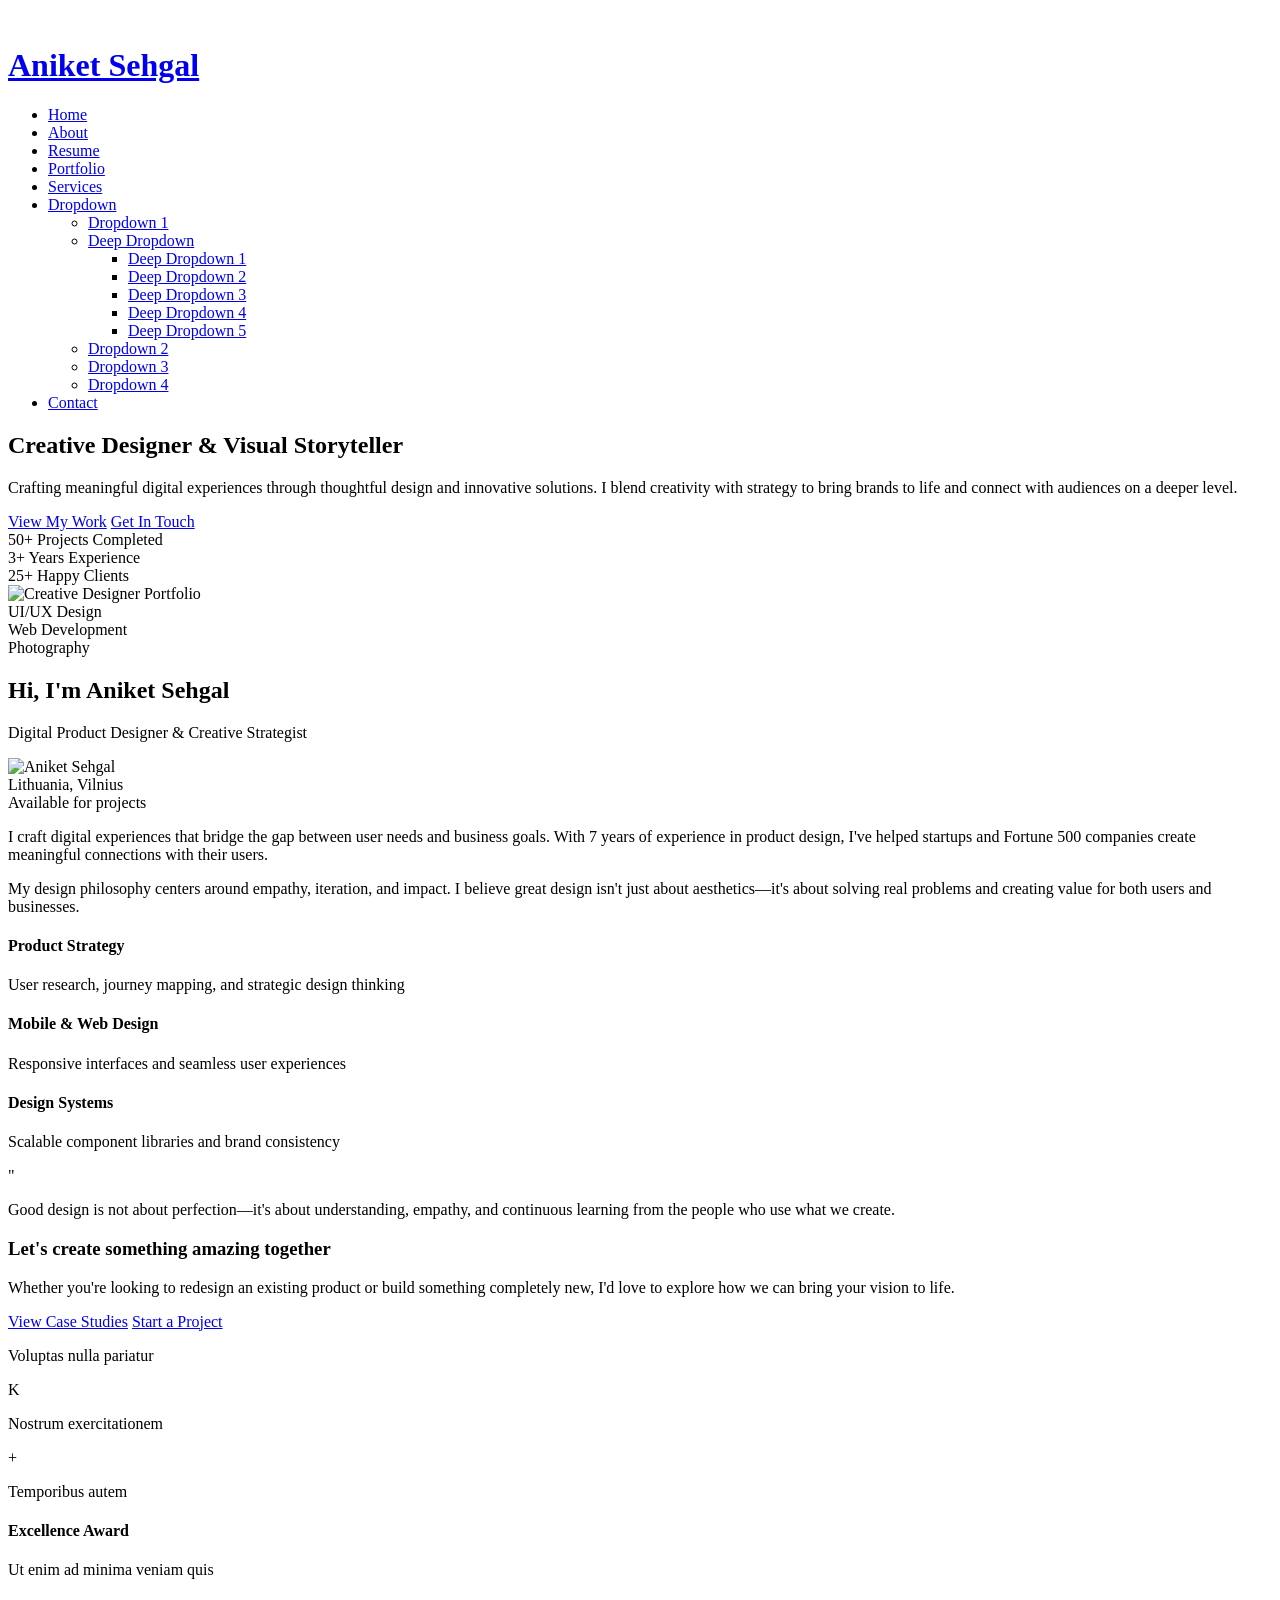
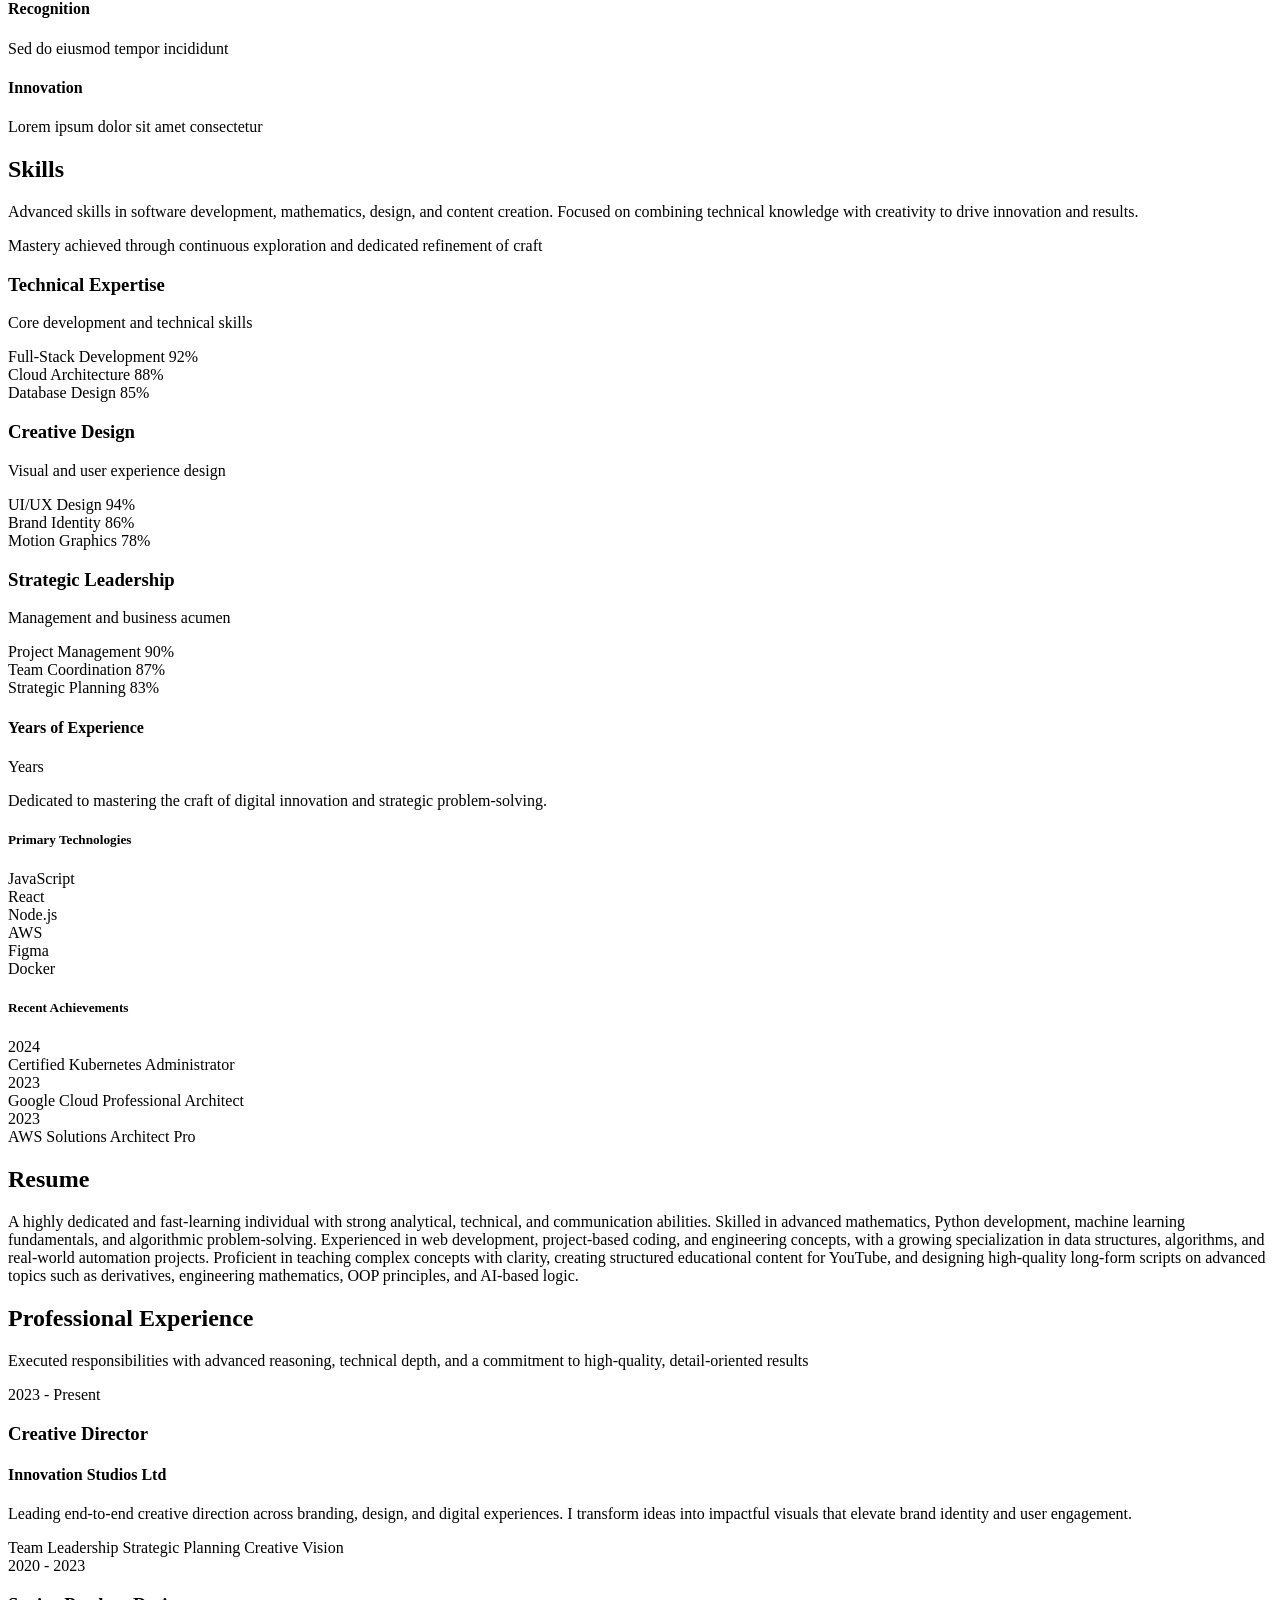
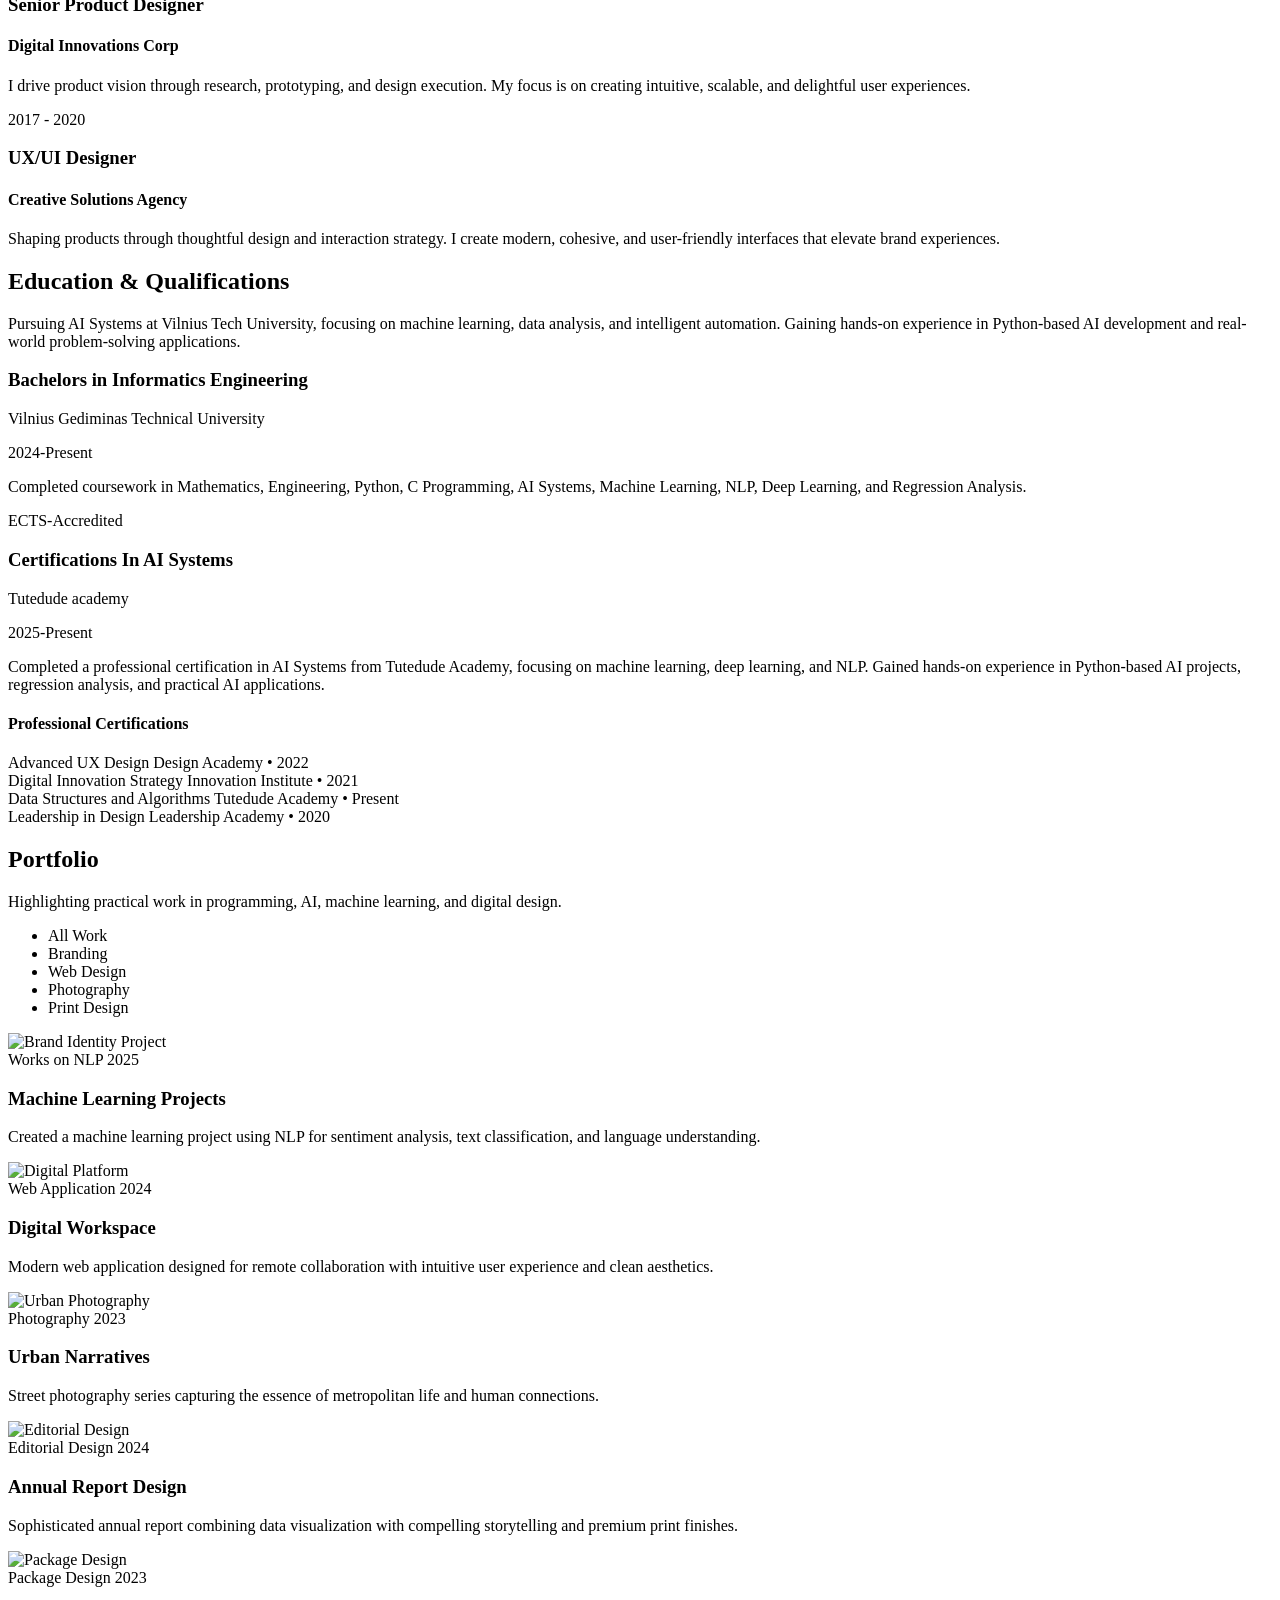
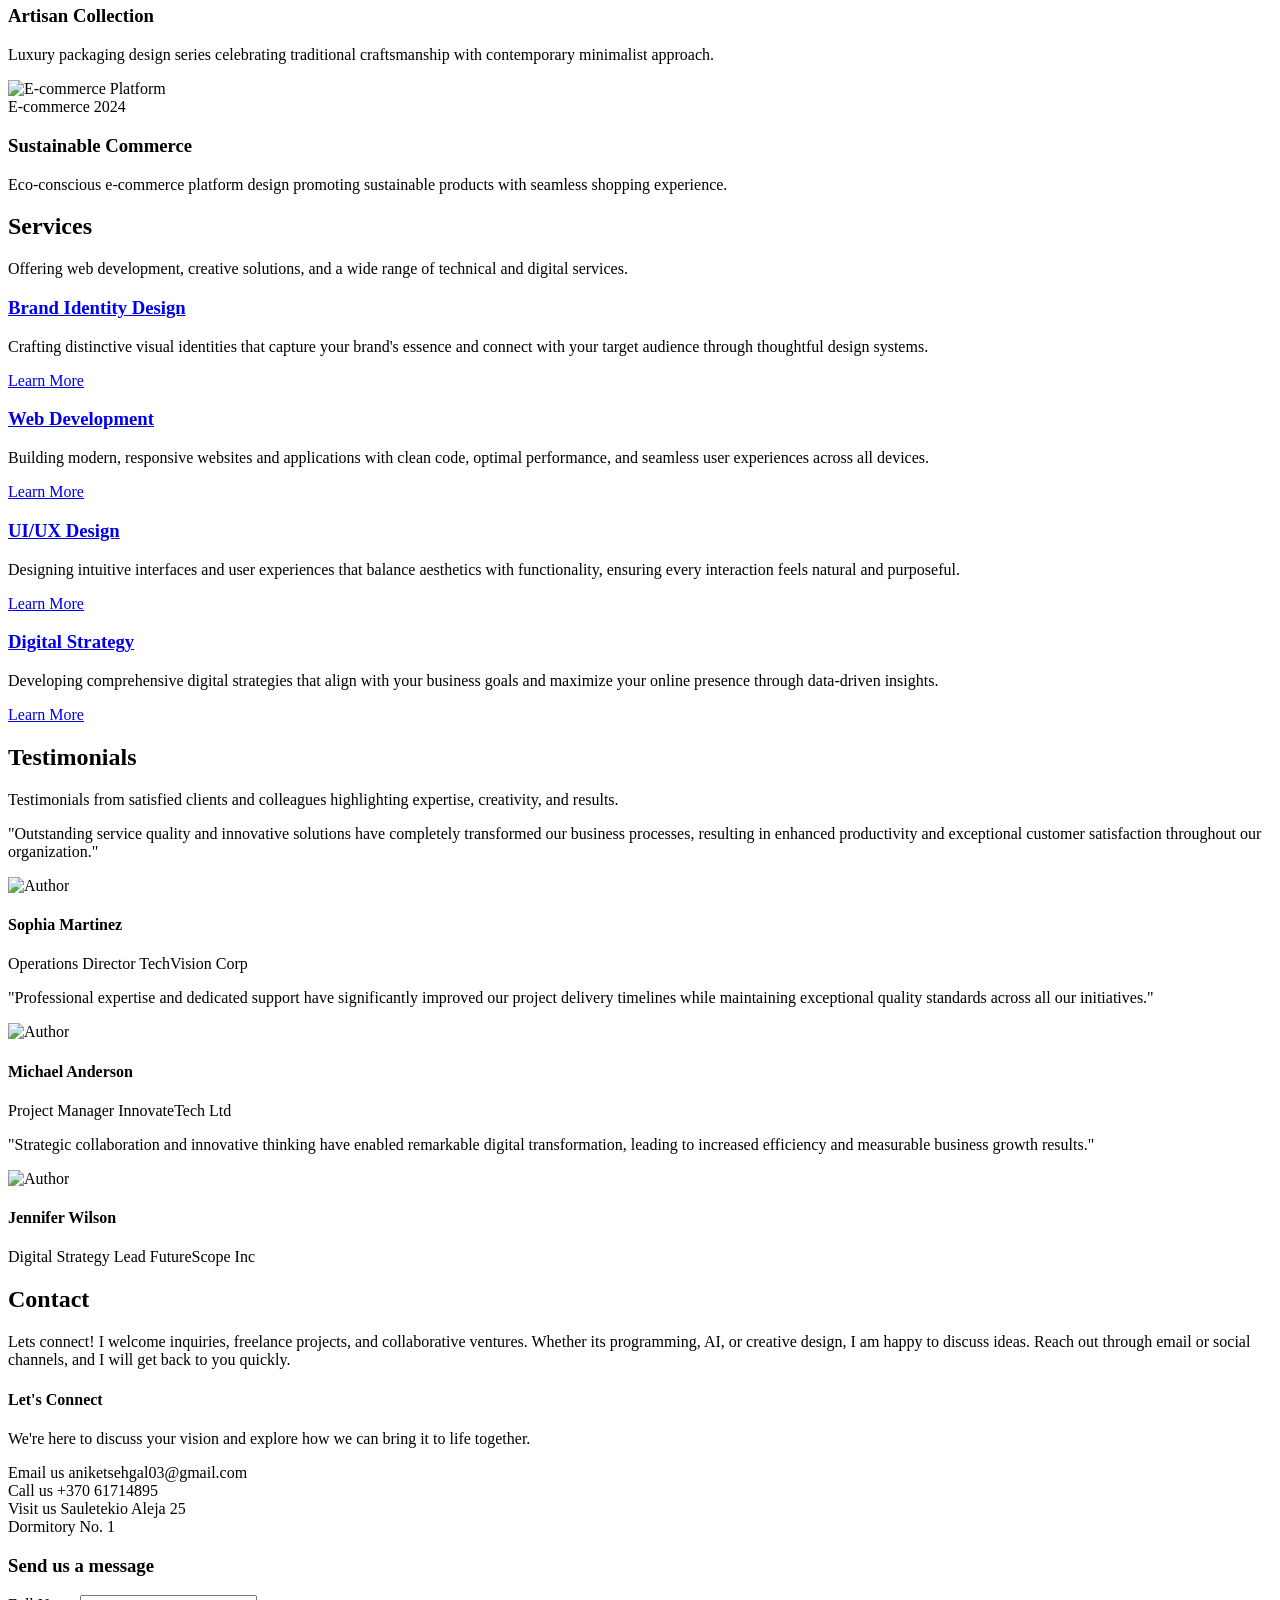
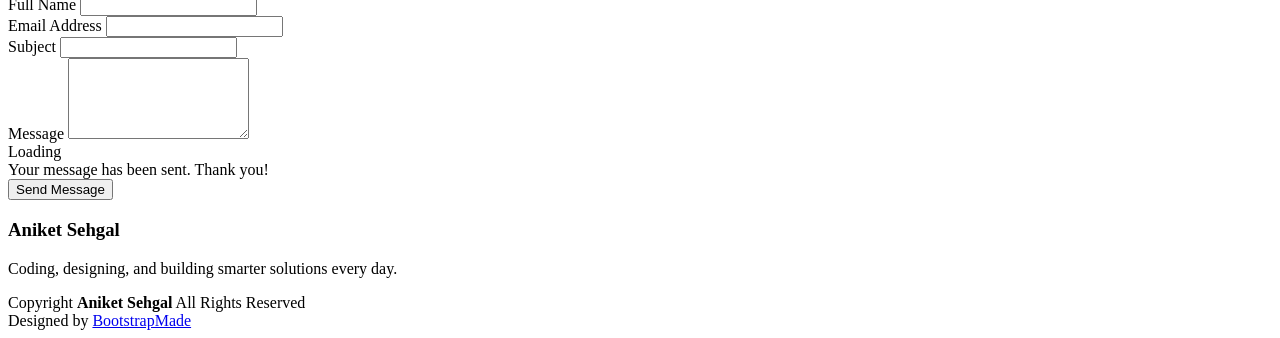
==== index.html @ 844bd373 "Add files via upload" ====
<!DOCTYPE html>
<html lang="en">

<head>
  <meta charset="utf-8">
  <meta content="width=device-width, initial-scale=1.0" name="viewport">
  <title>Index - MyPage Bootstrap Template</title>
  <meta name="description" content="">
  <meta name="keywords" content="">

  <!-- Favicons -->
  <link href="assets/img/favicon.png" rel="icon">
  <link href="assets/img/apple-touch-icon.png" rel="apple-touch-icon">

  <!-- Fonts -->
  <link href="https://fonts.googleapis.com" rel="preconnect">
  <link href="https://fonts.gstatic.com" rel="preconnect" crossorigin>
  <link href="https://fonts.googleapis.com/css2?family=Roboto:ital,wght@0,100;0,300;0,400;0,500;0,700;0,900;1,100;1,300;1,400;1,500;1,700;1,900&family=Raleway:ital,wght@0,100;0,200;0,300;0,400;0,500;0,600;0,700;0,800;0,900;1,100;1,200;1,300;1,400;1,500;1,600;1,700;1,800;1,900&family=Ubuntu:ital,wght@0,300;0,400;0,500;0,700;1,300;1,400;1,500;1,700&display=swap" rel="stylesheet">

  <!-- Vendor CSS Files -->
  <link href="assets/vendor/bootstrap/css/bootstrap.min.css" rel="stylesheet">
  <link href="assets/vendor/bootstrap-icons/bootstrap-icons.css" rel="stylesheet">
  <link href="assets/vendor/aos/aos.css" rel="stylesheet">
  <link href="assets/vendor/glightbox/css/glightbox.min.css" rel="stylesheet">
  <link href="assets/vendor/swiper/swiper-bundle.min.css" rel="stylesheet">

  <!-- Main CSS File -->
  <link href="assets/css/main.css" rel="stylesheet">

  <!-- =======================================================
  * Template Name: MyPage
  * Template URL: https://bootstrapmade.com/mypage-bootstrap-personal-template/
  * Updated: Sep 20 2025 with Bootstrap v5.3.8
  * Author: BootstrapMade.com
  * License: https://bootstrapmade.com/license/
  ======================================================== -->
</head>

<body class="index-page">

  <header id="header" class="header dark-background d-flex flex-column justify-content-between">
    <i class="header-toggle d-xl-none bi bi-list"></i>

    <div class="header-top">
      <div class="profile-img">
        <img src="assets\img\profile\aniket traditional.png" alt="" class="img-fluid">
      </div>

      <a href="index.html" class="logo d-flex align-items-center justify-content-center">
        <!-- Uncomment the line below if you also wish to use an image logo -->
        <!-- <img src="assets/img/logo.webp" alt=""> -->
        <h1 class="sitename">Aniket Sehgal</h1>
      </a>

    </div>

    <nav id="navmenu" class="navmenu">
      <ul>
        <li><a href="#hero" class="active"><i class="bi bi-house navicon"></i>Home</a></li>
        <li><a href="#about"><i class="bi bi-person navicon"></i> About</a></li>
        <li><a href="#resume"><i class="bi bi-file-earmark-text navicon"></i> Resume</a></li>
        <li><a href="#portfolio"><i class="bi bi-images navicon"></i> Portfolio</a></li>
        <li><a href="#services"><i class="bi bi-hdd-stack navicon"></i> Services</a></li>
        <li class="dropdown"><a href="#"><i class="bi bi-menu-button navicon"></i> <span>Dropdown</span> <i class="bi bi-chevron-down toggle-dropdown"></i></a>
          <ul>
            <li><a href="#">Dropdown 1</a></li>
            <li class="dropdown"><a href="#"><span>Deep Dropdown</span> <i class="bi bi-chevron-down toggle-dropdown"></i></a>
              <ul>
                <li><a href="#">Deep Dropdown 1</a></li>
                <li><a href="#">Deep Dropdown 2</a></li>
                <li><a href="#">Deep Dropdown 3</a></li>
                <li><a href="#">Deep Dropdown 4</a></li>
                <li><a href="#">Deep Dropdown 5</a></li>
              </ul>
            </li>
            <li><a href="#">Dropdown 2</a></li>
            <li><a href="#">Dropdown 3</a></li>
            <li><a href="#">Dropdown 4</a></li>
          </ul>
        </li>
        <li><a href="#contact"><i class="bi bi-envelope navicon"></i> Contact</a></li>
      </ul>
    </nav>

    <div class="social-links text-center">
      <a href="#" class="twitter"><i class="bi bi-twitter-x"></i></a>
      <a href="#" class="facebook"><i class="bi bi-facebook"></i></a>
      <a href="#" class="instagram"><i class="bi bi-instagram"></i></a>
      <a href="#" class="google-plus"><i class="bi bi-skype"></i></a>
      <a href="#" class="linkedin"><i class="bi bi-linkedin"></i></a>
    </div>
  </header>

  <main class="main">

    <!-- Hero Section -->
    <section id="hero" class="hero section">

      <div class="container" data-aos="fade-up" data-aos-delay="100">

        <div class="row align-items-center">
          <div class="col-lg-6 order-2 order-lg-1">
            <div class="hero-content">
              <h1 data-aos="fade-up" data-aos-delay="200">
                Creative Designer &amp;
                <span class="accent-text">Visual Storyteller</span>
              </h1>
              <p class="hero-description" data-aos="fade-up" data-aos-delay="300">
                Crafting meaningful digital experiences through thoughtful design and innovative solutions. I blend creativity with strategy to bring brands to life and connect with audiences on a deeper level.
              </p>
              <div class="hero-actions" data-aos="fade-up" data-aos-delay="400">
                <a href="#portfolio" class="btn-primary">View My Work</a>
                <a href="#contact" class="btn-secondary">Get In Touch</a>
              </div>
              <div class="hero-stats" data-aos="fade-up" data-aos-delay="500">
                <div class="stat-item">
                  <span class="stat-number">50+</span>
                  <span class="stat-label">Projects Completed</span>
                </div>
                <div class="stat-item">
                  <span class="stat-number">3+</span>
                  <span class="stat-label">Years Experience</span>
                </div>
                <div class="stat-item">
                  <span class="stat-number">25+</span>
                  <span class="stat-label">Happy Clients</span>
                </div>
              </div>
            </div>
          </div>

          <div class="col-lg-6 order-1 order-lg-2">
            <div class="hero-image" data-aos="fade-up" data-aos-delay="300">
              <div class="image-wrapper">
                <img src="assets\img\profile\aniket vilnius.jpg" alt="Creative Designer Portfolio" class="img-fluid main-image">
                <div class="floating-card card-1" data-aos="fade-up" data-aos-delay="600">
                  <i class="bi bi-palette"></i>
                  <span>UI/UX Design</span>
                </div>
                <div class="floating-card card-2" data-aos="fade-up" data-aos-delay="700">
                  <i class="bi bi-code-square"></i>
                  <span>Web Development</span>
                </div>
                <div class="floating-card card-3" data-aos="fade-up" data-aos-delay="800">
                  <i class="bi bi-camera"></i>
                  <span>Photography</span>
                </div>
              </div>
            </div>
          </div>
        </div>

      </div>

    </section><!-- /Hero Section -->

    <!-- About Section -->
    <section id="about" class="about section">

      <div class="container" data-aos="fade-up" data-aos-delay="100">

        <div class="row justify-content-center">
          <div class="col-lg-10">

            <div class="intro-header text-center" data-aos="fade-up" data-aos-delay="150">
              <h1>Hi, I'm Aniket Sehgal</h1>
              <p class="subtitle">Digital Product Designer &amp; Creative Strategist</p>
            </div>

            <div class="main-content-wrapper">
              <div class="row align-items-start">

                <div class="col-lg-4" data-aos="fade-right" data-aos-delay="200">
                  <div class="profile-section">
                    <div class="profile-image-container">
                      <img src="assets\img\profile\aniket linkedin.jpeg" class="img-fluid" alt="Aniket Sehgal">
                    </div>
                    <div class="profile-meta">
                      <div class="location">
                        <i class="bi bi-geo-alt"></i>
                        <span>Lithuania, Vilnius</span>
                      </div>
                      <div class="status">
                        <div class="status-indicator"></div>
                        <span>Available for projects</span>
                      </div>
                    </div>
                  </div>
                </div>

                <div class="col-lg-8" data-aos="fade-left" data-aos-delay="250">
                  <div class="content-area">

                    <div class="story-block">
                      <p class="lead-text">I craft digital experiences that bridge the gap between user needs and business goals. With 7 years of experience in product design, I've helped startups and Fortune 500 companies create meaningful connections with their users.</p>

                      <p>My design philosophy centers around empathy, iteration, and impact. I believe great design isn't just about aesthetics—it's about solving real problems and creating value for both users and businesses.</p>
                    </div>

                    <div class="expertise-grid">
                      <div class="expertise-item" data-aos="zoom-in" data-aos-delay="300">
                        <div class="expertise-icon">
                          <i class="bi bi-lightbulb"></i>
                        </div>
                        <div class="expertise-content">
                          <h4>Product Strategy</h4>
                          <p>User research, journey mapping, and strategic design thinking</p>
                        </div>
                      </div>

                      <div class="expertise-item" data-aos="zoom-in" data-aos-delay="350">
                        <div class="expertise-icon">
                          <i class="bi bi-phone"></i>
                        </div>
                        <div class="expertise-content">
                          <h4>Mobile &amp; Web Design</h4>
                          <p>Responsive interfaces and seamless user experiences</p>
                        </div>
                      </div>

                      <div class="expertise-item" data-aos="zoom-in" data-aos-delay="400">
                        <div class="expertise-icon">
                          <i class="bi bi-graph-up"></i>
                        </div>
                        <div class="expertise-content">
                          <h4>Design Systems</h4>
                          <p>Scalable component libraries and brand consistency</p>
                        </div>
                      </div>
                    </div>

                    <div class="philosophy-quote" data-aos="fade-up" data-aos-delay="450">
                      <div class="quote-mark">"</div>
                      <p>Good design is not about perfection—it's about understanding, empathy, and continuous learning from the people who use what we create.</p>
                    </div>

                  </div>
                </div>

              </div>
            </div>

            <div class="bottom-section" data-aos="fade-up" data-aos-delay="500">
              <div class="row align-items-center">
                <div class="col-lg-6">
                  <div class="collaboration-text">
                    <h3>Let's create something amazing together</h3>
                    <p>Whether you're looking to redesign an existing product or build something completely new, I'd love to explore how we can bring your vision to life.</p>
                  </div>
                </div>
                <div class="col-lg-6">
                  <div class="action-buttons">
                    <a href="#portfolio" class="btn-custom primary">View Case Studies</a>
                    <a href="#contact" class="btn-custom secondary">Start a Project</a>
                  </div>
                </div>
              </div>
            </div>

          </div>
        </div>

      </div>

    </section><!-- /About Section -->

    <!-- Stats Section -->
    <section id="stats" class="stats section light-background">

      <div class="container" data-aos="fade-up" data-aos-delay="100">

        <div class="row justify-content-center">
          <div class="col-lg-10">

            <div class="stats-grid">
              <div class="stat-item" data-aos="fade-up" data-aos-delay="200">
                <div class="stat-number">
                  <span data-purecounter-start="0" data-purecounter-end="127" data-purecounter-duration="1" class="purecounter"></span>
                </div>
                <p class="stat-label">Voluptas nulla pariatur</p>
              </div>

              <div class="stat-item" data-aos="fade-up" data-aos-delay="300">
                <div class="stat-number">
                  <span data-purecounter-start="0" data-purecounter-end="89" data-purecounter-duration="1" class="purecounter"></span>K
                </div>
                <p class="stat-label">Nostrum exercitationem</p>
              </div>

              <div class="stat-item" data-aos="fade-up" data-aos-delay="400">
                <div class="stat-number">
                  <span data-purecounter-start="0" data-purecounter-end="234" data-purecounter-duration="1" class="purecounter"></span>+
                </div>
                <p class="stat-label">Temporibus autem</p>
              </div>
            </div>

            <div class="achievements-row" data-aos="fade-up" data-aos-delay="500">
              <div class="achievement">
                <div class="achievement-icon">
                  <i class="bi bi-trophy"></i>
                </div>
                <div class="achievement-content">
                  <h4>Excellence Award</h4>
                  <p>Ut enim ad minima veniam quis</p>
                </div>
              </div>

              <div class="achievement">
                <div class="achievement-icon">
                  <i class="bi bi-star"></i>
                </div>
                <div class="achievement-content">
                  <h4>Recognition</h4>
                  <p>Sed do eiusmod tempor incididunt</p>
                </div>
              </div>

              <div class="achievement">
                <div class="achievement-icon">
                  <i class="bi bi-gem"></i>
                </div>
                <div class="achievement-content">
                  <h4>Innovation</h4>
                  <p>Lorem ipsum dolor sit amet consectetur</p>
                </div>
              </div>
            </div>

          </div>
        </div>

      </div>

    </section><!-- /Stats Section -->

    <!-- Skills Section -->
    <section id="skills" class="skills section">

      <!-- Section Title -->
      <div class="container section-title" data-aos="fade-up">
        <h2>Skills</h2>
        <p>Advanced skills in software development, mathematics, design, and content creation.
Focused on combining technical knowledge with creativity to drive innovation and results.</p>
      </div><!-- End Section Title -->

      <div class="container" data-aos="fade-up" data-aos-delay="100">

        <div class="row justify-content-center">
          <div class="col-lg-10">
            <div class="intro-content text-center mb-5" data-aos="fade-up" data-aos-delay="150">
              <p class="lead-text">Mastery achieved through continuous exploration and dedicated refinement of craft</p>
            </div>
          </div>
        </div>

        <div class="row">
          <div class="col-lg-8">
            <div class="skills-container">

              <div class="skill-category skills-animation" data-aos="fade-up" data-aos-delay="200">
                <div class="category-header">
                  <h3 class="category-title">Technical Expertise</h3>
                  <p class="category-subtitle">Core development and technical skills</p>
                </div>
                <div class="skills-list">
                  <div class="skill-row">
                    <div class="skill-info">
                      <span class="skill-name">Full-Stack Development</span>
                      <span class="skill-percentage">92%</span>
                    </div>
                    <div class="progress">
                      <div class="progress-bar" role="progressbar" aria-valuenow="92" aria-valuemin="0" aria-valuemax="100"></div>
                    </div>
                  </div>
                  <div class="skill-row">
                    <div class="skill-info">
                      <span class="skill-name">Cloud Architecture</span>
                      <span class="skill-percentage">88%</span>
                    </div>
                    <div class="progress">
                      <div class="progress-bar" role="progressbar" aria-valuenow="88" aria-valuemin="0" aria-valuemax="100"></div>
                    </div>
                  </div>
                  <div class="skill-row">
                    <div class="skill-info">
                      <span class="skill-name">Database Design</span>
                      <span class="skill-percentage">85%</span>
                    </div>
                    <div class="progress">
                      <div class="progress-bar" role="progressbar" aria-valuenow="85" aria-valuemin="0" aria-valuemax="100"></div>
                    </div>
                  </div>
                </div>
              </div>

              <div class="skill-category skills-animation" data-aos="fade-up" data-aos-delay="250">
                <div class="category-header">
                  <h3 class="category-title">Creative Design</h3>
                  <p class="category-subtitle">Visual and user experience design</p>
                </div>
                <div class="skills-list">
                  <div class="skill-row">
                    <div class="skill-info">
                      <span class="skill-name">UI/UX Design</span>
                      <span class="skill-percentage">94%</span>
                    </div>
                    <div class="progress">
                      <div class="progress-bar" role="progressbar" aria-valuenow="94" aria-valuemin="0" aria-valuemax="100"></div>
                    </div>
                  </div>
                  <div class="skill-row">
                    <div class="skill-info">
                      <span class="skill-name">Brand Identity</span>
                      <span class="skill-percentage">86%</span>
                    </div>
                    <div class="progress">
                      <div class="progress-bar" role="progressbar" aria-valuenow="86" aria-valuemin="0" aria-valuemax="100"></div>
                    </div>
                  </div>
                  <div class="skill-row">
                    <div class="skill-info">
                      <span class="skill-name">Motion Graphics</span>
                      <span class="skill-percentage">78%</span>
                    </div>
                    <div class="progress">
                      <div class="progress-bar" role="progressbar" aria-valuenow="78" aria-valuemin="0" aria-valuemax="100"></div>
                    </div>
                  </div>
                </div>
              </div>

              <div class="skill-category skills-animation" data-aos="fade-up" data-aos-delay="300">
                <div class="category-header">
                  <h3 class="category-title">Strategic Leadership</h3>
                  <p class="category-subtitle">Management and business acumen</p>
                </div>
                <div class="skills-list">
                  <div class="skill-row">
                    <div class="skill-info">
                      <span class="skill-name">Project Management</span>
                      <span class="skill-percentage">90%</span>
                    </div>
                    <div class="progress">
                      <div class="progress-bar" role="progressbar" aria-valuenow="90" aria-valuemin="0" aria-valuemax="100"></div>
                    </div>
                  </div>
                  <div class="skill-row">
                    <div class="skill-info">
                      <span class="skill-name">Team Coordination</span>
                      <span class="skill-percentage">87%</span>
                    </div>
                    <div class="progress">
                      <div class="progress-bar" role="progressbar" aria-valuenow="87" aria-valuemin="0" aria-valuemax="100"></div>
                    </div>
                  </div>
                  <div class="skill-row">
                    <div class="skill-info">
                      <span class="skill-name">Strategic Planning</span>
                      <span class="skill-percentage">83%</span>
                    </div>
                    <div class="progress">
                      <div class="progress-bar" role="progressbar" aria-valuenow="83" aria-valuemin="0" aria-valuemax="100"></div>
                    </div>
                  </div>
                </div>
              </div>

            </div>
          </div>

          <div class="col-lg-4">
            <div class="skills-sidebar">

              <div class="expertise-highlight" data-aos="fade-up" data-aos-delay="350">
                <div class="highlight-icon">
                  <i class="bi bi-trophy"></i>
                </div>
                <h4 class="highlight-title">Years of Experience</h4>
                <div class="experience-number">
                  <span data-purecounter-start="0" data-purecounter-end="8" data-purecounter-duration="1" class="purecounter"></span>
                  <span class="experience-label">Years</span>
                </div>
                <p class="highlight-description">Dedicated to mastering the craft of digital innovation and strategic problem-solving.</p>
              </div>

              <div class="technologies-section" data-aos="fade-up" data-aos-delay="400">
                <h5 class="tech-title">Primary Technologies</h5>
                <div class="tech-stack">
                  <div class="tech-item">
                    <i class="bi bi-filetype-js"></i>
                    <span>JavaScript</span>
                  </div>
                  <div class="tech-item">
                    <i class="bi bi-code-square"></i>
                    <span>React</span>
                  </div>
                  <div class="tech-item">
                    <i class="bi bi-server"></i>
                    <span>Node.js</span>
                  </div>
                  <div class="tech-item">
                    <i class="bi bi-cloud"></i>
                    <span>AWS</span>
                  </div>
                  <div class="tech-item">
                    <i class="bi bi-palette"></i>
                    <span>Figma</span>
                  </div>
                  <div class="tech-item">
                    <i class="bi bi-diagram-3"></i>
                    <span>Docker</span>
                  </div>
                </div>
              </div>

              <div class="achievements-section" data-aos="fade-up" data-aos-delay="450">
                <h5 class="achievements-title">Recent Achievements</h5>
                <div class="achievement-list">
                  <div class="achievement-item">
                    <div class="achievement-date">2024</div>
                    <div class="achievement-text">Certified Kubernetes Administrator</div>
                  </div>
                  <div class="achievement-item">
                    <div class="achievement-date">2023</div>
                    <div class="achievement-text">Google Cloud Professional Architect</div>
                  </div>
                  <div class="achievement-item">
                    <div class="achievement-date">2023</div>
                    <div class="achievement-text">AWS Solutions Architect Pro</div>
                  </div>
                </div>
              </div>

            </div>
          </div>
        </div>

      </div>

    </section><!-- /Skills Section -->

    <!-- Resume Section -->
    <section id="resume" class="resume section">

      <!-- Section Title -->
      <div class="container section-title" data-aos="fade-up">
        <h2>Resume</h2>
        <p>A highly dedicated and fast-learning individual with strong analytical, technical, and communication abilities. Skilled in advanced mathematics, Python development, machine learning fundamentals, and algorithmic problem-solving. Experienced in web development, project-based coding, and engineering concepts, with a growing specialization in data structures, algorithms, and real-world automation projects.
          Proficient in teaching complex concepts with clarity, creating structured educational content for YouTube, and designing high-quality long-form scripts on advanced topics such as derivatives, engineering mathematics, OOP principles, and AI-based logic.</p>
      </div><!-- End Section Title -->

      <div class="container" data-aos="fade-up" data-aos-delay="100">

        <div class="row align-items-start">
          <div class="col-lg-5" data-aos="fade-right" data-aos-delay="200">
            <div class="professional-journey">
              <div class="section-intro">
                <div class="icon-wrapper">
                  <i class="bi bi-briefcase-fill"></i>
                </div>
                <h2>Professional Experience</h2>
                <p>Executed responsibilities with advanced reasoning, technical depth, and a commitment to high-quality, detail-oriented results</p>
              </div>

              <div class="experience-timeline">
                <div class="timeline-item" data-aos="fade-up" data-aos-delay="300">
                  <div class="timeline-dot"></div>
                  <div class="timeline-content">
                    <div class="position-meta">
                      <span class="timeline-year">2023 - Present</span>
                    </div>
                    <h3>Creative Director</h3>
                    <h4>Innovation Studios Ltd</h4>
                    <p>Leading end-to-end creative direction across branding, design, and digital experiences.
                      I transform ideas into impactful visuals that elevate brand identity and user engagement.</p>
                    <div class="key-achievements">
                      <span class="achievement-tag">Team Leadership</span>
                      <span class="achievement-tag">Strategic Planning</span>
                      <span class="achievement-tag">Creative Vision</span>
                    </div>
                  </div>
                </div>

                <div class="timeline-item" data-aos="fade-up" data-aos-delay="350">
                  <div class="timeline-dot"></div>
                  <div class="timeline-content">
                    <div class="position-meta">
                      <span class="timeline-year">2020 - 2023</span>
                    </div>
                    <h3>Senior Product Designer</h3>
                    <h4>Digital Innovations Corp</h4>
                    <p>I drive product vision through research, prototyping, and design execution.
                      My focus is on creating intuitive, scalable, and delightful user experiences.</p>
                  </div>
                </div>

                <div class="timeline-item" data-aos="fade-up" data-aos-delay="400">
                  <div class="timeline-dot"></div>
                  <div class="timeline-content">
                    <div class="position-meta">
                      <span class="timeline-year">2017 - 2020</span>
                    </div>
                    <h3>UX/UI Designer</h3>
                    <h4>Creative Solutions Agency</h4>
                    <p>Shaping products through thoughtful design and interaction strategy.
                      I create modern, cohesive, and user-friendly interfaces that elevate brand experiences.</p>
                  </div>
                </div>
              </div>
            </div>
          </div>

          <div class="col-lg-7" data-aos="fade-left" data-aos-delay="200">
            <div class="education-skills">
              <div class="section-intro">
                <div class="icon-wrapper">
                  <i class="bi bi-mortarboard-fill"></i>
                </div>
                <h2>Education &amp; Qualifications</h2>
                <p>Pursuing AI Systems at Vilnius Tech University, focusing on machine learning, data analysis, and intelligent automation.
Gaining hands-on experience in Python-based AI development and real-world problem-solving applications.</p>
              </div>

              <div class="education-grid">
                <div class="education-card primary" data-aos="zoom-in" data-aos-delay="300">
                  <div class="education-header">
                    <div class="degree-icon">
                      <i class="bi bi-award"></i>
                    </div>
                    <div class="degree-info">
                      <h3>Bachelors in Informatics Engineering</h3>
                      <p class="institution">Vilnius Gediminas Technical University</p>
                      <span class="graduation-year">2024-Present</span>
                    </div>
                  </div>
                  <div class="education-details">
                    <p>Completed coursework in Mathematics, Engineering, Python, C Programming, AI Systems, Machine Learning, NLP, Deep Learning, and Regression Analysis.</p>
                    <div class="honors">
                      <span class="honor-badge">ECTS-Accredited</span>
                    </div>
                  </div>
                </div>

                <div class="education-card" data-aos="zoom-in" data-aos-delay="350">
                  <div class="education-header">
                    <div class="degree-icon">
                      <i class="bi bi-laptop"></i>
                    </div>
                    <div class="degree-info">
                      <h3>Certifications In AI Systems</h3>
                      <p class="institution">Tutedude academy</p>
                      <span class="graduation-year">2025-Present</span>
                    </div>
                  </div>
                  <div class="education-details">
                    <p>Completed a professional certification in AI Systems from Tutedude Academy, focusing on machine learning, deep learning, and NLP.
Gained hands-on experience in Python-based AI projects, regression analysis, and practical AI applications.</p>
                  </div>
                </div>

                <div class="certification-section" data-aos="fade-up" data-aos-delay="400">
                  <h4>Professional Certifications</h4>
                  <div class="certifications">
                    <div class="cert-item">
                      <i class="bi bi-patch-check"></i>
                      <div class="cert-details">
                        <span class="cert-name">Advanced UX Design</span>
                        <span class="cert-provider">Design Academy • 2022</span>
                      </div>
                    </div>
                    <div class="cert-item">
                      <i class="bi bi-patch-check"></i>
                      <div class="cert-details">
                        <span class="cert-name">Digital Innovation Strategy</span>
                        <span class="cert-provider">Innovation Institute • 2021</span>
                      </div>
                    </div>
                    <div class="cert-item">
                      <i class="bi bi-patch-check"></i>
                      <div class="cert-details">
                        <span class="cert-name">Data Structures and Algorithms</span>
                        <span class="cert-provider">Tutedude Academy • Present</span>
                      </div>
                    </div>
                    <div class="cert-item">
                      <i class="bi bi-patch-check"></i>
                      <div class="cert-details">
                        <span class="cert-name">Leadership in Design</span>
                        <span class="cert-provider">Leadership Academy • 2020</span>
                      </div>
                    </div>
                  </div>
                </div>
              </div>
            </div>
          </div>
        </div>

      </div>

    </section><!-- /Resume Section -->

    <!-- Portfolio Section -->
    <section id="portfolio" class="portfolio section">

      <!-- Section Title -->
      <div class="container section-title" data-aos="fade-up">
        <h2>Portfolio</h2>
        <p>Highlighting practical work in programming, AI, machine learning, and digital design.</p>
      </div><!-- End Section Title -->

      <div class="container" data-aos="fade-up" data-aos-delay="100">

        <div class="isotope-layout" data-default-filter="*" data-layout="masonry" data-sort="original-order">

          <div class="filters-wrapper" data-aos="fade-up" data-aos-delay="200">
            <ul class="portfolio-filters isotope-filters">
              <li data-filter="*" class="filter-active">All Work</li>
              <li data-filter=".filter-branding">Branding</li>
              <li data-filter=".filter-web">Web Design</li>
              <li data-filter=".filter-photography">Photography</li>
              <li data-filter=".filter-print">Print Design</li>
            </ul>
          </div>

          <div class="row gy-5 portfolio-container isotope-container" data-aos="fade-up" data-aos-delay="300">

            <div class="col-lg-6 portfolio-item isotope-item filter-branding">
              <div class="portfolio-card">
                <div class="portfolio-image">
                  <img src="assets\img\portfolio\ai nlp image ml.jpeg" class="img-fluid" alt="Brand Identity Project" loading="lazy">
                  <div class="portfolio-overlay">
                    <div class="portfolio-actions">
                      <a href="assets\img\portfolio\ai nlp image ml.jpeg" class="glightbox action-btn preview-btn" title="Elemental Branding"><i class="bi bi-eye"></i></a>
                      <a href="portfolio-details.html" class="action-btn details-btn" title="View Project"><i class="bi bi-arrow-up-right"></i></a>
                    </div>
                  </div>
                </div>
                <div class="portfolio-content">
                  <div class="portfolio-meta">
                    <span class="portfolio-category">Works on NLP</span>
                    <span class="portfolio-year">2025</span>
                  </div>
                  <h3 class="portfolio-title">Machine Learning Projects</h3>
                  <p class="portfolio-description">Created a machine learning project using NLP for sentiment analysis, text classification, and language understanding.</p>
                </div>
              </div>
            </div><!-- End Portfolio Item -->

            <div class="col-lg-6 portfolio-item isotope-item filter-web">
              <div class="portfolio-card">
                <div class="portfolio-image">
                  <img src="assets/img/portfolio/portfolio-7.webp" class="img-fluid" alt="Digital Platform" loading="lazy">
                  <div class="portfolio-overlay">
                    <div class="portfolio-actions">
                      <a href="assets/img/portfolio/portfolio-7.webp" class="glightbox action-btn preview-btn" title="Digital Workspace"><i class="bi bi-eye"></i></a>
                      <a href="portfolio-details.html" class="action-btn details-btn" title="View Project"><i class="bi bi-arrow-up-right"></i></a>
                    </div>
                  </div>
                </div>
                <div class="portfolio-content">
                  <div class="portfolio-meta">
                    <span class="portfolio-category">Web Application</span>
                    <span class="portfolio-year">2024</span>
                  </div>
                  <h3 class="portfolio-title">Digital Workspace</h3>
                  <p class="portfolio-description">Modern web application designed for remote collaboration with intuitive user experience and clean aesthetics.</p>
                </div>
              </div>
            </div><!-- End Portfolio Item -->

            <div class="col-lg-6 portfolio-item isotope-item filter-photography">
              <div class="portfolio-card">
                <div class="portfolio-image">
                  <img src="assets/img/portfolio/portfolio-portrait-3.webp" class="img-fluid" alt="Urban Photography" loading="lazy">
                  <div class="portfolio-overlay">
                    <div class="portfolio-actions">
                      <a href="assets/img/portfolio/portfolio-portrait-3.webp" class="glightbox action-btn preview-btn" title="Urban Narratives"><i class="bi bi-eye"></i></a>
                      <a href="portfolio-details.html" class="action-btn details-btn" title="View Project"><i class="bi bi-arrow-up-right"></i></a>
                    </div>
                  </div>
                </div>
                <div class="portfolio-content">
                  <div class="portfolio-meta">
                    <span class="portfolio-category">Photography</span>
                    <span class="portfolio-year">2023</span>
                  </div>
                  <h3 class="portfolio-title">Urban Narratives</h3>
                  <p class="portfolio-description">Street photography series capturing the essence of metropolitan life and human connections.</p>
                </div>
              </div>
            </div><!-- End Portfolio Item -->

            <div class="col-lg-6 portfolio-item isotope-item filter-print">
              <div class="portfolio-card">
                <div class="portfolio-image">
                  <img src="assets/img/portfolio/portfolio-9.webp" class="img-fluid" alt="Editorial Design" loading="lazy">
                  <div class="portfolio-overlay">
                    <div class="portfolio-actions">
                      <a href="assets/img/portfolio/portfolio-9.webp" class="glightbox action-btn preview-btn" title="Annual Report Design"><i class="bi bi-eye"></i></a>
                      <a href="portfolio-details.html" class="action-btn details-btn" title="View Project"><i class="bi bi-arrow-up-right"></i></a>
                    </div>
                  </div>
                </div>
                <div class="portfolio-content">
                  <div class="portfolio-meta">
                    <span class="portfolio-category">Editorial Design</span>
                    <span class="portfolio-year">2024</span>
                  </div>
                  <h3 class="portfolio-title">Annual Report Design</h3>
                  <p class="portfolio-description">Sophisticated annual report combining data visualization with compelling storytelling and premium print finishes.</p>
                </div>
              </div>
            </div><!-- End Portfolio Item -->

            <div class="col-lg-6 portfolio-item isotope-item filter-branding">
              <div class="portfolio-card">
                <div class="portfolio-image">
                  <img src="assets/img/portfolio/portfolio-11.webp" class="img-fluid" alt="Package Design" loading="lazy">
                  <div class="portfolio-overlay">
                    <div class="portfolio-actions">
                      <a href="assets/img/portfolio/portfolio-11.webp" class="glightbox action-btn preview-btn" title="Artisan Collection"><i class="bi bi-eye"></i></a>
                      <a href="portfolio-details.html" class="action-btn details-btn" title="View Project"><i class="bi bi-arrow-up-right"></i></a>
                    </div>
                  </div>
                </div>
                <div class="portfolio-content">
                  <div class="portfolio-meta">
                    <span class="portfolio-category">Package Design</span>
                    <span class="portfolio-year">2023</span>
                  </div>
                  <h3 class="portfolio-title">Artisan Collection</h3>
                  <p class="portfolio-description">Luxury packaging design series celebrating traditional craftsmanship with contemporary minimalist approach.</p>
                </div>
              </div>
            </div><!-- End Portfolio Item -->

            <div class="col-lg-6 portfolio-item isotope-item filter-web">
              <div class="portfolio-card">
                <div class="portfolio-image">
                  <img src="assets/img/portfolio/portfolio-12.webp" class="img-fluid" alt="E-commerce Platform" loading="lazy">
                  <div class="portfolio-overlay">
                    <div class="portfolio-actions">
                      <a href="assets/img/portfolio/portfolio-12.webp" class="glightbox action-btn preview-btn" title="Sustainable Commerce"><i class="bi bi-eye"></i></a>
                      <a href="portfolio-details.html" class="action-btn details-btn" title="View Project"><i class="bi bi-arrow-up-right"></i></a>
                    </div>
                  </div>
                </div>
                <div class="portfolio-content">
                  <div class="portfolio-meta">
                    <span class="portfolio-category">E-commerce</span>
                    <span class="portfolio-year">2024</span>
                  </div>
                  <h3 class="portfolio-title">Sustainable Commerce</h3>
                  <p class="portfolio-description">Eco-conscious e-commerce platform design promoting sustainable products with seamless shopping experience.</p>
                </div>
              </div>
            </div><!-- End Portfolio Item -->

          </div><!-- End Portfolio Container -->

        </div>

      </div>

    </section><!-- /Portfolio Section -->

    <!-- Services Section -->
    <section id="services" class="services section">

      <!-- Section Title -->
      <div class="container section-title" data-aos="fade-up">
        <h2>Services</h2>
        <p>Offering web development, creative solutions, and a wide range of technical and digital services.</p>
      </div><!-- End Section Title -->

      <div class="container" data-aos="fade-up" data-aos-delay="100">

        <div class="row g-5">

          <div class="col-lg-6" data-aos="fade-right" data-aos-delay="200">
            <div class="service-item">
              <div class="service-icon">
                <i class="bi bi-palette"></i>
              </div>
              <div class="service-content">
                <h3><a href="service-details.html">Brand Identity Design</a></h3>
                <p>Crafting distinctive visual identities that capture your brand's essence and connect with your target audience through thoughtful design systems.</p>
                <a href="service-details.html" class="read-more">
                  <span>Learn More</span>
                  <i class="bi bi-arrow-right"></i>
                </a>
              </div>
            </div>
          </div>

          <div class="col-lg-6" data-aos="fade-left" data-aos-delay="250">
            <div class="service-item">
              <div class="service-icon">
                <i class="bi bi-code-slash"></i>
              </div>
              <div class="service-content">
                <h3><a href="service-details.html">Web Development</a></h3>
                <p>Building modern, responsive websites and applications with clean code, optimal performance, and seamless user experiences across all devices.</p>
                <a href="service-details.html" class="read-more">
                  <span>Learn More</span>
                  <i class="bi bi-arrow-right"></i>
                </a>
              </div>
            </div>
          </div>

          <div class="col-lg-6" data-aos="fade-right" data-aos-delay="300">
            <div class="service-item">
              <div class="service-icon">
                <i class="bi bi-phone"></i>
              </div>
              <div class="service-content">
                <h3><a href="service-details.html">UI/UX Design</a></h3>
                <p>Designing intuitive interfaces and user experiences that balance aesthetics with functionality, ensuring every interaction feels natural and purposeful.</p>
                <a href="service-details.html" class="read-more">
                  <span>Learn More</span>
                  <i class="bi bi-arrow-right"></i>
                </a>
              </div>
            </div>
          </div>

          <div class="col-lg-6" data-aos="fade-left" data-aos-delay="350">
            <div class="service-item">
              <div class="service-icon">
                <i class="bi bi-megaphone"></i>
              </div>
              <div class="service-content">
                <h3><a href="service-details.html">Digital Strategy</a></h3>
                <p>Developing comprehensive digital strategies that align with your business goals and maximize your online presence through data-driven insights.</p>
                <a href="service-details.html" class="read-more">
                  <span>Learn More</span>
                  <i class="bi bi-arrow-right"></i>
                </a>
              </div>
            </div>
          </div>

        </div>

      </div>

    </section><!-- /Services Section -->

    <!-- Testimonials Section -->
    <section id="testimonials" class="testimonials section light-background">

      <!-- Section Title -->
      <div class="container section-title" data-aos="fade-up">
        <h2>Testimonials</h2>
        <p>Testimonials from satisfied clients and colleagues highlighting expertise, creativity, and results.</p>
      </div><!-- End Section Title -->

      <div class="container" data-aos="fade-up" data-aos-delay="100">

        <div class="testimonials-slider swiper init-swiper">
          <script type="application/json" class="swiper-config">
            {
              "loop": true,
              "speed": 600,
              "autoplay": {
                "delay": 5000
              },
              "slidesPerView": 1,
              "spaceBetween": 30,
              "pagination": {
                "el": ".swiper-pagination",
                "type": "bullets",
                "clickable": true
              },
              "navigation": {
                "nextEl": ".swiper-button-next",
                "prevEl": ".swiper-button-prev"
              }
            }
          </script>
          <div class="swiper-wrapper">

            <div class="swiper-slide">
              <div class="testimonial-slide" data-aos="fade-up" data-aos-delay="200">
                <div class="testimonial-header">
                  <div class="stars-rating">
                    <i class="bi bi-star-fill"></i>
                    <i class="bi bi-star-fill"></i>
                    <i class="bi bi-star-fill"></i>
                    <i class="bi bi-star-fill"></i>
                    <i class="bi bi-star-fill"></i>
                  </div>
                  <div class="quote-icon">
                    <i class="bi bi-quote"></i>
                  </div>
                </div>
                <div class="testimonial-body">
                  <p>"Outstanding service quality and innovative solutions have completely transformed our business processes, resulting in enhanced productivity and exceptional customer satisfaction throughout our organization."</p>
                </div>
                <div class="testimonial-footer">
                  <div class="author-info">
                    <img src="assets/img/person/person-f-12.webp" alt="Author" class="author-avatar">
                    <div class="author-details">
                      <h4>Sophia Martinez</h4>
                      <span class="role">Operations Director</span>
                      <span class="company">TechVision Corp</span>
                    </div>
                  </div>
                </div>
              </div>
            </div>

            <div class="swiper-slide">
              <div class="testimonial-slide" data-aos="fade-up" data-aos-delay="300">
                <div class="testimonial-header">
                  <div class="stars-rating">
                    <i class="bi bi-star-fill"></i>
                    <i class="bi bi-star-fill"></i>
                    <i class="bi bi-star-fill"></i>
                    <i class="bi bi-star-fill"></i>
                    <i class="bi bi-star-fill"></i>
                  </div>
                  <div class="quote-icon">
                    <i class="bi bi-quote"></i>
                  </div>
                </div>
                <div class="testimonial-body">
                  <p>"Professional expertise and dedicated support have significantly improved our project delivery timelines while maintaining exceptional quality standards across all our initiatives."</p>
                </div>
                <div class="testimonial-footer">
                  <div class="author-info">
                    <img src="assets/img/person/person-m-14.webp" alt="Author" class="author-avatar">
                    <div class="author-details">
                      <h4>Michael Anderson</h4>
                      <span class="role">Project Manager</span>
                      <span class="company">InnovateTech Ltd</span>
                    </div>
                  </div>
                </div>
              </div>
            </div>

            <div class="swiper-slide">
              <div class="testimonial-slide" data-aos="fade-up" data-aos-delay="400">
                <div class="testimonial-header">
                  <div class="stars-rating">
                    <i class="bi bi-star-fill"></i>
                    <i class="bi bi-star-fill"></i>
                    <i class="bi bi-star-fill"></i>
                    <i class="bi bi-star-fill"></i>
                    <i class="bi bi-star-fill"></i>
                  </div>
                  <div class="quote-icon">
                    <i class="bi bi-quote"></i>
                  </div>
                </div>
                <div class="testimonial-body">
                  <p>"Strategic collaboration and innovative thinking have enabled remarkable digital transformation, leading to increased efficiency and measurable business growth results."</p>
                </div>
                <div class="testimonial-footer">
                  <div class="author-info">
                    <img src="assets/img/person/person-f-11.webp" alt="Author" class="author-avatar">
                    <div class="author-details">
                      <h4>Jennifer Wilson</h4>
                      <span class="role">Digital Strategy Lead</span>
                      <span class="company">FutureScope Inc</span>
                    </div>
                  </div>
                </div>
              </div>
            </div>

          </div>

          <div class="swiper-navigation-wrapper">
            <div class="swiper-button-prev"></div>
            <div class="swiper-pagination"></div>
            <div class="swiper-button-next"></div>
          </div>

        </div>

      </div>

    </section><!-- /Testimonials Section -->

    <!-- Contact Section -->
    <section id="contact" class="contact section">
      <!-- Section Title -->
      <div class="container section-title" data-aos="fade-up">
        <h2>Contact</h2>
        <p>Lets connect! I welcome inquiries, freelance projects, and collaborative ventures.
Whether its programming, AI, or creative design, I am happy to discuss ideas.
Reach out through email or social channels, and I will get back to you quickly.</p>
      </div><!-- End Section Title -->

      <div class="container">
        <div class="row gy-4">
          <div class="col-lg-5">

            <div class="info-item">
              <div class="info-icon">
                <i class="bi bi-chat-dots"></i>
              </div>
              <div class="info-content">
                <h4>Let's Connect</h4>
                <p>We're here to discuss your vision and explore how we can bring it to life together.</p>
              </div>
            </div>

            <div class="contact-details">

              <div class="detail-item">
                <div class="detail-icon">
                  <i class="bi bi-envelope-open"></i>
                </div>
                <div class="detail-content">
                  <span class="detail-label">Email us</span>
                  <span class="detail-value">aniketsehgal03@gmail.com</span>
                </div>
              </div>

              <div class="detail-item">
                <div class="detail-icon">
                  <i class="bi bi-telephone-outbound"></i>
                </div>
                <div class="detail-content">
                  <span class="detail-label">Call us</span>
                  <span class="detail-value">+370 61714895</span>
                </div>
              </div>

              <div class="detail-item">
                <div class="detail-icon">
                  <i class="bi bi-geo-alt-fill"></i>
                </div>
                <div class="detail-content">
                  <span class="detail-label">Visit us</span>
                  <span class="detail-value">Sauletekio Aleja 25<br>Dormitory No. 1</span>
                </div>
              </div>

            </div>

          </div>

          <div class="col-lg-7">
            <div class="form-wrapper">
              <div class="form-header">
                <h3>Send us a message</h3>
              </div>

              <form action="forms/contact.php" method="post" class="php-email-form">

                <div class="row">
                  <div class="col-md-6">
                    <div class="form-group">
                      <label>Full Name</label>
                      <input type="text" name="name" required="">
                    </div>
                  </div>
                  <div class="col-md-6">
                    <div class="form-group">
                      <label>Email Address</label>
                      <input type="email" name="email" required="">
                    </div>
                  </div>
                </div>

                <div class="form-group">
                  <label>Subject</label>
                  <input type="text" name="subject" required="">
                </div>

                <div class="form-group">
                  <label for="projectMessage">Message</label>
                  <textarea name="message" id="projectMessage" rows="5" required=""></textarea>
                </div>

                <div class="my-3">
                  <div class="loading">Loading</div>
                  <div class="error-message"></div>
                  <div class="sent-message">Your message has been sent. Thank you!</div>
                </div>

                <button type="submit" class="submit-btn">
                  <span>Send Message</span>
                  <i class="bi bi-arrow-right"></i>
                </button>

              </form>

            </div>

          </div>

        </div>
      </div>

    </section><!-- /Contact Section -->

  </main>

  <footer id="footer" class="footer light-background">
    <div class="container">
      <h3 class="sitename">Aniket Sehgal</h3>
      <p>Coding, designing, and building smarter solutions every day.</p>
      <div class="social-links d-flex justify-content-center">
        <a href=""><i class="bi bi-twitter-x"></i></a>
        <a href=""><i class="bi bi-facebook"></i></a>
        <a href=""><i class="bi bi-instagram"></i></a>
        <a href=""><i class="bi bi-skype"></i></a>
        <a href=""><i class="bi bi-linkedin"></i></a>
      </div>
      <div class="container">
        <div class="copyright">
          <span>Copyright</span> <strong class="px-1 sitename">Aniket Sehgal</strong> <span>All Rights Reserved</span>
        </div>
        <div class="credits">
          <!-- All the links in the footer should remain intact. -->
          <!-- You can delete the links only if you've purchased the pro version. -->
          <!-- Licensing information: https://bootstrapmade.com/license/ -->
          <!-- Purchase the pro version with working PHP/AJAX contact form: [buy-url] -->
          Designed by <a href="https://bootstrapmade.com/">BootstrapMade</a>
        </div>
      </div>
    </div>
  </footer>

  <!-- Scroll Top -->
  <a href="#" id="scroll-top" class="scroll-top d-flex align-items-center justify-content-center"><i class="bi bi-arrow-up-short"></i></a>

  <!-- Preloader -->
  <div id="preloader"></div>

  <!-- Vendor JS Files -->
  <script src="assets/vendor/bootstrap/js/bootstrap.bundle.min.js"></script>
  <script src="assets/vendor/php-email-form/validate.js"></script>
  <script src="assets/vendor/aos/aos.js"></script>
  <script src="assets/vendor/purecounter/purecounter_vanilla.js"></script>
  <script src="assets/vendor/typed.js/typed.umd.js"></script>
  <script src="assets/vendor/waypoints/noframework.waypoints.js"></script>
  <script src="assets/vendor/imagesloaded/imagesloaded.pkgd.min.js"></script>
  <script src="assets/vendor/isotope-layout/isotope.pkgd.min.js"></script>
  <script src="assets/vendor/glightbox/js/glightbox.min.js"></script>
  <script src="assets/vendor/swiper/swiper-bundle.min.js"></script>

  <!-- Main JS File -->
  <script src="assets/js/main.js"></script>

</body>

</html>
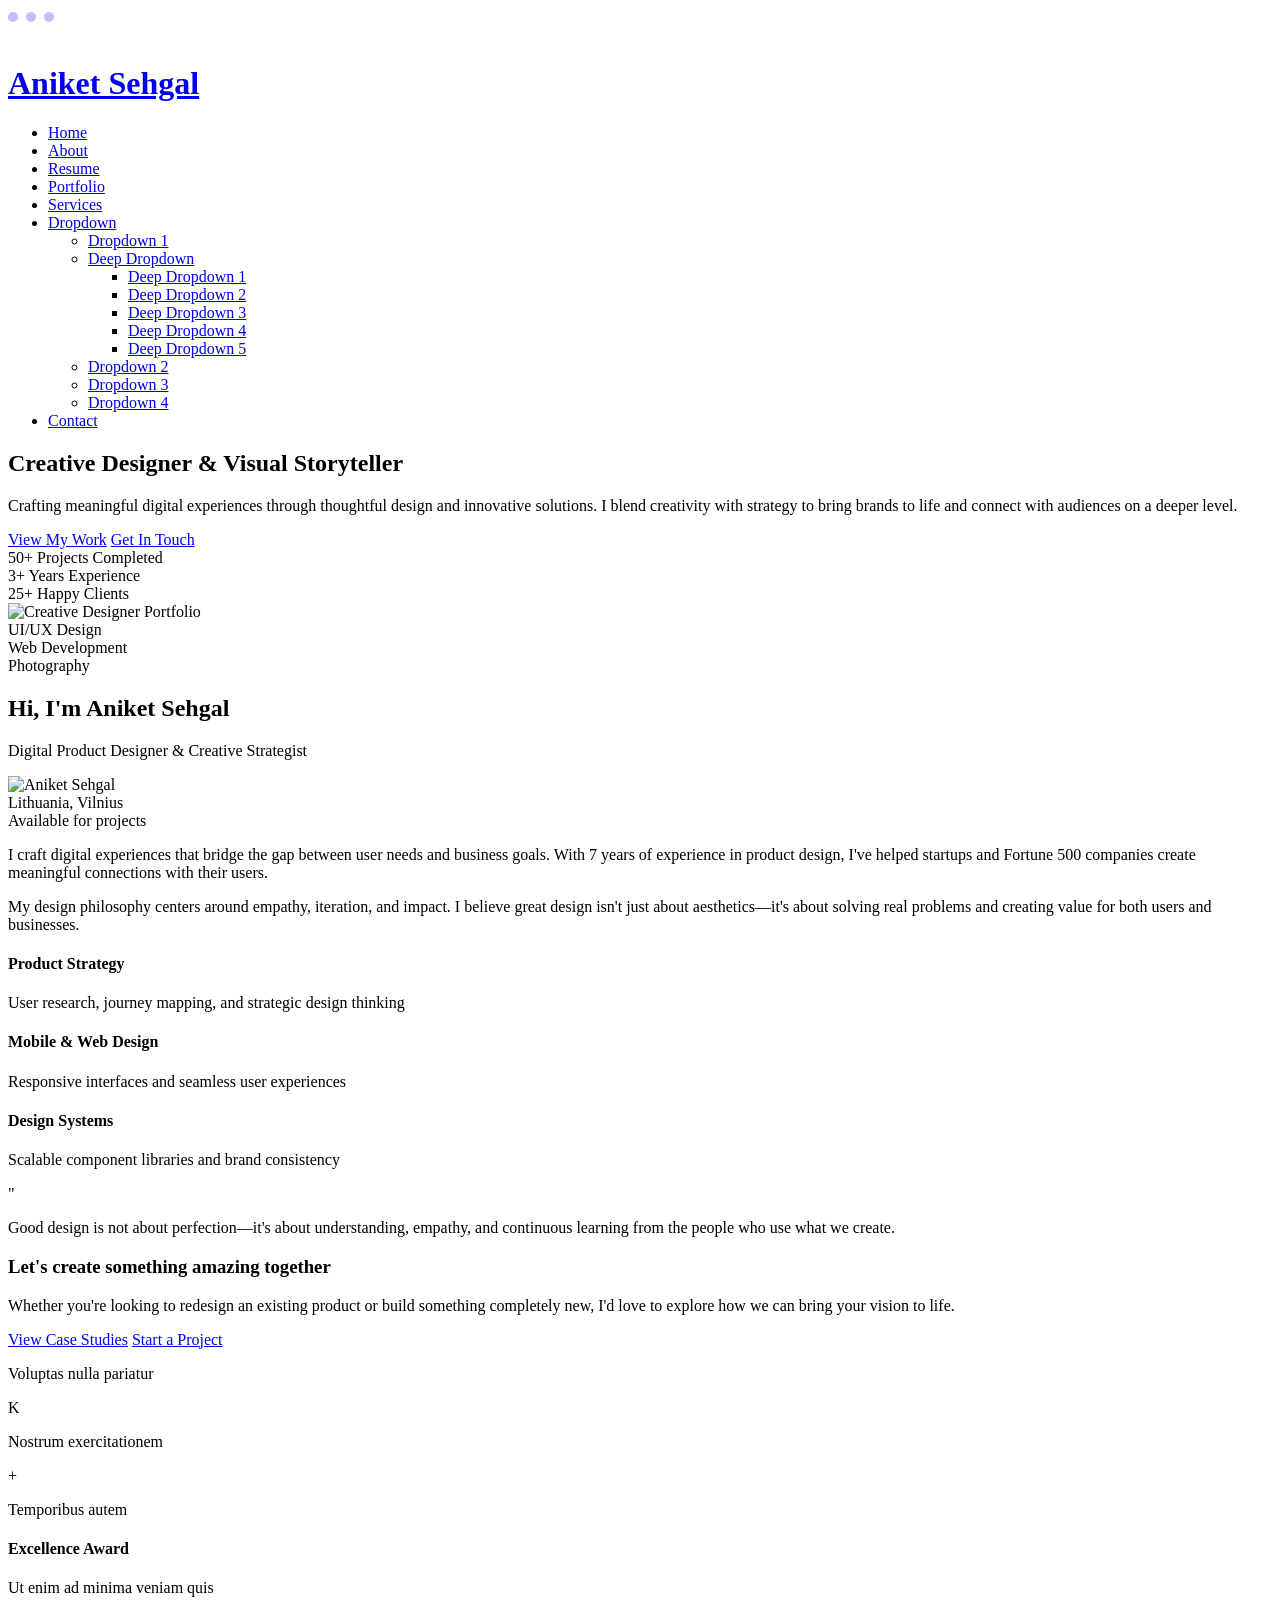
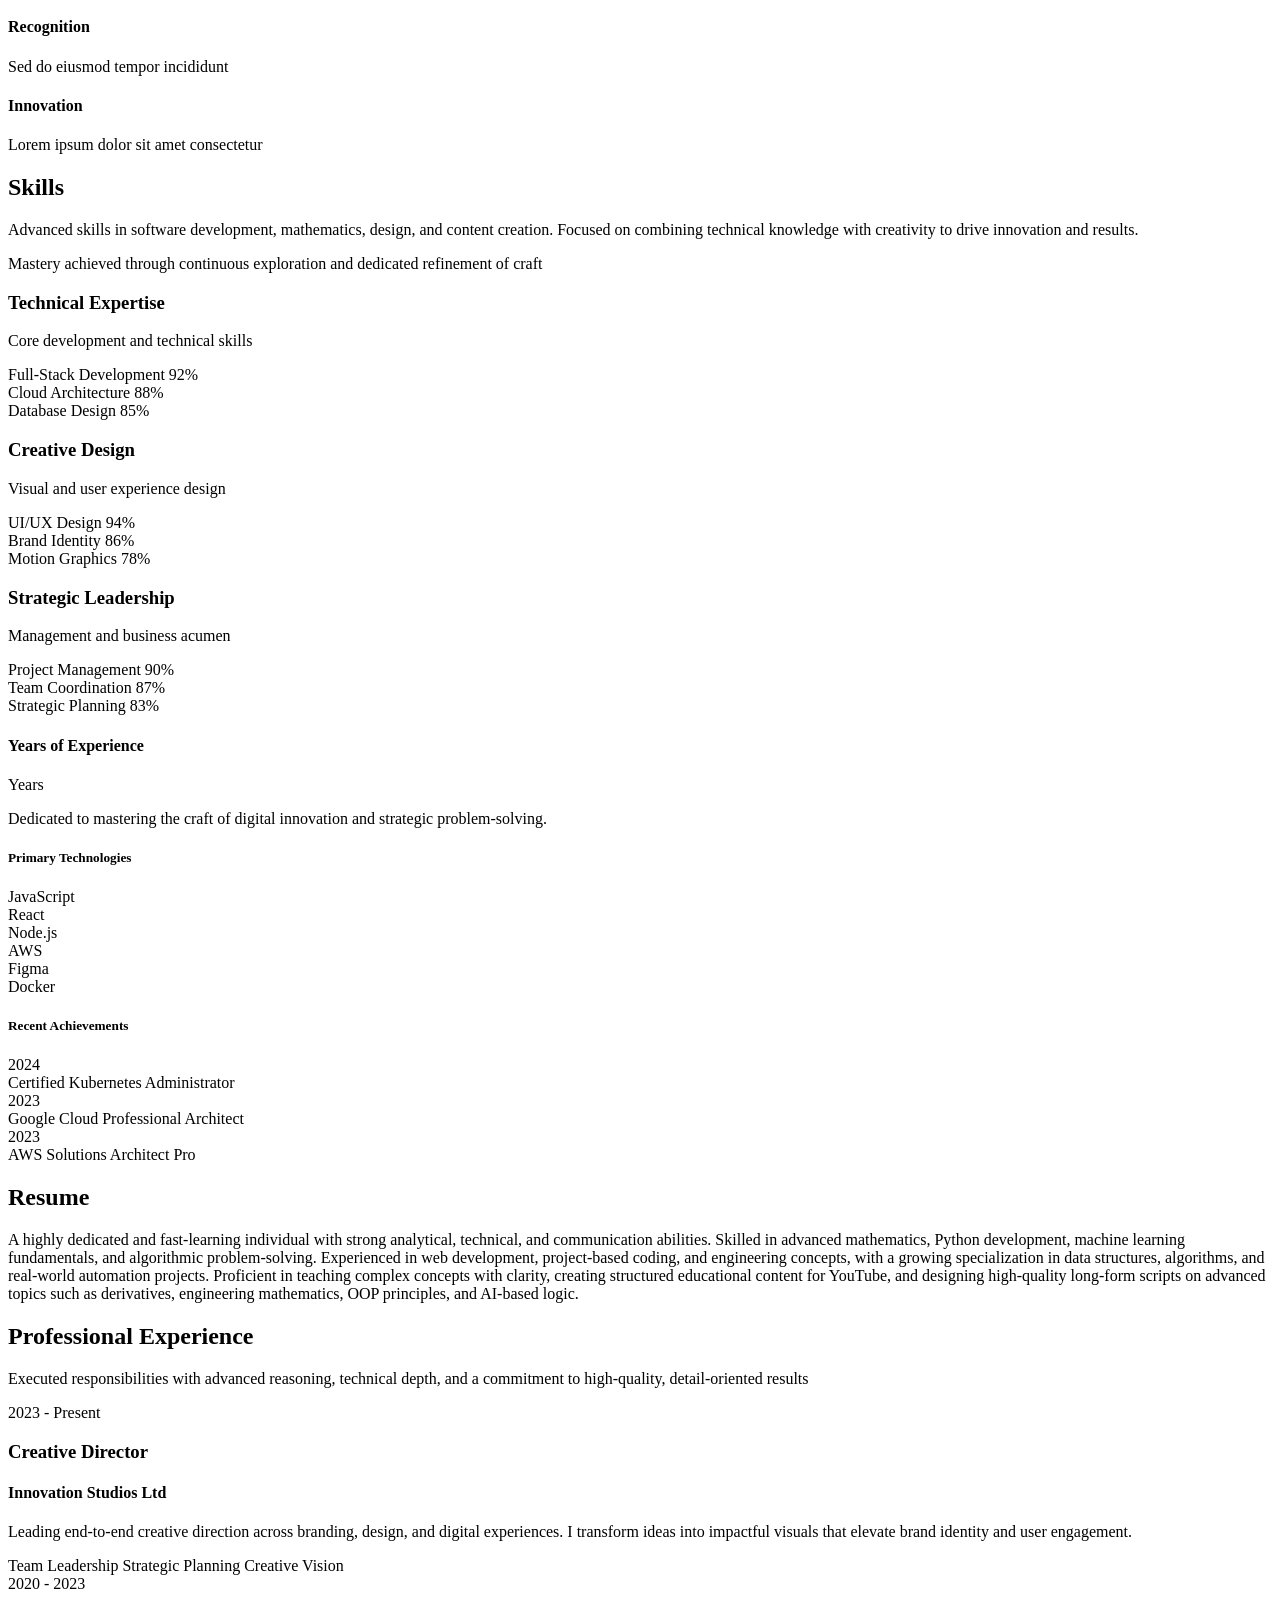
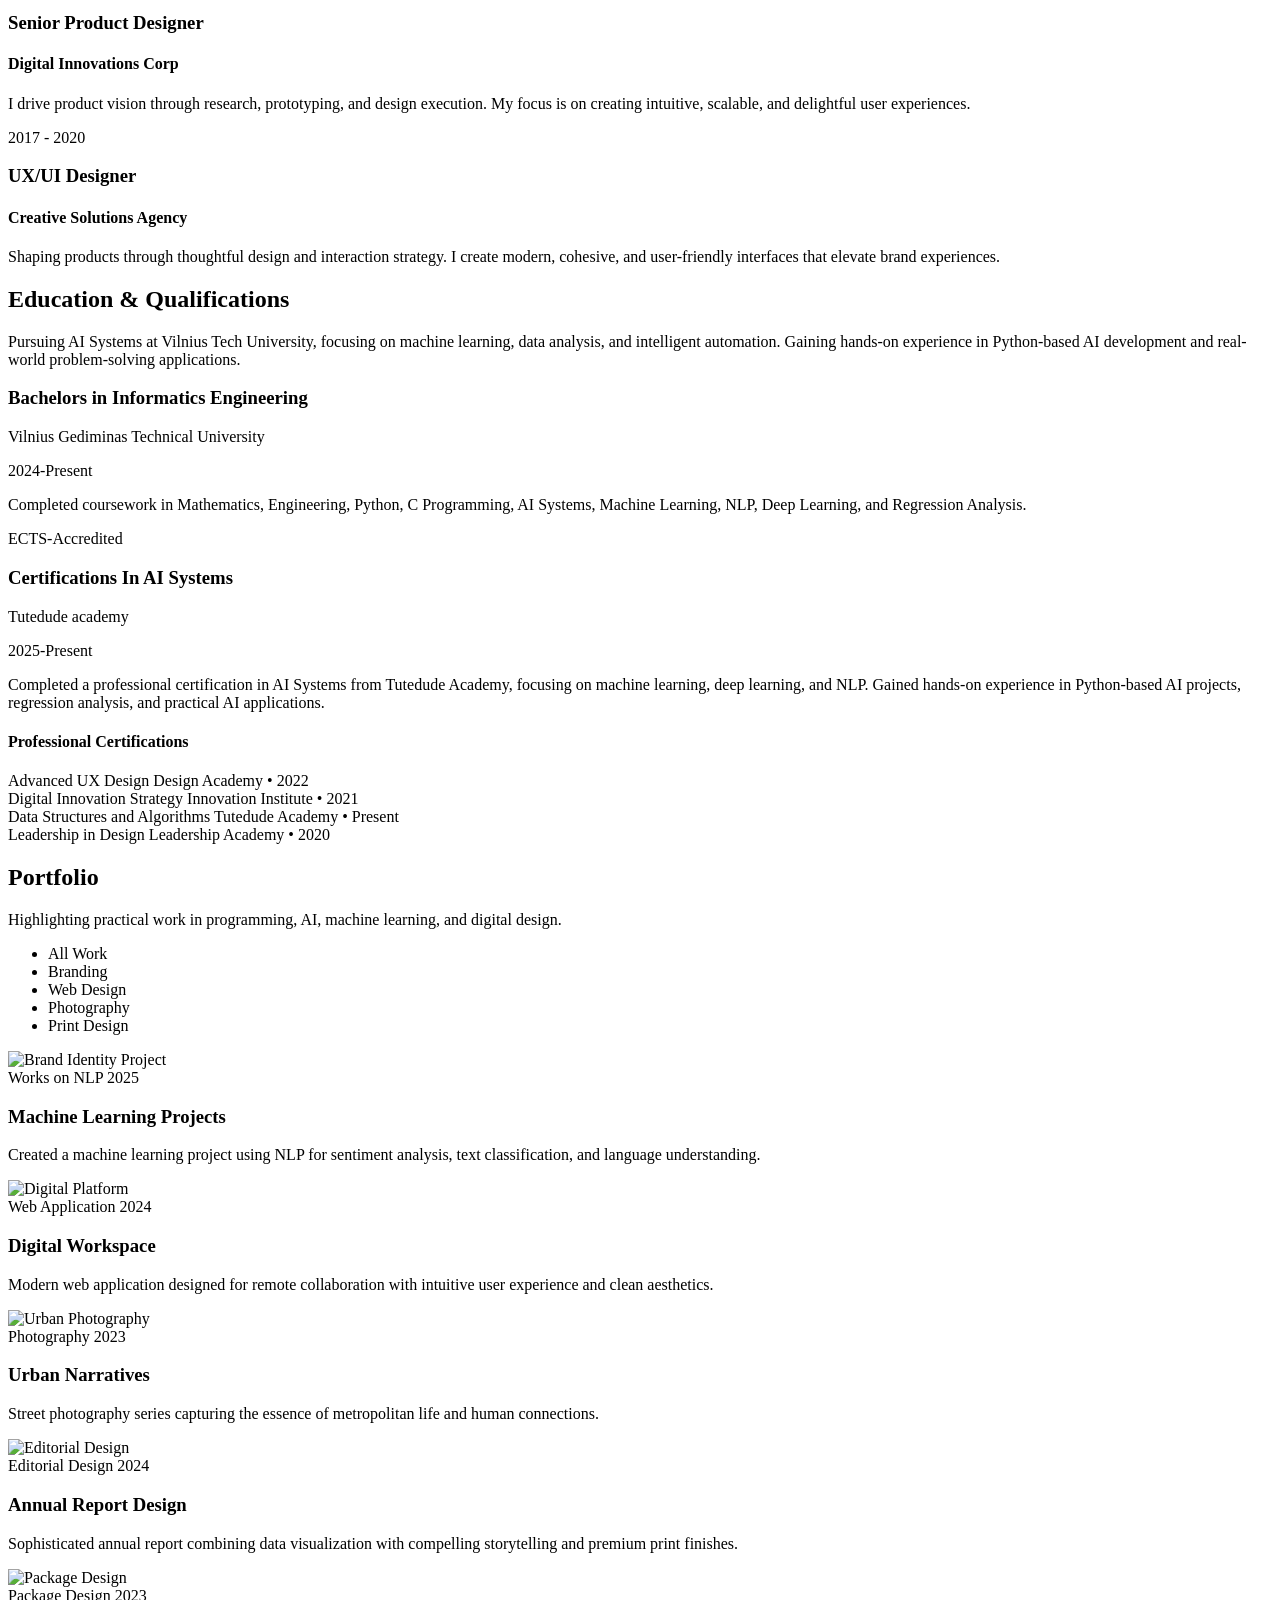
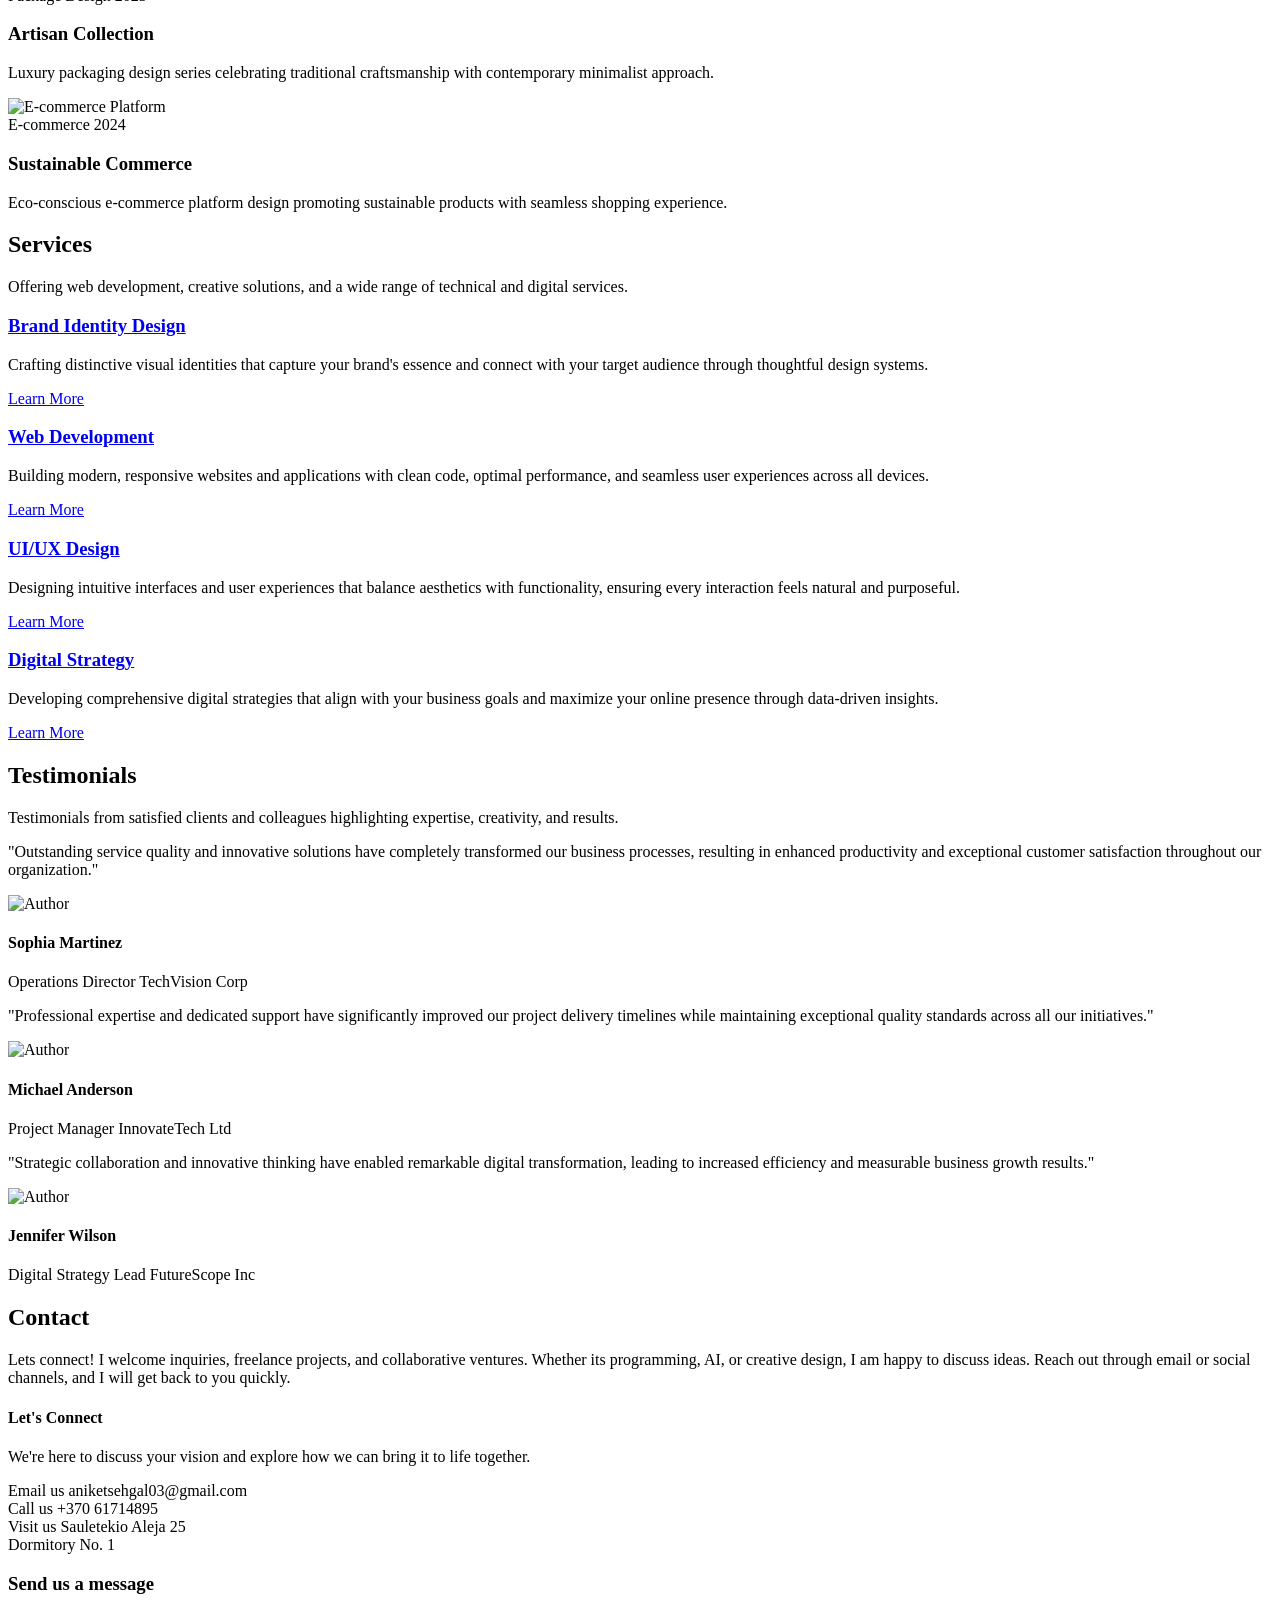
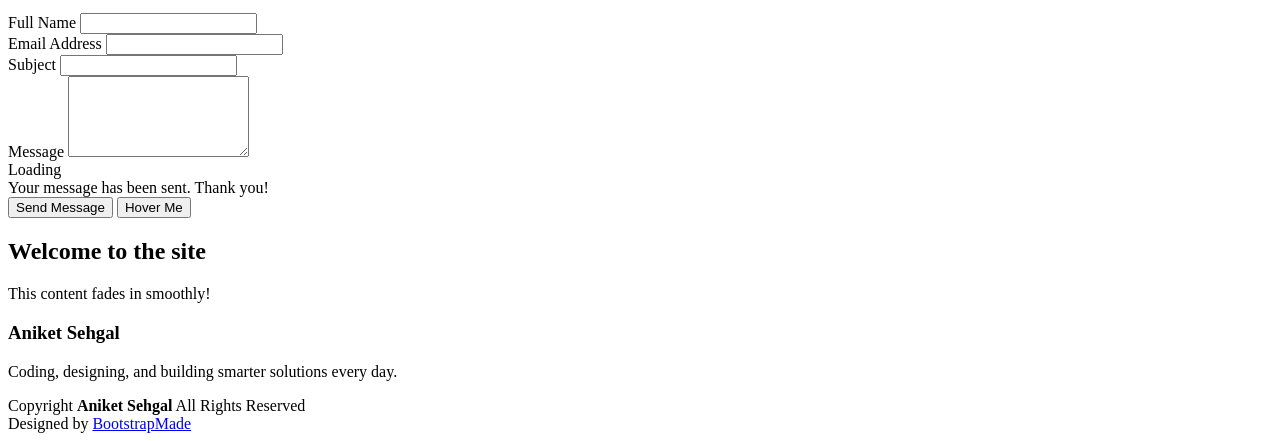
==== commit 8d5fe1ee: "Add files via upload" ====
--- a/index.html
+++ b/index.html
@@ -25,7 +25,7 @@
   <link href="assets/vendor/swiper/swiper-bundle.min.css" rel="stylesheet">
 
   <!-- Main CSS File -->
-  <link href="assets/css/main.css" rel="stylesheet">
+  <link href="assets/css/custom.css" rel="stylesheet">
 
   <!-- =======================================================
   * Template Name: MyPage
@@ -37,6 +37,85 @@
 </head>
 
 <body class="index-page">
+
+  <!-- Put this as the very first element inside <body> for a page preloader -->
+<div id="page-preloader" class="preloader" role="status" aria-live="polite" aria-busy="true">
+  <div class="spinner" aria-hidden="true"></div>
+  <span class="visually-hidden">Loading…</span>
+</div>
+
+<style>
+/* layout - cover whole viewport */
+#page-preloader.preloader {
+  position: fixed;
+  inset: 0;             /* top:0; right:0; bottom:0; left:0; */
+  display: grid;
+  place-items: center;
+  background: white;    /* change to match your background */
+  z-index: 9999;
+}
+
+/* Accessible hide text */
+.visually-hidden {
+  position: absolute;
+  width: 1px; height: 1px;
+  margin: -1px; padding: 0; border: 0;
+  clip: rect(0 0 0 0); white-space: nowrap; overflow: hidden;
+}
+
+/* spinner visual */
+.spinner {
+  width: 56px;
+  height: 56px;
+  border-radius: 50%;
+  border: 6px solid rgba(0,0,0,0.08);
+  border-top-color: #4f46e5;    /* visible color */
+  animation: spin 0.9s linear infinite;
+}
+
+/* keyframes */
+@keyframes spin {
+  to { transform: rotate(360deg); }
+}
+
+/* When removed, allow fadeout handled by JS (optional) */
+#page-preloader.fade-out {
+  animation: preloaderFade 300ms ease forwards;
+}
+@keyframes preloaderFade {
+  to { opacity: 0; visibility: hidden; pointer-events: none; }
+}
+</style>
+
+
+<!-- Inline decorative loader -->
+<div class="dots-loader" aria-hidden="true">
+  <span></span><span></span><span></span>
+</div>
+
+<style>
+.dots-loader { display: inline-flex; gap: 8px; align-items:center; }
+.dots-loader span {
+  width: 10px; height: 10px; border-radius: 50%;
+  background: #4f46e5;
+  opacity: 0.35;
+  transform: translateY(0);
+  animation: pulseDot 1s ease-in-out infinite;
+}
+
+/* staggered delays */
+.dots-loader span:nth-child(1) { animation-delay: 0s; }
+.dots-loader span:nth-child(2) { animation-delay: 0.15s; }
+.dots-loader span:nth-child(3) { animation-delay: 0.3s; }
+
+@keyframes pulseDot {
+  0%   { opacity: 0.35; transform: translateY(0); }
+  50%  { opacity: 1; transform: translateY(-6px); }
+  100% { opacity: 0.35; transform: translateY(0); }
+}
+</style>
+
+
 
   <header id="header" class="header dark-background d-flex flex-column justify-content-between">
     <i class="header-toggle d-xl-none bi bi-list"></i>
@@ -1191,6 +1270,9 @@
                   <i class="bi bi-arrow-right"></i>
                 </button>
 
+                <button class="animated-btn">Hover Me</button>
+
+
               </form>
 
             </div>
@@ -1201,6 +1283,12 @@
       </div>
 
     </section><!-- /Contact Section -->
+
+    <section class="fade-in-section">
+      <h2>Welcome to the site</h2>
+      <p>This content fades in smoothly!</p>
+    </section>
+
 
   </main>
 
@@ -1251,6 +1339,38 @@
   <!-- Main JS File -->
   <script src="assets/js/main.js"></script>
 
+
+  <script>
+  // Remove the preloader after window load, with a nice fade
+  window.addEventListener('load', () => {
+    const p = document.getElementById('page-preloader');
+    if (!p) return;
+    p.classList.add('fade-out');
+    // remove from DOM after fade finishes
+    setTimeout(() => p.remove(), 350);
+  });
+</script>
+
+<script>
+  const prefersReduced = window.matchMedia('(prefers-reduced-motion: reduce)');
+
+  // Example: if you use auto-start JS animations, skip them when reduced-motion requested
+  if (prefersReduced.matches) {
+    // Stop or avoid JS-driven motion
+    document.documentElement.classList.add('reduced-motion');
+  } else {
+    document.documentElement.classList.remove('reduced-motion');
+  }
+
+  // Optional: listen for changes while the page is open
+  prefersReduced.addEventListener?.('change', (e) => {
+    if (e.matches) document.documentElement.classList.add('reduced-motion');
+    else document.documentElement.classList.remove('reduced-motion');
+  });
+</script>
+
+
+
 </body>
 
 </html>
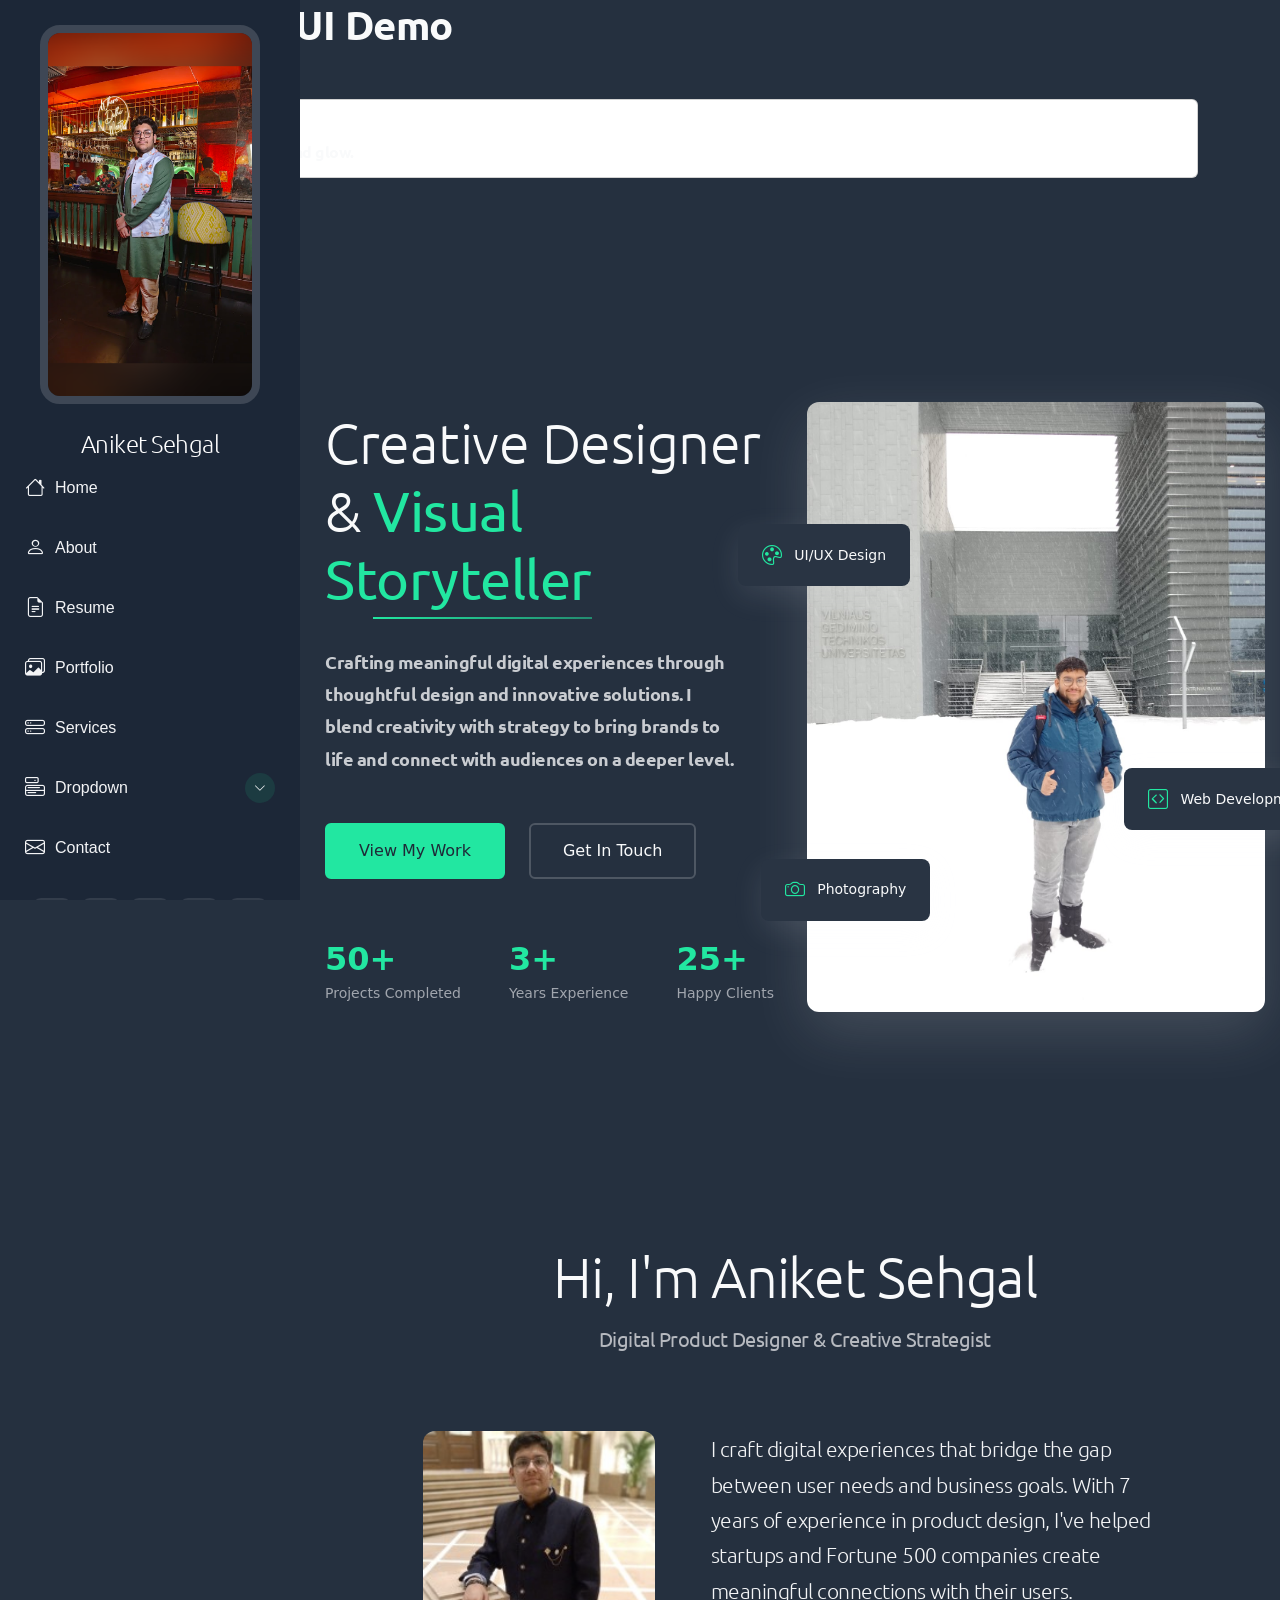
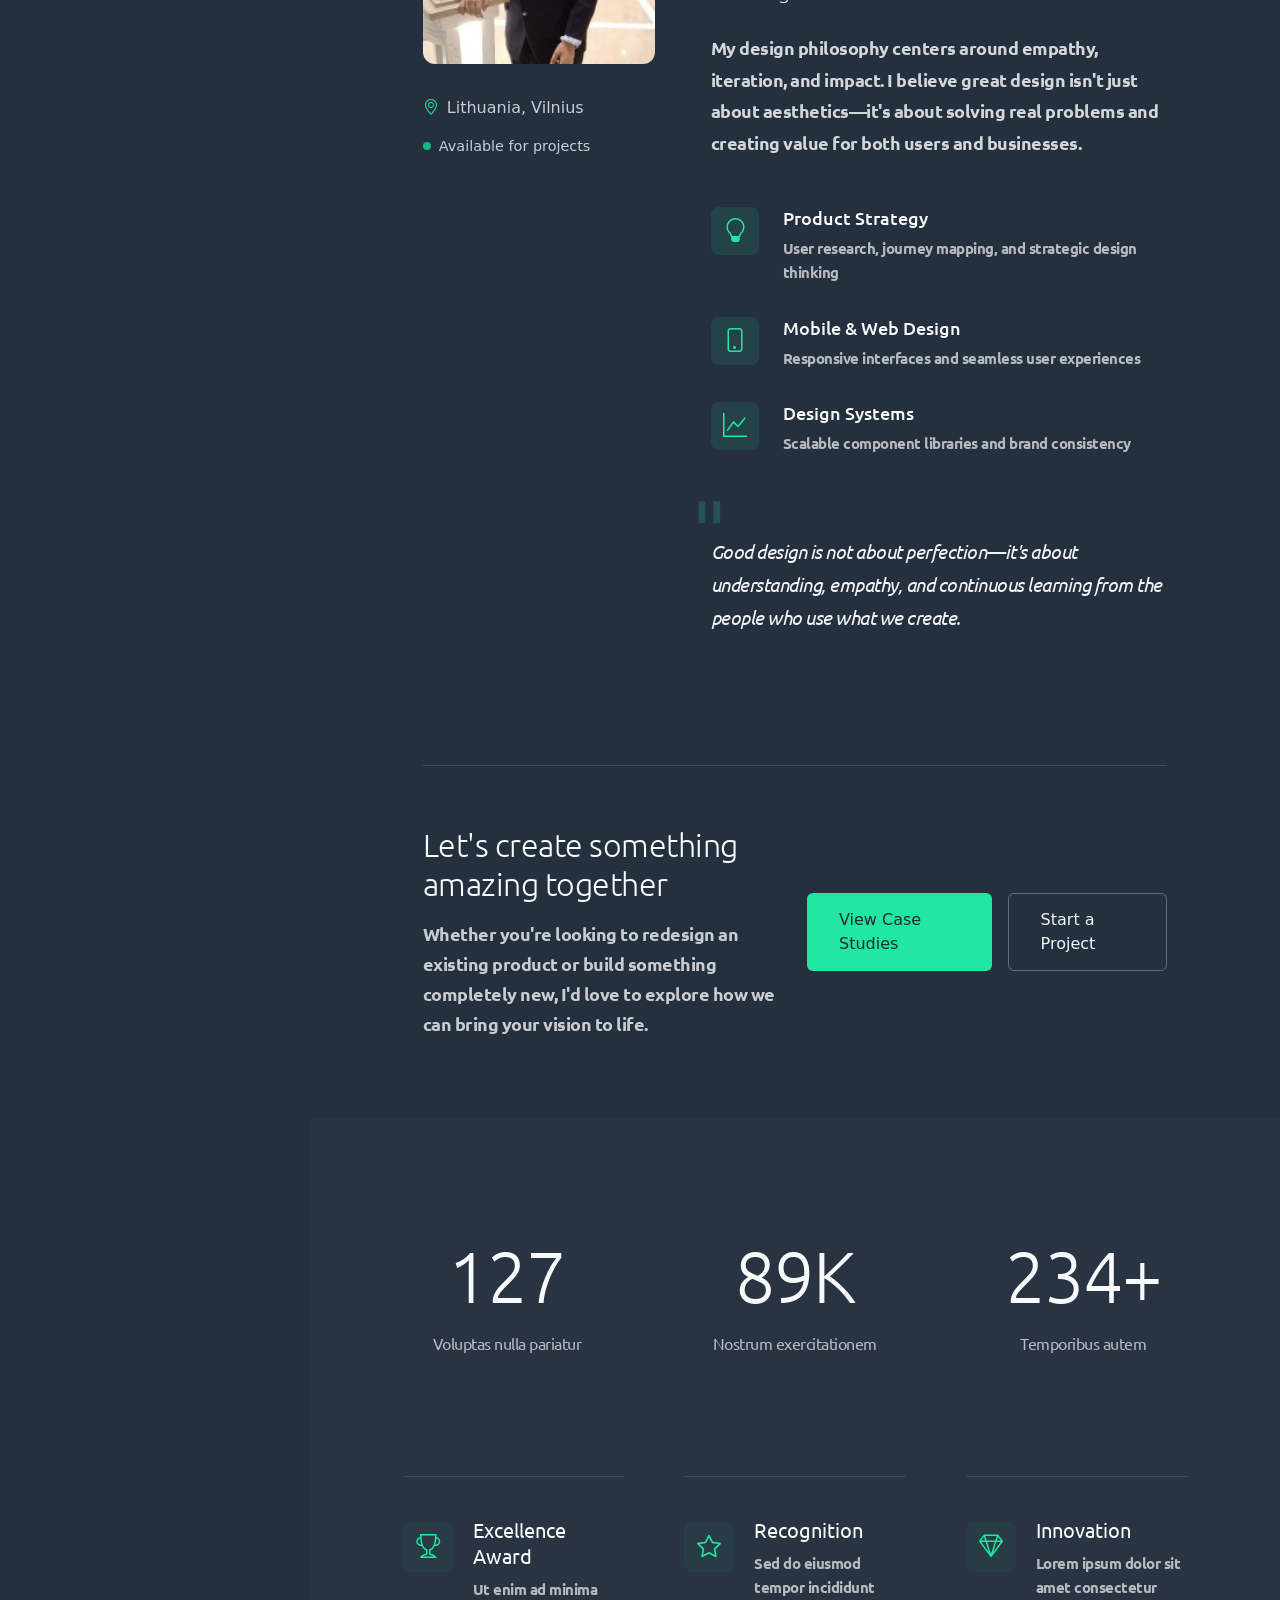
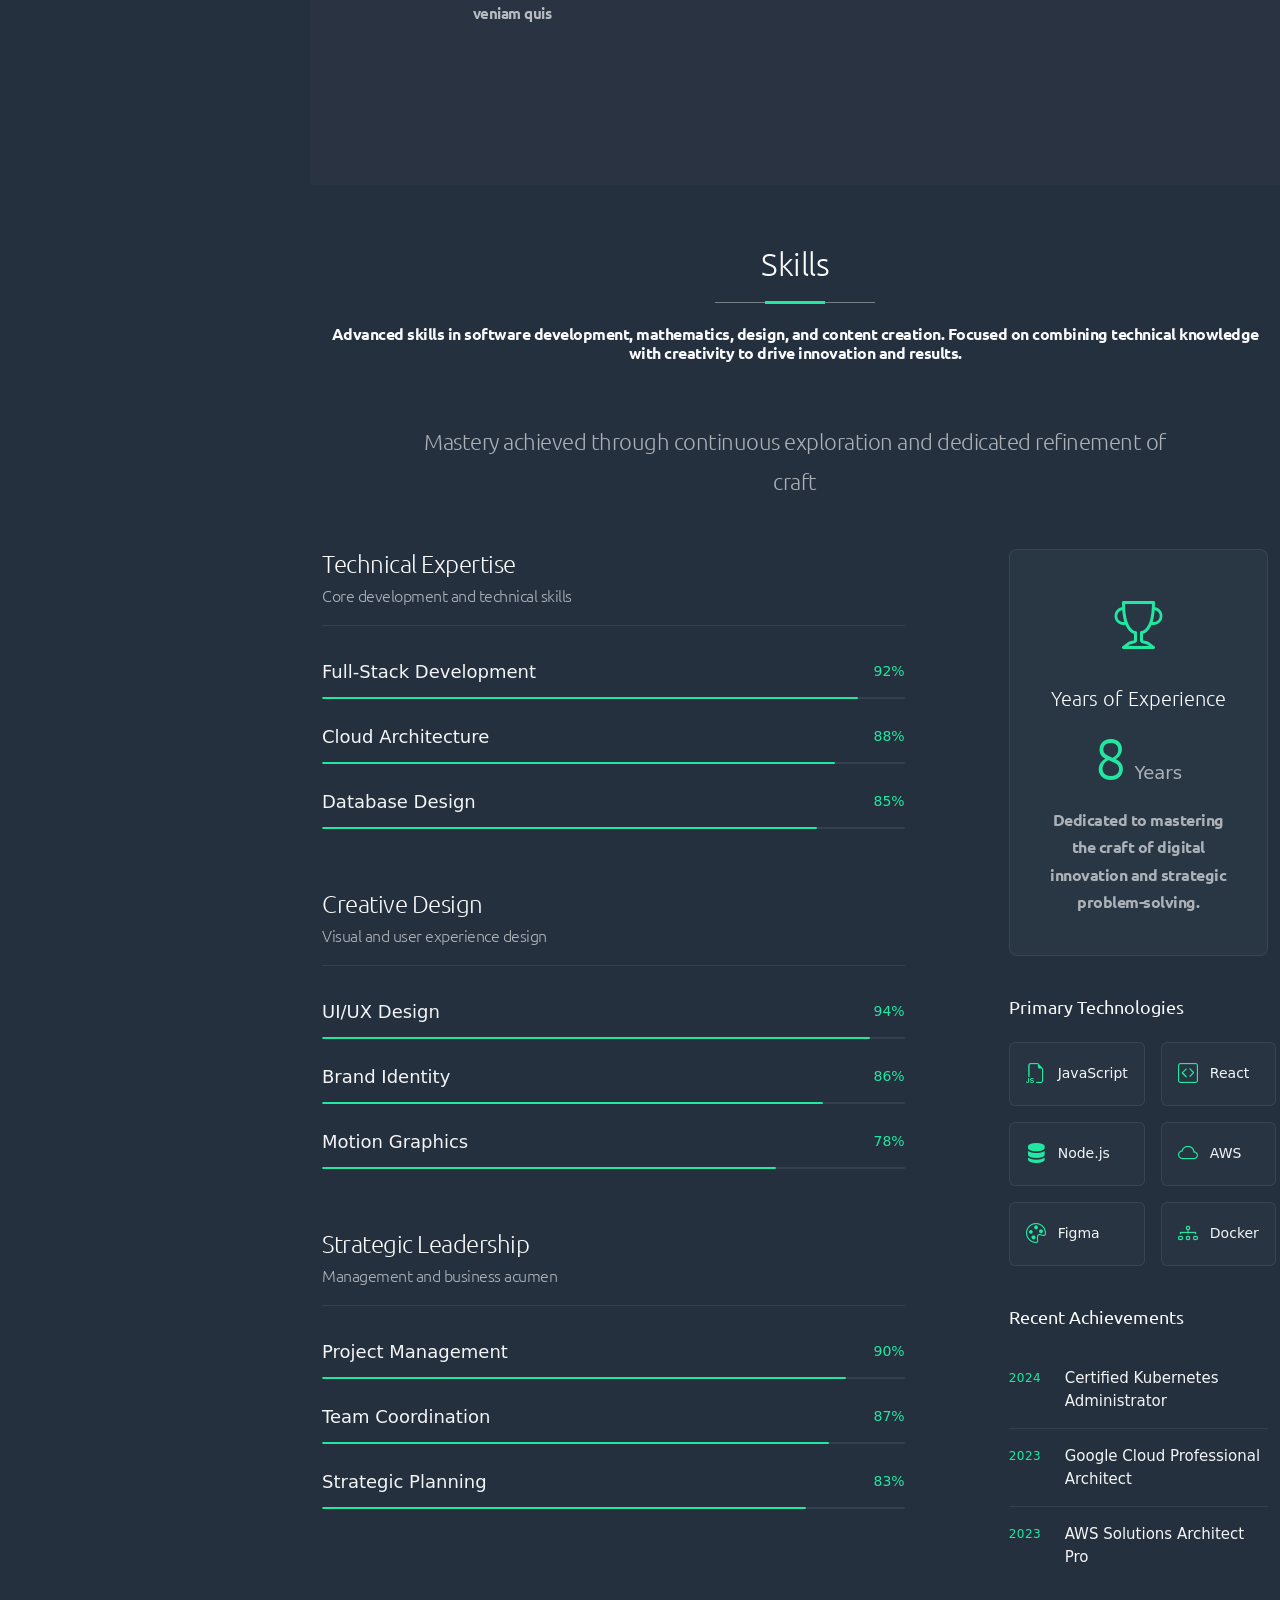
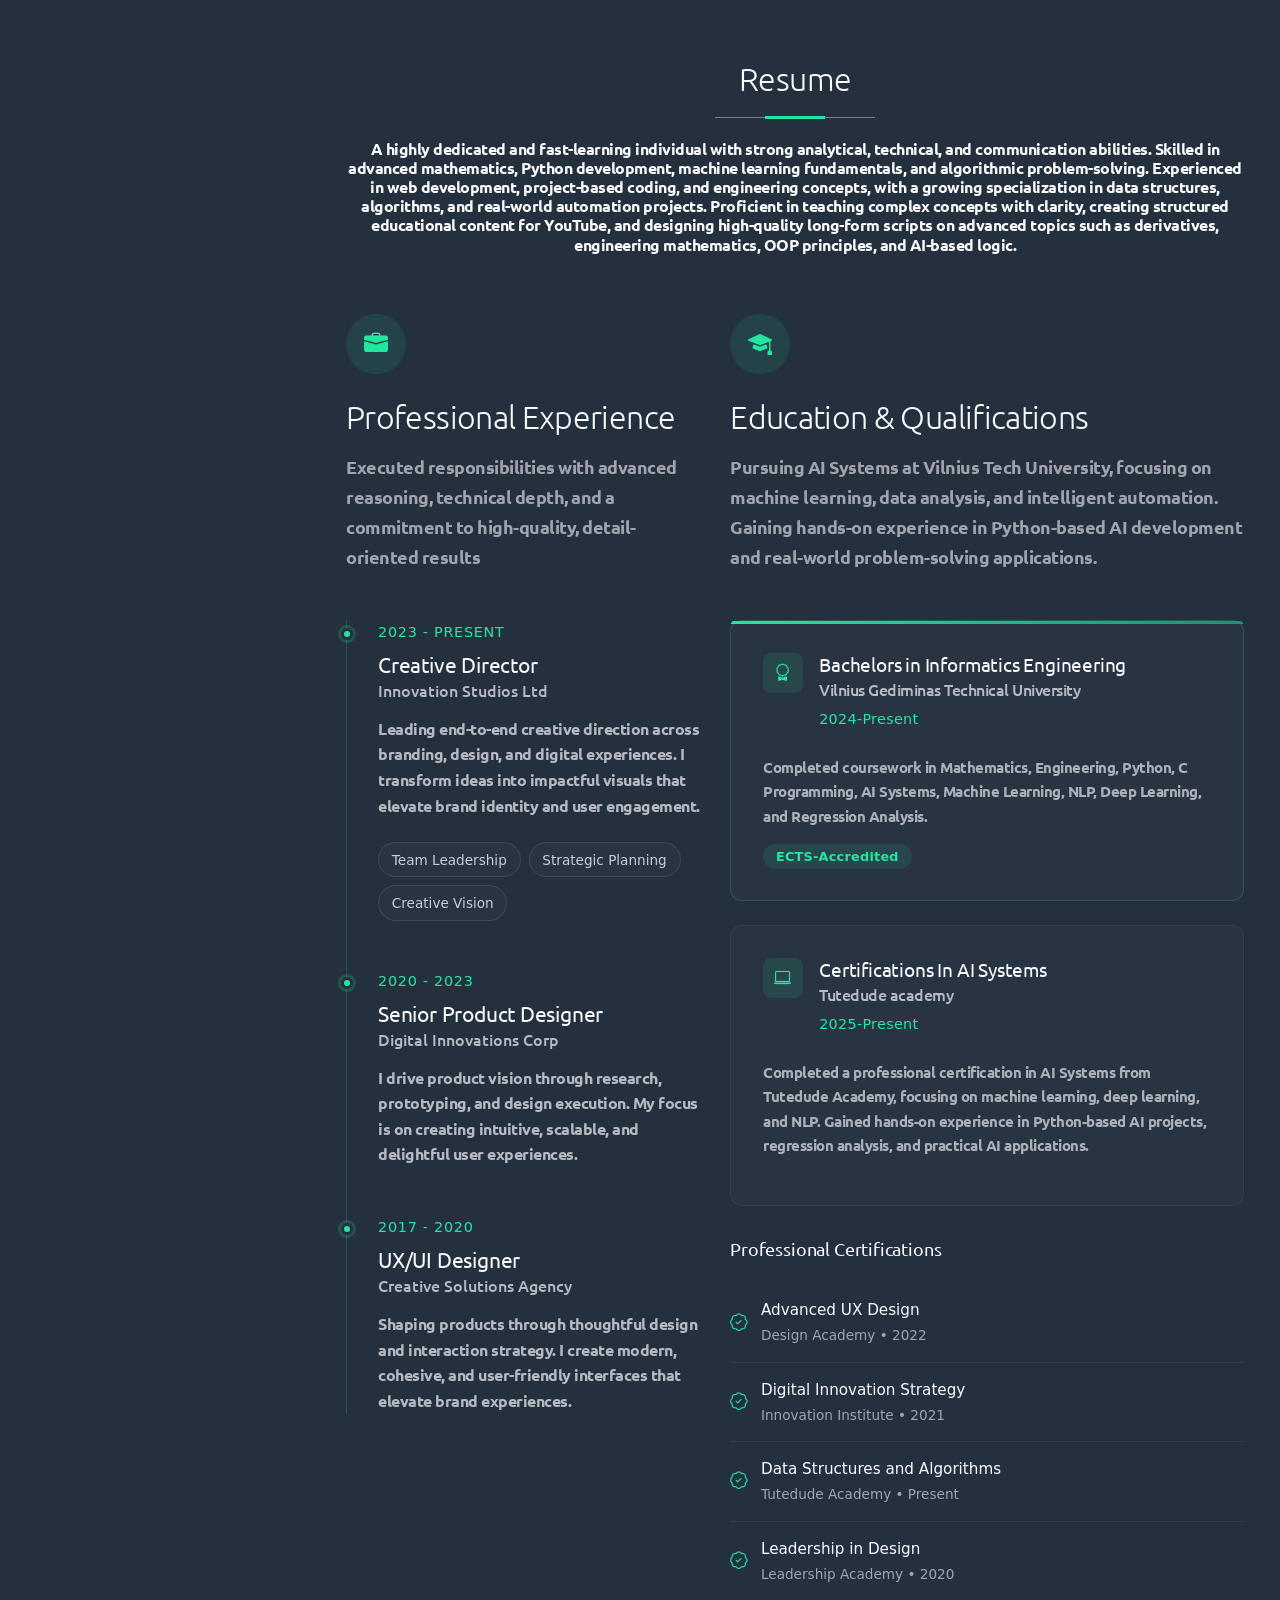
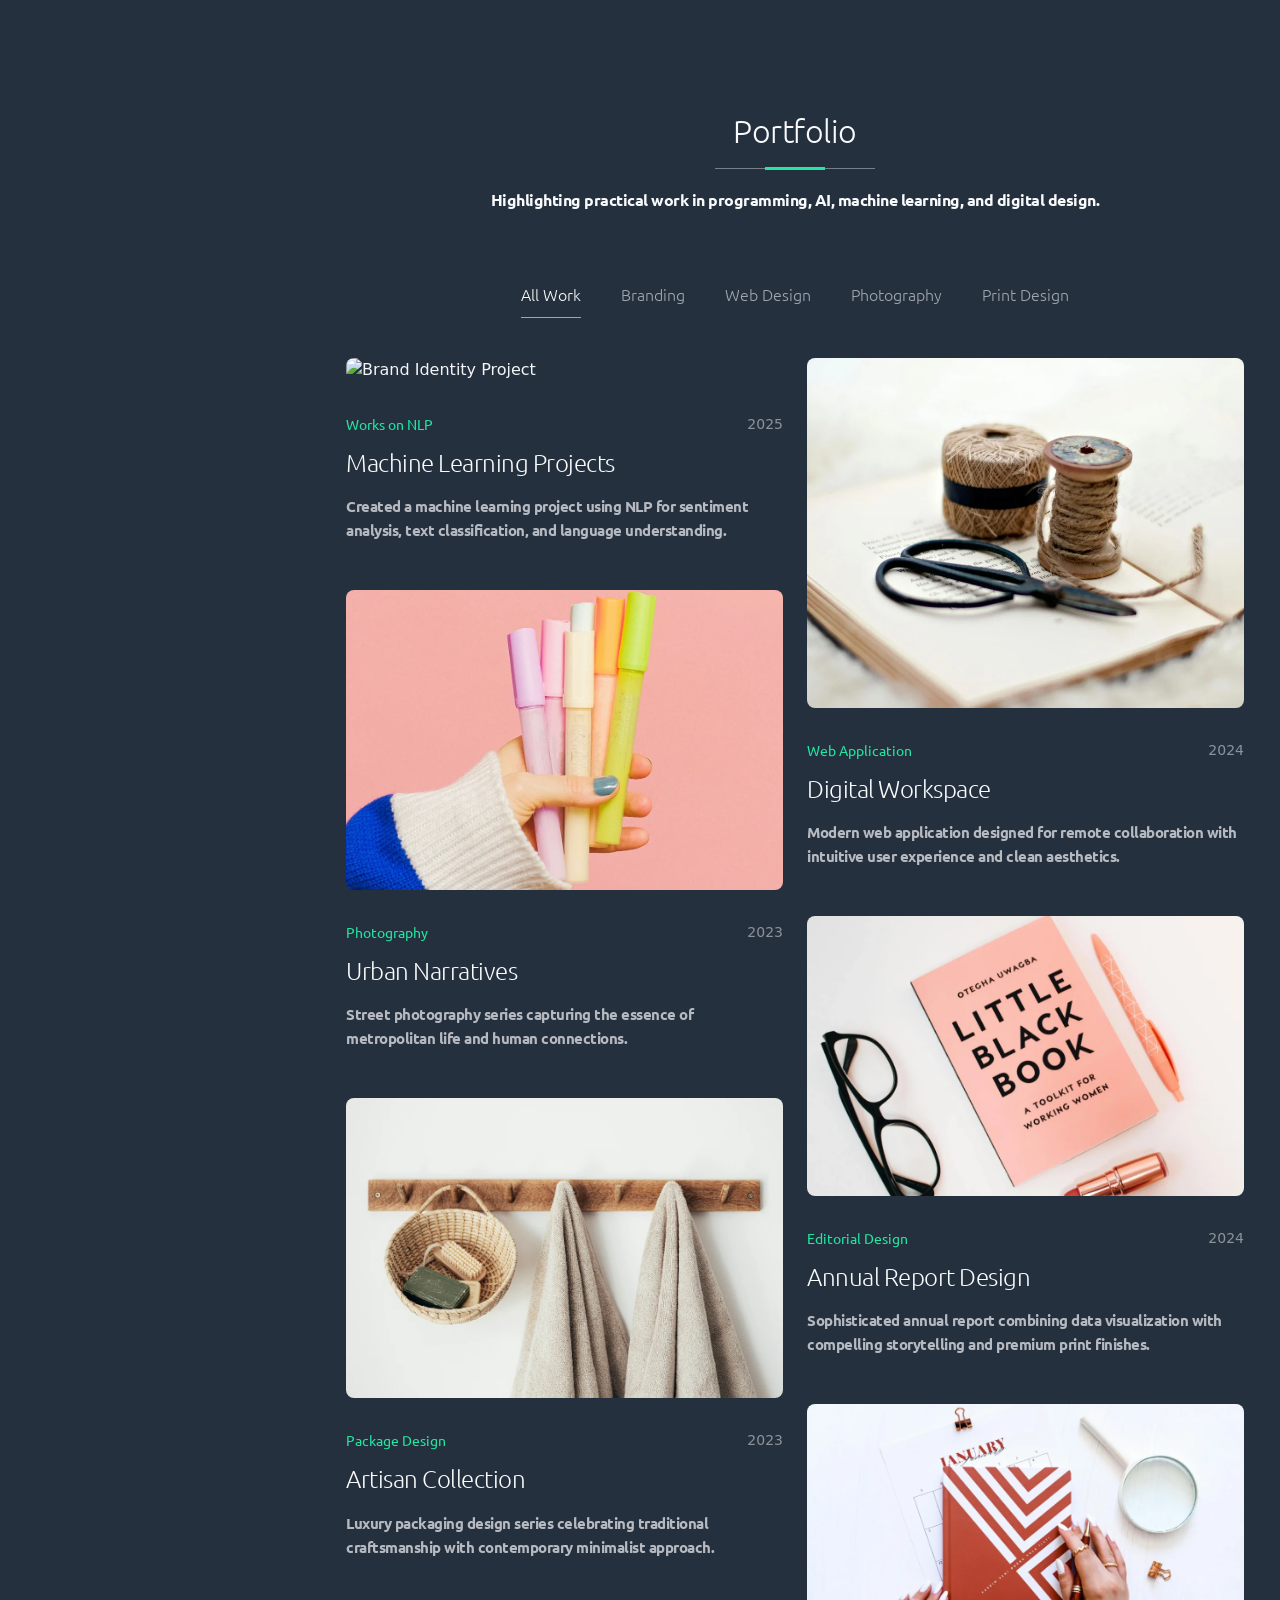
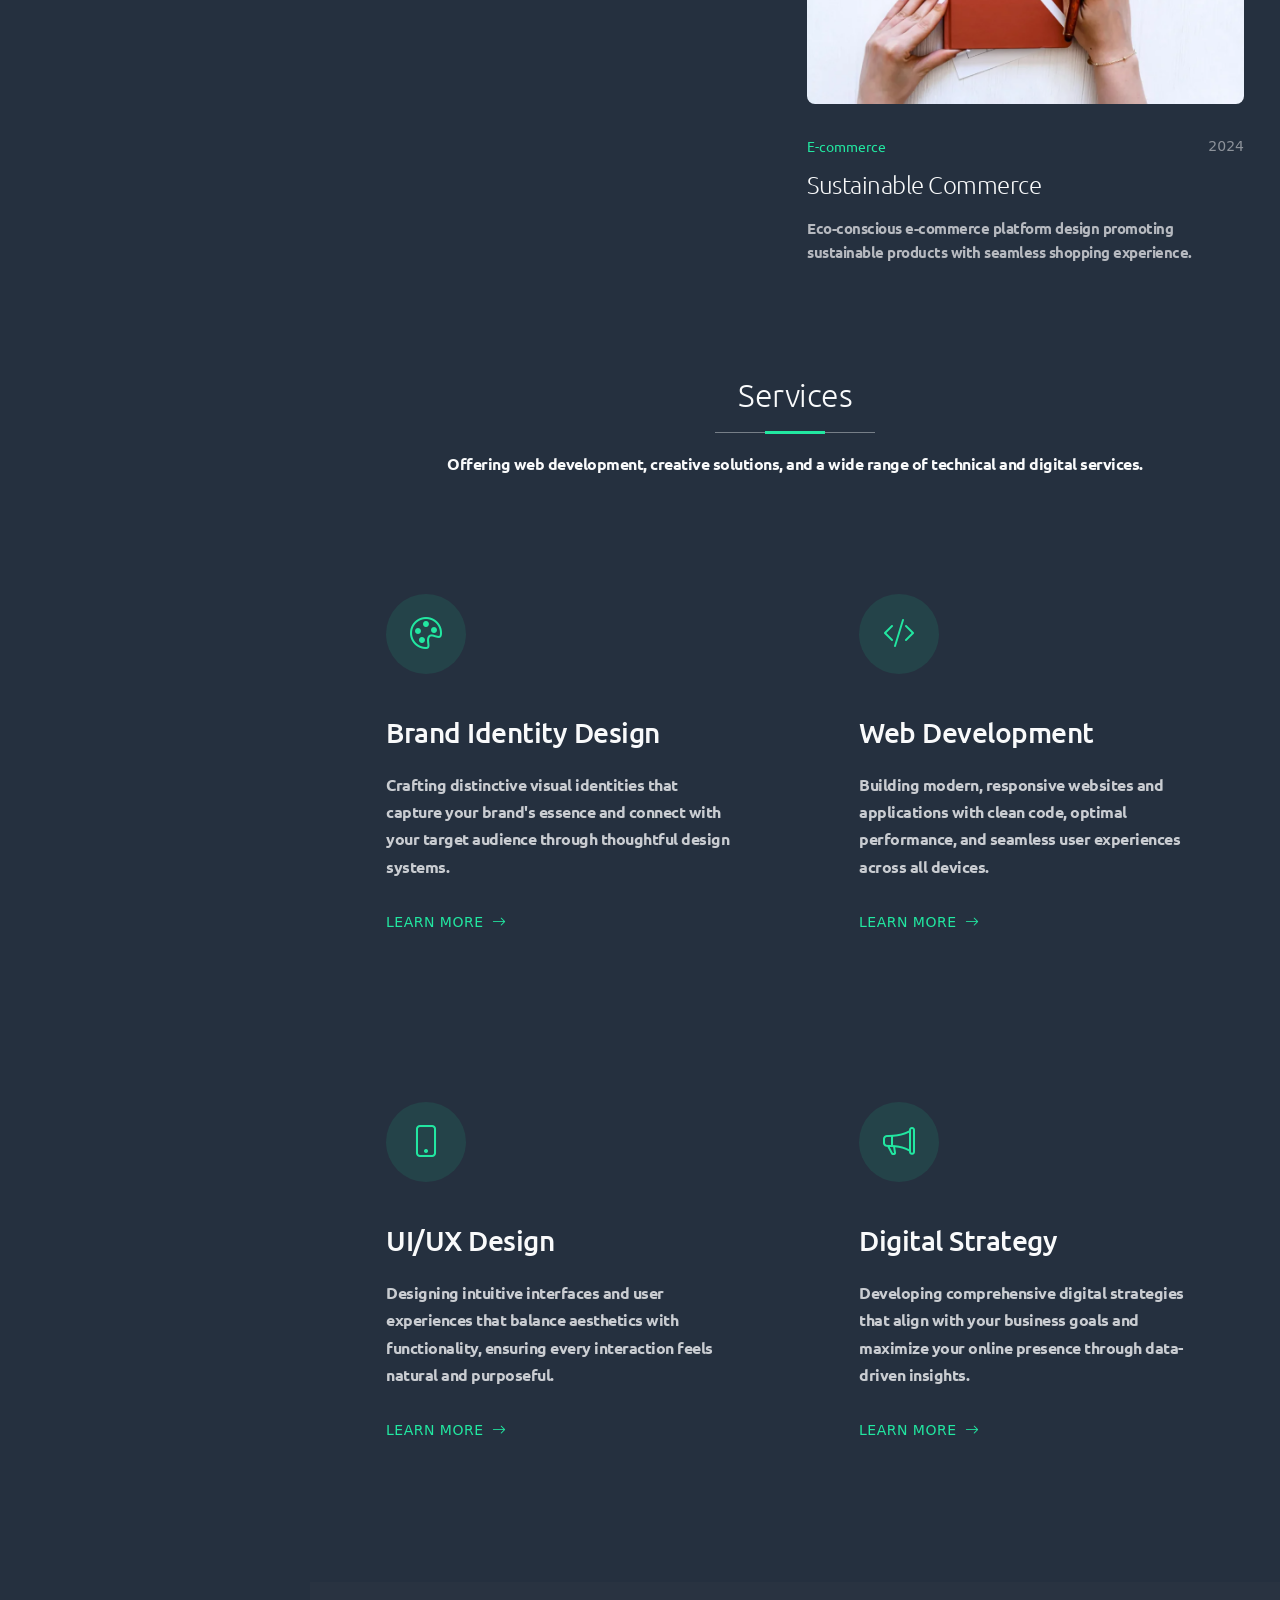
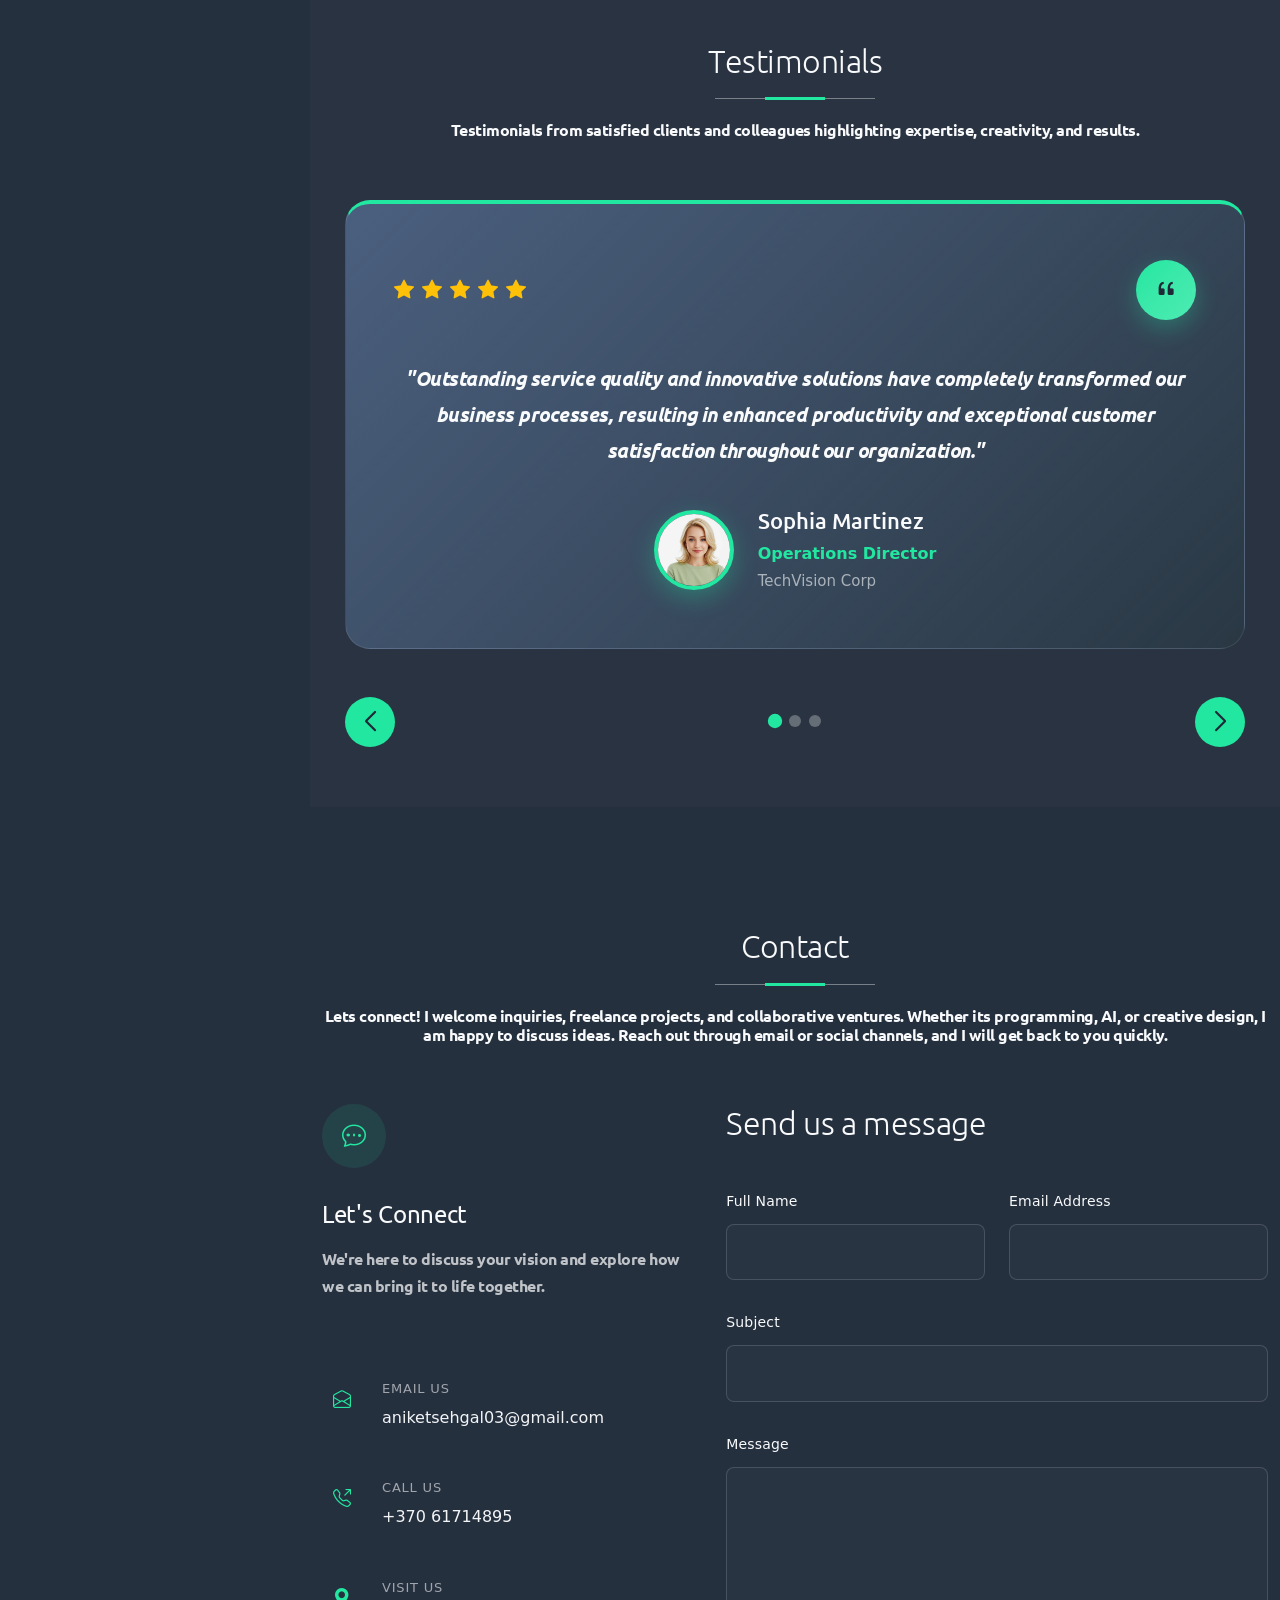
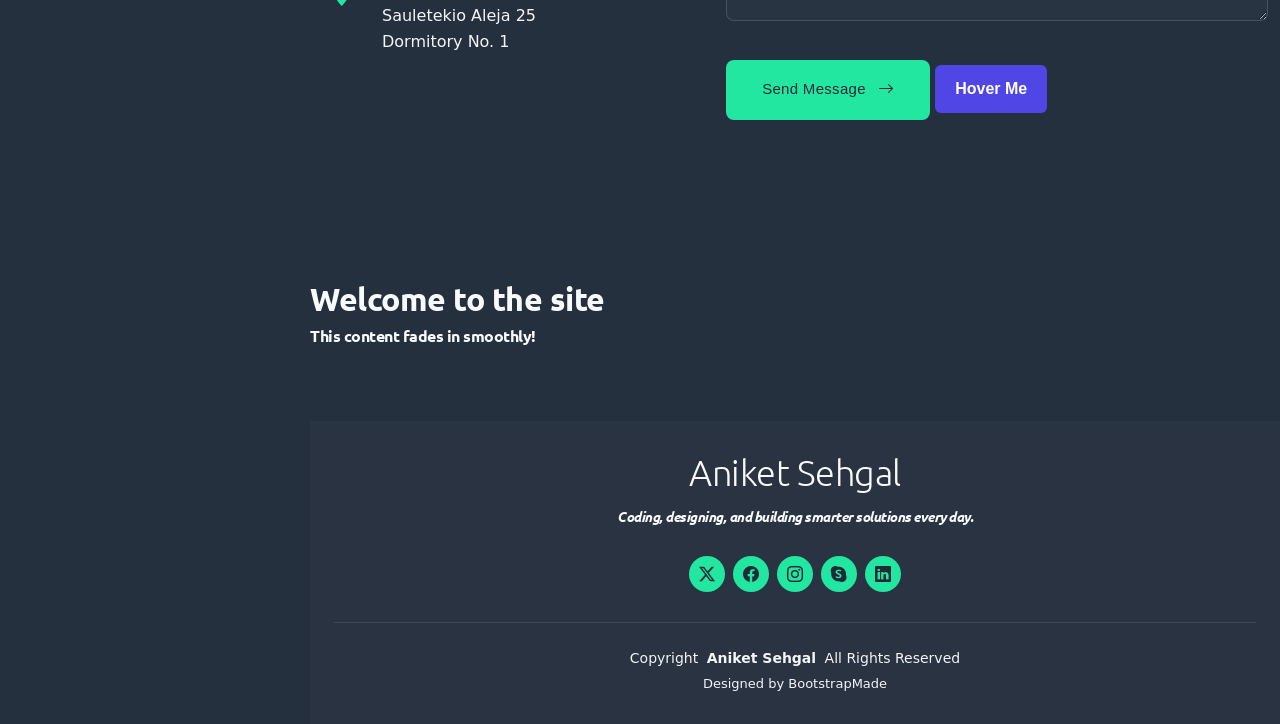
==== commit 81bdc33e: "Add files via upload" ====
--- a/index.html
+++ b/index.html
@@ -1,1376 +1,1399 @@
-<!DOCTYPE html>
-<html lang="en">
-
-<head>
-  <meta charset="utf-8">
-  <meta content="width=device-width, initial-scale=1.0" name="viewport">
-  <title>Index - MyPage Bootstrap Template</title>
-  <meta name="description" content="">
-  <meta name="keywords" content="">
-
-  <!-- Favicons -->
-  <link href="assets/img/favicon.png" rel="icon">
-  <link href="assets/img/apple-touch-icon.png" rel="apple-touch-icon">
-
-  <!-- Fonts -->
-  <link href="https://fonts.googleapis.com" rel="preconnect">
-  <link href="https://fonts.gstatic.com" rel="preconnect" crossorigin>
-  <link href="https://fonts.googleapis.com/css2?family=Roboto:ital,wght@0,100;0,300;0,400;0,500;0,700;0,900;1,100;1,300;1,400;1,500;1,700;1,900&family=Raleway:ital,wght@0,100;0,200;0,300;0,400;0,500;0,600;0,700;0,800;0,900;1,100;1,200;1,300;1,400;1,500;1,600;1,700;1,800;1,900&family=Ubuntu:ital,wght@0,300;0,400;0,500;0,700;1,300;1,400;1,500;1,700&display=swap" rel="stylesheet">
-
-  <!-- Vendor CSS Files -->
-  <link href="assets/vendor/bootstrap/css/bootstrap.min.css" rel="stylesheet">
-  <link href="assets/vendor/bootstrap-icons/bootstrap-icons.css" rel="stylesheet">
-  <link href="assets/vendor/aos/aos.css" rel="stylesheet">
-  <link href="assets/vendor/glightbox/css/glightbox.min.css" rel="stylesheet">
-  <link href="assets/vendor/swiper/swiper-bundle.min.css" rel="stylesheet">
-
-  <!-- Main CSS File -->
-  <link href="assets/css/custom.css" rel="stylesheet">
-
-  <!-- =======================================================
-  * Template Name: MyPage
-  * Template URL: https://bootstrapmade.com/mypage-bootstrap-personal-template/
-  * Updated: Sep 20 2025 with Bootstrap v5.3.8
-  * Author: BootstrapMade.com
-  * License: https://bootstrapmade.com/license/
-  ======================================================== -->
-</head>
-
-<body class="index-page">
-
-  <!-- Put this as the very first element inside <body> for a page preloader -->
-<div id="page-preloader" class="preloader" role="status" aria-live="polite" aria-busy="true">
-  <div class="spinner" aria-hidden="true"></div>
-  <span class="visually-hidden">Loading…</span>
-</div>
-
-<style>
-/* layout - cover whole viewport */
-#page-preloader.preloader {
-  position: fixed;
-  inset: 0;             /* top:0; right:0; bottom:0; left:0; */
-  display: grid;
-  place-items: center;
-  background: white;    /* change to match your background */
-  z-index: 9999;
-}
-
-/* Accessible hide text */
-.visually-hidden {
-  position: absolute;
-  width: 1px; height: 1px;
-  margin: -1px; padding: 0; border: 0;
-  clip: rect(0 0 0 0); white-space: nowrap; overflow: hidden;
-}
-
-/* spinner visual */
-.spinner {
-  width: 56px;
-  height: 56px;
-  border-radius: 50%;
-  border: 6px solid rgba(0,0,0,0.08);
-  border-top-color: #4f46e5;    /* visible color */
-  animation: spin 0.9s linear infinite;
-}
-
-/* keyframes */
-@keyframes spin {
-  to { transform: rotate(360deg); }
-}
-
-/* When removed, allow fadeout handled by JS (optional) */
-#page-preloader.fade-out {
-  animation: preloaderFade 300ms ease forwards;
-}
-@keyframes preloaderFade {
-  to { opacity: 0; visibility: hidden; pointer-events: none; }
-}
-</style>
-
-
-<!-- Inline decorative loader -->
-<div class="dots-loader" aria-hidden="true">
-  <span></span><span></span><span></span>
-</div>
-
-<style>
-.dots-loader { display: inline-flex; gap: 8px; align-items:center; }
-.dots-loader span {
-  width: 10px; height: 10px; border-radius: 50%;
-  background: #4f46e5;
-  opacity: 0.35;
-  transform: translateY(0);
-  animation: pulseDot 1s ease-in-out infinite;
-}
-
-/* staggered delays */
-.dots-loader span:nth-child(1) { animation-delay: 0s; }
-.dots-loader span:nth-child(2) { animation-delay: 0.15s; }
-.dots-loader span:nth-child(3) { animation-delay: 0.3s; }
-
-@keyframes pulseDot {
-  0%   { opacity: 0.35; transform: translateY(0); }
-  50%  { opacity: 1; transform: translateY(-6px); }
-  100% { opacity: 0.35; transform: translateY(0); }
-}
-</style>
-
-
-
-  <header id="header" class="header dark-background d-flex flex-column justify-content-between">
-    <i class="header-toggle d-xl-none bi bi-list"></i>
-
-    <div class="header-top">
-      <div class="profile-img">
-        <img src="assets\img\profile\aniket traditional.png" alt="" class="img-fluid">
-      </div>
-
-      <a href="index.html" class="logo d-flex align-items-center justify-content-center">
-        <!-- Uncomment the line below if you also wish to use an image logo -->
-        <!-- <img src="assets/img/logo.webp" alt=""> -->
-        <h1 class="sitename">Aniket Sehgal</h1>
-      </a>
-
-    </div>
-
-    <nav id="navmenu" class="navmenu">
-      <ul>
-        <li><a href="#hero" class="active"><i class="bi bi-house navicon"></i>Home</a></li>
-        <li><a href="#about"><i class="bi bi-person navicon"></i> About</a></li>
-        <li><a href="#resume"><i class="bi bi-file-earmark-text navicon"></i> Resume</a></li>
-        <li><a href="#portfolio"><i class="bi bi-images navicon"></i> Portfolio</a></li>
-        <li><a href="#services"><i class="bi bi-hdd-stack navicon"></i> Services</a></li>
-        <li class="dropdown"><a href="#"><i class="bi bi-menu-button navicon"></i> <span>Dropdown</span> <i class="bi bi-chevron-down toggle-dropdown"></i></a>
-          <ul>
-            <li><a href="#">Dropdown 1</a></li>
-            <li class="dropdown"><a href="#"><span>Deep Dropdown</span> <i class="bi bi-chevron-down toggle-dropdown"></i></a>
-              <ul>
-                <li><a href="#">Deep Dropdown 1</a></li>
-                <li><a href="#">Deep Dropdown 2</a></li>
-                <li><a href="#">Deep Dropdown 3</a></li>
-                <li><a href="#">Deep Dropdown 4</a></li>
-                <li><a href="#">Deep Dropdown 5</a></li>
-              </ul>
-            </li>
-            <li><a href="#">Dropdown 2</a></li>
-            <li><a href="#">Dropdown 3</a></li>
-            <li><a href="#">Dropdown 4</a></li>
-          </ul>
-        </li>
-        <li><a href="#contact"><i class="bi bi-envelope navicon"></i> Contact</a></li>
-      </ul>
-    </nav>
-
-    <div class="social-links text-center">
-      <a href="#" class="twitter"><i class="bi bi-twitter-x"></i></a>
-      <a href="#" class="facebook"><i class="bi bi-facebook"></i></a>
-      <a href="#" class="instagram"><i class="bi bi-instagram"></i></a>
-      <a href="#" class="google-plus"><i class="bi bi-skype"></i></a>
-      <a href="#" class="linkedin"><i class="bi bi-linkedin"></i></a>
-    </div>
-  </header>
-
-  <main class="main">
-
-    <!-- Hero Section -->
-    <section id="hero" class="hero section">
-
-      <div class="container" data-aos="fade-up" data-aos-delay="100">
-
-        <div class="row align-items-center">
-          <div class="col-lg-6 order-2 order-lg-1">
-            <div class="hero-content">
-              <h1 data-aos="fade-up" data-aos-delay="200">
-                Creative Designer &amp;
-                <span class="accent-text">Visual Storyteller</span>
-              </h1>
-              <p class="hero-description" data-aos="fade-up" data-aos-delay="300">
-                Crafting meaningful digital experiences through thoughtful design and innovative solutions. I blend creativity with strategy to bring brands to life and connect with audiences on a deeper level.
-              </p>
-              <div class="hero-actions" data-aos="fade-up" data-aos-delay="400">
-                <a href="#portfolio" class="btn-primary">View My Work</a>
-                <a href="#contact" class="btn-secondary">Get In Touch</a>
-              </div>
-              <div class="hero-stats" data-aos="fade-up" data-aos-delay="500">
-                <div class="stat-item">
-                  <span class="stat-number">50+</span>
-                  <span class="stat-label">Projects Completed</span>
-                </div>
-                <div class="stat-item">
-                  <span class="stat-number">3+</span>
-                  <span class="stat-label">Years Experience</span>
-                </div>
-                <div class="stat-item">
-                  <span class="stat-number">25+</span>
-                  <span class="stat-label">Happy Clients</span>
-                </div>
-              </div>
-            </div>
-          </div>
-
-          <div class="col-lg-6 order-1 order-lg-2">
-            <div class="hero-image" data-aos="fade-up" data-aos-delay="300">
-              <div class="image-wrapper">
-                <img src="assets\img\profile\aniket vilnius.jpg" alt="Creative Designer Portfolio" class="img-fluid main-image">
-                <div class="floating-card card-1" data-aos="fade-up" data-aos-delay="600">
-                  <i class="bi bi-palette"></i>
-                  <span>UI/UX Design</span>
-                </div>
-                <div class="floating-card card-2" data-aos="fade-up" data-aos-delay="700">
-                  <i class="bi bi-code-square"></i>
-                  <span>Web Development</span>
-                </div>
-                <div class="floating-card card-3" data-aos="fade-up" data-aos-delay="800">
-                  <i class="bi bi-camera"></i>
-                  <span>Photography</span>
-                </div>
-              </div>
-            </div>
-          </div>
-        </div>
-
-      </div>
-
-    </section><!-- /Hero Section -->
-
-    <!-- About Section -->
-    <section id="about" class="about section">
-
-      <div class="container" data-aos="fade-up" data-aos-delay="100">
-
-        <div class="row justify-content-center">
-          <div class="col-lg-10">
-
-            <div class="intro-header text-center" data-aos="fade-up" data-aos-delay="150">
-              <h1>Hi, I'm Aniket Sehgal</h1>
-              <p class="subtitle">Digital Product Designer &amp; Creative Strategist</p>
-            </div>
-
-            <div class="main-content-wrapper">
-              <div class="row align-items-start">
-
-                <div class="col-lg-4" data-aos="fade-right" data-aos-delay="200">
-                  <div class="profile-section">
-                    <div class="profile-image-container">
-                      <img src="assets\img\profile\aniket linkedin.jpeg" class="img-fluid" alt="Aniket Sehgal">
-                    </div>
-                    <div class="profile-meta">
-                      <div class="location">
-                        <i class="bi bi-geo-alt"></i>
-                        <span>Lithuania, Vilnius</span>
-                      </div>
-                      <div class="status">
-                        <div class="status-indicator"></div>
-                        <span>Available for projects</span>
-                      </div>
-                    </div>
-                  </div>
-                </div>
-
-                <div class="col-lg-8" data-aos="fade-left" data-aos-delay="250">
-                  <div class="content-area">
-
-                    <div class="story-block">
-                      <p class="lead-text">I craft digital experiences that bridge the gap between user needs and business goals. With 7 years of experience in product design, I've helped startups and Fortune 500 companies create meaningful connections with their users.</p>
-
-                      <p>My design philosophy centers around empathy, iteration, and impact. I believe great design isn't just about aesthetics—it's about solving real problems and creating value for both users and businesses.</p>
-                    </div>
-
-                    <div class="expertise-grid">
-                      <div class="expertise-item" data-aos="zoom-in" data-aos-delay="300">
-                        <div class="expertise-icon">
-                          <i class="bi bi-lightbulb"></i>
-                        </div>
-                        <div class="expertise-content">
-                          <h4>Product Strategy</h4>
-                          <p>User research, journey mapping, and strategic design thinking</p>
-                        </div>
-                      </div>
-
-                      <div class="expertise-item" data-aos="zoom-in" data-aos-delay="350">
-                        <div class="expertise-icon">
-                          <i class="bi bi-phone"></i>
-                        </div>
-                        <div class="expertise-content">
-                          <h4>Mobile &amp; Web Design</h4>
-                          <p>Responsive interfaces and seamless user experiences</p>
-                        </div>
-                      </div>
-
-                      <div class="expertise-item" data-aos="zoom-in" data-aos-delay="400">
-                        <div class="expertise-icon">
-                          <i class="bi bi-graph-up"></i>
-                        </div>
-                        <div class="expertise-content">
-                          <h4>Design Systems</h4>
-                          <p>Scalable component libraries and brand consistency</p>
-                        </div>
-                      </div>
-                    </div>
-
-                    <div class="philosophy-quote" data-aos="fade-up" data-aos-delay="450">
-                      <div class="quote-mark">"</div>
-                      <p>Good design is not about perfection—it's about understanding, empathy, and continuous learning from the people who use what we create.</p>
-                    </div>
-
-                  </div>
-                </div>
-
-              </div>
-            </div>
-
-            <div class="bottom-section" data-aos="fade-up" data-aos-delay="500">
-              <div class="row align-items-center">
-                <div class="col-lg-6">
-                  <div class="collaboration-text">
-                    <h3>Let's create something amazing together</h3>
-                    <p>Whether you're looking to redesign an existing product or build something completely new, I'd love to explore how we can bring your vision to life.</p>
-                  </div>
-                </div>
-                <div class="col-lg-6">
-                  <div class="action-buttons">
-                    <a href="#portfolio" class="btn-custom primary">View Case Studies</a>
-                    <a href="#contact" class="btn-custom secondary">Start a Project</a>
-                  </div>
-                </div>
-              </div>
-            </div>
-
-          </div>
-        </div>
-
-      </div>
-
-    </section><!-- /About Section -->
-
-    <!-- Stats Section -->
-    <section id="stats" class="stats section light-background">
-
-      <div class="container" data-aos="fade-up" data-aos-delay="100">
-
-        <div class="row justify-content-center">
-          <div class="col-lg-10">
-
-            <div class="stats-grid">
-              <div class="stat-item" data-aos="fade-up" data-aos-delay="200">
-                <div class="stat-number">
-                  <span data-purecounter-start="0" data-purecounter-end="127" data-purecounter-duration="1" class="purecounter"></span>
-                </div>
-                <p class="stat-label">Voluptas nulla pariatur</p>
-              </div>
-
-              <div class="stat-item" data-aos="fade-up" data-aos-delay="300">
-                <div class="stat-number">
-                  <span data-purecounter-start="0" data-purecounter-end="89" data-purecounter-duration="1" class="purecounter"></span>K
-                </div>
-                <p class="stat-label">Nostrum exercitationem</p>
-              </div>
-
-              <div class="stat-item" data-aos="fade-up" data-aos-delay="400">
-                <div class="stat-number">
-                  <span data-purecounter-start="0" data-purecounter-end="234" data-purecounter-duration="1" class="purecounter"></span>+
-                </div>
-                <p class="stat-label">Temporibus autem</p>
-              </div>
-            </div>
-
-            <div class="achievements-row" data-aos="fade-up" data-aos-delay="500">
-              <div class="achievement">
-                <div class="achievement-icon">
-                  <i class="bi bi-trophy"></i>
-                </div>
-                <div class="achievement-content">
-                  <h4>Excellence Award</h4>
-                  <p>Ut enim ad minima veniam quis</p>
-                </div>
-              </div>
-
-              <div class="achievement">
-                <div class="achievement-icon">
-                  <i class="bi bi-star"></i>
-                </div>
-                <div class="achievement-content">
-                  <h4>Recognition</h4>
-                  <p>Sed do eiusmod tempor incididunt</p>
-                </div>
-              </div>
-
-              <div class="achievement">
-                <div class="achievement-icon">
-                  <i class="bi bi-gem"></i>
-                </div>
-                <div class="achievement-content">
-                  <h4>Innovation</h4>
-                  <p>Lorem ipsum dolor sit amet consectetur</p>
-                </div>
-              </div>
-            </div>
-
-          </div>
-        </div>
-
-      </div>
-
-    </section><!-- /Stats Section -->
-
-    <!-- Skills Section -->
-    <section id="skills" class="skills section">
-
-      <!-- Section Title -->
-      <div class="container section-title" data-aos="fade-up">
-        <h2>Skills</h2>
-        <p>Advanced skills in software development, mathematics, design, and content creation.
-Focused on combining technical knowledge with creativity to drive innovation and results.</p>
-      </div><!-- End Section Title -->
-
-      <div class="container" data-aos="fade-up" data-aos-delay="100">
-
-        <div class="row justify-content-center">
-          <div class="col-lg-10">
-            <div class="intro-content text-center mb-5" data-aos="fade-up" data-aos-delay="150">
-              <p class="lead-text">Mastery achieved through continuous exploration and dedicated refinement of craft</p>
-            </div>
-          </div>
-        </div>
-
-        <div class="row">
-          <div class="col-lg-8">
-            <div class="skills-container">
-
-              <div class="skill-category skills-animation" data-aos="fade-up" data-aos-delay="200">
-                <div class="category-header">
-                  <h3 class="category-title">Technical Expertise</h3>
-                  <p class="category-subtitle">Core development and technical skills</p>
-                </div>
-                <div class="skills-list">
-                  <div class="skill-row">
-                    <div class="skill-info">
-                      <span class="skill-name">Full-Stack Development</span>
-                      <span class="skill-percentage">92%</span>
-                    </div>
-                    <div class="progress">
-                      <div class="progress-bar" role="progressbar" aria-valuenow="92" aria-valuemin="0" aria-valuemax="100"></div>
-                    </div>
-                  </div>
-                  <div class="skill-row">
-                    <div class="skill-info">
-                      <span class="skill-name">Cloud Architecture</span>
-                      <span class="skill-percentage">88%</span>
-                    </div>
-                    <div class="progress">
-                      <div class="progress-bar" role="progressbar" aria-valuenow="88" aria-valuemin="0" aria-valuemax="100"></div>
-                    </div>
-                  </div>
-                  <div class="skill-row">
-                    <div class="skill-info">
-                      <span class="skill-name">Database Design</span>
-                      <span class="skill-percentage">85%</span>
-                    </div>
-                    <div class="progress">
-                      <div class="progress-bar" role="progressbar" aria-valuenow="85" aria-valuemin="0" aria-valuemax="100"></div>
-                    </div>
-                  </div>
-                </div>
-              </div>
-
-              <div class="skill-category skills-animation" data-aos="fade-up" data-aos-delay="250">
-                <div class="category-header">
-                  <h3 class="category-title">Creative Design</h3>
-                  <p class="category-subtitle">Visual and user experience design</p>
-                </div>
-                <div class="skills-list">
-                  <div class="skill-row">
-                    <div class="skill-info">
-                      <span class="skill-name">UI/UX Design</span>
-                      <span class="skill-percentage">94%</span>
-                    </div>
-                    <div class="progress">
-                      <div class="progress-bar" role="progressbar" aria-valuenow="94" aria-valuemin="0" aria-valuemax="100"></div>
-                    </div>
-                  </div>
-                  <div class="skill-row">
-                    <div class="skill-info">
-                      <span class="skill-name">Brand Identity</span>
-                      <span class="skill-percentage">86%</span>
-                    </div>
-                    <div class="progress">
-                      <div class="progress-bar" role="progressbar" aria-valuenow="86" aria-valuemin="0" aria-valuemax="100"></div>
-                    </div>
-                  </div>
-                  <div class="skill-row">
-                    <div class="skill-info">
-                      <span class="skill-name">Motion Graphics</span>
-                      <span class="skill-percentage">78%</span>
-                    </div>
-                    <div class="progress">
-                      <div class="progress-bar" role="progressbar" aria-valuenow="78" aria-valuemin="0" aria-valuemax="100"></div>
-                    </div>
-                  </div>
-                </div>
-              </div>
-
-              <div class="skill-category skills-animation" data-aos="fade-up" data-aos-delay="300">
-                <div class="category-header">
-                  <h3 class="category-title">Strategic Leadership</h3>
-                  <p class="category-subtitle">Management and business acumen</p>
-                </div>
-                <div class="skills-list">
-                  <div class="skill-row">
-                    <div class="skill-info">
-                      <span class="skill-name">Project Management</span>
-                      <span class="skill-percentage">90%</span>
-                    </div>
-                    <div class="progress">
-                      <div class="progress-bar" role="progressbar" aria-valuenow="90" aria-valuemin="0" aria-valuemax="100"></div>
-                    </div>
-                  </div>
-                  <div class="skill-row">
-                    <div class="skill-info">
-                      <span class="skill-name">Team Coordination</span>
-                      <span class="skill-percentage">87%</span>
-                    </div>
-                    <div class="progress">
-                      <div class="progress-bar" role="progressbar" aria-valuenow="87" aria-valuemin="0" aria-valuemax="100"></div>
-                    </div>
-                  </div>
-                  <div class="skill-row">
-                    <div class="skill-info">
-                      <span class="skill-name">Strategic Planning</span>
-                      <span class="skill-percentage">83%</span>
-                    </div>
-                    <div class="progress">
-                      <div class="progress-bar" role="progressbar" aria-valuenow="83" aria-valuemin="0" aria-valuemax="100"></div>
-                    </div>
-                  </div>
-                </div>
-              </div>
-
-            </div>
-          </div>
-
-          <div class="col-lg-4">
-            <div class="skills-sidebar">
-
-              <div class="expertise-highlight" data-aos="fade-up" data-aos-delay="350">
-                <div class="highlight-icon">
-                  <i class="bi bi-trophy"></i>
-                </div>
-                <h4 class="highlight-title">Years of Experience</h4>
-                <div class="experience-number">
-                  <span data-purecounter-start="0" data-purecounter-end="8" data-purecounter-duration="1" class="purecounter"></span>
-                  <span class="experience-label">Years</span>
-                </div>
-                <p class="highlight-description">Dedicated to mastering the craft of digital innovation and strategic problem-solving.</p>
-              </div>
-
-              <div class="technologies-section" data-aos="fade-up" data-aos-delay="400">
-                <h5 class="tech-title">Primary Technologies</h5>
-                <div class="tech-stack">
-                  <div class="tech-item">
-                    <i class="bi bi-filetype-js"></i>
-                    <span>JavaScript</span>
-                  </div>
-                  <div class="tech-item">
-                    <i class="bi bi-code-square"></i>
-                    <span>React</span>
-                  </div>
-                  <div class="tech-item">
-                    <i class="bi bi-server"></i>
-                    <span>Node.js</span>
-                  </div>
-                  <div class="tech-item">
-                    <i class="bi bi-cloud"></i>
-                    <span>AWS</span>
-                  </div>
-                  <div class="tech-item">
-                    <i class="bi bi-palette"></i>
-                    <span>Figma</span>
-                  </div>
-                  <div class="tech-item">
-                    <i class="bi bi-diagram-3"></i>
-                    <span>Docker</span>
-                  </div>
-                </div>
-              </div>
-
-              <div class="achievements-section" data-aos="fade-up" data-aos-delay="450">
-                <h5 class="achievements-title">Recent Achievements</h5>
-                <div class="achievement-list">
-                  <div class="achievement-item">
-                    <div class="achievement-date">2024</div>
-                    <div class="achievement-text">Certified Kubernetes Administrator</div>
-                  </div>
-                  <div class="achievement-item">
-                    <div class="achievement-date">2023</div>
-                    <div class="achievement-text">Google Cloud Professional Architect</div>
-                  </div>
-                  <div class="achievement-item">
-                    <div class="achievement-date">2023</div>
-                    <div class="achievement-text">AWS Solutions Architect Pro</div>
-                  </div>
-                </div>
-              </div>
-
-            </div>
-          </div>
-        </div>
-
-      </div>
-
-    </section><!-- /Skills Section -->
-
-    <!-- Resume Section -->
-    <section id="resume" class="resume section">
-
-      <!-- Section Title -->
-      <div class="container section-title" data-aos="fade-up">
-        <h2>Resume</h2>
-        <p>A highly dedicated and fast-learning individual with strong analytical, technical, and communication abilities. Skilled in advanced mathematics, Python development, machine learning fundamentals, and algorithmic problem-solving. Experienced in web development, project-based coding, and engineering concepts, with a growing specialization in data structures, algorithms, and real-world automation projects.
-          Proficient in teaching complex concepts with clarity, creating structured educational content for YouTube, and designing high-quality long-form scripts on advanced topics such as derivatives, engineering mathematics, OOP principles, and AI-based logic.</p>
-      </div><!-- End Section Title -->
-
-      <div class="container" data-aos="fade-up" data-aos-delay="100">
-
-        <div class="row align-items-start">
-          <div class="col-lg-5" data-aos="fade-right" data-aos-delay="200">
-            <div class="professional-journey">
-              <div class="section-intro">
-                <div class="icon-wrapper">
-                  <i class="bi bi-briefcase-fill"></i>
-                </div>
-                <h2>Professional Experience</h2>
-                <p>Executed responsibilities with advanced reasoning, technical depth, and a commitment to high-quality, detail-oriented results</p>
-              </div>
-
-              <div class="experience-timeline">
-                <div class="timeline-item" data-aos="fade-up" data-aos-delay="300">
-                  <div class="timeline-dot"></div>
-                  <div class="timeline-content">
-                    <div class="position-meta">
-                      <span class="timeline-year">2023 - Present</span>
-                    </div>
-                    <h3>Creative Director</h3>
-                    <h4>Innovation Studios Ltd</h4>
-                    <p>Leading end-to-end creative direction across branding, design, and digital experiences.
-                      I transform ideas into impactful visuals that elevate brand identity and user engagement.</p>
-                    <div class="key-achievements">
-                      <span class="achievement-tag">Team Leadership</span>
-                      <span class="achievement-tag">Strategic Planning</span>
-                      <span class="achievement-tag">Creative Vision</span>
-                    </div>
-                  </div>
-                </div>
-
-                <div class="timeline-item" data-aos="fade-up" data-aos-delay="350">
-                  <div class="timeline-dot"></div>
-                  <div class="timeline-content">
-                    <div class="position-meta">
-                      <span class="timeline-year">2020 - 2023</span>
-                    </div>
-                    <h3>Senior Product Designer</h3>
-                    <h4>Digital Innovations Corp</h4>
-                    <p>I drive product vision through research, prototyping, and design execution.
-                      My focus is on creating intuitive, scalable, and delightful user experiences.</p>
-                  </div>
-                </div>
-
-                <div class="timeline-item" data-aos="fade-up" data-aos-delay="400">
-                  <div class="timeline-dot"></div>
-                  <div class="timeline-content">
-                    <div class="position-meta">
-                      <span class="timeline-year">2017 - 2020</span>
-                    </div>
-                    <h3>UX/UI Designer</h3>
-                    <h4>Creative Solutions Agency</h4>
-                    <p>Shaping products through thoughtful design and interaction strategy.
-                      I create modern, cohesive, and user-friendly interfaces that elevate brand experiences.</p>
-                  </div>
-                </div>
-              </div>
-            </div>
-          </div>
-
-          <div class="col-lg-7" data-aos="fade-left" data-aos-delay="200">
-            <div class="education-skills">
-              <div class="section-intro">
-                <div class="icon-wrapper">
-                  <i class="bi bi-mortarboard-fill"></i>
-                </div>
-                <h2>Education &amp; Qualifications</h2>
-                <p>Pursuing AI Systems at Vilnius Tech University, focusing on machine learning, data analysis, and intelligent automation.
-Gaining hands-on experience in Python-based AI development and real-world problem-solving applications.</p>
-              </div>
-
-              <div class="education-grid">
-                <div class="education-card primary" data-aos="zoom-in" data-aos-delay="300">
-                  <div class="education-header">
-                    <div class="degree-icon">
-                      <i class="bi bi-award"></i>
-                    </div>
-                    <div class="degree-info">
-                      <h3>Bachelors in Informatics Engineering</h3>
-                      <p class="institution">Vilnius Gediminas Technical University</p>
-                      <span class="graduation-year">2024-Present</span>
-                    </div>
-                  </div>
-                  <div class="education-details">
-                    <p>Completed coursework in Mathematics, Engineering, Python, C Programming, AI Systems, Machine Learning, NLP, Deep Learning, and Regression Analysis.</p>
-                    <div class="honors">
-                      <span class="honor-badge">ECTS-Accredited</span>
-                    </div>
-                  </div>
-                </div>
-
-                <div class="education-card" data-aos="zoom-in" data-aos-delay="350">
-                  <div class="education-header">
-                    <div class="degree-icon">
-                      <i class="bi bi-laptop"></i>
-                    </div>
-                    <div class="degree-info">
-                      <h3>Certifications In AI Systems</h3>
-                      <p class="institution">Tutedude academy</p>
-                      <span class="graduation-year">2025-Present</span>
-                    </div>
-                  </div>
-                  <div class="education-details">
-                    <p>Completed a professional certification in AI Systems from Tutedude Academy, focusing on machine learning, deep learning, and NLP.
-Gained hands-on experience in Python-based AI projects, regression analysis, and practical AI applications.</p>
-                  </div>
-                </div>
-
-                <div class="certification-section" data-aos="fade-up" data-aos-delay="400">
-                  <h4>Professional Certifications</h4>
-                  <div class="certifications">
-                    <div class="cert-item">
-                      <i class="bi bi-patch-check"></i>
-                      <div class="cert-details">
-                        <span class="cert-name">Advanced UX Design</span>
-                        <span class="cert-provider">Design Academy • 2022</span>
-                      </div>
-                    </div>
-                    <div class="cert-item">
-                      <i class="bi bi-patch-check"></i>
-                      <div class="cert-details">
-                        <span class="cert-name">Digital Innovation Strategy</span>
-                        <span class="cert-provider">Innovation Institute • 2021</span>
-                      </div>
-                    </div>
-                    <div class="cert-item">
-                      <i class="bi bi-patch-check"></i>
-                      <div class="cert-details">
-                        <span class="cert-name">Data Structures and Algorithms</span>
-                        <span class="cert-provider">Tutedude Academy • Present</span>
-                      </div>
-                    </div>
-                    <div class="cert-item">
-                      <i class="bi bi-patch-check"></i>
-                      <div class="cert-details">
-                        <span class="cert-name">Leadership in Design</span>
-                        <span class="cert-provider">Leadership Academy • 2020</span>
-                      </div>
-                    </div>
-                  </div>
-                </div>
-              </div>
-            </div>
-          </div>
-        </div>
-
-      </div>
-
-    </section><!-- /Resume Section -->
-
-    <!-- Portfolio Section -->
-    <section id="portfolio" class="portfolio section">
-
-      <!-- Section Title -->
-      <div class="container section-title" data-aos="fade-up">
-        <h2>Portfolio</h2>
-        <p>Highlighting practical work in programming, AI, machine learning, and digital design.</p>
-      </div><!-- End Section Title -->
-
-      <div class="container" data-aos="fade-up" data-aos-delay="100">
-
-        <div class="isotope-layout" data-default-filter="*" data-layout="masonry" data-sort="original-order">
-
-          <div class="filters-wrapper" data-aos="fade-up" data-aos-delay="200">
-            <ul class="portfolio-filters isotope-filters">
-              <li data-filter="*" class="filter-active">All Work</li>
-              <li data-filter=".filter-branding">Branding</li>
-              <li data-filter=".filter-web">Web Design</li>
-              <li data-filter=".filter-photography">Photography</li>
-              <li data-filter=".filter-print">Print Design</li>
-            </ul>
-          </div>
-
-          <div class="row gy-5 portfolio-container isotope-container" data-aos="fade-up" data-aos-delay="300">
-
-            <div class="col-lg-6 portfolio-item isotope-item filter-branding">
-              <div class="portfolio-card">
-                <div class="portfolio-image">
-                  <img src="assets\img\portfolio\ai nlp image ml.jpeg" class="img-fluid" alt="Brand Identity Project" loading="lazy">
-                  <div class="portfolio-overlay">
-                    <div class="portfolio-actions">
-                      <a href="assets\img\portfolio\ai nlp image ml.jpeg" class="glightbox action-btn preview-btn" title="Elemental Branding"><i class="bi bi-eye"></i></a>
-                      <a href="portfolio-details.html" class="action-btn details-btn" title="View Project"><i class="bi bi-arrow-up-right"></i></a>
-                    </div>
-                  </div>
-                </div>
-                <div class="portfolio-content">
-                  <div class="portfolio-meta">
-                    <span class="portfolio-category">Works on NLP</span>
-                    <span class="portfolio-year">2025</span>
-                  </div>
-                  <h3 class="portfolio-title">Machine Learning Projects</h3>
-                  <p class="portfolio-description">Created a machine learning project using NLP for sentiment analysis, text classification, and language understanding.</p>
-                </div>
-              </div>
-            </div><!-- End Portfolio Item -->
-
-            <div class="col-lg-6 portfolio-item isotope-item filter-web">
-              <div class="portfolio-card">
-                <div class="portfolio-image">
-                  <img src="assets/img/portfolio/portfolio-7.webp" class="img-fluid" alt="Digital Platform" loading="lazy">
-                  <div class="portfolio-overlay">
-                    <div class="portfolio-actions">
-                      <a href="assets/img/portfolio/portfolio-7.webp" class="glightbox action-btn preview-btn" title="Digital Workspace"><i class="bi bi-eye"></i></a>
-                      <a href="portfolio-details.html" class="action-btn details-btn" title="View Project"><i class="bi bi-arrow-up-right"></i></a>
-                    </div>
-                  </div>
-                </div>
-                <div class="portfolio-content">
-                  <div class="portfolio-meta">
-                    <span class="portfolio-category">Web Application</span>
-                    <span class="portfolio-year">2024</span>
-                  </div>
-                  <h3 class="portfolio-title">Digital Workspace</h3>
-                  <p class="portfolio-description">Modern web application designed for remote collaboration with intuitive user experience and clean aesthetics.</p>
-                </div>
-              </div>
-            </div><!-- End Portfolio Item -->
-
-            <div class="col-lg-6 portfolio-item isotope-item filter-photography">
-              <div class="portfolio-card">
-                <div class="portfolio-image">
-                  <img src="assets/img/portfolio/portfolio-portrait-3.webp" class="img-fluid" alt="Urban Photography" loading="lazy">
-                  <div class="portfolio-overlay">
-                    <div class="portfolio-actions">
-                      <a href="assets/img/portfolio/portfolio-portrait-3.webp" class="glightbox action-btn preview-btn" title="Urban Narratives"><i class="bi bi-eye"></i></a>
-                      <a href="portfolio-details.html" class="action-btn details-btn" title="View Project"><i class="bi bi-arrow-up-right"></i></a>
-                    </div>
-                  </div>
-                </div>
-                <div class="portfolio-content">
-                  <div class="portfolio-meta">
-                    <span class="portfolio-category">Photography</span>
-                    <span class="portfolio-year">2023</span>
-                  </div>
-                  <h3 class="portfolio-title">Urban Narratives</h3>
-                  <p class="portfolio-description">Street photography series capturing the essence of metropolitan life and human connections.</p>
-                </div>
-              </div>
-            </div><!-- End Portfolio Item -->
-
-            <div class="col-lg-6 portfolio-item isotope-item filter-print">
-              <div class="portfolio-card">
-                <div class="portfolio-image">
-                  <img src="assets/img/portfolio/portfolio-9.webp" class="img-fluid" alt="Editorial Design" loading="lazy">
-                  <div class="portfolio-overlay">
-                    <div class="portfolio-actions">
-                      <a href="assets/img/portfolio/portfolio-9.webp" class="glightbox action-btn preview-btn" title="Annual Report Design"><i class="bi bi-eye"></i></a>
-                      <a href="portfolio-details.html" class="action-btn details-btn" title="View Project"><i class="bi bi-arrow-up-right"></i></a>
-                    </div>
-                  </div>
-                </div>
-                <div class="portfolio-content">
-                  <div class="portfolio-meta">
-                    <span class="portfolio-category">Editorial Design</span>
-                    <span class="portfolio-year">2024</span>
-                  </div>
-                  <h3 class="portfolio-title">Annual Report Design</h3>
-                  <p class="portfolio-description">Sophisticated annual report combining data visualization with compelling storytelling and premium print finishes.</p>
-                </div>
-              </div>
-            </div><!-- End Portfolio Item -->
-
-            <div class="col-lg-6 portfolio-item isotope-item filter-branding">
-              <div class="portfolio-card">
-                <div class="portfolio-image">
-                  <img src="assets/img/portfolio/portfolio-11.webp" class="img-fluid" alt="Package Design" loading="lazy">
-                  <div class="portfolio-overlay">
-                    <div class="portfolio-actions">
-                      <a href="assets/img/portfolio/portfolio-11.webp" class="glightbox action-btn preview-btn" title="Artisan Collection"><i class="bi bi-eye"></i></a>
-                      <a href="portfolio-details.html" class="action-btn details-btn" title="View Project"><i class="bi bi-arrow-up-right"></i></a>
-                    </div>
-                  </div>
-                </div>
-                <div class="portfolio-content">
-                  <div class="portfolio-meta">
-                    <span class="portfolio-category">Package Design</span>
-                    <span class="portfolio-year">2023</span>
-                  </div>
-                  <h3 class="portfolio-title">Artisan Collection</h3>
-                  <p class="portfolio-description">Luxury packaging design series celebrating traditional craftsmanship with contemporary minimalist approach.</p>
-                </div>
-              </div>
-            </div><!-- End Portfolio Item -->
-
-            <div class="col-lg-6 portfolio-item isotope-item filter-web">
-              <div class="portfolio-card">
-                <div class="portfolio-image">
-                  <img src="assets/img/portfolio/portfolio-12.webp" class="img-fluid" alt="E-commerce Platform" loading="lazy">
-                  <div class="portfolio-overlay">
-                    <div class="portfolio-actions">
-                      <a href="assets/img/portfolio/portfolio-12.webp" class="glightbox action-btn preview-btn" title="Sustainable Commerce"><i class="bi bi-eye"></i></a>
-                      <a href="portfolio-details.html" class="action-btn details-btn" title="View Project"><i class="bi bi-arrow-up-right"></i></a>
-                    </div>
-                  </div>
-                </div>
-                <div class="portfolio-content">
-                  <div class="portfolio-meta">
-                    <span class="portfolio-category">E-commerce</span>
-                    <span class="portfolio-year">2024</span>
-                  </div>
-                  <h3 class="portfolio-title">Sustainable Commerce</h3>
-                  <p class="portfolio-description">Eco-conscious e-commerce platform design promoting sustainable products with seamless shopping experience.</p>
-                </div>
-              </div>
-            </div><!-- End Portfolio Item -->
-
-          </div><!-- End Portfolio Container -->
-
-        </div>
-
-      </div>
-
-    </section><!-- /Portfolio Section -->
-
-    <!-- Services Section -->
-    <section id="services" class="services section">
-
-      <!-- Section Title -->
-      <div class="container section-title" data-aos="fade-up">
-        <h2>Services</h2>
-        <p>Offering web development, creative solutions, and a wide range of technical and digital services.</p>
-      </div><!-- End Section Title -->
-
-      <div class="container" data-aos="fade-up" data-aos-delay="100">
-
-        <div class="row g-5">
-
-          <div class="col-lg-6" data-aos="fade-right" data-aos-delay="200">
-            <div class="service-item">
-              <div class="service-icon">
-                <i class="bi bi-palette"></i>
-              </div>
-              <div class="service-content">
-                <h3><a href="service-details.html">Brand Identity Design</a></h3>
-                <p>Crafting distinctive visual identities that capture your brand's essence and connect with your target audience through thoughtful design systems.</p>
-                <a href="service-details.html" class="read-more">
-                  <span>Learn More</span>
-                  <i class="bi bi-arrow-right"></i>
-                </a>
-              </div>
-            </div>
-          </div>
-
-          <div class="col-lg-6" data-aos="fade-left" data-aos-delay="250">
-            <div class="service-item">
-              <div class="service-icon">
-                <i class="bi bi-code-slash"></i>
-              </div>
-              <div class="service-content">
-                <h3><a href="service-details.html">Web Development</a></h3>
-                <p>Building modern, responsive websites and applications with clean code, optimal performance, and seamless user experiences across all devices.</p>
-                <a href="service-details.html" class="read-more">
-                  <span>Learn More</span>
-                  <i class="bi bi-arrow-right"></i>
-                </a>
-              </div>
-            </div>
-          </div>
-
-          <div class="col-lg-6" data-aos="fade-right" data-aos-delay="300">
-            <div class="service-item">
-              <div class="service-icon">
-                <i class="bi bi-phone"></i>
-              </div>
-              <div class="service-content">
-                <h3><a href="service-details.html">UI/UX Design</a></h3>
-                <p>Designing intuitive interfaces and user experiences that balance aesthetics with functionality, ensuring every interaction feels natural and purposeful.</p>
-                <a href="service-details.html" class="read-more">
-                  <span>Learn More</span>
-                  <i class="bi bi-arrow-right"></i>
-                </a>
-              </div>
-            </div>
-          </div>
-
-          <div class="col-lg-6" data-aos="fade-left" data-aos-delay="350">
-            <div class="service-item">
-              <div class="service-icon">
-                <i class="bi bi-megaphone"></i>
-              </div>
-              <div class="service-content">
-                <h3><a href="service-details.html">Digital Strategy</a></h3>
-                <p>Developing comprehensive digital strategies that align with your business goals and maximize your online presence through data-driven insights.</p>
-                <a href="service-details.html" class="read-more">
-                  <span>Learn More</span>
-                  <i class="bi bi-arrow-right"></i>
-                </a>
-              </div>
-            </div>
-          </div>
-
-        </div>
-
-      </div>
-
-    </section><!-- /Services Section -->
-
-    <!-- Testimonials Section -->
-    <section id="testimonials" class="testimonials section light-background">
-
-      <!-- Section Title -->
-      <div class="container section-title" data-aos="fade-up">
-        <h2>Testimonials</h2>
-        <p>Testimonials from satisfied clients and colleagues highlighting expertise, creativity, and results.</p>
-      </div><!-- End Section Title -->
-
-      <div class="container" data-aos="fade-up" data-aos-delay="100">
-
-        <div class="testimonials-slider swiper init-swiper">
-          <script type="application/json" class="swiper-config">
-            {
-              "loop": true,
-              "speed": 600,
-              "autoplay": {
-                "delay": 5000
-              },
-              "slidesPerView": 1,
-              "spaceBetween": 30,
-              "pagination": {
-                "el": ".swiper-pagination",
-                "type": "bullets",
-                "clickable": true
-              },
-              "navigation": {
-                "nextEl": ".swiper-button-next",
-                "prevEl": ".swiper-button-prev"
-              }
-            }
-          </script>
-          <div class="swiper-wrapper">
-
-            <div class="swiper-slide">
-              <div class="testimonial-slide" data-aos="fade-up" data-aos-delay="200">
-                <div class="testimonial-header">
-                  <div class="stars-rating">
-                    <i class="bi bi-star-fill"></i>
-                    <i class="bi bi-star-fill"></i>
-                    <i class="bi bi-star-fill"></i>
-                    <i class="bi bi-star-fill"></i>
-                    <i class="bi bi-star-fill"></i>
-                  </div>
-                  <div class="quote-icon">
-                    <i class="bi bi-quote"></i>
-                  </div>
-                </div>
-                <div class="testimonial-body">
-                  <p>"Outstanding service quality and innovative solutions have completely transformed our business processes, resulting in enhanced productivity and exceptional customer satisfaction throughout our organization."</p>
-                </div>
-                <div class="testimonial-footer">
-                  <div class="author-info">
-                    <img src="assets/img/person/person-f-12.webp" alt="Author" class="author-avatar">
-                    <div class="author-details">
-                      <h4>Sophia Martinez</h4>
-                      <span class="role">Operations Director</span>
-                      <span class="company">TechVision Corp</span>
-                    </div>
-                  </div>
-                </div>
-              </div>
-            </div>
-
-            <div class="swiper-slide">
-              <div class="testimonial-slide" data-aos="fade-up" data-aos-delay="300">
-                <div class="testimonial-header">
-                  <div class="stars-rating">
-                    <i class="bi bi-star-fill"></i>
-                    <i class="bi bi-star-fill"></i>
-                    <i class="bi bi-star-fill"></i>
-                    <i class="bi bi-star-fill"></i>
-                    <i class="bi bi-star-fill"></i>
-                  </div>
-                  <div class="quote-icon">
-                    <i class="bi bi-quote"></i>
-                  </div>
-                </div>
-                <div class="testimonial-body">
-                  <p>"Professional expertise and dedicated support have significantly improved our project delivery timelines while maintaining exceptional quality standards across all our initiatives."</p>
-                </div>
-                <div class="testimonial-footer">
-                  <div class="author-info">
-                    <img src="assets/img/person/person-m-14.webp" alt="Author" class="author-avatar">
-                    <div class="author-details">
-                      <h4>Michael Anderson</h4>
-                      <span class="role">Project Manager</span>
-                      <span class="company">InnovateTech Ltd</span>
-                    </div>
-                  </div>
-                </div>
-              </div>
-            </div>
-
-            <div class="swiper-slide">
-              <div class="testimonial-slide" data-aos="fade-up" data-aos-delay="400">
-                <div class="testimonial-header">
-                  <div class="stars-rating">
-                    <i class="bi bi-star-fill"></i>
-                    <i class="bi bi-star-fill"></i>
-                    <i class="bi bi-star-fill"></i>
-                    <i class="bi bi-star-fill"></i>
-                    <i class="bi bi-star-fill"></i>
-                  </div>
-                  <div class="quote-icon">
-                    <i class="bi bi-quote"></i>
-                  </div>
-                </div>
-                <div class="testimonial-body">
-                  <p>"Strategic collaboration and innovative thinking have enabled remarkable digital transformation, leading to increased efficiency and measurable business growth results."</p>
-                </div>
-                <div class="testimonial-footer">
-                  <div class="author-info">
-                    <img src="assets/img/person/person-f-11.webp" alt="Author" class="author-avatar">
-                    <div class="author-details">
-                      <h4>Jennifer Wilson</h4>
-                      <span class="role">Digital Strategy Lead</span>
-                      <span class="company">FutureScope Inc</span>
-                    </div>
-                  </div>
-                </div>
-              </div>
-            </div>
-
-          </div>
-
-          <div class="swiper-navigation-wrapper">
-            <div class="swiper-button-prev"></div>
-            <div class="swiper-pagination"></div>
-            <div class="swiper-button-next"></div>
-          </div>
-
-        </div>
-
-      </div>
-
-    </section><!-- /Testimonials Section -->
-
-    <!-- Contact Section -->
-    <section id="contact" class="contact section">
-      <!-- Section Title -->
-      <div class="container section-title" data-aos="fade-up">
-        <h2>Contact</h2>
-        <p>Lets connect! I welcome inquiries, freelance projects, and collaborative ventures.
-Whether its programming, AI, or creative design, I am happy to discuss ideas.
-Reach out through email or social channels, and I will get back to you quickly.</p>
-      </div><!-- End Section Title -->
-
-      <div class="container">
-        <div class="row gy-4">
-          <div class="col-lg-5">
-
-            <div class="info-item">
-              <div class="info-icon">
-                <i class="bi bi-chat-dots"></i>
-              </div>
-              <div class="info-content">
-                <h4>Let's Connect</h4>
-                <p>We're here to discuss your vision and explore how we can bring it to life together.</p>
-              </div>
-            </div>
-
-            <div class="contact-details">
-
-              <div class="detail-item">
-                <div class="detail-icon">
-                  <i class="bi bi-envelope-open"></i>
-                </div>
-                <div class="detail-content">
-                  <span class="detail-label">Email us</span>
-                  <span class="detail-value">aniketsehgal03@gmail.com</span>
-                </div>
-              </div>
-
-              <div class="detail-item">
-                <div class="detail-icon">
-                  <i class="bi bi-telephone-outbound"></i>
-                </div>
-                <div class="detail-content">
-                  <span class="detail-label">Call us</span>
-                  <span class="detail-value">+370 61714895</span>
-                </div>
-              </div>
-
-              <div class="detail-item">
-                <div class="detail-icon">
-                  <i class="bi bi-geo-alt-fill"></i>
-                </div>
-                <div class="detail-content">
-                  <span class="detail-label">Visit us</span>
-                  <span class="detail-value">Sauletekio Aleja 25<br>Dormitory No. 1</span>
-                </div>
-              </div>
-
-            </div>
-
-          </div>
-
-          <div class="col-lg-7">
-            <div class="form-wrapper">
-              <div class="form-header">
-                <h3>Send us a message</h3>
-              </div>
-
-              <form action="forms/contact.php" method="post" class="php-email-form">
-
-                <div class="row">
-                  <div class="col-md-6">
-                    <div class="form-group">
-                      <label>Full Name</label>
-                      <input type="text" name="name" required="">
-                    </div>
-                  </div>
-                  <div class="col-md-6">
-                    <div class="form-group">
-                      <label>Email Address</label>
-                      <input type="email" name="email" required="">
-                    </div>
-                  </div>
-                </div>
-
-                <div class="form-group">
-                  <label>Subject</label>
-                  <input type="text" name="subject" required="">
-                </div>
-
-                <div class="form-group">
-                  <label for="projectMessage">Message</label>
-                  <textarea name="message" id="projectMessage" rows="5" required=""></textarea>
-                </div>
-
-                <div class="my-3">
-                  <div class="loading">Loading</div>
-                  <div class="error-message"></div>
-                  <div class="sent-message">Your message has been sent. Thank you!</div>
-                </div>
-
-                <button type="submit" class="submit-btn">
-                  <span>Send Message</span>
-                  <i class="bi bi-arrow-right"></i>
-                </button>
-
-                <button class="animated-btn">Hover Me</button>
-
-
-              </form>
-
-            </div>
-
-          </div>
-
-        </div>
-      </div>
-
-    </section><!-- /Contact Section -->
-
-    <section class="fade-in-section">
-      <h2>Welcome to the site</h2>
-      <p>This content fades in smoothly!</p>
-    </section>
-
-
-  </main>
-
-  <footer id="footer" class="footer light-background">
-    <div class="container">
-      <h3 class="sitename">Aniket Sehgal</h3>
-      <p>Coding, designing, and building smarter solutions every day.</p>
-      <div class="social-links d-flex justify-content-center">
-        <a href=""><i class="bi bi-twitter-x"></i></a>
-        <a href=""><i class="bi bi-facebook"></i></a>
-        <a href=""><i class="bi bi-instagram"></i></a>
-        <a href=""><i class="bi bi-skype"></i></a>
-        <a href=""><i class="bi bi-linkedin"></i></a>
-      </div>
-      <div class="container">
-        <div class="copyright">
-          <span>Copyright</span> <strong class="px-1 sitename">Aniket Sehgal</strong> <span>All Rights Reserved</span>
-        </div>
-        <div class="credits">
-          <!-- All the links in the footer should remain intact. -->
-          <!-- You can delete the links only if you've purchased the pro version. -->
-          <!-- Licensing information: https://bootstrapmade.com/license/ -->
-          <!-- Purchase the pro version with working PHP/AJAX contact form: [buy-url] -->
-          Designed by <a href="https://bootstrapmade.com/">BootstrapMade</a>
-        </div>
-      </div>
-    </div>
-  </footer>
-
-  <!-- Scroll Top -->
-  <a href="#" id="scroll-top" class="scroll-top d-flex align-items-center justify-content-center"><i class="bi bi-arrow-up-short"></i></a>
-
-  <!-- Preloader -->
-  <div id="preloader"></div>
-
-  <!-- Vendor JS Files -->
-  <script src="assets/vendor/bootstrap/js/bootstrap.bundle.min.js"></script>
-  <script src="assets/vendor/php-email-form/validate.js"></script>
-  <script src="assets/vendor/aos/aos.js"></script>
-  <script src="assets/vendor/purecounter/purecounter_vanilla.js"></script>
-  <script src="assets/vendor/typed.js/typed.umd.js"></script>
-  <script src="assets/vendor/waypoints/noframework.waypoints.js"></script>
-  <script src="assets/vendor/imagesloaded/imagesloaded.pkgd.min.js"></script>
-  <script src="assets/vendor/isotope-layout/isotope.pkgd.min.js"></script>
-  <script src="assets/vendor/glightbox/js/glightbox.min.js"></script>
-  <script src="assets/vendor/swiper/swiper-bundle.min.js"></script>
-
-  <!-- Main JS File -->
-  <script src="assets/js/main.js"></script>
-
-
-  <script>
-  // Remove the preloader after window load, with a nice fade
-  window.addEventListener('load', () => {
-    const p = document.getElementById('page-preloader');
-    if (!p) return;
-    p.classList.add('fade-out');
-    // remove from DOM after fade finishes
-    setTimeout(() => p.remove(), 350);
-  });
-</script>
-
-<script>
-  const prefersReduced = window.matchMedia('(prefers-reduced-motion: reduce)');
-
-  // Example: if you use auto-start JS animations, skip them when reduced-motion requested
-  if (prefersReduced.matches) {
-    // Stop or avoid JS-driven motion
-    document.documentElement.classList.add('reduced-motion');
-  } else {
-    document.documentElement.classList.remove('reduced-motion');
-  }
-
-  // Optional: listen for changes while the page is open
-  prefersReduced.addEventListener?.('change', (e) => {
-    if (e.matches) document.documentElement.classList.add('reduced-motion');
-    else document.documentElement.classList.remove('reduced-motion');
-  });
-</script>
-
-
-
-</body>
-
+<!DOCTYPE html>
+<html lang="en">
+
+<head>
+  <meta charset="utf-8">
+  <meta content="width=device-width, initial-scale=1.0" name="viewport">
+  <title>Index - MyPage Bootstrap Template</title>
+  <meta name="description" content="">
+  <meta name="keywords" content="">
+
+  <!-- Favicons -->
+  <link href="assets/img/favicon.png" rel="icon">
+  <link href="assets/img/apple-touch-icon.png" rel="apple-touch-icon">
+
+  <!-- Fonts -->
+  <link href="https://fonts.googleapis.com" rel="preconnect">
+  <link href="https://fonts.gstatic.com" rel="preconnect" crossorigin>
+  <link href="https://fonts.googleapis.com/css2?family=Roboto:ital,wght@0,100;0,300;0,400;0,500;0,700;0,900;1,100;1,300;1,400;1,500;1,700;1,900&family=Raleway:ital,wght@0,100;0,200;0,300;0,400;0,500;0,600;0,700;0,800;0,900;1,100;1,200;1,300;1,400;1,500;1,600;1,700;1,800;1,900&family=Ubuntu:ital,wght@0,300;0,400;0,500;0,700;1,300;1,400;1,500;1,700&display=swap" rel="stylesheet">
+
+  <!-- Vendor CSS Files -->
+  <link href="assets/vendor/bootstrap/css/bootstrap.min.css" rel="stylesheet">
+  <link href="assets/vendor/bootstrap-icons/bootstrap-icons.css" rel="stylesheet">
+  <link href="assets/vendor/aos/aos.css" rel="stylesheet">
+  <link href="assets/vendor/glightbox/css/glightbox.min.css" rel="stylesheet">
+  <link href="assets/vendor/swiper/swiper-bundle.min.css" rel="stylesheet">
+
+  <!-- Main CSS File -->
+  <link href="assets/css/custom.css" rel="stylesheet">
+
+  <!-- =======================================================
+  * Template Name: MyPage
+  * Template URL: https://bootstrapmade.com/mypage-bootstrap-personal-template/
+  * Updated: Sep 20 2025 with Bootstrap v5.3.8
+  * Author: BootstrapMade.com
+  * License: https://bootstrapmade.com/license/
+  ======================================================== -->
+</head>
+
+<body class="index-page">
+
+  <!-- Put this as the very first element inside <body> for a page preloader -->
+<div id="page-preloader" class="preloader" role="status" aria-live="polite" aria-busy="true">
+  <div class="spinner" aria-hidden="true"></div>
+  <span class="visually-hidden">Loading…</span>
+</div>
+
+<div class="background"></div>
+
+<div class="container">
+    <h1>Interactive UI Demo</h1>
+
+    <button class="btn-primary">Hover Me</button>
+
+    <div class="card">
+        <h3>Hover Card</h3>
+        <p>Advanced hover with depth and glow.</p>
+    </div>
+</div>
+
+<!-- Decorative Shapes -->
+
+<div class="shape circle"></div>
+<div class="shape circle small"></div>
+<div class="shape triangle"></div>
+<div class="shape triangle small"></div>
+
+
+<style>
+/* layout - cover whole viewport */
+#page-preloader.preloader {
+  position: fixed;
+  inset: 0;             /* top:0; right:0; bottom:0; left:0; */
+  display: grid;
+  place-items: center;
+  background: white;    /* change to match your background */
+  z-index: 9999;
+}
+
+
+/* Accessible hide text */
+.visually-hidden {
+  position: absolute;
+  width: 1px; height: 1px;
+  margin: -1px; padding: 0; border: 0;
+  clip: rect(0 0 0 0); white-space: nowrap; overflow-x: hidden; overflow-y: auto;
+
+}
+
+/* spinner visual */
+.spinner {
+  width: 56px;
+  height: 56px;
+  border-radius: 50%;
+  border: 6px solid rgba(0,0,0,0.08);
+  border-top-color: #4f46e5;    /* visible color */
+  animation: spin 0.9s linear infinite;
+}
+
+/* keyframes */
+@keyframes spin {
+  to { transform: rotate(360deg); }
+}
+
+/* When removed, allow fadeout handled by JS (optional) */
+#page-preloader.fade-out {
+  animation: preloaderFade 300ms ease forwards;
+}
+@keyframes preloaderFade {
+  to { opacity: 0; visibility: hidden; pointer-events: none; }
+}
+</style>
+
+
+<!-- Inline decorative loader -->
+<div class="dots-loader" aria-hidden="true">
+  <span></span><span></span><span></span>
+</div>
+
+<style>
+.dots-loader { display: inline-flex; gap: 8px; align-items:center; }
+.dots-loader span {
+  width: 10px; height: 10px; border-radius: 50%;
+  background: #4f46e5;
+  opacity: 0.35;
+  transform: translateY(0);
+  animation: pulseDot 1s ease-in-out infinite;
+}
+
+/* staggered delays */
+.dots-loader span:nth-child(1) { animation-delay: 0s; }
+.dots-loader span:nth-child(2) { animation-delay: 0.15s; }
+.dots-loader span:nth-child(3) { animation-delay: 0.3s; }
+
+@keyframes pulseDot {
+  0%   { opacity: 0.35; transform: translateY(0); }
+  50%  { opacity: 1; transform: translateY(-6px); }
+  100% { opacity: 0.35; transform: translateY(0); }
+}
+</style>
+
+
+
+  <header id="header" class="header dark-background d-flex flex-column justify-content-between">
+    <i class="header-toggle d-xl-none bi bi-list"></i>
+
+    <div class="header-top">
+      <div class="profile-img">
+        <img src="assets\img\profile\aniket traditional.png" alt="" class="img-fluid">
+      </div>
+
+      <a href="index.html" class="logo d-flex align-items-center justify-content-center">
+        <!-- Uncomment the line below if you also wish to use an image logo -->
+        <!-- <img src="assets/img/logo.webp" alt=""> -->
+        <h1 class="sitename">Aniket Sehgal</h1>
+      </a>
+
+    </div>
+
+    <nav id="navmenu" class="navmenu">
+      <ul>
+        <li><a href="#hero" class="active"><i class="bi bi-house navicon"></i>Home</a></li>
+        <li><a href="#about"><i class="bi bi-person navicon"></i> About</a></li>
+        <li><a href="#resume"><i class="bi bi-file-earmark-text navicon"></i> Resume</a></li>
+        <li><a href="#portfolio"><i class="bi bi-images navicon"></i> Portfolio</a></li>
+        <li><a href="#services"><i class="bi bi-hdd-stack navicon"></i> Services</a></li>
+        <li class="dropdown"><a href="#"><i class="bi bi-menu-button navicon"></i> <span>Dropdown</span> <i class="bi bi-chevron-down toggle-dropdown"></i></a>
+          <ul>
+            <li><a href="#">Dropdown 1</a></li>
+            <li class="dropdown"><a href="#"><span>Deep Dropdown</span> <i class="bi bi-chevron-down toggle-dropdown"></i></a>
+              <ul>
+                <li><a href="#">Deep Dropdown 1</a></li>
+                <li><a href="#">Deep Dropdown 2</a></li>
+                <li><a href="#">Deep Dropdown 3</a></li>
+                <li><a href="#">Deep Dropdown 4</a></li>
+                <li><a href="#">Deep Dropdown 5</a></li>
+              </ul>
+            </li>
+            <li><a href="#">Dropdown 2</a></li>
+            <li><a href="#">Dropdown 3</a></li>
+            <li><a href="#">Dropdown 4</a></li>
+          </ul>
+        </li>
+        <li><a href="#contact"><i class="bi bi-envelope navicon"></i> Contact</a></li>
+      </ul>
+    </nav>
+
+    <div class="social-links text-center">
+      <a href="#" class="twitter"><i class="bi bi-twitter-x"></i></a>
+      <a href="#" class="facebook"><i class="bi bi-facebook"></i></a>
+      <a href="#" class="instagram"><i class="bi bi-instagram"></i></a>
+      <a href="#" class="google-plus"><i class="bi bi-skype"></i></a>
+      <a href="#" class="linkedin"><i class="bi bi-linkedin"></i></a>
+    </div>
+  </header>
+
+  <main class="main">
+
+    <!-- Hero Section -->
+    <section id="hero" class="hero section">
+
+      <div class="container" data-aos="fade-up" data-aos-delay="100">
+
+        <div class="row align-items-center">
+          <div class="col-lg-6 order-2 order-lg-1">
+            <div class="hero-content">
+              <h1 data-aos="fade-up" data-aos-delay="200">
+                Creative Designer &amp;
+                <span class="accent-text">Visual Storyteller</span>
+              </h1>
+              <p class="hero-description" data-aos="fade-up" data-aos-delay="300">
+                Crafting meaningful digital experiences through thoughtful design and innovative solutions. I blend creativity with strategy to bring brands to life and connect with audiences on a deeper level.
+              </p>
+              <div class="hero-actions" data-aos="fade-up" data-aos-delay="400">
+                <a href="#portfolio" class="btn-primary">View My Work</a>
+                <a href="#contact" class="btn-secondary">Get In Touch</a>
+              </div>
+              <div class="hero-stats" data-aos="fade-up" data-aos-delay="500">
+                <div class="stat-item">
+                  <span class="stat-number">50+</span>
+                  <span class="stat-label">Projects Completed</span>
+                </div>
+                <div class="stat-item">
+                  <span class="stat-number">3+</span>
+                  <span class="stat-label">Years Experience</span>
+                </div>
+                <div class="stat-item">
+                  <span class="stat-number">25+</span>
+                  <span class="stat-label">Happy Clients</span>
+                </div>
+              </div>
+            </div>
+          </div>
+
+          <div class="col-lg-6 order-1 order-lg-2">
+            <div class="hero-image" data-aos="fade-up" data-aos-delay="300">
+              <div class="image-wrapper">
+                <img src="assets\img\profile\aniket vilnius.jpg" alt="Creative Designer Portfolio" class="img-fluid main-image">
+                <div class="floating-card card-1" data-aos="fade-up" data-aos-delay="600">
+                  <i class="bi bi-palette"></i>
+                  <span>UI/UX Design</span>
+                </div>
+                <div class="floating-card card-2" data-aos="fade-up" data-aos-delay="700">
+                  <i class="bi bi-code-square"></i>
+                  <span>Web Development</span>
+                </div>
+                <div class="floating-card card-3" data-aos="fade-up" data-aos-delay="800">
+                  <i class="bi bi-camera"></i>
+                  <span>Photography</span>
+                </div>
+              </div>
+            </div>
+          </div>
+        </div>
+
+      </div>
+
+    </section><!-- /Hero Section -->
+
+    <!-- About Section -->
+    <section id="about" class="about section">
+
+      <div class="container" data-aos="fade-up" data-aos-delay="100">
+
+        <div class="row justify-content-center">
+          <div class="col-lg-10">
+
+            <div class="intro-header text-center" data-aos="fade-up" data-aos-delay="150">
+              <h1>Hi, I'm Aniket Sehgal</h1>
+              <p class="subtitle">Digital Product Designer &amp; Creative Strategist</p>
+            </div>
+
+            <div class="main-content-wrapper">
+              <div class="row align-items-start">
+
+                <div class="col-lg-4" data-aos="fade-right" data-aos-delay="200">
+                  <div class="profile-section">
+                    <div class="profile-image-container">
+                      <img src="assets\img\profile\aniket linkedin.jpeg" class="img-fluid" alt="Aniket Sehgal">
+                    </div>
+                    <div class="profile-meta">
+                      <div class="location">
+                        <i class="bi bi-geo-alt"></i>
+                        <span>Lithuania, Vilnius</span>
+                      </div>
+                      <div class="status">
+                        <div class="status-indicator"></div>
+                        <span>Available for projects</span>
+                      </div>
+                    </div>
+                  </div>
+                </div>
+
+                <div class="col-lg-8" data-aos="fade-left" data-aos-delay="250">
+                  <div class="content-area">
+
+                    <div class="story-block">
+                      <p class="lead-text">I craft digital experiences that bridge the gap between user needs and business goals. With 7 years of experience in product design, I've helped startups and Fortune 500 companies create meaningful connections with their users.</p>
+
+                      <p>My design philosophy centers around empathy, iteration, and impact. I believe great design isn't just about aesthetics—it's about solving real problems and creating value for both users and businesses.</p>
+                    </div>
+
+                    <div class="expertise-grid">
+                      <div class="expertise-item" data-aos="zoom-in" data-aos-delay="300">
+                        <div class="expertise-icon">
+                          <i class="bi bi-lightbulb"></i>
+                        </div>
+                        <div class="expertise-content">
+                          <h4>Product Strategy</h4>
+                          <p>User research, journey mapping, and strategic design thinking</p>
+                        </div>
+                      </div>
+
+                      <div class="expertise-item" data-aos="zoom-in" data-aos-delay="350">
+                        <div class="expertise-icon">
+                          <i class="bi bi-phone"></i>
+                        </div>
+                        <div class="expertise-content">
+                          <h4>Mobile &amp; Web Design</h4>
+                          <p>Responsive interfaces and seamless user experiences</p>
+                        </div>
+                      </div>
+
+                      <div class="expertise-item" data-aos="zoom-in" data-aos-delay="400">
+                        <div class="expertise-icon">
+                          <i class="bi bi-graph-up"></i>
+                        </div>
+                        <div class="expertise-content">
+                          <h4>Design Systems</h4>
+                          <p>Scalable component libraries and brand consistency</p>
+                        </div>
+                      </div>
+                    </div>
+
+                    <div class="philosophy-quote" data-aos="fade-up" data-aos-delay="450">
+                      <div class="quote-mark">"</div>
+                      <p>Good design is not about perfection—it's about understanding, empathy, and continuous learning from the people who use what we create.</p>
+                    </div>
+
+                  </div>
+                </div>
+
+              </div>
+            </div>
+
+            <div class="bottom-section" data-aos="fade-up" data-aos-delay="500">
+              <div class="row align-items-center">
+                <div class="col-lg-6">
+                  <div class="collaboration-text">
+                    <h3>Let's create something amazing together</h3>
+                    <p>Whether you're looking to redesign an existing product or build something completely new, I'd love to explore how we can bring your vision to life.</p>
+                  </div>
+                </div>
+                <div class="col-lg-6">
+                  <div class="action-buttons">
+                    <a href="#portfolio" class="btn-custom primary">View Case Studies</a>
+                    <a href="#contact" class="btn-custom secondary">Start a Project</a>
+                  </div>
+                </div>
+              </div>
+            </div>
+
+          </div>
+        </div>
+
+      </div>
+
+    </section><!-- /About Section -->
+
+    <!-- Stats Section -->
+    <section id="stats" class="stats section light-background">
+
+      <div class="container" data-aos="fade-up" data-aos-delay="100">
+
+        <div class="row justify-content-center">
+          <div class="col-lg-10">
+
+            <div class="stats-grid">
+              <div class="stat-item" data-aos="fade-up" data-aos-delay="200">
+                <div class="stat-number">
+                  <span data-purecounter-start="0" data-purecounter-end="127" data-purecounter-duration="1" class="purecounter"></span>
+                </div>
+                <p class="stat-label">Voluptas nulla pariatur</p>
+              </div>
+
+              <div class="stat-item" data-aos="fade-up" data-aos-delay="300">
+                <div class="stat-number">
+                  <span data-purecounter-start="0" data-purecounter-end="89" data-purecounter-duration="1" class="purecounter"></span>K
+                </div>
+                <p class="stat-label">Nostrum exercitationem</p>
+              </div>
+
+              <div class="stat-item" data-aos="fade-up" data-aos-delay="400">
+                <div class="stat-number">
+                  <span data-purecounter-start="0" data-purecounter-end="234" data-purecounter-duration="1" class="purecounter"></span>+
+                </div>
+                <p class="stat-label">Temporibus autem</p>
+              </div>
+            </div>
+
+            <div class="achievements-row" data-aos="fade-up" data-aos-delay="500">
+              <div class="achievement">
+                <div class="achievement-icon">
+                  <i class="bi bi-trophy"></i>
+                </div>
+                <div class="achievement-content">
+                  <h4>Excellence Award</h4>
+                  <p>Ut enim ad minima veniam quis</p>
+                </div>
+              </div>
+
+              <div class="achievement">
+                <div class="achievement-icon">
+                  <i class="bi bi-star"></i>
+                </div>
+                <div class="achievement-content">
+                  <h4>Recognition</h4>
+                  <p>Sed do eiusmod tempor incididunt</p>
+                </div>
+              </div>
+
+              <div class="achievement">
+                <div class="achievement-icon">
+                  <i class="bi bi-gem"></i>
+                </div>
+                <div class="achievement-content">
+                  <h4>Innovation</h4>
+                  <p>Lorem ipsum dolor sit amet consectetur</p>
+                </div>
+              </div>
+            </div>
+
+          </div>
+        </div>
+
+      </div>
+
+    </section><!-- /Stats Section -->
+
+    <!-- Skills Section -->
+    <section id="skills" class="skills section">
+
+      <!-- Section Title -->
+      <div class="container section-title" data-aos="fade-up">
+        <h2>Skills</h2>
+        <p>Advanced skills in software development, mathematics, design, and content creation.
+Focused on combining technical knowledge with creativity to drive innovation and results.</p>
+      </div><!-- End Section Title -->
+
+      <div class="container" data-aos="fade-up" data-aos-delay="100">
+
+        <div class="row justify-content-center">
+          <div class="col-lg-10">
+            <div class="intro-content text-center mb-5" data-aos="fade-up" data-aos-delay="150">
+              <p class="lead-text">Mastery achieved through continuous exploration and dedicated refinement of craft</p>
+            </div>
+          </div>
+        </div>
+
+        <div class="row">
+          <div class="col-lg-8">
+            <div class="skills-container">
+
+              <div class="skill-category skills-animation" data-aos="fade-up" data-aos-delay="200">
+                <div class="category-header">
+                  <h3 class="category-title">Technical Expertise</h3>
+                  <p class="category-subtitle">Core development and technical skills</p>
+                </div>
+                <div class="skills-list">
+                  <div class="skill-row">
+                    <div class="skill-info">
+                      <span class="skill-name">Full-Stack Development</span>
+                      <span class="skill-percentage">92%</span>
+                    </div>
+                    <div class="progress">
+                      <div class="progress-bar" role="progressbar" aria-valuenow="92" aria-valuemin="0" aria-valuemax="100"></div>
+                    </div>
+                  </div>
+                  <div class="skill-row">
+                    <div class="skill-info">
+                      <span class="skill-name">Cloud Architecture</span>
+                      <span class="skill-percentage">88%</span>
+                    </div>
+                    <div class="progress">
+                      <div class="progress-bar" role="progressbar" aria-valuenow="88" aria-valuemin="0" aria-valuemax="100"></div>
+                    </div>
+                  </div>
+                  <div class="skill-row">
+                    <div class="skill-info">
+                      <span class="skill-name">Database Design</span>
+                      <span class="skill-percentage">85%</span>
+                    </div>
+                    <div class="progress">
+                      <div class="progress-bar" role="progressbar" aria-valuenow="85" aria-valuemin="0" aria-valuemax="100"></div>
+                    </div>
+                  </div>
+                </div>
+              </div>
+
+              <div class="skill-category skills-animation" data-aos="fade-up" data-aos-delay="250">
+                <div class="category-header">
+                  <h3 class="category-title">Creative Design</h3>
+                  <p class="category-subtitle">Visual and user experience design</p>
+                </div>
+                <div class="skills-list">
+                  <div class="skill-row">
+                    <div class="skill-info">
+                      <span class="skill-name">UI/UX Design</span>
+                      <span class="skill-percentage">94%</span>
+                    </div>
+                    <div class="progress">
+                      <div class="progress-bar" role="progressbar" aria-valuenow="94" aria-valuemin="0" aria-valuemax="100"></div>
+                    </div>
+                  </div>
+                  <div class="skill-row">
+                    <div class="skill-info">
+                      <span class="skill-name">Brand Identity</span>
+                      <span class="skill-percentage">86%</span>
+                    </div>
+                    <div class="progress">
+                      <div class="progress-bar" role="progressbar" aria-valuenow="86" aria-valuemin="0" aria-valuemax="100"></div>
+                    </div>
+                  </div>
+                  <div class="skill-row">
+                    <div class="skill-info">
+                      <span class="skill-name">Motion Graphics</span>
+                      <span class="skill-percentage">78%</span>
+                    </div>
+                    <div class="progress">
+                      <div class="progress-bar" role="progressbar" aria-valuenow="78" aria-valuemin="0" aria-valuemax="100"></div>
+                    </div>
+                  </div>
+                </div>
+              </div>
+
+              <div class="skill-category skills-animation" data-aos="fade-up" data-aos-delay="300">
+                <div class="category-header">
+                  <h3 class="category-title">Strategic Leadership</h3>
+                  <p class="category-subtitle">Management and business acumen</p>
+                </div>
+                <div class="skills-list">
+                  <div class="skill-row">
+                    <div class="skill-info">
+                      <span class="skill-name">Project Management</span>
+                      <span class="skill-percentage">90%</span>
+                    </div>
+                    <div class="progress">
+                      <div class="progress-bar" role="progressbar" aria-valuenow="90" aria-valuemin="0" aria-valuemax="100"></div>
+                    </div>
+                  </div>
+                  <div class="skill-row">
+                    <div class="skill-info">
+                      <span class="skill-name">Team Coordination</span>
+                      <span class="skill-percentage">87%</span>
+                    </div>
+                    <div class="progress">
+                      <div class="progress-bar" role="progressbar" aria-valuenow="87" aria-valuemin="0" aria-valuemax="100"></div>
+                    </div>
+                  </div>
+                  <div class="skill-row">
+                    <div class="skill-info">
+                      <span class="skill-name">Strategic Planning</span>
+                      <span class="skill-percentage">83%</span>
+                    </div>
+                    <div class="progress">
+                      <div class="progress-bar" role="progressbar" aria-valuenow="83" aria-valuemin="0" aria-valuemax="100"></div>
+                    </div>
+                  </div>
+                </div>
+              </div>
+
+            </div>
+          </div>
+
+          <div class="col-lg-4">
+            <div class="skills-sidebar">
+
+              <div class="expertise-highlight" data-aos="fade-up" data-aos-delay="350">
+                <div class="highlight-icon">
+                  <i class="bi bi-trophy"></i>
+                </div>
+                <h4 class="highlight-title">Years of Experience</h4>
+                <div class="experience-number">
+                  <span data-purecounter-start="0" data-purecounter-end="8" data-purecounter-duration="1" class="purecounter"></span>
+                  <span class="experience-label">Years</span>
+                </div>
+                <p class="highlight-description">Dedicated to mastering the craft of digital innovation and strategic problem-solving.</p>
+              </div>
+
+              <div class="technologies-section" data-aos="fade-up" data-aos-delay="400">
+                <h5 class="tech-title">Primary Technologies</h5>
+                <div class="tech-stack">
+                  <div class="tech-item">
+                    <i class="bi bi-filetype-js"></i>
+                    <span>JavaScript</span>
+                  </div>
+                  <div class="tech-item">
+                    <i class="bi bi-code-square"></i>
+                    <span>React</span>
+                  </div>
+                  <div class="tech-item">
+                    <i class="bi bi-server"></i>
+                    <span>Node.js</span>
+                  </div>
+                  <div class="tech-item">
+                    <i class="bi bi-cloud"></i>
+                    <span>AWS</span>
+                  </div>
+                  <div class="tech-item">
+                    <i class="bi bi-palette"></i>
+                    <span>Figma</span>
+                  </div>
+                  <div class="tech-item">
+                    <i class="bi bi-diagram-3"></i>
+                    <span>Docker</span>
+                  </div>
+                </div>
+              </div>
+
+              <div class="achievements-section" data-aos="fade-up" data-aos-delay="450">
+                <h5 class="achievements-title">Recent Achievements</h5>
+                <div class="achievement-list">
+                  <div class="achievement-item">
+                    <div class="achievement-date">2024</div>
+                    <div class="achievement-text">Certified Kubernetes Administrator</div>
+                  </div>
+                  <div class="achievement-item">
+                    <div class="achievement-date">2023</div>
+                    <div class="achievement-text">Google Cloud Professional Architect</div>
+                  </div>
+                  <div class="achievement-item">
+                    <div class="achievement-date">2023</div>
+                    <div class="achievement-text">AWS Solutions Architect Pro</div>
+                  </div>
+                </div>
+              </div>
+
+            </div>
+          </div>
+        </div>
+
+      </div>
+
+    </section><!-- /Skills Section -->
+
+    <!-- Resume Section -->
+    <section id="resume" class="resume section">
+
+      <!-- Section Title -->
+      <div class="container section-title" data-aos="fade-up">
+        <h2>Resume</h2>
+        <p>A highly dedicated and fast-learning individual with strong analytical, technical, and communication abilities. Skilled in advanced mathematics, Python development, machine learning fundamentals, and algorithmic problem-solving. Experienced in web development, project-based coding, and engineering concepts, with a growing specialization in data structures, algorithms, and real-world automation projects.
+          Proficient in teaching complex concepts with clarity, creating structured educational content for YouTube, and designing high-quality long-form scripts on advanced topics such as derivatives, engineering mathematics, OOP principles, and AI-based logic.</p>
+      </div><!-- End Section Title -->
+
+      <div class="container" data-aos="fade-up" data-aos-delay="100">
+
+        <div class="row align-items-start">
+          <div class="col-lg-5" data-aos="fade-right" data-aos-delay="200">
+            <div class="professional-journey">
+              <div class="section-intro">
+                <div class="icon-wrapper">
+                  <i class="bi bi-briefcase-fill"></i>
+                </div>
+                <h2>Professional Experience</h2>
+                <p>Executed responsibilities with advanced reasoning, technical depth, and a commitment to high-quality, detail-oriented results</p>
+              </div>
+
+              <div class="experience-timeline">
+                <div class="timeline-item" data-aos="fade-up" data-aos-delay="300">
+                  <div class="timeline-dot"></div>
+                  <div class="timeline-content">
+                    <div class="position-meta">
+                      <span class="timeline-year">2023 - Present</span>
+                    </div>
+                    <h3>Creative Director</h3>
+                    <h4>Innovation Studios Ltd</h4>
+                    <p>Leading end-to-end creative direction across branding, design, and digital experiences.
+                      I transform ideas into impactful visuals that elevate brand identity and user engagement.</p>
+                    <div class="key-achievements">
+                      <span class="achievement-tag">Team Leadership</span>
+                      <span class="achievement-tag">Strategic Planning</span>
+                      <span class="achievement-tag">Creative Vision</span>
+                    </div>
+                  </div>
+                </div>
+
+                <div class="timeline-item" data-aos="fade-up" data-aos-delay="350">
+                  <div class="timeline-dot"></div>
+                  <div class="timeline-content">
+                    <div class="position-meta">
+                      <span class="timeline-year">2020 - 2023</span>
+                    </div>
+                    <h3>Senior Product Designer</h3>
+                    <h4>Digital Innovations Corp</h4>
+                    <p>I drive product vision through research, prototyping, and design execution.
+                      My focus is on creating intuitive, scalable, and delightful user experiences.</p>
+                  </div>
+                </div>
+
+                <div class="timeline-item" data-aos="fade-up" data-aos-delay="400">
+                  <div class="timeline-dot"></div>
+                  <div class="timeline-content">
+                    <div class="position-meta">
+                      <span class="timeline-year">2017 - 2020</span>
+                    </div>
+                    <h3>UX/UI Designer</h3>
+                    <h4>Creative Solutions Agency</h4>
+                    <p>Shaping products through thoughtful design and interaction strategy.
+                      I create modern, cohesive, and user-friendly interfaces that elevate brand experiences.</p>
+                  </div>
+                </div>
+              </div>
+            </div>
+          </div>
+
+          <div class="col-lg-7" data-aos="fade-left" data-aos-delay="200">
+            <div class="education-skills">
+              <div class="section-intro">
+                <div class="icon-wrapper">
+                  <i class="bi bi-mortarboard-fill"></i>
+                </div>
+                <h2>Education &amp; Qualifications</h2>
+                <p>Pursuing AI Systems at Vilnius Tech University, focusing on machine learning, data analysis, and intelligent automation.
+Gaining hands-on experience in Python-based AI development and real-world problem-solving applications.</p>
+              </div>
+
+              <div class="education-grid">
+                <div class="education-card primary" data-aos="zoom-in" data-aos-delay="300">
+                  <div class="education-header">
+                    <div class="degree-icon">
+                      <i class="bi bi-award"></i>
+                    </div>
+                    <div class="degree-info">
+                      <h3>Bachelors in Informatics Engineering</h3>
+                      <p class="institution">Vilnius Gediminas Technical University</p>
+                      <span class="graduation-year">2024-Present</span>
+                    </div>
+                  </div>
+                  <div class="education-details">
+                    <p>Completed coursework in Mathematics, Engineering, Python, C Programming, AI Systems, Machine Learning, NLP, Deep Learning, and Regression Analysis.</p>
+                    <div class="honors">
+                      <span class="honor-badge">ECTS-Accredited</span>
+                    </div>
+                  </div>
+                </div>
+
+                <div class="education-card" data-aos="zoom-in" data-aos-delay="350">
+                  <div class="education-header">
+                    <div class="degree-icon">
+                      <i class="bi bi-laptop"></i>
+                    </div>
+                    <div class="degree-info">
+                      <h3>Certifications In AI Systems</h3>
+                      <p class="institution">Tutedude academy</p>
+                      <span class="graduation-year">2025-Present</span>
+                    </div>
+                  </div>
+                  <div class="education-details">
+                    <p>Completed a professional certification in AI Systems from Tutedude Academy, focusing on machine learning, deep learning, and NLP.
+Gained hands-on experience in Python-based AI projects, regression analysis, and practical AI applications.</p>
+                  </div>
+                </div>
+
+                <div class="certification-section" data-aos="fade-up" data-aos-delay="400">
+                  <h4>Professional Certifications</h4>
+                  <div class="certifications">
+                    <div class="cert-item">
+                      <i class="bi bi-patch-check"></i>
+                      <div class="cert-details">
+                        <span class="cert-name">Advanced UX Design</span>
+                        <span class="cert-provider">Design Academy • 2022</span>
+                      </div>
+                    </div>
+                    <div class="cert-item">
+                      <i class="bi bi-patch-check"></i>
+                      <div class="cert-details">
+                        <span class="cert-name">Digital Innovation Strategy</span>
+                        <span class="cert-provider">Innovation Institute • 2021</span>
+                      </div>
+                    </div>
+                    <div class="cert-item">
+                      <i class="bi bi-patch-check"></i>
+                      <div class="cert-details">
+                        <span class="cert-name">Data Structures and Algorithms</span>
+                        <span class="cert-provider">Tutedude Academy • Present</span>
+                      </div>
+                    </div>
+                    <div class="cert-item">
+                      <i class="bi bi-patch-check"></i>
+                      <div class="cert-details">
+                        <span class="cert-name">Leadership in Design</span>
+                        <span class="cert-provider">Leadership Academy • 2020</span>
+                      </div>
+                    </div>
+                  </div>
+                </div>
+              </div>
+            </div>
+          </div>
+        </div>
+
+      </div>
+
+    </section><!-- /Resume Section -->
+
+    <!-- Portfolio Section -->
+    <section id="portfolio" class="portfolio section">
+
+      <!-- Section Title -->
+      <div class="container section-title" data-aos="fade-up">
+        <h2>Portfolio</h2>
+        <p>Highlighting practical work in programming, AI, machine learning, and digital design.</p>
+      </div><!-- End Section Title -->
+
+      <div class="container" data-aos="fade-up" data-aos-delay="100">
+
+        <div class="isotope-layout" data-default-filter="*" data-layout="masonry" data-sort="original-order">
+
+          <div class="filters-wrapper" data-aos="fade-up" data-aos-delay="200">
+            <ul class="portfolio-filters isotope-filters">
+              <li data-filter="*" class="filter-active">All Work</li>
+              <li data-filter=".filter-branding">Branding</li>
+              <li data-filter=".filter-web">Web Design</li>
+              <li data-filter=".filter-photography">Photography</li>
+              <li data-filter=".filter-print">Print Design</li>
+            </ul>
+          </div>
+
+          <div class="row gy-5 portfolio-container isotope-container" data-aos="fade-up" data-aos-delay="300">
+
+            <div class="col-lg-6 portfolio-item isotope-item filter-branding">
+              <div class="portfolio-card">
+                <div class="portfolio-image">
+                  <img src="assets\img\portfolio\ai nlp image ml.jpeg" class="img-fluid" alt="Brand Identity Project" loading="lazy">
+                  <div class="portfolio-overlay">
+                    <div class="portfolio-actions">
+                      <a href="assets\img\portfolio\ai nlp image ml.jpeg" class="glightbox action-btn preview-btn" title="Elemental Branding"><i class="bi bi-eye"></i></a>
+                      <a href="portfolio-details.html" class="action-btn details-btn" title="View Project"><i class="bi bi-arrow-up-right"></i></a>
+                    </div>
+                  </div>
+                </div>
+                <div class="portfolio-content">
+                  <div class="portfolio-meta">
+                    <span class="portfolio-category">Works on NLP</span>
+                    <span class="portfolio-year">2025</span>
+                  </div>
+                  <h3 class="portfolio-title">Machine Learning Projects</h3>
+                  <p class="portfolio-description">Created a machine learning project using NLP for sentiment analysis, text classification, and language understanding.</p>
+                </div>
+              </div>
+            </div><!-- End Portfolio Item -->
+
+            <div class="col-lg-6 portfolio-item isotope-item filter-web">
+              <div class="portfolio-card">
+                <div class="portfolio-image">
+                  <img src="assets/img/portfolio/portfolio-7.webp" class="img-fluid" alt="Digital Platform" loading="lazy">
+                  <div class="portfolio-overlay">
+                    <div class="portfolio-actions">
+                      <a href="assets/img/portfolio/portfolio-7.webp" class="glightbox action-btn preview-btn" title="Digital Workspace"><i class="bi bi-eye"></i></a>
+                      <a href="portfolio-details.html" class="action-btn details-btn" title="View Project"><i class="bi bi-arrow-up-right"></i></a>
+                    </div>
+                  </div>
+                </div>
+                <div class="portfolio-content">
+                  <div class="portfolio-meta">
+                    <span class="portfolio-category">Web Application</span>
+                    <span class="portfolio-year">2024</span>
+                  </div>
+                  <h3 class="portfolio-title">Digital Workspace</h3>
+                  <p class="portfolio-description">Modern web application designed for remote collaboration with intuitive user experience and clean aesthetics.</p>
+                </div>
+              </div>
+            </div><!-- End Portfolio Item -->
+
+            <div class="col-lg-6 portfolio-item isotope-item filter-photography">
+              <div class="portfolio-card">
+                <div class="portfolio-image">
+                  <img src="assets/img/portfolio/portfolio-portrait-3.webp" class="img-fluid" alt="Urban Photography" loading="lazy">
+                  <div class="portfolio-overlay">
+                    <div class="portfolio-actions">
+                      <a href="assets/img/portfolio/portfolio-portrait-3.webp" class="glightbox action-btn preview-btn" title="Urban Narratives"><i class="bi bi-eye"></i></a>
+                      <a href="portfolio-details.html" class="action-btn details-btn" title="View Project"><i class="bi bi-arrow-up-right"></i></a>
+                    </div>
+                  </div>
+                </div>
+                <div class="portfolio-content">
+                  <div class="portfolio-meta">
+                    <span class="portfolio-category">Photography</span>
+                    <span class="portfolio-year">2023</span>
+                  </div>
+                  <h3 class="portfolio-title">Urban Narratives</h3>
+                  <p class="portfolio-description">Street photography series capturing the essence of metropolitan life and human connections.</p>
+                </div>
+              </div>
+            </div><!-- End Portfolio Item -->
+
+            <div class="col-lg-6 portfolio-item isotope-item filter-print">
+              <div class="portfolio-card">
+                <div class="portfolio-image">
+                  <img src="assets/img/portfolio/portfolio-9.webp" class="img-fluid" alt="Editorial Design" loading="lazy">
+                  <div class="portfolio-overlay">
+                    <div class="portfolio-actions">
+                      <a href="assets/img/portfolio/portfolio-9.webp" class="glightbox action-btn preview-btn" title="Annual Report Design"><i class="bi bi-eye"></i></a>
+                      <a href="portfolio-details.html" class="action-btn details-btn" title="View Project"><i class="bi bi-arrow-up-right"></i></a>
+                    </div>
+                  </div>
+                </div>
+                <div class="portfolio-content">
+                  <div class="portfolio-meta">
+                    <span class="portfolio-category">Editorial Design</span>
+                    <span class="portfolio-year">2024</span>
+                  </div>
+                  <h3 class="portfolio-title">Annual Report Design</h3>
+                  <p class="portfolio-description">Sophisticated annual report combining data visualization with compelling storytelling and premium print finishes.</p>
+                </div>
+              </div>
+            </div><!-- End Portfolio Item -->
+
+            <div class="col-lg-6 portfolio-item isotope-item filter-branding">
+              <div class="portfolio-card">
+                <div class="portfolio-image">
+                  <img src="assets/img/portfolio/portfolio-11.webp" class="img-fluid" alt="Package Design" loading="lazy">
+                  <div class="portfolio-overlay">
+                    <div class="portfolio-actions">
+                      <a href="assets/img/portfolio/portfolio-11.webp" class="glightbox action-btn preview-btn" title="Artisan Collection"><i class="bi bi-eye"></i></a>
+                      <a href="portfolio-details.html" class="action-btn details-btn" title="View Project"><i class="bi bi-arrow-up-right"></i></a>
+                    </div>
+                  </div>
+                </div>
+                <div class="portfolio-content">
+                  <div class="portfolio-meta">
+                    <span class="portfolio-category">Package Design</span>
+                    <span class="portfolio-year">2023</span>
+                  </div>
+                  <h3 class="portfolio-title">Artisan Collection</h3>
+                  <p class="portfolio-description">Luxury packaging design series celebrating traditional craftsmanship with contemporary minimalist approach.</p>
+                </div>
+              </div>
+            </div><!-- End Portfolio Item -->
+
+            <div class="col-lg-6 portfolio-item isotope-item filter-web">
+              <div class="portfolio-card">
+                <div class="portfolio-image">
+                  <img src="assets/img/portfolio/portfolio-12.webp" class="img-fluid" alt="E-commerce Platform" loading="lazy">
+                  <div class="portfolio-overlay">
+                    <div class="portfolio-actions">
+                      <a href="assets/img/portfolio/portfolio-12.webp" class="glightbox action-btn preview-btn" title="Sustainable Commerce"><i class="bi bi-eye"></i></a>
+                      <a href="portfolio-details.html" class="action-btn details-btn" title="View Project"><i class="bi bi-arrow-up-right"></i></a>
+                    </div>
+                  </div>
+                </div>
+                <div class="portfolio-content">
+                  <div class="portfolio-meta">
+                    <span class="portfolio-category">E-commerce</span>
+                    <span class="portfolio-year">2024</span>
+                  </div>
+                  <h3 class="portfolio-title">Sustainable Commerce</h3>
+                  <p class="portfolio-description">Eco-conscious e-commerce platform design promoting sustainable products with seamless shopping experience.</p>
+                </div>
+              </div>
+            </div><!-- End Portfolio Item -->
+
+          </div><!-- End Portfolio Container -->
+
+        </div>
+
+      </div>
+
+    </section><!-- /Portfolio Section -->
+
+    <!-- Services Section -->
+    <section id="services" class="services section">
+
+      <!-- Section Title -->
+      <div class="container section-title" data-aos="fade-up">
+        <h2>Services</h2>
+        <p>Offering web development, creative solutions, and a wide range of technical and digital services.</p>
+      </div><!-- End Section Title -->
+
+      <div class="container" data-aos="fade-up" data-aos-delay="100">
+
+        <div class="row g-5">
+
+          <div class="col-lg-6" data-aos="fade-right" data-aos-delay="200">
+            <div class="service-item">
+              <div class="service-icon">
+                <i class="bi bi-palette"></i>
+              </div>
+              <div class="service-content">
+                <h3><a href="service-details.html">Brand Identity Design</a></h3>
+                <p>Crafting distinctive visual identities that capture your brand's essence and connect with your target audience through thoughtful design systems.</p>
+                <a href="service-details.html" class="read-more">
+                  <span>Learn More</span>
+                  <i class="bi bi-arrow-right"></i>
+                </a>
+              </div>
+            </div>
+          </div>
+
+          <div class="col-lg-6" data-aos="fade-left" data-aos-delay="250">
+            <div class="service-item">
+              <div class="service-icon">
+                <i class="bi bi-code-slash"></i>
+              </div>
+              <div class="service-content">
+                <h3><a href="service-details.html">Web Development</a></h3>
+                <p>Building modern, responsive websites and applications with clean code, optimal performance, and seamless user experiences across all devices.</p>
+                <a href="service-details.html" class="read-more">
+                  <span>Learn More</span>
+                  <i class="bi bi-arrow-right"></i>
+                </a>
+              </div>
+            </div>
+          </div>
+
+          <div class="col-lg-6" data-aos="fade-right" data-aos-delay="300">
+            <div class="service-item">
+              <div class="service-icon">
+                <i class="bi bi-phone"></i>
+              </div>
+              <div class="service-content">
+                <h3><a href="service-details.html">UI/UX Design</a></h3>
+                <p>Designing intuitive interfaces and user experiences that balance aesthetics with functionality, ensuring every interaction feels natural and purposeful.</p>
+                <a href="service-details.html" class="read-more">
+                  <span>Learn More</span>
+                  <i class="bi bi-arrow-right"></i>
+                </a>
+              </div>
+            </div>
+          </div>
+
+          <div class="col-lg-6" data-aos="fade-left" data-aos-delay="350">
+            <div class="service-item">
+              <div class="service-icon">
+                <i class="bi bi-megaphone"></i>
+              </div>
+              <div class="service-content">
+                <h3><a href="service-details.html">Digital Strategy</a></h3>
+                <p>Developing comprehensive digital strategies that align with your business goals and maximize your online presence through data-driven insights.</p>
+                <a href="service-details.html" class="read-more">
+                  <span>Learn More</span>
+                  <i class="bi bi-arrow-right"></i>
+                </a>
+              </div>
+            </div>
+          </div>
+
+        </div>
+
+      </div>
+
+    </section><!-- /Services Section -->
+
+    <!-- Testimonials Section -->
+    <section id="testimonials" class="testimonials section light-background">
+
+      <!-- Section Title -->
+      <div class="container section-title" data-aos="fade-up">
+        <h2>Testimonials</h2>
+        <p>Testimonials from satisfied clients and colleagues highlighting expertise, creativity, and results.</p>
+      </div><!-- End Section Title -->
+
+      <div class="container" data-aos="fade-up" data-aos-delay="100">
+
+        <div class="testimonials-slider swiper init-swiper">
+          <script type="application/json" class="swiper-config">
+            {
+              "loop": true,
+              "speed": 600,
+              "autoplay": {
+                "delay": 5000
+              },
+              "slidesPerView": 1,
+              "spaceBetween": 30,
+              "pagination": {
+                "el": ".swiper-pagination",
+                "type": "bullets",
+                "clickable": true
+              },
+              "navigation": {
+                "nextEl": ".swiper-button-next",
+                "prevEl": ".swiper-button-prev"
+              }
+            }
+          </script>
+          <div class="swiper-wrapper">
+
+            <div class="swiper-slide">
+              <div class="testimonial-slide" data-aos="fade-up" data-aos-delay="200">
+                <div class="testimonial-header">
+                  <div class="stars-rating">
+                    <i class="bi bi-star-fill"></i>
+                    <i class="bi bi-star-fill"></i>
+                    <i class="bi bi-star-fill"></i>
+                    <i class="bi bi-star-fill"></i>
+                    <i class="bi bi-star-fill"></i>
+                  </div>
+                  <div class="quote-icon">
+                    <i class="bi bi-quote"></i>
+                  </div>
+                </div>
+                <div class="testimonial-body">
+                  <p>"Outstanding service quality and innovative solutions have completely transformed our business processes, resulting in enhanced productivity and exceptional customer satisfaction throughout our organization."</p>
+                </div>
+                <div class="testimonial-footer">
+                  <div class="author-info">
+                    <img src="assets/img/person/person-f-12.webp" alt="Author" class="author-avatar">
+                    <div class="author-details">
+                      <h4>Sophia Martinez</h4>
+                      <span class="role">Operations Director</span>
+                      <span class="company">TechVision Corp</span>
+                    </div>
+                  </div>
+                </div>
+              </div>
+            </div>
+
+            <div class="swiper-slide">
+              <div class="testimonial-slide" data-aos="fade-up" data-aos-delay="300">
+                <div class="testimonial-header">
+                  <div class="stars-rating">
+                    <i class="bi bi-star-fill"></i>
+                    <i class="bi bi-star-fill"></i>
+                    <i class="bi bi-star-fill"></i>
+                    <i class="bi bi-star-fill"></i>
+                    <i class="bi bi-star-fill"></i>
+                  </div>
+                  <div class="quote-icon">
+                    <i class="bi bi-quote"></i>
+                  </div>
+                </div>
+                <div class="testimonial-body">
+                  <p>"Professional expertise and dedicated support have significantly improved our project delivery timelines while maintaining exceptional quality standards across all our initiatives."</p>
+                </div>
+                <div class="testimonial-footer">
+                  <div class="author-info">
+                    <img src="assets/img/person/person-m-14.webp" alt="Author" class="author-avatar">
+                    <div class="author-details">
+                      <h4>Michael Anderson</h4>
+                      <span class="role">Project Manager</span>
+                      <span class="company">InnovateTech Ltd</span>
+                    </div>
+                  </div>
+                </div>
+              </div>
+            </div>
+
+            <div class="swiper-slide">
+              <div class="testimonial-slide" data-aos="fade-up" data-aos-delay="400">
+                <div class="testimonial-header">
+                  <div class="stars-rating">
+                    <i class="bi bi-star-fill"></i>
+                    <i class="bi bi-star-fill"></i>
+                    <i class="bi bi-star-fill"></i>
+                    <i class="bi bi-star-fill"></i>
+                    <i class="bi bi-star-fill"></i>
+                  </div>
+                  <div class="quote-icon">
+                    <i class="bi bi-quote"></i>
+                  </div>
+                </div>
+                <div class="testimonial-body">
+                  <p>"Strategic collaboration and innovative thinking have enabled remarkable digital transformation, leading to increased efficiency and measurable business growth results."</p>
+                </div>
+                <div class="testimonial-footer">
+                  <div class="author-info">
+                    <img src="assets/img/person/person-f-11.webp" alt="Author" class="author-avatar">
+                    <div class="author-details">
+                      <h4>Jennifer Wilson</h4>
+                      <span class="role">Digital Strategy Lead</span>
+                      <span class="company">FutureScope Inc</span>
+                    </div>
+                  </div>
+                </div>
+              </div>
+            </div>
+
+          </div>
+
+          <div class="swiper-navigation-wrapper">
+            <div class="swiper-button-prev"></div>
+            <div class="swiper-pagination"></div>
+            <div class="swiper-button-next"></div>
+          </div>
+
+        </div>
+
+      </div>
+
+    </section><!-- /Testimonials Section -->
+
+    <!-- Contact Section -->
+    <section id="contact" class="contact section">
+      <!-- Section Title -->
+      <div class="container section-title" data-aos="fade-up">
+        <h2>Contact</h2>
+        <p>Lets connect! I welcome inquiries, freelance projects, and collaborative ventures.
+Whether its programming, AI, or creative design, I am happy to discuss ideas.
+Reach out through email or social channels, and I will get back to you quickly.</p>
+      </div><!-- End Section Title -->
+
+      <div class="container">
+        <div class="row gy-4">
+          <div class="col-lg-5">
+
+            <div class="info-item">
+              <div class="info-icon">
+                <i class="bi bi-chat-dots"></i>
+              </div>
+              <div class="info-content">
+                <h4>Let's Connect</h4>
+                <p>We're here to discuss your vision and explore how we can bring it to life together.</p>
+              </div>
+            </div>
+
+            <div class="contact-details">
+
+              <div class="detail-item">
+                <div class="detail-icon">
+                  <i class="bi bi-envelope-open"></i>
+                </div>
+                <div class="detail-content">
+                  <span class="detail-label">Email us</span>
+                  <span class="detail-value">aniketsehgal03@gmail.com</span>
+                </div>
+              </div>
+
+              <div class="detail-item">
+                <div class="detail-icon">
+                  <i class="bi bi-telephone-outbound"></i>
+                </div>
+                <div class="detail-content">
+                  <span class="detail-label">Call us</span>
+                  <span class="detail-value">+370 61714895</span>
+                </div>
+              </div>
+
+              <div class="detail-item">
+                <div class="detail-icon">
+                  <i class="bi bi-geo-alt-fill"></i>
+                </div>
+                <div class="detail-content">
+                  <span class="detail-label">Visit us</span>
+                  <span class="detail-value">Sauletekio Aleja 25<br>Dormitory No. 1</span>
+                </div>
+              </div>
+
+            </div>
+
+          </div>
+
+          <div class="col-lg-7">
+            <div class="form-wrapper">
+              <div class="form-header">
+                <h3>Send us a message</h3>
+              </div>
+
+              <form action="forms/contact.php" method="post" class="php-email-form">
+
+                <div class="row">
+                  <div class="col-md-6">
+                    <div class="form-group">
+                      <label>Full Name</label>
+                      <input type="text" name="name" required="">
+                    </div>
+                  </div>
+                  <div class="col-md-6">
+                    <div class="form-group">
+                      <label>Email Address</label>
+                      <input type="email" name="email" required="">
+                    </div>
+                  </div>
+                </div>
+
+                <div class="form-group">
+                  <label>Subject</label>
+                  <input type="text" name="subject" required="">
+                </div>
+
+                <div class="form-group">
+                  <label for="projectMessage">Message</label>
+                  <textarea name="message" id="projectMessage" rows="5" required=""></textarea>
+                </div>
+
+                <div class="my-3">
+                  <div class="loading">Loading</div>
+                  <div class="error-message"></div>
+                  <div class="sent-message">Your message has been sent. Thank you!</div>
+                </div>
+
+                <button type="submit" class="submit-btn">
+                  <span>Send Message</span>
+                  <i class="bi bi-arrow-right"></i>
+                </button>
+
+                <button class="animated-btn">Hover Me</button>
+
+
+              </form>
+
+            </div>
+
+          </div>
+
+        </div>
+      </div>
+
+    </section><!-- /Contact Section -->
+
+    <section class="fade-in-section">
+      <h2>Welcome to the site</h2>
+      <p>This content fades in smoothly!</p>
+    </section>
+
+
+  </main>
+
+  <footer id="footer" class="footer light-background">
+    <div class="container">
+      <h3 class="sitename">Aniket Sehgal</h3>
+      <p>Coding, designing, and building smarter solutions every day.</p>
+      <div class="social-links d-flex justify-content-center">
+        <a href=""><i class="bi bi-twitter-x"></i></a>
+        <a href=""><i class="bi bi-facebook"></i></a>
+        <a href=""><i class="bi bi-instagram"></i></a>
+        <a href=""><i class="bi bi-skype"></i></a>
+        <a href=""><i class="bi bi-linkedin"></i></a>
+      </div>
+      <div class="container">
+        <div class="copyright">
+          <span>Copyright</span> <strong class="px-1 sitename">Aniket Sehgal</strong> <span>All Rights Reserved</span>
+        </div>
+        <div class="credits">
+          <!-- All the links in the footer should remain intact. -->
+          <!-- You can delete the links only if you've purchased the pro version. -->
+          <!-- Licensing information: https://bootstrapmade.com/license/ -->
+          <!-- Purchase the pro version with working PHP/AJAX contact form: [buy-url] -->
+          Designed by <a href="https://bootstrapmade.com/">BootstrapMade</a>
+        </div>
+      </div>
+    </div>
+  </footer>
+
+  <!-- Scroll Top -->
+  <a href="#" id="scroll-top" class="scroll-top d-flex align-items-center justify-content-center"><i class="bi bi-arrow-up-short"></i></a>
+
+  <!-- Preloader -->
+  <div id="preloader"></div>
+
+  <!-- Vendor JS Files -->
+  <script src="assets/vendor/bootstrap/js/bootstrap.bundle.min.js"></script>
+  <script src="assets/vendor/php-email-form/validate.js"></script>
+  <script src="assets/vendor/aos/aos.js"></script>
+  <script src="assets/vendor/purecounter/purecounter_vanilla.js"></script>
+  <script src="assets/vendor/typed.js/typed.umd.js"></script>
+  <script src="assets/vendor/waypoints/noframework.waypoints.js"></script>
+  <script src="assets/vendor/imagesloaded/imagesloaded.pkgd.min.js"></script>
+  <script src="assets/vendor/isotope-layout/isotope.pkgd.min.js"></script>
+  <script src="assets/vendor/glightbox/js/glightbox.min.js"></script>
+  <script src="assets/vendor/swiper/swiper-bundle.min.js"></script>
+
+  <!-- Main JS File -->
+  <script src="assets/js/main.js"></script>
+
+
+  <script>
+  // Remove the preloader after window load, with a nice fade
+  window.addEventListener('load', () => {
+    const p = document.getElementById('page-preloader');
+    if (!p) return;
+    p.classList.add('fade-out');
+    // remove from DOM after fade finishes
+    setTimeout(() => p.remove(), 350);
+  });
+</script>
+
+<script>
+  const prefersReduced = window.matchMedia('(prefers-reduced-motion: reduce)');
+
+  // Example: if you use auto-start JS animations, skip them when reduced-motion requested
+  if (prefersReduced.matches) {
+    // Stop or avoid JS-driven motion
+    document.documentElement.classList.add('reduced-motion');
+  } else {
+    document.documentElement.classList.remove('reduced-motion');
+  }
+
+  // Optional: listen for changes while the page is open
+  prefersReduced.addEventListener?.('change', (e) => {
+    if (e.matches) document.documentElement.classList.add('reduced-motion');
+    else document.documentElement.classList.remove('reduced-motion');
+  });
+</script>
+
+
+
+</body>
+
 </html>
--- a/assets/css/custom.css
+++ b/assets/css/custom.css
@@ -0,0 +1,4135 @@
+/**
+* Template Name: MyPage
+* Template URL: https://bootstrapmade.com/mypage-bootstrap-personal-template/
+* Updated: Sep 20 2025 with Bootstrap v5.3.8
+* Author: BootstrapMade.com
+* License: https://bootstrapmade.com/license/
+*/
+
+/*--------------------------------------------------------------
+# Font & Color Variables
+# Help: https://bootstrapmade.com/color-system/
+--------------------------------------------------------------*/
+/* Fonts */
+:root {
+  --default-font: "Roboto",  system-ui, -apple-system, "Segoe UI", Roboto, "Helvetica Neue", Arial, "Noto Sans", "Liberation Sans", sans-serif, "Apple Color Emoji", "Segoe UI Emoji", "Segoe UI Symbol", "Noto Color Emoji";
+  --heading-font: "Ubuntu",  sans-serif;
+  --nav-font: "Raleway",  sans-serif;
+}
+
+/* Global Colors - The following color variables are used throughout the website. Updating them here will change the color scheme of the entire website */
+:root { 
+  --background-color: #25303f; /* Background color for the entire website, including individual sections */
+  --default-color: #f3f4f6; /* Default color used for the majority of the text content across the entire website */
+  --heading-color: #f9fafb; /* Color for headings, subheadings and title throughout the website */
+  --accent-color: #22e7a1; /* Accent color that represents your brand on the website. It's used for buttons, links, and other elements that need to stand out */
+  --surface-color: #293443; /* The surface color is used as a background of boxed elements within sections, such as cards, icon boxes, or other elements that require a visual separation from the global background. */
+  --contrast-color: #1f2937; /* Contrast color for text, ensuring readability against backgrounds of accent, heading, or default colors. */
+}
+
+/* Nav Menu Colors - The following color variables are used specifically for the navigation menu. They are separate from the global colors to allow for more customization options */
+:root {
+  --nav-color: #f3f4f6;  /* The default color of the main navmenu links */
+  --nav-hover-color: #22e7a1; /* Applied to main navmenu links when they are hovered over or active */
+  --nav-mobile-background-color: #38485f; /* Used as the background color for mobile navigation menu */
+  --nav-dropdown-background-color: #38485f; /* Used as the background color for dropdown items that appear when hovering over primary navigation items */
+  --nav-dropdown-color: #f3f4f6; /* Used for navigation links of the dropdown items in the navigation menu. */
+  --nav-dropdown-hover-color: #22e7a1; /* Similar to --nav-hover-color, this color is applied to dropdown navigation links when they are hovered over. */
+}
+
+/* Color Presets - These classes override global colors when applied to any section or element, providing reuse of the sam color scheme. */
+
+.light-background {
+  --background-color: #293341;
+  --surface-color: #4b607f;
+}
+
+.dark-background {
+  --background-color: #1c2737;
+  --default-color: #ffffff;
+  --heading-color: #ffffff;
+  --surface-color: #151f2b;
+  --contrast-color: #ffffff;
+}
+
+/* Smooth scroll */
+:root {
+  scroll-behavior: smooth;
+}
+
+/* === Spacing Scale === */
+:root {
+  --spacing-xs: 0.5rem;
+  --spacing-sm: 1rem;
+  --spacing-md: 1.5rem;
+  --spacing-lg: 2rem;
+  --spacing-xl: 3rem;
+}
+
+/* === Sections Spacing === */
+.starter-section,
+#about,
+#resume,
+#portfolio,
+#services {
+  padding: var(--spacing-lg) var(--spacing-md);
+  margin-bottom: var(--spacing-xl);
+}
+
+/* === Content Blocks Styling === */
+.section-block {
+  background-color: #fff;             /* Light background for contrast */
+  border: 1px solid #e0e0e0;          /* Subtle border */
+  border-radius: 12px;                 /* Rounded corners */
+  box-shadow: 0 4px 10px rgba(0,0,0,0.05); /* Soft shadow for hierarchy */
+  padding: var(--spacing-md);          /* Consistent internal spacing */
+  margin-bottom: var(--spacing-md);    /* Space between blocks */
+  transition: transform 0.3s ease, box-shadow 0.3s ease;
+}
+
+.section-block:hover {
+  transform: translateY(-3px);         /* Slight lift on hover */
+  box-shadow: 0 6px 15px rgba(0,0,0,0.1); /* Enhanced shadow */
+}
+
+/* Optional: headings inside content blocks */
+.section-block h2,
+.section-block h3 {
+  margin-top: 0;
+  margin-bottom: var(--spacing-sm);
+}
+
+
+/*--------------------------------------------------------------
+# General Styling & Shared Classes
+--------------------------------------------------------------*/
+body {
+  color: var(--default-color);
+  background-color: var(--background-color);
+  font-family: var(--default-font);
+}
+
+/* Links Styling */
+a {
+  color: var(--primary-color);          /* Default link color */
+  text-decoration: none;                /* Remove underline */
+  font-weight: 500;                     /* Slightly bold for readability */
+  transition: color 0.3s ease, text-decoration 0.3s ease;
+}
+
+a:hover {
+  color: var(--accent-color);           /* Change color on hover */
+  text-decoration: underline;           /* Optional underline for emphasis */
+}
+
+a:active {
+  color: var(--primary-dark);           /* Slightly darker on click */
+}
+
+/* Buttons Styling */
+button {
+  background-color: var(--primary-color);
+  color: #fff;                          /* Text color */
+  border: none;
+  border-radius: 6px;                   /* Rounded corners */
+  padding: 0.6rem 1.2rem;
+  font-family: "Inter", sans-serif;
+  font-weight: 600;
+  cursor: pointer;
+  transition: background-color 0.3s ease, transform 0.2s ease;
+}
+
+button:hover {
+  background-color: var(--accent-color);
+  transform: translateY(-2px);          /* Slight lift effect */
+}
+
+button:active {
+  background-color: var(--primary-dark);
+  transform: translateY(0);             /* Reset lift on click */
+}
+
+/* Optional focus state for accessibility */
+a:focus, button:focus {
+  outline: 2px dashed var(--accent-color);
+  outline-offset: 2px;
+}
+
+
+h1,
+p,
+h2,
+h3 {
+  color: var(--heading-color);
+  font-family: "Montserrat", "Ubuntu", sans-serif;
+
+    /* Weight, line-height, letter-spacing */
+    font-weight: 700;        /* Bold for headings */
+    line-height: 1.2;        /* Tight but readable spacing */
+    letter-spacing: -0.5px;  /* Slightly condensed for style */
+
+}
+
+
+
+h4,
+h5,
+h6 {
+  color: var(--heading-color);
+  font-family: var(--heading-font);
+}
+
+/* PHP Email Form Messages
+------------------------------*/
+.php-email-form .error-message {
+  display: none;
+  background: #df1529;
+  color: #ffffff;
+  text-align: left;
+  padding: 15px;
+  margin-bottom: 24px;
+  font-weight: 600;
+}
+
+.php-email-form .sent-message {
+  display: none;
+  color: #ffffff;
+  background: #059652;
+  text-align: center;
+  padding: 15px;
+  margin-bottom: 24px;
+  font-weight: 600;
+}
+
+.php-email-form .loading {
+  display: none;
+  background: var(--surface-color);
+  text-align: center;
+  padding: 15px;
+  margin-bottom: 24px;
+}
+
+.php-email-form .loading:before {
+  content: "";
+  display: inline-block;
+  border-radius: 50%;
+  width: 24px;
+  height: 24px;
+  margin: 0 10px -6px 0;
+  border: 3px solid var(--accent-color);
+  border-top-color: var(--surface-color);
+  animation: php-email-form-loading 1s linear infinite;
+}
+
+@keyframes php-email-form-loading {
+  0% {
+    transform: rotate(0deg);
+  }
+
+  100% {
+    transform: rotate(360deg);
+  }
+}
+
+/*--------------------------------------------------------------
+# Global Header
+--------------------------------------------------------------*/
+.header {
+  color: var(--default-color);
+  background-color: var(--background-color);
+  position: fixed;
+  top: 0;
+  left: 0;
+  bottom: 0;
+  padding: 0 15px;
+  width: 300px;
+  transition: all ease-in-out 0.3s;
+  overflow-y: auto;
+  z-index: 997;
+}
+
+.header .profile-img img {
+  margin: 25px auto;
+  display: block;
+  border-radius: 20px;
+  max-width: 220px;
+  border: 8px solid color-mix(in srgb, var(--default-color), transparent 85%);
+}
+
+.header .logo {
+  line-height: 1;
+}
+
+.header .logo img {
+  max-height: 32px;
+  margin-right: 8px;
+}
+
+.header .logo h1 {
+  font-size: 24px;
+  margin: 0;
+  font-weight: 300;
+  color: var(--heading-color);
+}
+
+.header .social-links {
+  margin: 0 0 20px 0;
+}
+
+.header .social-links a {
+  font-size: 16px;
+  display: inline-flex;
+  align-items: center;
+  justify-content: center;
+  background: color-mix(in srgb, var(--default-color), transparent 90%);
+  color: var(--default-color);
+  margin: 0 2px;
+  border-radius: 9px;
+  text-align: center;
+  width: 40px;
+  height: 40px;
+  transition: 0.3s;
+}
+
+.header .social-links a:hover {
+  color: var(--contrast-color);
+  background: var(--accent-color);
+}
+
+@media (min-width: 1200px) {
+
+  .header~main,
+  .header~#footer {
+    margin-left: 310px;
+  }
+}
+
+@media (max-width: 1199px) {
+  .header {
+    left: -100%;
+  }
+}
+
+.header.header-show {
+  left: 0;
+}
+
+.header .header-toggle {
+  color: var(--background-color);
+  background-color: var(--accent-color);
+  font-size: 22px;
+  display: flex;
+  align-items: center;
+  justify-content: center;
+  width: 40px;
+  height: 40px;
+  border-radius: 9px;
+  cursor: pointer;
+  position: fixed;
+  top: 15px;
+  right: 15px;
+  z-index: 9999;
+  transition: 0.3s;
+}
+
+.header .header-toggle:hover {
+  background-color: color-mix(in srgb, var(--accent-color) 90%, black 15%);
+}
+
+/*--------------------------------------------------------------
+# Navigation Menu
+--------------------------------------------------------------*/
+
+/* === Redesigned Navbar === */
+.navbar {
+  background: rgba(255, 255, 255, 0.3);
+  backdrop-filter: blur(10px);
+  border-radius: 14px;
+  padding: 0.8rem 1.5rem;
+  box-shadow: 0 4px 20px rgba(0, 0, 0, 0.08);
+}
+
+/* Navbar links */
+.navbar a {
+  color: #222;
+  font-weight: 600;
+  padding: 0.6rem 1rem;
+  transition: color 0.3s ease, background 0.3s ease;
+  border-radius: 8px;
+}
+
+/* Hover */
+.navbar a:hover {
+  background: rgba(0, 0, 0, 0.08);
+  color: #000;
+}
+
+/* Active link */
+.navbar .active {
+  background: rgba(0, 0, 0, 0.15);
+  color: #000;
+}
+
+/* === Redesigned Alert Component === */
+.alert {
+  border-radius: 12px;
+  padding: 1rem 1.2rem;
+  margin-bottom: 1rem;
+  border-left: 6px solid;
+  box-shadow: 0 2px 10px rgba(0,0,0,0.05);
+  font-weight: 500;
+}
+
+/* Success */
+.alert-success {
+  background: #e9f9ee;
+  border-left-color: #28a745;
+  color: #196b2d;
+}
+
+/* Warning */
+.alert-warning {
+  background: #fff7e6;
+  border-left-color: #ff9800;
+  color: #8a5d00;
+}
+
+/* Danger */
+.alert-danger {
+  background: #ffecec;
+  border-left-color: #e53935;
+  color: #8c1d1a;
+}
+
+/* Info */
+.alert-info {
+  background: #eaf6ff;
+  border-left-color: #2196f3;
+  color: #0b5fa8;
+}
+
+
+.mobile-nav-toggle {
+  display: none;
+}
+
+.navmenu {
+  padding: 0;
+  z-index: 9997;
+  flex: 1;
+  display: flex;
+  align-items: center;
+}
+
+.navmenu ul {
+  list-style: none;
+  padding: 0 0 20px 0;
+  margin: 0;
+  width: 100%;
+}
+
+.navmenu a,
+.navmenu a:focus {
+  color: var(--nav-color);
+  padding: 15px 10px;
+  font-family: var(--nav-font);
+  font-size: 16px;
+  font-weight: 400;
+  display: flex;
+  align-items: center;
+  white-space: nowrap;
+  transition: 0.3s;
+  width: 100%;
+}
+
+.navmenu a .navicon,
+.navmenu a:focus .navicon {
+  font-size: 20px;
+  margin-right: 10px;
+}
+
+.navmenu a .toggle-dropdown,
+.navmenu a:focus .toggle-dropdown {
+  font-size: 12px;
+  line-height: 0;
+  margin-left: auto;
+  width: 30px;
+  height: 30px;
+  display: flex;
+  align-items: center;
+  justify-content: center;
+  border-radius: 50%;
+  transition: 0.3s;
+  flex-shrink: 0;
+  background-color: color-mix(in srgb, var(--accent-color), transparent 90%);
+}
+
+.navmenu a .toggle-dropdown:hover,
+.navmenu a:focus .toggle-dropdown:hover {
+  background-color: var(--accent-color);
+  color: var(--contrast-color);
+}
+
+.navmenu a:hover,
+.navmenu .active,
+.navmenu .active:focus {
+  color: var(--nav-hover-color);
+}
+
+.navmenu a:hover .navicon,
+.navmenu .active .navicon,
+.navmenu .active:focus .navicon {
+  color: var(--accent-color);
+}
+
+.navmenu .active .toggle-dropdown,
+.navmenu .active:focus .toggle-dropdown {
+  background-color: var(--accent-color);
+  color: var(--contrast-color);
+  transform: rotate(180deg);
+}
+
+.navmenu .dropdown {
+  display: block;
+}
+
+.navmenu .dropdown a,
+.navmenu .dropdown a:focus {
+  color: --nav-dropdown-color;
+}
+
+.navmenu .dropdown a:hover,
+.navmenu .dropdown .active,
+.navmenu .dropdown .active:focus {
+  color: var(--nav-dropdown-hover-color);
+}
+
+.navmenu .dropdown ul {
+  position: static;
+  display: none;
+  z-index: 99;
+  padding: 5px 10px;
+  margin: 5px 10px;
+  background-color: var(--nav-dropdown-background-color);
+  border: 1px solid color-mix(in srgb, var(--default-color), transparent 90%);
+  box-shadow: none;
+  transition: all 0.5s ease-in-out;
+}
+
+.navmenu .dropdown ul ul {
+  background-color: rgba(33, 37, 41, 0.1);
+}
+
+.navmenu .dropdown>.dropdown-active {
+  display: block;
+  background-color: rgba(33, 37, 41, 0.03);
+}
+
+/*--------------------------------------------------------------
+# Global Footer
+--------------------------------------------------------------*/
+.footer {
+  color: var(--default-color);
+  background-color: var(--background-color);
+  font-size: 14px;
+  text-align: center;
+  padding: 30px 0;
+  position: relative;
+}
+
+.footer h3 {
+  font-size: 36px;
+  font-weight: 300;
+  position: relative;
+  padding: 0;
+  margin: 0 0 15px 0;
+}
+
+.footer p {
+  font-size: 15;
+  font-style: italic;
+  padding: 0;
+  margin: 0 0 30px 0;
+}
+
+.footer .social-links {
+  margin: 0 0 30px 0;
+}
+
+.footer .social-links a {
+  font-size: 16px;
+  display: flex;
+  align-items: center;
+  justify-content: center;
+  background: var(--accent-color);
+  color: var(--contrast-color);
+  line-height: 1;
+  margin: 0 4px;
+  border-radius: 50%;
+  text-align: center;
+  width: 36px;
+  height: 36px;
+  transition: 0.3s;
+}
+
+.footer .social-links a:hover {
+  background: color-mix(in srgb, var(--accent-color), transparent 20%);
+  text-decoration: none;
+}
+
+.footer .copyright {
+  padding-top: 25px;
+  border-top: 1px solid color-mix(in srgb, var(--default-color), transparent 90%);
+}
+
+.footer .credits {
+  font-size: 13px;
+  padding-top: 5px;
+}
+
+/*--------------------------------------------------------------
+# Preloader
+--------------------------------------------------------------*/
+#preloader {
+  position: fixed;
+  inset: 0;
+  z-index: 999999;
+  overflow: hidden;
+  background: var(--background-color);
+  transition: all 0.6s ease-out;
+}
+
+#preloader:before {
+  content: "";
+  position: fixed;
+  top: calc(50% - 30px);
+  left: calc(50% - 30px);
+  border: 6px solid #ffffff;
+  border-color: var(--accent-color) transparent var(--accent-color) transparent;
+  border-radius: 50%;
+  width: 60px;
+  height: 60px;
+  animation: animate-preloader 1.5s linear infinite;
+}
+
+@keyframes animate-preloader {
+  0% {
+    transform: rotate(0deg);
+  }
+
+  100% {
+    transform: rotate(360deg);
+  }
+}
+
+/*--------------------------------------------------------------
+# Scroll Top Button
+--------------------------------------------------------------*/
+.scroll-top {
+  position: fixed;
+  visibility: hidden;
+  opacity: 0;
+  right: 15px;
+  bottom: -15px;
+  z-index: 99999;
+  background-color: var(--accent-color);
+  width: 44px;
+  height: 44px;
+  border-radius: 50px;
+  transition: all 0.4s;
+}
+
+.scroll-top i {
+  font-size: 24px;
+  color: var(--contrast-color);
+  line-height: 0;
+}
+
+.scroll-top:hover {
+  background-color: color-mix(in srgb, var(--accent-color), transparent 20%);
+  color: var(--contrast-color);
+}
+
+.scroll-top.active {
+  visibility: visible;
+  opacity: 1;
+  bottom: 15px;
+}
+
+/*--------------------------------------------------------------
+# Disable aos animation delay on mobile devices
+--------------------------------------------------------------*/
+@media screen and (max-width: 768px) {
+  [data-aos-delay] {
+    transition-delay: 0 !important;
+  }
+}
+
+/*--------------------------------------------------------------
+# Global Page Titles & Breadcrumbs
+--------------------------------------------------------------*/
+.page-title {
+  color: var(--default-color);
+  background-color: var(--background-color);
+  padding: 120px 0;
+  text-align: center;
+  position: relative;
+}
+
+.page-title h1 {
+  font-size: 42px;
+  font-weight: 300;
+  margin-bottom: 10px;
+}
+
+.page-title .breadcrumbs ol {
+  display: flex;
+  flex-wrap: wrap;
+  list-style: none;
+  justify-content: center;
+  padding: 0;
+  margin: 0;
+  font-size: 16px;
+  font-weight: 300;
+}
+
+.page-title .breadcrumbs ol li+li {
+  padding-left: 10px;
+}
+
+.page-title .breadcrumbs ol li+li::before {
+  content: "/";
+  display: inline-block;
+  padding-right: 10px;
+  color: color-mix(in srgb, var(--default-color), transparent 70%);
+}
+
+/*--------------------------------------------------------------
+# Global Sections
+--------------------------------------------------------------*/
+section,
+.section {
+  color: var(--default-color);
+  background-color: var(--background-color);
+  padding: 60px 0;
+  overflow: clip;
+}
+
+/*--------------------------------------------------------------
+# Global Section Titles
+--------------------------------------------------------------*/
+.section-title {
+  text-align: center;
+  padding-bottom: 60px;
+  position: relative;
+}
+
+.section-title h2 {
+  font-size: 32px;
+  font-weight: 300;
+  margin-bottom: 20px;
+  padding-bottom: 20px;
+  position: relative;
+}
+
+.section-title h2:before {
+  content: "";
+  position: absolute;
+  display: block;
+  width: 160px;
+  height: 1px;
+  background: color-mix(in srgb, var(--default-color), transparent 60%);
+  left: 0;
+  right: 0;
+  bottom: 1px;
+  margin: auto;
+}
+
+.section-title h2::after {
+  content: "";
+  position: absolute;
+  display: block;
+  width: 60px;
+  height: 3px;
+  background: var(--accent-color);
+  left: 0;
+  right: 0;
+  bottom: 0;
+  margin: auto;
+}
+
+.section-title p {
+  margin-bottom: 0;
+}
+
+/*--------------------------------------------------------------
+# Hero Section
+--------------------------------------------------------------*/
+.hero {
+  padding: 120px 0;
+  min-height: 100vh;
+  display: flex;
+  align-items: center;
+  position: relative;
+  overflow: hidden;
+}
+
+.hero .container {
+  position: relative;
+  z-index: 2;
+  padding: 80px 15px;
+}
+
+.hero .hero-content h1 {
+  font-size: 3.5rem;
+  font-weight: 300;
+  line-height: 1.2;
+  margin-bottom: 2rem;
+  color: var(--heading-color);
+}
+
+.hero .hero-content h1 .accent-text {
+  color: var(--accent-color);
+  font-weight: 400;
+  position: relative;
+}
+
+.hero .hero-content h1 .accent-text::after {
+  content: "";
+  position: absolute;
+  bottom: -8px;
+  left: 0;
+  width: 100%;
+  height: 2px;
+  background: linear-gradient(90deg, var(--accent-color), color-mix(in srgb, var(--accent-color), transparent 50%));
+}
+
+@media (max-width: 992px) {
+  .hero .hero-content h1 {
+    font-size: 2.8rem;
+  }
+}
+
+@media (max-width: 768px) {
+  .hero .hero-content h1 {
+    font-size: 2.2rem;
+  }
+}
+
+.hero .hero-content .hero-description {
+  font-size: 1.125rem;
+  line-height: 1.8;
+  color: color-mix(in srgb, var(--default-color), transparent 20%);
+  margin-bottom: 3rem;
+  max-width: 90%;
+}
+
+@media (max-width: 768px) {
+  .hero .hero-content .hero-description {
+    font-size: 1rem;
+    max-width: 100%;
+  }
+}
+
+.hero .hero-content .hero-actions {
+  display: flex;
+  gap: 1.5rem;
+  margin-bottom: 4rem;
+}
+
+@media (max-width: 576px) {
+  .hero .hero-content .hero-actions {
+    flex-direction: column;
+    gap: 1rem;
+  }
+}
+
+.hero .hero-content .hero-actions .btn-primary {
+  padding: 14px 32px;
+  background: var(--accent-color);
+  color: var(--contrast-color);
+  border-radius: 6px;
+  font-weight: 500;
+  text-decoration: none;
+  transition: all 0.3s ease;
+  border: 2px solid var(--accent-color);
+}
+
+.hero .hero-content .hero-actions .btn-primary:hover {
+  background: color-mix(in srgb, var(--accent-color), black 10%);
+  border-color: color-mix(in srgb, var(--accent-color), black 10%);
+  transform: translateY(-2px);
+}
+
+.hero .hero-content .hero-actions .btn-secondary {
+  padding: 14px 32px;
+  background: transparent;
+  color: var(--heading-color);
+  border-radius: 6px;
+  font-weight: 500;
+  text-decoration: none;
+  transition: all 0.3s ease;
+  border: 2px solid color-mix(in srgb, var(--default-color), transparent 80%);
+}
+
+.hero .hero-content .hero-actions .btn-secondary:hover {
+  background: transparent;
+  color: var(--accent-color);
+  border-color: var(--accent-color);
+  transform: translateY(-2px);
+}
+
+.hero .hero-content .hero-stats {
+  display: flex;
+  gap: 3rem;
+}
+
+@media (max-width: 768px) {
+  .hero .hero-content .hero-stats {
+    gap: 2rem;
+  }
+}
+
+@media (max-width: 576px) {
+  .hero .hero-content .hero-stats {
+    flex-direction: column;
+    gap: 1.5rem;
+  }
+}
+
+.hero .hero-content .hero-stats .stat-item .stat-number {
+  display: block;
+  font-size: 2rem;
+  font-weight: 600;
+  color: var(--accent-color);
+  line-height: 1;
+}
+
+.hero .hero-content .hero-stats .stat-item .stat-label {
+  display: block;
+  font-size: 0.875rem;
+  color: color-mix(in srgb, var(--default-color), transparent 40%);
+  margin-top: 0.5rem;
+  font-weight: 400;
+}
+
+.hero .hero-image {
+  position: relative;
+}
+
+.hero .hero-image .image-wrapper {
+  position: relative;
+  max-width: 500px;
+  margin: 0 auto;
+}
+
+.hero .hero-image .image-wrapper .main-image {
+  border-radius: 12px;
+  box-shadow: 0 20px 60px color-mix(in srgb, var(--heading-color), transparent 85%);
+  transition: transform 0.3s ease;
+}
+
+.hero .hero-image .image-wrapper .main-image:hover {
+  transform: scale(1.02);
+}
+
+.hero .hero-image .image-wrapper .floating-card {
+  position: absolute;
+  background: var(--surface-color);
+  padding: 1rem 1.5rem;
+  border-radius: 8px;
+  box-shadow: 0 10px 30px color-mix(in srgb, var(--heading-color), transparent 90%);
+  display: flex;
+  align-items: center;
+  gap: 0.75rem;
+  font-size: 0.875rem;
+  font-weight: 500;
+  color: var(--heading-color);
+  transition: all 0.3s ease;
+}
+
+.hero .hero-image .image-wrapper .floating-card:hover {
+  transform: translateY(-5px);
+  box-shadow: 0 15px 40px color-mix(in srgb, var(--heading-color), transparent 85%);
+}
+
+.hero .hero-image .image-wrapper .floating-card i {
+  font-size: 1.25rem;
+  color: var(--accent-color);
+}
+
+.hero .hero-image .image-wrapper .floating-card.card-1 {
+  top: 20%;
+  left: -15%;
+  z-index: 3;
+}
+
+@media (max-width: 992px) {
+  .hero .hero-image .image-wrapper .floating-card.card-1 {
+    left: -10%;
+  }
+}
+
+@media (max-width: 768px) {
+  .hero .hero-image .image-wrapper .floating-card.card-1 {
+    left: 0;
+    top: 10%;
+  }
+}
+
+.hero .hero-image .image-wrapper .floating-card.card-2 {
+  top: 60%;
+  right: -15%;
+  z-index: 3;
+}
+
+@media (max-width: 992px) {
+  .hero .hero-image .image-wrapper .floating-card.card-2 {
+    right: -10%;
+  }
+}
+
+@media (max-width: 768px) {
+  .hero .hero-image .image-wrapper .floating-card.card-2 {
+    right: 0;
+    top: 50%;
+  }
+}
+
+.hero .hero-image .image-wrapper .floating-card.card-3 {
+  bottom: 15%;
+  left: -10%;
+  z-index: 3;
+}
+
+@media (max-width: 992px) {
+  .hero .hero-image .image-wrapper .floating-card.card-3 {
+    left: -5%;
+  }
+}
+
+@media (max-width: 768px) {
+  .hero .hero-image .image-wrapper .floating-card.card-3 {
+    left: 0;
+    bottom: 5%;
+  }
+}
+
+@media (max-width: 992px) {
+  .hero .hero-content {
+    text-align: center;
+    margin-top: 2rem;
+  }
+}
+
+/*--------------------------------------------------------------
+# About Section
+--------------------------------------------------------------*/
+.about {
+  padding-top: 120px;
+  padding-bottom: 120px;
+}
+
+.about .intro-header {
+  margin-bottom: 80px;
+}
+
+.about .intro-header h1 {
+  font-size: 3.5rem;
+  font-weight: 300;
+  letter-spacing: -0.02em;
+  margin-bottom: 1rem;
+  color: var(--heading-color);
+}
+
+.about .intro-header .subtitle {
+  font-size: 1.25rem;
+  font-weight: 400;
+  color: color-mix(in srgb, var(--default-color), transparent 30%);
+  margin: 0;
+}
+
+.about .main-content-wrapper {
+  margin-bottom: 100px;
+}
+
+.about .profile-section .profile-image-container {
+  margin-bottom: 2rem;
+}
+
+.about .profile-section .profile-image-container img {
+  width: 100%;
+  max-width: 300px;
+  aspect-ratio: 1;
+  object-fit: cover;
+  border-radius: 12px;
+  filter: grayscale(20%);
+  transition: filter 0.3s ease;
+}
+
+.about .profile-section .profile-image-container img:hover {
+  filter: grayscale(0%);
+}
+
+.about .profile-section .profile-meta .location {
+  display: flex;
+  align-items: center;
+  margin-bottom: 1rem;
+  color: color-mix(in srgb, var(--default-color), transparent 20%);
+}
+
+.about .profile-section .profile-meta .location i {
+  margin-right: 0.5rem;
+  color: var(--accent-color);
+}
+
+.about .profile-section .profile-meta .status {
+  display: flex;
+  align-items: center;
+  font-size: 0.9rem;
+  color: color-mix(in srgb, var(--default-color), transparent 20%);
+}
+
+.about .profile-section .profile-meta .status .status-indicator {
+  width: 8px;
+  height: 8px;
+  background-color: #10b981;
+  border-radius: 50%;
+  margin-right: 0.5rem;
+  animation: pulse 2s infinite;
+}
+
+.about .content-area {
+  padding-left: 2rem;
+}
+
+.about .content-area .story-block {
+  margin-bottom: 3rem;
+}
+
+.about .content-area .story-block .lead-text {
+  font-size: 1.3rem;
+  line-height: 1.7;
+  font-weight: 300;
+  margin-bottom: 1.5rem;
+  color: var(--default-color);
+}
+
+.about .content-area .story-block p {
+  font-size: 1.1rem;
+  line-height: 1.8;
+  color: color-mix(in srgb, var(--default-color), transparent 15%);
+  margin: 0;
+}
+
+.about .expertise-grid {
+  margin-bottom: 3rem;
+}
+
+.about .expertise-grid .expertise-item {
+  display: flex;
+  align-items: flex-start;
+  margin-bottom: 2rem;
+}
+
+.about .expertise-grid .expertise-item .expertise-icon {
+  flex-shrink: 0;
+  width: 48px;
+  height: 48px;
+  background-color: color-mix(in srgb, var(--accent-color), transparent 90%);
+  border-radius: 8px;
+  display: flex;
+  align-items: center;
+  justify-content: center;
+  margin-right: 1.5rem;
+}
+
+.about .expertise-grid .expertise-item .expertise-icon i {
+  font-size: 1.5rem;
+  color: var(--accent-color);
+}
+
+.about .expertise-grid .expertise-item .expertise-content h4 {
+  font-size: 1.1rem;
+  font-weight: 500;
+  margin-bottom: 0.5rem;
+  color: var(--heading-color);
+}
+
+.about .expertise-grid .expertise-item .expertise-content p {
+  font-size: 0.95rem;
+  line-height: 1.6;
+  color: color-mix(in srgb, var(--default-color), transparent 30%);
+  margin: 0;
+}
+
+.about .philosophy-quote {
+  position: relative;
+  padding: 2rem 0;
+}
+
+.about .philosophy-quote .quote-mark {
+  position: absolute;
+  top: -10px;
+  left: -20px;
+  font-size: 5rem;
+  font-weight: 300;
+  color: color-mix(in srgb, var(--accent-color), transparent 80%);
+  line-height: 1;
+}
+
+.about .philosophy-quote p {
+  font-size: 1.2rem;
+  line-height: 1.7;
+  font-style: italic;
+  font-weight: 300;
+  color: var(--default-color);
+  margin: 0;
+  position: relative;
+  z-index: 1;
+}
+
+.about .bottom-section {
+  padding-top: 60px;
+  border-top: 1px solid color-mix(in srgb, var(--default-color), transparent 85%);
+}
+
+.about .bottom-section .collaboration-text h3 {
+  font-size: 2rem;
+  font-weight: 300;
+  margin-bottom: 1rem;
+  color: var(--heading-color);
+}
+
+.about .bottom-section .collaboration-text p {
+  font-size: 1.1rem;
+  line-height: 1.7;
+  color: color-mix(in srgb, var(--default-color), transparent 20%);
+  margin: 0;
+}
+
+.about .bottom-section .action-buttons {
+  display: flex;
+  gap: 1rem;
+  justify-content: flex-end;
+}
+
+.about .bottom-section .action-buttons .btn-custom {
+  display: inline-flex;
+  align-items: center;
+  padding: 0.875rem 2rem;
+  border-radius: 6px;
+  font-weight: 400;
+  text-decoration: none;
+  transition: all 0.3s ease;
+  font-size: 1rem;
+}
+
+.about .bottom-section .action-buttons .btn-custom.primary {
+  background-color: var(--accent-color);
+  color: var(--contrast-color);
+}
+
+.about .bottom-section .action-buttons .btn-custom.primary:hover {
+  background-color: color-mix(in srgb, var(--accent-color), transparent 15%);
+  transform: translateY(-1px);
+}
+
+.about .bottom-section .action-buttons .btn-custom.secondary {
+  border: 1px solid color-mix(in srgb, var(--default-color), transparent 70%);
+  color: var(--default-color);
+}
+
+.about .bottom-section .action-buttons .btn-custom.secondary:hover {
+  border-color: var(--accent-color);
+  color: var(--accent-color);
+  transform: translateY(-1px);
+}
+
+@keyframes pulse {
+
+  0%,
+  100% {
+    opacity: 1;
+  }
+
+  50% {
+    opacity: 0.5;
+  }
+}
+
+@media (max-width: 992px) {
+  .about {
+    padding: 80px 0;
+  }
+
+  .about .intro-header {
+    margin-bottom: 60px;
+  }
+
+  .about .intro-header h1 {
+    font-size: 2.8rem;
+  }
+
+  .about .main-content-wrapper {
+    margin-bottom: 60px;
+  }
+
+  .about .content-area {
+    padding-left: 0;
+    margin-top: 2rem;
+  }
+
+  .about .bottom-section .action-buttons {
+    justify-content: flex-start;
+    margin-top: 1.5rem;
+  }
+}
+
+@media (max-width: 768px) {
+  .about .intro-header h1 {
+    font-size: 2.2rem;
+  }
+
+  .about .intro-header .subtitle {
+    font-size: 1.1rem;
+  }
+
+  .about .philosophy-quote .quote-mark {
+    font-size: 3.5rem;
+    left: -10px;
+  }
+
+  .about .philosophy-quote p {
+    font-size: 1.1rem;
+  }
+
+  .about .bottom-section .collaboration-text h3 {
+    font-size: 1.6rem;
+  }
+
+  .about .bottom-section .action-buttons {
+    flex-direction: column;
+  }
+
+  .about .bottom-section .action-buttons .btn-custom {
+    text-align: center;
+    justify-content: center;
+  }
+}
+
+/*--------------------------------------------------------------
+# Stats Section
+--------------------------------------------------------------*/
+.stats {
+  padding: 120px 0;
+}
+
+.stats .stats-grid {
+  display: grid;
+  grid-template-columns: repeat(3, 1fr);
+  gap: 80px;
+  margin-bottom: 120px;
+  text-align: center;
+}
+
+.stats .stat-item .stat-number {
+  font-family: var(--heading-font);
+  font-size: 72px;
+  font-weight: 300;
+  color: var(--heading-color);
+  line-height: 1;
+  margin-bottom: 20px;
+  letter-spacing: -2px;
+}
+
+.stats .stat-item .stat-number span {
+  display: inline-block;
+}
+
+.stats .stat-item .stat-label {
+  font-size: 16px;
+  color: var(--default-color);
+  opacity: 0.7;
+  margin: 0;
+  line-height: 1.6;
+  font-weight: 400;
+}
+
+.stats .achievements-row {
+  display: grid;
+  grid-template-columns: repeat(3, 1fr);
+  gap: 60px;
+}
+
+.stats .achievement {
+  display: flex;
+  align-items: flex-start;
+  gap: 20px;
+  padding: 40px 0;
+  border-top: 1px solid color-mix(in srgb, var(--default-color), transparent 90%);
+}
+
+.stats .achievement .achievement-icon {
+  flex-shrink: 0;
+  width: 50px;
+  height: 50px;
+  display: flex;
+  align-items: center;
+  justify-content: center;
+  background: color-mix(in srgb, var(--accent-color), transparent 95%);
+  border-radius: 8px;
+  margin-top: 5px;
+}
+
+.stats .achievement .achievement-icon i {
+  font-size: 24px;
+  color: var(--accent-color);
+}
+
+.stats .achievement .achievement-content h4 {
+  font-family: var(--heading-font);
+  font-size: 20px;
+  font-weight: 400;
+  color: var(--heading-color);
+  margin-bottom: 8px;
+  line-height: 1.3;
+}
+
+.stats .achievement .achievement-content p {
+  font-size: 15px;
+  color: var(--default-color);
+  opacity: 0.7;
+  margin: 0;
+  line-height: 1.6;
+}
+
+@media (max-width: 992px) {
+  .stats {
+    padding: 80px 0;
+  }
+
+  .stats .stats-grid {
+    gap: 60px;
+    margin-bottom: 80px;
+  }
+
+  .stats .stat-item .stat-number {
+    font-size: 56px;
+  }
+
+  .stats .achievements-row {
+    gap: 40px;
+  }
+
+  .stats .achievement {
+    padding: 30px 0;
+  }
+}
+
+@media (max-width: 768px) {
+  .stats {
+    padding: 60px 0;
+  }
+
+  .stats .stats-grid {
+    grid-template-columns: 1fr;
+    gap: 50px;
+    margin-bottom: 60px;
+  }
+
+  .stats .stat-item .stat-number {
+    font-size: 48px;
+  }
+
+  .stats .stat-item .stat-label {
+    font-size: 15px;
+  }
+
+  .stats .achievements-row {
+    grid-template-columns: 1fr;
+    gap: 30px;
+  }
+
+  .stats .achievement {
+    padding: 25px 0;
+    gap: 16px;
+  }
+
+  .stats .achievement .achievement-icon {
+    width: 45px;
+    height: 45px;
+  }
+
+  .stats .achievement .achievement-icon i {
+    font-size: 20px;
+  }
+
+  .stats .achievement .achievement-content h4 {
+    font-size: 18px;
+  }
+
+  .stats .achievement .achievement-content p {
+    font-size: 14px;
+  }
+}
+
+@media (max-width: 576px) {
+  .stats .stat-item .stat-number {
+    font-size: 40px;
+  }
+
+  .stats .achievement .achievement-icon {
+    width: 40px;
+    height: 40px;
+  }
+
+  .stats .achievement .achievement-icon i {
+    font-size: 18px;
+  }
+}
+
+/*--------------------------------------------------------------
+# Skills Section
+--------------------------------------------------------------*/
+.skills {
+  --section-spacing: 80px;
+  --category-spacing: 60px;
+  --skill-spacing: 24px;
+  --progress-height: 2px;
+  --border-light: color-mix(in srgb, var(--default-color), transparent 92%);
+  --text-light: color-mix(in srgb, var(--default-color), transparent 35%);
+  --surface-soft: color-mix(in srgb, var(--surface-color), var(--accent-color) 1%);
+}
+
+.skills .intro-content {
+  margin-bottom: var(--section-spacing);
+}
+
+.skills .intro-content .lead-text {
+  font-size: 22px;
+  line-height: 1.8;
+  color: var(--text-light);
+  font-weight: 300;
+  margin: 0;
+  font-family: var(--heading-font);
+}
+
+.skills .skills-container {
+  padding-right: 40px;
+}
+
+.skills .skills-container .skill-category {
+  margin-bottom: var(--category-spacing);
+}
+
+.skills .skills-container .skill-category:last-child {
+  margin-bottom: 0;
+}
+
+.skills .skills-container .skill-category .category-header {
+  margin-bottom: 32px;
+  padding-bottom: 20px;
+  border-bottom: 1px solid var(--border-light);
+}
+
+.skills .skills-container .skill-category .category-header .category-title {
+  font-size: 24px;
+  font-weight: 300;
+  color: var(--heading-color);
+  margin-bottom: 8px;
+  font-family: var(--heading-font);
+}
+
+.skills .skills-container .skill-category .category-header .category-subtitle {
+  font-size: 16px;
+  color: var(--text-light);
+  margin: 0;
+  font-weight: 300;
+}
+
+.skills .skills-container .skill-category .skills-list .skill-row {
+  margin-bottom: var(--skill-spacing);
+}
+
+.skills .skills-container .skill-category .skills-list .skill-row:last-child {
+  margin-bottom: 0;
+}
+
+.skills .skills-container .skill-category .skills-list .skill-row .skill-info {
+  display: flex;
+  justify-content: space-between;
+  align-items: center;
+  margin-bottom: 12px;
+}
+
+.skills .skills-container .skill-category .skills-list .skill-row .skill-info .skill-name {
+  font-size: 18px;
+  color: var(--default-color);
+  font-weight: 300;
+}
+
+.skills .skills-container .skill-category .skills-list .skill-row .skill-info .skill-percentage {
+  font-size: 14px;
+  color: var(--accent-color);
+  font-weight: 500;
+  font-family: var(--default-font);
+}
+
+.skills .skills-container .skill-category .skills-list .skill-row .progress {
+  height: var(--progress-height);
+  background: var(--border-light);
+  border-radius: 1px;
+  overflow: hidden;
+}
+
+.skills .skills-container .skill-category .skills-list .skill-row .progress .progress-bar {
+  width: 0%;
+  height: 100%;
+  background: var(--accent-color);
+  border-radius: 1px;
+  transition: width 1.5s cubic-bezier(0.4, 0, 0.2, 1);
+}
+
+.skills .skills-sidebar {
+  padding-left: 40px;
+}
+
+.skills .skills-sidebar .expertise-highlight {
+  background: var(--surface-soft);
+  padding: 40px 32px;
+  border-radius: 8px;
+  text-align: center;
+  margin-bottom: 40px;
+  border: 1px solid var(--border-light);
+}
+
+.skills .skills-sidebar .expertise-highlight .highlight-icon {
+  margin-bottom: 24px;
+}
+
+.skills .skills-sidebar .expertise-highlight .highlight-icon i {
+  font-size: 48px;
+  color: var(--accent-color);
+}
+
+.skills .skills-sidebar .expertise-highlight .highlight-title {
+  font-size: 20px;
+  font-weight: 300;
+  color: var(--heading-color);
+  margin-bottom: 20px;
+  font-family: var(--heading-font);
+}
+
+.skills .skills-sidebar .expertise-highlight .experience-number {
+  display: flex;
+  align-items: baseline;
+  justify-content: center;
+  gap: 8px;
+  margin-bottom: 20px;
+}
+
+.skills .skills-sidebar .expertise-highlight .experience-number .purecounter {
+  font-size: 56px;
+  font-weight: 200;
+  color: var(--accent-color);
+  line-height: 1;
+  font-family: var(--heading-font);
+}
+
+.skills .skills-sidebar .expertise-highlight .experience-number .experience-label {
+  font-size: 18px;
+  color: var(--text-light);
+  font-weight: 300;
+}
+
+.skills .skills-sidebar .expertise-highlight .highlight-description {
+  font-size: 16px;
+  line-height: 1.7;
+  color: var(--text-light);
+  margin: 0;
+}
+
+.skills .skills-sidebar .technologies-section {
+  margin-bottom: 40px;
+}
+
+.skills .skills-sidebar .technologies-section .tech-title {
+  font-size: 18px;
+  font-weight: 400;
+  color: var(--heading-color);
+  margin-bottom: 24px;
+  font-family: var(--heading-font);
+}
+
+.skills .skills-sidebar .technologies-section .tech-stack {
+  display: grid;
+  grid-template-columns: 1fr 1fr;
+  gap: 16px;
+}
+
+.skills .skills-sidebar .technologies-section .tech-stack .tech-item {
+  display: flex;
+  align-items: center;
+  gap: 12px;
+  padding: 16px;
+  background: var(--surface-color);
+  border: 1px solid var(--border-light);
+  border-radius: 6px;
+  transition: all 0.3s ease;
+}
+
+.skills .skills-sidebar .technologies-section .tech-stack .tech-item:hover {
+  border-color: color-mix(in srgb, var(--accent-color), transparent 60%);
+  background: color-mix(in srgb, var(--surface-color), var(--accent-color) 2%);
+}
+
+.skills .skills-sidebar .technologies-section .tech-stack .tech-item i {
+  font-size: 20px;
+  color: var(--accent-color);
+}
+
+.skills .skills-sidebar .technologies-section .tech-stack .tech-item span {
+  font-size: 14px;
+  color: var(--default-color);
+  font-weight: 400;
+}
+
+.skills .skills-sidebar .achievements-section .achievements-title {
+  font-size: 18px;
+  font-weight: 400;
+  color: var(--heading-color);
+  margin-bottom: 24px;
+  font-family: var(--heading-font);
+}
+
+.skills .skills-sidebar .achievements-section .achievement-list .achievement-item {
+  display: flex;
+  align-items: flex-start;
+  gap: 16px;
+  padding: 16px 0;
+  border-bottom: 1px solid var(--border-light);
+}
+
+.skills .skills-sidebar .achievements-section .achievement-list .achievement-item:last-child {
+  border-bottom: none;
+  padding-bottom: 0;
+}
+
+.skills .skills-sidebar .achievements-section .achievement-list .achievement-item .achievement-date {
+  font-size: 12px;
+  color: var(--accent-color);
+  font-weight: 500;
+  text-transform: uppercase;
+  letter-spacing: 0.5px;
+  min-width: 40px;
+  margin-top: 2px;
+}
+
+.skills .skills-sidebar .achievements-section .achievement-list .achievement-item .achievement-text {
+  font-size: 15px;
+  color: var(--default-color);
+  line-height: 1.5;
+  font-weight: 300;
+}
+
+@media (max-width: 992px) {
+  .skills .skills-container {
+    padding-right: 0;
+    margin-bottom: 60px;
+  }
+
+  .skills .skills-sidebar {
+    padding-left: 0;
+  }
+
+  .skills .skills-sidebar .expertise-highlight {
+    margin-bottom: 32px;
+  }
+
+  .skills .skills-sidebar .technologies-section {
+    margin-bottom: 32px;
+  }
+
+  .skills .skills-sidebar .technologies-section .tech-stack {
+    grid-template-columns: 1fr;
+  }
+}
+
+@media (max-width: 768px) {
+  .skills {
+    --section-spacing: 60px;
+    --category-spacing: 40px;
+  }
+
+  .skills .intro-content .lead-text {
+    font-size: 20px;
+  }
+
+  .skills .skills-container .skill-category .category-header .category-title {
+    font-size: 22px;
+  }
+
+  .skills .skills-container .skill-category .skills-list .skill-row .skill-info .skill-name {
+    font-size: 16px;
+  }
+
+  .skills .skills-sidebar .expertise-highlight {
+    padding: 32px 24px;
+  }
+
+  .skills .skills-sidebar .expertise-highlight .experience-number .purecounter {
+    font-size: 48px;
+  }
+
+  .skills .skills-sidebar .technologies-section .tech-stack .tech-item {
+    padding: 12px;
+  }
+
+  .skills .skills-sidebar .technologies-section .tech-stack .tech-item span {
+    font-size: 13px;
+  }
+}
+
+/*--------------------------------------------------------------
+# Resume Section
+--------------------------------------------------------------*/
+.resume .section-intro {
+  margin-bottom: 3rem;
+}
+
+.resume .section-intro .icon-wrapper {
+  width: 60px;
+  height: 60px;
+  background: color-mix(in srgb, var(--accent-color), transparent 90%);
+  border-radius: 50%;
+  display: flex;
+  align-items: center;
+  justify-content: center;
+  margin-bottom: 1.5rem;
+}
+
+.resume .section-intro .icon-wrapper i {
+  font-size: 1.5rem;
+  color: var(--accent-color);
+}
+
+.resume .section-intro h2 {
+  font-size: 2rem;
+  font-weight: 300;
+  color: var(--heading-color);
+  margin-bottom: 1rem;
+  letter-spacing: -0.02em;
+}
+
+.resume .section-intro p {
+  font-size: 1.1rem;
+  line-height: 1.7;
+  color: color-mix(in srgb, var(--default-color), transparent 40%);
+  margin: 0;
+}
+
+.resume .professional-journey .experience-timeline {
+  position: relative;
+  padding-left: 2rem;
+}
+
+.resume .professional-journey .experience-timeline::before {
+  content: "";
+  position: absolute;
+  left: 0;
+  top: 0;
+  bottom: 0;
+  width: 1px;
+  background: color-mix(in srgb, var(--accent-color), transparent 80%);
+}
+
+.resume .professional-journey .experience-timeline .timeline-item {
+  position: relative;
+  margin-bottom: 3rem;
+}
+
+.resume .professional-journey .experience-timeline .timeline-item:last-child {
+  margin-bottom: 0;
+}
+
+.resume .professional-journey .experience-timeline .timeline-item .timeline-dot {
+  position: absolute;
+  left: -2.3rem;
+  top: 0.5rem;
+  width: 12px;
+  height: 12px;
+  background: var(--accent-color);
+  border-radius: 50%;
+  border: 3px solid var(--background-color);
+  box-shadow: 0 0 0 3px color-mix(in srgb, var(--accent-color), transparent 80%);
+}
+
+.resume .professional-journey .experience-timeline .timeline-item .timeline-content .position-meta {
+  margin-bottom: 0.5rem;
+}
+
+.resume .professional-journey .experience-timeline .timeline-item .timeline-content .position-meta .timeline-year {
+  font-size: 0.9rem;
+  color: var(--accent-color);
+  font-weight: 500;
+  letter-spacing: 0.05em;
+  text-transform: uppercase;
+}
+
+.resume .professional-journey .experience-timeline .timeline-item .timeline-content h3 {
+  font-size: 1.3rem;
+  font-weight: 400;
+  color: var(--heading-color);
+  margin-bottom: 0.25rem;
+  letter-spacing: -0.01em;
+}
+
+.resume .professional-journey .experience-timeline .timeline-item .timeline-content h4 {
+  font-size: 1rem;
+  color: color-mix(in srgb, var(--default-color), transparent 30%);
+  font-weight: 500;
+  margin-bottom: 1rem;
+}
+
+.resume .professional-journey .experience-timeline .timeline-item .timeline-content p {
+  font-size: 1rem;
+  line-height: 1.6;
+  color: color-mix(in srgb, var(--default-color), transparent 30%);
+  margin-bottom: 1.5rem;
+}
+
+.resume .professional-journey .experience-timeline .timeline-item .timeline-content .key-achievements {
+  display: flex;
+  flex-wrap: wrap;
+  gap: 0.5rem;
+}
+
+.resume .professional-journey .experience-timeline .timeline-item .timeline-content .key-achievements .achievement-tag {
+  background: var(--surface-color);
+  color: color-mix(in srgb, var(--default-color), transparent 20%);
+  padding: 0.4rem 0.8rem;
+  border-radius: 20px;
+  font-size: 0.85rem;
+  font-weight: 500;
+  border: 1px solid color-mix(in srgb, var(--default-color), transparent 90%);
+}
+
+.resume .education-skills .education-grid .education-card {
+  background: var(--surface-color);
+  border-radius: 12px;
+  padding: 2rem;
+  margin-bottom: 1.5rem;
+  transition: all 0.3s ease;
+  border: 1px solid color-mix(in srgb, var(--default-color), transparent 95%);
+}
+
+.resume .education-skills .education-grid .education-card.primary {
+  border-color: color-mix(in srgb, var(--accent-color), transparent 80%);
+  position: relative;
+}
+
+.resume .education-skills .education-grid .education-card.primary::before {
+  content: "";
+  position: absolute;
+  top: 0;
+  left: 0;
+  right: 0;
+  height: 3px;
+  background: linear-gradient(90deg, var(--accent-color), color-mix(in srgb, var(--accent-color), transparent 50%));
+  border-radius: 12px 12px 0 0;
+}
+
+.resume .education-skills .education-grid .education-card:hover {
+  transform: translateY(-2px);
+  box-shadow: 0 10px 40px color-mix(in srgb, var(--default-color), transparent 90%);
+}
+
+.resume .education-skills .education-grid .education-card .education-header {
+  display: flex;
+  align-items: flex-start;
+  gap: 1rem;
+  margin-bottom: 1.5rem;
+}
+
+.resume .education-skills .education-grid .education-card .education-header .degree-icon {
+  width: 40px;
+  height: 40px;
+  background: color-mix(in srgb, var(--accent-color), transparent 90%);
+  border-radius: 8px;
+  display: flex;
+  align-items: center;
+  justify-content: center;
+  flex-shrink: 0;
+}
+
+.resume .education-skills .education-grid .education-card .education-header .degree-icon i {
+  font-size: 1.1rem;
+  color: var(--accent-color);
+}
+
+.resume .education-skills .education-grid .education-card .education-header .degree-info {
+  flex: 1;
+}
+
+.resume .education-skills .education-grid .education-card .education-header .degree-info h3 {
+  font-size: 1.2rem;
+  font-weight: 400;
+  color: var(--heading-color);
+  margin-bottom: 0.25rem;
+  letter-spacing: -0.01em;
+}
+
+.resume .education-skills .education-grid .education-card .education-header .degree-info .institution {
+  font-size: 1rem;
+  color: color-mix(in srgb, var(--default-color), transparent 30%);
+  margin-bottom: 0.5rem;
+  font-weight: 500;
+}
+
+.resume .education-skills .education-grid .education-card .education-header .degree-info .graduation-year {
+  font-size: 0.9rem;
+  color: var(--accent-color);
+  font-weight: 500;
+  letter-spacing: 0.02em;
+}
+
+.resume .education-skills .education-grid .education-card .education-details p {
+  font-size: 0.95rem;
+  line-height: 1.6;
+  color: color-mix(in srgb, var(--default-color), transparent 35%);
+  margin-bottom: 1rem;
+}
+
+.resume .education-skills .education-grid .education-card .education-details .honors .honor-badge {
+  background: color-mix(in srgb, var(--accent-color), transparent 90%);
+  color: var(--accent-color);
+  padding: 0.3rem 0.8rem;
+  border-radius: 15px;
+  font-size: 0.8rem;
+  font-weight: 600;
+  letter-spacing: 0.02em;
+}
+
+.resume .education-skills .education-grid .certification-section {
+  margin-top: 2rem;
+}
+
+.resume .education-skills .education-grid .certification-section h4 {
+  font-size: 1.1rem;
+  font-weight: 400;
+  color: var(--heading-color);
+  margin-bottom: 1.5rem;
+  letter-spacing: -0.01em;
+}
+
+.resume .education-skills .education-grid .certification-section .certifications .cert-item {
+  display: flex;
+  align-items: center;
+  gap: 0.8rem;
+  padding: 1rem 0;
+  border-bottom: 1px solid color-mix(in srgb, var(--default-color), transparent 95%);
+}
+
+.resume .education-skills .education-grid .certification-section .certifications .cert-item:last-child {
+  border-bottom: none;
+}
+
+.resume .education-skills .education-grid .certification-section .certifications .cert-item i {
+  color: var(--accent-color);
+  font-size: 1.1rem;
+  flex-shrink: 0;
+}
+
+.resume .education-skills .education-grid .certification-section .certifications .cert-item .cert-details {
+  display: flex;
+  flex-direction: column;
+  gap: 0.2rem;
+}
+
+.resume .education-skills .education-grid .certification-section .certifications .cert-item .cert-details .cert-name {
+  font-size: 0.95rem;
+  font-weight: 500;
+  color: var(--heading-color);
+}
+
+.resume .education-skills .education-grid .certification-section .certifications .cert-item .cert-details .cert-provider {
+  font-size: 0.85rem;
+  color: color-mix(in srgb, var(--default-color), transparent 40%);
+}
+
+@media (max-width: 992px) {
+  .resume .row {
+    gap: 3rem 0;
+  }
+
+  .resume .section-intro {
+    margin-bottom: 2rem;
+  }
+
+  .resume .section-intro h2 {
+    font-size: 1.8rem;
+  }
+
+  .resume .section-intro p {
+    font-size: 1rem;
+  }
+
+  .resume .professional-journey {
+    margin-bottom: 2rem;
+  }
+}
+
+@media (max-width: 768px) {
+  .resume .section-intro .icon-wrapper {
+    width: 50px;
+    height: 50px;
+  }
+
+  .resume .section-intro .icon-wrapper i {
+    font-size: 1.3rem;
+  }
+
+  .resume .section-intro h2 {
+    font-size: 1.6rem;
+  }
+
+  .resume .professional-journey .experience-timeline {
+    padding-left: 1.5rem;
+  }
+
+  .resume .professional-journey .experience-timeline .timeline-item .timeline-dot {
+    left: -1.8rem;
+  }
+
+  .resume .education-skills .education-grid .education-card {
+    padding: 1.5rem;
+  }
+
+  .resume .education-skills .education-grid .education-card .education-header .degree-icon {
+    width: 35px;
+    height: 35px;
+  }
+
+  .resume .education-skills .education-grid .education-card .education-header .degree-icon i {
+    font-size: 1rem;
+  }
+}
+
+@media (max-width: 576px) {
+  .resume .section-intro .icon-wrapper {
+    width: 45px;
+    height: 45px;
+    margin-bottom: 1rem;
+  }
+
+  .resume .section-intro .icon-wrapper i {
+    font-size: 1.2rem;
+  }
+
+  .resume .section-intro h2 {
+    font-size: 1.4rem;
+  }
+
+  .resume .professional-journey .experience-timeline .timeline-item .timeline-content .key-achievements .achievement-tag {
+    font-size: 0.8rem;
+    padding: 0.3rem 0.6rem;
+  }
+
+  .resume .education-skills .education-grid .education-card {
+    padding: 1.2rem;
+  }
+
+  .resume .education-skills .education-grid .education-card .education-header {
+    flex-direction: column;
+    text-align: center;
+    gap: 0.8rem;
+  }
+
+  .resume .education-skills .education-grid .certification-section .certifications .cert-item {
+    padding: 0.8rem 0;
+  }
+}
+
+/*--------------------------------------------------------------
+# Portfolio Section
+--------------------------------------------------------------*/
+.portfolio .filters-wrapper {
+  margin-bottom: 40px;
+  text-align: center;
+}
+
+.portfolio .portfolio-filters {
+  padding: 0;
+  margin: 0;
+  list-style: none;
+  display: inline-flex;
+  gap: 40px;
+  position: relative;
+}
+
+@media (max-width: 768px) {
+  .portfolio .portfolio-filters {
+    flex-wrap: wrap;
+    gap: 20px;
+    justify-content: center;
+  }
+}
+
+.portfolio .portfolio-filters li {
+  cursor: pointer;
+  font-size: 16px;
+  font-weight: 300;
+  color: color-mix(in srgb, var(--default-color), transparent 40%);
+  transition: all 0.4s ease;
+  position: relative;
+  padding: 12px 0;
+  font-family: var(--heading-font);
+}
+
+.portfolio .portfolio-filters li::after {
+  content: "";
+  position: absolute;
+  bottom: 0;
+  left: 50%;
+  transform: translateX(-50%);
+  width: 0;
+  height: 1px;
+  background: var(--accent-color);
+  transition: width 0.4s ease;
+}
+
+.portfolio .portfolio-filters li:hover {
+  color: var(--heading-color);
+}
+
+.portfolio .portfolio-filters li.filter-active {
+  color: var(--heading-color);
+}
+
+.portfolio .portfolio-filters li.filter-active::after {
+  width: 100%;
+}
+
+.portfolio .portfolio-container {
+  position: relative;
+}
+
+.portfolio .portfolio-card {
+  background: transparent;
+  border: none;
+  transition: all 0.4s ease;
+  height: 100%;
+  display: flex;
+  flex-direction: column;
+}
+
+.portfolio .portfolio-card:hover {
+  transform: translateY(-8px);
+}
+
+.portfolio .portfolio-image {
+  position: relative;
+  overflow: hidden;
+  border-radius: 8px;
+  margin-bottom: 32px;
+  flex-shrink: 0;
+}
+
+.portfolio .portfolio-image img {
+  width: 100%;
+  height: 300px;
+  object-fit: cover;
+  transition: all 0.6s ease;
+}
+
+@media (max-width: 768px) {
+  .portfolio .portfolio-image img {
+    height: 250px;
+  }
+}
+
+.portfolio .portfolio-image .portfolio-overlay {
+  position: absolute;
+  top: 0;
+  left: 0;
+  right: 0;
+  bottom: 0;
+  background: rgba(0, 0, 0, 0.7);
+  opacity: 0;
+  transition: all 0.4s ease;
+  display: flex;
+  align-items: center;
+  justify-content: center;
+}
+
+.portfolio .portfolio-image .portfolio-actions {
+  display: flex;
+  gap: 16px;
+  transform: translateY(20px);
+  transition: all 0.4s ease;
+}
+
+.portfolio .portfolio-image .action-btn {
+  width: 48px;
+  height: 48px;
+  border-radius: 50%;
+  background: var(--surface-color);
+  color: var(--heading-color);
+  display: flex;
+  align-items: center;
+  justify-content: center;
+  text-decoration: none;
+  transition: all 0.3s ease;
+  font-size: 18px;
+}
+
+.portfolio .portfolio-image .action-btn:hover {
+  background: var(--accent-color);
+  color: var(--contrast-color);
+  transform: scale(1.1);
+}
+
+.portfolio .portfolio-image:hover .portfolio-overlay {
+  opacity: 1;
+}
+
+.portfolio .portfolio-image:hover .portfolio-actions {
+  transform: translateY(0);
+}
+
+.portfolio .portfolio-image:hover img {
+  transform: scale(1.05);
+}
+
+.portfolio .portfolio-content {
+  flex-grow: 1;
+  display: flex;
+  flex-direction: column;
+}
+
+.portfolio .portfolio-meta {
+  display: flex;
+  justify-content: space-between;
+  align-items: center;
+  margin-bottom: 12px;
+  font-size: 14px;
+  font-weight: 400;
+}
+
+.portfolio .portfolio-meta .portfolio-category {
+  color: var(--accent-color);
+  font-family: var(--heading-font);
+}
+
+.portfolio .portfolio-meta .portfolio-year {
+  color: color-mix(in srgb, var(--default-color), transparent 50%);
+}
+
+.portfolio .portfolio-title {
+  font-size: 24px;
+  font-weight: 300;
+  color: var(--heading-color);
+  margin-bottom: 16px;
+  font-family: var(--heading-font);
+  line-height: 1.3;
+}
+
+@media (max-width: 768px) {
+  .portfolio .portfolio-title {
+    font-size: 20px;
+  }
+}
+
+.portfolio .portfolio-description {
+  color: color-mix(in srgb, var(--default-color), transparent 30%);
+  font-size: 15px;
+  line-height: 1.6;
+  margin: 0;
+  flex-grow: 1;
+}
+
+.portfolio .isotope-container .portfolio-item:nth-child(1) .portfolio-image img,
+.portfolio .isotope-container .portfolio-item:nth-child(2) .portfolio-image img {
+  height: 350px;
+}
+
+@media (max-width: 768px) {
+
+  .portfolio .isotope-container .portfolio-item:nth-child(1) .portfolio-image img,
+  .portfolio .isotope-container .portfolio-item:nth-child(2) .portfolio-image img {
+    height: 280px;
+  }
+}
+
+.portfolio .isotope-container .portfolio-item:nth-child(4) .portfolio-image img {
+  height: 280px;
+}
+
+@media (max-width: 768px) {
+  .portfolio .isotope-container .portfolio-item:nth-child(4) .portfolio-image img {
+    height: 250px;
+  }
+}
+
+@media (max-width: 992px) {
+  .portfolio {
+    padding: 80px 0;
+  }
+
+  .portfolio .filters-wrapper {
+    margin-bottom: 60px;
+  }
+}
+
+@media (max-width: 768px) {
+  .portfolio {
+    padding: 60px 0;
+  }
+
+  .portfolio .filters-wrapper {
+    margin-bottom: 40px;
+  }
+
+  .portfolio .portfolio-card:hover {
+    transform: none;
+  }
+}
+
+/*--------------------------------------------------------------
+# Services Section
+--------------------------------------------------------------*/
+.services {
+  padding: 120px 0;
+}
+
+.services .service-item {
+  padding: 60px 40px;
+  height: 100%;
+  border-radius: 8px;
+  transition: all 0.4s ease;
+  position: relative;
+}
+
+.services .service-item:hover {
+  transform: translateY(-8px);
+  box-shadow: 0 20px 60px color-mix(in srgb, var(--default-color), transparent 90%);
+}
+
+@media (max-width: 768px) {
+  .services .service-item {
+    padding: 40px 30px;
+  }
+}
+
+.services .service-icon {
+  width: 80px;
+  height: 80px;
+  background: color-mix(in srgb, var(--accent-color), transparent 90%);
+  border-radius: 50%;
+  display: flex;
+  align-items: center;
+  justify-content: center;
+  margin-bottom: 40px;
+  transition: all 0.4s ease;
+}
+
+.services .service-icon i {
+  font-size: 32px;
+  color: var(--accent-color);
+  transition: all 0.4s ease;
+}
+
+@media (max-width: 768px) {
+  .services .service-icon {
+    width: 60px;
+    height: 60px;
+    margin-bottom: 30px;
+  }
+
+  .services .service-icon i {
+    font-size: 24px;
+  }
+}
+
+.services .service-content h3 {
+  font-size: 28px;
+  font-weight: 300;
+  margin-bottom: 20px;
+  line-height: 1.3;
+}
+
+.services .service-content h3 a {
+  color: var(--heading-color);
+  text-decoration: none;
+  transition: all 0.3s ease;
+}
+
+.services .service-content h3 a:hover {
+  color: var(--accent-color);
+}
+
+@media (max-width: 768px) {
+  .services .service-content h3 {
+    font-size: 24px;
+    margin-bottom: 16px;
+  }
+}
+
+.services .service-content p {
+  font-size: 16px;
+  line-height: 1.7;
+  color: color-mix(in srgb, var(--default-color), transparent 20%);
+  margin-bottom: 30px;
+}
+
+@media (max-width: 768px) {
+  .services .service-content p {
+    font-size: 15px;
+    margin-bottom: 24px;
+  }
+}
+
+.services .read-more {
+  display: inline-flex;
+  align-items: center;
+  gap: 8px;
+  color: var(--accent-color);
+  text-decoration: none;
+  font-weight: 500;
+  font-size: 14px;
+  letter-spacing: 0.5px;
+  text-transform: uppercase;
+  transition: all 0.3s ease;
+}
+
+.services .read-more i {
+  font-size: 14px;
+  transition: all 0.3s ease;
+}
+
+.services .read-more:hover {
+  color: var(--heading-color);
+  transform: translateX(4px);
+}
+
+.services .read-more:hover i {
+  transform: translateX(4px);
+}
+
+.services .service-item:hover .service-icon {
+  background: var(--accent-color);
+}
+
+.services .service-item:hover .service-icon i {
+  color: var(--contrast-color);
+  transform: scale(1.1);
+}
+
+@media (max-width: 992px) {
+  .services .row {
+    gap: 40px !important;
+  }
+}
+
+@media (max-width: 768px) {
+  .services .row {
+    gap: 30px !important;
+  }
+}
+
+/*--------------------------------------------------------------
+# Testimonials Section
+--------------------------------------------------------------*/
+.testimonials .testimonials-slider {
+  max-width: 900px;
+  margin: 0 auto;
+  position: relative;
+}
+
+.testimonials .swiper-wrapper {
+  height: auto !important;
+}
+
+.testimonials .testimonial-slide {
+  padding: 3.5rem 3rem;
+  text-align: center;
+  position: relative;
+  min-height: 400px;
+  border-radius: 25px;
+  background: linear-gradient(135deg, var(--surface-color), color-mix(in srgb, var(--accent-color), transparent 97%));
+  border: 1px solid color-mix(in srgb, var(--default-color), transparent 90%);
+  border-top: 4px solid var(--accent-color);
+}
+
+.testimonials .testimonial-header {
+  display: flex;
+  justify-content: space-between;
+  align-items: center;
+  margin-bottom: 2rem;
+}
+
+.testimonials .stars-rating {
+  display: flex;
+  gap: 0.5rem;
+}
+
+.testimonials .stars-rating i {
+  color: #ffc107;
+  font-size: 1.25rem;
+}
+
+.testimonials .quote-icon {
+  width: 60px;
+  height: 60px;
+  background: linear-gradient(135deg, var(--accent-color), color-mix(in srgb, var(--accent-color), var(--heading-color) 20%));
+  border-radius: 50%;
+  display: flex;
+  align-items: center;
+  justify-content: center;
+  box-shadow: 0 8px 25px color-mix(in srgb, var(--accent-color), transparent 70%);
+}
+
+.testimonials .quote-icon i {
+  color: var(--contrast-color);
+  font-size: 1.5rem;
+}
+
+.testimonials .testimonial-body {
+  margin: 2.5rem 0;
+}
+
+.testimonials .testimonial-body p {
+  font-size: 1.25rem;
+  line-height: 1.8;
+  font-style: italic;
+  color: var(--heading-color);
+  margin: 0;
+  position: relative;
+}
+
+.testimonials .testimonial-footer {
+  margin-top: 2.5rem;
+}
+
+.testimonials .author-info {
+  display: flex;
+  align-items: center;
+  justify-content: center;
+  gap: 1.5rem;
+}
+
+.testimonials .author-avatar {
+  width: 80px;
+  height: 80px;
+  border-radius: 50%;
+  object-fit: cover;
+  border: 4px solid var(--accent-color);
+  box-shadow: 0 8px 25px color-mix(in srgb, var(--accent-color), transparent 70%);
+}
+
+.testimonials .author-details {
+  text-align: left;
+}
+
+.testimonials .author-details h4 {
+  font-size: 1.375rem;
+  margin-bottom: 0.5rem;
+  color: var(--heading-color);
+}
+
+.testimonials .author-details .role {
+  display: block;
+  font-size: 1rem;
+  color: var(--accent-color);
+  font-weight: 600;
+  margin-bottom: 0.25rem;
+}
+
+.testimonials .author-details .company {
+  display: block;
+  font-size: 0.9375rem;
+  color: color-mix(in srgb, var(--heading-color), transparent 40%);
+}
+
+.testimonials .swiper-navigation-wrapper {
+  display: flex;
+  align-items: center;
+  justify-content: center;
+  gap: 2rem;
+  margin-top: 3rem;
+}
+
+.testimonials .swiper-pagination {
+  position: static !important;
+  margin: 0;
+}
+
+.testimonials .swiper-pagination .swiper-pagination-bullet {
+  width: 12px;
+  height: 12px;
+  background: color-mix(in srgb, var(--default-color), transparent 70%);
+  opacity: 1;
+  transition: all 0.3s ease;
+}
+
+.testimonials .swiper-pagination .swiper-pagination-bullet.swiper-pagination-bullet-active {
+  background: var(--accent-color);
+  transform: scale(1.2);
+}
+
+.testimonials .swiper-button-prev,
+.testimonials .swiper-button-next {
+  position: static !important;
+  width: 50px;
+  height: 50px;
+  margin: 0;
+  flex-shrink: 0;
+  border-radius: 50%;
+  background: var(--accent-color);
+  transition: all 0.3s ease;
+}
+
+.testimonials .swiper-button-prev:after,
+.testimonials .swiper-button-next:after {
+  font-size: 1.25rem;
+  color: var(--contrast-color);
+  font-weight: bold;
+}
+
+.testimonials .swiper-button-prev:hover,
+.testimonials .swiper-button-next:hover {
+  transform: translateY(-2px);
+}
+
+@media (max-width: 991.98px) {
+  .testimonials .testimonial-slide {
+    padding: 2.5rem 2rem;
+    min-height: 350px;
+  }
+
+  .testimonials .testimonial-body p {
+    font-size: 1.125rem;
+  }
+
+  .testimonials .author-avatar {
+    width: 70px;
+    height: 70px;
+  }
+
+  .testimonials .author-details h4 {
+    font-size: 1.25rem;
+  }
+
+  .testimonials .quote-icon {
+    width: 50px;
+    height: 50px;
+  }
+
+  .testimonials .quote-icon i {
+    font-size: 1.25rem;
+  }
+
+  .testimonials .swiper-button-prev,
+  .testimonials .swiper-button-next {
+    width: 45px;
+    height: 45px;
+  }
+
+  .testimonials .swiper-button-prev:after,
+  .testimonials .swiper-button-next:after {
+    font-size: 1.125rem;
+  }
+}
+
+@media (max-width: 767.98px) {
+  .testimonials .testimonial-slide {
+    padding: 2rem 1.5rem;
+    min-height: 300px;
+  }
+
+  .testimonials .testimonial-header {
+    flex-direction: column;
+    gap: 1.5rem;
+    margin-bottom: 1.5rem;
+  }
+
+  .testimonials .testimonial-body {
+    margin: 2rem 0;
+  }
+
+  .testimonials .testimonial-body p {
+    font-size: 1rem;
+    line-height: 1.6;
+  }
+
+  .testimonials .author-info {
+    flex-direction: column;
+    gap: 1rem;
+    text-align: center;
+  }
+
+  .testimonials .author-details {
+    text-align: center;
+  }
+
+  .testimonials .author-details h4 {
+    font-size: 1.125rem;
+  }
+
+  .testimonials .author-details .role {
+    font-size: 0.9375rem;
+  }
+
+  .testimonials .author-details .company {
+    font-size: 0.875rem;
+  }
+
+  .testimonials .swiper-navigation-wrapper {
+    gap: 1.5rem;
+    margin-top: 2rem;
+  }
+
+  .testimonials .swiper-pagination .swiper-pagination-bullet {
+    width: 10px;
+    height: 10px;
+  }
+
+  .testimonials .swiper-button-prev,
+  .testimonials .swiper-button-next {
+    width: 40px;
+    height: 40px;
+  }
+
+  .testimonials .swiper-button-prev:after,
+  .testimonials .swiper-button-next:after {
+    font-size: 1rem;
+  }
+}
+
+/*--------------------------------------------------------------
+# Contact Section
+--------------------------------------------------------------*/
+.contact {
+  padding: 120px 0 100px;
+}
+
+.contact .info-item {
+  margin-bottom: 80px;
+}
+
+.contact .info-item .info-icon {
+  width: 64px;
+  height: 64px;
+  border-radius: 50%;
+  background: color-mix(in srgb, var(--accent-color), transparent 90%);
+  display: flex;
+  align-items: center;
+  justify-content: center;
+  margin-bottom: 32px;
+}
+
+.contact .info-item .info-icon i {
+  font-size: 24px;
+  color: var(--accent-color);
+}
+
+.contact .info-item .info-content h4 {
+  font-size: 24px;
+  font-weight: 400;
+  margin-bottom: 16px;
+  color: var(--heading-color);
+  letter-spacing: -0.3px;
+}
+
+.contact .info-item .info-content p {
+  font-size: 16px;
+  line-height: 1.7;
+  color: color-mix(in srgb, var(--default-color), transparent 25%);
+  margin: 0;
+}
+
+.contact .contact-details .detail-item {
+  display: flex;
+  align-items: flex-start;
+  gap: 20px;
+  margin-bottom: 48px;
+}
+
+.contact .contact-details .detail-item:last-child {
+  margin-bottom: 0;
+}
+
+.contact .contact-details .detail-item .detail-icon {
+  width: 40px;
+  height: 40px;
+  flex-shrink: 0;
+  display: flex;
+  align-items: center;
+  justify-content: center;
+}
+
+.contact .contact-details .detail-item .detail-icon i {
+  font-size: 18px;
+  color: var(--accent-color);
+}
+
+.contact .contact-details .detail-item .detail-content {
+  flex: 1;
+}
+
+.contact .contact-details .detail-item .detail-content .detail-label {
+  display: block;
+  font-size: 13px;
+  font-weight: 500;
+  color: color-mix(in srgb, var(--default-color), transparent 40%);
+  text-transform: uppercase;
+  letter-spacing: 0.8px;
+  margin-bottom: 6px;
+}
+
+.contact .contact-details .detail-item .detail-content .detail-value {
+  display: block;
+  font-size: 16px;
+  color: var(--default-color);
+  line-height: 1.6;
+}
+
+.contact .form-header {
+  margin-bottom: 48px;
+}
+
+.contact .form-header h3 {
+  font-size: 32px;
+  font-weight: 300;
+  color: var(--heading-color);
+  margin: 0;
+  letter-spacing: -0.4px;
+}
+
+.contact .form-wrapper .form-group {
+  margin-bottom: 32px;
+}
+
+.contact .form-wrapper .form-group label {
+  display: block;
+  font-size: 14px;
+  font-weight: 500;
+  color: var(--heading-color);
+  margin-bottom: 12px;
+  letter-spacing: 0.2px;
+}
+
+.contact .form-wrapper .form-group input,
+.contact .form-wrapper .form-group select,
+.contact .form-wrapper .form-group textarea {
+  width: 100%;
+  border: 1px solid color-mix(in srgb, var(--default-color), transparent 85%);
+  border-radius: 8px;
+  padding: 16px 20px;
+  font-size: 15px;
+  color: var(--default-color);
+  background-color: var(--surface-color);
+  transition: all 0.3s ease;
+  font-family: inherit;
+}
+
+.contact .form-wrapper .form-group input:focus,
+.contact .form-wrapper .form-group select:focus,
+.contact .form-wrapper .form-group textarea:focus {
+  outline: none;
+  border-color: var(--accent-color);
+  box-shadow: 0 0 0 3px color-mix(in srgb, var(--accent-color), transparent 90%);
+}
+
+.contact .form-wrapper .form-group input::placeholder,
+.contact .form-wrapper .form-group select::placeholder,
+.contact .form-wrapper .form-group textarea::placeholder {
+  color: color-mix(in srgb, var(--default-color), transparent 60%);
+}
+
+.contact .form-wrapper .form-group select {
+  cursor: pointer;
+}
+
+.contact .form-wrapper .form-group select option {
+  padding: 10px;
+}
+
+.contact .form-wrapper .form-group textarea {
+  resize: vertical;
+  min-height: 120px;
+  line-height: 1.6;
+}
+
+.contact .form-wrapper .submit-btn {
+  background: var(--accent-color);
+  color: var(--contrast-color);
+  border: none;
+  border-radius: 8px;
+  padding: 18px 36px;
+  font-size: 15px;
+  font-weight: 500;
+  display: inline-flex;
+  align-items: center;
+  gap: 12px;
+  cursor: pointer;
+  transition: all 0.3s ease;
+  letter-spacing: 0.3px;
+}
+
+.contact .form-wrapper .submit-btn i {
+  font-size: 16px;
+  transition: transform 0.3s ease;
+}
+
+.contact .form-wrapper .submit-btn:hover {
+  background: color-mix(in srgb, var(--accent-color), transparent 10%);
+  transform: translateY(-2px);
+  box-shadow: 0 8px 25px color-mix(in srgb, var(--accent-color), transparent 70%);
+}
+
+.contact .form-wrapper .submit-btn:hover i {
+  transform: translateX(4px);
+}
+
+@media (max-width: 768px) {
+  .contact {
+    padding: 80px 0 60px;
+  }
+
+  .contact .info-item {
+    margin-bottom: 50px;
+  }
+
+  .contact .info-item .info-icon {
+    width: 56px;
+    height: 56px;
+    margin-bottom: 24px;
+  }
+
+  .contact .info-item .info-icon i {
+    font-size: 20px;
+  }
+
+  .contact .info-item .info-content h4 {
+    font-size: 20px;
+    margin-bottom: 12px;
+  }
+
+  .contact .contact-details .detail-item {
+    margin-bottom: 32px;
+  }
+
+  .contact .form-header {
+    margin-bottom: 32px;
+  }
+
+  .contact .form-header h3 {
+    font-size: 24px;
+  }
+
+  .contact .modern-form .form-group {
+    margin-bottom: 24px;
+  }
+}
+
+/*--------------------------------------------------------------
+# Portfolio Details Section
+--------------------------------------------------------------*/
+.portfolio-details {
+  --section-spacing: 5rem;
+  --content-spacing: 3rem;
+  font-family: var(--default-font);
+}
+
+.portfolio-details .hero-section {
+  margin-bottom: var(--section-spacing);
+}
+
+.portfolio-details .hero-section .project-header .project-meta {
+  display: flex;
+  gap: 1.5rem;
+  margin-bottom: 1.25rem;
+}
+
+.portfolio-details .hero-section .project-header .project-meta .category,
+.portfolio-details .hero-section .project-header .project-meta .year {
+  font-size: 0.8rem;
+  font-weight: 500;
+  text-transform: uppercase;
+  letter-spacing: 0.1em;
+  color: color-mix(in srgb, var(--accent-color), transparent 20%);
+  padding: 0.35rem 0.8rem;
+  background-color: color-mix(in srgb, var(--accent-color), transparent 90%);
+  border-radius: 3px;
+}
+
+.portfolio-details .hero-section .project-header .project-title {
+  font-size: 3.5rem;
+  font-weight: 300;
+  line-height: 1.1;
+  margin-bottom: 1.5rem;
+  color: var(--heading-color);
+  letter-spacing: -0.02em;
+  font-family: var(--heading-font);
+}
+
+.portfolio-details .hero-section .project-header .project-summary {
+  font-size: 1.2rem;
+  line-height: 1.7;
+  color: color-mix(in srgb, var(--default-color), transparent 25%);
+  margin-bottom: 2rem;
+  max-width: 500px;
+}
+
+.portfolio-details .hero-section .project-header .project-tags {
+  display: flex;
+  flex-wrap: wrap;
+  gap: 0.8rem;
+}
+
+.portfolio-details .hero-section .project-header .project-tags .tag {
+  font-size: 0.85rem;
+  padding: 0.4rem 1rem;
+  background-color: transparent;
+  border: 1px solid color-mix(in srgb, var(--default-color), transparent 80%);
+  border-radius: 20px;
+  color: var(--default-color);
+  transition: all 0.3s ease;
+}
+
+.portfolio-details .hero-section .project-header .project-tags .tag:hover {
+  border-color: var(--accent-color);
+  color: var(--accent-color);
+}
+
+.portfolio-details .hero-section .hero-image img {
+  border-radius: 6px;
+  width: 100%;
+  height: 400px;
+  object-fit: cover;
+}
+
+.portfolio-details .visual-showcase {
+  margin-bottom: var(--section-spacing);
+}
+
+.portfolio-details .visual-showcase .showcase-gallery {
+  display: grid;
+  grid-template-columns: 2fr 1fr;
+  grid-template-rows: repeat(2, 1fr);
+  gap: 1rem;
+  height: 500px;
+}
+
+.portfolio-details .visual-showcase .showcase-gallery .gallery-item {
+  border-radius: 6px;
+  overflow: hidden;
+  position: relative;
+  cursor: pointer;
+  transition: transform 0.4s ease;
+}
+
+.portfolio-details .visual-showcase .showcase-gallery .gallery-item.large {
+  grid-row: span 2;
+}
+
+.portfolio-details .visual-showcase .showcase-gallery .gallery-item img {
+  width: 100%;
+  height: 100%;
+  object-fit: cover;
+  transition: transform 0.5s ease;
+}
+
+.portfolio-details .visual-showcase .showcase-gallery .gallery-item:hover {
+  transform: translateY(-3px);
+}
+
+.portfolio-details .visual-showcase .showcase-gallery .gallery-item:hover img {
+  transform: scale(1.02);
+}
+
+.portfolio-details .content-section {
+  margin-bottom: var(--section-spacing);
+}
+
+.portfolio-details .content-section .main-content h2 {
+  font-size: 2.5rem;
+  font-weight: 300;
+  margin-bottom: 2rem;
+  color: var(--heading-color);
+  font-family: var(--heading-font);
+  letter-spacing: -0.01em;
+}
+
+.portfolio-details .content-section .main-content p {
+  font-size: 1.1rem;
+  line-height: 1.8;
+  color: color-mix(in srgb, var(--default-color), transparent 15%);
+  margin-bottom: 1.5rem;
+}
+
+.portfolio-details .content-section .main-content p:last-child {
+  margin-bottom: 0;
+}
+
+.portfolio-details .content-section .project-specs .spec-item {
+  margin-bottom: 2rem;
+}
+
+.portfolio-details .content-section .project-specs .spec-item:last-child {
+  margin-bottom: 0;
+}
+
+.portfolio-details .content-section .project-specs .spec-item h5 {
+  font-size: 0.85rem;
+  font-weight: 600;
+  text-transform: uppercase;
+  letter-spacing: 0.05em;
+  color: color-mix(in srgb, var(--default-color), transparent 50%);
+  margin-bottom: 0.5rem;
+}
+
+.portfolio-details .content-section .project-specs .spec-item p {
+  font-size: 1.1rem;
+  color: var(--heading-color);
+  margin-bottom: 0;
+  font-weight: 400;
+}
+
+.portfolio-details .process-timeline {
+  margin-bottom: var(--section-spacing);
+}
+
+.portfolio-details .process-timeline .timeline-header {
+  text-align: center;
+  margin-bottom: 4rem;
+}
+
+.portfolio-details .process-timeline .timeline-header h2 {
+  font-size: 2.75rem;
+  font-weight: 300;
+  color: var(--heading-color);
+  font-family: var(--heading-font);
+  letter-spacing: -0.01em;
+  margin-bottom: 0;
+}
+
+.portfolio-details .process-timeline .timeline-steps {
+  max-width: 800px;
+  margin: 0 auto;
+}
+
+.portfolio-details .process-timeline .timeline-steps .timeline-item {
+  display: flex;
+  align-items: flex-start;
+  margin-bottom: 3rem;
+}
+
+.portfolio-details .process-timeline .timeline-steps .timeline-item:last-child {
+  margin-bottom: 0;
+}
+
+.portfolio-details .process-timeline .timeline-steps .timeline-item .step-marker {
+  flex-shrink: 0;
+  width: 60px;
+  height: 60px;
+  border-radius: 50%;
+  background-color: color-mix(in srgb, var(--accent-color), transparent 90%);
+  display: flex;
+  align-items: center;
+  justify-content: center;
+  margin-right: 2rem;
+  position: relative;
+}
+
+.portfolio-details .process-timeline .timeline-steps .timeline-item .step-marker::after {
+  content: "";
+  position: absolute;
+  top: 100%;
+  left: 50%;
+  width: 2px;
+  height: 3rem;
+  background-color: color-mix(in srgb, var(--default-color), transparent 85%);
+  transform: translateX(-50%);
+}
+
+.portfolio-details .process-timeline .timeline-steps .timeline-item .step-marker .step-number {
+  font-size: 1.1rem;
+  font-weight: 500;
+  color: var(--accent-color);
+}
+
+.portfolio-details .process-timeline .timeline-steps .timeline-item:last-child .step-marker::after {
+  display: none;
+}
+
+.portfolio-details .process-timeline .timeline-steps .timeline-item .step-content {
+  flex: 1;
+  padding-top: 0.5rem;
+}
+
+.portfolio-details .process-timeline .timeline-steps .timeline-item .step-content h4 {
+  font-size: 1.4rem;
+  font-weight: 400;
+  margin-bottom: 0.8rem;
+  color: var(--heading-color);
+}
+
+.portfolio-details .process-timeline .timeline-steps .timeline-item .step-content p {
+  font-size: 1rem;
+  line-height: 1.7;
+  color: color-mix(in srgb, var(--default-color), transparent 25%);
+  margin-bottom: 0;
+}
+
+.portfolio-details .tools-section {
+  margin-bottom: var(--section-spacing);
+}
+
+.portfolio-details .tools-section h2 {
+  font-size: 2.5rem;
+  font-weight: 300;
+  margin-bottom: 1.5rem;
+  color: var(--heading-color);
+  font-family: var(--heading-font);
+  letter-spacing: -0.01em;
+}
+
+.portfolio-details .tools-section p {
+  font-size: 1.1rem;
+  line-height: 1.8;
+  color: color-mix(in srgb, var(--default-color), transparent 25%);
+}
+
+.portfolio-details .tools-section .tools-grid .tool-category {
+  margin-bottom: 2.5rem;
+}
+
+.portfolio-details .tools-section .tools-grid .tool-category:last-child {
+  margin-bottom: 0;
+}
+
+.portfolio-details .tools-section .tools-grid .tool-category h5 {
+  font-size: 1rem;
+  font-weight: 600;
+  margin-bottom: 1rem;
+  color: var(--heading-color);
+}
+
+.portfolio-details .tools-section .tools-grid .tool-category .tool-list {
+  display: flex;
+  flex-wrap: wrap;
+  gap: 0.6rem;
+}
+
+.portfolio-details .tools-section .tools-grid .tool-category .tool-list .tool-item {
+  font-size: 0.9rem;
+  padding: 0.5rem 1rem;
+  background-color: color-mix(in srgb, var(--surface-color), transparent 30%);
+  border: 1px solid color-mix(in srgb, var(--default-color), transparent 88%);
+  border-radius: 4px;
+  color: var(--default-color);
+  transition: all 0.3s ease;
+}
+
+.portfolio-details .tools-section .tools-grid .tool-category .tool-list .tool-item:hover {
+  background-color: var(--accent-color);
+  border-color: var(--accent-color);
+  color: var(--contrast-color);
+  transform: translateY(-1px);
+}
+
+.portfolio-details .impact-metrics {
+  background-color: color-mix(in srgb, var(--surface-color), transparent 50%);
+  padding: 4rem 3rem;
+  border-radius: 8px;
+  margin-bottom: var(--section-spacing);
+}
+
+.portfolio-details .impact-metrics .metrics-container {
+  text-align: center;
+}
+
+.portfolio-details .impact-metrics .metrics-container .metrics-header {
+  margin-bottom: 3rem;
+}
+
+.portfolio-details .impact-metrics .metrics-container .metrics-header h2 {
+  font-size: 2.5rem;
+  font-weight: 300;
+  color: var(--heading-color);
+  font-family: var(--heading-font);
+  letter-spacing: -0.01em;
+  margin-bottom: 1rem;
+}
+
+.portfolio-details .impact-metrics .metrics-container .metrics-header p {
+  font-size: 1.1rem;
+  line-height: 1.7;
+  color: color-mix(in srgb, var(--default-color), transparent 30%);
+  max-width: 600px;
+  margin: 0 auto;
+}
+
+.portfolio-details .impact-metrics .metrics-container .metrics-grid {
+  display: grid;
+  grid-template-columns: repeat(auto-fit, minmax(200px, 1fr));
+  gap: 2.5rem;
+}
+
+.portfolio-details .impact-metrics .metrics-container .metrics-grid .metric-card .metric-value {
+  font-size: 3.5rem;
+  font-weight: 200;
+  color: var(--accent-color);
+  margin-bottom: 0.5rem;
+  line-height: 1;
+  font-family: var(--heading-font);
+}
+
+.portfolio-details .impact-metrics .metrics-container .metrics-grid .metric-card .metric-label {
+  font-size: 1rem;
+  color: color-mix(in srgb, var(--default-color), transparent 30%);
+  line-height: 1.4;
+}
+
+.portfolio-details .additional-gallery {
+  margin-bottom: var(--section-spacing);
+}
+
+.portfolio-details .additional-gallery .gallery-slider {
+  padding-bottom: 3rem;
+}
+
+.portfolio-details .additional-gallery .gallery-slider .swiper-wrapper {
+  height: auto !important;
+}
+
+.portfolio-details .additional-gallery .gallery-slider .swiper-slide img {
+  width: 100%;
+  height: 300px;
+  object-fit: cover;
+  border-radius: 6px;
+  cursor: pointer;
+  transition: transform 0.3s ease;
+}
+
+.portfolio-details .additional-gallery .gallery-slider .swiper-slide:hover img {
+  transform: scale(1.02);
+}
+
+.portfolio-details .additional-gallery .gallery-slider .swiper-pagination {
+  bottom: 0;
+}
+
+.portfolio-details .additional-gallery .gallery-slider .swiper-pagination .swiper-pagination-bullet {
+  width: 10px;
+  height: 10px;
+  background-color: color-mix(in srgb, var(--default-color), transparent 70%);
+  opacity: 1;
+  transition: all 0.3s ease;
+}
+
+.portfolio-details .additional-gallery .gallery-slider .swiper-pagination .swiper-pagination-bullet.swiper-pagination-bullet-active {
+  background-color: var(--accent-color);
+  transform: scale(1.2);
+}
+
+.portfolio-details .project-nav {
+  border-top: 1px solid color-mix(in srgb, var(--default-color), transparent 90%);
+  padding-top: 3rem;
+}
+
+.portfolio-details .project-nav .nav-wrapper {
+  display: flex;
+  justify-content: space-between;
+  align-items: center;
+}
+
+.portfolio-details .project-nav .nav-wrapper .nav-link {
+  display: flex;
+  flex-direction: column;
+  text-decoration: none;
+  transition: all 0.3s ease;
+  color: var(--heading-color);
+}
+
+.portfolio-details .project-nav .nav-wrapper .nav-link.prev-project .nav-content .nav-direction,
+.portfolio-details .project-nav .nav-wrapper .nav-link.next-project .nav-content .nav-direction {
+  font-size: 0.85rem;
+  color: color-mix(in srgb, var(--default-color), transparent 50%);
+  margin-bottom: 0.3rem;
+  display: block;
+}
+
+.portfolio-details .project-nav .nav-wrapper .nav-link.prev-project .nav-content .nav-title,
+.portfolio-details .project-nav .nav-wrapper .nav-link.next-project .nav-content .nav-title {
+  font-size: 1.1rem;
+  font-weight: 400;
+}
+
+.portfolio-details .project-nav .nav-wrapper .nav-link.prev-project:hover,
+.portfolio-details .project-nav .nav-wrapper .nav-link.next-project:hover {
+  color: var(--accent-color);
+  transform: translateY(-2px);
+}
+
+.portfolio-details .project-nav .nav-wrapper .nav-link.next-project {
+  text-align: right;
+}
+
+.portfolio-details .project-nav .nav-wrapper .nav-link.all-projects {
+  flex-direction: row;
+  align-items: center;
+  gap: 0.5rem;
+  padding: 0.8rem 1.5rem;
+  border: 1px solid color-mix(in srgb, var(--default-color), transparent 85%);
+  border-radius: 4px;
+  font-weight: 400;
+  transition: all 0.3s ease;
+}
+
+.portfolio-details .project-nav .nav-wrapper .nav-link.all-projects i {
+  font-size: 1rem;
+}
+
+.portfolio-details .project-nav .nav-wrapper .nav-link.all-projects:hover {
+  background-color: var(--accent-color);
+  border-color: var(--accent-color);
+  color: var(--contrast-color);
+  transform: translateY(-2px);
+}
+
+@media (max-width: 1200px) {
+  .portfolio-details .visual-showcase .showcase-gallery {
+    grid-template-columns: 1fr;
+    height: auto;
+  }
+
+  .portfolio-details .visual-showcase .showcase-gallery .gallery-item {
+    height: 300px;
+  }
+
+  .portfolio-details .visual-showcase .showcase-gallery .gallery-item.large {
+    grid-row: span 1;
+  }
+}
+
+@media (max-width: 992px) {
+  .portfolio-details .hero-section .project-header .project-title {
+    font-size: 2.8rem;
+  }
+
+  .portfolio-details .hero-section .hero-image {
+    margin-top: 2rem;
+  }
+
+  .portfolio-details .content-section .project-specs {
+    margin-top: 3rem;
+  }
+
+  .portfolio-details .process-timeline .timeline-steps .timeline-item .step-marker {
+    margin-right: 1.5rem;
+  }
+
+  .portfolio-details .impact-metrics .metrics-container .metrics-grid {
+    grid-template-columns: repeat(2, 1fr);
+    gap: 2rem;
+  }
+}
+
+@media (max-width: 768px) {
+  .portfolio-details {
+    --section-spacing: 3.5rem;
+  }
+
+  .portfolio-details .hero-section .project-header .project-meta {
+    flex-direction: column;
+    gap: 0.8rem;
+    align-items: flex-start;
+  }
+
+  .portfolio-details .hero-section .project-header .project-title {
+    font-size: 2.2rem;
+  }
+
+  .portfolio-details .hero-section .project-header .project-summary {
+    font-size: 1.1rem;
+  }
+
+  .portfolio-details .process-timeline .timeline-steps .timeline-item {
+    flex-direction: column;
+    text-align: center;
+  }
+
+  .portfolio-details .process-timeline .timeline-steps .timeline-item .step-marker {
+    margin-right: 0;
+    margin-bottom: 1rem;
+  }
+
+  .portfolio-details .process-timeline .timeline-steps .timeline-item .step-marker::after {
+    display: none;
+  }
+
+  .portfolio-details .impact-metrics {
+    padding: 3rem 2rem;
+  }
+
+  .portfolio-details .impact-metrics .metrics-container .metrics-grid {
+    grid-template-columns: 1fr;
+    gap: 2rem;
+  }
+
+  .portfolio-details .project-nav .nav-wrapper {
+    flex-direction: column;
+    gap: 2rem;
+    text-align: center;
+  }
+
+  .portfolio-details .project-nav .nav-wrapper .nav-link.prev-project,
+  .portfolio-details .project-nav .nav-wrapper .nav-link.next-project {
+    text-align: center;
+  }
+
+  .portfolio-details .project-nav .nav-wrapper .nav-link.all-projects {
+    order: -1;
+  }
+}
+
+@media (max-width: 576px) {
+  .portfolio-details .impact-metrics {
+    margin-left: -15px;
+    margin-right: -15px;
+    border-radius: 0;
+  }
+}
+
+/*--------------------------------------------------------------
+# Service Details Section
+--------------------------------------------------------------*/
+.service-details .service-content .service-hero {
+  margin-bottom: 4rem;
+}
+
+.service-details .service-content .service-hero h2 {
+  font-size: 2.5rem;
+  font-weight: 300;
+  margin-bottom: 1.5rem;
+  line-height: 1.2;
+}
+
+@media (max-width: 768px) {
+  .service-details .service-content .service-hero h2 {
+    font-size: 2rem;
+  }
+}
+
+.service-details .service-content .service-hero .lead {
+  font-size: 1.2rem;
+  line-height: 1.7;
+  color: color-mix(in srgb, var(--default-color), transparent 20%);
+  margin-bottom: 0;
+}
+
+.service-details .service-content .service-image {
+  margin-bottom: 4rem;
+}
+
+.service-details .service-content .service-image img {
+  border-radius: 8px;
+  box-shadow: 0 10px 40px color-mix(in srgb, var(--default-color), transparent 90%);
+}
+
+.service-details .service-content .service-description {
+  margin-bottom: 4rem;
+}
+
+.service-details .service-content .service-description h3 {
+  font-size: 1.8rem;
+  font-weight: 300;
+  margin-bottom: 1.5rem;
+}
+
+.service-details .service-content .service-description>p {
+  font-size: 1.1rem;
+  line-height: 1.8;
+  margin-bottom: 3rem;
+  color: color-mix(in srgb, var(--default-color), transparent 15%);
+}
+
+.service-details .service-content .service-description .features-list {
+  display: grid;
+  gap: 2rem;
+}
+
+.service-details .service-content .service-description .features-list .feature-item {
+  display: flex;
+  align-items: flex-start;
+  gap: 1.5rem;
+}
+
+.service-details .service-content .service-description .features-list .feature-item i {
+  font-size: 1.5rem;
+  color: var(--accent-color);
+  margin-top: 0.25rem;
+  flex-shrink: 0;
+}
+
+.service-details .service-content .service-description .features-list .feature-item h4 {
+  font-size: 1.2rem;
+  font-weight: 400;
+  margin-bottom: 0.5rem;
+}
+
+.service-details .service-content .service-description .features-list .feature-item p {
+  margin-bottom: 0;
+  line-height: 1.6;
+  color: color-mix(in srgb, var(--default-color), transparent 25%);
+}
+
+.service-details .service-content .process-section h3 {
+  font-size: 1.8rem;
+  font-weight: 300;
+  margin-bottom: 3rem;
+}
+
+.service-details .service-content .process-section .process-steps {
+  display: grid;
+  gap: 2.5rem;
+}
+
+.service-details .service-content .process-section .process-steps .step {
+  display: flex;
+  align-items: flex-start;
+  gap: 2rem;
+}
+
+.service-details .service-content .process-section .process-steps .step .step-number {
+  font-size: 2rem;
+  font-weight: 200;
+  color: var(--accent-color);
+  line-height: 1;
+  flex-shrink: 0;
+  width: 3rem;
+}
+
+.service-details .service-content .process-section .process-steps .step h4 {
+  font-size: 1.3rem;
+  font-weight: 400;
+  margin-bottom: 0.75rem;
+}
+
+.service-details .service-content .process-section .process-steps .step p {
+  margin-bottom: 0;
+  line-height: 1.7;
+  color: color-mix(in srgb, var(--default-color), transparent 25%);
+}
+
+.service-details .service-sidebar {
+  position: sticky;
+  top: 2rem;
+}
+
+.service-details .service-sidebar>div {
+  background-color: var(--surface-color);
+  padding: 2rem;
+  border-radius: 8px;
+  margin-bottom: 2rem;
+  box-shadow: 0 5px 20px color-mix(in srgb, var(--default-color), transparent 95%);
+}
+
+.service-details .service-sidebar>div:last-child {
+  margin-bottom: 0;
+}
+
+.service-details .service-sidebar .service-info h4 {
+  font-size: 1.3rem;
+  font-weight: 400;
+  margin-bottom: 1.5rem;
+}
+
+.service-details .service-sidebar .service-info .info-list {
+  list-style: none;
+  padding: 0;
+  margin: 0;
+}
+
+.service-details .service-sidebar .service-info .info-list li {
+  padding: 0.75rem 0;
+  border-bottom: 1px solid color-mix(in srgb, var(--default-color), transparent 90%);
+  font-size: 0.95rem;
+}
+
+.service-details .service-sidebar .service-info .info-list li:last-child {
+  border-bottom: none;
+  padding-bottom: 0;
+}
+
+.service-details .service-sidebar .service-info .info-list li strong {
+  color: var(--heading-color);
+  font-weight: 500;
+}
+
+.service-details .service-sidebar .testimonial-block {
+  text-align: center;
+}
+
+.service-details .service-sidebar .testimonial-block .quote-icon {
+  margin-bottom: 1.5rem;
+}
+
+.service-details .service-sidebar .testimonial-block .quote-icon i {
+  font-size: 2.5rem;
+  color: var(--accent-color);
+  opacity: 0.6;
+}
+
+.service-details .service-sidebar .testimonial-block blockquote {
+  font-style: italic;
+  font-size: 1.05rem;
+  line-height: 1.7;
+  margin-bottom: 2rem;
+  color: color-mix(in srgb, var(--default-color), transparent 15%);
+}
+
+.service-details .service-sidebar .testimonial-block .testimonial-author {
+  display: flex;
+  align-items: center;
+  gap: 1rem;
+  justify-content: center;
+}
+
+.service-details .service-sidebar .testimonial-block .testimonial-author .author-image {
+  width: 50px;
+  height: 50px;
+  border-radius: 50%;
+  object-fit: cover;
+}
+
+.service-details .service-sidebar .testimonial-block .testimonial-author .author-info {
+  text-align: left;
+}
+
+.service-details .service-sidebar .testimonial-block .testimonial-author .author-info h5 {
+  font-size: 1rem;
+  font-weight: 500;
+  margin-bottom: 0.25rem;
+}
+
+.service-details .service-sidebar .testimonial-block .testimonial-author .author-info span {
+  font-size: 0.9rem;
+  color: color-mix(in srgb, var(--default-color), transparent 40%);
+}
+
+.service-details .service-sidebar .cta-block {
+  text-align: center;
+}
+
+.service-details .service-sidebar .cta-block h4 {
+  font-size: 1.3rem;
+  font-weight: 400;
+  margin-bottom: 1rem;
+}
+
+.service-details .service-sidebar .cta-block p {
+  margin-bottom: 2rem;
+  line-height: 1.6;
+  color: color-mix(in srgb, var(--default-color), transparent 25%);
+}
+
+.service-details .service-sidebar .cta-block .btn {
+  padding: 0.8rem 2rem;
+  border-radius: 6px;
+  font-weight: 400;
+  text-decoration: none;
+  display: inline-block;
+  margin: 0 0.5rem 1rem;
+  transition: all 0.3s ease;
+}
+
+.service-details .service-sidebar .cta-block .btn.btn-primary {
+  background-color: var(--accent-color);
+  color: var(--contrast-color);
+  border: 1px solid var(--accent-color);
+}
+
+.service-details .service-sidebar .cta-block .btn.btn-primary:hover {
+  background-color: color-mix(in srgb, var(--accent-color), black 10%);
+  transform: translateY(-2px);
+}
+
+.service-details .service-sidebar .cta-block .btn.btn-outline {
+  background-color: transparent;
+  color: var(--accent-color);
+  border: 1px solid var(--accent-color);
+}
+
+.service-details .service-sidebar .cta-block .btn.btn-outline:hover {
+  background-color: var(--accent-color);
+  color: var(--contrast-color);
+  transform: translateY(-2px);
+}
+
+@media (max-width: 992px) {
+  .service-details .service-sidebar {
+    position: static;
+    margin-top: 3rem;
+  }
+}
+
+/*--------------------------------------------------------------
+# Starter Section Section
+--------------------------------------------------------------*/
+.starter-section {
+  /* Add your styles here */
+}
+
+/* === Custom Lists & Tables === */
+
+/* === Custom Unordered List === */
+ul.custom-ul {
+  list-style: none;
+  padding-left: 1.2rem;
+}
+
+ul.custom-ul li {
+  position: relative;
+  margin-bottom: 0.6rem;
+  padding-left: 1rem;
+  font-size: 1rem;
+}
+
+ul.custom-ul li::before {
+  content: "";
+  position: absolute;
+  left: 0;
+  top: 0.55rem;
+  width: 8px;
+  height: 8px;
+  background: #4f46e5;
+  border-radius: 50%;
+  box-shadow: 0 0 6px rgba(79, 70, 229, 0.6);
+}
+
+/* === Nested UL inside custom UL === */
+ul.custom-ul ul {
+  margin-top: 0.4rem;
+  padding-left: 1.2rem;
+  border-left: 2px solid #ddd;
+}
+
+ul.custom-ul ul li::before {
+  background: #10b981; /* green bullets for nested list */
+  box-shadow: 0 0 6px rgba(16,185,129,0.5);
+}
+
+/* === Custom Ordered List === */
+ol.custom-ol {
+  counter-reset: item-counter;
+  padding-left: 1.2rem;
+}
+
+ol.custom-ol li {
+  counter-increment: item-counter;
+  padding-left: 2rem;
+  margin-bottom: 0.7rem;
+  position: relative;
+  font-size: 1rem;
+}
+
+ol.custom-ol li::before {
+  content: counter(item-counter);
+  position: absolute;
+  left: 0;
+  top: 0.1rem;
+  width: 1.4rem;
+  height: 1.4rem;
+  background: #2563eb;
+  color: #fff;
+  font-weight: 700;
+  border-radius: 50%;
+  display: flex;
+  justify-content: center;
+  align-items: center;
+  font-size: 0.8rem;
+  box-shadow: 0 3px 8px rgba(37,99,235,0.3);
+}
+
+/* === Modern Table Style === */
+table.modern-table {
+  width: 100%;
+  border-collapse: collapse;
+  border-radius: 10px;
+  overflow: hidden;
+  font-size: 0.95rem;
+  box-shadow: 0 3px 12px rgba(0,0,0,0.08);
+}
+
+table.modern-table thead {
+  background: #111827;
+  color: #fff;
+}
+
+table.modern-table th,
+table.modern-table td {
+  padding: 0.9rem 1.2rem;
+  text-align: left;
+}
+
+table.modern-table tbody tr:nth-child(even) {
+  background: #f3f4f6; /* soft gray */
+}
+
+table.modern-table tbody tr:hover {
+  background: #e0e7ff; /* light indigo */
+}
+
+/* Fade in + slight upward motion */
+@keyframes fadeInUp {
+  0% {
+    opacity: 0;
+    transform: translateY(20px);
+  }
+  100% {
+    opacity: 1;
+    transform: translateY(0);
+  }
+}
+
+.fade-in-section {
+  opacity: 0;
+  animation: fadeInUp 1s ease-out forwards;
+   animation-delay: 5s;
+}
+
+
+/* Button hover color animation */
+@keyframes colorShift {
+  0% {
+    background-color: #4f46e5; /* indigo */
+  }
+  100% {
+    background-color: red; /* red */
+  }
+}
+
+.animated-btn {
+  padding: 12px 20px;
+  background-color: #4f46e5;
+  color: white;
+  border: none;
+  cursor: pointer;
+  border-radius: 6px;
+  font-size: 16px;
+  transition: transform 0.2s ease-in-out;
+}
+
+/* On hover animate */
+.animated-btn:hover {
+  animation: colorShift 0.3s forwards;
+  transform: scale(1.05);
+}
+
+
+@keyframes underlineGrow {
+  from { width: 0; }
+  to { width: 100%; }
+}
+
+.animated-link {
+  position: relative;
+  text-decoration: none;
+  color: #111;
+}
+
+.animated-link::after {
+  content: "";
+  position: absolute;
+  left: 0;
+  bottom: -2px;
+  height: 2px;
+  width: 0;
+  background: #111;
+  transition: width 0.3s ease;
+}
+
+.animated-link:hover::after {
+  animation: underlineGrow 0.3s forwards;
+}
+
+/* Global: reduce or disable animations and transitions for users who prefer reduced motion */
+@media (prefers-reduced-motion: reduce) {
+  *, *::before, *::after {
+    /* stop animations/transitions and minimize motion */
+    animation-duration: 0.001ms !important;
+    animation-iteration-count: 1 !important;
+    transition-duration: 0.001ms !important;
+    scroll-behavior: auto !important;
+  }
+}
+
+@keyframes fadeInUp {
+  0% { opacity: 0; transform: translateY(20px); }
+  100% { opacity: 1; transform: translateY(0); }
+}
+
+.fade-in-section {
+  opacity: 0;
+  transform: translateY(20px);
+  /* prefer using animation shorthand only when motion allowed */
+  animation: fadeInUp 1s ease-out forwards;
+}
+
+/* Respect prefers-reduced-motion: disable the animation and just show content */
+@media (prefers-reduced-motion: reduce) {
+  .fade-in-section {
+    animation: none;
+    opacity: 1;
+    transform: none;
+  }
+}
+
+
+@keyframes colorShift {
+  0% { background-color: #4f46e5; }
+  100% { background-color: #6366f1; }
+}
+
+.animated-btn {
+  display: inline-block;
+  padding: 12px 20px;
+  background-color: #4f46e5;
+  color: white;
+  border: none;
+  cursor: pointer;
+  border-radius: 6px;
+  font-size: 16px;
+  transition: transform 0.2s ease-in-out;
+}
+
+/* motion-enabled hover */
+.animated-btn:hover {
+  animation: colorShift 0.3s forwards;
+  transform: scale(1.05);
+}
+
+/* reduced-motion: avoid transform and animation; use an instant style change instead */
+@media (prefers-reduced-motion: reduce) {
+  .animated-btn {
+    transition: none;
+  }
+  .animated-btn:hover {
+    animation: none;
+    transform: none;
+    /* provide a non-animated visual cue */
+    filter: brightness(0.95);
+  }
+}
+
+
+
+
+
+
+
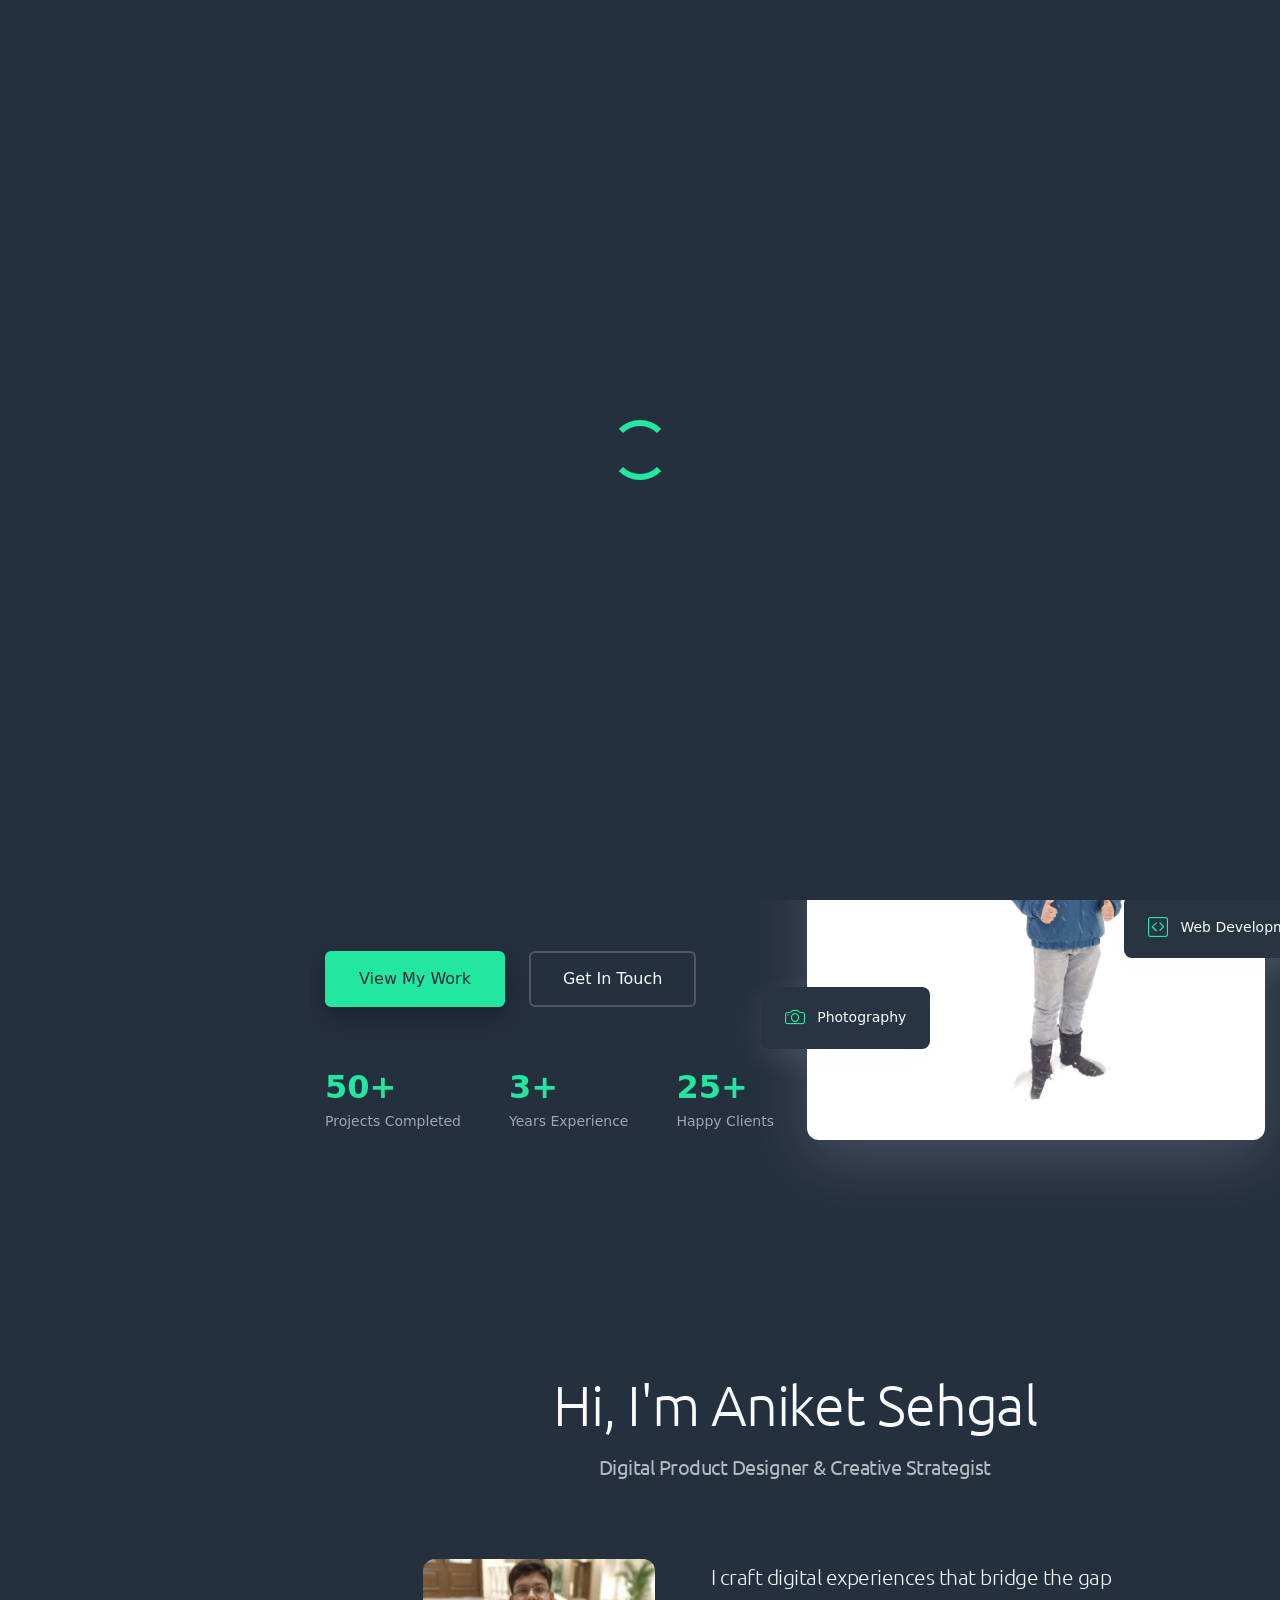
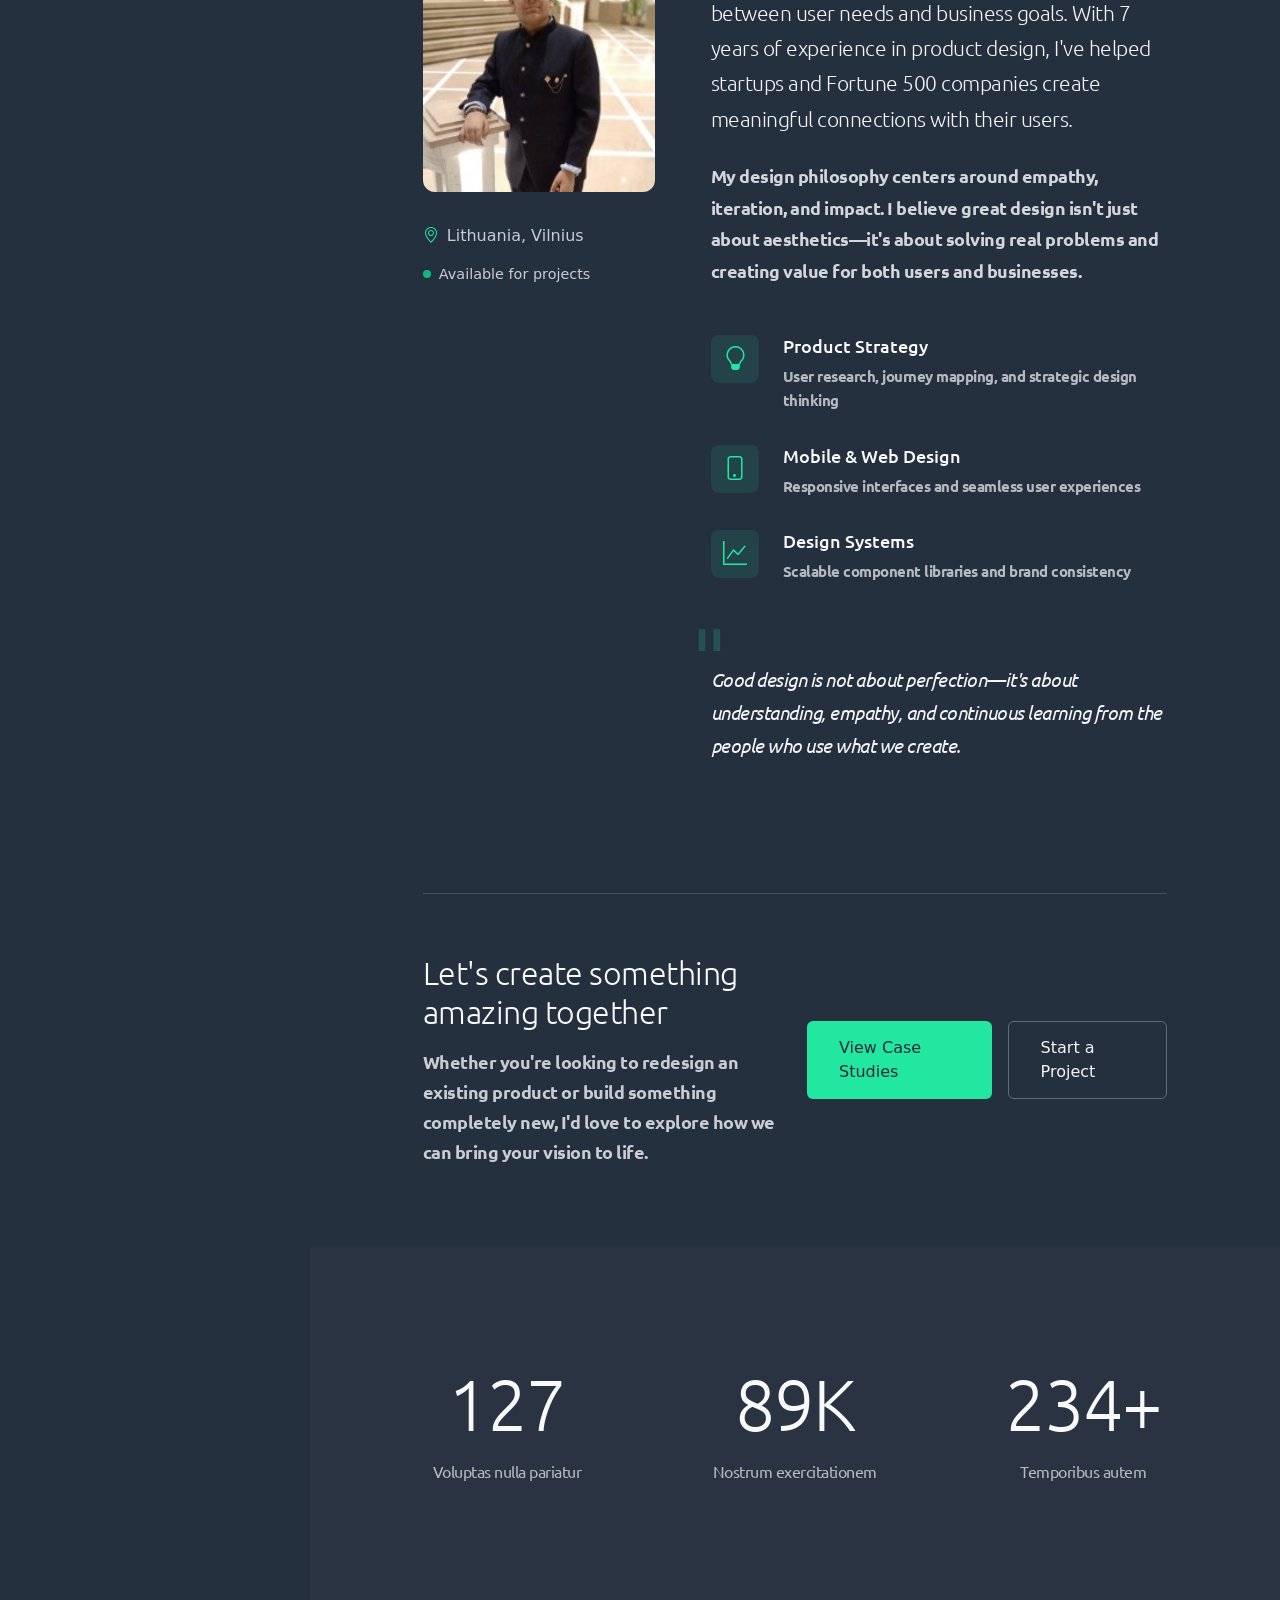
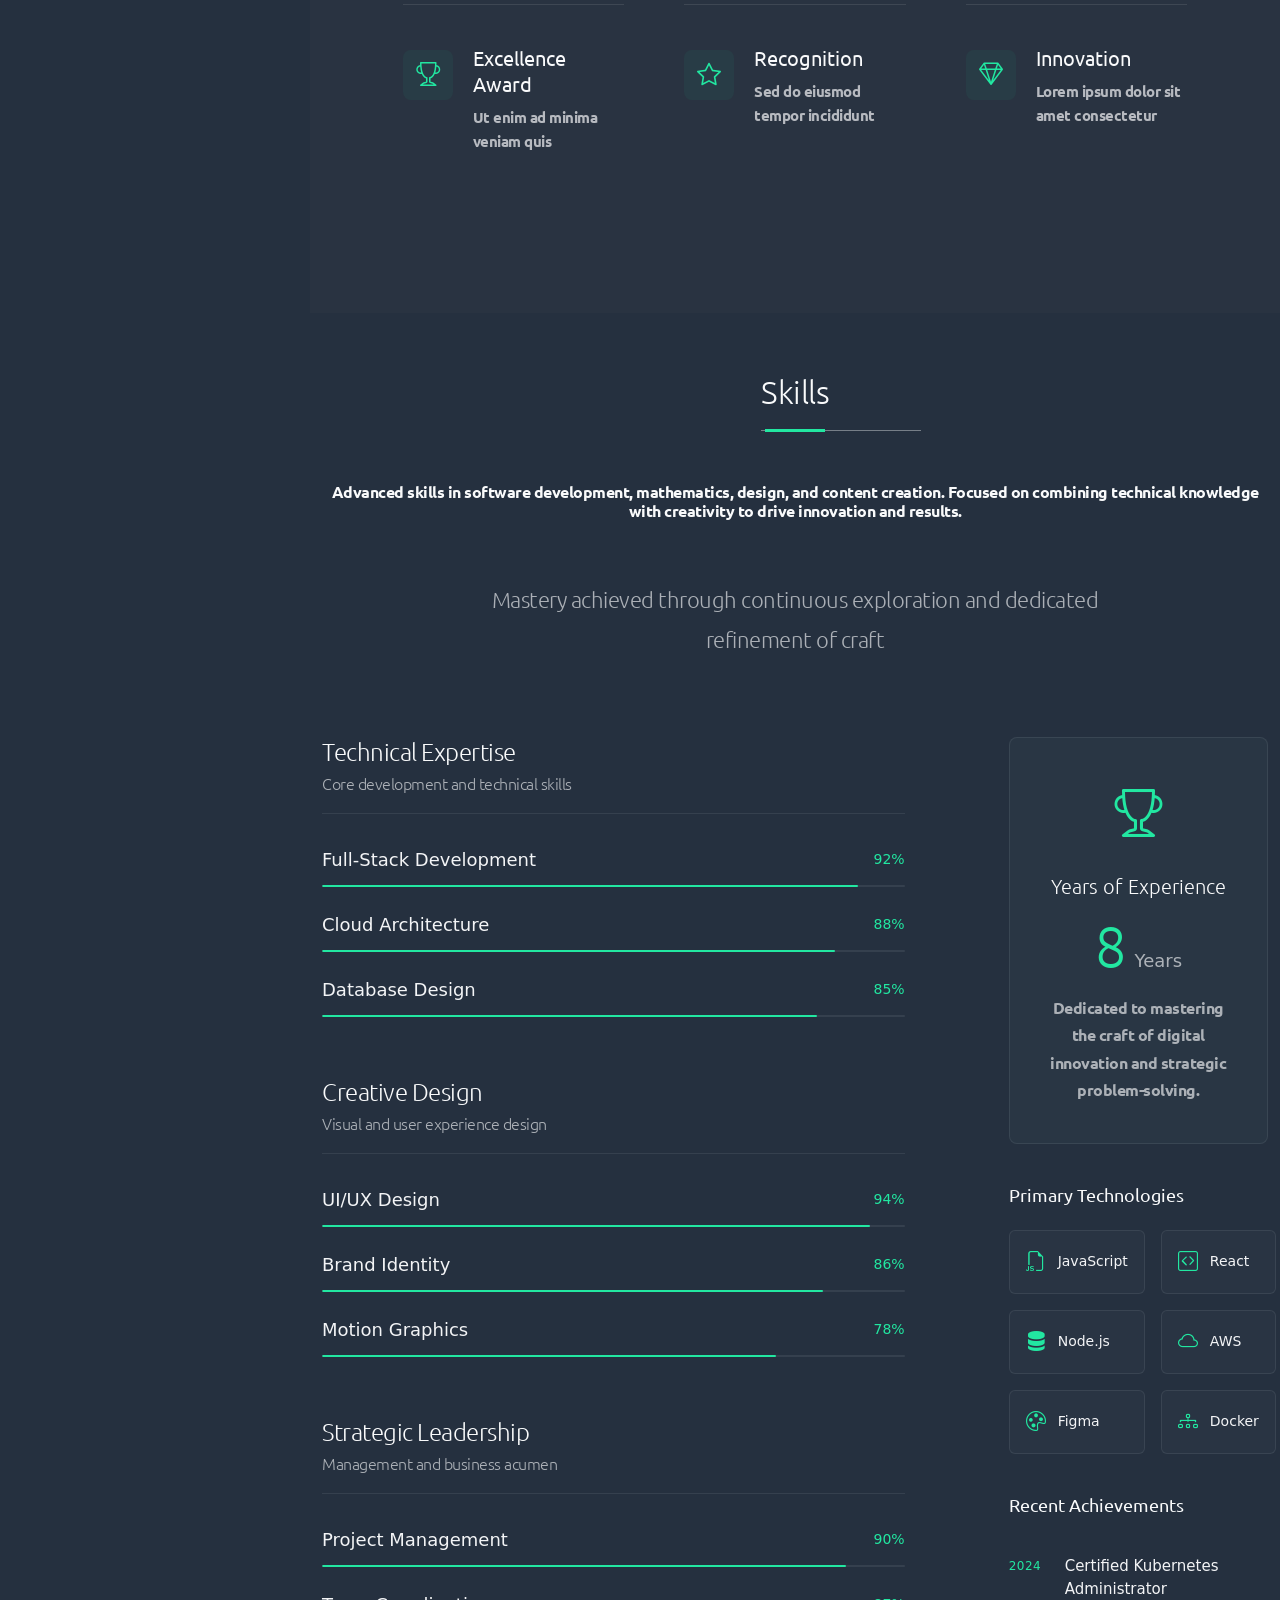
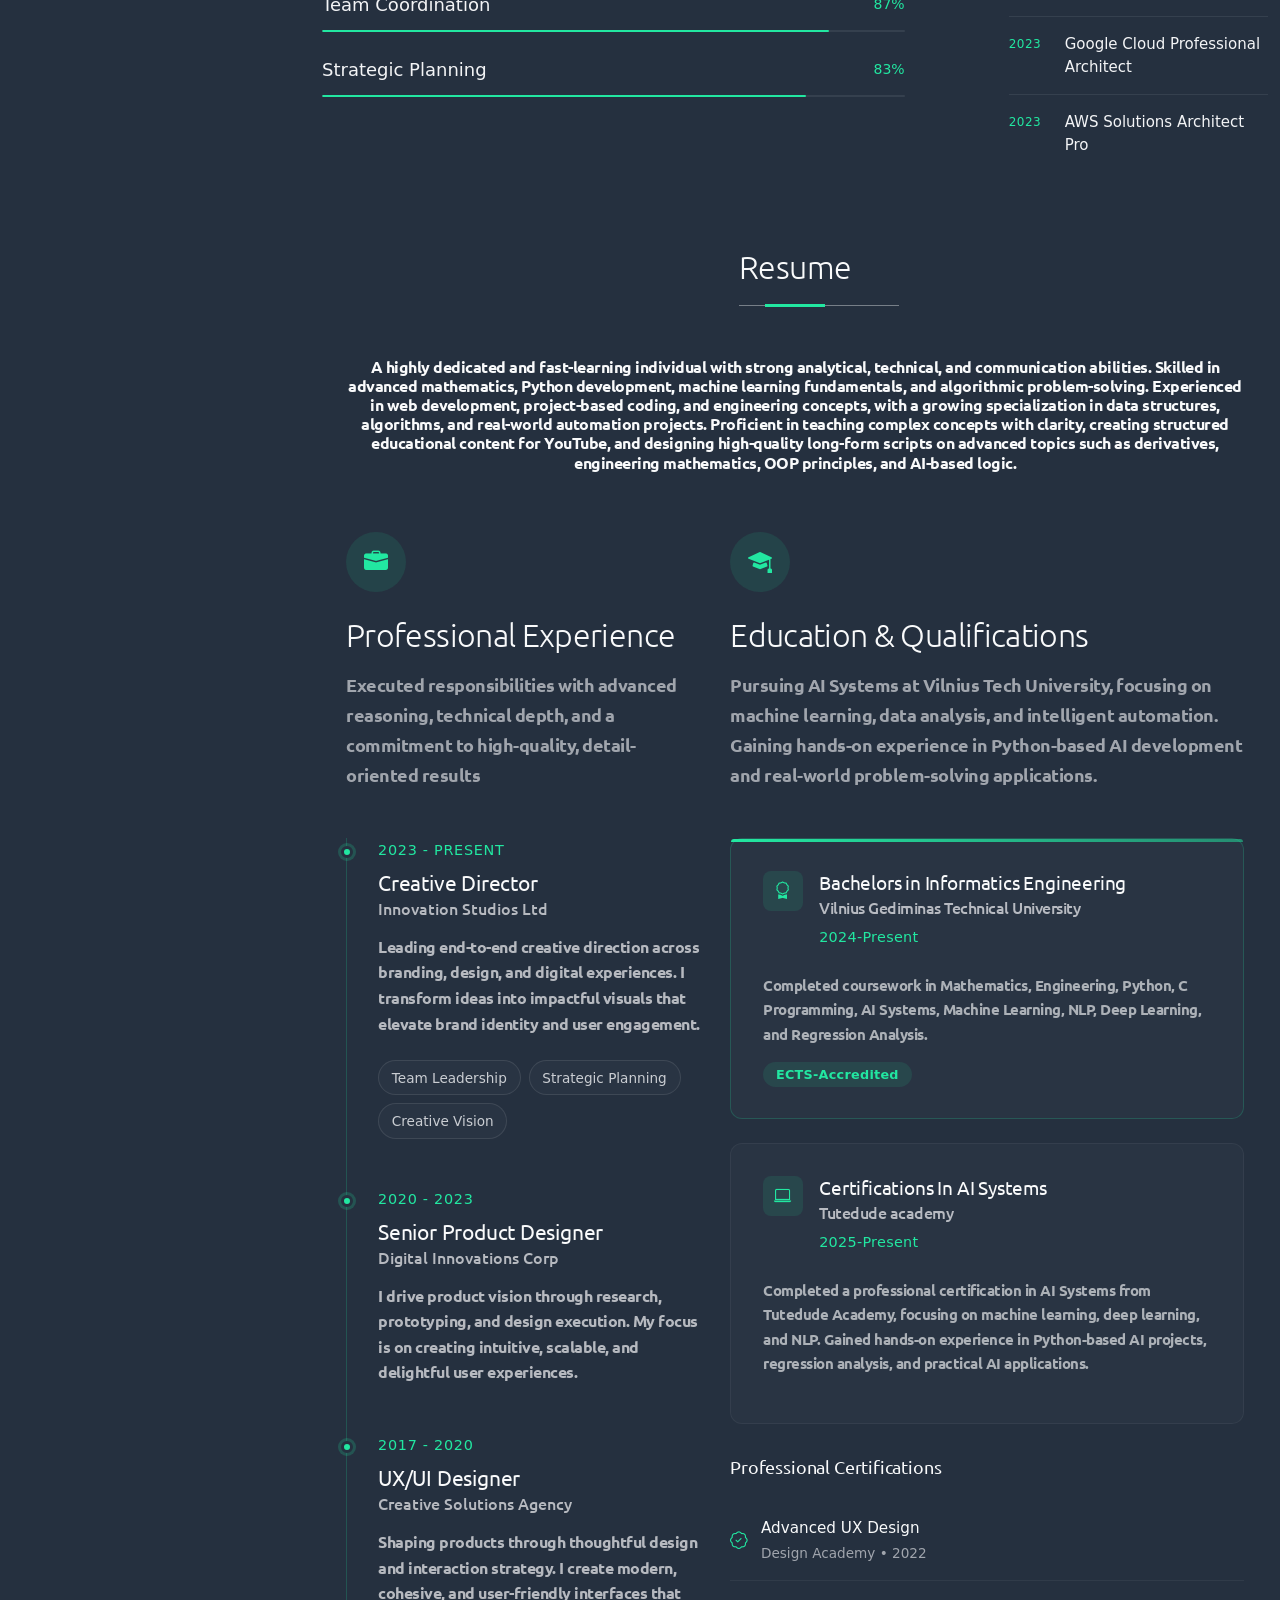
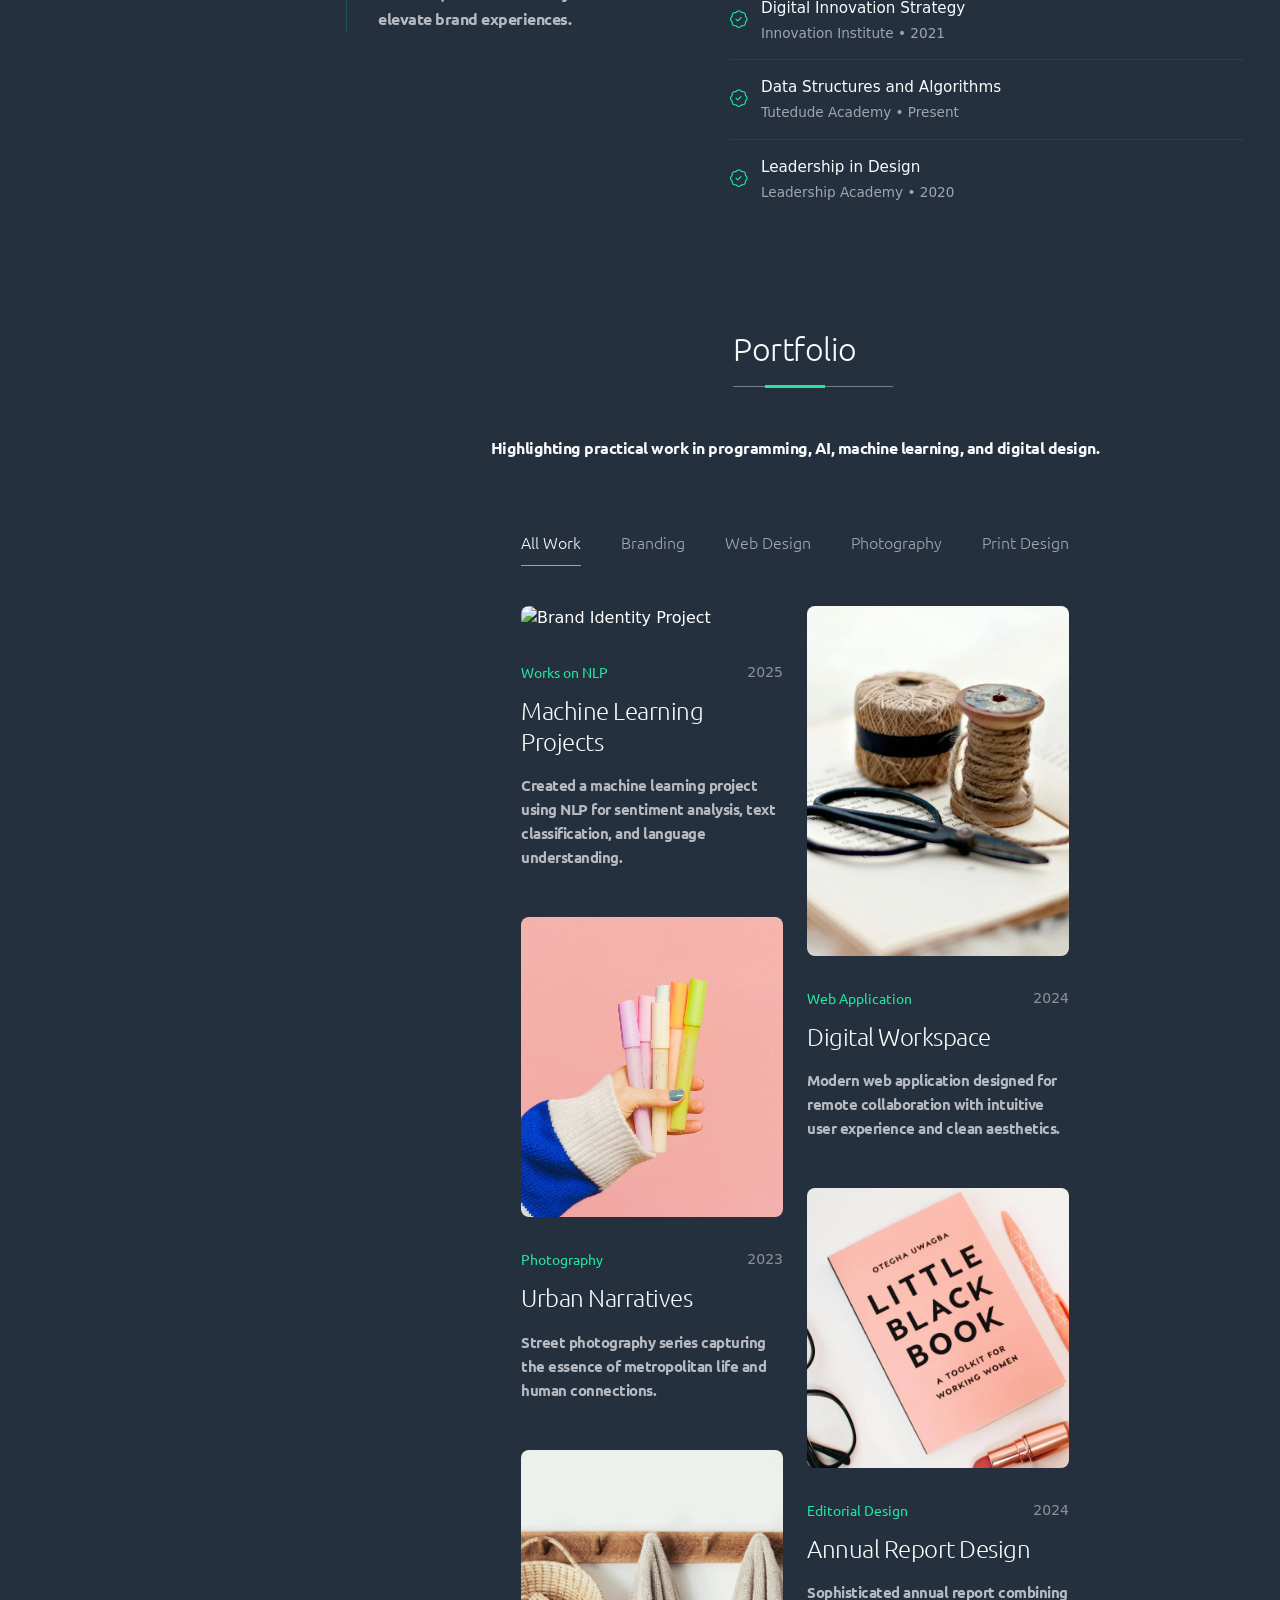
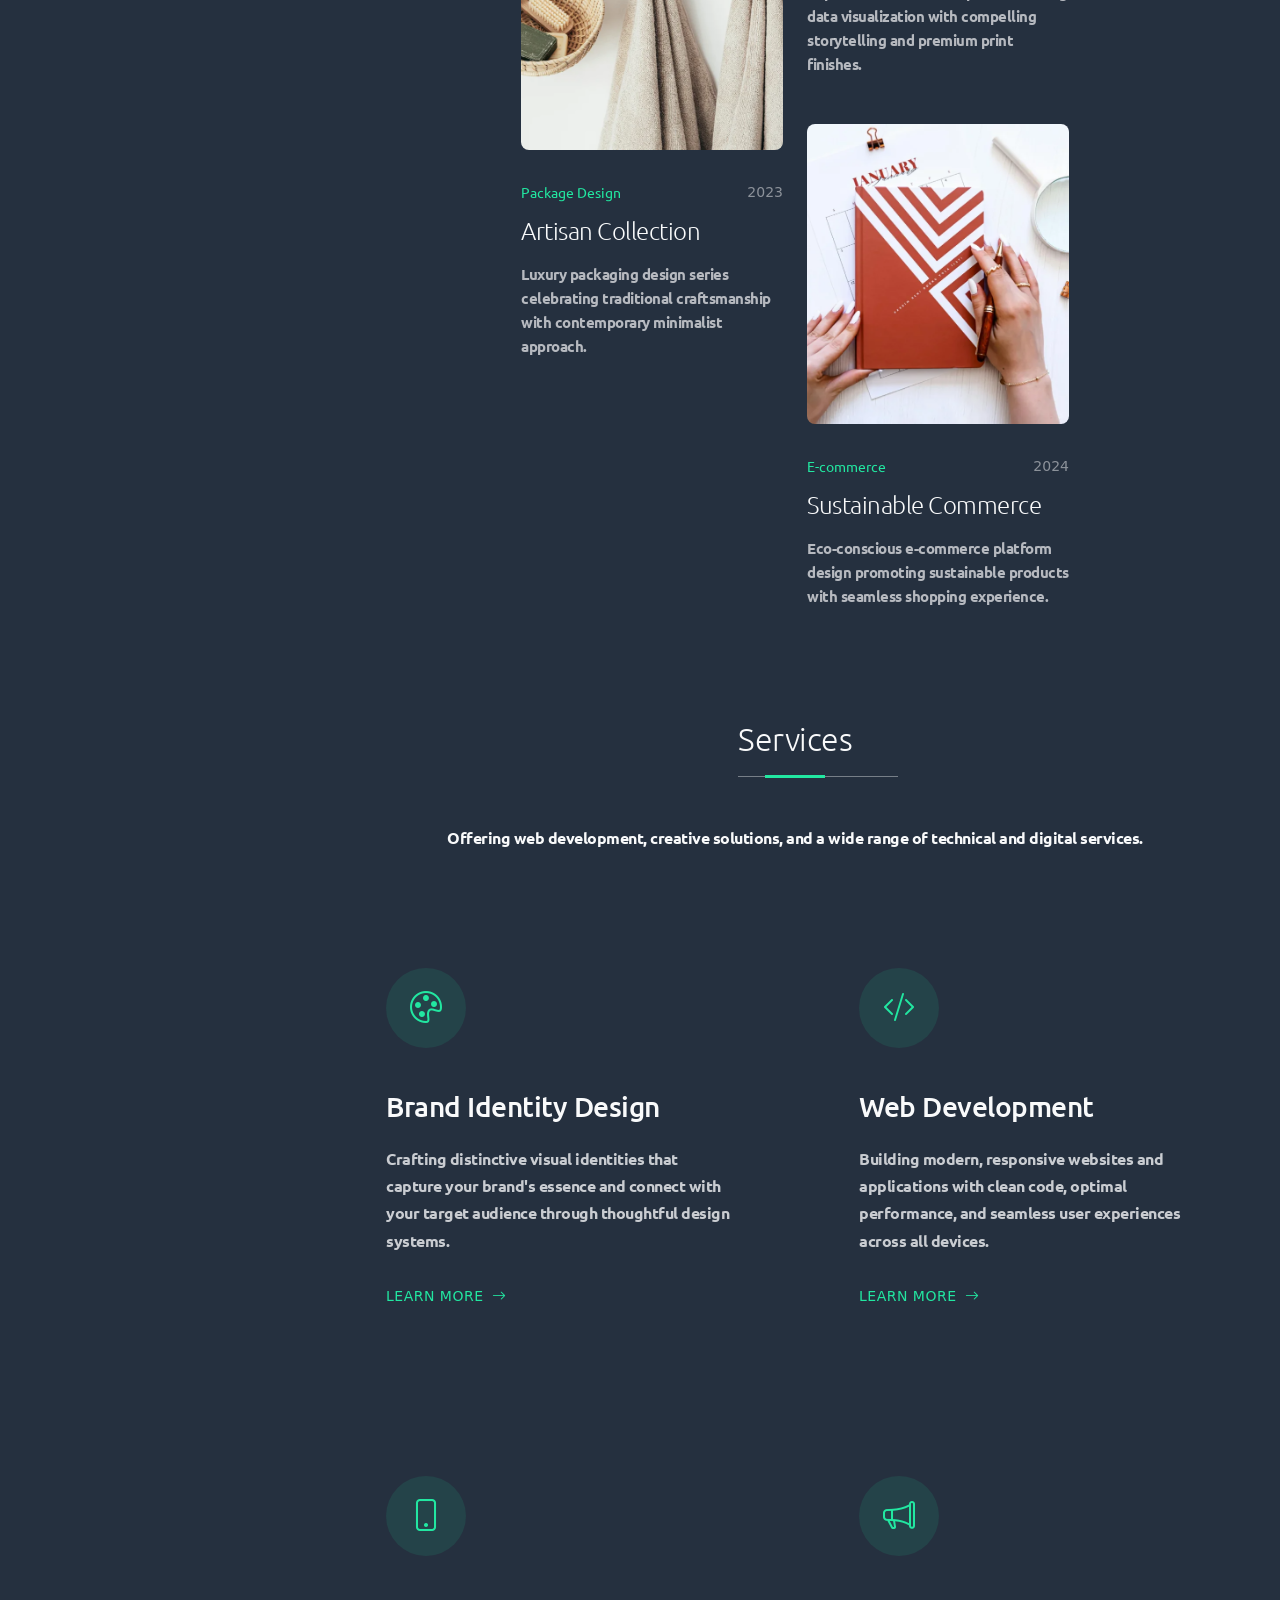
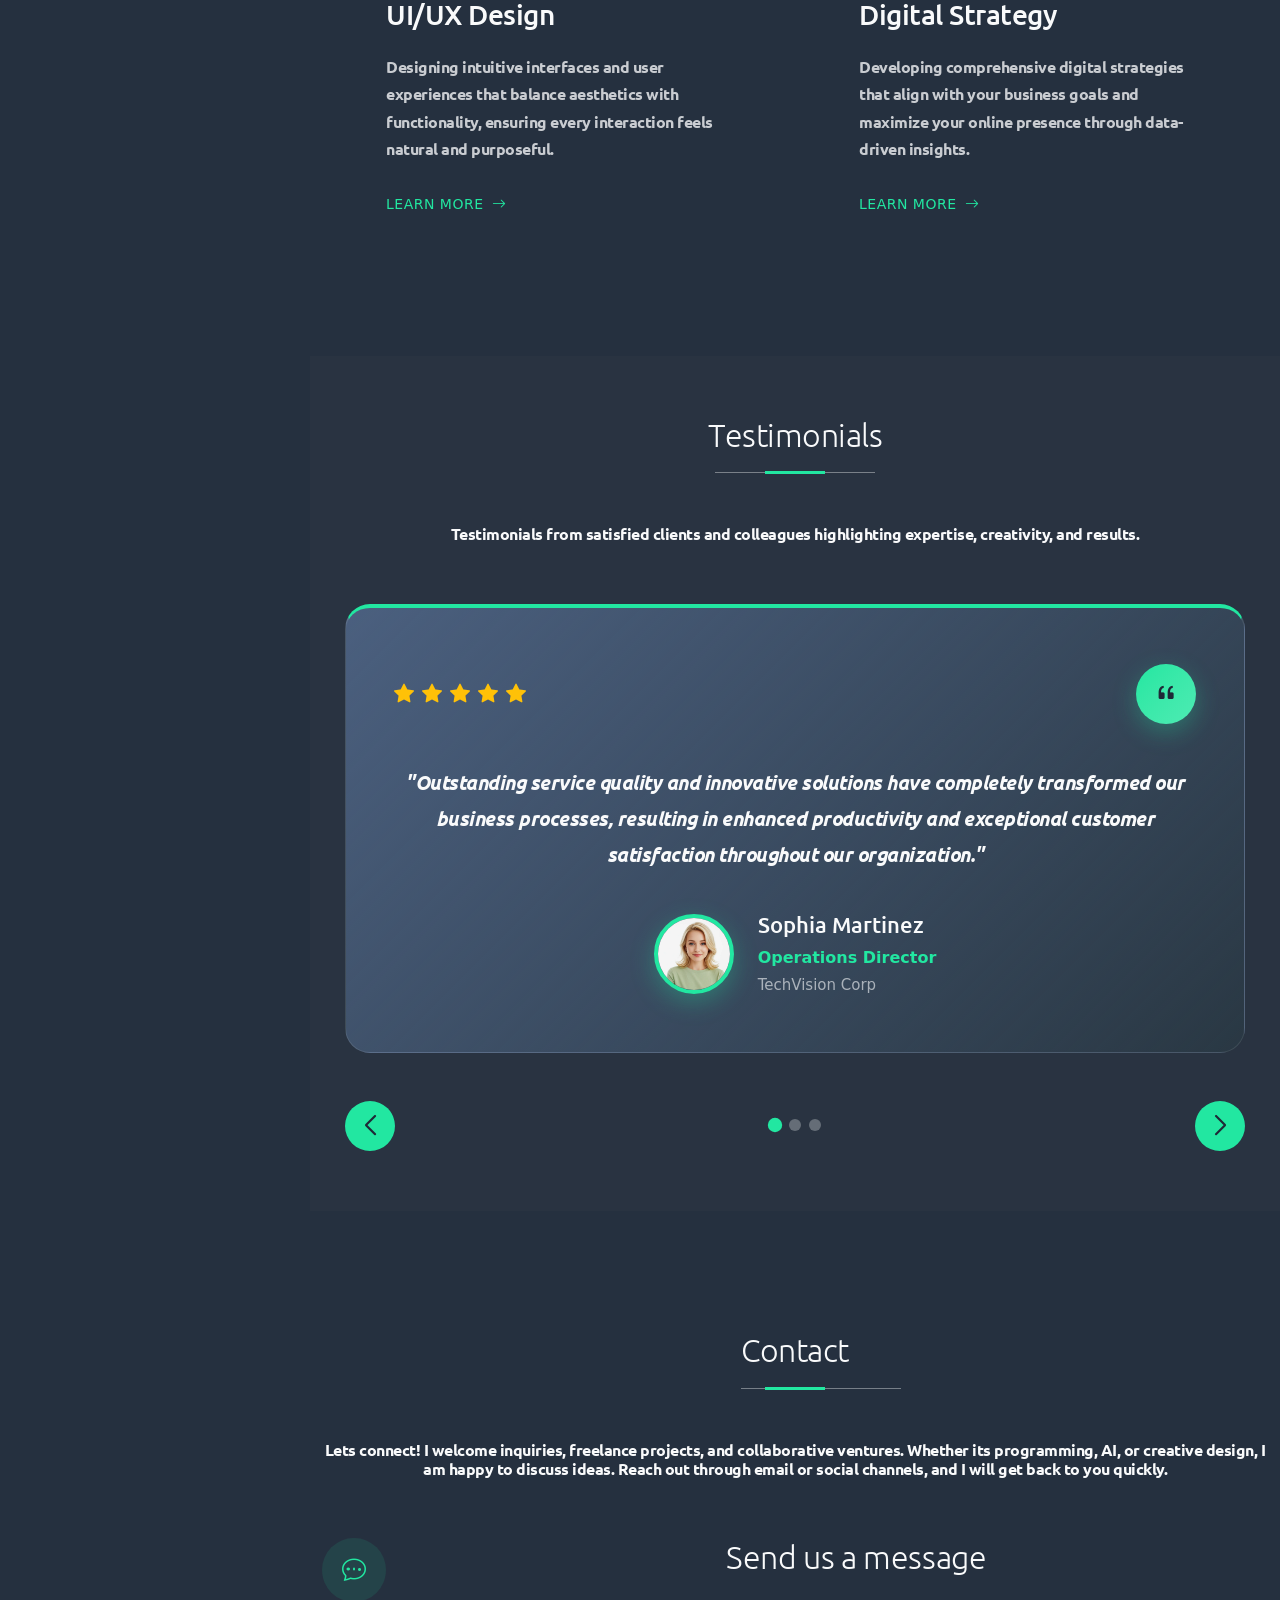
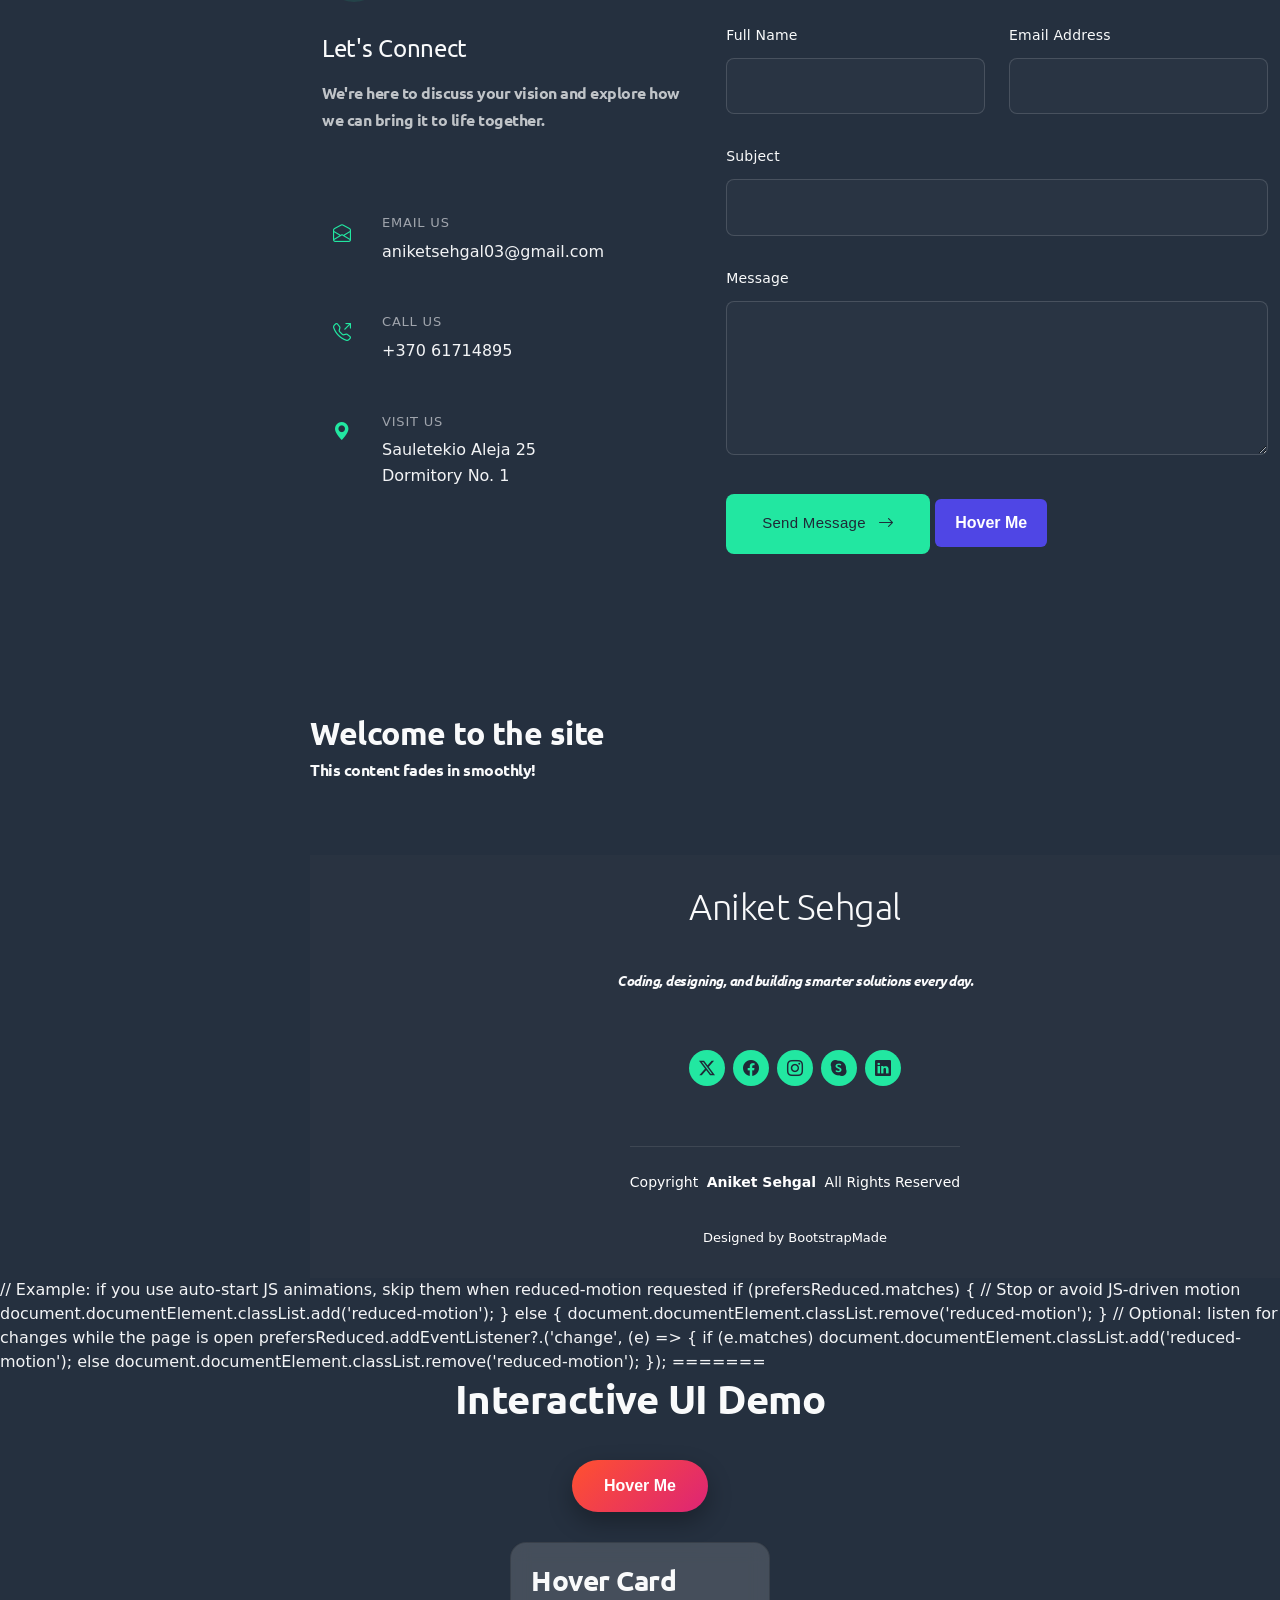
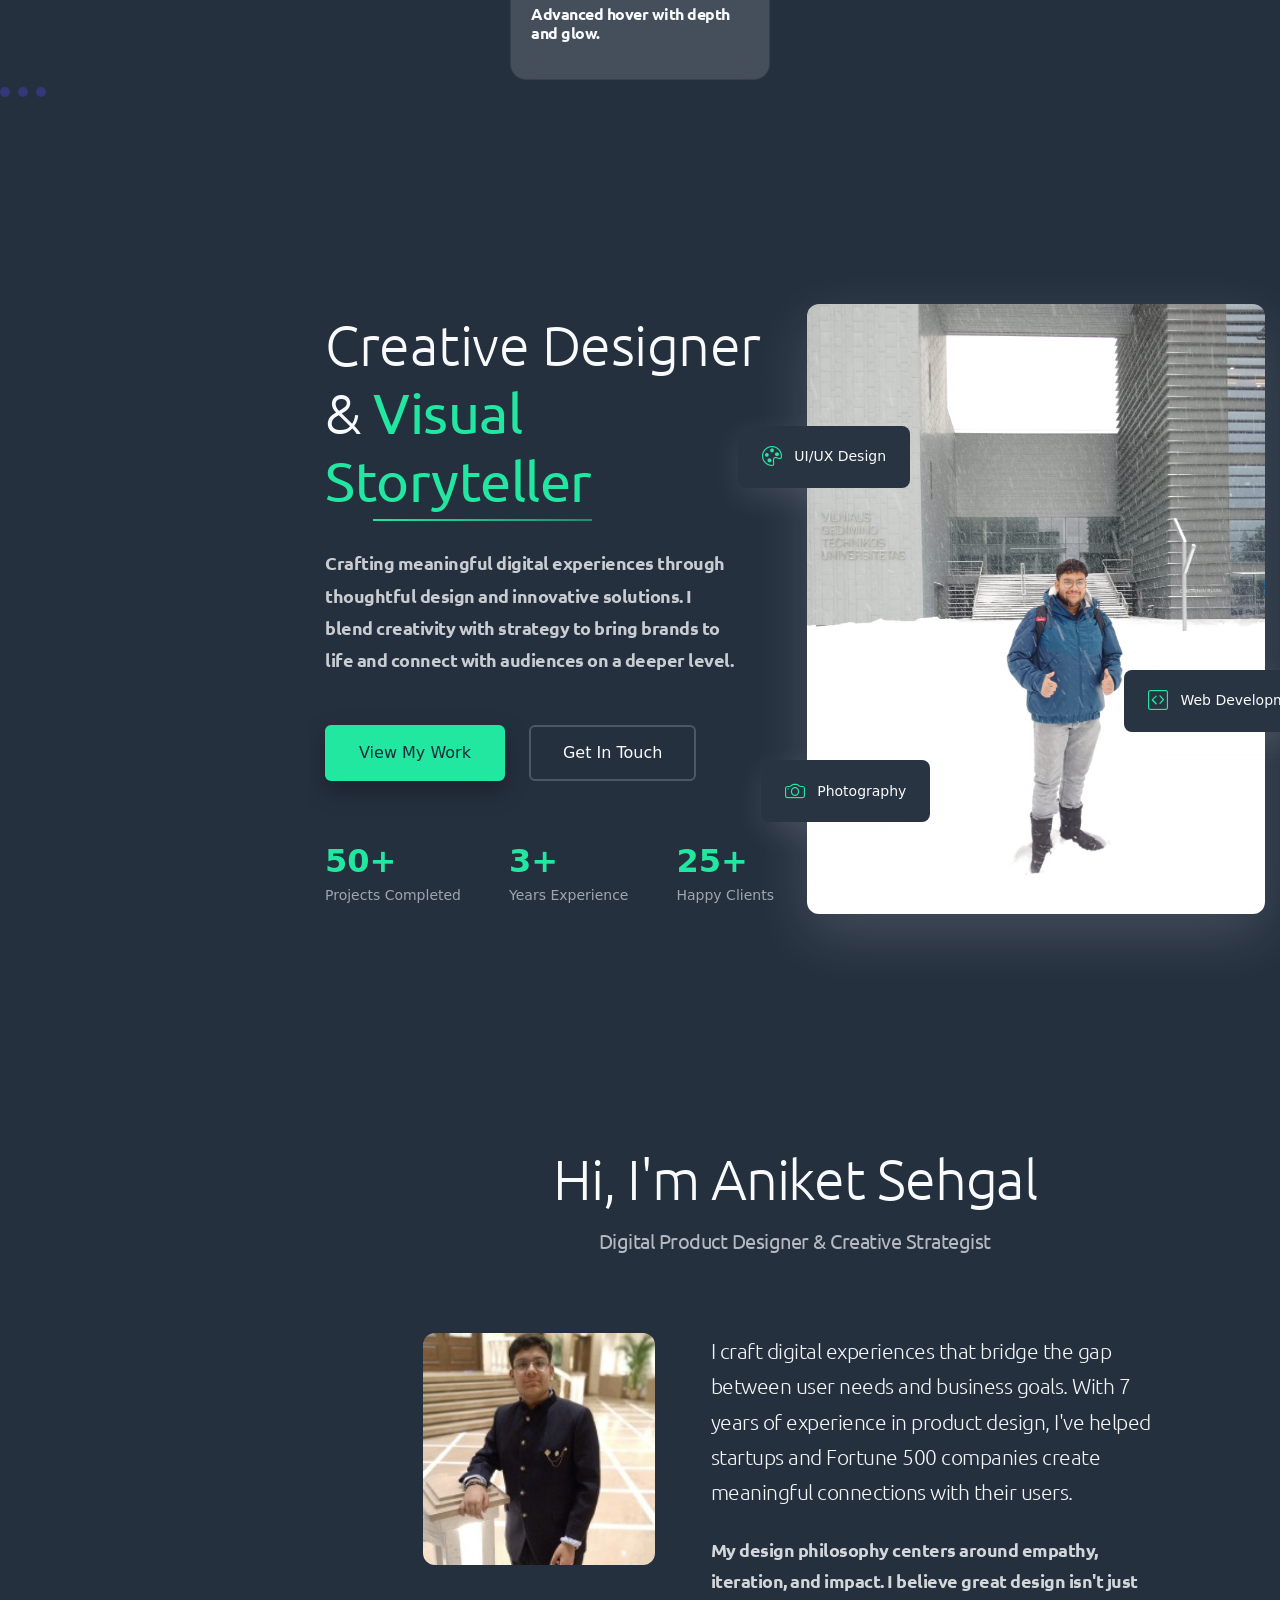
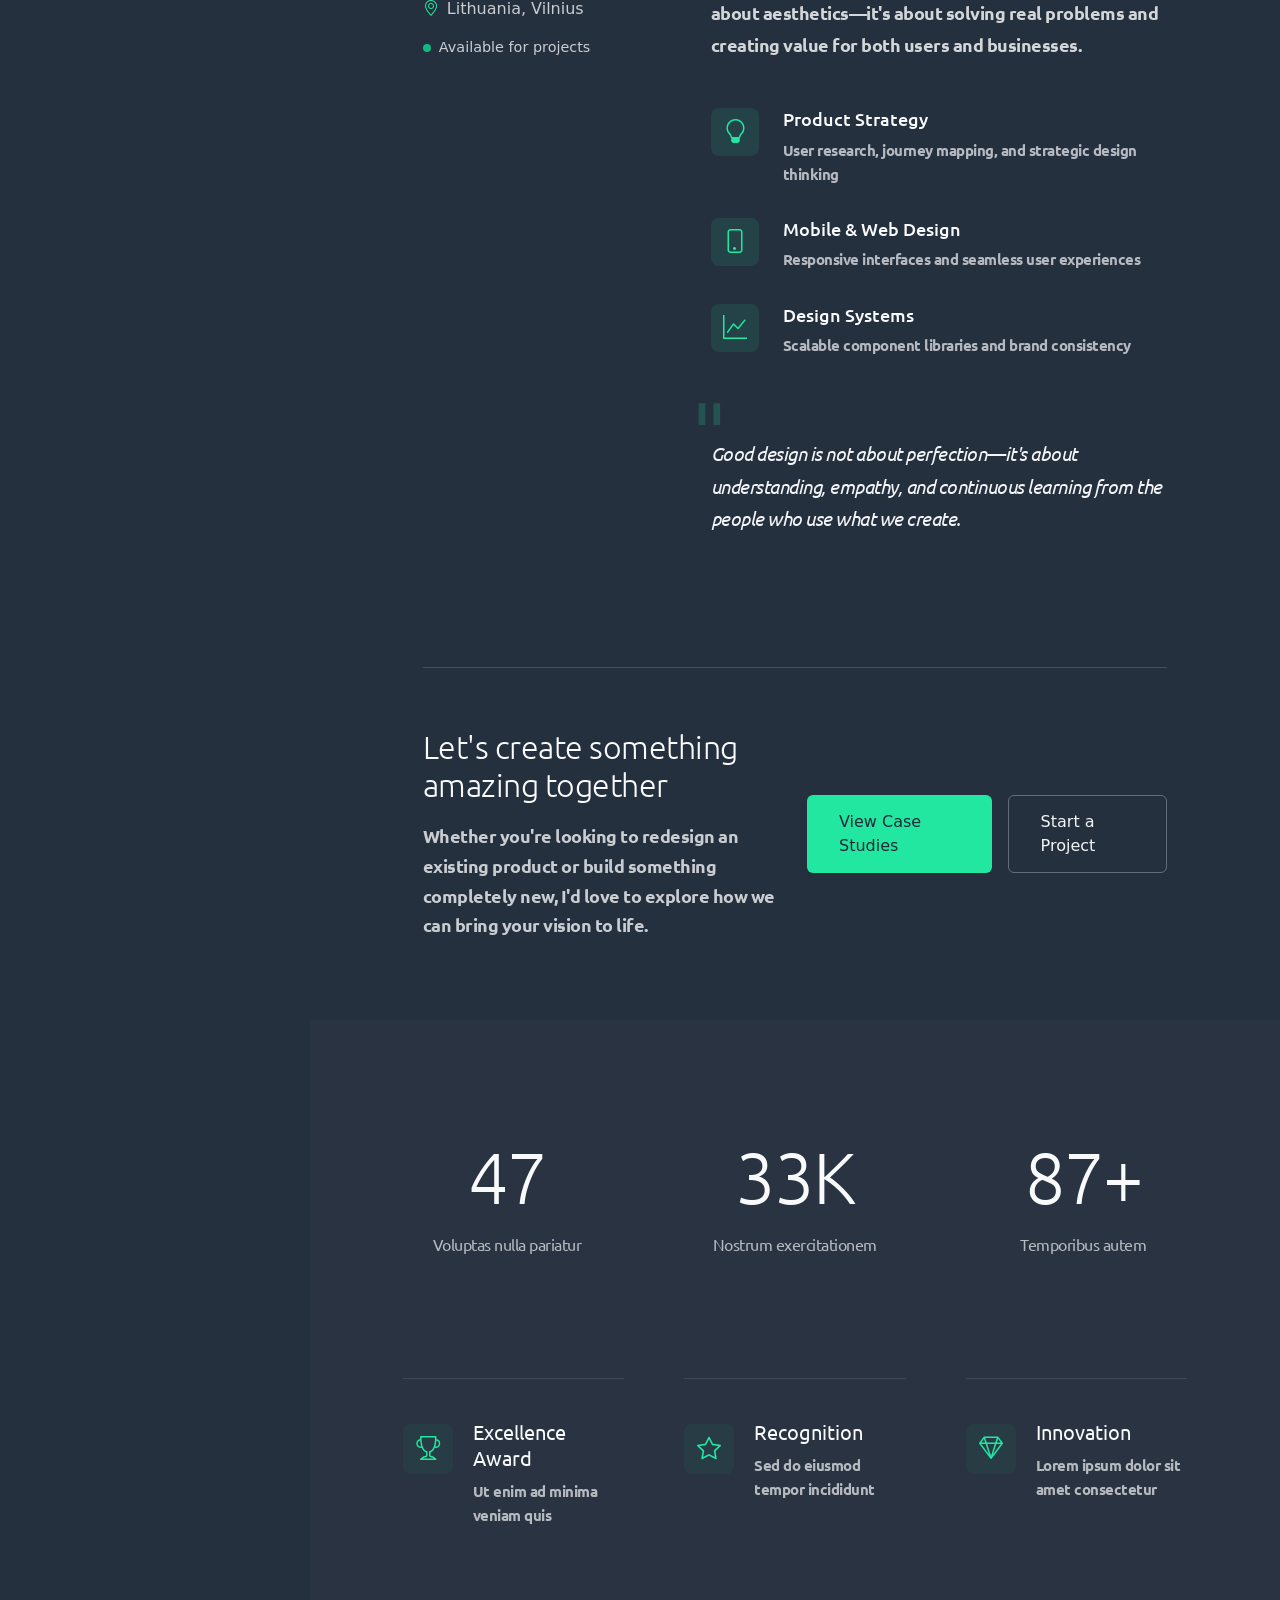
==== commit 550d9dff: "Add animated shapes and background effects" ====
--- a/index.html
+++ b/index.html
@@ -1,1399 +1,2785 @@
-<!DOCTYPE html>
-<html lang="en">
-
-<head>
-  <meta charset="utf-8">
-  <meta content="width=device-width, initial-scale=1.0" name="viewport">
-  <title>Index - MyPage Bootstrap Template</title>
-  <meta name="description" content="">
-  <meta name="keywords" content="">
-
-  <!-- Favicons -->
-  <link href="assets/img/favicon.png" rel="icon">
-  <link href="assets/img/apple-touch-icon.png" rel="apple-touch-icon">
-
-  <!-- Fonts -->
-  <link href="https://fonts.googleapis.com" rel="preconnect">
-  <link href="https://fonts.gstatic.com" rel="preconnect" crossorigin>
-  <link href="https://fonts.googleapis.com/css2?family=Roboto:ital,wght@0,100;0,300;0,400;0,500;0,700;0,900;1,100;1,300;1,400;1,500;1,700;1,900&family=Raleway:ital,wght@0,100;0,200;0,300;0,400;0,500;0,600;0,700;0,800;0,900;1,100;1,200;1,300;1,400;1,500;1,600;1,700;1,800;1,900&family=Ubuntu:ital,wght@0,300;0,400;0,500;0,700;1,300;1,400;1,500;1,700&display=swap" rel="stylesheet">
-
-  <!-- Vendor CSS Files -->
-  <link href="assets/vendor/bootstrap/css/bootstrap.min.css" rel="stylesheet">
-  <link href="assets/vendor/bootstrap-icons/bootstrap-icons.css" rel="stylesheet">
-  <link href="assets/vendor/aos/aos.css" rel="stylesheet">
-  <link href="assets/vendor/glightbox/css/glightbox.min.css" rel="stylesheet">
-  <link href="assets/vendor/swiper/swiper-bundle.min.css" rel="stylesheet">
-
-  <!-- Main CSS File -->
-  <link href="assets/css/custom.css" rel="stylesheet">
-
-  <!-- =======================================================
-  * Template Name: MyPage
-  * Template URL: https://bootstrapmade.com/mypage-bootstrap-personal-template/
-  * Updated: Sep 20 2025 with Bootstrap v5.3.8
-  * Author: BootstrapMade.com
-  * License: https://bootstrapmade.com/license/
-  ======================================================== -->
-</head>
-
-<body class="index-page">
-
-  <!-- Put this as the very first element inside <body> for a page preloader -->
-<div id="page-preloader" class="preloader" role="status" aria-live="polite" aria-busy="true">
-  <div class="spinner" aria-hidden="true"></div>
-  <span class="visually-hidden">Loading…</span>
-</div>
-
-<div class="background"></div>
-
-<div class="container">
-    <h1>Interactive UI Demo</h1>
-
-    <button class="btn-primary">Hover Me</button>
-
-    <div class="card">
-        <h3>Hover Card</h3>
-        <p>Advanced hover with depth and glow.</p>
-    </div>
-</div>
-
-<!-- Decorative Shapes -->
-
-<div class="shape circle"></div>
-<div class="shape circle small"></div>
-<div class="shape triangle"></div>
-<div class="shape triangle small"></div>
-
-
-<style>
-/* layout - cover whole viewport */
-#page-preloader.preloader {
-  position: fixed;
-  inset: 0;             /* top:0; right:0; bottom:0; left:0; */
-  display: grid;
-  place-items: center;
-  background: white;    /* change to match your background */
-  z-index: 9999;
-}
-
-
-/* Accessible hide text */
-.visually-hidden {
-  position: absolute;
-  width: 1px; height: 1px;
-  margin: -1px; padding: 0; border: 0;
-  clip: rect(0 0 0 0); white-space: nowrap; overflow-x: hidden; overflow-y: auto;
-
-}
-
-/* spinner visual */
-.spinner {
-  width: 56px;
-  height: 56px;
-  border-radius: 50%;
-  border: 6px solid rgba(0,0,0,0.08);
-  border-top-color: #4f46e5;    /* visible color */
-  animation: spin 0.9s linear infinite;
-}
-
-/* keyframes */
-@keyframes spin {
-  to { transform: rotate(360deg); }
-}
-
-/* When removed, allow fadeout handled by JS (optional) */
-#page-preloader.fade-out {
-  animation: preloaderFade 300ms ease forwards;
-}
-@keyframes preloaderFade {
-  to { opacity: 0; visibility: hidden; pointer-events: none; }
-}
-</style>
-
-
-<!-- Inline decorative loader -->
-<div class="dots-loader" aria-hidden="true">
-  <span></span><span></span><span></span>
-</div>
-
-<style>
-.dots-loader { display: inline-flex; gap: 8px; align-items:center; }
-.dots-loader span {
-  width: 10px; height: 10px; border-radius: 50%;
-  background: #4f46e5;
-  opacity: 0.35;
-  transform: translateY(0);
-  animation: pulseDot 1s ease-in-out infinite;
-}
-
-/* staggered delays */
-.dots-loader span:nth-child(1) { animation-delay: 0s; }
-.dots-loader span:nth-child(2) { animation-delay: 0.15s; }
-.dots-loader span:nth-child(3) { animation-delay: 0.3s; }
-
-@keyframes pulseDot {
-  0%   { opacity: 0.35; transform: translateY(0); }
-  50%  { opacity: 1; transform: translateY(-6px); }
-  100% { opacity: 0.35; transform: translateY(0); }
-}
-</style>
-
-
-
-  <header id="header" class="header dark-background d-flex flex-column justify-content-between">
-    <i class="header-toggle d-xl-none bi bi-list"></i>
-
-    <div class="header-top">
-      <div class="profile-img">
-        <img src="assets\img\profile\aniket traditional.png" alt="" class="img-fluid">
-      </div>
-
-      <a href="index.html" class="logo d-flex align-items-center justify-content-center">
-        <!-- Uncomment the line below if you also wish to use an image logo -->
-        <!-- <img src="assets/img/logo.webp" alt=""> -->
-        <h1 class="sitename">Aniket Sehgal</h1>
-      </a>
-
-    </div>
-
-    <nav id="navmenu" class="navmenu">
-      <ul>
-        <li><a href="#hero" class="active"><i class="bi bi-house navicon"></i>Home</a></li>
-        <li><a href="#about"><i class="bi bi-person navicon"></i> About</a></li>
-        <li><a href="#resume"><i class="bi bi-file-earmark-text navicon"></i> Resume</a></li>
-        <li><a href="#portfolio"><i class="bi bi-images navicon"></i> Portfolio</a></li>
-        <li><a href="#services"><i class="bi bi-hdd-stack navicon"></i> Services</a></li>
-        <li class="dropdown"><a href="#"><i class="bi bi-menu-button navicon"></i> <span>Dropdown</span> <i class="bi bi-chevron-down toggle-dropdown"></i></a>
-          <ul>
-            <li><a href="#">Dropdown 1</a></li>
-            <li class="dropdown"><a href="#"><span>Deep Dropdown</span> <i class="bi bi-chevron-down toggle-dropdown"></i></a>
-              <ul>
-                <li><a href="#">Deep Dropdown 1</a></li>
-                <li><a href="#">Deep Dropdown 2</a></li>
-                <li><a href="#">Deep Dropdown 3</a></li>
-                <li><a href="#">Deep Dropdown 4</a></li>
-                <li><a href="#">Deep Dropdown 5</a></li>
-              </ul>
-            </li>
-            <li><a href="#">Dropdown 2</a></li>
-            <li><a href="#">Dropdown 3</a></li>
-            <li><a href="#">Dropdown 4</a></li>
-          </ul>
-        </li>
-        <li><a href="#contact"><i class="bi bi-envelope navicon"></i> Contact</a></li>
-      </ul>
-    </nav>
-
-    <div class="social-links text-center">
-      <a href="#" class="twitter"><i class="bi bi-twitter-x"></i></a>
-      <a href="#" class="facebook"><i class="bi bi-facebook"></i></a>
-      <a href="#" class="instagram"><i class="bi bi-instagram"></i></a>
-      <a href="#" class="google-plus"><i class="bi bi-skype"></i></a>
-      <a href="#" class="linkedin"><i class="bi bi-linkedin"></i></a>
-    </div>
-  </header>
-
-  <main class="main">
-
-    <!-- Hero Section -->
-    <section id="hero" class="hero section">
-
-      <div class="container" data-aos="fade-up" data-aos-delay="100">
-
-        <div class="row align-items-center">
-          <div class="col-lg-6 order-2 order-lg-1">
-            <div class="hero-content">
-              <h1 data-aos="fade-up" data-aos-delay="200">
-                Creative Designer &amp;
-                <span class="accent-text">Visual Storyteller</span>
-              </h1>
-              <p class="hero-description" data-aos="fade-up" data-aos-delay="300">
-                Crafting meaningful digital experiences through thoughtful design and innovative solutions. I blend creativity with strategy to bring brands to life and connect with audiences on a deeper level.
-              </p>
-              <div class="hero-actions" data-aos="fade-up" data-aos-delay="400">
-                <a href="#portfolio" class="btn-primary">View My Work</a>
-                <a href="#contact" class="btn-secondary">Get In Touch</a>
-              </div>
-              <div class="hero-stats" data-aos="fade-up" data-aos-delay="500">
-                <div class="stat-item">
-                  <span class="stat-number">50+</span>
-                  <span class="stat-label">Projects Completed</span>
-                </div>
-                <div class="stat-item">
-                  <span class="stat-number">3+</span>
-                  <span class="stat-label">Years Experience</span>
-                </div>
-                <div class="stat-item">
-                  <span class="stat-number">25+</span>
-                  <span class="stat-label">Happy Clients</span>
-                </div>
-              </div>
-            </div>
-          </div>
-
-          <div class="col-lg-6 order-1 order-lg-2">
-            <div class="hero-image" data-aos="fade-up" data-aos-delay="300">
-              <div class="image-wrapper">
-                <img src="assets\img\profile\aniket vilnius.jpg" alt="Creative Designer Portfolio" class="img-fluid main-image">
-                <div class="floating-card card-1" data-aos="fade-up" data-aos-delay="600">
-                  <i class="bi bi-palette"></i>
-                  <span>UI/UX Design</span>
-                </div>
-                <div class="floating-card card-2" data-aos="fade-up" data-aos-delay="700">
-                  <i class="bi bi-code-square"></i>
-                  <span>Web Development</span>
-                </div>
-                <div class="floating-card card-3" data-aos="fade-up" data-aos-delay="800">
-                  <i class="bi bi-camera"></i>
-                  <span>Photography</span>
-                </div>
-              </div>
-            </div>
-          </div>
-        </div>
-
-      </div>
-
-    </section><!-- /Hero Section -->
-
-    <!-- About Section -->
-    <section id="about" class="about section">
-
-      <div class="container" data-aos="fade-up" data-aos-delay="100">
-
-        <div class="row justify-content-center">
-          <div class="col-lg-10">
-
-            <div class="intro-header text-center" data-aos="fade-up" data-aos-delay="150">
-              <h1>Hi, I'm Aniket Sehgal</h1>
-              <p class="subtitle">Digital Product Designer &amp; Creative Strategist</p>
-            </div>
-
-            <div class="main-content-wrapper">
-              <div class="row align-items-start">
-
-                <div class="col-lg-4" data-aos="fade-right" data-aos-delay="200">
-                  <div class="profile-section">
-                    <div class="profile-image-container">
-                      <img src="assets\img\profile\aniket linkedin.jpeg" class="img-fluid" alt="Aniket Sehgal">
-                    </div>
-                    <div class="profile-meta">
-                      <div class="location">
-                        <i class="bi bi-geo-alt"></i>
-                        <span>Lithuania, Vilnius</span>
-                      </div>
-                      <div class="status">
-                        <div class="status-indicator"></div>
-                        <span>Available for projects</span>
-                      </div>
-                    </div>
-                  </div>
-                </div>
-
-                <div class="col-lg-8" data-aos="fade-left" data-aos-delay="250">
-                  <div class="content-area">
-
-                    <div class="story-block">
-                      <p class="lead-text">I craft digital experiences that bridge the gap between user needs and business goals. With 7 years of experience in product design, I've helped startups and Fortune 500 companies create meaningful connections with their users.</p>
-
-                      <p>My design philosophy centers around empathy, iteration, and impact. I believe great design isn't just about aesthetics—it's about solving real problems and creating value for both users and businesses.</p>
-                    </div>
-
-                    <div class="expertise-grid">
-                      <div class="expertise-item" data-aos="zoom-in" data-aos-delay="300">
-                        <div class="expertise-icon">
-                          <i class="bi bi-lightbulb"></i>
-                        </div>
-                        <div class="expertise-content">
-                          <h4>Product Strategy</h4>
-                          <p>User research, journey mapping, and strategic design thinking</p>
-                        </div>
-                      </div>
-
-                      <div class="expertise-item" data-aos="zoom-in" data-aos-delay="350">
-                        <div class="expertise-icon">
-                          <i class="bi bi-phone"></i>
-                        </div>
-                        <div class="expertise-content">
-                          <h4>Mobile &amp; Web Design</h4>
-                          <p>Responsive interfaces and seamless user experiences</p>
-                        </div>
-                      </div>
-
-                      <div class="expertise-item" data-aos="zoom-in" data-aos-delay="400">
-                        <div class="expertise-icon">
-                          <i class="bi bi-graph-up"></i>
-                        </div>
-                        <div class="expertise-content">
-                          <h4>Design Systems</h4>
-                          <p>Scalable component libraries and brand consistency</p>
-                        </div>
-                      </div>
-                    </div>
-
-                    <div class="philosophy-quote" data-aos="fade-up" data-aos-delay="450">
-                      <div class="quote-mark">"</div>
-                      <p>Good design is not about perfection—it's about understanding, empathy, and continuous learning from the people who use what we create.</p>
-                    </div>
-
-                  </div>
-                </div>
-
-              </div>
-            </div>
-
-            <div class="bottom-section" data-aos="fade-up" data-aos-delay="500">
-              <div class="row align-items-center">
-                <div class="col-lg-6">
-                  <div class="collaboration-text">
-                    <h3>Let's create something amazing together</h3>
-                    <p>Whether you're looking to redesign an existing product or build something completely new, I'd love to explore how we can bring your vision to life.</p>
-                  </div>
-                </div>
-                <div class="col-lg-6">
-                  <div class="action-buttons">
-                    <a href="#portfolio" class="btn-custom primary">View Case Studies</a>
-                    <a href="#contact" class="btn-custom secondary">Start a Project</a>
-                  </div>
-                </div>
-              </div>
-            </div>
-
-          </div>
-        </div>
-
-      </div>
-
-    </section><!-- /About Section -->
-
-    <!-- Stats Section -->
-    <section id="stats" class="stats section light-background">
-
-      <div class="container" data-aos="fade-up" data-aos-delay="100">
-
-        <div class="row justify-content-center">
-          <div class="col-lg-10">
-
-            <div class="stats-grid">
-              <div class="stat-item" data-aos="fade-up" data-aos-delay="200">
-                <div class="stat-number">
-                  <span data-purecounter-start="0" data-purecounter-end="127" data-purecounter-duration="1" class="purecounter"></span>
-                </div>
-                <p class="stat-label">Voluptas nulla pariatur</p>
-              </div>
-
-              <div class="stat-item" data-aos="fade-up" data-aos-delay="300">
-                <div class="stat-number">
-                  <span data-purecounter-start="0" data-purecounter-end="89" data-purecounter-duration="1" class="purecounter"></span>K
-                </div>
-                <p class="stat-label">Nostrum exercitationem</p>
-              </div>
-
-              <div class="stat-item" data-aos="fade-up" data-aos-delay="400">
-                <div class="stat-number">
-                  <span data-purecounter-start="0" data-purecounter-end="234" data-purecounter-duration="1" class="purecounter"></span>+
-                </div>
-                <p class="stat-label">Temporibus autem</p>
-              </div>
-            </div>
-
-            <div class="achievements-row" data-aos="fade-up" data-aos-delay="500">
-              <div class="achievement">
-                <div class="achievement-icon">
-                  <i class="bi bi-trophy"></i>
-                </div>
-                <div class="achievement-content">
-                  <h4>Excellence Award</h4>
-                  <p>Ut enim ad minima veniam quis</p>
-                </div>
-              </div>
-
-              <div class="achievement">
-                <div class="achievement-icon">
-                  <i class="bi bi-star"></i>
-                </div>
-                <div class="achievement-content">
-                  <h4>Recognition</h4>
-                  <p>Sed do eiusmod tempor incididunt</p>
-                </div>
-              </div>
-
-              <div class="achievement">
-                <div class="achievement-icon">
-                  <i class="bi bi-gem"></i>
-                </div>
-                <div class="achievement-content">
-                  <h4>Innovation</h4>
-                  <p>Lorem ipsum dolor sit amet consectetur</p>
-                </div>
-              </div>
-            </div>
-
-          </div>
-        </div>
-
-      </div>
-
-    </section><!-- /Stats Section -->
-
-    <!-- Skills Section -->
-    <section id="skills" class="skills section">
-
-      <!-- Section Title -->
-      <div class="container section-title" data-aos="fade-up">
-        <h2>Skills</h2>
-        <p>Advanced skills in software development, mathematics, design, and content creation.
-Focused on combining technical knowledge with creativity to drive innovation and results.</p>
-      </div><!-- End Section Title -->
-
-      <div class="container" data-aos="fade-up" data-aos-delay="100">
-
-        <div class="row justify-content-center">
-          <div class="col-lg-10">
-            <div class="intro-content text-center mb-5" data-aos="fade-up" data-aos-delay="150">
-              <p class="lead-text">Mastery achieved through continuous exploration and dedicated refinement of craft</p>
-            </div>
-          </div>
-        </div>
-
-        <div class="row">
-          <div class="col-lg-8">
-            <div class="skills-container">
-
-              <div class="skill-category skills-animation" data-aos="fade-up" data-aos-delay="200">
-                <div class="category-header">
-                  <h3 class="category-title">Technical Expertise</h3>
-                  <p class="category-subtitle">Core development and technical skills</p>
-                </div>
-                <div class="skills-list">
-                  <div class="skill-row">
-                    <div class="skill-info">
-                      <span class="skill-name">Full-Stack Development</span>
-                      <span class="skill-percentage">92%</span>
-                    </div>
-                    <div class="progress">
-                      <div class="progress-bar" role="progressbar" aria-valuenow="92" aria-valuemin="0" aria-valuemax="100"></div>
-                    </div>
-                  </div>
-                  <div class="skill-row">
-                    <div class="skill-info">
-                      <span class="skill-name">Cloud Architecture</span>
-                      <span class="skill-percentage">88%</span>
-                    </div>
-                    <div class="progress">
-                      <div class="progress-bar" role="progressbar" aria-valuenow="88" aria-valuemin="0" aria-valuemax="100"></div>
-                    </div>
-                  </div>
-                  <div class="skill-row">
-                    <div class="skill-info">
-                      <span class="skill-name">Database Design</span>
-                      <span class="skill-percentage">85%</span>
-                    </div>
-                    <div class="progress">
-                      <div class="progress-bar" role="progressbar" aria-valuenow="85" aria-valuemin="0" aria-valuemax="100"></div>
-                    </div>
-                  </div>
-                </div>
-              </div>
-
-              <div class="skill-category skills-animation" data-aos="fade-up" data-aos-delay="250">
-                <div class="category-header">
-                  <h3 class="category-title">Creative Design</h3>
-                  <p class="category-subtitle">Visual and user experience design</p>
-                </div>
-                <div class="skills-list">
-                  <div class="skill-row">
-                    <div class="skill-info">
-                      <span class="skill-name">UI/UX Design</span>
-                      <span class="skill-percentage">94%</span>
-                    </div>
-                    <div class="progress">
-                      <div class="progress-bar" role="progressbar" aria-valuenow="94" aria-valuemin="0" aria-valuemax="100"></div>
-                    </div>
-                  </div>
-                  <div class="skill-row">
-                    <div class="skill-info">
-                      <span class="skill-name">Brand Identity</span>
-                      <span class="skill-percentage">86%</span>
-                    </div>
-                    <div class="progress">
-                      <div class="progress-bar" role="progressbar" aria-valuenow="86" aria-valuemin="0" aria-valuemax="100"></div>
-                    </div>
-                  </div>
-                  <div class="skill-row">
-                    <div class="skill-info">
-                      <span class="skill-name">Motion Graphics</span>
-                      <span class="skill-percentage">78%</span>
-                    </div>
-                    <div class="progress">
-                      <div class="progress-bar" role="progressbar" aria-valuenow="78" aria-valuemin="0" aria-valuemax="100"></div>
-                    </div>
-                  </div>
-                </div>
-              </div>
-
-              <div class="skill-category skills-animation" data-aos="fade-up" data-aos-delay="300">
-                <div class="category-header">
-                  <h3 class="category-title">Strategic Leadership</h3>
-                  <p class="category-subtitle">Management and business acumen</p>
-                </div>
-                <div class="skills-list">
-                  <div class="skill-row">
-                    <div class="skill-info">
-                      <span class="skill-name">Project Management</span>
-                      <span class="skill-percentage">90%</span>
-                    </div>
-                    <div class="progress">
-                      <div class="progress-bar" role="progressbar" aria-valuenow="90" aria-valuemin="0" aria-valuemax="100"></div>
-                    </div>
-                  </div>
-                  <div class="skill-row">
-                    <div class="skill-info">
-                      <span class="skill-name">Team Coordination</span>
-                      <span class="skill-percentage">87%</span>
-                    </div>
-                    <div class="progress">
-                      <div class="progress-bar" role="progressbar" aria-valuenow="87" aria-valuemin="0" aria-valuemax="100"></div>
-                    </div>
-                  </div>
-                  <div class="skill-row">
-                    <div class="skill-info">
-                      <span class="skill-name">Strategic Planning</span>
-                      <span class="skill-percentage">83%</span>
-                    </div>
-                    <div class="progress">
-                      <div class="progress-bar" role="progressbar" aria-valuenow="83" aria-valuemin="0" aria-valuemax="100"></div>
-                    </div>
-                  </div>
-                </div>
-              </div>
-
-            </div>
-          </div>
-
-          <div class="col-lg-4">
-            <div class="skills-sidebar">
-
-              <div class="expertise-highlight" data-aos="fade-up" data-aos-delay="350">
-                <div class="highlight-icon">
-                  <i class="bi bi-trophy"></i>
-                </div>
-                <h4 class="highlight-title">Years of Experience</h4>
-                <div class="experience-number">
-                  <span data-purecounter-start="0" data-purecounter-end="8" data-purecounter-duration="1" class="purecounter"></span>
-                  <span class="experience-label">Years</span>
-                </div>
-                <p class="highlight-description">Dedicated to mastering the craft of digital innovation and strategic problem-solving.</p>
-              </div>
-
-              <div class="technologies-section" data-aos="fade-up" data-aos-delay="400">
-                <h5 class="tech-title">Primary Technologies</h5>
-                <div class="tech-stack">
-                  <div class="tech-item">
-                    <i class="bi bi-filetype-js"></i>
-                    <span>JavaScript</span>
-                  </div>
-                  <div class="tech-item">
-                    <i class="bi bi-code-square"></i>
-                    <span>React</span>
-                  </div>
-                  <div class="tech-item">
-                    <i class="bi bi-server"></i>
-                    <span>Node.js</span>
-                  </div>
-                  <div class="tech-item">
-                    <i class="bi bi-cloud"></i>
-                    <span>AWS</span>
-                  </div>
-                  <div class="tech-item">
-                    <i class="bi bi-palette"></i>
-                    <span>Figma</span>
-                  </div>
-                  <div class="tech-item">
-                    <i class="bi bi-diagram-3"></i>
-                    <span>Docker</span>
-                  </div>
-                </div>
-              </div>
-
-              <div class="achievements-section" data-aos="fade-up" data-aos-delay="450">
-                <h5 class="achievements-title">Recent Achievements</h5>
-                <div class="achievement-list">
-                  <div class="achievement-item">
-                    <div class="achievement-date">2024</div>
-                    <div class="achievement-text">Certified Kubernetes Administrator</div>
-                  </div>
-                  <div class="achievement-item">
-                    <div class="achievement-date">2023</div>
-                    <div class="achievement-text">Google Cloud Professional Architect</div>
-                  </div>
-                  <div class="achievement-item">
-                    <div class="achievement-date">2023</div>
-                    <div class="achievement-text">AWS Solutions Architect Pro</div>
-                  </div>
-                </div>
-              </div>
-
-            </div>
-          </div>
-        </div>
-
-      </div>
-
-    </section><!-- /Skills Section -->
-
-    <!-- Resume Section -->
-    <section id="resume" class="resume section">
-
-      <!-- Section Title -->
-      <div class="container section-title" data-aos="fade-up">
-        <h2>Resume</h2>
-        <p>A highly dedicated and fast-learning individual with strong analytical, technical, and communication abilities. Skilled in advanced mathematics, Python development, machine learning fundamentals, and algorithmic problem-solving. Experienced in web development, project-based coding, and engineering concepts, with a growing specialization in data structures, algorithms, and real-world automation projects.
-          Proficient in teaching complex concepts with clarity, creating structured educational content for YouTube, and designing high-quality long-form scripts on advanced topics such as derivatives, engineering mathematics, OOP principles, and AI-based logic.</p>
-      </div><!-- End Section Title -->
-
-      <div class="container" data-aos="fade-up" data-aos-delay="100">
-
-        <div class="row align-items-start">
-          <div class="col-lg-5" data-aos="fade-right" data-aos-delay="200">
-            <div class="professional-journey">
-              <div class="section-intro">
-                <div class="icon-wrapper">
-                  <i class="bi bi-briefcase-fill"></i>
-                </div>
-                <h2>Professional Experience</h2>
-                <p>Executed responsibilities with advanced reasoning, technical depth, and a commitment to high-quality, detail-oriented results</p>
-              </div>
-
-              <div class="experience-timeline">
-                <div class="timeline-item" data-aos="fade-up" data-aos-delay="300">
-                  <div class="timeline-dot"></div>
-                  <div class="timeline-content">
-                    <div class="position-meta">
-                      <span class="timeline-year">2023 - Present</span>
-                    </div>
-                    <h3>Creative Director</h3>
-                    <h4>Innovation Studios Ltd</h4>
-                    <p>Leading end-to-end creative direction across branding, design, and digital experiences.
-                      I transform ideas into impactful visuals that elevate brand identity and user engagement.</p>
-                    <div class="key-achievements">
-                      <span class="achievement-tag">Team Leadership</span>
-                      <span class="achievement-tag">Strategic Planning</span>
-                      <span class="achievement-tag">Creative Vision</span>
-                    </div>
-                  </div>
-                </div>
-
-                <div class="timeline-item" data-aos="fade-up" data-aos-delay="350">
-                  <div class="timeline-dot"></div>
-                  <div class="timeline-content">
-                    <div class="position-meta">
-                      <span class="timeline-year">2020 - 2023</span>
-                    </div>
-                    <h3>Senior Product Designer</h3>
-                    <h4>Digital Innovations Corp</h4>
-                    <p>I drive product vision through research, prototyping, and design execution.
-                      My focus is on creating intuitive, scalable, and delightful user experiences.</p>
-                  </div>
-                </div>
-
-                <div class="timeline-item" data-aos="fade-up" data-aos-delay="400">
-                  <div class="timeline-dot"></div>
-                  <div class="timeline-content">
-                    <div class="position-meta">
-                      <span class="timeline-year">2017 - 2020</span>
-                    </div>
-                    <h3>UX/UI Designer</h3>
-                    <h4>Creative Solutions Agency</h4>
-                    <p>Shaping products through thoughtful design and interaction strategy.
-                      I create modern, cohesive, and user-friendly interfaces that elevate brand experiences.</p>
-                  </div>
-                </div>
-              </div>
-            </div>
-          </div>
-
-          <div class="col-lg-7" data-aos="fade-left" data-aos-delay="200">
-            <div class="education-skills">
-              <div class="section-intro">
-                <div class="icon-wrapper">
-                  <i class="bi bi-mortarboard-fill"></i>
-                </div>
-                <h2>Education &amp; Qualifications</h2>
-                <p>Pursuing AI Systems at Vilnius Tech University, focusing on machine learning, data analysis, and intelligent automation.
-Gaining hands-on experience in Python-based AI development and real-world problem-solving applications.</p>
-              </div>
-
-              <div class="education-grid">
-                <div class="education-card primary" data-aos="zoom-in" data-aos-delay="300">
-                  <div class="education-header">
-                    <div class="degree-icon">
-                      <i class="bi bi-award"></i>
-                    </div>
-                    <div class="degree-info">
-                      <h3>Bachelors in Informatics Engineering</h3>
-                      <p class="institution">Vilnius Gediminas Technical University</p>
-                      <span class="graduation-year">2024-Present</span>
-                    </div>
-                  </div>
-                  <div class="education-details">
-                    <p>Completed coursework in Mathematics, Engineering, Python, C Programming, AI Systems, Machine Learning, NLP, Deep Learning, and Regression Analysis.</p>
-                    <div class="honors">
-                      <span class="honor-badge">ECTS-Accredited</span>
-                    </div>
-                  </div>
-                </div>
-
-                <div class="education-card" data-aos="zoom-in" data-aos-delay="350">
-                  <div class="education-header">
-                    <div class="degree-icon">
-                      <i class="bi bi-laptop"></i>
-                    </div>
-                    <div class="degree-info">
-                      <h3>Certifications In AI Systems</h3>
-                      <p class="institution">Tutedude academy</p>
-                      <span class="graduation-year">2025-Present</span>
-                    </div>
-                  </div>
-                  <div class="education-details">
-                    <p>Completed a professional certification in AI Systems from Tutedude Academy, focusing on machine learning, deep learning, and NLP.
-Gained hands-on experience in Python-based AI projects, regression analysis, and practical AI applications.</p>
-                  </div>
-                </div>
-
-                <div class="certification-section" data-aos="fade-up" data-aos-delay="400">
-                  <h4>Professional Certifications</h4>
-                  <div class="certifications">
-                    <div class="cert-item">
-                      <i class="bi bi-patch-check"></i>
-                      <div class="cert-details">
-                        <span class="cert-name">Advanced UX Design</span>
-                        <span class="cert-provider">Design Academy • 2022</span>
-                      </div>
-                    </div>
-                    <div class="cert-item">
-                      <i class="bi bi-patch-check"></i>
-                      <div class="cert-details">
-                        <span class="cert-name">Digital Innovation Strategy</span>
-                        <span class="cert-provider">Innovation Institute • 2021</span>
-                      </div>
-                    </div>
-                    <div class="cert-item">
-                      <i class="bi bi-patch-check"></i>
-                      <div class="cert-details">
-                        <span class="cert-name">Data Structures and Algorithms</span>
-                        <span class="cert-provider">Tutedude Academy • Present</span>
-                      </div>
-                    </div>
-                    <div class="cert-item">
-                      <i class="bi bi-patch-check"></i>
-                      <div class="cert-details">
-                        <span class="cert-name">Leadership in Design</span>
-                        <span class="cert-provider">Leadership Academy • 2020</span>
-                      </div>
-                    </div>
-                  </div>
-                </div>
-              </div>
-            </div>
-          </div>
-        </div>
-
-      </div>
-
-    </section><!-- /Resume Section -->
-
-    <!-- Portfolio Section -->
-    <section id="portfolio" class="portfolio section">
-
-      <!-- Section Title -->
-      <div class="container section-title" data-aos="fade-up">
-        <h2>Portfolio</h2>
-        <p>Highlighting practical work in programming, AI, machine learning, and digital design.</p>
-      </div><!-- End Section Title -->
-
-      <div class="container" data-aos="fade-up" data-aos-delay="100">
-
-        <div class="isotope-layout" data-default-filter="*" data-layout="masonry" data-sort="original-order">
-
-          <div class="filters-wrapper" data-aos="fade-up" data-aos-delay="200">
-            <ul class="portfolio-filters isotope-filters">
-              <li data-filter="*" class="filter-active">All Work</li>
-              <li data-filter=".filter-branding">Branding</li>
-              <li data-filter=".filter-web">Web Design</li>
-              <li data-filter=".filter-photography">Photography</li>
-              <li data-filter=".filter-print">Print Design</li>
-            </ul>
-          </div>
-
-          <div class="row gy-5 portfolio-container isotope-container" data-aos="fade-up" data-aos-delay="300">
-
-            <div class="col-lg-6 portfolio-item isotope-item filter-branding">
-              <div class="portfolio-card">
-                <div class="portfolio-image">
-                  <img src="assets\img\portfolio\ai nlp image ml.jpeg" class="img-fluid" alt="Brand Identity Project" loading="lazy">
-                  <div class="portfolio-overlay">
-                    <div class="portfolio-actions">
-                      <a href="assets\img\portfolio\ai nlp image ml.jpeg" class="glightbox action-btn preview-btn" title="Elemental Branding"><i class="bi bi-eye"></i></a>
-                      <a href="portfolio-details.html" class="action-btn details-btn" title="View Project"><i class="bi bi-arrow-up-right"></i></a>
-                    </div>
-                  </div>
-                </div>
-                <div class="portfolio-content">
-                  <div class="portfolio-meta">
-                    <span class="portfolio-category">Works on NLP</span>
-                    <span class="portfolio-year">2025</span>
-                  </div>
-                  <h3 class="portfolio-title">Machine Learning Projects</h3>
-                  <p class="portfolio-description">Created a machine learning project using NLP for sentiment analysis, text classification, and language understanding.</p>
-                </div>
-              </div>
-            </div><!-- End Portfolio Item -->
-
-            <div class="col-lg-6 portfolio-item isotope-item filter-web">
-              <div class="portfolio-card">
-                <div class="portfolio-image">
-                  <img src="assets/img/portfolio/portfolio-7.webp" class="img-fluid" alt="Digital Platform" loading="lazy">
-                  <div class="portfolio-overlay">
-                    <div class="portfolio-actions">
-                      <a href="assets/img/portfolio/portfolio-7.webp" class="glightbox action-btn preview-btn" title="Digital Workspace"><i class="bi bi-eye"></i></a>
-                      <a href="portfolio-details.html" class="action-btn details-btn" title="View Project"><i class="bi bi-arrow-up-right"></i></a>
-                    </div>
-                  </div>
-                </div>
-                <div class="portfolio-content">
-                  <div class="portfolio-meta">
-                    <span class="portfolio-category">Web Application</span>
-                    <span class="portfolio-year">2024</span>
-                  </div>
-                  <h3 class="portfolio-title">Digital Workspace</h3>
-                  <p class="portfolio-description">Modern web application designed for remote collaboration with intuitive user experience and clean aesthetics.</p>
-                </div>
-              </div>
-            </div><!-- End Portfolio Item -->
-
-            <div class="col-lg-6 portfolio-item isotope-item filter-photography">
-              <div class="portfolio-card">
-                <div class="portfolio-image">
-                  <img src="assets/img/portfolio/portfolio-portrait-3.webp" class="img-fluid" alt="Urban Photography" loading="lazy">
-                  <div class="portfolio-overlay">
-                    <div class="portfolio-actions">
-                      <a href="assets/img/portfolio/portfolio-portrait-3.webp" class="glightbox action-btn preview-btn" title="Urban Narratives"><i class="bi bi-eye"></i></a>
-                      <a href="portfolio-details.html" class="action-btn details-btn" title="View Project"><i class="bi bi-arrow-up-right"></i></a>
-                    </div>
-                  </div>
-                </div>
-                <div class="portfolio-content">
-                  <div class="portfolio-meta">
-                    <span class="portfolio-category">Photography</span>
-                    <span class="portfolio-year">2023</span>
-                  </div>
-                  <h3 class="portfolio-title">Urban Narratives</h3>
-                  <p class="portfolio-description">Street photography series capturing the essence of metropolitan life and human connections.</p>
-                </div>
-              </div>
-            </div><!-- End Portfolio Item -->
-
-            <div class="col-lg-6 portfolio-item isotope-item filter-print">
-              <div class="portfolio-card">
-                <div class="portfolio-image">
-                  <img src="assets/img/portfolio/portfolio-9.webp" class="img-fluid" alt="Editorial Design" loading="lazy">
-                  <div class="portfolio-overlay">
-                    <div class="portfolio-actions">
-                      <a href="assets/img/portfolio/portfolio-9.webp" class="glightbox action-btn preview-btn" title="Annual Report Design"><i class="bi bi-eye"></i></a>
-                      <a href="portfolio-details.html" class="action-btn details-btn" title="View Project"><i class="bi bi-arrow-up-right"></i></a>
-                    </div>
-                  </div>
-                </div>
-                <div class="portfolio-content">
-                  <div class="portfolio-meta">
-                    <span class="portfolio-category">Editorial Design</span>
-                    <span class="portfolio-year">2024</span>
-                  </div>
-                  <h3 class="portfolio-title">Annual Report Design</h3>
-                  <p class="portfolio-description">Sophisticated annual report combining data visualization with compelling storytelling and premium print finishes.</p>
-                </div>
-              </div>
-            </div><!-- End Portfolio Item -->
-
-            <div class="col-lg-6 portfolio-item isotope-item filter-branding">
-              <div class="portfolio-card">
-                <div class="portfolio-image">
-                  <img src="assets/img/portfolio/portfolio-11.webp" class="img-fluid" alt="Package Design" loading="lazy">
-                  <div class="portfolio-overlay">
-                    <div class="portfolio-actions">
-                      <a href="assets/img/portfolio/portfolio-11.webp" class="glightbox action-btn preview-btn" title="Artisan Collection"><i class="bi bi-eye"></i></a>
-                      <a href="portfolio-details.html" class="action-btn details-btn" title="View Project"><i class="bi bi-arrow-up-right"></i></a>
-                    </div>
-                  </div>
-                </div>
-                <div class="portfolio-content">
-                  <div class="portfolio-meta">
-                    <span class="portfolio-category">Package Design</span>
-                    <span class="portfolio-year">2023</span>
-                  </div>
-                  <h3 class="portfolio-title">Artisan Collection</h3>
-                  <p class="portfolio-description">Luxury packaging design series celebrating traditional craftsmanship with contemporary minimalist approach.</p>
-                </div>
-              </div>
-            </div><!-- End Portfolio Item -->
-
-            <div class="col-lg-6 portfolio-item isotope-item filter-web">
-              <div class="portfolio-card">
-                <div class="portfolio-image">
-                  <img src="assets/img/portfolio/portfolio-12.webp" class="img-fluid" alt="E-commerce Platform" loading="lazy">
-                  <div class="portfolio-overlay">
-                    <div class="portfolio-actions">
-                      <a href="assets/img/portfolio/portfolio-12.webp" class="glightbox action-btn preview-btn" title="Sustainable Commerce"><i class="bi bi-eye"></i></a>
-                      <a href="portfolio-details.html" class="action-btn details-btn" title="View Project"><i class="bi bi-arrow-up-right"></i></a>
-                    </div>
-                  </div>
-                </div>
-                <div class="portfolio-content">
-                  <div class="portfolio-meta">
-                    <span class="portfolio-category">E-commerce</span>
-                    <span class="portfolio-year">2024</span>
-                  </div>
-                  <h3 class="portfolio-title">Sustainable Commerce</h3>
-                  <p class="portfolio-description">Eco-conscious e-commerce platform design promoting sustainable products with seamless shopping experience.</p>
-                </div>
-              </div>
-            </div><!-- End Portfolio Item -->
-
-          </div><!-- End Portfolio Container -->
-
-        </div>
-
-      </div>
-
-    </section><!-- /Portfolio Section -->
-
-    <!-- Services Section -->
-    <section id="services" class="services section">
-
-      <!-- Section Title -->
-      <div class="container section-title" data-aos="fade-up">
-        <h2>Services</h2>
-        <p>Offering web development, creative solutions, and a wide range of technical and digital services.</p>
-      </div><!-- End Section Title -->
-
-      <div class="container" data-aos="fade-up" data-aos-delay="100">
-
-        <div class="row g-5">
-
-          <div class="col-lg-6" data-aos="fade-right" data-aos-delay="200">
-            <div class="service-item">
-              <div class="service-icon">
-                <i class="bi bi-palette"></i>
-              </div>
-              <div class="service-content">
-                <h3><a href="service-details.html">Brand Identity Design</a></h3>
-                <p>Crafting distinctive visual identities that capture your brand's essence and connect with your target audience through thoughtful design systems.</p>
-                <a href="service-details.html" class="read-more">
-                  <span>Learn More</span>
-                  <i class="bi bi-arrow-right"></i>
-                </a>
-              </div>
-            </div>
-          </div>
-
-          <div class="col-lg-6" data-aos="fade-left" data-aos-delay="250">
-            <div class="service-item">
-              <div class="service-icon">
-                <i class="bi bi-code-slash"></i>
-              </div>
-              <div class="service-content">
-                <h3><a href="service-details.html">Web Development</a></h3>
-                <p>Building modern, responsive websites and applications with clean code, optimal performance, and seamless user experiences across all devices.</p>
-                <a href="service-details.html" class="read-more">
-                  <span>Learn More</span>
-                  <i class="bi bi-arrow-right"></i>
-                </a>
-              </div>
-            </div>
-          </div>
-
-          <div class="col-lg-6" data-aos="fade-right" data-aos-delay="300">
-            <div class="service-item">
-              <div class="service-icon">
-                <i class="bi bi-phone"></i>
-              </div>
-              <div class="service-content">
-                <h3><a href="service-details.html">UI/UX Design</a></h3>
-                <p>Designing intuitive interfaces and user experiences that balance aesthetics with functionality, ensuring every interaction feels natural and purposeful.</p>
-                <a href="service-details.html" class="read-more">
-                  <span>Learn More</span>
-                  <i class="bi bi-arrow-right"></i>
-                </a>
-              </div>
-            </div>
-          </div>
-
-          <div class="col-lg-6" data-aos="fade-left" data-aos-delay="350">
-            <div class="service-item">
-              <div class="service-icon">
-                <i class="bi bi-megaphone"></i>
-              </div>
-              <div class="service-content">
-                <h3><a href="service-details.html">Digital Strategy</a></h3>
-                <p>Developing comprehensive digital strategies that align with your business goals and maximize your online presence through data-driven insights.</p>
-                <a href="service-details.html" class="read-more">
-                  <span>Learn More</span>
-                  <i class="bi bi-arrow-right"></i>
-                </a>
-              </div>
-            </div>
-          </div>
-
-        </div>
-
-      </div>
-
-    </section><!-- /Services Section -->
-
-    <!-- Testimonials Section -->
-    <section id="testimonials" class="testimonials section light-background">
-
-      <!-- Section Title -->
-      <div class="container section-title" data-aos="fade-up">
-        <h2>Testimonials</h2>
-        <p>Testimonials from satisfied clients and colleagues highlighting expertise, creativity, and results.</p>
-      </div><!-- End Section Title -->
-
-      <div class="container" data-aos="fade-up" data-aos-delay="100">
-
-        <div class="testimonials-slider swiper init-swiper">
-          <script type="application/json" class="swiper-config">
-            {
-              "loop": true,
-              "speed": 600,
-              "autoplay": {
-                "delay": 5000
-              },
-              "slidesPerView": 1,
-              "spaceBetween": 30,
-              "pagination": {
-                "el": ".swiper-pagination",
-                "type": "bullets",
-                "clickable": true
-              },
-              "navigation": {
-                "nextEl": ".swiper-button-next",
-                "prevEl": ".swiper-button-prev"
-              }
-            }
-          </script>
-          <div class="swiper-wrapper">
-
-            <div class="swiper-slide">
-              <div class="testimonial-slide" data-aos="fade-up" data-aos-delay="200">
-                <div class="testimonial-header">
-                  <div class="stars-rating">
-                    <i class="bi bi-star-fill"></i>
-                    <i class="bi bi-star-fill"></i>
-                    <i class="bi bi-star-fill"></i>
-                    <i class="bi bi-star-fill"></i>
-                    <i class="bi bi-star-fill"></i>
-                  </div>
-                  <div class="quote-icon">
-                    <i class="bi bi-quote"></i>
-                  </div>
-                </div>
-                <div class="testimonial-body">
-                  <p>"Outstanding service quality and innovative solutions have completely transformed our business processes, resulting in enhanced productivity and exceptional customer satisfaction throughout our organization."</p>
-                </div>
-                <div class="testimonial-footer">
-                  <div class="author-info">
-                    <img src="assets/img/person/person-f-12.webp" alt="Author" class="author-avatar">
-                    <div class="author-details">
-                      <h4>Sophia Martinez</h4>
-                      <span class="role">Operations Director</span>
-                      <span class="company">TechVision Corp</span>
-                    </div>
-                  </div>
-                </div>
-              </div>
-            </div>
-
-            <div class="swiper-slide">
-              <div class="testimonial-slide" data-aos="fade-up" data-aos-delay="300">
-                <div class="testimonial-header">
-                  <div class="stars-rating">
-                    <i class="bi bi-star-fill"></i>
-                    <i class="bi bi-star-fill"></i>
-                    <i class="bi bi-star-fill"></i>
-                    <i class="bi bi-star-fill"></i>
-                    <i class="bi bi-star-fill"></i>
-                  </div>
-                  <div class="quote-icon">
-                    <i class="bi bi-quote"></i>
-                  </div>
-                </div>
-                <div class="testimonial-body">
-                  <p>"Professional expertise and dedicated support have significantly improved our project delivery timelines while maintaining exceptional quality standards across all our initiatives."</p>
-                </div>
-                <div class="testimonial-footer">
-                  <div class="author-info">
-                    <img src="assets/img/person/person-m-14.webp" alt="Author" class="author-avatar">
-                    <div class="author-details">
-                      <h4>Michael Anderson</h4>
-                      <span class="role">Project Manager</span>
-                      <span class="company">InnovateTech Ltd</span>
-                    </div>
-                  </div>
-                </div>
-              </div>
-            </div>
-
-            <div class="swiper-slide">
-              <div class="testimonial-slide" data-aos="fade-up" data-aos-delay="400">
-                <div class="testimonial-header">
-                  <div class="stars-rating">
-                    <i class="bi bi-star-fill"></i>
-                    <i class="bi bi-star-fill"></i>
-                    <i class="bi bi-star-fill"></i>
-                    <i class="bi bi-star-fill"></i>
-                    <i class="bi bi-star-fill"></i>
-                  </div>
-                  <div class="quote-icon">
-                    <i class="bi bi-quote"></i>
-                  </div>
-                </div>
-                <div class="testimonial-body">
-                  <p>"Strategic collaboration and innovative thinking have enabled remarkable digital transformation, leading to increased efficiency and measurable business growth results."</p>
-                </div>
-                <div class="testimonial-footer">
-                  <div class="author-info">
-                    <img src="assets/img/person/person-f-11.webp" alt="Author" class="author-avatar">
-                    <div class="author-details">
-                      <h4>Jennifer Wilson</h4>
-                      <span class="role">Digital Strategy Lead</span>
-                      <span class="company">FutureScope Inc</span>
-                    </div>
-                  </div>
-                </div>
-              </div>
-            </div>
-
-          </div>
-
-          <div class="swiper-navigation-wrapper">
-            <div class="swiper-button-prev"></div>
-            <div class="swiper-pagination"></div>
-            <div class="swiper-button-next"></div>
-          </div>
-
-        </div>
-
-      </div>
-
-    </section><!-- /Testimonials Section -->
-
-    <!-- Contact Section -->
-    <section id="contact" class="contact section">
-      <!-- Section Title -->
-      <div class="container section-title" data-aos="fade-up">
-        <h2>Contact</h2>
-        <p>Lets connect! I welcome inquiries, freelance projects, and collaborative ventures.
-Whether its programming, AI, or creative design, I am happy to discuss ideas.
-Reach out through email or social channels, and I will get back to you quickly.</p>
-      </div><!-- End Section Title -->
-
-      <div class="container">
-        <div class="row gy-4">
-          <div class="col-lg-5">
-
-            <div class="info-item">
-              <div class="info-icon">
-                <i class="bi bi-chat-dots"></i>
-              </div>
-              <div class="info-content">
-                <h4>Let's Connect</h4>
-                <p>We're here to discuss your vision and explore how we can bring it to life together.</p>
-              </div>
-            </div>
-
-            <div class="contact-details">
-
-              <div class="detail-item">
-                <div class="detail-icon">
-                  <i class="bi bi-envelope-open"></i>
-                </div>
-                <div class="detail-content">
-                  <span class="detail-label">Email us</span>
-                  <span class="detail-value">aniketsehgal03@gmail.com</span>
-                </div>
-              </div>
-
-              <div class="detail-item">
-                <div class="detail-icon">
-                  <i class="bi bi-telephone-outbound"></i>
-                </div>
-                <div class="detail-content">
-                  <span class="detail-label">Call us</span>
-                  <span class="detail-value">+370 61714895</span>
-                </div>
-              </div>
-
-              <div class="detail-item">
-                <div class="detail-icon">
-                  <i class="bi bi-geo-alt-fill"></i>
-                </div>
-                <div class="detail-content">
-                  <span class="detail-label">Visit us</span>
-                  <span class="detail-value">Sauletekio Aleja 25<br>Dormitory No. 1</span>
-                </div>
-              </div>
-
-            </div>
-
-          </div>
-
-          <div class="col-lg-7">
-            <div class="form-wrapper">
-              <div class="form-header">
-                <h3>Send us a message</h3>
-              </div>
-
-              <form action="forms/contact.php" method="post" class="php-email-form">
-
-                <div class="row">
-                  <div class="col-md-6">
-                    <div class="form-group">
-                      <label>Full Name</label>
-                      <input type="text" name="name" required="">
-                    </div>
-                  </div>
-                  <div class="col-md-6">
-                    <div class="form-group">
-                      <label>Email Address</label>
-                      <input type="email" name="email" required="">
-                    </div>
-                  </div>
-                </div>
-
-                <div class="form-group">
-                  <label>Subject</label>
-                  <input type="text" name="subject" required="">
-                </div>
-
-                <div class="form-group">
-                  <label for="projectMessage">Message</label>
-                  <textarea name="message" id="projectMessage" rows="5" required=""></textarea>
-                </div>
-
-                <div class="my-3">
-                  <div class="loading">Loading</div>
-                  <div class="error-message"></div>
-                  <div class="sent-message">Your message has been sent. Thank you!</div>
-                </div>
-
-                <button type="submit" class="submit-btn">
-                  <span>Send Message</span>
-                  <i class="bi bi-arrow-right"></i>
-                </button>
-
-                <button class="animated-btn">Hover Me</button>
-
-
-              </form>
-
-            </div>
-
-          </div>
-
-        </div>
-      </div>
-
-    </section><!-- /Contact Section -->
-
-    <section class="fade-in-section">
-      <h2>Welcome to the site</h2>
-      <p>This content fades in smoothly!</p>
-    </section>
-
-
-  </main>
-
-  <footer id="footer" class="footer light-background">
-    <div class="container">
-      <h3 class="sitename">Aniket Sehgal</h3>
-      <p>Coding, designing, and building smarter solutions every day.</p>
-      <div class="social-links d-flex justify-content-center">
-        <a href=""><i class="bi bi-twitter-x"></i></a>
-        <a href=""><i class="bi bi-facebook"></i></a>
-        <a href=""><i class="bi bi-instagram"></i></a>
-        <a href=""><i class="bi bi-skype"></i></a>
-        <a href=""><i class="bi bi-linkedin"></i></a>
-      </div>
-      <div class="container">
-        <div class="copyright">
-          <span>Copyright</span> <strong class="px-1 sitename">Aniket Sehgal</strong> <span>All Rights Reserved</span>
-        </div>
-        <div class="credits">
-          <!-- All the links in the footer should remain intact. -->
-          <!-- You can delete the links only if you've purchased the pro version. -->
-          <!-- Licensing information: https://bootstrapmade.com/license/ -->
-          <!-- Purchase the pro version with working PHP/AJAX contact form: [buy-url] -->
-          Designed by <a href="https://bootstrapmade.com/">BootstrapMade</a>
-        </div>
-      </div>
-    </div>
-  </footer>
-
-  <!-- Scroll Top -->
-  <a href="#" id="scroll-top" class="scroll-top d-flex align-items-center justify-content-center"><i class="bi bi-arrow-up-short"></i></a>
-
-  <!-- Preloader -->
-  <div id="preloader"></div>
-
-  <!-- Vendor JS Files -->
-  <script src="assets/vendor/bootstrap/js/bootstrap.bundle.min.js"></script>
-  <script src="assets/vendor/php-email-form/validate.js"></script>
-  <script src="assets/vendor/aos/aos.js"></script>
-  <script src="assets/vendor/purecounter/purecounter_vanilla.js"></script>
-  <script src="assets/vendor/typed.js/typed.umd.js"></script>
-  <script src="assets/vendor/waypoints/noframework.waypoints.js"></script>
-  <script src="assets/vendor/imagesloaded/imagesloaded.pkgd.min.js"></script>
-  <script src="assets/vendor/isotope-layout/isotope.pkgd.min.js"></script>
-  <script src="assets/vendor/glightbox/js/glightbox.min.js"></script>
-  <script src="assets/vendor/swiper/swiper-bundle.min.js"></script>
-
-  <!-- Main JS File -->
-  <script src="assets/js/main.js"></script>
-
-
-  <script>
-  // Remove the preloader after window load, with a nice fade
-  window.addEventListener('load', () => {
-    const p = document.getElementById('page-preloader');
-    if (!p) return;
-    p.classList.add('fade-out');
-    // remove from DOM after fade finishes
-    setTimeout(() => p.remove(), 350);
-  });
-</script>
-
-<script>
-  const prefersReduced = window.matchMedia('(prefers-reduced-motion: reduce)');
-
-  // Example: if you use auto-start JS animations, skip them when reduced-motion requested
-  if (prefersReduced.matches) {
-    // Stop or avoid JS-driven motion
-    document.documentElement.classList.add('reduced-motion');
-  } else {
-    document.documentElement.classList.remove('reduced-motion');
-  }
-
-  // Optional: listen for changes while the page is open
-  prefersReduced.addEventListener?.('change', (e) => {
-    if (e.matches) document.documentElement.classList.add('reduced-motion');
-    else document.documentElement.classList.remove('reduced-motion');
-  });
-</script>
-
-
-
-</body>
-
+<!DOCTYPE html>
+<html lang="en">
+
+<head>
+  <meta charset="utf-8">
+  <meta content="width=device-width, initial-scale=1.0" name="viewport">
+  <title>Index - MyPage Bootstrap Template</title>
+  <meta name="description" content="">
+  <meta name="keywords" content="">
+
+  <!-- Favicons -->
+  <link href="assets/img/favicon.png" rel="icon">
+  <link href="assets/img/apple-touch-icon.png" rel="apple-touch-icon">
+
+  <!-- Fonts -->
+  <link href="https://fonts.googleapis.com" rel="preconnect">
+  <link href="https://fonts.gstatic.com" rel="preconnect" crossorigin>
+  <link href="https://fonts.googleapis.com/css2?family=Roboto:ital,wght@0,100;0,300;0,400;0,500;0,700;0,900;1,100;1,300;1,400;1,500;1,700;1,900&family=Raleway:ital,wght@0,100;0,200;0,300;0,400;0,500;0,600;0,700;0,800;0,900;1,100;1,200;1,300;1,400;1,500;1,600;1,700;1,800;1,900&family=Ubuntu:ital,wght@0,300;0,400;0,500;0,700;1,300;1,400;1,500;1,700&display=swap" rel="stylesheet">
+
+  <!-- Vendor CSS Files -->
+  <link href="assets/vendor/bootstrap/css/bootstrap.min.css" rel="stylesheet">
+  <link href="assets/vendor/bootstrap-icons/bootstrap-icons.css" rel="stylesheet">
+  <link href="assets/vendor/aos/aos.css" rel="stylesheet">
+  <link href="assets/vendor/glightbox/css/glightbox.min.css" rel="stylesheet">
+  <link href="assets/vendor/swiper/swiper-bundle.min.css" rel="stylesheet">
+
+  <!-- Main CSS File -->
+  <link href="assets/css/custom.css" rel="stylesheet">
+
+  <!-- =======================================================
+  * Template Name: MyPage
+  * Template URL: https://bootstrapmade.com/mypage-bootstrap-personal-template/
+  * Updated: Sep 20 2025 with Bootstrap v5.3.8
+  * Author: BootstrapMade.com
+  * License: https://bootstrapmade.com/license/
+  ======================================================== -->
+</head>
+
+<body class="index-page">
+
+  <!-- Put this as the very first element inside <body> for a page preloader -->
+<div id="page-preloader" class="preloader" role="status" aria-live="polite" aria-busy="true">
+  <div class="spinner" aria-hidden="true"></div>
+  <span class="visually-hidden">Loading…</span>
+</div>
+
+<div class="background"></div>
+
+<div class="container">
+    <h1>Interactive UI Demo</h1>
+
+    <button class="btn-primary">Hover Me</button>
+
+    <div class="card">
+        <h3>Hover Card</h3>
+        <p>Advanced hover with depth and glow.</p>
+    </div>
+</div>
+
+
+<style>
+/* layout - cover whole viewport */
+#page-preloader.preloader {
+  position: fixed;
+  inset: 0;             /* top:0; right:0; bottom:0; left:0; */
+  display: grid;
+  place-items: center;
+  background: white;    /* change to match your background */
+  z-index: 9999;
+}
+
+
+/* Accessible hide text */
+.visually-hidden {
+  position: absolute;
+  width: 1px; height: 1px;
+  margin: -1px; padding: 0; border: 0;
+  clip: rect(0 0 0 0); white-space: nowrap; overflow-x: hidden; overflow-y: auto;
+
+}
+
+/* spinner visual */
+.spinner {
+  width: 56px;
+  height: 56px;
+  border-radius: 50%;
+  border: 6px solid rgba(0,0,0,0.08);
+  border-top-color: #4f46e5;    /* visible color */
+  animation: spin 0.9s linear infinite;
+}
+
+/* keyframes */
+@keyframes spin {
+  to { transform: rotate(360deg); }
+}
+
+/* When removed, allow fadeout handled by JS (optional) */
+#page-preloader.fade-out {
+  animation: preloaderFade 300ms ease forwards;
+}
+@keyframes preloaderFade {
+  to { opacity: 0; visibility: hidden; pointer-events: none; }
+}
+</style>
+
+
+<!-- Inline decorative loader -->
+<div class="dots-loader" aria-hidden="true">
+  <span></span><span></span><span></span>
+</div>
+
+<style>
+.dots-loader { display: inline-flex; gap: 8px; align-items:center; }
+.dots-loader span {
+  width: 10px; height: 10px; border-radius: 50%;
+  background: #4f46e5;
+  opacity: 0.35;
+  transform: translateY(0);
+  animation: pulseDot 1s ease-in-out infinite;
+}
+
+/* staggered delays */
+.dots-loader span:nth-child(1) { animation-delay: 0s; }
+.dots-loader span:nth-child(2) { animation-delay: 0.15s; }
+.dots-loader span:nth-child(3) { animation-delay: 0.3s; }
+
+@keyframes pulseDot {
+  0%   { opacity: 0.35; transform: translateY(0); }
+  50%  { opacity: 1; transform: translateY(-6px); }
+  100% { opacity: 0.35; transform: translateY(0); }
+}
+</style>
+
+
+
+  <header id="header" class="header dark-background d-flex flex-column justify-content-between">
+    <i class="header-toggle d-xl-none bi bi-list"></i>
+
+    <div class="header-top">
+      <div class="profile-img">
+        <img src="assets\img\profile\aniket traditional.png" alt="" class="img-fluid">
+      </div>
+
+      <a href="index.html" class="logo d-flex align-items-center justify-content-center">
+        <!-- Uncomment the line below if you also wish to use an image logo -->
+        <!-- <img src="assets/img/logo.webp" alt=""> -->
+        <h1 class="sitename">Aniket Sehgal</h1>
+      </a>
+
+    </div>
+
+    <nav id="navmenu" class="navmenu">
+      <ul>
+        <li><a href="#hero" class="active"><i class="bi bi-house navicon"></i>Home</a></li>
+        <li><a href="#about"><i class="bi bi-person navicon"></i> About</a></li>
+        <li><a href="#resume"><i class="bi bi-file-earmark-text navicon"></i> Resume</a></li>
+        <li><a href="#portfolio"><i class="bi bi-images navicon"></i> Portfolio</a></li>
+        <li><a href="#services"><i class="bi bi-hdd-stack navicon"></i> Services</a></li>
+        <li class="dropdown"><a href="#"><i class="bi bi-menu-button navicon"></i> <span>Dropdown</span> <i class="bi bi-chevron-down toggle-dropdown"></i></a>
+          <ul>
+            <li><a href="#">Dropdown 1</a></li>
+            <li class="dropdown"><a href="#"><span>Deep Dropdown</span> <i class="bi bi-chevron-down toggle-dropdown"></i></a>
+              <ul>
+                <li><a href="#">Deep Dropdown 1</a></li>
+                <li><a href="#">Deep Dropdown 2</a></li>
+                <li><a href="#">Deep Dropdown 3</a></li>
+                <li><a href="#">Deep Dropdown 4</a></li>
+                <li><a href="#">Deep Dropdown 5</a></li>
+              </ul>
+            </li>
+            <li><a href="#">Dropdown 2</a></li>
+            <li><a href="#">Dropdown 3</a></li>
+            <li><a href="#">Dropdown 4</a></li>
+          </ul>
+        </li>
+        <li><a href="#contact"><i class="bi bi-envelope navicon"></i> Contact</a></li>
+      </ul>
+    </nav>
+
+    <div class="social-links text-center">
+      <a href="#" class="twitter"><i class="bi bi-twitter-x"></i></a>
+      <a href="#" class="facebook"><i class="bi bi-facebook"></i></a>
+      <a href="#" class="instagram"><i class="bi bi-instagram"></i></a>
+      <a href="#" class="google-plus"><i class="bi bi-skype"></i></a>
+      <a href="#" class="linkedin"><i class="bi bi-linkedin"></i></a>
+    </div>
+  </header>
+
+  <main class="main">
+
+    <!-- Hero Section -->
+    <section id="hero" class="hero section">
+
+      <div class="container" data-aos="fade-up" data-aos-delay="100">
+
+        <div class="row align-items-center">
+          <div class="col-lg-6 order-2 order-lg-1">
+            <div class="hero-content">
+              <h1 data-aos="fade-up" data-aos-delay="200">
+                Creative Designer &amp;
+                <span class="accent-text">Visual Storyteller</span>
+              </h1>
+              <p class="hero-description" data-aos="fade-up" data-aos-delay="300">
+                Crafting meaningful digital experiences through thoughtful design and innovative solutions. I blend creativity with strategy to bring brands to life and connect with audiences on a deeper level.
+              </p>
+              <div class="hero-actions" data-aos="fade-up" data-aos-delay="400">
+                <a href="#portfolio" class="btn-primary">View My Work</a>
+                <a href="#contact" class="btn-secondary">Get In Touch</a>
+              </div>
+              <div class="hero-stats" data-aos="fade-up" data-aos-delay="500">
+                <div class="stat-item">
+                  <span class="stat-number">50+</span>
+                  <span class="stat-label">Projects Completed</span>
+                </div>
+                <div class="stat-item">
+                  <span class="stat-number">3+</span>
+                  <span class="stat-label">Years Experience</span>
+                </div>
+                <div class="stat-item">
+                  <span class="stat-number">25+</span>
+                  <span class="stat-label">Happy Clients</span>
+                </div>
+              </div>
+            </div>
+          </div>
+
+          <div class="col-lg-6 order-1 order-lg-2">
+            <div class="hero-image" data-aos="fade-up" data-aos-delay="300">
+              <div class="image-wrapper">
+                <img src="assets\img\profile\aniket vilnius.jpg" alt="Creative Designer Portfolio" class="img-fluid main-image">
+                <div class="floating-card card-1" data-aos="fade-up" data-aos-delay="600">
+                  <i class="bi bi-palette"></i>
+                  <span>UI/UX Design</span>
+                </div>
+                <div class="floating-card card-2" data-aos="fade-up" data-aos-delay="700">
+                  <i class="bi bi-code-square"></i>
+                  <span>Web Development</span>
+                </div>
+                <div class="floating-card card-3" data-aos="fade-up" data-aos-delay="800">
+                  <i class="bi bi-camera"></i>
+                  <span>Photography</span>
+                </div>
+              </div>
+            </div>
+          </div>
+        </div>
+
+      </div>
+
+    </section><!-- /Hero Section -->
+
+    <!-- About Section -->
+    <section id="about" class="about section">
+
+      <div class="container" data-aos="fade-up" data-aos-delay="100">
+
+        <div class="row justify-content-center">
+          <div class="col-lg-10">
+
+            <div class="intro-header text-center" data-aos="fade-up" data-aos-delay="150">
+              <h1>Hi, I'm Aniket Sehgal</h1>
+              <p class="subtitle">Digital Product Designer &amp; Creative Strategist</p>
+            </div>
+
+            <div class="main-content-wrapper">
+              <div class="row align-items-start">
+
+                <div class="col-lg-4" data-aos="fade-right" data-aos-delay="200">
+                  <div class="profile-section">
+                    <div class="profile-image-container">
+                      <img src="assets\img\profile\aniket linkedin.jpeg" class="img-fluid" alt="Aniket Sehgal">
+                    </div>
+                    <div class="profile-meta">
+                      <div class="location">
+                        <i class="bi bi-geo-alt"></i>
+                        <span>Lithuania, Vilnius</span>
+                      </div>
+                      <div class="status">
+                        <div class="status-indicator"></div>
+                        <span>Available for projects</span>
+                      </div>
+                    </div>
+                  </div>
+                </div>
+
+                <div class="col-lg-8" data-aos="fade-left" data-aos-delay="250">
+                  <div class="content-area">
+
+                    <div class="story-block">
+                      <p class="lead-text">I craft digital experiences that bridge the gap between user needs and business goals. With 7 years of experience in product design, I've helped startups and Fortune 500 companies create meaningful connections with their users.</p>
+
+                      <p>My design philosophy centers around empathy, iteration, and impact. I believe great design isn't just about aesthetics—it's about solving real problems and creating value for both users and businesses.</p>
+                    </div>
+
+                    <div class="expertise-grid">
+                      <div class="expertise-item" data-aos="zoom-in" data-aos-delay="300">
+                        <div class="expertise-icon">
+                          <i class="bi bi-lightbulb"></i>
+                        </div>
+                        <div class="expertise-content">
+                          <h4>Product Strategy</h4>
+                          <p>User research, journey mapping, and strategic design thinking</p>
+                        </div>
+                      </div>
+
+                      <div class="expertise-item" data-aos="zoom-in" data-aos-delay="350">
+                        <div class="expertise-icon">
+                          <i class="bi bi-phone"></i>
+                        </div>
+                        <div class="expertise-content">
+                          <h4>Mobile &amp; Web Design</h4>
+                          <p>Responsive interfaces and seamless user experiences</p>
+                        </div>
+                      </div>
+
+                      <div class="expertise-item" data-aos="zoom-in" data-aos-delay="400">
+                        <div class="expertise-icon">
+                          <i class="bi bi-graph-up"></i>
+                        </div>
+                        <div class="expertise-content">
+                          <h4>Design Systems</h4>
+                          <p>Scalable component libraries and brand consistency</p>
+                        </div>
+                      </div>
+                    </div>
+
+                    <div class="philosophy-quote" data-aos="fade-up" data-aos-delay="450">
+                      <div class="quote-mark">"</div>
+                      <p>Good design is not about perfection—it's about understanding, empathy, and continuous learning from the people who use what we create.</p>
+                    </div>
+
+                  </div>
+                </div>
+
+              </div>
+            </div>
+
+            <div class="bottom-section" data-aos="fade-up" data-aos-delay="500">
+              <div class="row align-items-center">
+                <div class="col-lg-6">
+                  <div class="collaboration-text">
+                    <h3>Let's create something amazing together</h3>
+                    <p>Whether you're looking to redesign an existing product or build something completely new, I'd love to explore how we can bring your vision to life.</p>
+                  </div>
+                </div>
+                <div class="col-lg-6">
+                  <div class="action-buttons">
+                    <a href="#portfolio" class="btn-custom primary">View Case Studies</a>
+                    <a href="#contact" class="btn-custom secondary">Start a Project</a>
+                  </div>
+                </div>
+              </div>
+            </div>
+
+          </div>
+        </div>
+
+      </div>
+
+    </section><!-- /About Section -->
+
+    <!-- Stats Section -->
+    <section id="stats" class="stats section light-background">
+
+      <div class="container" data-aos="fade-up" data-aos-delay="100">
+
+        <div class="row justify-content-center">
+          <div class="col-lg-10">
+
+            <div class="stats-grid">
+              <div class="stat-item" data-aos="fade-up" data-aos-delay="200">
+                <div class="stat-number">
+                  <span data-purecounter-start="0" data-purecounter-end="127" data-purecounter-duration="1" class="purecounter"></span>
+                </div>
+                <p class="stat-label">Voluptas nulla pariatur</p>
+              </div>
+
+              <div class="stat-item" data-aos="fade-up" data-aos-delay="300">
+                <div class="stat-number">
+                  <span data-purecounter-start="0" data-purecounter-end="89" data-purecounter-duration="1" class="purecounter"></span>K
+                </div>
+                <p class="stat-label">Nostrum exercitationem</p>
+              </div>
+
+              <div class="stat-item" data-aos="fade-up" data-aos-delay="400">
+                <div class="stat-number">
+                  <span data-purecounter-start="0" data-purecounter-end="234" data-purecounter-duration="1" class="purecounter"></span>+
+                </div>
+                <p class="stat-label">Temporibus autem</p>
+              </div>
+            </div>
+
+            <div class="achievements-row" data-aos="fade-up" data-aos-delay="500">
+              <div class="achievement">
+                <div class="achievement-icon">
+                  <i class="bi bi-trophy"></i>
+                </div>
+                <div class="achievement-content">
+                  <h4>Excellence Award</h4>
+                  <p>Ut enim ad minima veniam quis</p>
+                </div>
+              </div>
+
+              <div class="achievement">
+                <div class="achievement-icon">
+                  <i class="bi bi-star"></i>
+                </div>
+                <div class="achievement-content">
+                  <h4>Recognition</h4>
+                  <p>Sed do eiusmod tempor incididunt</p>
+                </div>
+              </div>
+
+              <div class="achievement">
+                <div class="achievement-icon">
+                  <i class="bi bi-gem"></i>
+                </div>
+                <div class="achievement-content">
+                  <h4>Innovation</h4>
+                  <p>Lorem ipsum dolor sit amet consectetur</p>
+                </div>
+              </div>
+            </div>
+
+          </div>
+        </div>
+
+      </div>
+
+    </section><!-- /Stats Section -->
+
+    <!-- Skills Section -->
+    <section id="skills" class="skills section">
+
+      <!-- Section Title -->
+      <div class="container section-title" data-aos="fade-up">
+        <h2>Skills</h2>
+        <p>Advanced skills in software development, mathematics, design, and content creation.
+Focused on combining technical knowledge with creativity to drive innovation and results.</p>
+      </div><!-- End Section Title -->
+
+      <div class="container" data-aos="fade-up" data-aos-delay="100">
+
+        <div class="row justify-content-center">
+          <div class="col-lg-10">
+            <div class="intro-content text-center mb-5" data-aos="fade-up" data-aos-delay="150">
+              <p class="lead-text">Mastery achieved through continuous exploration and dedicated refinement of craft</p>
+            </div>
+          </div>
+        </div>
+
+        <div class="row">
+          <div class="col-lg-8">
+            <div class="skills-container">
+
+              <div class="skill-category skills-animation" data-aos="fade-up" data-aos-delay="200">
+                <div class="category-header">
+                  <h3 class="category-title">Technical Expertise</h3>
+                  <p class="category-subtitle">Core development and technical skills</p>
+                </div>
+                <div class="skills-list">
+                  <div class="skill-row">
+                    <div class="skill-info">
+                      <span class="skill-name">Full-Stack Development</span>
+                      <span class="skill-percentage">92%</span>
+                    </div>
+                    <div class="progress">
+                      <div class="progress-bar" role="progressbar" aria-valuenow="92" aria-valuemin="0" aria-valuemax="100"></div>
+                    </div>
+                  </div>
+                  <div class="skill-row">
+                    <div class="skill-info">
+                      <span class="skill-name">Cloud Architecture</span>
+                      <span class="skill-percentage">88%</span>
+                    </div>
+                    <div class="progress">
+                      <div class="progress-bar" role="progressbar" aria-valuenow="88" aria-valuemin="0" aria-valuemax="100"></div>
+                    </div>
+                  </div>
+                  <div class="skill-row">
+                    <div class="skill-info">
+                      <span class="skill-name">Database Design</span>
+                      <span class="skill-percentage">85%</span>
+                    </div>
+                    <div class="progress">
+                      <div class="progress-bar" role="progressbar" aria-valuenow="85" aria-valuemin="0" aria-valuemax="100"></div>
+                    </div>
+                  </div>
+                </div>
+              </div>
+
+              <div class="skill-category skills-animation" data-aos="fade-up" data-aos-delay="250">
+                <div class="category-header">
+                  <h3 class="category-title">Creative Design</h3>
+                  <p class="category-subtitle">Visual and user experience design</p>
+                </div>
+                <div class="skills-list">
+                  <div class="skill-row">
+                    <div class="skill-info">
+                      <span class="skill-name">UI/UX Design</span>
+                      <span class="skill-percentage">94%</span>
+                    </div>
+                    <div class="progress">
+                      <div class="progress-bar" role="progressbar" aria-valuenow="94" aria-valuemin="0" aria-valuemax="100"></div>
+                    </div>
+                  </div>
+                  <div class="skill-row">
+                    <div class="skill-info">
+                      <span class="skill-name">Brand Identity</span>
+                      <span class="skill-percentage">86%</span>
+                    </div>
+                    <div class="progress">
+                      <div class="progress-bar" role="progressbar" aria-valuenow="86" aria-valuemin="0" aria-valuemax="100"></div>
+                    </div>
+                  </div>
+                  <div class="skill-row">
+                    <div class="skill-info">
+                      <span class="skill-name">Motion Graphics</span>
+                      <span class="skill-percentage">78%</span>
+                    </div>
+                    <div class="progress">
+                      <div class="progress-bar" role="progressbar" aria-valuenow="78" aria-valuemin="0" aria-valuemax="100"></div>
+                    </div>
+                  </div>
+                </div>
+              </div>
+
+              <div class="skill-category skills-animation" data-aos="fade-up" data-aos-delay="300">
+                <div class="category-header">
+                  <h3 class="category-title">Strategic Leadership</h3>
+                  <p class="category-subtitle">Management and business acumen</p>
+                </div>
+                <div class="skills-list">
+                  <div class="skill-row">
+                    <div class="skill-info">
+                      <span class="skill-name">Project Management</span>
+                      <span class="skill-percentage">90%</span>
+                    </div>
+                    <div class="progress">
+                      <div class="progress-bar" role="progressbar" aria-valuenow="90" aria-valuemin="0" aria-valuemax="100"></div>
+                    </div>
+                  </div>
+                  <div class="skill-row">
+                    <div class="skill-info">
+                      <span class="skill-name">Team Coordination</span>
+                      <span class="skill-percentage">87%</span>
+                    </div>
+                    <div class="progress">
+                      <div class="progress-bar" role="progressbar" aria-valuenow="87" aria-valuemin="0" aria-valuemax="100"></div>
+                    </div>
+                  </div>
+                  <div class="skill-row">
+                    <div class="skill-info">
+                      <span class="skill-name">Strategic Planning</span>
+                      <span class="skill-percentage">83%</span>
+                    </div>
+                    <div class="progress">
+                      <div class="progress-bar" role="progressbar" aria-valuenow="83" aria-valuemin="0" aria-valuemax="100"></div>
+                    </div>
+                  </div>
+                </div>
+              </div>
+
+            </div>
+          </div>
+
+          <div class="col-lg-4">
+            <div class="skills-sidebar">
+
+              <div class="expertise-highlight" data-aos="fade-up" data-aos-delay="350">
+                <div class="highlight-icon">
+                  <i class="bi bi-trophy"></i>
+                </div>
+                <h4 class="highlight-title">Years of Experience</h4>
+                <div class="experience-number">
+                  <span data-purecounter-start="0" data-purecounter-end="8" data-purecounter-duration="1" class="purecounter"></span>
+                  <span class="experience-label">Years</span>
+                </div>
+                <p class="highlight-description">Dedicated to mastering the craft of digital innovation and strategic problem-solving.</p>
+              </div>
+
+              <div class="technologies-section" data-aos="fade-up" data-aos-delay="400">
+                <h5 class="tech-title">Primary Technologies</h5>
+                <div class="tech-stack">
+                  <div class="tech-item">
+                    <i class="bi bi-filetype-js"></i>
+                    <span>JavaScript</span>
+                  </div>
+                  <div class="tech-item">
+                    <i class="bi bi-code-square"></i>
+                    <span>React</span>
+                  </div>
+                  <div class="tech-item">
+                    <i class="bi bi-server"></i>
+                    <span>Node.js</span>
+                  </div>
+                  <div class="tech-item">
+                    <i class="bi bi-cloud"></i>
+                    <span>AWS</span>
+                  </div>
+                  <div class="tech-item">
+                    <i class="bi bi-palette"></i>
+                    <span>Figma</span>
+                  </div>
+                  <div class="tech-item">
+                    <i class="bi bi-diagram-3"></i>
+                    <span>Docker</span>
+                  </div>
+                </div>
+              </div>
+
+              <div class="achievements-section" data-aos="fade-up" data-aos-delay="450">
+                <h5 class="achievements-title">Recent Achievements</h5>
+                <div class="achievement-list">
+                  <div class="achievement-item">
+                    <div class="achievement-date">2024</div>
+                    <div class="achievement-text">Certified Kubernetes Administrator</div>
+                  </div>
+                  <div class="achievement-item">
+                    <div class="achievement-date">2023</div>
+                    <div class="achievement-text">Google Cloud Professional Architect</div>
+                  </div>
+                  <div class="achievement-item">
+                    <div class="achievement-date">2023</div>
+                    <div class="achievement-text">AWS Solutions Architect Pro</div>
+                  </div>
+                </div>
+              </div>
+
+            </div>
+          </div>
+        </div>
+
+      </div>
+
+    </section><!-- /Skills Section -->
+
+    <!-- Resume Section -->
+    <section id="resume" class="resume section">
+
+      <!-- Section Title -->
+      <div class="container section-title" data-aos="fade-up">
+        <h2>Resume</h2>
+        <p>A highly dedicated and fast-learning individual with strong analytical, technical, and communication abilities. Skilled in advanced mathematics, Python development, machine learning fundamentals, and algorithmic problem-solving. Experienced in web development, project-based coding, and engineering concepts, with a growing specialization in data structures, algorithms, and real-world automation projects.
+          Proficient in teaching complex concepts with clarity, creating structured educational content for YouTube, and designing high-quality long-form scripts on advanced topics such as derivatives, engineering mathematics, OOP principles, and AI-based logic.</p>
+      </div><!-- End Section Title -->
+
+      <div class="container" data-aos="fade-up" data-aos-delay="100">
+
+        <div class="row align-items-start">
+          <div class="col-lg-5" data-aos="fade-right" data-aos-delay="200">
+            <div class="professional-journey">
+              <div class="section-intro">
+                <div class="icon-wrapper">
+                  <i class="bi bi-briefcase-fill"></i>
+                </div>
+                <h2>Professional Experience</h2>
+                <p>Executed responsibilities with advanced reasoning, technical depth, and a commitment to high-quality, detail-oriented results</p>
+              </div>
+
+              <div class="experience-timeline">
+                <div class="timeline-item" data-aos="fade-up" data-aos-delay="300">
+                  <div class="timeline-dot"></div>
+                  <div class="timeline-content">
+                    <div class="position-meta">
+                      <span class="timeline-year">2023 - Present</span>
+                    </div>
+                    <h3>Creative Director</h3>
+                    <h4>Innovation Studios Ltd</h4>
+                    <p>Leading end-to-end creative direction across branding, design, and digital experiences.
+                      I transform ideas into impactful visuals that elevate brand identity and user engagement.</p>
+                    <div class="key-achievements">
+                      <span class="achievement-tag">Team Leadership</span>
+                      <span class="achievement-tag">Strategic Planning</span>
+                      <span class="achievement-tag">Creative Vision</span>
+                    </div>
+                  </div>
+                </div>
+
+                <div class="timeline-item" data-aos="fade-up" data-aos-delay="350">
+                  <div class="timeline-dot"></div>
+                  <div class="timeline-content">
+                    <div class="position-meta">
+                      <span class="timeline-year">2020 - 2023</span>
+                    </div>
+                    <h3>Senior Product Designer</h3>
+                    <h4>Digital Innovations Corp</h4>
+                    <p>I drive product vision through research, prototyping, and design execution.
+                      My focus is on creating intuitive, scalable, and delightful user experiences.</p>
+                  </div>
+                </div>
+
+                <div class="timeline-item" data-aos="fade-up" data-aos-delay="400">
+                  <div class="timeline-dot"></div>
+                  <div class="timeline-content">
+                    <div class="position-meta">
+                      <span class="timeline-year">2017 - 2020</span>
+                    </div>
+                    <h3>UX/UI Designer</h3>
+                    <h4>Creative Solutions Agency</h4>
+                    <p>Shaping products through thoughtful design and interaction strategy.
+                      I create modern, cohesive, and user-friendly interfaces that elevate brand experiences.</p>
+                  </div>
+                </div>
+              </div>
+            </div>
+          </div>
+
+          <div class="col-lg-7" data-aos="fade-left" data-aos-delay="200">
+            <div class="education-skills">
+              <div class="section-intro">
+                <div class="icon-wrapper">
+                  <i class="bi bi-mortarboard-fill"></i>
+                </div>
+                <h2>Education &amp; Qualifications</h2>
+                <p>Pursuing AI Systems at Vilnius Tech University, focusing on machine learning, data analysis, and intelligent automation.
+Gaining hands-on experience in Python-based AI development and real-world problem-solving applications.</p>
+              </div>
+
+              <div class="education-grid">
+                <div class="education-card primary" data-aos="zoom-in" data-aos-delay="300">
+                  <div class="education-header">
+                    <div class="degree-icon">
+                      <i class="bi bi-award"></i>
+                    </div>
+                    <div class="degree-info">
+                      <h3>Bachelors in Informatics Engineering</h3>
+                      <p class="institution">Vilnius Gediminas Technical University</p>
+                      <span class="graduation-year">2024-Present</span>
+                    </div>
+                  </div>
+                  <div class="education-details">
+                    <p>Completed coursework in Mathematics, Engineering, Python, C Programming, AI Systems, Machine Learning, NLP, Deep Learning, and Regression Analysis.</p>
+                    <div class="honors">
+                      <span class="honor-badge">ECTS-Accredited</span>
+                    </div>
+                  </div>
+                </div>
+
+                <div class="education-card" data-aos="zoom-in" data-aos-delay="350">
+                  <div class="education-header">
+                    <div class="degree-icon">
+                      <i class="bi bi-laptop"></i>
+                    </div>
+                    <div class="degree-info">
+                      <h3>Certifications In AI Systems</h3>
+                      <p class="institution">Tutedude academy</p>
+                      <span class="graduation-year">2025-Present</span>
+                    </div>
+                  </div>
+                  <div class="education-details">
+                    <p>Completed a professional certification in AI Systems from Tutedude Academy, focusing on machine learning, deep learning, and NLP.
+Gained hands-on experience in Python-based AI projects, regression analysis, and practical AI applications.</p>
+                  </div>
+                </div>
+
+                <div class="certification-section" data-aos="fade-up" data-aos-delay="400">
+                  <h4>Professional Certifications</h4>
+                  <div class="certifications">
+                    <div class="cert-item">
+                      <i class="bi bi-patch-check"></i>
+                      <div class="cert-details">
+                        <span class="cert-name">Advanced UX Design</span>
+                        <span class="cert-provider">Design Academy • 2022</span>
+                      </div>
+                    </div>
+                    <div class="cert-item">
+                      <i class="bi bi-patch-check"></i>
+                      <div class="cert-details">
+                        <span class="cert-name">Digital Innovation Strategy</span>
+                        <span class="cert-provider">Innovation Institute • 2021</span>
+                      </div>
+                    </div>
+                    <div class="cert-item">
+                      <i class="bi bi-patch-check"></i>
+                      <div class="cert-details">
+                        <span class="cert-name">Data Structures and Algorithms</span>
+                        <span class="cert-provider">Tutedude Academy • Present</span>
+                      </div>
+                    </div>
+                    <div class="cert-item">
+                      <i class="bi bi-patch-check"></i>
+                      <div class="cert-details">
+                        <span class="cert-name">Leadership in Design</span>
+                        <span class="cert-provider">Leadership Academy • 2020</span>
+                      </div>
+                    </div>
+                  </div>
+                </div>
+              </div>
+            </div>
+          </div>
+        </div>
+
+      </div>
+
+    </section><!-- /Resume Section -->
+
+    <!-- Portfolio Section -->
+    <section id="portfolio" class="portfolio section">
+
+      <!-- Section Title -->
+      <div class="container section-title" data-aos="fade-up">
+        <h2>Portfolio</h2>
+        <p>Highlighting practical work in programming, AI, machine learning, and digital design.</p>
+      </div><!-- End Section Title -->
+
+      <div class="container" data-aos="fade-up" data-aos-delay="100">
+
+        <div class="isotope-layout" data-default-filter="*" data-layout="masonry" data-sort="original-order">
+
+          <div class="filters-wrapper" data-aos="fade-up" data-aos-delay="200">
+            <ul class="portfolio-filters isotope-filters">
+              <li data-filter="*" class="filter-active">All Work</li>
+              <li data-filter=".filter-branding">Branding</li>
+              <li data-filter=".filter-web">Web Design</li>
+              <li data-filter=".filter-photography">Photography</li>
+              <li data-filter=".filter-print">Print Design</li>
+            </ul>
+          </div>
+
+          <div class="row gy-5 portfolio-container isotope-container" data-aos="fade-up" data-aos-delay="300">
+
+            <div class="col-lg-6 portfolio-item isotope-item filter-branding">
+              <div class="portfolio-card">
+                <div class="portfolio-image">
+                  <img src="assets\img\portfolio\ai nlp image ml.jpeg" class="img-fluid" alt="Brand Identity Project" loading="lazy">
+                  <div class="portfolio-overlay">
+                    <div class="portfolio-actions">
+                      <a href="assets\img\portfolio\ai nlp image ml.jpeg" class="glightbox action-btn preview-btn" title="Elemental Branding"><i class="bi bi-eye"></i></a>
+                      <a href="portfolio-details.html" class="action-btn details-btn" title="View Project"><i class="bi bi-arrow-up-right"></i></a>
+                    </div>
+                  </div>
+                </div>
+                <div class="portfolio-content">
+                  <div class="portfolio-meta">
+                    <span class="portfolio-category">Works on NLP</span>
+                    <span class="portfolio-year">2025</span>
+                  </div>
+                  <h3 class="portfolio-title">Machine Learning Projects</h3>
+                  <p class="portfolio-description">Created a machine learning project using NLP for sentiment analysis, text classification, and language understanding.</p>
+                </div>
+              </div>
+            </div><!-- End Portfolio Item -->
+
+            <div class="col-lg-6 portfolio-item isotope-item filter-web">
+              <div class="portfolio-card">
+                <div class="portfolio-image">
+                  <img src="assets/img/portfolio/portfolio-7.webp" class="img-fluid" alt="Digital Platform" loading="lazy">
+                  <div class="portfolio-overlay">
+                    <div class="portfolio-actions">
+                      <a href="assets/img/portfolio/portfolio-7.webp" class="glightbox action-btn preview-btn" title="Digital Workspace"><i class="bi bi-eye"></i></a>
+                      <a href="portfolio-details.html" class="action-btn details-btn" title="View Project"><i class="bi bi-arrow-up-right"></i></a>
+                    </div>
+                  </div>
+                </div>
+                <div class="portfolio-content">
+                  <div class="portfolio-meta">
+                    <span class="portfolio-category">Web Application</span>
+                    <span class="portfolio-year">2024</span>
+                  </div>
+                  <h3 class="portfolio-title">Digital Workspace</h3>
+                  <p class="portfolio-description">Modern web application designed for remote collaboration with intuitive user experience and clean aesthetics.</p>
+                </div>
+              </div>
+            </div><!-- End Portfolio Item -->
+
+            <div class="col-lg-6 portfolio-item isotope-item filter-photography">
+              <div class="portfolio-card">
+                <div class="portfolio-image">
+                  <img src="assets/img/portfolio/portfolio-portrait-3.webp" class="img-fluid" alt="Urban Photography" loading="lazy">
+                  <div class="portfolio-overlay">
+                    <div class="portfolio-actions">
+                      <a href="assets/img/portfolio/portfolio-portrait-3.webp" class="glightbox action-btn preview-btn" title="Urban Narratives"><i class="bi bi-eye"></i></a>
+                      <a href="portfolio-details.html" class="action-btn details-btn" title="View Project"><i class="bi bi-arrow-up-right"></i></a>
+                    </div>
+                  </div>
+                </div>
+                <div class="portfolio-content">
+                  <div class="portfolio-meta">
+                    <span class="portfolio-category">Photography</span>
+                    <span class="portfolio-year">2023</span>
+                  </div>
+                  <h3 class="portfolio-title">Urban Narratives</h3>
+                  <p class="portfolio-description">Street photography series capturing the essence of metropolitan life and human connections.</p>
+                </div>
+              </div>
+            </div><!-- End Portfolio Item -->
+
+            <div class="col-lg-6 portfolio-item isotope-item filter-print">
+              <div class="portfolio-card">
+                <div class="portfolio-image">
+                  <img src="assets/img/portfolio/portfolio-9.webp" class="img-fluid" alt="Editorial Design" loading="lazy">
+                  <div class="portfolio-overlay">
+                    <div class="portfolio-actions">
+                      <a href="assets/img/portfolio/portfolio-9.webp" class="glightbox action-btn preview-btn" title="Annual Report Design"><i class="bi bi-eye"></i></a>
+                      <a href="portfolio-details.html" class="action-btn details-btn" title="View Project"><i class="bi bi-arrow-up-right"></i></a>
+                    </div>
+                  </div>
+                </div>
+                <div class="portfolio-content">
+                  <div class="portfolio-meta">
+                    <span class="portfolio-category">Editorial Design</span>
+                    <span class="portfolio-year">2024</span>
+                  </div>
+                  <h3 class="portfolio-title">Annual Report Design</h3>
+                  <p class="portfolio-description">Sophisticated annual report combining data visualization with compelling storytelling and premium print finishes.</p>
+                </div>
+              </div>
+            </div><!-- End Portfolio Item -->
+
+            <div class="col-lg-6 portfolio-item isotope-item filter-branding">
+              <div class="portfolio-card">
+                <div class="portfolio-image">
+                  <img src="assets/img/portfolio/portfolio-11.webp" class="img-fluid" alt="Package Design" loading="lazy">
+                  <div class="portfolio-overlay">
+                    <div class="portfolio-actions">
+                      <a href="assets/img/portfolio/portfolio-11.webp" class="glightbox action-btn preview-btn" title="Artisan Collection"><i class="bi bi-eye"></i></a>
+                      <a href="portfolio-details.html" class="action-btn details-btn" title="View Project"><i class="bi bi-arrow-up-right"></i></a>
+                    </div>
+                  </div>
+                </div>
+                <div class="portfolio-content">
+                  <div class="portfolio-meta">
+                    <span class="portfolio-category">Package Design</span>
+                    <span class="portfolio-year">2023</span>
+                  </div>
+                  <h3 class="portfolio-title">Artisan Collection</h3>
+                  <p class="portfolio-description">Luxury packaging design series celebrating traditional craftsmanship with contemporary minimalist approach.</p>
+                </div>
+              </div>
+            </div><!-- End Portfolio Item -->
+
+            <div class="col-lg-6 portfolio-item isotope-item filter-web">
+              <div class="portfolio-card">
+                <div class="portfolio-image">
+                  <img src="assets/img/portfolio/portfolio-12.webp" class="img-fluid" alt="E-commerce Platform" loading="lazy">
+                  <div class="portfolio-overlay">
+                    <div class="portfolio-actions">
+                      <a href="assets/img/portfolio/portfolio-12.webp" class="glightbox action-btn preview-btn" title="Sustainable Commerce"><i class="bi bi-eye"></i></a>
+                      <a href="portfolio-details.html" class="action-btn details-btn" title="View Project"><i class="bi bi-arrow-up-right"></i></a>
+                    </div>
+                  </div>
+                </div>
+                <div class="portfolio-content">
+                  <div class="portfolio-meta">
+                    <span class="portfolio-category">E-commerce</span>
+                    <span class="portfolio-year">2024</span>
+                  </div>
+                  <h3 class="portfolio-title">Sustainable Commerce</h3>
+                  <p class="portfolio-description">Eco-conscious e-commerce platform design promoting sustainable products with seamless shopping experience.</p>
+                </div>
+              </div>
+            </div><!-- End Portfolio Item -->
+
+          </div><!-- End Portfolio Container -->
+
+        </div>
+
+      </div>
+
+    </section><!-- /Portfolio Section -->
+
+    <!-- Services Section -->
+    <section id="services" class="services section">
+
+      <!-- Section Title -->
+      <div class="container section-title" data-aos="fade-up">
+        <h2>Services</h2>
+        <p>Offering web development, creative solutions, and a wide range of technical and digital services.</p>
+      </div><!-- End Section Title -->
+
+      <div class="container" data-aos="fade-up" data-aos-delay="100">
+
+        <div class="row g-5">
+
+          <div class="col-lg-6" data-aos="fade-right" data-aos-delay="200">
+            <div class="service-item">
+              <div class="service-icon">
+                <i class="bi bi-palette"></i>
+              </div>
+              <div class="service-content">
+                <h3><a href="service-details.html">Brand Identity Design</a></h3>
+                <p>Crafting distinctive visual identities that capture your brand's essence and connect with your target audience through thoughtful design systems.</p>
+                <a href="service-details.html" class="read-more">
+                  <span>Learn More</span>
+                  <i class="bi bi-arrow-right"></i>
+                </a>
+              </div>
+            </div>
+          </div>
+
+          <div class="col-lg-6" data-aos="fade-left" data-aos-delay="250">
+            <div class="service-item">
+              <div class="service-icon">
+                <i class="bi bi-code-slash"></i>
+              </div>
+              <div class="service-content">
+                <h3><a href="service-details.html">Web Development</a></h3>
+                <p>Building modern, responsive websites and applications with clean code, optimal performance, and seamless user experiences across all devices.</p>
+                <a href="service-details.html" class="read-more">
+                  <span>Learn More</span>
+                  <i class="bi bi-arrow-right"></i>
+                </a>
+              </div>
+            </div>
+          </div>
+
+          <div class="col-lg-6" data-aos="fade-right" data-aos-delay="300">
+            <div class="service-item">
+              <div class="service-icon">
+                <i class="bi bi-phone"></i>
+              </div>
+              <div class="service-content">
+                <h3><a href="service-details.html">UI/UX Design</a></h3>
+                <p>Designing intuitive interfaces and user experiences that balance aesthetics with functionality, ensuring every interaction feels natural and purposeful.</p>
+                <a href="service-details.html" class="read-more">
+                  <span>Learn More</span>
+                  <i class="bi bi-arrow-right"></i>
+                </a>
+              </div>
+            </div>
+          </div>
+
+          <div class="col-lg-6" data-aos="fade-left" data-aos-delay="350">
+            <div class="service-item">
+              <div class="service-icon">
+                <i class="bi bi-megaphone"></i>
+              </div>
+              <div class="service-content">
+                <h3><a href="service-details.html">Digital Strategy</a></h3>
+                <p>Developing comprehensive digital strategies that align with your business goals and maximize your online presence through data-driven insights.</p>
+                <a href="service-details.html" class="read-more">
+                  <span>Learn More</span>
+                  <i class="bi bi-arrow-right"></i>
+                </a>
+              </div>
+            </div>
+          </div>
+
+        </div>
+
+      </div>
+
+    </section><!-- /Services Section -->
+
+    <!-- Testimonials Section -->
+    <section id="testimonials" class="testimonials section light-background">
+
+      <!-- Section Title -->
+      <div class="container section-title" data-aos="fade-up">
+        <h2>Testimonials</h2>
+        <p>Testimonials from satisfied clients and colleagues highlighting expertise, creativity, and results.</p>
+      </div><!-- End Section Title -->
+
+      <div class="container" data-aos="fade-up" data-aos-delay="100">
+
+        <div class="testimonials-slider swiper init-swiper">
+          <script type="application/json" class="swiper-config">
+            {
+              "loop": true,
+              "speed": 600,
+              "autoplay": {
+                "delay": 5000
+              },
+              "slidesPerView": 1,
+              "spaceBetween": 30,
+              "pagination": {
+                "el": ".swiper-pagination",
+                "type": "bullets",
+                "clickable": true
+              },
+              "navigation": {
+                "nextEl": ".swiper-button-next",
+                "prevEl": ".swiper-button-prev"
+              }
+            }
+          </script>
+          <div class="swiper-wrapper">
+
+            <div class="swiper-slide">
+              <div class="testimonial-slide" data-aos="fade-up" data-aos-delay="200">
+                <div class="testimonial-header">
+                  <div class="stars-rating">
+                    <i class="bi bi-star-fill"></i>
+                    <i class="bi bi-star-fill"></i>
+                    <i class="bi bi-star-fill"></i>
+                    <i class="bi bi-star-fill"></i>
+                    <i class="bi bi-star-fill"></i>
+                  </div>
+                  <div class="quote-icon">
+                    <i class="bi bi-quote"></i>
+                  </div>
+                </div>
+                <div class="testimonial-body">
+                  <p>"Outstanding service quality and innovative solutions have completely transformed our business processes, resulting in enhanced productivity and exceptional customer satisfaction throughout our organization."</p>
+                </div>
+                <div class="testimonial-footer">
+                  <div class="author-info">
+                    <img src="assets/img/person/person-f-12.webp" alt="Author" class="author-avatar">
+                    <div class="author-details">
+                      <h4>Sophia Martinez</h4>
+                      <span class="role">Operations Director</span>
+                      <span class="company">TechVision Corp</span>
+                    </div>
+                  </div>
+                </div>
+              </div>
+            </div>
+
+            <div class="swiper-slide">
+              <div class="testimonial-slide" data-aos="fade-up" data-aos-delay="300">
+                <div class="testimonial-header">
+                  <div class="stars-rating">
+                    <i class="bi bi-star-fill"></i>
+                    <i class="bi bi-star-fill"></i>
+                    <i class="bi bi-star-fill"></i>
+                    <i class="bi bi-star-fill"></i>
+                    <i class="bi bi-star-fill"></i>
+                  </div>
+                  <div class="quote-icon">
+                    <i class="bi bi-quote"></i>
+                  </div>
+                </div>
+                <div class="testimonial-body">
+                  <p>"Professional expertise and dedicated support have significantly improved our project delivery timelines while maintaining exceptional quality standards across all our initiatives."</p>
+                </div>
+                <div class="testimonial-footer">
+                  <div class="author-info">
+                    <img src="assets/img/person/person-m-14.webp" alt="Author" class="author-avatar">
+                    <div class="author-details">
+                      <h4>Michael Anderson</h4>
+                      <span class="role">Project Manager</span>
+                      <span class="company">InnovateTech Ltd</span>
+                    </div>
+                  </div>
+                </div>
+              </div>
+            </div>
+
+            <div class="swiper-slide">
+              <div class="testimonial-slide" data-aos="fade-up" data-aos-delay="400">
+                <div class="testimonial-header">
+                  <div class="stars-rating">
+                    <i class="bi bi-star-fill"></i>
+                    <i class="bi bi-star-fill"></i>
+                    <i class="bi bi-star-fill"></i>
+                    <i class="bi bi-star-fill"></i>
+                    <i class="bi bi-star-fill"></i>
+                  </div>
+                  <div class="quote-icon">
+                    <i class="bi bi-quote"></i>
+                  </div>
+                </div>
+                <div class="testimonial-body">
+                  <p>"Strategic collaboration and innovative thinking have enabled remarkable digital transformation, leading to increased efficiency and measurable business growth results."</p>
+                </div>
+                <div class="testimonial-footer">
+                  <div class="author-info">
+                    <img src="assets/img/person/person-f-11.webp" alt="Author" class="author-avatar">
+                    <div class="author-details">
+                      <h4>Jennifer Wilson</h4>
+                      <span class="role">Digital Strategy Lead</span>
+                      <span class="company">FutureScope Inc</span>
+                    </div>
+                  </div>
+                </div>
+              </div>
+            </div>
+
+          </div>
+
+          <div class="swiper-navigation-wrapper">
+            <div class="swiper-button-prev"></div>
+            <div class="swiper-pagination"></div>
+            <div class="swiper-button-next"></div>
+          </div>
+
+        </div>
+
+      </div>
+
+    </section><!-- /Testimonials Section -->
+
+    <!-- Contact Section -->
+    <section id="contact" class="contact section">
+      <!-- Section Title -->
+      <div class="container section-title" data-aos="fade-up">
+        <h2>Contact</h2>
+        <p>Lets connect! I welcome inquiries, freelance projects, and collaborative ventures.
+Whether its programming, AI, or creative design, I am happy to discuss ideas.
+Reach out through email or social channels, and I will get back to you quickly.</p>
+      </div><!-- End Section Title -->
+
+      <div class="container">
+        <div class="row gy-4">
+          <div class="col-lg-5">
+
+            <div class="info-item">
+              <div class="info-icon">
+                <i class="bi bi-chat-dots"></i>
+              </div>
+              <div class="info-content">
+                <h4>Let's Connect</h4>
+                <p>We're here to discuss your vision and explore how we can bring it to life together.</p>
+              </div>
+            </div>
+
+            <div class="contact-details">
+
+              <div class="detail-item">
+                <div class="detail-icon">
+                  <i class="bi bi-envelope-open"></i>
+                </div>
+                <div class="detail-content">
+                  <span class="detail-label">Email us</span>
+                  <span class="detail-value">aniketsehgal03@gmail.com</span>
+                </div>
+              </div>
+
+              <div class="detail-item">
+                <div class="detail-icon">
+                  <i class="bi bi-telephone-outbound"></i>
+                </div>
+                <div class="detail-content">
+                  <span class="detail-label">Call us</span>
+                  <span class="detail-value">+370 61714895</span>
+                </div>
+              </div>
+
+              <div class="detail-item">
+                <div class="detail-icon">
+                  <i class="bi bi-geo-alt-fill"></i>
+                </div>
+                <div class="detail-content">
+                  <span class="detail-label">Visit us</span>
+                  <span class="detail-value">Sauletekio Aleja 25<br>Dormitory No. 1</span>
+                </div>
+              </div>
+
+            </div>
+
+          </div>
+
+          <div class="col-lg-7">
+            <div class="form-wrapper">
+              <div class="form-header">
+                <h3>Send us a message</h3>
+              </div>
+
+              <form action="forms/contact.php" method="post" class="php-email-form">
+
+                <div class="row">
+                  <div class="col-md-6">
+                    <div class="form-group">
+                      <label>Full Name</label>
+                      <input type="text" name="name" required="">
+                    </div>
+                  </div>
+                  <div class="col-md-6">
+                    <div class="form-group">
+                      <label>Email Address</label>
+                      <input type="email" name="email" required="">
+                    </div>
+                  </div>
+                </div>
+
+                <div class="form-group">
+                  <label>Subject</label>
+                  <input type="text" name="subject" required="">
+                </div>
+
+                <div class="form-group">
+                  <label for="projectMessage">Message</label>
+                  <textarea name="message" id="projectMessage" rows="5" required=""></textarea>
+                </div>
+
+                <div class="my-3">
+                  <div class="loading">Loading</div>
+                  <div class="error-message"></div>
+                  <div class="sent-message">Your message has been sent. Thank you!</div>
+                </div>
+
+                <button type="submit" class="submit-btn">
+                  <span>Send Message</span>
+                  <i class="bi bi-arrow-right"></i>
+                </button>
+
+                <button class="animated-btn">Hover Me</button>
+
+
+              </form>
+
+            </div>
+
+          </div>
+
+        </div>
+      </div>
+
+    </section><!-- /Contact Section -->
+
+    <section class="fade-in-section">
+      <h2>Welcome to the site</h2>
+      <p>This content fades in smoothly!</p>
+    </section>
+
+
+  </main>
+
+  <footer id="footer" class="footer light-background">
+    <div class="container">
+      <h3 class="sitename">Aniket Sehgal</h3>
+      <p>Coding, designing, and building smarter solutions every day.</p>
+      <div class="social-links d-flex justify-content-center">
+        <a href=""><i class="bi bi-twitter-x"></i></a>
+        <a href=""><i class="bi bi-facebook"></i></a>
+        <a href=""><i class="bi bi-instagram"></i></a>
+        <a href=""><i class="bi bi-skype"></i></a>
+        <a href=""><i class="bi bi-linkedin"></i></a>
+      </div>
+      <div class="container">
+        <div class="copyright">
+          <span>Copyright</span> <strong class="px-1 sitename">Aniket Sehgal</strong> <span>All Rights Reserved</span>
+        </div>
+        <div class="credits">
+          <!-- All the links in the footer should remain intact. -->
+          <!-- You can delete the links only if you've purchased the pro version. -->
+          <!-- Licensing information: https://bootstrapmade.com/license/ -->
+          <!-- Purchase the pro version with working PHP/AJAX contact form: [buy-url] -->
+          Designed by <a href="https://bootstrapmade.com/">BootstrapMade</a>
+        </div>
+      </div>
+    </div>
+  </footer>
+
+  <!-- Scroll Top -->
+  <a href="#" id="scroll-top" class="scroll-top d-flex align-items-center justify-content-center"><i class="bi bi-arrow-up-short"></i></a>
+
+  <!-- Preloader -->
+  <div id="preloader"></div>
+
+  <!-- Vendor JS Files -->
+  <script src="assets/vendor/bootstrap/js/bootstrap.bundle.min.js"></script>
+  <script src="assets/vendor/php-email-form/validate.js"></script>
+  <script src="assets/vendor/aos/aos.js"></script>
+  <script src="assets/vendor/purecounter/purecounter_vanilla.js"></script>
+  <script src="assets/vendor/typed.js/typed.umd.js"></script>
+  <script src="assets/vendor/waypoints/noframework.waypoints.js"></script>
+  <script src="assets/vendor/imagesloaded/imagesloaded.pkgd.min.js"></script>
+  <script src="assets/vendor/isotope-layout/isotope.pkgd.min.js"></script>
+  <script src="assets/vendor/glightbox/js/glightbox.min.js"></script>
+  <script src="assets/vendor/swiper/swiper-bundle.min.js"></script>
+
+  <!-- Main JS File -->
+  <script src="assets/js/main.js"></script>
+
+
+  <script>
+  // Remove the preloader after window load, with a nice fade
+  window.addEventListener('load', () => {
+    const p = document.getElementById('page-preloader');
+    if (!p) return;
+    p.classList.add('fade-out');
+    // remove from DOM after fade finishes
+    setTimeout(() => p.remove(), 350);
+  });
+</script>
+
+<script>
+const prefersReduced = window.matchMedia('(prefers-reduced-motion: reduce)');
+
+if (prefersReduced.matches) {
+    document.documentElement.classList.add('reduced-motion');
+}
+</script>
+
+
+  // Example: if you use auto-start JS animations, skip them when reduced-motion requested
+  if (prefersReduced.matches) {
+    // Stop or avoid JS-driven motion
+    document.documentElement.classList.add('reduced-motion');
+  } else {
+    document.documentElement.classList.remove('reduced-motion');
+  }
+
+  // Optional: listen for changes while the page is open
+  prefersReduced.addEventListener?.('change', (e) => {
+    if (e.matches) document.documentElement.classList.add('reduced-motion');
+    else document.documentElement.classList.remove('reduced-motion');
+  });
+</script>
+
+
+
+</body>
+
+=======
+<!DOCTYPE html>
+<html lang="en">
+
+<head>
+  <meta charset="utf-8">
+  <meta content="width=device-width, initial-scale=1.0" name="viewport">
+  <title>Index - MyPage Bootstrap Template</title>
+  <meta name="description" content="">
+  <meta name="keywords" content="">
+
+  <!-- Favicons -->
+  <link href="assets/img/favicon.png" rel="icon">
+  <link href="assets/img/apple-touch-icon.png" rel="apple-touch-icon">
+
+  <!-- Fonts -->
+  <link href="https://fonts.googleapis.com" rel="preconnect">
+  <link href="https://fonts.gstatic.com" rel="preconnect" crossorigin>
+  <link href="https://fonts.googleapis.com/css2?family=Roboto:ital,wght@0,100;0,300;0,400;0,500;0,700;0,900;1,100;1,300;1,400;1,500;1,700;1,900&family=Raleway:ital,wght@0,100;0,200;0,300;0,400;0,500;0,600;0,700;0,800;0,900;1,100;1,200;1,300;1,400;1,500;1,600;1,700;1,800;1,900&family=Ubuntu:ital,wght@0,300;0,400;0,500;0,700;1,300;1,400;1,500;1,700&display=swap" rel="stylesheet">
+
+  <!-- Vendor CSS Files -->
+  <link href="assets/vendor/bootstrap/css/bootstrap.min.css" rel="stylesheet">
+  <link href="assets/vendor/bootstrap-icons/bootstrap-icons.css" rel="stylesheet">
+  <link href="assets/vendor/aos/aos.css" rel="stylesheet">
+  <link href="assets/vendor/glightbox/css/glightbox.min.css" rel="stylesheet">
+  <link href="assets/vendor/swiper/swiper-bundle.min.css" rel="stylesheet">
+
+  <!-- Main CSS File -->
+  <link href="assets/css/custom.css" rel="stylesheet">
+
+  <!-- =======================================================
+  * Template Name: MyPage
+  * Template URL: https://bootstrapmade.com/mypage-bootstrap-personal-template/
+  * Updated: Sep 20 2025 with Bootstrap v5.3.8
+  * Author: BootstrapMade.com
+  * License: https://bootstrapmade.com/license/
+  ======================================================== -->
+</head>
+
+<body class="index-page">
+
+  <!-- Put this as the very first element inside <body> for a page preloader -->
+<div id="page-preloader" class="preloader" role="status" aria-live="polite" aria-busy="true">
+  <div class="spinner" aria-hidden="true"></div>
+  <span class="visually-hidden">Loading…</span>
+</div>
+
+<div class="background"></div>
+
+<div class="container">
+    <h1>Interactive UI Demo</h1>
+
+    <button class="btn-primary">Hover Me</button>
+
+    <div class="card">
+        <h3>Hover Card</h3>
+        <p>Advanced hover with depth and glow.</p>
+    </div>
+</div>
+
+<!-- Decorative Shapes -->
+
+<div class="shape circle"></div>
+<div class="shape circle small"></div>
+<div class="shape triangle"></div>
+<div class="shape triangle small"></div>
+
+
+<style>
+/* layout - cover whole viewport */
+#page-preloader.preloader {
+  position: fixed;
+  inset: 0;             /* top:0; right:0; bottom:0; left:0; */
+  display: grid;
+  place-items: center;
+  background: white;    /* change to match your background */
+  z-index: 9999;
+}
+
+
+/* Accessible hide text */
+.visually-hidden {
+  position: absolute;
+  width: 1px; height: 1px;
+  margin: -1px; padding: 0; border: 0;
+  clip: rect(0 0 0 0); white-space: nowrap; overflow-x: hidden; overflow-y: auto;
+
+}
+
+/* spinner visual */
+.spinner {
+  width: 56px;
+  height: 56px;
+  border-radius: 50%;
+  border: 6px solid rgba(0,0,0,0.08);
+  border-top-color: #4f46e5;    /* visible color */
+  animation: spin 0.9s linear infinite;
+}
+
+/* keyframes */
+@keyframes spin {
+  to { transform: rotate(360deg); }
+}
+
+/* When removed, allow fadeout handled by JS (optional) */
+#page-preloader.fade-out {
+  animation: preloaderFade 300ms ease forwards;
+}
+@keyframes preloaderFade {
+  to { opacity: 0; visibility: hidden; pointer-events: none; }
+}
+</style>
+
+
+<!-- Inline decorative loader -->
+<div class="dots-loader" aria-hidden="true">
+  <span></span><span></span><span></span>
+</div>
+
+<style>
+.dots-loader { display: inline-flex; gap: 8px; align-items:center; }
+.dots-loader span {
+  width: 10px; height: 10px; border-radius: 50%;
+  background: #4f46e5;
+  opacity: 0.35;
+  transform: translateY(0);
+  animation: pulseDot 1s ease-in-out infinite;
+}
+
+/* staggered delays */
+.dots-loader span:nth-child(1) { animation-delay: 0s; }
+.dots-loader span:nth-child(2) { animation-delay: 0.15s; }
+.dots-loader span:nth-child(3) { animation-delay: 0.3s; }
+
+@keyframes pulseDot {
+  0%   { opacity: 0.35; transform: translateY(0); }
+  50%  { opacity: 1; transform: translateY(-6px); }
+  100% { opacity: 0.35; transform: translateY(0); }
+}
+</style>
+
+
+
+  <header id="header" class="header dark-background d-flex flex-column justify-content-between">
+    <i class="header-toggle d-xl-none bi bi-list"></i>
+
+    <div class="header-top">
+      <div class="profile-img">
+        <img src="assets\img\profile\aniket traditional.png" alt="" class="img-fluid">
+      </div>
+
+      <a href="index.html" class="logo d-flex align-items-center justify-content-center">
+        <!-- Uncomment the line below if you also wish to use an image logo -->
+        <!-- <img src="assets/img/logo.webp" alt=""> -->
+        <h1 class="sitename">Aniket Sehgal</h1>
+      </a>
+
+    </div>
+
+    <nav id="navmenu" class="navmenu">
+      <ul>
+        <li><a href="#hero" class="active"><i class="bi bi-house navicon"></i>Home</a></li>
+        <li><a href="#about"><i class="bi bi-person navicon"></i> About</a></li>
+        <li><a href="#resume"><i class="bi bi-file-earmark-text navicon"></i> Resume</a></li>
+        <li><a href="#portfolio"><i class="bi bi-images navicon"></i> Portfolio</a></li>
+        <li><a href="#services"><i class="bi bi-hdd-stack navicon"></i> Services</a></li>
+        <li class="dropdown"><a href="#"><i class="bi bi-menu-button navicon"></i> <span>Dropdown</span> <i class="bi bi-chevron-down toggle-dropdown"></i></a>
+          <ul>
+            <li><a href="#">Dropdown 1</a></li>
+            <li class="dropdown"><a href="#"><span>Deep Dropdown</span> <i class="bi bi-chevron-down toggle-dropdown"></i></a>
+              <ul>
+                <li><a href="#">Deep Dropdown 1</a></li>
+                <li><a href="#">Deep Dropdown 2</a></li>
+                <li><a href="#">Deep Dropdown 3</a></li>
+                <li><a href="#">Deep Dropdown 4</a></li>
+                <li><a href="#">Deep Dropdown 5</a></li>
+              </ul>
+            </li>
+            <li><a href="#">Dropdown 2</a></li>
+            <li><a href="#">Dropdown 3</a></li>
+            <li><a href="#">Dropdown 4</a></li>
+          </ul>
+        </li>
+        <li><a href="#contact"><i class="bi bi-envelope navicon"></i> Contact</a></li>
+      </ul>
+    </nav>
+
+    <div class="social-links text-center">
+      <a href="#" class="twitter"><i class="bi bi-twitter-x"></i></a>
+      <a href="#" class="facebook"><i class="bi bi-facebook"></i></a>
+      <a href="#" class="instagram"><i class="bi bi-instagram"></i></a>
+      <a href="#" class="google-plus"><i class="bi bi-skype"></i></a>
+      <a href="#" class="linkedin"><i class="bi bi-linkedin"></i></a>
+    </div>
+  </header>
+
+  <main class="main">
+
+    <!-- Hero Section -->
+    <section id="hero" class="hero section">
+
+      <div class="container" data-aos="fade-up" data-aos-delay="100">
+
+        <div class="row align-items-center">
+          <div class="col-lg-6 order-2 order-lg-1">
+            <div class="hero-content">
+              <h1 data-aos="fade-up" data-aos-delay="200">
+                Creative Designer &amp;
+                <span class="accent-text">Visual Storyteller</span>
+              </h1>
+              <p class="hero-description" data-aos="fade-up" data-aos-delay="300">
+                Crafting meaningful digital experiences through thoughtful design and innovative solutions. I blend creativity with strategy to bring brands to life and connect with audiences on a deeper level.
+              </p>
+              <div class="hero-actions" data-aos="fade-up" data-aos-delay="400">
+                <a href="#portfolio" class="btn-primary">View My Work</a>
+                <a href="#contact" class="btn-secondary">Get In Touch</a>
+              </div>
+              <div class="hero-stats" data-aos="fade-up" data-aos-delay="500">
+                <div class="stat-item">
+                  <span class="stat-number">50+</span>
+                  <span class="stat-label">Projects Completed</span>
+                </div>
+                <div class="stat-item">
+                  <span class="stat-number">3+</span>
+                  <span class="stat-label">Years Experience</span>
+                </div>
+                <div class="stat-item">
+                  <span class="stat-number">25+</span>
+                  <span class="stat-label">Happy Clients</span>
+                </div>
+              </div>
+            </div>
+          </div>
+
+          <div class="col-lg-6 order-1 order-lg-2">
+            <div class="hero-image" data-aos="fade-up" data-aos-delay="300">
+              <div class="image-wrapper">
+                <img src="assets\img\profile\aniket vilnius.jpg" alt="Creative Designer Portfolio" class="img-fluid main-image">
+                <div class="floating-card card-1" data-aos="fade-up" data-aos-delay="600">
+                  <i class="bi bi-palette"></i>
+                  <span>UI/UX Design</span>
+                </div>
+                <div class="floating-card card-2" data-aos="fade-up" data-aos-delay="700">
+                  <i class="bi bi-code-square"></i>
+                  <span>Web Development</span>
+                </div>
+                <div class="floating-card card-3" data-aos="fade-up" data-aos-delay="800">
+                  <i class="bi bi-camera"></i>
+                  <span>Photography</span>
+                </div>
+              </div>
+            </div>
+          </div>
+        </div>
+
+      </div>
+
+    </section><!-- /Hero Section -->
+
+    <!-- About Section -->
+    <section id="about" class="about section">
+
+      <div class="container" data-aos="fade-up" data-aos-delay="100">
+
+        <div class="row justify-content-center">
+          <div class="col-lg-10">
+
+            <div class="intro-header text-center" data-aos="fade-up" data-aos-delay="150">
+              <h1>Hi, I'm Aniket Sehgal</h1>
+              <p class="subtitle">Digital Product Designer &amp; Creative Strategist</p>
+            </div>
+
+            <div class="main-content-wrapper">
+              <div class="row align-items-start">
+
+                <div class="col-lg-4" data-aos="fade-right" data-aos-delay="200">
+                  <div class="profile-section">
+                    <div class="profile-image-container">
+                      <img src="assets\img\profile\aniket linkedin.jpeg" class="img-fluid" alt="Aniket Sehgal">
+                    </div>
+                    <div class="profile-meta">
+                      <div class="location">
+                        <i class="bi bi-geo-alt"></i>
+                        <span>Lithuania, Vilnius</span>
+                      </div>
+                      <div class="status">
+                        <div class="status-indicator"></div>
+                        <span>Available for projects</span>
+                      </div>
+                    </div>
+                  </div>
+                </div>
+
+                <div class="col-lg-8" data-aos="fade-left" data-aos-delay="250">
+                  <div class="content-area">
+
+                    <div class="story-block">
+                      <p class="lead-text">I craft digital experiences that bridge the gap between user needs and business goals. With 7 years of experience in product design, I've helped startups and Fortune 500 companies create meaningful connections with their users.</p>
+
+                      <p>My design philosophy centers around empathy, iteration, and impact. I believe great design isn't just about aesthetics—it's about solving real problems and creating value for both users and businesses.</p>
+                    </div>
+
+                    <div class="expertise-grid">
+                      <div class="expertise-item" data-aos="zoom-in" data-aos-delay="300">
+                        <div class="expertise-icon">
+                          <i class="bi bi-lightbulb"></i>
+                        </div>
+                        <div class="expertise-content">
+                          <h4>Product Strategy</h4>
+                          <p>User research, journey mapping, and strategic design thinking</p>
+                        </div>
+                      </div>
+
+                      <div class="expertise-item" data-aos="zoom-in" data-aos-delay="350">
+                        <div class="expertise-icon">
+                          <i class="bi bi-phone"></i>
+                        </div>
+                        <div class="expertise-content">
+                          <h4>Mobile &amp; Web Design</h4>
+                          <p>Responsive interfaces and seamless user experiences</p>
+                        </div>
+                      </div>
+
+                      <div class="expertise-item" data-aos="zoom-in" data-aos-delay="400">
+                        <div class="expertise-icon">
+                          <i class="bi bi-graph-up"></i>
+                        </div>
+                        <div class="expertise-content">
+                          <h4>Design Systems</h4>
+                          <p>Scalable component libraries and brand consistency</p>
+                        </div>
+                      </div>
+                    </div>
+
+                    <div class="philosophy-quote" data-aos="fade-up" data-aos-delay="450">
+                      <div class="quote-mark">"</div>
+                      <p>Good design is not about perfection—it's about understanding, empathy, and continuous learning from the people who use what we create.</p>
+                    </div>
+
+                  </div>
+                </div>
+
+              </div>
+            </div>
+
+            <div class="bottom-section" data-aos="fade-up" data-aos-delay="500">
+              <div class="row align-items-center">
+                <div class="col-lg-6">
+                  <div class="collaboration-text">
+                    <h3>Let's create something amazing together</h3>
+                    <p>Whether you're looking to redesign an existing product or build something completely new, I'd love to explore how we can bring your vision to life.</p>
+                  </div>
+                </div>
+                <div class="col-lg-6">
+                  <div class="action-buttons">
+                    <a href="#portfolio" class="btn-custom primary">View Case Studies</a>
+                    <a href="#contact" class="btn-custom secondary">Start a Project</a>
+                  </div>
+                </div>
+              </div>
+            </div>
+
+          </div>
+        </div>
+
+      </div>
+
+    </section><!-- /About Section -->
+
+    <!-- Stats Section -->
+    <section id="stats" class="stats section light-background">
+
+      <div class="container" data-aos="fade-up" data-aos-delay="100">
+
+        <div class="row justify-content-center">
+          <div class="col-lg-10">
+
+            <div class="stats-grid">
+              <div class="stat-item" data-aos="fade-up" data-aos-delay="200">
+                <div class="stat-number">
+                  <span data-purecounter-start="0" data-purecounter-end="127" data-purecounter-duration="1" class="purecounter"></span>
+                </div>
+                <p class="stat-label">Voluptas nulla pariatur</p>
+              </div>
+
+              <div class="stat-item" data-aos="fade-up" data-aos-delay="300">
+                <div class="stat-number">
+                  <span data-purecounter-start="0" data-purecounter-end="89" data-purecounter-duration="1" class="purecounter"></span>K
+                </div>
+                <p class="stat-label">Nostrum exercitationem</p>
+              </div>
+
+              <div class="stat-item" data-aos="fade-up" data-aos-delay="400">
+                <div class="stat-number">
+                  <span data-purecounter-start="0" data-purecounter-end="234" data-purecounter-duration="1" class="purecounter"></span>+
+                </div>
+                <p class="stat-label">Temporibus autem</p>
+              </div>
+            </div>
+
+            <div class="achievements-row" data-aos="fade-up" data-aos-delay="500">
+              <div class="achievement">
+                <div class="achievement-icon">
+                  <i class="bi bi-trophy"></i>
+                </div>
+                <div class="achievement-content">
+                  <h4>Excellence Award</h4>
+                  <p>Ut enim ad minima veniam quis</p>
+                </div>
+              </div>
+
+              <div class="achievement">
+                <div class="achievement-icon">
+                  <i class="bi bi-star"></i>
+                </div>
+                <div class="achievement-content">
+                  <h4>Recognition</h4>
+                  <p>Sed do eiusmod tempor incididunt</p>
+                </div>
+              </div>
+
+              <div class="achievement">
+                <div class="achievement-icon">
+                  <i class="bi bi-gem"></i>
+                </div>
+                <div class="achievement-content">
+                  <h4>Innovation</h4>
+                  <p>Lorem ipsum dolor sit amet consectetur</p>
+                </div>
+              </div>
+            </div>
+
+          </div>
+        </div>
+
+      </div>
+
+    </section><!-- /Stats Section -->
+
+    <!-- Skills Section -->
+    <section id="skills" class="skills section">
+
+      <!-- Section Title -->
+      <div class="container section-title" data-aos="fade-up">
+        <h2>Skills</h2>
+        <p>Advanced skills in software development, mathematics, design, and content creation.
+Focused on combining technical knowledge with creativity to drive innovation and results.</p>
+      </div><!-- End Section Title -->
+
+      <div class="container" data-aos="fade-up" data-aos-delay="100">
+
+        <div class="row justify-content-center">
+          <div class="col-lg-10">
+            <div class="intro-content text-center mb-5" data-aos="fade-up" data-aos-delay="150">
+              <p class="lead-text">Mastery achieved through continuous exploration and dedicated refinement of craft</p>
+            </div>
+          </div>
+        </div>
+
+        <div class="row">
+          <div class="col-lg-8">
+            <div class="skills-container">
+
+              <div class="skill-category skills-animation" data-aos="fade-up" data-aos-delay="200">
+                <div class="category-header">
+                  <h3 class="category-title">Technical Expertise</h3>
+                  <p class="category-subtitle">Core development and technical skills</p>
+                </div>
+                <div class="skills-list">
+                  <div class="skill-row">
+                    <div class="skill-info">
+                      <span class="skill-name">Full-Stack Development</span>
+                      <span class="skill-percentage">92%</span>
+                    </div>
+                    <div class="progress">
+                      <div class="progress-bar" role="progressbar" aria-valuenow="92" aria-valuemin="0" aria-valuemax="100"></div>
+                    </div>
+                  </div>
+                  <div class="skill-row">
+                    <div class="skill-info">
+                      <span class="skill-name">Cloud Architecture</span>
+                      <span class="skill-percentage">88%</span>
+                    </div>
+                    <div class="progress">
+                      <div class="progress-bar" role="progressbar" aria-valuenow="88" aria-valuemin="0" aria-valuemax="100"></div>
+                    </div>
+                  </div>
+                  <div class="skill-row">
+                    <div class="skill-info">
+                      <span class="skill-name">Database Design</span>
+                      <span class="skill-percentage">85%</span>
+                    </div>
+                    <div class="progress">
+                      <div class="progress-bar" role="progressbar" aria-valuenow="85" aria-valuemin="0" aria-valuemax="100"></div>
+                    </div>
+                  </div>
+                </div>
+              </div>
+
+              <div class="skill-category skills-animation" data-aos="fade-up" data-aos-delay="250">
+                <div class="category-header">
+                  <h3 class="category-title">Creative Design</h3>
+                  <p class="category-subtitle">Visual and user experience design</p>
+                </div>
+                <div class="skills-list">
+                  <div class="skill-row">
+                    <div class="skill-info">
+                      <span class="skill-name">UI/UX Design</span>
+                      <span class="skill-percentage">94%</span>
+                    </div>
+                    <div class="progress">
+                      <div class="progress-bar" role="progressbar" aria-valuenow="94" aria-valuemin="0" aria-valuemax="100"></div>
+                    </div>
+                  </div>
+                  <div class="skill-row">
+                    <div class="skill-info">
+                      <span class="skill-name">Brand Identity</span>
+                      <span class="skill-percentage">86%</span>
+                    </div>
+                    <div class="progress">
+                      <div class="progress-bar" role="progressbar" aria-valuenow="86" aria-valuemin="0" aria-valuemax="100"></div>
+                    </div>
+                  </div>
+                  <div class="skill-row">
+                    <div class="skill-info">
+                      <span class="skill-name">Motion Graphics</span>
+                      <span class="skill-percentage">78%</span>
+                    </div>
+                    <div class="progress">
+                      <div class="progress-bar" role="progressbar" aria-valuenow="78" aria-valuemin="0" aria-valuemax="100"></div>
+                    </div>
+                  </div>
+                </div>
+              </div>
+
+              <div class="skill-category skills-animation" data-aos="fade-up" data-aos-delay="300">
+                <div class="category-header">
+                  <h3 class="category-title">Strategic Leadership</h3>
+                  <p class="category-subtitle">Management and business acumen</p>
+                </div>
+                <div class="skills-list">
+                  <div class="skill-row">
+                    <div class="skill-info">
+                      <span class="skill-name">Project Management</span>
+                      <span class="skill-percentage">90%</span>
+                    </div>
+                    <div class="progress">
+                      <div class="progress-bar" role="progressbar" aria-valuenow="90" aria-valuemin="0" aria-valuemax="100"></div>
+                    </div>
+                  </div>
+                  <div class="skill-row">
+                    <div class="skill-info">
+                      <span class="skill-name">Team Coordination</span>
+                      <span class="skill-percentage">87%</span>
+                    </div>
+                    <div class="progress">
+                      <div class="progress-bar" role="progressbar" aria-valuenow="87" aria-valuemin="0" aria-valuemax="100"></div>
+                    </div>
+                  </div>
+                  <div class="skill-row">
+                    <div class="skill-info">
+                      <span class="skill-name">Strategic Planning</span>
+                      <span class="skill-percentage">83%</span>
+                    </div>
+                    <div class="progress">
+                      <div class="progress-bar" role="progressbar" aria-valuenow="83" aria-valuemin="0" aria-valuemax="100"></div>
+                    </div>
+                  </div>
+                </div>
+              </div>
+
+            </div>
+          </div>
+
+          <div class="col-lg-4">
+            <div class="skills-sidebar">
+
+              <div class="expertise-highlight" data-aos="fade-up" data-aos-delay="350">
+                <div class="highlight-icon">
+                  <i class="bi bi-trophy"></i>
+                </div>
+                <h4 class="highlight-title">Years of Experience</h4>
+                <div class="experience-number">
+                  <span data-purecounter-start="0" data-purecounter-end="8" data-purecounter-duration="1" class="purecounter"></span>
+                  <span class="experience-label">Years</span>
+                </div>
+                <p class="highlight-description">Dedicated to mastering the craft of digital innovation and strategic problem-solving.</p>
+              </div>
+
+              <div class="technologies-section" data-aos="fade-up" data-aos-delay="400">
+                <h5 class="tech-title">Primary Technologies</h5>
+                <div class="tech-stack">
+                  <div class="tech-item">
+                    <i class="bi bi-filetype-js"></i>
+                    <span>JavaScript</span>
+                  </div>
+                  <div class="tech-item">
+                    <i class="bi bi-code-square"></i>
+                    <span>React</span>
+                  </div>
+                  <div class="tech-item">
+                    <i class="bi bi-server"></i>
+                    <span>Node.js</span>
+                  </div>
+                  <div class="tech-item">
+                    <i class="bi bi-cloud"></i>
+                    <span>AWS</span>
+                  </div>
+                  <div class="tech-item">
+                    <i class="bi bi-palette"></i>
+                    <span>Figma</span>
+                  </div>
+                  <div class="tech-item">
+                    <i class="bi bi-diagram-3"></i>
+                    <span>Docker</span>
+                  </div>
+                </div>
+              </div>
+
+              <div class="achievements-section" data-aos="fade-up" data-aos-delay="450">
+                <h5 class="achievements-title">Recent Achievements</h5>
+                <div class="achievement-list">
+                  <div class="achievement-item">
+                    <div class="achievement-date">2024</div>
+                    <div class="achievement-text">Certified Kubernetes Administrator</div>
+                  </div>
+                  <div class="achievement-item">
+                    <div class="achievement-date">2023</div>
+                    <div class="achievement-text">Google Cloud Professional Architect</div>
+                  </div>
+                  <div class="achievement-item">
+                    <div class="achievement-date">2023</div>
+                    <div class="achievement-text">AWS Solutions Architect Pro</div>
+                  </div>
+                </div>
+              </div>
+
+            </div>
+          </div>
+        </div>
+
+      </div>
+
+    </section><!-- /Skills Section -->
+
+    <!-- Resume Section -->
+    <section id="resume" class="resume section">
+
+      <!-- Section Title -->
+      <div class="container section-title" data-aos="fade-up">
+        <h2>Resume</h2>
+        <p>A highly dedicated and fast-learning individual with strong analytical, technical, and communication abilities. Skilled in advanced mathematics, Python development, machine learning fundamentals, and algorithmic problem-solving. Experienced in web development, project-based coding, and engineering concepts, with a growing specialization in data structures, algorithms, and real-world automation projects.
+          Proficient in teaching complex concepts with clarity, creating structured educational content for YouTube, and designing high-quality long-form scripts on advanced topics such as derivatives, engineering mathematics, OOP principles, and AI-based logic.</p>
+      </div><!-- End Section Title -->
+
+      <div class="container" data-aos="fade-up" data-aos-delay="100">
+
+        <div class="row align-items-start">
+          <div class="col-lg-5" data-aos="fade-right" data-aos-delay="200">
+            <div class="professional-journey">
+              <div class="section-intro">
+                <div class="icon-wrapper">
+                  <i class="bi bi-briefcase-fill"></i>
+                </div>
+                <h2>Professional Experience</h2>
+                <p>Executed responsibilities with advanced reasoning, technical depth, and a commitment to high-quality, detail-oriented results</p>
+              </div>
+
+              <div class="experience-timeline">
+                <div class="timeline-item" data-aos="fade-up" data-aos-delay="300">
+                  <div class="timeline-dot"></div>
+                  <div class="timeline-content">
+                    <div class="position-meta">
+                      <span class="timeline-year">2023 - Present</span>
+                    </div>
+                    <h3>Creative Director</h3>
+                    <h4>Innovation Studios Ltd</h4>
+                    <p>Leading end-to-end creative direction across branding, design, and digital experiences.
+                      I transform ideas into impactful visuals that elevate brand identity and user engagement.</p>
+                    <div class="key-achievements">
+                      <span class="achievement-tag">Team Leadership</span>
+                      <span class="achievement-tag">Strategic Planning</span>
+                      <span class="achievement-tag">Creative Vision</span>
+                    </div>
+                  </div>
+                </div>
+
+                <div class="timeline-item" data-aos="fade-up" data-aos-delay="350">
+                  <div class="timeline-dot"></div>
+                  <div class="timeline-content">
+                    <div class="position-meta">
+                      <span class="timeline-year">2020 - 2023</span>
+                    </div>
+                    <h3>Senior Product Designer</h3>
+                    <h4>Digital Innovations Corp</h4>
+                    <p>I drive product vision through research, prototyping, and design execution.
+                      My focus is on creating intuitive, scalable, and delightful user experiences.</p>
+                  </div>
+                </div>
+
+                <div class="timeline-item" data-aos="fade-up" data-aos-delay="400">
+                  <div class="timeline-dot"></div>
+                  <div class="timeline-content">
+                    <div class="position-meta">
+                      <span class="timeline-year">2017 - 2020</span>
+                    </div>
+                    <h3>UX/UI Designer</h3>
+                    <h4>Creative Solutions Agency</h4>
+                    <p>Shaping products through thoughtful design and interaction strategy.
+                      I create modern, cohesive, and user-friendly interfaces that elevate brand experiences.</p>
+                  </div>
+                </div>
+              </div>
+            </div>
+          </div>
+
+          <div class="col-lg-7" data-aos="fade-left" data-aos-delay="200">
+            <div class="education-skills">
+              <div class="section-intro">
+                <div class="icon-wrapper">
+                  <i class="bi bi-mortarboard-fill"></i>
+                </div>
+                <h2>Education &amp; Qualifications</h2>
+                <p>Pursuing AI Systems at Vilnius Tech University, focusing on machine learning, data analysis, and intelligent automation.
+Gaining hands-on experience in Python-based AI development and real-world problem-solving applications.</p>
+              </div>
+
+              <div class="education-grid">
+                <div class="education-card primary" data-aos="zoom-in" data-aos-delay="300">
+                  <div class="education-header">
+                    <div class="degree-icon">
+                      <i class="bi bi-award"></i>
+                    </div>
+                    <div class="degree-info">
+                      <h3>Bachelors in Informatics Engineering</h3>
+                      <p class="institution">Vilnius Gediminas Technical University</p>
+                      <span class="graduation-year">2024-Present</span>
+                    </div>
+                  </div>
+                  <div class="education-details">
+                    <p>Completed coursework in Mathematics, Engineering, Python, C Programming, AI Systems, Machine Learning, NLP, Deep Learning, and Regression Analysis.</p>
+                    <div class="honors">
+                      <span class="honor-badge">ECTS-Accredited</span>
+                    </div>
+                  </div>
+                </div>
+
+                <div class="education-card" data-aos="zoom-in" data-aos-delay="350">
+                  <div class="education-header">
+                    <div class="degree-icon">
+                      <i class="bi bi-laptop"></i>
+                    </div>
+                    <div class="degree-info">
+                      <h3>Certifications In AI Systems</h3>
+                      <p class="institution">Tutedude academy</p>
+                      <span class="graduation-year">2025-Present</span>
+                    </div>
+                  </div>
+                  <div class="education-details">
+                    <p>Completed a professional certification in AI Systems from Tutedude Academy, focusing on machine learning, deep learning, and NLP.
+Gained hands-on experience in Python-based AI projects, regression analysis, and practical AI applications.</p>
+                  </div>
+                </div>
+
+                <div class="certification-section" data-aos="fade-up" data-aos-delay="400">
+                  <h4>Professional Certifications</h4>
+                  <div class="certifications">
+                    <div class="cert-item">
+                      <i class="bi bi-patch-check"></i>
+                      <div class="cert-details">
+                        <span class="cert-name">Advanced UX Design</span>
+                        <span class="cert-provider">Design Academy • 2022</span>
+                      </div>
+                    </div>
+                    <div class="cert-item">
+                      <i class="bi bi-patch-check"></i>
+                      <div class="cert-details">
+                        <span class="cert-name">Digital Innovation Strategy</span>
+                        <span class="cert-provider">Innovation Institute • 2021</span>
+                      </div>
+                    </div>
+                    <div class="cert-item">
+                      <i class="bi bi-patch-check"></i>
+                      <div class="cert-details">
+                        <span class="cert-name">Data Structures and Algorithms</span>
+                        <span class="cert-provider">Tutedude Academy • Present</span>
+                      </div>
+                    </div>
+                    <div class="cert-item">
+                      <i class="bi bi-patch-check"></i>
+                      <div class="cert-details">
+                        <span class="cert-name">Leadership in Design</span>
+                        <span class="cert-provider">Leadership Academy • 2020</span>
+                      </div>
+                    </div>
+                  </div>
+                </div>
+              </div>
+            </div>
+          </div>
+        </div>
+
+      </div>
+
+    </section><!-- /Resume Section -->
+
+    <!-- Portfolio Section -->
+    <section id="portfolio" class="portfolio section">
+
+      <!-- Section Title -->
+      <div class="container section-title" data-aos="fade-up">
+        <h2>Portfolio</h2>
+        <p>Highlighting practical work in programming, AI, machine learning, and digital design.</p>
+      </div><!-- End Section Title -->
+
+      <div class="container" data-aos="fade-up" data-aos-delay="100">
+
+        <div class="isotope-layout" data-default-filter="*" data-layout="masonry" data-sort="original-order">
+
+          <div class="filters-wrapper" data-aos="fade-up" data-aos-delay="200">
+            <ul class="portfolio-filters isotope-filters">
+              <li data-filter="*" class="filter-active">All Work</li>
+              <li data-filter=".filter-branding">Branding</li>
+              <li data-filter=".filter-web">Web Design</li>
+              <li data-filter=".filter-photography">Photography</li>
+              <li data-filter=".filter-print">Print Design</li>
+            </ul>
+          </div>
+
+          <div class="row gy-5 portfolio-container isotope-container" data-aos="fade-up" data-aos-delay="300">
+
+            <div class="col-lg-6 portfolio-item isotope-item filter-branding">
+              <div class="portfolio-card">
+                <div class="portfolio-image">
+                  <img src="assets\img\portfolio\ai nlp image ml.jpeg" class="img-fluid" alt="Brand Identity Project" loading="lazy">
+                  <div class="portfolio-overlay">
+                    <div class="portfolio-actions">
+                      <a href="assets\img\portfolio\ai nlp image ml.jpeg" class="glightbox action-btn preview-btn" title="Elemental Branding"><i class="bi bi-eye"></i></a>
+                      <a href="portfolio-details.html" class="action-btn details-btn" title="View Project"><i class="bi bi-arrow-up-right"></i></a>
+                    </div>
+                  </div>
+                </div>
+                <div class="portfolio-content">
+                  <div class="portfolio-meta">
+                    <span class="portfolio-category">Works on NLP</span>
+                    <span class="portfolio-year">2025</span>
+                  </div>
+                  <h3 class="portfolio-title">Machine Learning Projects</h3>
+                  <p class="portfolio-description">Created a machine learning project using NLP for sentiment analysis, text classification, and language understanding.</p>
+                </div>
+              </div>
+            </div><!-- End Portfolio Item -->
+
+            <div class="col-lg-6 portfolio-item isotope-item filter-web">
+              <div class="portfolio-card">
+                <div class="portfolio-image">
+                  <img src="assets/img/portfolio/portfolio-7.webp" class="img-fluid" alt="Digital Platform" loading="lazy">
+                  <div class="portfolio-overlay">
+                    <div class="portfolio-actions">
+                      <a href="assets/img/portfolio/portfolio-7.webp" class="glightbox action-btn preview-btn" title="Digital Workspace"><i class="bi bi-eye"></i></a>
+                      <a href="portfolio-details.html" class="action-btn details-btn" title="View Project"><i class="bi bi-arrow-up-right"></i></a>
+                    </div>
+                  </div>
+                </div>
+                <div class="portfolio-content">
+                  <div class="portfolio-meta">
+                    <span class="portfolio-category">Web Application</span>
+                    <span class="portfolio-year">2024</span>
+                  </div>
+                  <h3 class="portfolio-title">Digital Workspace</h3>
+                  <p class="portfolio-description">Modern web application designed for remote collaboration with intuitive user experience and clean aesthetics.</p>
+                </div>
+              </div>
+            </div><!-- End Portfolio Item -->
+
+            <div class="col-lg-6 portfolio-item isotope-item filter-photography">
+              <div class="portfolio-card">
+                <div class="portfolio-image">
+                  <img src="assets/img/portfolio/portfolio-portrait-3.webp" class="img-fluid" alt="Urban Photography" loading="lazy">
+                  <div class="portfolio-overlay">
+                    <div class="portfolio-actions">
+                      <a href="assets/img/portfolio/portfolio-portrait-3.webp" class="glightbox action-btn preview-btn" title="Urban Narratives"><i class="bi bi-eye"></i></a>
+                      <a href="portfolio-details.html" class="action-btn details-btn" title="View Project"><i class="bi bi-arrow-up-right"></i></a>
+                    </div>
+                  </div>
+                </div>
+                <div class="portfolio-content">
+                  <div class="portfolio-meta">
+                    <span class="portfolio-category">Photography</span>
+                    <span class="portfolio-year">2023</span>
+                  </div>
+                  <h3 class="portfolio-title">Urban Narratives</h3>
+                  <p class="portfolio-description">Street photography series capturing the essence of metropolitan life and human connections.</p>
+                </div>
+              </div>
+            </div><!-- End Portfolio Item -->
+
+            <div class="col-lg-6 portfolio-item isotope-item filter-print">
+              <div class="portfolio-card">
+                <div class="portfolio-image">
+                  <img src="assets/img/portfolio/portfolio-9.webp" class="img-fluid" alt="Editorial Design" loading="lazy">
+                  <div class="portfolio-overlay">
+                    <div class="portfolio-actions">
+                      <a href="assets/img/portfolio/portfolio-9.webp" class="glightbox action-btn preview-btn" title="Annual Report Design"><i class="bi bi-eye"></i></a>
+                      <a href="portfolio-details.html" class="action-btn details-btn" title="View Project"><i class="bi bi-arrow-up-right"></i></a>
+                    </div>
+                  </div>
+                </div>
+                <div class="portfolio-content">
+                  <div class="portfolio-meta">
+                    <span class="portfolio-category">Editorial Design</span>
+                    <span class="portfolio-year">2024</span>
+                  </div>
+                  <h3 class="portfolio-title">Annual Report Design</h3>
+                  <p class="portfolio-description">Sophisticated annual report combining data visualization with compelling storytelling and premium print finishes.</p>
+                </div>
+              </div>
+            </div><!-- End Portfolio Item -->
+
+            <div class="col-lg-6 portfolio-item isotope-item filter-branding">
+              <div class="portfolio-card">
+                <div class="portfolio-image">
+                  <img src="assets/img/portfolio/portfolio-11.webp" class="img-fluid" alt="Package Design" loading="lazy">
+                  <div class="portfolio-overlay">
+                    <div class="portfolio-actions">
+                      <a href="assets/img/portfolio/portfolio-11.webp" class="glightbox action-btn preview-btn" title="Artisan Collection"><i class="bi bi-eye"></i></a>
+                      <a href="portfolio-details.html" class="action-btn details-btn" title="View Project"><i class="bi bi-arrow-up-right"></i></a>
+                    </div>
+                  </div>
+                </div>
+                <div class="portfolio-content">
+                  <div class="portfolio-meta">
+                    <span class="portfolio-category">Package Design</span>
+                    <span class="portfolio-year">2023</span>
+                  </div>
+                  <h3 class="portfolio-title">Artisan Collection</h3>
+                  <p class="portfolio-description">Luxury packaging design series celebrating traditional craftsmanship with contemporary minimalist approach.</p>
+                </div>
+              </div>
+            </div><!-- End Portfolio Item -->
+
+            <div class="col-lg-6 portfolio-item isotope-item filter-web">
+              <div class="portfolio-card">
+                <div class="portfolio-image">
+                  <img src="assets/img/portfolio/portfolio-12.webp" class="img-fluid" alt="E-commerce Platform" loading="lazy">
+                  <div class="portfolio-overlay">
+                    <div class="portfolio-actions">
+                      <a href="assets/img/portfolio/portfolio-12.webp" class="glightbox action-btn preview-btn" title="Sustainable Commerce"><i class="bi bi-eye"></i></a>
+                      <a href="portfolio-details.html" class="action-btn details-btn" title="View Project"><i class="bi bi-arrow-up-right"></i></a>
+                    </div>
+                  </div>
+                </div>
+                <div class="portfolio-content">
+                  <div class="portfolio-meta">
+                    <span class="portfolio-category">E-commerce</span>
+                    <span class="portfolio-year">2024</span>
+                  </div>
+                  <h3 class="portfolio-title">Sustainable Commerce</h3>
+                  <p class="portfolio-description">Eco-conscious e-commerce platform design promoting sustainable products with seamless shopping experience.</p>
+                </div>
+              </div>
+            </div><!-- End Portfolio Item -->
+
+          </div><!-- End Portfolio Container -->
+
+        </div>
+
+      </div>
+
+    </section><!-- /Portfolio Section -->
+
+    <!-- Services Section -->
+    <section id="services" class="services section">
+
+      <!-- Section Title -->
+      <div class="container section-title" data-aos="fade-up">
+        <h2>Services</h2>
+        <p>Offering web development, creative solutions, and a wide range of technical and digital services.</p>
+      </div><!-- End Section Title -->
+
+      <div class="container" data-aos="fade-up" data-aos-delay="100">
+
+        <div class="row g-5">
+
+          <div class="col-lg-6" data-aos="fade-right" data-aos-delay="200">
+            <div class="service-item">
+              <div class="service-icon">
+                <i class="bi bi-palette"></i>
+              </div>
+              <div class="service-content">
+                <h3><a href="service-details.html">Brand Identity Design</a></h3>
+                <p>Crafting distinctive visual identities that capture your brand's essence and connect with your target audience through thoughtful design systems.</p>
+                <a href="service-details.html" class="read-more">
+                  <span>Learn More</span>
+                  <i class="bi bi-arrow-right"></i>
+                </a>
+              </div>
+            </div>
+          </div>
+
+          <div class="col-lg-6" data-aos="fade-left" data-aos-delay="250">
+            <div class="service-item">
+              <div class="service-icon">
+                <i class="bi bi-code-slash"></i>
+              </div>
+              <div class="service-content">
+                <h3><a href="service-details.html">Web Development</a></h3>
+                <p>Building modern, responsive websites and applications with clean code, optimal performance, and seamless user experiences across all devices.</p>
+                <a href="service-details.html" class="read-more">
+                  <span>Learn More</span>
+                  <i class="bi bi-arrow-right"></i>
+                </a>
+              </div>
+            </div>
+          </div>
+
+          <div class="col-lg-6" data-aos="fade-right" data-aos-delay="300">
+            <div class="service-item">
+              <div class="service-icon">
+                <i class="bi bi-phone"></i>
+              </div>
+              <div class="service-content">
+                <h3><a href="service-details.html">UI/UX Design</a></h3>
+                <p>Designing intuitive interfaces and user experiences that balance aesthetics with functionality, ensuring every interaction feels natural and purposeful.</p>
+                <a href="service-details.html" class="read-more">
+                  <span>Learn More</span>
+                  <i class="bi bi-arrow-right"></i>
+                </a>
+              </div>
+            </div>
+          </div>
+
+          <div class="col-lg-6" data-aos="fade-left" data-aos-delay="350">
+            <div class="service-item">
+              <div class="service-icon">
+                <i class="bi bi-megaphone"></i>
+              </div>
+              <div class="service-content">
+                <h3><a href="service-details.html">Digital Strategy</a></h3>
+                <p>Developing comprehensive digital strategies that align with your business goals and maximize your online presence through data-driven insights.</p>
+                <a href="service-details.html" class="read-more">
+                  <span>Learn More</span>
+                  <i class="bi bi-arrow-right"></i>
+                </a>
+              </div>
+            </div>
+          </div>
+
+        </div>
+
+      </div>
+
+    </section><!-- /Services Section -->
+
+    <!-- Testimonials Section -->
+    <section id="testimonials" class="testimonials section light-background">
+
+      <!-- Section Title -->
+      <div class="container section-title" data-aos="fade-up">
+        <h2>Testimonials</h2>
+        <p>Testimonials from satisfied clients and colleagues highlighting expertise, creativity, and results.</p>
+      </div><!-- End Section Title -->
+
+      <div class="container" data-aos="fade-up" data-aos-delay="100">
+
+        <div class="testimonials-slider swiper init-swiper">
+          <script type="application/json" class="swiper-config">
+            {
+              "loop": true,
+              "speed": 600,
+              "autoplay": {
+                "delay": 5000
+              },
+              "slidesPerView": 1,
+              "spaceBetween": 30,
+              "pagination": {
+                "el": ".swiper-pagination",
+                "type": "bullets",
+                "clickable": true
+              },
+              "navigation": {
+                "nextEl": ".swiper-button-next",
+                "prevEl": ".swiper-button-prev"
+              }
+            }
+          </script>
+          <div class="swiper-wrapper">
+
+            <div class="swiper-slide">
+              <div class="testimonial-slide" data-aos="fade-up" data-aos-delay="200">
+                <div class="testimonial-header">
+                  <div class="stars-rating">
+                    <i class="bi bi-star-fill"></i>
+                    <i class="bi bi-star-fill"></i>
+                    <i class="bi bi-star-fill"></i>
+                    <i class="bi bi-star-fill"></i>
+                    <i class="bi bi-star-fill"></i>
+                  </div>
+                  <div class="quote-icon">
+                    <i class="bi bi-quote"></i>
+                  </div>
+                </div>
+                <div class="testimonial-body">
+                  <p>"Outstanding service quality and innovative solutions have completely transformed our business processes, resulting in enhanced productivity and exceptional customer satisfaction throughout our organization."</p>
+                </div>
+                <div class="testimonial-footer">
+                  <div class="author-info">
+                    <img src="assets/img/person/person-f-12.webp" alt="Author" class="author-avatar">
+                    <div class="author-details">
+                      <h4>Sophia Martinez</h4>
+                      <span class="role">Operations Director</span>
+                      <span class="company">TechVision Corp</span>
+                    </div>
+                  </div>
+                </div>
+              </div>
+            </div>
+
+            <div class="swiper-slide">
+              <div class="testimonial-slide" data-aos="fade-up" data-aos-delay="300">
+                <div class="testimonial-header">
+                  <div class="stars-rating">
+                    <i class="bi bi-star-fill"></i>
+                    <i class="bi bi-star-fill"></i>
+                    <i class="bi bi-star-fill"></i>
+                    <i class="bi bi-star-fill"></i>
+                    <i class="bi bi-star-fill"></i>
+                  </div>
+                  <div class="quote-icon">
+                    <i class="bi bi-quote"></i>
+                  </div>
+                </div>
+                <div class="testimonial-body">
+                  <p>"Professional expertise and dedicated support have significantly improved our project delivery timelines while maintaining exceptional quality standards across all our initiatives."</p>
+                </div>
+                <div class="testimonial-footer">
+                  <div class="author-info">
+                    <img src="assets/img/person/person-m-14.webp" alt="Author" class="author-avatar">
+                    <div class="author-details">
+                      <h4>Michael Anderson</h4>
+                      <span class="role">Project Manager</span>
+                      <span class="company">InnovateTech Ltd</span>
+                    </div>
+                  </div>
+                </div>
+              </div>
+            </div>
+
+            <div class="swiper-slide">
+              <div class="testimonial-slide" data-aos="fade-up" data-aos-delay="400">
+                <div class="testimonial-header">
+                  <div class="stars-rating">
+                    <i class="bi bi-star-fill"></i>
+                    <i class="bi bi-star-fill"></i>
+                    <i class="bi bi-star-fill"></i>
+                    <i class="bi bi-star-fill"></i>
+                    <i class="bi bi-star-fill"></i>
+                  </div>
+                  <div class="quote-icon">
+                    <i class="bi bi-quote"></i>
+                  </div>
+                </div>
+                <div class="testimonial-body">
+                  <p>"Strategic collaboration and innovative thinking have enabled remarkable digital transformation, leading to increased efficiency and measurable business growth results."</p>
+                </div>
+                <div class="testimonial-footer">
+                  <div class="author-info">
+                    <img src="assets/img/person/person-f-11.webp" alt="Author" class="author-avatar">
+                    <div class="author-details">
+                      <h4>Jennifer Wilson</h4>
+                      <span class="role">Digital Strategy Lead</span>
+                      <span class="company">FutureScope Inc</span>
+                    </div>
+                  </div>
+                </div>
+              </div>
+            </div>
+
+          </div>
+
+          <div class="swiper-navigation-wrapper">
+            <div class="swiper-button-prev"></div>
+            <div class="swiper-pagination"></div>
+            <div class="swiper-button-next"></div>
+          </div>
+
+        </div>
+
+      </div>
+
+    </section><!-- /Testimonials Section -->
+
+    <!-- Contact Section -->
+    <section id="contact" class="contact section">
+      <!-- Section Title -->
+      <div class="container section-title" data-aos="fade-up">
+        <h2>Contact</h2>
+        <p>Lets connect! I welcome inquiries, freelance projects, and collaborative ventures.
+Whether its programming, AI, or creative design, I am happy to discuss ideas.
+Reach out through email or social channels, and I will get back to you quickly.</p>
+      </div><!-- End Section Title -->
+
+      <div class="container">
+        <div class="row gy-4">
+          <div class="col-lg-5">
+
+            <div class="info-item">
+              <div class="info-icon">
+                <i class="bi bi-chat-dots"></i>
+              </div>
+              <div class="info-content">
+                <h4>Let's Connect</h4>
+                <p>We're here to discuss your vision and explore how we can bring it to life together.</p>
+              </div>
+            </div>
+
+            <div class="contact-details">
+
+              <div class="detail-item">
+                <div class="detail-icon">
+                  <i class="bi bi-envelope-open"></i>
+                </div>
+                <div class="detail-content">
+                  <span class="detail-label">Email us</span>
+                  <span class="detail-value">aniketsehgal03@gmail.com</span>
+                </div>
+              </div>
+
+              <div class="detail-item">
+                <div class="detail-icon">
+                  <i class="bi bi-telephone-outbound"></i>
+                </div>
+                <div class="detail-content">
+                  <span class="detail-label">Call us</span>
+                  <span class="detail-value">+370 61714895</span>
+                </div>
+              </div>
+
+              <div class="detail-item">
+                <div class="detail-icon">
+                  <i class="bi bi-geo-alt-fill"></i>
+                </div>
+                <div class="detail-content">
+                  <span class="detail-label">Visit us</span>
+                  <span class="detail-value">Sauletekio Aleja 25<br>Dormitory No. 1</span>
+                </div>
+              </div>
+
+            </div>
+
+          </div>
+
+          <div class="col-lg-7">
+            <div class="form-wrapper">
+              <div class="form-header">
+                <h3>Send us a message</h3>
+              </div>
+
+              <form action="forms/contact.php" method="post" class="php-email-form">
+
+                <div class="row">
+                  <div class="col-md-6">
+                    <div class="form-group">
+                      <label>Full Name</label>
+                      <input type="text" name="name" required="">
+                    </div>
+                  </div>
+                  <div class="col-md-6">
+                    <div class="form-group">
+                      <label>Email Address</label>
+                      <input type="email" name="email" required="">
+                    </div>
+                  </div>
+                </div>
+
+                <div class="form-group">
+                  <label>Subject</label>
+                  <input type="text" name="subject" required="">
+                </div>
+
+                <div class="form-group">
+                  <label for="projectMessage">Message</label>
+                  <textarea name="message" id="projectMessage" rows="5" required=""></textarea>
+                </div>
+
+                <div class="my-3">
+                  <div class="loading">Loading</div>
+                  <div class="error-message"></div>
+                  <div class="sent-message">Your message has been sent. Thank you!</div>
+                </div>
+
+                <button type="submit" class="submit-btn">
+                  <span>Send Message</span>
+                  <i class="bi bi-arrow-right"></i>
+                </button>
+
+                <button class="animated-btn">Hover Me</button>
+
+
+              </form>
+
+            </div>
+
+          </div>
+
+        </div>
+      </div>
+
+    </section><!-- /Contact Section -->
+
+    <section class="fade-in-section">
+      <h2>Welcome to the site</h2>
+      <p>This content fades in smoothly!</p>
+    </section>
+
+
+  </main>
+
+  <footer id="footer" class="footer light-background">
+    <div class="container">
+      <h3 class="sitename">Aniket Sehgal</h3>
+      <p>Coding, designing, and building smarter solutions every day.</p>
+      <div class="social-links d-flex justify-content-center">
+        <a href=""><i class="bi bi-twitter-x"></i></a>
+        <a href=""><i class="bi bi-facebook"></i></a>
+        <a href=""><i class="bi bi-instagram"></i></a>
+        <a href=""><i class="bi bi-skype"></i></a>
+        <a href=""><i class="bi bi-linkedin"></i></a>
+      </div>
+      <div class="container">
+        <div class="copyright">
+          <span>Copyright</span> <strong class="px-1 sitename">Aniket Sehgal</strong> <span>All Rights Reserved</span>
+        </div>
+        <div class="credits">
+          <!-- All the links in the footer should remain intact. -->
+          <!-- You can delete the links only if you've purchased the pro version. -->
+          <!-- Licensing information: https://bootstrapmade.com/license/ -->
+          <!-- Purchase the pro version with working PHP/AJAX contact form: [buy-url] -->
+          Designed by <a href="https://bootstrapmade.com/">BootstrapMade</a>
+        </div>
+      </div>
+    </div>
+  </footer>
+
+  <!-- Scroll Top -->
+  <a href="#" id="scroll-top" class="scroll-top d-flex align-items-center justify-content-center"><i class="bi bi-arrow-up-short"></i></a>
+
+  <!-- Preloader -->
+  <div id="preloader"></div>
+
+  <!-- Vendor JS Files -->
+  <script src="assets/vendor/bootstrap/js/bootstrap.bundle.min.js"></script>
+  <script src="assets/vendor/php-email-form/validate.js"></script>
+  <script src="assets/vendor/aos/aos.js"></script>
+  <script src="assets/vendor/purecounter/purecounter_vanilla.js"></script>
+  <script src="assets/vendor/typed.js/typed.umd.js"></script>
+  <script src="assets/vendor/waypoints/noframework.waypoints.js"></script>
+  <script src="assets/vendor/imagesloaded/imagesloaded.pkgd.min.js"></script>
+  <script src="assets/vendor/isotope-layout/isotope.pkgd.min.js"></script>
+  <script src="assets/vendor/glightbox/js/glightbox.min.js"></script>
+  <script src="assets/vendor/swiper/swiper-bundle.min.js"></script>
+
+  <!-- Main JS File -->
+  <script src="assets/js/main.js"></script>
+
+
+  <script>
+  // Remove the preloader after window load, with a nice fade
+  window.addEventListener('load', () => {
+    const p = document.getElementById('page-preloader');
+    if (!p) return;
+    p.classList.add('fade-out');
+    // remove from DOM after fade finishes
+    setTimeout(() => p.remove(), 350);
+  });
+</script>
+
+(function() {
+    const prefersReduced = window.matchMedia('(prefers-reduced-motion: reduce)');
+    if (prefersReduced.matches) {
+        document.documentElement.classList.add('reduced-motion');
+    }
+})();
+
+
+
+</body>
 </html>
--- a/assets/css/custom.css
+++ b/assets/css/custom.css
@@ -65,6 +65,196 @@
   --spacing-lg: 2rem;
   --spacing-xl: 3rem;
 }
+
+/* RESET */
+* {
+    margin: 0;
+    padding: 0;
+    box-sizing: border-box;
+}
+
+/* ANIMATED GRADIENT BACKGROUND */
+body {
+    min-height: 100vh;
+    font-family: Arial, sans-serif;
+    overflow-x: hidden;   /* prevents horizontal scroll only */
+    overflow-y: auto;     /* allows vertical scrolling */
+}
+
+
+.background {
+    position: fixed;
+    inset: 0;
+    background: linear-gradient(
+        270deg,
+        #6a11cb,
+        #2575fc,
+        #ff512f,
+        #dd2476
+    );
+    background-size: 600% 600%;
+    animation: gradientShift 15s ease infinite;
+    z-index: -1;
+}
+
+@keyframes gradientShift {
+    0% { background-position: 0% 50%; }
+    50% { background-position: 100% 50%; }
+    100% { background-position: 0% 50%; }
+}
+
+.container {
+    height: 100%;
+    display: flex;
+    flex-direction: column;
+    gap: 30px;
+    justify-content: center;
+    align-items: center;
+    color: #fff;
+}
+
+/* BUTTON HOVER EFFECT */
+.btn-primary {
+    padding: 14px 32px;
+    font-size: 16px;
+    border: none;
+    border-radius: 40px;
+    background: linear-gradient(135deg, #ff512f, #dd2476);
+    color: #fff;
+    cursor: pointer;
+    transition: all 0.4s ease;
+    box-shadow: 0 10px 25px rgba(0,0,0,0.3);
+}
+
+.btn-primary:hover {
+    transform: translateY(-5px) scale(1.05);
+    box-shadow: 0 20px 40px rgba(255, 80, 120, 0.6);
+}
+
+/* CARD HOVER EFFECT */
+.card {
+    width: 260px;
+    padding: 20px;
+    background: rgba(255,255,255,0.15);
+    backdrop-filter: blur(10px);
+    border-radius: 16px;
+    transition: all 0.4s ease;
+}
+
+.card:hover {
+    transform: rotateX(10deg) rotateY(-10deg) scale(1.05);
+    box-shadow: 0 30px 60px rgba(0,0,0,0.4);
+}
+/* =========================
+   SHAPE BASE
+========================= */
+.shape {
+    position: fixed;              /* important */
+    pointer-events: none;
+    opacity: 0.7;
+    z-index: -1;                  /* above background, below content */
+}
+
+/* =========================
+   CIRCLES
+========================= */
+.circle {
+    width: 150px;
+    height: 150px;
+    border-radius: 50%;
+    background: rgba(255, 255, 255, 0.9);
+
+    top: 10%;
+    left: 8%;
+
+    animation: float 6s ease-in-out infinite;
+}
+
+.circle.small {
+    width: 80px;
+    height: 80px;
+
+    top: 60%;
+    left: 20%;
+
+    animation-duration: 9s;
+}
+
+/* =========================
+   TRIANGLES
+========================= */
+.triangle {
+    width: 0;
+    height: 0;
+
+    border-left: 80px solid transparent;
+    border-right: 80px solid transparent;
+    border-bottom: 140px solid rgba(255, 255, 255, 0.9);
+
+    bottom: 15%;
+    right: 10%;
+
+    animation: rotate 8s linear infinite;
+}
+
+.triangle.small {
+    border-left: 40px solid transparent;
+    border-right: 40px solid transparent;
+    border-bottom: 70px solid rgba(255, 255, 255, 0.9);
+
+    top: 20%;
+    right: 25%;
+
+    animation-duration: 12s;
+}
+
+/* =========================
+   ANIMATIONS
+========================= */
+@keyframes float {
+    0%, 100% {
+        transform: translateY(0);
+    }
+    50% {
+        transform: translateY(-35px);
+    }
+}
+
+@keyframes rotate {
+    from {
+        transform: rotate(0deg);
+    }
+    to {
+        transform: rotate(360deg);
+    }
+}
+
+/* =========================
+   DEBUG (optional)
+========================= */
+/*
+.shape {
+    outline: 2px dashed red;
+}
+*/
+
+
+
+
+
+/* FLOAT ANIMATION */
+@keyframes float {
+    0% { transform: translateY(0); }
+    50% { transform: translateY(-30px); }
+    100% { transform: translateY(0); }
+}
+
+/* ROTATE ANIMATION */
+@keyframes rotate {
+    from { transform: rotate(0deg); }
+    to { transform: rotate(360deg); }
+}
+
 
 /* === Sections Spacing === */
 .starter-section,
--- a/assets/css/custom.css
+++ b/assets/css/custom.css
@@ -65,6 +65,196 @@
   --spacing-lg: 2rem;
   --spacing-xl: 3rem;
 }
+
+/* RESET */
+* {
+    margin: 0;
+    padding: 0;
+    box-sizing: border-box;
+}
+
+/* ANIMATED GRADIENT BACKGROUND */
+body {
+    min-height: 100vh;
+    font-family: Arial, sans-serif;
+    overflow-x: hidden;   /* prevents horizontal scroll only */
+    overflow-y: auto;     /* allows vertical scrolling */
+}
+
+
+.background {
+    position: fixed;
+    inset: 0;
+    background: linear-gradient(
+        270deg,
+        #6a11cb,
+        #2575fc,
+        #ff512f,
+        #dd2476
+    );
+    background-size: 600% 600%;
+    animation: gradientShift 15s ease infinite;
+    z-index: -1;
+}
+
+@keyframes gradientShift {
+    0% { background-position: 0% 50%; }
+    50% { background-position: 100% 50%; }
+    100% { background-position: 0% 50%; }
+}
+
+.container {
+    height: 100%;
+    display: flex;
+    flex-direction: column;
+    gap: 30px;
+    justify-content: center;
+    align-items: center;
+    color: #fff;
+}
+
+/* BUTTON HOVER EFFECT */
+.btn-primary {
+    padding: 14px 32px;
+    font-size: 16px;
+    border: none;
+    border-radius: 40px;
+    background: linear-gradient(135deg, #ff512f, #dd2476);
+    color: #fff;
+    cursor: pointer;
+    transition: all 0.4s ease;
+    box-shadow: 0 10px 25px rgba(0,0,0,0.3);
+}
+
+.btn-primary:hover {
+    transform: translateY(-5px) scale(1.05);
+    box-shadow: 0 20px 40px rgba(255, 80, 120, 0.6);
+}
+
+/* CARD HOVER EFFECT */
+.card {
+    width: 260px;
+    padding: 20px;
+    background: rgba(255,255,255,0.15);
+    backdrop-filter: blur(10px);
+    border-radius: 16px;
+    transition: all 0.4s ease;
+}
+
+.card:hover {
+    transform: rotateX(10deg) rotateY(-10deg) scale(1.05);
+    box-shadow: 0 30px 60px rgba(0,0,0,0.4);
+}
+/* =========================
+   SHAPE BASE
+========================= */
+.shape {
+    position: fixed;              /* important */
+    pointer-events: none;
+    opacity: 0.7;
+    z-index: -1;                  /* above background, below content */
+}
+
+/* =========================
+   CIRCLES
+========================= */
+.circle {
+    width: 150px;
+    height: 150px;
+    border-radius: 50%;
+    background: rgba(255, 255, 255, 0.9);
+
+    top: 10%;
+    left: 8%;
+
+    animation: float 6s ease-in-out infinite;
+}
+
+.circle.small {
+    width: 80px;
+    height: 80px;
+
+    top: 60%;
+    left: 20%;
+
+    animation-duration: 9s;
+}
+
+/* =========================
+   TRIANGLES
+========================= */
+.triangle {
+    width: 0;
+    height: 0;
+
+    border-left: 80px solid transparent;
+    border-right: 80px solid transparent;
+    border-bottom: 140px solid rgba(255, 255, 255, 0.9);
+
+    bottom: 15%;
+    right: 10%;
+
+    animation: rotate 8s linear infinite;
+}
+
+.triangle.small {
+    border-left: 40px solid transparent;
+    border-right: 40px solid transparent;
+    border-bottom: 70px solid rgba(255, 255, 255, 0.9);
+
+    top: 20%;
+    right: 25%;
+
+    animation-duration: 12s;
+}
+
+/* =========================
+   ANIMATIONS
+========================= */
+@keyframes float {
+    0%, 100% {
+        transform: translateY(0);
+    }
+    50% {
+        transform: translateY(-35px);
+    }
+}
+
+@keyframes rotate {
+    from {
+        transform: rotate(0deg);
+    }
+    to {
+        transform: rotate(360deg);
+    }
+}
+
+/* =========================
+   DEBUG (optional)
+========================= */
+/*
+.shape {
+    outline: 2px dashed red;
+}
+*/
+
+
+
+
+
+/* FLOAT ANIMATION */
+@keyframes float {
+    0% { transform: translateY(0); }
+    50% { transform: translateY(-30px); }
+    100% { transform: translateY(0); }
+}
+
+/* ROTATE ANIMATION */
+@keyframes rotate {
+    from { transform: rotate(0deg); }
+    to { transform: rotate(360deg); }
+}
+
 
 /* === Sections Spacing === */
 .starter-section,
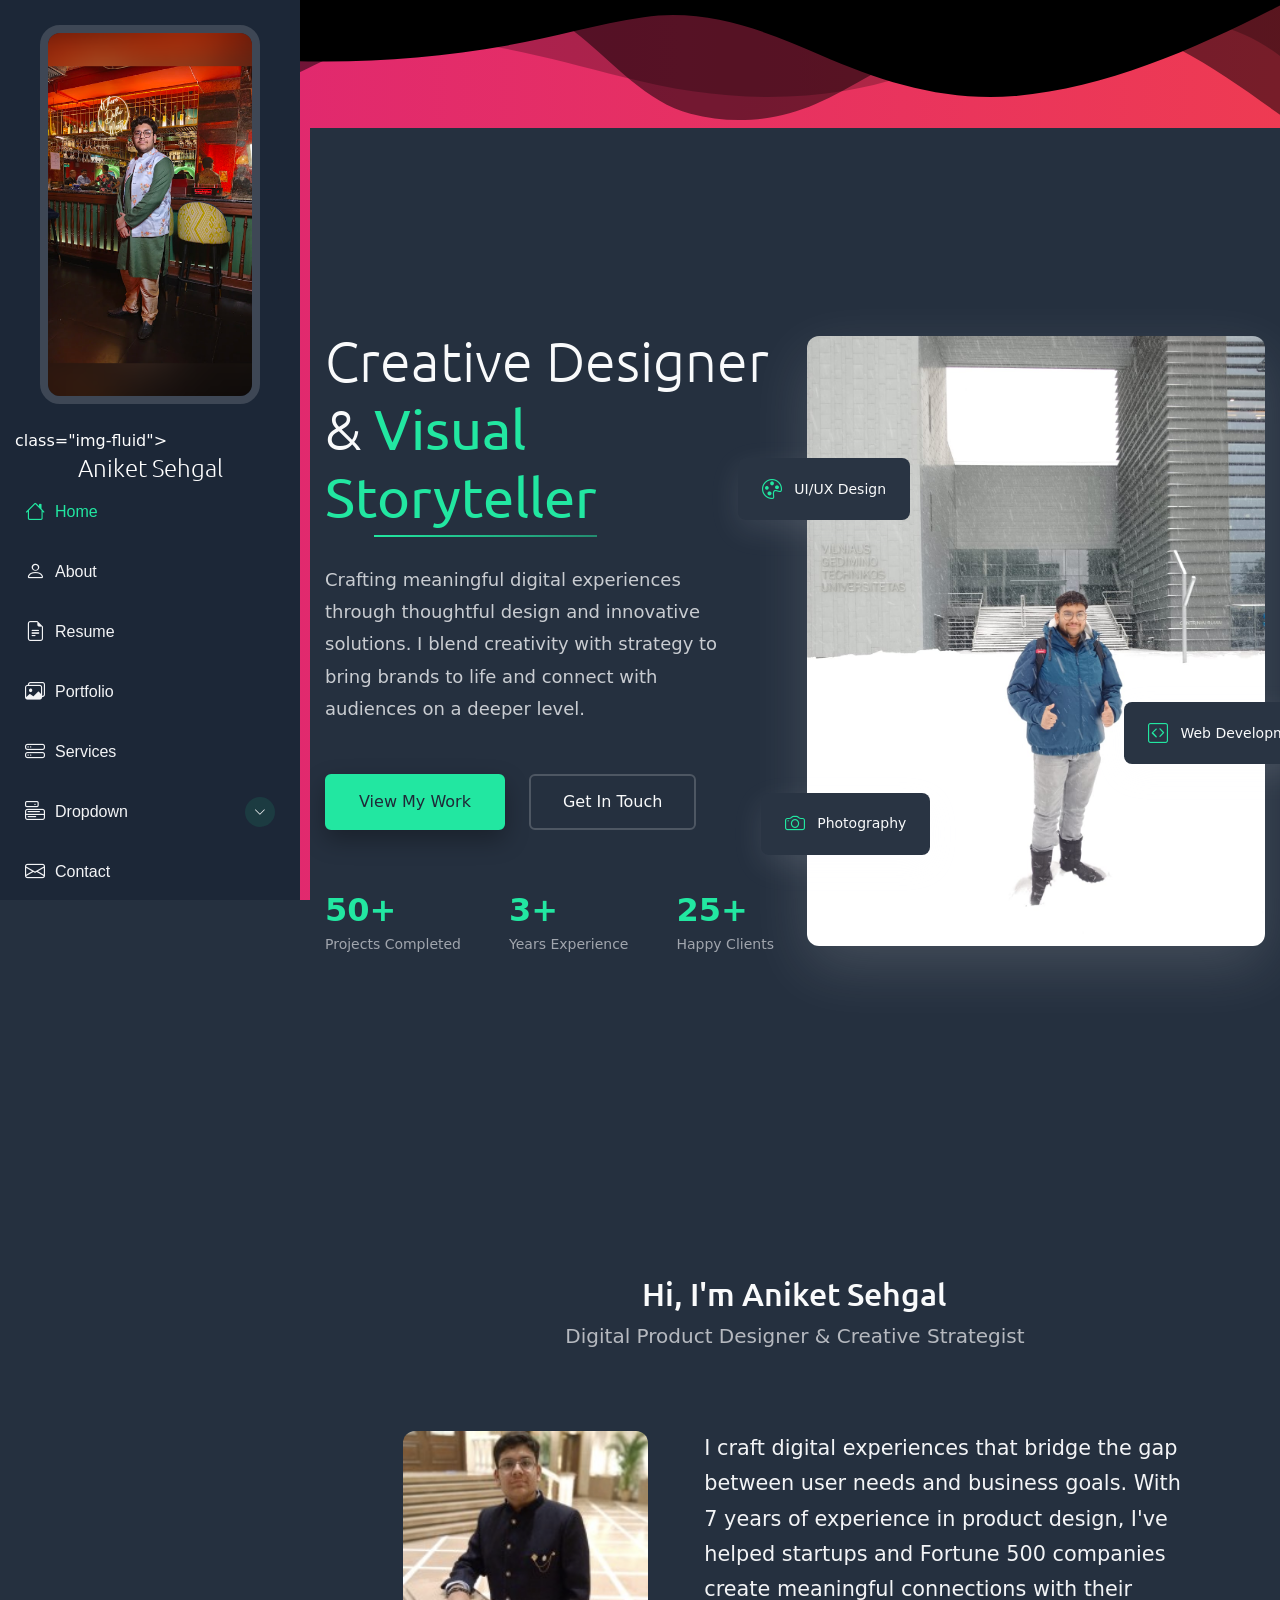
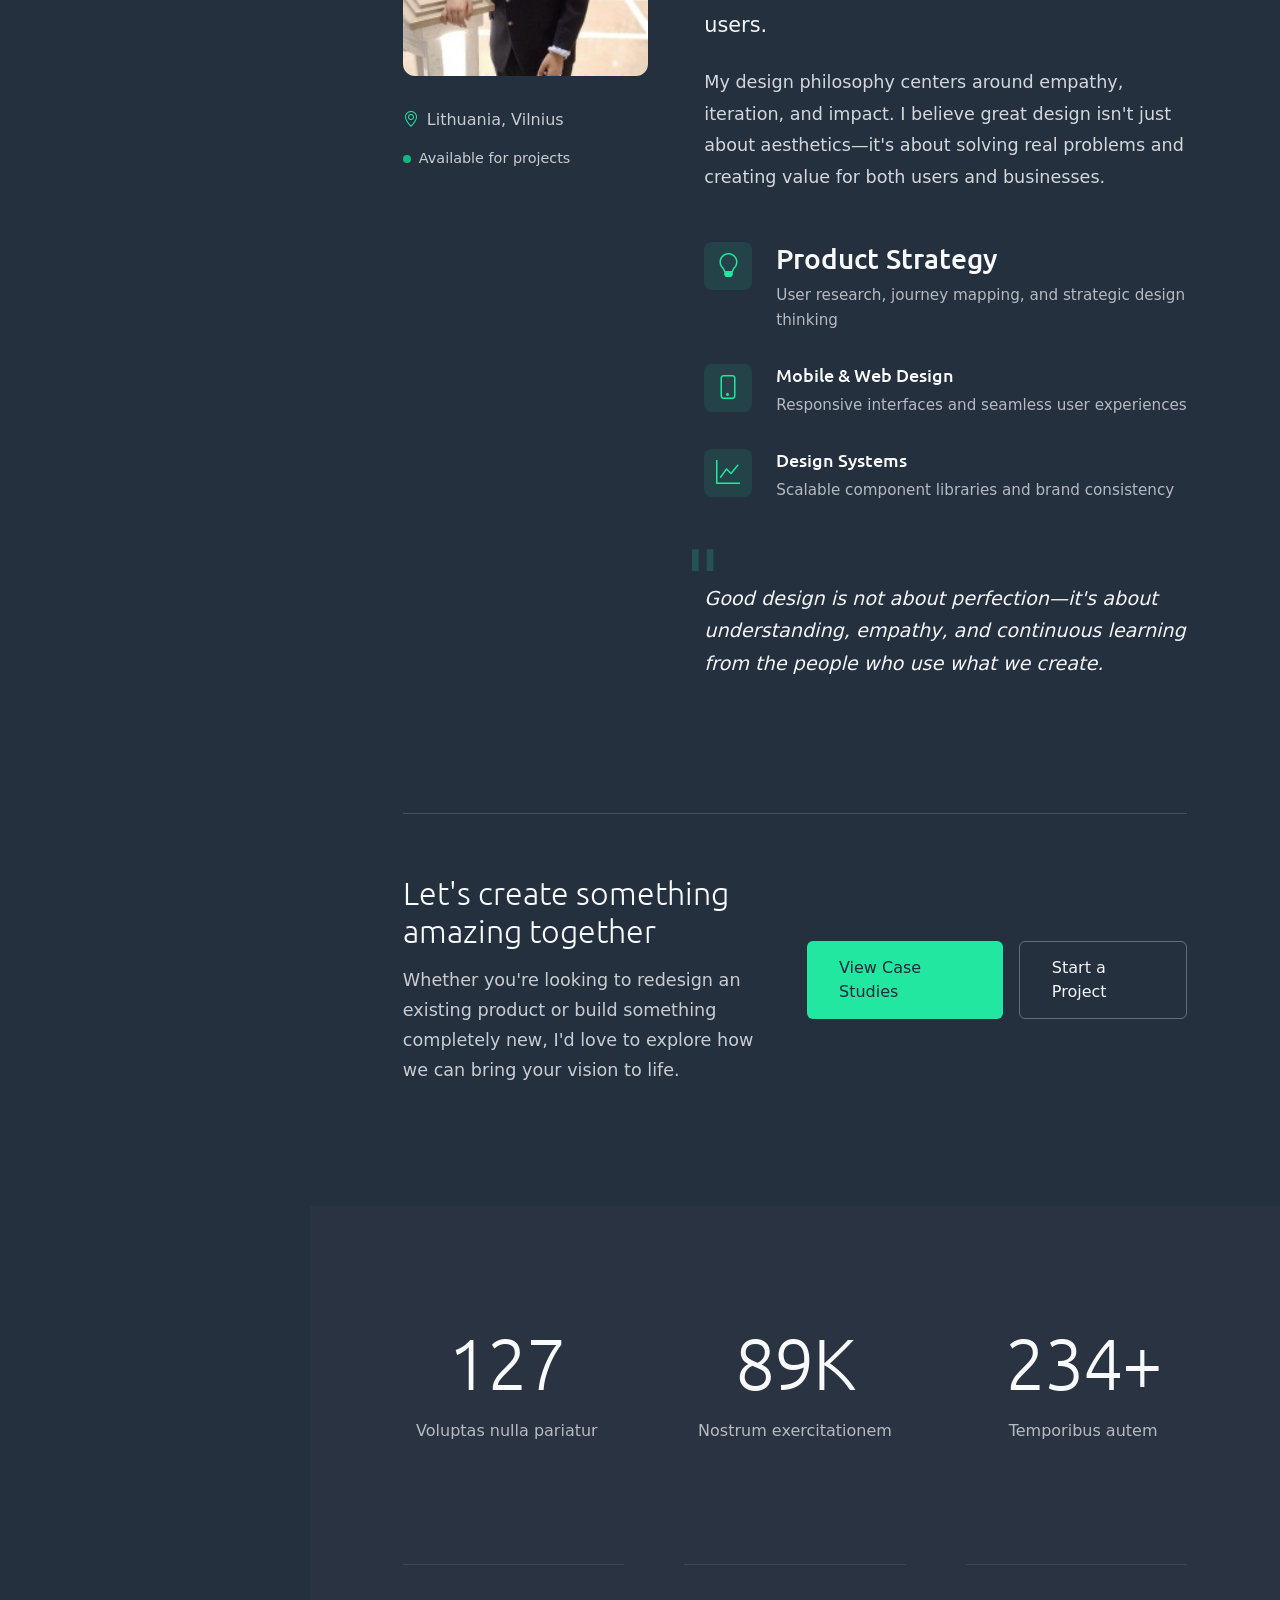
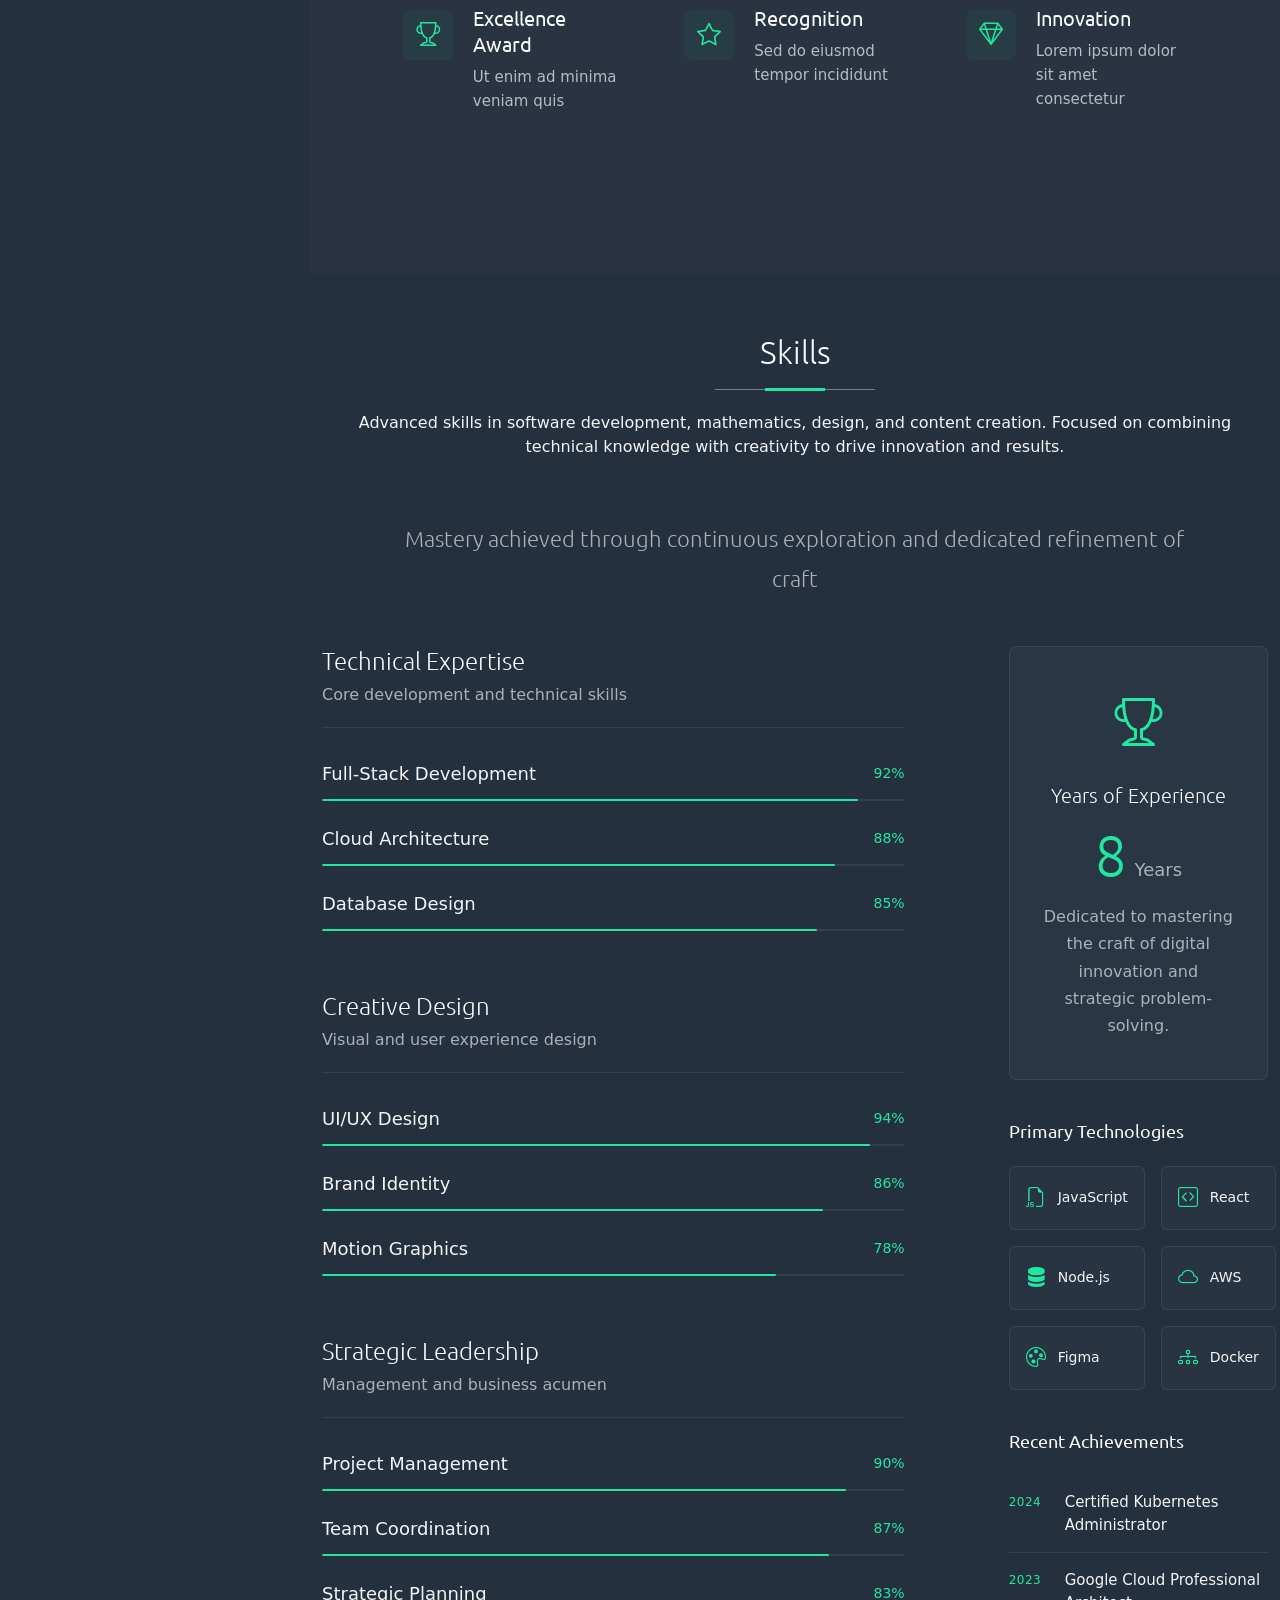
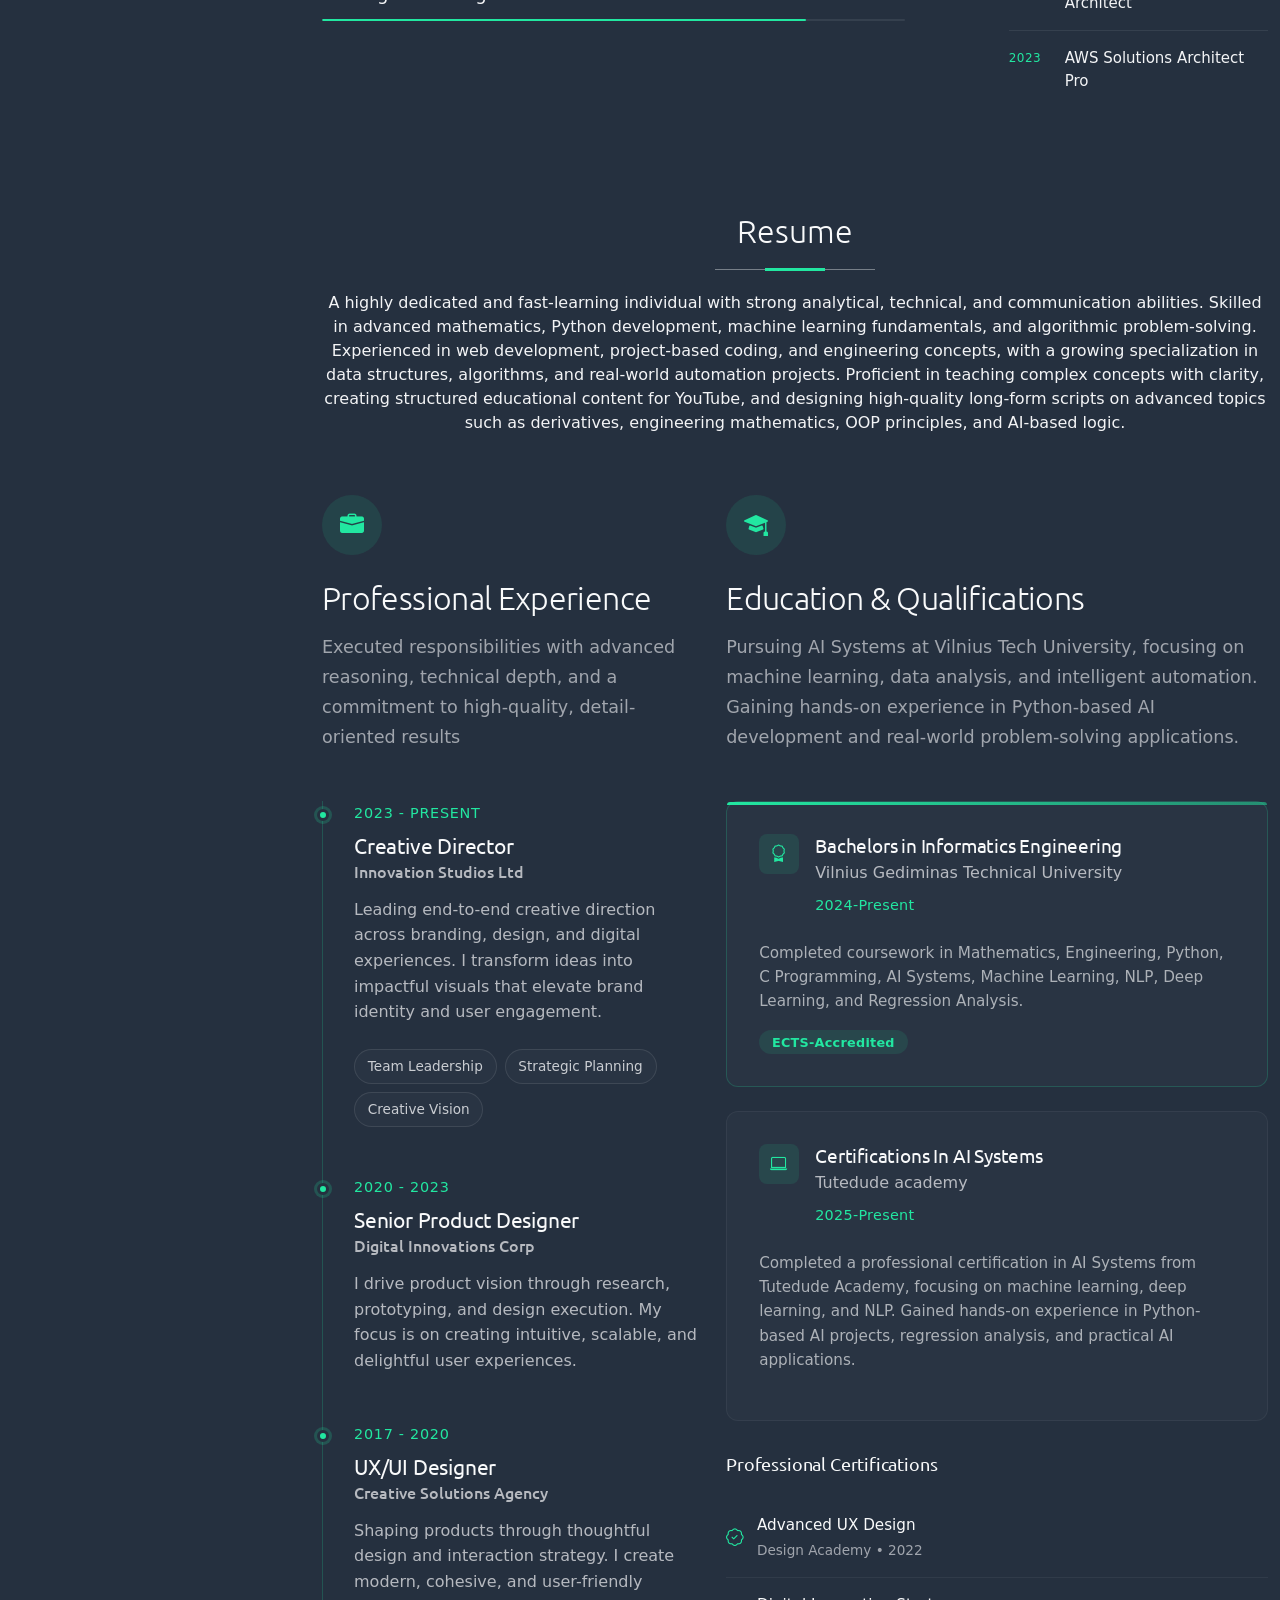
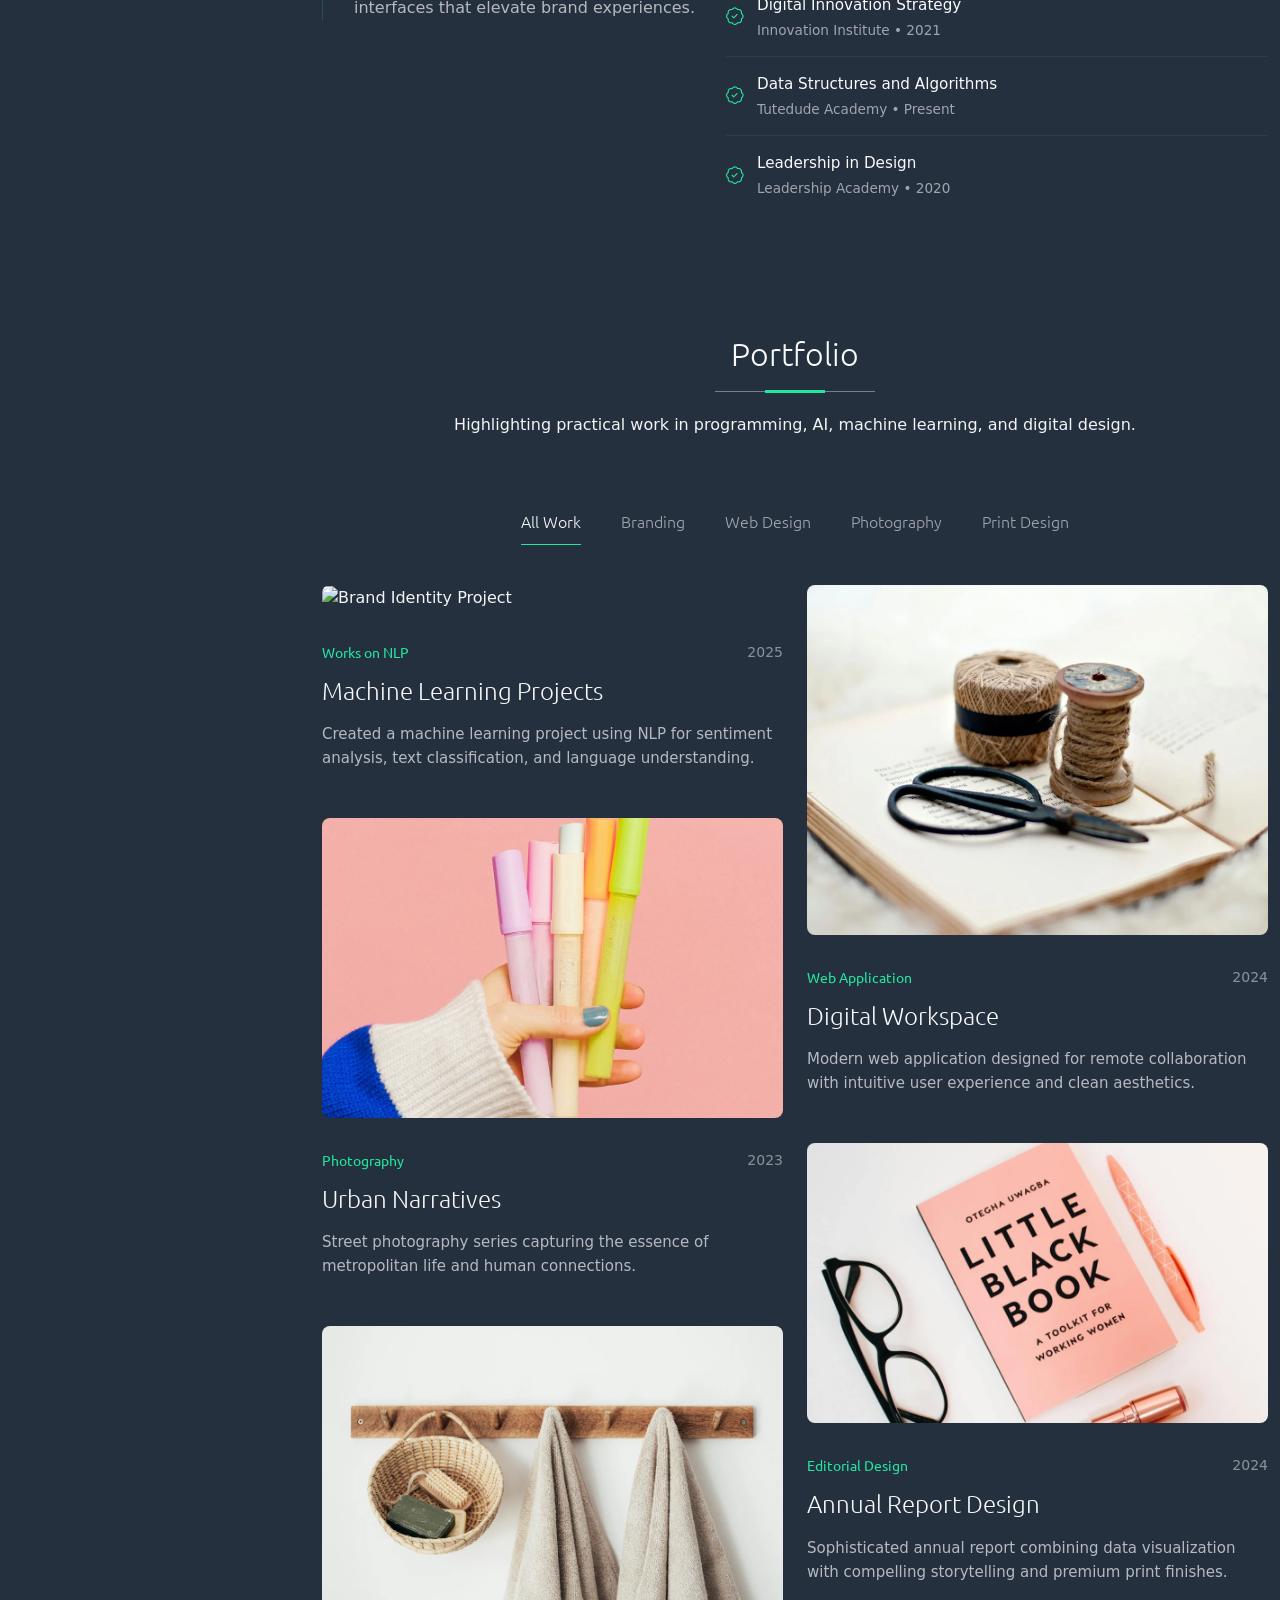
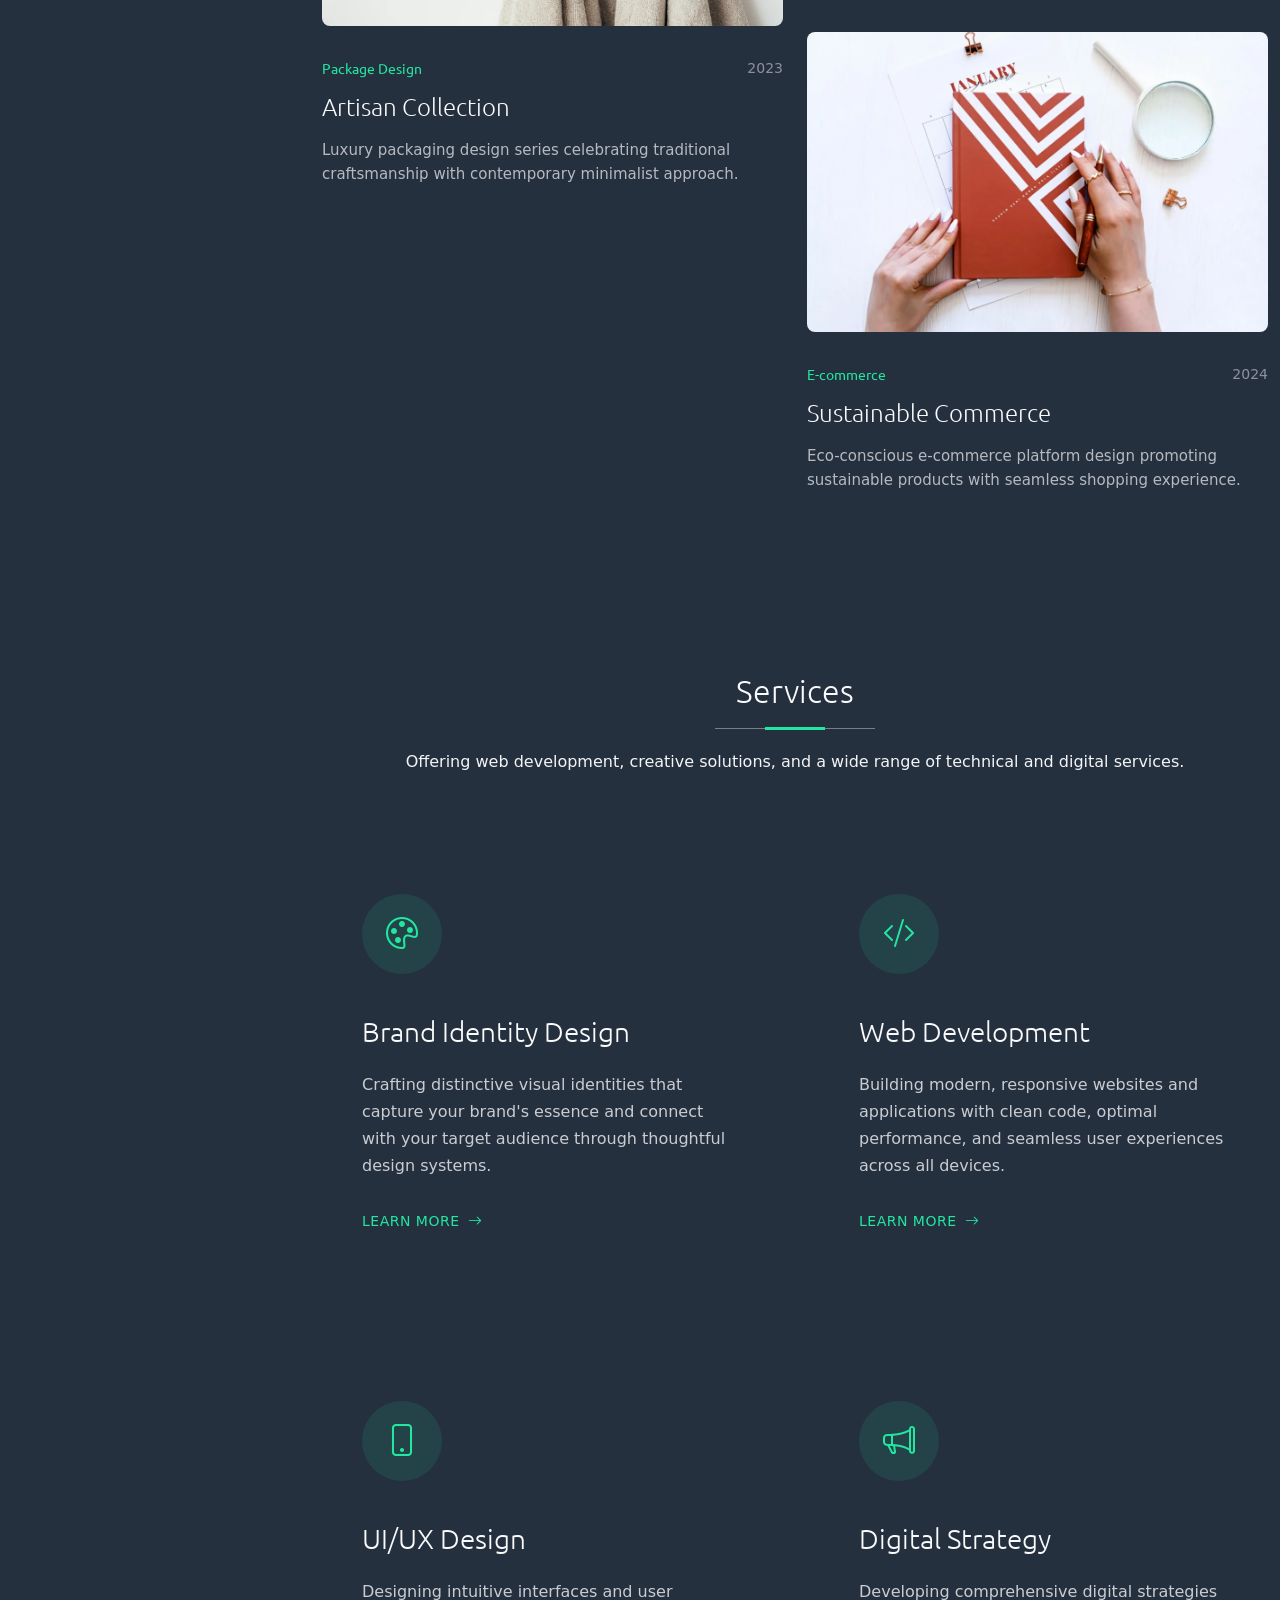
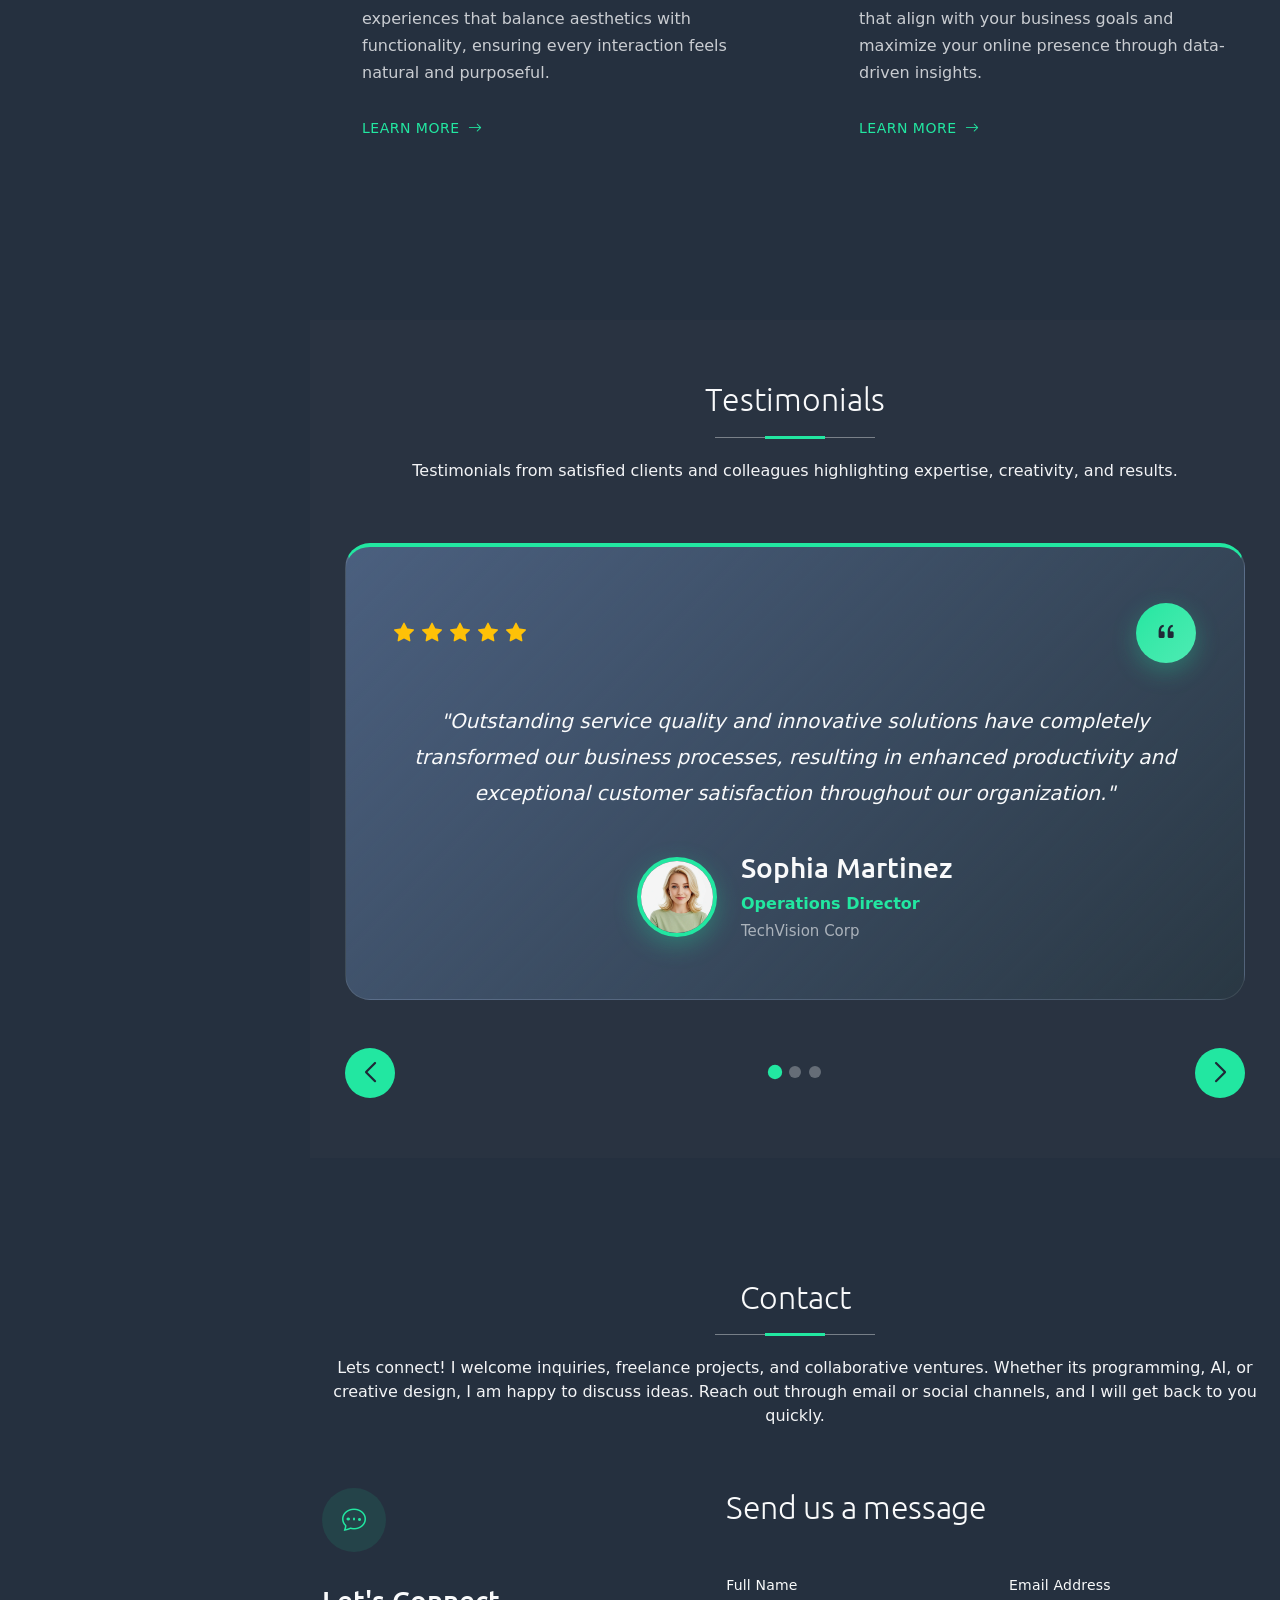
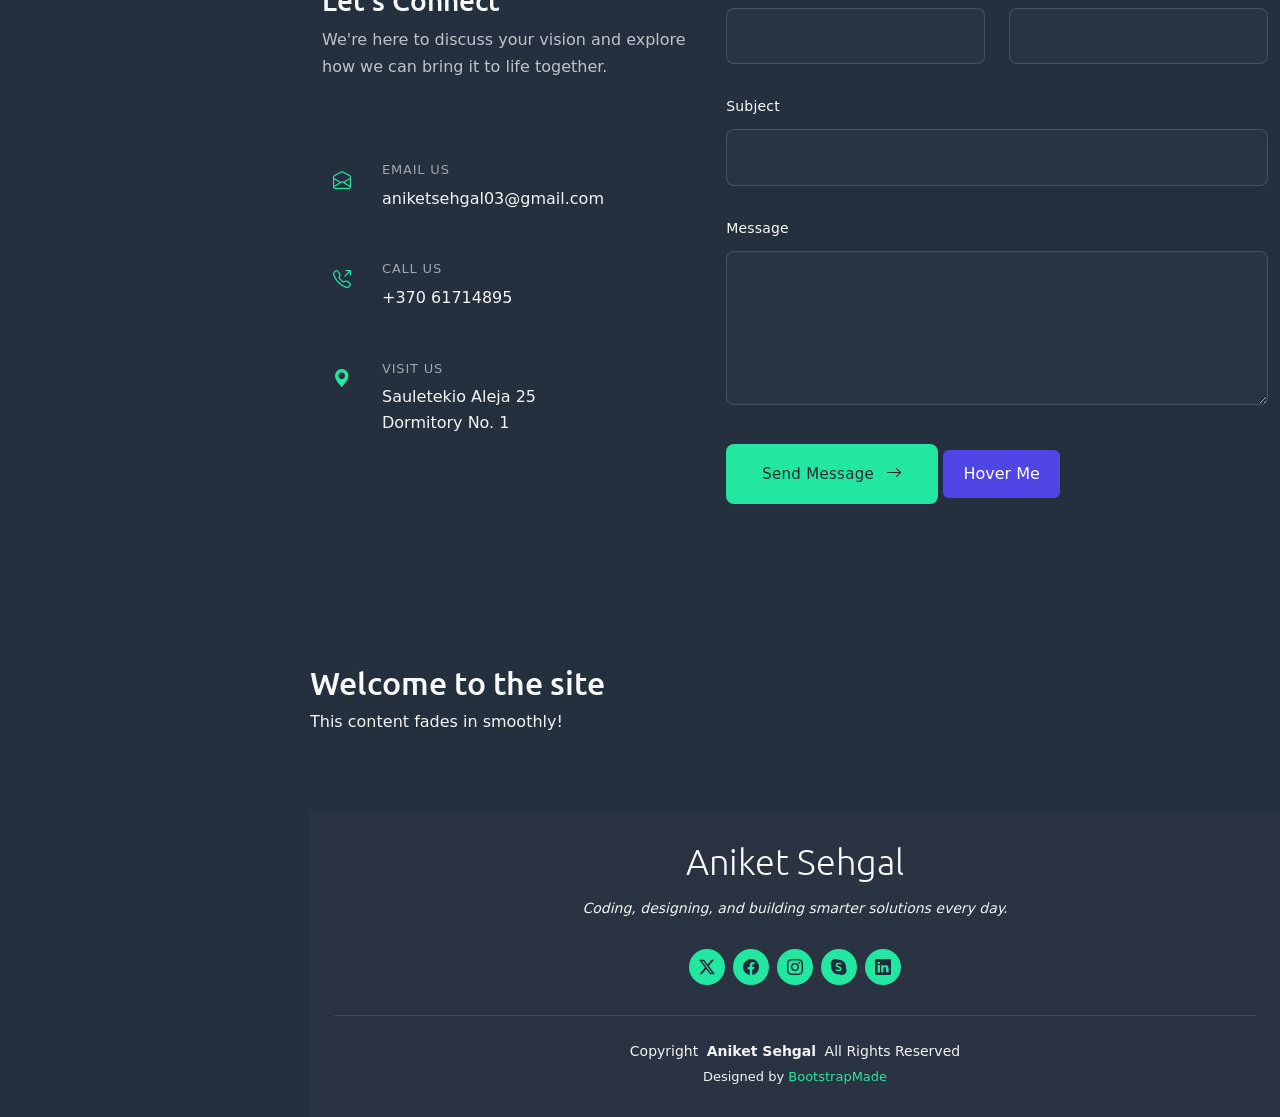
==== commit 9ebe9a40: "Final validation fixes complete - Fixed all critical HTML validation errors - Removed duplicate DOCT" ====
--- a/index.html
+++ b/index.html
@@ -25,7 +25,89 @@
   <link href="assets/vendor/swiper/swiper-bundle.min.css" rel="stylesheet">
 
   <!-- Main CSS File -->
+  <link href="assets/css/main.css" rel="stylesheet">
   <link href="assets/css/custom.css" rel="stylesheet">
+  <link href="assets/css/custom-animations.css" rel="stylesheet">
+
+  <!-- Inline Styles for Preloader -->
+  <style>
+  /* layout - cover whole viewport */
+  #page-preloader.preloader {
+    position: fixed;
+    inset: 0;
+    display: grid;
+    place-items: center;
+    background: white;
+    z-index: 9999;
+  }
+
+  /* Accessible hide text */
+  .visually-hidden {
+    position: absolute;
+    width: 1px;
+    height: 1px;
+    margin: -1px;
+    padding: 0;
+    border: 0;
+    clip: rect(0 0 0 0);
+    white-space: nowrap;
+    overflow: hidden;
+  }
+
+  /* spinner visual */
+  .spinner {
+    width: 56px;
+    height: 56px;
+    border-radius: 50%;
+    border: 6px solid rgba(0,0,0,0.08);
+    border-top-color: #4f46e5;
+    animation: spin 0.9s linear infinite;
+  }
+
+  /* keyframes */
+  @keyframes spin {
+    to { transform: rotate(360deg); }
+  }
+
+  /* When removed, allow fadeout handled by JS (optional) */
+  #page-preloader.fade-out {
+    animation: preloaderFade 300ms ease forwards;
+  }
+  
+  @keyframes preloaderFade {
+    to { opacity: 0; visibility: hidden; pointer-events: none; }
+  }
+  </style>
+
+  <!-- Dots Loader Styles -->
+  <style>
+  .dots-loader { 
+    display: inline-flex; 
+    gap: 8px; 
+    align-items: center; 
+  }
+  
+  .dots-loader span {
+    width: 10px; 
+    height: 10px; 
+    border-radius: 50%;
+    background: #4f46e5;
+    opacity: 0.35;
+    transform: translateY(0);
+    animation: pulseDot 1s ease-in-out infinite;
+  }
+
+  /* staggered delays */
+  .dots-loader span:nth-child(1) { animation-delay: 0s; }
+  .dots-loader span:nth-child(2) { animation-delay: 0.15s; }
+  .dots-loader span:nth-child(3) { animation-delay: 0.3s; }
+
+  @keyframes pulseDot {
+    0%   { opacity: 0.35; transform: translateY(0); }
+    50%  { opacity: 1; transform: translateY(-6px); }
+    100% { opacity: 0.35; transform: translateY(0); }
+  }
+  </style>
 
   <!-- =======================================================
   * Template Name: MyPage
@@ -38,6 +120,22 @@
 
 <body class="index-page">
 
+<!-- Animated Gradient Background -->
+<div class="animated-gradient-bg"></div>
+
+<!-- Wave effect -->
+<div class="wave-container">
+  <svg data-name="Layer 1" xmlns="http://www.w3.org/2000/svg" viewBox="0 0 1200 120" preserveAspectRatio="none">
+    <path d="M0,0V46.29c47.79,22.2,103.59,32.17,158,28,70.36-5.37,136.33-33.31,206.8-37.5C438.64,32.43,512.34,53.67,583,72.05c69.27,18,138.3,24.88,209.4,13.08,36.15-6,69.85-17.84,104.45-29.34C989.49,25,1113-14.29,1200,52.47V0Z" opacity=".25" class="shape-fill"></path>
+    <path d="M0,0V15.81C13,36.92,27.64,56.86,47.69,72.05,99.41,111.27,165,111,224.58,91.58c31.15-10.15,60.09-26.07,89.67-39.8,40.92-19,84.73-46,130.83-49.67,36.26-2.85,70.9,9.42,98.6,31.56,31.77,25.39,62.32,62,103.63,73,40.44,10.79,81.35,6.36,117.35-9.12,34-14.5,69.59-40,107.45-55.56,34.64-14,73.85-22.09,112.78-23.45,42.11-1.5,85.26,9.35,120.7,27.66,35.44,18.35,69.9,44,103.63,68,31.77,22.78,67.12,42.61,105.33,52.59,34.36,9.12,73.26,13.35,110.45,9.76,45.4-4.42,88.67-20.81,127.34-41.34,35.44-18.75,70.9-42.26,105.33-66.27C1161.46,6.07,1193.4-2.34,1200,0V0Z" opacity=".5" class="shape-fill"></path>
+    <path d="M0,0V5.63C149.93,59,314.09,71.32,475.83,42.57c43-7.64,84.23-20.12,127.61-26.46,59-8.63,112.48,12.24,165.56,35.4C827.93,77.22,886,95.24,951.2,90c86.53-7,172.46-45.71,248.8-84.81V0Z" class="shape-fill"></path>
+  </svg>
+</div>
+
+<!-- Additional Decorative Shapes -->
+<div class="shape square"></div>
+<div class="shape hexagon"></div>
+
   <!-- Put this as the very first element inside <body> for a page preloader -->
 <div id="page-preloader" class="preloader" role="status" aria-live="polite" aria-busy="true">
   <div class="spinner" aria-hidden="true"></div>
@@ -46,90 +144,8 @@
 
 <div class="background"></div>
 
-<div class="container">
-    <h1>Interactive UI Demo</h1>
-
-    <button class="btn-primary">Hover Me</button>
-
-    <div class="card">
-        <h3>Hover Card</h3>
-        <p>Advanced hover with depth and glow.</p>
-    </div>
-</div>
-
-
-<style>
-/* layout - cover whole viewport */
-#page-preloader.preloader {
-  position: fixed;
-  inset: 0;             /* top:0; right:0; bottom:0; left:0; */
-  display: grid;
-  place-items: center;
-  background: white;    /* change to match your background */
-  z-index: 9999;
-}
-
-
-/* Accessible hide text */
-.visually-hidden {
-  position: absolute;
-  width: 1px; height: 1px;
-  margin: -1px; padding: 0; border: 0;
-  clip: rect(0 0 0 0); white-space: nowrap; overflow-x: hidden; overflow-y: auto;
-
-}
-
-/* spinner visual */
-.spinner {
-  width: 56px;
-  height: 56px;
-  border-radius: 50%;
-  border: 6px solid rgba(0,0,0,0.08);
-  border-top-color: #4f46e5;    /* visible color */
-  animation: spin 0.9s linear infinite;
-}
-
-/* keyframes */
-@keyframes spin {
-  to { transform: rotate(360deg); }
-}
-
-/* When removed, allow fadeout handled by JS (optional) */
-#page-preloader.fade-out {
-  animation: preloaderFade 300ms ease forwards;
-}
-@keyframes preloaderFade {
-  to { opacity: 0; visibility: hidden; pointer-events: none; }
-}
-</style>
-
-
-<!-- Inline decorative loader -->
-<div class="dots-loader" aria-hidden="true">
-  <span></span><span></span><span></span>
-</div>
-
-<style>
-.dots-loader { display: inline-flex; gap: 8px; align-items:center; }
-.dots-loader span {
-  width: 10px; height: 10px; border-radius: 50%;
-  background: #4f46e5;
-  opacity: 0.35;
-  transform: translateY(0);
-  animation: pulseDot 1s ease-in-out infinite;
-}
-
-/* staggered delays */
-.dots-loader span:nth-child(1) { animation-delay: 0s; }
-.dots-loader span:nth-child(2) { animation-delay: 0.15s; }
-.dots-loader span:nth-child(3) { animation-delay: 0.3s; }
-
-@keyframes pulseDot {
-  0%   { opacity: 0.35; transform: translateY(0); }
-  50%  { opacity: 1; transform: translateY(-6px); }
-  100% { opacity: 0.35; transform: translateY(0); }
-}
-</style>
+
+
 
 
 
@@ -138,7 +154,7 @@
 
     <div class="header-top">
       <div class="profile-img">
-        <img src="assets\img\profile\aniket traditional.png" alt="" class="img-fluid">
+        <img src="assets/img/profile/aniket%20traditional.png" alt=""> class="img-fluid">
       </div>
 
       <a href="index.html" class="logo d-flex align-items-center justify-content-center">
@@ -227,7 +243,7 @@
           <div class="col-lg-6 order-1 order-lg-2">
             <div class="hero-image" data-aos="fade-up" data-aos-delay="300">
               <div class="image-wrapper">
-                <img src="assets\img\profile\aniket vilnius.jpg" alt="Creative Designer Portfolio" class="img-fluid main-image">
+                <img src="assets/img/profile/aniket%20vilnius.jpg" alt="Creative Designer Portfolio" class="img-fluid main-image">
                 <div class="floating-card card-1" data-aos="fade-up" data-aos-delay="600">
                   <i class="bi bi-palette"></i>
                   <span>UI/UX Design</span>
@@ -258,7 +274,7 @@
           <div class="col-lg-10">
 
             <div class="intro-header text-center" data-aos="fade-up" data-aos-delay="150">
-              <h1>Hi, I'm Aniket Sehgal</h1>
+              <h2>Hi, I'm Aniket Sehgal</h2>
               <p class="subtitle">Digital Product Designer &amp; Creative Strategist</p>
             </div>
 
@@ -268,7 +284,7 @@
                 <div class="col-lg-4" data-aos="fade-right" data-aos-delay="200">
                   <div class="profile-section">
                     <div class="profile-image-container">
-                      <img src="assets\img\profile\aniket linkedin.jpeg" class="img-fluid" alt="Aniket Sehgal">
+                      <img src="assets/img/profile/aniket%20linkedin.jpeg" class="img-fluid" alt="Aniket Sehgal">
                     </div>
                     <div class="profile-meta">
                       <div class="location">
@@ -298,7 +314,7 @@
                           <i class="bi bi-lightbulb"></i>
                         </div>
                         <div class="expertise-content">
-                          <h4>Product Strategy</h4>
+                          <h3>Product Strategy</h3>
                           <p>User research, journey mapping, and strategic design thinking</p>
                         </div>
                       </div>
@@ -824,10 +840,10 @@
             <div class="col-lg-6 portfolio-item isotope-item filter-branding">
               <div class="portfolio-card">
                 <div class="portfolio-image">
-                  <img src="assets\img\portfolio\ai nlp image ml.jpeg" class="img-fluid" alt="Brand Identity Project" loading="lazy">
+                  <img src="assets/img/portfolio/ai%20nlp%20image%20ml.jpeg" class="img-fluid" alt="Brand Identity Project" loading="lazy">
                   <div class="portfolio-overlay">
                     <div class="portfolio-actions">
-                      <a href="assets\img\portfolio\ai nlp image ml.jpeg" class="glightbox action-btn preview-btn" title="Elemental Branding"><i class="bi bi-eye"></i></a>
+                      <a href="assets/img/portfolio/ai%20nlp%20image%20ml.jpeg" class="glightbox action-btn preview-btn" title="Elemental Branding"><i class="bi bi-eye"></i></a>
                       <a href="portfolio-details.html" class="action-btn details-btn" title="View Project"><i class="bi bi-arrow-up-right"></i></a>
                     </div>
                   </div>
@@ -1099,7 +1115,7 @@
                   <div class="author-info">
                     <img src="assets/img/person/person-f-12.webp" alt="Author" class="author-avatar">
                     <div class="author-details">
-                      <h4>Sophia Martinez</h4>
+                      <h3>Sophia Martinez</h3>
                       <span class="role">Operations Director</span>
                       <span class="company">TechVision Corp</span>
                     </div>
@@ -1201,7 +1217,7 @@
                 <i class="bi bi-chat-dots"></i>
               </div>
               <div class="info-content">
-                <h4>Let's Connect</h4>
+                <h3>Let's Connect</h3>
                 <p>We're here to discuss your vision and explore how we can bring it to life together.</p>
               </div>
             </div>
@@ -1281,9 +1297,9 @@
                   <div class="sent-message">Your message has been sent. Thank you!</div>
                 </div>
 
-                <button type="submit" class="submit-btn">
-                  <span>Send Message</span>
-                  <i class="bi bi-arrow-right"></i>
+                <button type="submit" class="submit-btn btn-gradient advanced-hover">
+                <span>Send Message</span>
+                <i class="bi bi-arrow-right"></i>
                 </button>
 
                 <button class="animated-btn">Hover Me</button>
@@ -1368,1418 +1384,19 @@
 </script>
 
 <script>
-const prefersReduced = window.matchMedia('(prefers-reduced-motion: reduce)');
-
-if (prefersReduced.matches) {
-    document.documentElement.classList.add('reduced-motion');
-}
-</script>
-
-
-  // Example: if you use auto-start JS animations, skip them when reduced-motion requested
-  if (prefersReduced.matches) {
-    // Stop or avoid JS-driven motion
-    document.documentElement.classList.add('reduced-motion');
-  } else {
-    document.documentElement.classList.remove('reduced-motion');
-  }
-
-  // Optional: listen for changes while the page is open
-  prefersReduced.addEventListener?.('change', (e) => {
-    if (e.matches) document.documentElement.classList.add('reduced-motion');
-    else document.documentElement.classList.remove('reduced-motion');
-  });
-</script>
-
-
-
-</body>
-
-=======
-<!DOCTYPE html>
-<html lang="en">
-
-<head>
-  <meta charset="utf-8">
-  <meta content="width=device-width, initial-scale=1.0" name="viewport">
-  <title>Index - MyPage Bootstrap Template</title>
-  <meta name="description" content="">
-  <meta name="keywords" content="">
-
-  <!-- Favicons -->
-  <link href="assets/img/favicon.png" rel="icon">
-  <link href="assets/img/apple-touch-icon.png" rel="apple-touch-icon">
-
-  <!-- Fonts -->
-  <link href="https://fonts.googleapis.com" rel="preconnect">
-  <link href="https://fonts.gstatic.com" rel="preconnect" crossorigin>
-  <link href="https://fonts.googleapis.com/css2?family=Roboto:ital,wght@0,100;0,300;0,400;0,500;0,700;0,900;1,100;1,300;1,400;1,500;1,700;1,900&family=Raleway:ital,wght@0,100;0,200;0,300;0,400;0,500;0,600;0,700;0,800;0,900;1,100;1,200;1,300;1,400;1,500;1,600;1,700;1,800;1,900&family=Ubuntu:ital,wght@0,300;0,400;0,500;0,700;1,300;1,400;1,500;1,700&display=swap" rel="stylesheet">
-
-  <!-- Vendor CSS Files -->
-  <link href="assets/vendor/bootstrap/css/bootstrap.min.css" rel="stylesheet">
-  <link href="assets/vendor/bootstrap-icons/bootstrap-icons.css" rel="stylesheet">
-  <link href="assets/vendor/aos/aos.css" rel="stylesheet">
-  <link href="assets/vendor/glightbox/css/glightbox.min.css" rel="stylesheet">
-  <link href="assets/vendor/swiper/swiper-bundle.min.css" rel="stylesheet">
-
-  <!-- Main CSS File -->
-  <link href="assets/css/custom.css" rel="stylesheet">
-
-  <!-- =======================================================
-  * Template Name: MyPage
-  * Template URL: https://bootstrapmade.com/mypage-bootstrap-personal-template/
-  * Updated: Sep 20 2025 with Bootstrap v5.3.8
-  * Author: BootstrapMade.com
-  * License: https://bootstrapmade.com/license/
-  ======================================================== -->
-</head>
-
-<body class="index-page">
-
-  <!-- Put this as the very first element inside <body> for a page preloader -->
-<div id="page-preloader" class="preloader" role="status" aria-live="polite" aria-busy="true">
-  <div class="spinner" aria-hidden="true"></div>
-  <span class="visually-hidden">Loading…</span>
-</div>
-
-<div class="background"></div>
-
-<div class="container">
-    <h1>Interactive UI Demo</h1>
-
-    <button class="btn-primary">Hover Me</button>
-
-    <div class="card">
-        <h3>Hover Card</h3>
-        <p>Advanced hover with depth and glow.</p>
-    </div>
-</div>
-
-<!-- Decorative Shapes -->
-
-<div class="shape circle"></div>
-<div class="shape circle small"></div>
-<div class="shape triangle"></div>
-<div class="shape triangle small"></div>
-
-
-<style>
-/* layout - cover whole viewport */
-#page-preloader.preloader {
-  position: fixed;
-  inset: 0;             /* top:0; right:0; bottom:0; left:0; */
-  display: grid;
-  place-items: center;
-  background: white;    /* change to match your background */
-  z-index: 9999;
-}
-
-
-/* Accessible hide text */
-.visually-hidden {
-  position: absolute;
-  width: 1px; height: 1px;
-  margin: -1px; padding: 0; border: 0;
-  clip: rect(0 0 0 0); white-space: nowrap; overflow-x: hidden; overflow-y: auto;
-
-}
-
-/* spinner visual */
-.spinner {
-  width: 56px;
-  height: 56px;
-  border-radius: 50%;
-  border: 6px solid rgba(0,0,0,0.08);
-  border-top-color: #4f46e5;    /* visible color */
-  animation: spin 0.9s linear infinite;
-}
-
-/* keyframes */
-@keyframes spin {
-  to { transform: rotate(360deg); }
-}
-
-/* When removed, allow fadeout handled by JS (optional) */
-#page-preloader.fade-out {
-  animation: preloaderFade 300ms ease forwards;
-}
-@keyframes preloaderFade {
-  to { opacity: 0; visibility: hidden; pointer-events: none; }
-}
-</style>
-
-
-<!-- Inline decorative loader -->
-<div class="dots-loader" aria-hidden="true">
-  <span></span><span></span><span></span>
-</div>
-
-<style>
-.dots-loader { display: inline-flex; gap: 8px; align-items:center; }
-.dots-loader span {
-  width: 10px; height: 10px; border-radius: 50%;
-  background: #4f46e5;
-  opacity: 0.35;
-  transform: translateY(0);
-  animation: pulseDot 1s ease-in-out infinite;
-}
-
-/* staggered delays */
-.dots-loader span:nth-child(1) { animation-delay: 0s; }
-.dots-loader span:nth-child(2) { animation-delay: 0.15s; }
-.dots-loader span:nth-child(3) { animation-delay: 0.3s; }
-
-@keyframes pulseDot {
-  0%   { opacity: 0.35; transform: translateY(0); }
-  50%  { opacity: 1; transform: translateY(-6px); }
-  100% { opacity: 0.35; transform: translateY(0); }
-}
-</style>
-
-
-
-  <header id="header" class="header dark-background d-flex flex-column justify-content-between">
-    <i class="header-toggle d-xl-none bi bi-list"></i>
-
-    <div class="header-top">
-      <div class="profile-img">
-        <img src="assets\img\profile\aniket traditional.png" alt="" class="img-fluid">
-      </div>
-
-      <a href="index.html" class="logo d-flex align-items-center justify-content-center">
-        <!-- Uncomment the line below if you also wish to use an image logo -->
-        <!-- <img src="assets/img/logo.webp" alt=""> -->
-        <h1 class="sitename">Aniket Sehgal</h1>
-      </a>
-
-    </div>
-
-    <nav id="navmenu" class="navmenu">
-      <ul>
-        <li><a href="#hero" class="active"><i class="bi bi-house navicon"></i>Home</a></li>
-        <li><a href="#about"><i class="bi bi-person navicon"></i> About</a></li>
-        <li><a href="#resume"><i class="bi bi-file-earmark-text navicon"></i> Resume</a></li>
-        <li><a href="#portfolio"><i class="bi bi-images navicon"></i> Portfolio</a></li>
-        <li><a href="#services"><i class="bi bi-hdd-stack navicon"></i> Services</a></li>
-        <li class="dropdown"><a href="#"><i class="bi bi-menu-button navicon"></i> <span>Dropdown</span> <i class="bi bi-chevron-down toggle-dropdown"></i></a>
-          <ul>
-            <li><a href="#">Dropdown 1</a></li>
-            <li class="dropdown"><a href="#"><span>Deep Dropdown</span> <i class="bi bi-chevron-down toggle-dropdown"></i></a>
-              <ul>
-                <li><a href="#">Deep Dropdown 1</a></li>
-                <li><a href="#">Deep Dropdown 2</a></li>
-                <li><a href="#">Deep Dropdown 3</a></li>
-                <li><a href="#">Deep Dropdown 4</a></li>
-                <li><a href="#">Deep Dropdown 5</a></li>
-              </ul>
-            </li>
-            <li><a href="#">Dropdown 2</a></li>
-            <li><a href="#">Dropdown 3</a></li>
-            <li><a href="#">Dropdown 4</a></li>
-          </ul>
-        </li>
-        <li><a href="#contact"><i class="bi bi-envelope navicon"></i> Contact</a></li>
-      </ul>
-    </nav>
-
-    <div class="social-links text-center">
-      <a href="#" class="twitter"><i class="bi bi-twitter-x"></i></a>
-      <a href="#" class="facebook"><i class="bi bi-facebook"></i></a>
-      <a href="#" class="instagram"><i class="bi bi-instagram"></i></a>
-      <a href="#" class="google-plus"><i class="bi bi-skype"></i></a>
-      <a href="#" class="linkedin"><i class="bi bi-linkedin"></i></a>
-    </div>
-  </header>
-
-  <main class="main">
-
-    <!-- Hero Section -->
-    <section id="hero" class="hero section">
-
-      <div class="container" data-aos="fade-up" data-aos-delay="100">
-
-        <div class="row align-items-center">
-          <div class="col-lg-6 order-2 order-lg-1">
-            <div class="hero-content">
-              <h1 data-aos="fade-up" data-aos-delay="200">
-                Creative Designer &amp;
-                <span class="accent-text">Visual Storyteller</span>
-              </h1>
-              <p class="hero-description" data-aos="fade-up" data-aos-delay="300">
-                Crafting meaningful digital experiences through thoughtful design and innovative solutions. I blend creativity with strategy to bring brands to life and connect with audiences on a deeper level.
-              </p>
-              <div class="hero-actions" data-aos="fade-up" data-aos-delay="400">
-                <a href="#portfolio" class="btn-primary">View My Work</a>
-                <a href="#contact" class="btn-secondary">Get In Touch</a>
-              </div>
-              <div class="hero-stats" data-aos="fade-up" data-aos-delay="500">
-                <div class="stat-item">
-                  <span class="stat-number">50+</span>
-                  <span class="stat-label">Projects Completed</span>
-                </div>
-                <div class="stat-item">
-                  <span class="stat-number">3+</span>
-                  <span class="stat-label">Years Experience</span>
-                </div>
-                <div class="stat-item">
-                  <span class="stat-number">25+</span>
-                  <span class="stat-label">Happy Clients</span>
-                </div>
-              </div>
-            </div>
-          </div>
-
-          <div class="col-lg-6 order-1 order-lg-2">
-            <div class="hero-image" data-aos="fade-up" data-aos-delay="300">
-              <div class="image-wrapper">
-                <img src="assets\img\profile\aniket vilnius.jpg" alt="Creative Designer Portfolio" class="img-fluid main-image">
-                <div class="floating-card card-1" data-aos="fade-up" data-aos-delay="600">
-                  <i class="bi bi-palette"></i>
-                  <span>UI/UX Design</span>
-                </div>
-                <div class="floating-card card-2" data-aos="fade-up" data-aos-delay="700">
-                  <i class="bi bi-code-square"></i>
-                  <span>Web Development</span>
-                </div>
-                <div class="floating-card card-3" data-aos="fade-up" data-aos-delay="800">
-                  <i class="bi bi-camera"></i>
-                  <span>Photography</span>
-                </div>
-              </div>
-            </div>
-          </div>
-        </div>
-
-      </div>
-
-    </section><!-- /Hero Section -->
-
-    <!-- About Section -->
-    <section id="about" class="about section">
-
-      <div class="container" data-aos="fade-up" data-aos-delay="100">
-
-        <div class="row justify-content-center">
-          <div class="col-lg-10">
-
-            <div class="intro-header text-center" data-aos="fade-up" data-aos-delay="150">
-              <h1>Hi, I'm Aniket Sehgal</h1>
-              <p class="subtitle">Digital Product Designer &amp; Creative Strategist</p>
-            </div>
-
-            <div class="main-content-wrapper">
-              <div class="row align-items-start">
-
-                <div class="col-lg-4" data-aos="fade-right" data-aos-delay="200">
-                  <div class="profile-section">
-                    <div class="profile-image-container">
-                      <img src="assets\img\profile\aniket linkedin.jpeg" class="img-fluid" alt="Aniket Sehgal">
-                    </div>
-                    <div class="profile-meta">
-                      <div class="location">
-                        <i class="bi bi-geo-alt"></i>
-                        <span>Lithuania, Vilnius</span>
-                      </div>
-                      <div class="status">
-                        <div class="status-indicator"></div>
-                        <span>Available for projects</span>
-                      </div>
-                    </div>
-                  </div>
-                </div>
-
-                <div class="col-lg-8" data-aos="fade-left" data-aos-delay="250">
-                  <div class="content-area">
-
-                    <div class="story-block">
-                      <p class="lead-text">I craft digital experiences that bridge the gap between user needs and business goals. With 7 years of experience in product design, I've helped startups and Fortune 500 companies create meaningful connections with their users.</p>
-
-                      <p>My design philosophy centers around empathy, iteration, and impact. I believe great design isn't just about aesthetics—it's about solving real problems and creating value for both users and businesses.</p>
-                    </div>
-
-                    <div class="expertise-grid">
-                      <div class="expertise-item" data-aos="zoom-in" data-aos-delay="300">
-                        <div class="expertise-icon">
-                          <i class="bi bi-lightbulb"></i>
-                        </div>
-                        <div class="expertise-content">
-                          <h4>Product Strategy</h4>
-                          <p>User research, journey mapping, and strategic design thinking</p>
-                        </div>
-                      </div>
-
-                      <div class="expertise-item" data-aos="zoom-in" data-aos-delay="350">
-                        <div class="expertise-icon">
-                          <i class="bi bi-phone"></i>
-                        </div>
-                        <div class="expertise-content">
-                          <h4>Mobile &amp; Web Design</h4>
-                          <p>Responsive interfaces and seamless user experiences</p>
-                        </div>
-                      </div>
-
-                      <div class="expertise-item" data-aos="zoom-in" data-aos-delay="400">
-                        <div class="expertise-icon">
-                          <i class="bi bi-graph-up"></i>
-                        </div>
-                        <div class="expertise-content">
-                          <h4>Design Systems</h4>
-                          <p>Scalable component libraries and brand consistency</p>
-                        </div>
-                      </div>
-                    </div>
-
-                    <div class="philosophy-quote" data-aos="fade-up" data-aos-delay="450">
-                      <div class="quote-mark">"</div>
-                      <p>Good design is not about perfection—it's about understanding, empathy, and continuous learning from the people who use what we create.</p>
-                    </div>
-
-                  </div>
-                </div>
-
-              </div>
-            </div>
-
-            <div class="bottom-section" data-aos="fade-up" data-aos-delay="500">
-              <div class="row align-items-center">
-                <div class="col-lg-6">
-                  <div class="collaboration-text">
-                    <h3>Let's create something amazing together</h3>
-                    <p>Whether you're looking to redesign an existing product or build something completely new, I'd love to explore how we can bring your vision to life.</p>
-                  </div>
-                </div>
-                <div class="col-lg-6">
-                  <div class="action-buttons">
-                    <a href="#portfolio" class="btn-custom primary">View Case Studies</a>
-                    <a href="#contact" class="btn-custom secondary">Start a Project</a>
-                  </div>
-                </div>
-              </div>
-            </div>
-
-          </div>
-        </div>
-
-      </div>
-
-    </section><!-- /About Section -->
-
-    <!-- Stats Section -->
-    <section id="stats" class="stats section light-background">
-
-      <div class="container" data-aos="fade-up" data-aos-delay="100">
-
-        <div class="row justify-content-center">
-          <div class="col-lg-10">
-
-            <div class="stats-grid">
-              <div class="stat-item" data-aos="fade-up" data-aos-delay="200">
-                <div class="stat-number">
-                  <span data-purecounter-start="0" data-purecounter-end="127" data-purecounter-duration="1" class="purecounter"></span>
-                </div>
-                <p class="stat-label">Voluptas nulla pariatur</p>
-              </div>
-
-              <div class="stat-item" data-aos="fade-up" data-aos-delay="300">
-                <div class="stat-number">
-                  <span data-purecounter-start="0" data-purecounter-end="89" data-purecounter-duration="1" class="purecounter"></span>K
-                </div>
-                <p class="stat-label">Nostrum exercitationem</p>
-              </div>
-
-              <div class="stat-item" data-aos="fade-up" data-aos-delay="400">
-                <div class="stat-number">
-                  <span data-purecounter-start="0" data-purecounter-end="234" data-purecounter-duration="1" class="purecounter"></span>+
-                </div>
-                <p class="stat-label">Temporibus autem</p>
-              </div>
-            </div>
-
-            <div class="achievements-row" data-aos="fade-up" data-aos-delay="500">
-              <div class="achievement">
-                <div class="achievement-icon">
-                  <i class="bi bi-trophy"></i>
-                </div>
-                <div class="achievement-content">
-                  <h4>Excellence Award</h4>
-                  <p>Ut enim ad minima veniam quis</p>
-                </div>
-              </div>
-
-              <div class="achievement">
-                <div class="achievement-icon">
-                  <i class="bi bi-star"></i>
-                </div>
-                <div class="achievement-content">
-                  <h4>Recognition</h4>
-                  <p>Sed do eiusmod tempor incididunt</p>
-                </div>
-              </div>
-
-              <div class="achievement">
-                <div class="achievement-icon">
-                  <i class="bi bi-gem"></i>
-                </div>
-                <div class="achievement-content">
-                  <h4>Innovation</h4>
-                  <p>Lorem ipsum dolor sit amet consectetur</p>
-                </div>
-              </div>
-            </div>
-
-          </div>
-        </div>
-
-      </div>
-
-    </section><!-- /Stats Section -->
-
-    <!-- Skills Section -->
-    <section id="skills" class="skills section">
-
-      <!-- Section Title -->
-      <div class="container section-title" data-aos="fade-up">
-        <h2>Skills</h2>
-        <p>Advanced skills in software development, mathematics, design, and content creation.
-Focused on combining technical knowledge with creativity to drive innovation and results.</p>
-      </div><!-- End Section Title -->
-
-      <div class="container" data-aos="fade-up" data-aos-delay="100">
-
-        <div class="row justify-content-center">
-          <div class="col-lg-10">
-            <div class="intro-content text-center mb-5" data-aos="fade-up" data-aos-delay="150">
-              <p class="lead-text">Mastery achieved through continuous exploration and dedicated refinement of craft</p>
-            </div>
-          </div>
-        </div>
-
-        <div class="row">
-          <div class="col-lg-8">
-            <div class="skills-container">
-
-              <div class="skill-category skills-animation" data-aos="fade-up" data-aos-delay="200">
-                <div class="category-header">
-                  <h3 class="category-title">Technical Expertise</h3>
-                  <p class="category-subtitle">Core development and technical skills</p>
-                </div>
-                <div class="skills-list">
-                  <div class="skill-row">
-                    <div class="skill-info">
-                      <span class="skill-name">Full-Stack Development</span>
-                      <span class="skill-percentage">92%</span>
-                    </div>
-                    <div class="progress">
-                      <div class="progress-bar" role="progressbar" aria-valuenow="92" aria-valuemin="0" aria-valuemax="100"></div>
-                    </div>
-                  </div>
-                  <div class="skill-row">
-                    <div class="skill-info">
-                      <span class="skill-name">Cloud Architecture</span>
-                      <span class="skill-percentage">88%</span>
-                    </div>
-                    <div class="progress">
-                      <div class="progress-bar" role="progressbar" aria-valuenow="88" aria-valuemin="0" aria-valuemax="100"></div>
-                    </div>
-                  </div>
-                  <div class="skill-row">
-                    <div class="skill-info">
-                      <span class="skill-name">Database Design</span>
-                      <span class="skill-percentage">85%</span>
-                    </div>
-                    <div class="progress">
-                      <div class="progress-bar" role="progressbar" aria-valuenow="85" aria-valuemin="0" aria-valuemax="100"></div>
-                    </div>
-                  </div>
-                </div>
-              </div>
-
-              <div class="skill-category skills-animation" data-aos="fade-up" data-aos-delay="250">
-                <div class="category-header">
-                  <h3 class="category-title">Creative Design</h3>
-                  <p class="category-subtitle">Visual and user experience design</p>
-                </div>
-                <div class="skills-list">
-                  <div class="skill-row">
-                    <div class="skill-info">
-                      <span class="skill-name">UI/UX Design</span>
-                      <span class="skill-percentage">94%</span>
-                    </div>
-                    <div class="progress">
-                      <div class="progress-bar" role="progressbar" aria-valuenow="94" aria-valuemin="0" aria-valuemax="100"></div>
-                    </div>
-                  </div>
-                  <div class="skill-row">
-                    <div class="skill-info">
-                      <span class="skill-name">Brand Identity</span>
-                      <span class="skill-percentage">86%</span>
-                    </div>
-                    <div class="progress">
-                      <div class="progress-bar" role="progressbar" aria-valuenow="86" aria-valuemin="0" aria-valuemax="100"></div>
-                    </div>
-                  </div>
-                  <div class="skill-row">
-                    <div class="skill-info">
-                      <span class="skill-name">Motion Graphics</span>
-                      <span class="skill-percentage">78%</span>
-                    </div>
-                    <div class="progress">
-                      <div class="progress-bar" role="progressbar" aria-valuenow="78" aria-valuemin="0" aria-valuemax="100"></div>
-                    </div>
-                  </div>
-                </div>
-              </div>
-
-              <div class="skill-category skills-animation" data-aos="fade-up" data-aos-delay="300">
-                <div class="category-header">
-                  <h3 class="category-title">Strategic Leadership</h3>
-                  <p class="category-subtitle">Management and business acumen</p>
-                </div>
-                <div class="skills-list">
-                  <div class="skill-row">
-                    <div class="skill-info">
-                      <span class="skill-name">Project Management</span>
-                      <span class="skill-percentage">90%</span>
-                    </div>
-                    <div class="progress">
-                      <div class="progress-bar" role="progressbar" aria-valuenow="90" aria-valuemin="0" aria-valuemax="100"></div>
-                    </div>
-                  </div>
-                  <div class="skill-row">
-                    <div class="skill-info">
-                      <span class="skill-name">Team Coordination</span>
-                      <span class="skill-percentage">87%</span>
-                    </div>
-                    <div class="progress">
-                      <div class="progress-bar" role="progressbar" aria-valuenow="87" aria-valuemin="0" aria-valuemax="100"></div>
-                    </div>
-                  </div>
-                  <div class="skill-row">
-                    <div class="skill-info">
-                      <span class="skill-name">Strategic Planning</span>
-                      <span class="skill-percentage">83%</span>
-                    </div>
-                    <div class="progress">
-                      <div class="progress-bar" role="progressbar" aria-valuenow="83" aria-valuemin="0" aria-valuemax="100"></div>
-                    </div>
-                  </div>
-                </div>
-              </div>
-
-            </div>
-          </div>
-
-          <div class="col-lg-4">
-            <div class="skills-sidebar">
-
-              <div class="expertise-highlight" data-aos="fade-up" data-aos-delay="350">
-                <div class="highlight-icon">
-                  <i class="bi bi-trophy"></i>
-                </div>
-                <h4 class="highlight-title">Years of Experience</h4>
-                <div class="experience-number">
-                  <span data-purecounter-start="0" data-purecounter-end="8" data-purecounter-duration="1" class="purecounter"></span>
-                  <span class="experience-label">Years</span>
-                </div>
-                <p class="highlight-description">Dedicated to mastering the craft of digital innovation and strategic problem-solving.</p>
-              </div>
-
-              <div class="technologies-section" data-aos="fade-up" data-aos-delay="400">
-                <h5 class="tech-title">Primary Technologies</h5>
-                <div class="tech-stack">
-                  <div class="tech-item">
-                    <i class="bi bi-filetype-js"></i>
-                    <span>JavaScript</span>
-                  </div>
-                  <div class="tech-item">
-                    <i class="bi bi-code-square"></i>
-                    <span>React</span>
-                  </div>
-                  <div class="tech-item">
-                    <i class="bi bi-server"></i>
-                    <span>Node.js</span>
-                  </div>
-                  <div class="tech-item">
-                    <i class="bi bi-cloud"></i>
-                    <span>AWS</span>
-                  </div>
-                  <div class="tech-item">
-                    <i class="bi bi-palette"></i>
-                    <span>Figma</span>
-                  </div>
-                  <div class="tech-item">
-                    <i class="bi bi-diagram-3"></i>
-                    <span>Docker</span>
-                  </div>
-                </div>
-              </div>
-
-              <div class="achievements-section" data-aos="fade-up" data-aos-delay="450">
-                <h5 class="achievements-title">Recent Achievements</h5>
-                <div class="achievement-list">
-                  <div class="achievement-item">
-                    <div class="achievement-date">2024</div>
-                    <div class="achievement-text">Certified Kubernetes Administrator</div>
-                  </div>
-                  <div class="achievement-item">
-                    <div class="achievement-date">2023</div>
-                    <div class="achievement-text">Google Cloud Professional Architect</div>
-                  </div>
-                  <div class="achievement-item">
-                    <div class="achievement-date">2023</div>
-                    <div class="achievement-text">AWS Solutions Architect Pro</div>
-                  </div>
-                </div>
-              </div>
-
-            </div>
-          </div>
-        </div>
-
-      </div>
-
-    </section><!-- /Skills Section -->
-
-    <!-- Resume Section -->
-    <section id="resume" class="resume section">
-
-      <!-- Section Title -->
-      <div class="container section-title" data-aos="fade-up">
-        <h2>Resume</h2>
-        <p>A highly dedicated and fast-learning individual with strong analytical, technical, and communication abilities. Skilled in advanced mathematics, Python development, machine learning fundamentals, and algorithmic problem-solving. Experienced in web development, project-based coding, and engineering concepts, with a growing specialization in data structures, algorithms, and real-world automation projects.
-          Proficient in teaching complex concepts with clarity, creating structured educational content for YouTube, and designing high-quality long-form scripts on advanced topics such as derivatives, engineering mathematics, OOP principles, and AI-based logic.</p>
-      </div><!-- End Section Title -->
-
-      <div class="container" data-aos="fade-up" data-aos-delay="100">
-
-        <div class="row align-items-start">
-          <div class="col-lg-5" data-aos="fade-right" data-aos-delay="200">
-            <div class="professional-journey">
-              <div class="section-intro">
-                <div class="icon-wrapper">
-                  <i class="bi bi-briefcase-fill"></i>
-                </div>
-                <h2>Professional Experience</h2>
-                <p>Executed responsibilities with advanced reasoning, technical depth, and a commitment to high-quality, detail-oriented results</p>
-              </div>
-
-              <div class="experience-timeline">
-                <div class="timeline-item" data-aos="fade-up" data-aos-delay="300">
-                  <div class="timeline-dot"></div>
-                  <div class="timeline-content">
-                    <div class="position-meta">
-                      <span class="timeline-year">2023 - Present</span>
-                    </div>
-                    <h3>Creative Director</h3>
-                    <h4>Innovation Studios Ltd</h4>
-                    <p>Leading end-to-end creative direction across branding, design, and digital experiences.
-                      I transform ideas into impactful visuals that elevate brand identity and user engagement.</p>
-                    <div class="key-achievements">
-                      <span class="achievement-tag">Team Leadership</span>
-                      <span class="achievement-tag">Strategic Planning</span>
-                      <span class="achievement-tag">Creative Vision</span>
-                    </div>
-                  </div>
-                </div>
-
-                <div class="timeline-item" data-aos="fade-up" data-aos-delay="350">
-                  <div class="timeline-dot"></div>
-                  <div class="timeline-content">
-                    <div class="position-meta">
-                      <span class="timeline-year">2020 - 2023</span>
-                    </div>
-                    <h3>Senior Product Designer</h3>
-                    <h4>Digital Innovations Corp</h4>
-                    <p>I drive product vision through research, prototyping, and design execution.
-                      My focus is on creating intuitive, scalable, and delightful user experiences.</p>
-                  </div>
-                </div>
-
-                <div class="timeline-item" data-aos="fade-up" data-aos-delay="400">
-                  <div class="timeline-dot"></div>
-                  <div class="timeline-content">
-                    <div class="position-meta">
-                      <span class="timeline-year">2017 - 2020</span>
-                    </div>
-                    <h3>UX/UI Designer</h3>
-                    <h4>Creative Solutions Agency</h4>
-                    <p>Shaping products through thoughtful design and interaction strategy.
-                      I create modern, cohesive, and user-friendly interfaces that elevate brand experiences.</p>
-                  </div>
-                </div>
-              </div>
-            </div>
-          </div>
-
-          <div class="col-lg-7" data-aos="fade-left" data-aos-delay="200">
-            <div class="education-skills">
-              <div class="section-intro">
-                <div class="icon-wrapper">
-                  <i class="bi bi-mortarboard-fill"></i>
-                </div>
-                <h2>Education &amp; Qualifications</h2>
-                <p>Pursuing AI Systems at Vilnius Tech University, focusing on machine learning, data analysis, and intelligent automation.
-Gaining hands-on experience in Python-based AI development and real-world problem-solving applications.</p>
-              </div>
-
-              <div class="education-grid">
-                <div class="education-card primary" data-aos="zoom-in" data-aos-delay="300">
-                  <div class="education-header">
-                    <div class="degree-icon">
-                      <i class="bi bi-award"></i>
-                    </div>
-                    <div class="degree-info">
-                      <h3>Bachelors in Informatics Engineering</h3>
-                      <p class="institution">Vilnius Gediminas Technical University</p>
-                      <span class="graduation-year">2024-Present</span>
-                    </div>
-                  </div>
-                  <div class="education-details">
-                    <p>Completed coursework in Mathematics, Engineering, Python, C Programming, AI Systems, Machine Learning, NLP, Deep Learning, and Regression Analysis.</p>
-                    <div class="honors">
-                      <span class="honor-badge">ECTS-Accredited</span>
-                    </div>
-                  </div>
-                </div>
-
-                <div class="education-card" data-aos="zoom-in" data-aos-delay="350">
-                  <div class="education-header">
-                    <div class="degree-icon">
-                      <i class="bi bi-laptop"></i>
-                    </div>
-                    <div class="degree-info">
-                      <h3>Certifications In AI Systems</h3>
-                      <p class="institution">Tutedude academy</p>
-                      <span class="graduation-year">2025-Present</span>
-                    </div>
-                  </div>
-                  <div class="education-details">
-                    <p>Completed a professional certification in AI Systems from Tutedude Academy, focusing on machine learning, deep learning, and NLP.
-Gained hands-on experience in Python-based AI projects, regression analysis, and practical AI applications.</p>
-                  </div>
-                </div>
-
-                <div class="certification-section" data-aos="fade-up" data-aos-delay="400">
-                  <h4>Professional Certifications</h4>
-                  <div class="certifications">
-                    <div class="cert-item">
-                      <i class="bi bi-patch-check"></i>
-                      <div class="cert-details">
-                        <span class="cert-name">Advanced UX Design</span>
-                        <span class="cert-provider">Design Academy • 2022</span>
-                      </div>
-                    </div>
-                    <div class="cert-item">
-                      <i class="bi bi-patch-check"></i>
-                      <div class="cert-details">
-                        <span class="cert-name">Digital Innovation Strategy</span>
-                        <span class="cert-provider">Innovation Institute • 2021</span>
-                      </div>
-                    </div>
-                    <div class="cert-item">
-                      <i class="bi bi-patch-check"></i>
-                      <div class="cert-details">
-                        <span class="cert-name">Data Structures and Algorithms</span>
-                        <span class="cert-provider">Tutedude Academy • Present</span>
-                      </div>
-                    </div>
-                    <div class="cert-item">
-                      <i class="bi bi-patch-check"></i>
-                      <div class="cert-details">
-                        <span class="cert-name">Leadership in Design</span>
-                        <span class="cert-provider">Leadership Academy • 2020</span>
-                      </div>
-                    </div>
-                  </div>
-                </div>
-              </div>
-            </div>
-          </div>
-        </div>
-
-      </div>
-
-    </section><!-- /Resume Section -->
-
-    <!-- Portfolio Section -->
-    <section id="portfolio" class="portfolio section">
-
-      <!-- Section Title -->
-      <div class="container section-title" data-aos="fade-up">
-        <h2>Portfolio</h2>
-        <p>Highlighting practical work in programming, AI, machine learning, and digital design.</p>
-      </div><!-- End Section Title -->
-
-      <div class="container" data-aos="fade-up" data-aos-delay="100">
-
-        <div class="isotope-layout" data-default-filter="*" data-layout="masonry" data-sort="original-order">
-
-          <div class="filters-wrapper" data-aos="fade-up" data-aos-delay="200">
-            <ul class="portfolio-filters isotope-filters">
-              <li data-filter="*" class="filter-active">All Work</li>
-              <li data-filter=".filter-branding">Branding</li>
-              <li data-filter=".filter-web">Web Design</li>
-              <li data-filter=".filter-photography">Photography</li>
-              <li data-filter=".filter-print">Print Design</li>
-            </ul>
-          </div>
-
-          <div class="row gy-5 portfolio-container isotope-container" data-aos="fade-up" data-aos-delay="300">
-
-            <div class="col-lg-6 portfolio-item isotope-item filter-branding">
-              <div class="portfolio-card">
-                <div class="portfolio-image">
-                  <img src="assets\img\portfolio\ai nlp image ml.jpeg" class="img-fluid" alt="Brand Identity Project" loading="lazy">
-                  <div class="portfolio-overlay">
-                    <div class="portfolio-actions">
-                      <a href="assets\img\portfolio\ai nlp image ml.jpeg" class="glightbox action-btn preview-btn" title="Elemental Branding"><i class="bi bi-eye"></i></a>
-                      <a href="portfolio-details.html" class="action-btn details-btn" title="View Project"><i class="bi bi-arrow-up-right"></i></a>
-                    </div>
-                  </div>
-                </div>
-                <div class="portfolio-content">
-                  <div class="portfolio-meta">
-                    <span class="portfolio-category">Works on NLP</span>
-                    <span class="portfolio-year">2025</span>
-                  </div>
-                  <h3 class="portfolio-title">Machine Learning Projects</h3>
-                  <p class="portfolio-description">Created a machine learning project using NLP for sentiment analysis, text classification, and language understanding.</p>
-                </div>
-              </div>
-            </div><!-- End Portfolio Item -->
-
-            <div class="col-lg-6 portfolio-item isotope-item filter-web">
-              <div class="portfolio-card">
-                <div class="portfolio-image">
-                  <img src="assets/img/portfolio/portfolio-7.webp" class="img-fluid" alt="Digital Platform" loading="lazy">
-                  <div class="portfolio-overlay">
-                    <div class="portfolio-actions">
-                      <a href="assets/img/portfolio/portfolio-7.webp" class="glightbox action-btn preview-btn" title="Digital Workspace"><i class="bi bi-eye"></i></a>
-                      <a href="portfolio-details.html" class="action-btn details-btn" title="View Project"><i class="bi bi-arrow-up-right"></i></a>
-                    </div>
-                  </div>
-                </div>
-                <div class="portfolio-content">
-                  <div class="portfolio-meta">
-                    <span class="portfolio-category">Web Application</span>
-                    <span class="portfolio-year">2024</span>
-                  </div>
-                  <h3 class="portfolio-title">Digital Workspace</h3>
-                  <p class="portfolio-description">Modern web application designed for remote collaboration with intuitive user experience and clean aesthetics.</p>
-                </div>
-              </div>
-            </div><!-- End Portfolio Item -->
-
-            <div class="col-lg-6 portfolio-item isotope-item filter-photography">
-              <div class="portfolio-card">
-                <div class="portfolio-image">
-                  <img src="assets/img/portfolio/portfolio-portrait-3.webp" class="img-fluid" alt="Urban Photography" loading="lazy">
-                  <div class="portfolio-overlay">
-                    <div class="portfolio-actions">
-                      <a href="assets/img/portfolio/portfolio-portrait-3.webp" class="glightbox action-btn preview-btn" title="Urban Narratives"><i class="bi bi-eye"></i></a>
-                      <a href="portfolio-details.html" class="action-btn details-btn" title="View Project"><i class="bi bi-arrow-up-right"></i></a>
-                    </div>
-                  </div>
-                </div>
-                <div class="portfolio-content">
-                  <div class="portfolio-meta">
-                    <span class="portfolio-category">Photography</span>
-                    <span class="portfolio-year">2023</span>
-                  </div>
-                  <h3 class="portfolio-title">Urban Narratives</h3>
-                  <p class="portfolio-description">Street photography series capturing the essence of metropolitan life and human connections.</p>
-                </div>
-              </div>
-            </div><!-- End Portfolio Item -->
-
-            <div class="col-lg-6 portfolio-item isotope-item filter-print">
-              <div class="portfolio-card">
-                <div class="portfolio-image">
-                  <img src="assets/img/portfolio/portfolio-9.webp" class="img-fluid" alt="Editorial Design" loading="lazy">
-                  <div class="portfolio-overlay">
-                    <div class="portfolio-actions">
-                      <a href="assets/img/portfolio/portfolio-9.webp" class="glightbox action-btn preview-btn" title="Annual Report Design"><i class="bi bi-eye"></i></a>
-                      <a href="portfolio-details.html" class="action-btn details-btn" title="View Project"><i class="bi bi-arrow-up-right"></i></a>
-                    </div>
-                  </div>
-                </div>
-                <div class="portfolio-content">
-                  <div class="portfolio-meta">
-                    <span class="portfolio-category">Editorial Design</span>
-                    <span class="portfolio-year">2024</span>
-                  </div>
-                  <h3 class="portfolio-title">Annual Report Design</h3>
-                  <p class="portfolio-description">Sophisticated annual report combining data visualization with compelling storytelling and premium print finishes.</p>
-                </div>
-              </div>
-            </div><!-- End Portfolio Item -->
-
-            <div class="col-lg-6 portfolio-item isotope-item filter-branding">
-              <div class="portfolio-card">
-                <div class="portfolio-image">
-                  <img src="assets/img/portfolio/portfolio-11.webp" class="img-fluid" alt="Package Design" loading="lazy">
-                  <div class="portfolio-overlay">
-                    <div class="portfolio-actions">
-                      <a href="assets/img/portfolio/portfolio-11.webp" class="glightbox action-btn preview-btn" title="Artisan Collection"><i class="bi bi-eye"></i></a>
-                      <a href="portfolio-details.html" class="action-btn details-btn" title="View Project"><i class="bi bi-arrow-up-right"></i></a>
-                    </div>
-                  </div>
-                </div>
-                <div class="portfolio-content">
-                  <div class="portfolio-meta">
-                    <span class="portfolio-category">Package Design</span>
-                    <span class="portfolio-year">2023</span>
-                  </div>
-                  <h3 class="portfolio-title">Artisan Collection</h3>
-                  <p class="portfolio-description">Luxury packaging design series celebrating traditional craftsmanship with contemporary minimalist approach.</p>
-                </div>
-              </div>
-            </div><!-- End Portfolio Item -->
-
-            <div class="col-lg-6 portfolio-item isotope-item filter-web">
-              <div class="portfolio-card">
-                <div class="portfolio-image">
-                  <img src="assets/img/portfolio/portfolio-12.webp" class="img-fluid" alt="E-commerce Platform" loading="lazy">
-                  <div class="portfolio-overlay">
-                    <div class="portfolio-actions">
-                      <a href="assets/img/portfolio/portfolio-12.webp" class="glightbox action-btn preview-btn" title="Sustainable Commerce"><i class="bi bi-eye"></i></a>
-                      <a href="portfolio-details.html" class="action-btn details-btn" title="View Project"><i class="bi bi-arrow-up-right"></i></a>
-                    </div>
-                  </div>
-                </div>
-                <div class="portfolio-content">
-                  <div class="portfolio-meta">
-                    <span class="portfolio-category">E-commerce</span>
-                    <span class="portfolio-year">2024</span>
-                  </div>
-                  <h3 class="portfolio-title">Sustainable Commerce</h3>
-                  <p class="portfolio-description">Eco-conscious e-commerce platform design promoting sustainable products with seamless shopping experience.</p>
-                </div>
-              </div>
-            </div><!-- End Portfolio Item -->
-
-          </div><!-- End Portfolio Container -->
-
-        </div>
-
-      </div>
-
-    </section><!-- /Portfolio Section -->
-
-    <!-- Services Section -->
-    <section id="services" class="services section">
-
-      <!-- Section Title -->
-      <div class="container section-title" data-aos="fade-up">
-        <h2>Services</h2>
-        <p>Offering web development, creative solutions, and a wide range of technical and digital services.</p>
-      </div><!-- End Section Title -->
-
-      <div class="container" data-aos="fade-up" data-aos-delay="100">
-
-        <div class="row g-5">
-
-          <div class="col-lg-6" data-aos="fade-right" data-aos-delay="200">
-            <div class="service-item">
-              <div class="service-icon">
-                <i class="bi bi-palette"></i>
-              </div>
-              <div class="service-content">
-                <h3><a href="service-details.html">Brand Identity Design</a></h3>
-                <p>Crafting distinctive visual identities that capture your brand's essence and connect with your target audience through thoughtful design systems.</p>
-                <a href="service-details.html" class="read-more">
-                  <span>Learn More</span>
-                  <i class="bi bi-arrow-right"></i>
-                </a>
-              </div>
-            </div>
-          </div>
-
-          <div class="col-lg-6" data-aos="fade-left" data-aos-delay="250">
-            <div class="service-item">
-              <div class="service-icon">
-                <i class="bi bi-code-slash"></i>
-              </div>
-              <div class="service-content">
-                <h3><a href="service-details.html">Web Development</a></h3>
-                <p>Building modern, responsive websites and applications with clean code, optimal performance, and seamless user experiences across all devices.</p>
-                <a href="service-details.html" class="read-more">
-                  <span>Learn More</span>
-                  <i class="bi bi-arrow-right"></i>
-                </a>
-              </div>
-            </div>
-          </div>
-
-          <div class="col-lg-6" data-aos="fade-right" data-aos-delay="300">
-            <div class="service-item">
-              <div class="service-icon">
-                <i class="bi bi-phone"></i>
-              </div>
-              <div class="service-content">
-                <h3><a href="service-details.html">UI/UX Design</a></h3>
-                <p>Designing intuitive interfaces and user experiences that balance aesthetics with functionality, ensuring every interaction feels natural and purposeful.</p>
-                <a href="service-details.html" class="read-more">
-                  <span>Learn More</span>
-                  <i class="bi bi-arrow-right"></i>
-                </a>
-              </div>
-            </div>
-          </div>
-
-          <div class="col-lg-6" data-aos="fade-left" data-aos-delay="350">
-            <div class="service-item">
-              <div class="service-icon">
-                <i class="bi bi-megaphone"></i>
-              </div>
-              <div class="service-content">
-                <h3><a href="service-details.html">Digital Strategy</a></h3>
-                <p>Developing comprehensive digital strategies that align with your business goals and maximize your online presence through data-driven insights.</p>
-                <a href="service-details.html" class="read-more">
-                  <span>Learn More</span>
-                  <i class="bi bi-arrow-right"></i>
-                </a>
-              </div>
-            </div>
-          </div>
-
-        </div>
-
-      </div>
-
-    </section><!-- /Services Section -->
-
-    <!-- Testimonials Section -->
-    <section id="testimonials" class="testimonials section light-background">
-
-      <!-- Section Title -->
-      <div class="container section-title" data-aos="fade-up">
-        <h2>Testimonials</h2>
-        <p>Testimonials from satisfied clients and colleagues highlighting expertise, creativity, and results.</p>
-      </div><!-- End Section Title -->
-
-      <div class="container" data-aos="fade-up" data-aos-delay="100">
-
-        <div class="testimonials-slider swiper init-swiper">
-          <script type="application/json" class="swiper-config">
-            {
-              "loop": true,
-              "speed": 600,
-              "autoplay": {
-                "delay": 5000
-              },
-              "slidesPerView": 1,
-              "spaceBetween": 30,
-              "pagination": {
-                "el": ".swiper-pagination",
-                "type": "bullets",
-                "clickable": true
-              },
-              "navigation": {
-                "nextEl": ".swiper-button-next",
-                "prevEl": ".swiper-button-prev"
-              }
-            }
-          </script>
-          <div class="swiper-wrapper">
-
-            <div class="swiper-slide">
-              <div class="testimonial-slide" data-aos="fade-up" data-aos-delay="200">
-                <div class="testimonial-header">
-                  <div class="stars-rating">
-                    <i class="bi bi-star-fill"></i>
-                    <i class="bi bi-star-fill"></i>
-                    <i class="bi bi-star-fill"></i>
-                    <i class="bi bi-star-fill"></i>
-                    <i class="bi bi-star-fill"></i>
-                  </div>
-                  <div class="quote-icon">
-                    <i class="bi bi-quote"></i>
-                  </div>
-                </div>
-                <div class="testimonial-body">
-                  <p>"Outstanding service quality and innovative solutions have completely transformed our business processes, resulting in enhanced productivity and exceptional customer satisfaction throughout our organization."</p>
-                </div>
-                <div class="testimonial-footer">
-                  <div class="author-info">
-                    <img src="assets/img/person/person-f-12.webp" alt="Author" class="author-avatar">
-                    <div class="author-details">
-                      <h4>Sophia Martinez</h4>
-                      <span class="role">Operations Director</span>
-                      <span class="company">TechVision Corp</span>
-                    </div>
-                  </div>
-                </div>
-              </div>
-            </div>
-
-            <div class="swiper-slide">
-              <div class="testimonial-slide" data-aos="fade-up" data-aos-delay="300">
-                <div class="testimonial-header">
-                  <div class="stars-rating">
-                    <i class="bi bi-star-fill"></i>
-                    <i class="bi bi-star-fill"></i>
-                    <i class="bi bi-star-fill"></i>
-                    <i class="bi bi-star-fill"></i>
-                    <i class="bi bi-star-fill"></i>
-                  </div>
-                  <div class="quote-icon">
-                    <i class="bi bi-quote"></i>
-                  </div>
-                </div>
-                <div class="testimonial-body">
-                  <p>"Professional expertise and dedicated support have significantly improved our project delivery timelines while maintaining exceptional quality standards across all our initiatives."</p>
-                </div>
-                <div class="testimonial-footer">
-                  <div class="author-info">
-                    <img src="assets/img/person/person-m-14.webp" alt="Author" class="author-avatar">
-                    <div class="author-details">
-                      <h4>Michael Anderson</h4>
-                      <span class="role">Project Manager</span>
-                      <span class="company">InnovateTech Ltd</span>
-                    </div>
-                  </div>
-                </div>
-              </div>
-            </div>
-
-            <div class="swiper-slide">
-              <div class="testimonial-slide" data-aos="fade-up" data-aos-delay="400">
-                <div class="testimonial-header">
-                  <div class="stars-rating">
-                    <i class="bi bi-star-fill"></i>
-                    <i class="bi bi-star-fill"></i>
-                    <i class="bi bi-star-fill"></i>
-                    <i class="bi bi-star-fill"></i>
-                    <i class="bi bi-star-fill"></i>
-                  </div>
-                  <div class="quote-icon">
-                    <i class="bi bi-quote"></i>
-                  </div>
-                </div>
-                <div class="testimonial-body">
-                  <p>"Strategic collaboration and innovative thinking have enabled remarkable digital transformation, leading to increased efficiency and measurable business growth results."</p>
-                </div>
-                <div class="testimonial-footer">
-                  <div class="author-info">
-                    <img src="assets/img/person/person-f-11.webp" alt="Author" class="author-avatar">
-                    <div class="author-details">
-                      <h4>Jennifer Wilson</h4>
-                      <span class="role">Digital Strategy Lead</span>
-                      <span class="company">FutureScope Inc</span>
-                    </div>
-                  </div>
-                </div>
-              </div>
-            </div>
-
-          </div>
-
-          <div class="swiper-navigation-wrapper">
-            <div class="swiper-button-prev"></div>
-            <div class="swiper-pagination"></div>
-            <div class="swiper-button-next"></div>
-          </div>
-
-        </div>
-
-      </div>
-
-    </section><!-- /Testimonials Section -->
-
-    <!-- Contact Section -->
-    <section id="contact" class="contact section">
-      <!-- Section Title -->
-      <div class="container section-title" data-aos="fade-up">
-        <h2>Contact</h2>
-        <p>Lets connect! I welcome inquiries, freelance projects, and collaborative ventures.
-Whether its programming, AI, or creative design, I am happy to discuss ideas.
-Reach out through email or social channels, and I will get back to you quickly.</p>
-      </div><!-- End Section Title -->
-
-      <div class="container">
-        <div class="row gy-4">
-          <div class="col-lg-5">
-
-            <div class="info-item">
-              <div class="info-icon">
-                <i class="bi bi-chat-dots"></i>
-              </div>
-              <div class="info-content">
-                <h4>Let's Connect</h4>
-                <p>We're here to discuss your vision and explore how we can bring it to life together.</p>
-              </div>
-            </div>
-
-            <div class="contact-details">
-
-              <div class="detail-item">
-                <div class="detail-icon">
-                  <i class="bi bi-envelope-open"></i>
-                </div>
-                <div class="detail-content">
-                  <span class="detail-label">Email us</span>
-                  <span class="detail-value">aniketsehgal03@gmail.com</span>
-                </div>
-              </div>
-
-              <div class="detail-item">
-                <div class="detail-icon">
-                  <i class="bi bi-telephone-outbound"></i>
-                </div>
-                <div class="detail-content">
-                  <span class="detail-label">Call us</span>
-                  <span class="detail-value">+370 61714895</span>
-                </div>
-              </div>
-
-              <div class="detail-item">
-                <div class="detail-icon">
-                  <i class="bi bi-geo-alt-fill"></i>
-                </div>
-                <div class="detail-content">
-                  <span class="detail-label">Visit us</span>
-                  <span class="detail-value">Sauletekio Aleja 25<br>Dormitory No. 1</span>
-                </div>
-              </div>
-
-            </div>
-
-          </div>
-
-          <div class="col-lg-7">
-            <div class="form-wrapper">
-              <div class="form-header">
-                <h3>Send us a message</h3>
-              </div>
-
-              <form action="forms/contact.php" method="post" class="php-email-form">
-
-                <div class="row">
-                  <div class="col-md-6">
-                    <div class="form-group">
-                      <label>Full Name</label>
-                      <input type="text" name="name" required="">
-                    </div>
-                  </div>
-                  <div class="col-md-6">
-                    <div class="form-group">
-                      <label>Email Address</label>
-                      <input type="email" name="email" required="">
-                    </div>
-                  </div>
-                </div>
-
-                <div class="form-group">
-                  <label>Subject</label>
-                  <input type="text" name="subject" required="">
-                </div>
-
-                <div class="form-group">
-                  <label for="projectMessage">Message</label>
-                  <textarea name="message" id="projectMessage" rows="5" required=""></textarea>
-                </div>
-
-                <div class="my-3">
-                  <div class="loading">Loading</div>
-                  <div class="error-message"></div>
-                  <div class="sent-message">Your message has been sent. Thank you!</div>
-                </div>
-
-                <button type="submit" class="submit-btn">
-                  <span>Send Message</span>
-                  <i class="bi bi-arrow-right"></i>
-                </button>
-
-                <button class="animated-btn">Hover Me</button>
-
-
-              </form>
-
-            </div>
-
-          </div>
-
-        </div>
-      </div>
-
-    </section><!-- /Contact Section -->
-
-    <section class="fade-in-section">
-      <h2>Welcome to the site</h2>
-      <p>This content fades in smoothly!</p>
-    </section>
-
-
-  </main>
-
-  <footer id="footer" class="footer light-background">
-    <div class="container">
-      <h3 class="sitename">Aniket Sehgal</h3>
-      <p>Coding, designing, and building smarter solutions every day.</p>
-      <div class="social-links d-flex justify-content-center">
-        <a href=""><i class="bi bi-twitter-x"></i></a>
-        <a href=""><i class="bi bi-facebook"></i></a>
-        <a href=""><i class="bi bi-instagram"></i></a>
-        <a href=""><i class="bi bi-skype"></i></a>
-        <a href=""><i class="bi bi-linkedin"></i></a>
-      </div>
-      <div class="container">
-        <div class="copyright">
-          <span>Copyright</span> <strong class="px-1 sitename">Aniket Sehgal</strong> <span>All Rights Reserved</span>
-        </div>
-        <div class="credits">
-          <!-- All the links in the footer should remain intact. -->
-          <!-- You can delete the links only if you've purchased the pro version. -->
-          <!-- Licensing information: https://bootstrapmade.com/license/ -->
-          <!-- Purchase the pro version with working PHP/AJAX contact form: [buy-url] -->
-          Designed by <a href="https://bootstrapmade.com/">BootstrapMade</a>
-        </div>
-      </div>
-    </div>
-  </footer>
-
-  <!-- Scroll Top -->
-  <a href="#" id="scroll-top" class="scroll-top d-flex align-items-center justify-content-center"><i class="bi bi-arrow-up-short"></i></a>
-
-  <!-- Preloader -->
-  <div id="preloader"></div>
-
-  <!-- Vendor JS Files -->
-  <script src="assets/vendor/bootstrap/js/bootstrap.bundle.min.js"></script>
-  <script src="assets/vendor/php-email-form/validate.js"></script>
-  <script src="assets/vendor/aos/aos.js"></script>
-  <script src="assets/vendor/purecounter/purecounter_vanilla.js"></script>
-  <script src="assets/vendor/typed.js/typed.umd.js"></script>
-  <script src="assets/vendor/waypoints/noframework.waypoints.js"></script>
-  <script src="assets/vendor/imagesloaded/imagesloaded.pkgd.min.js"></script>
-  <script src="assets/vendor/isotope-layout/isotope.pkgd.min.js"></script>
-  <script src="assets/vendor/glightbox/js/glightbox.min.js"></script>
-  <script src="assets/vendor/swiper/swiper-bundle.min.js"></script>
-
-  <!-- Main JS File -->
-  <script src="assets/js/main.js"></script>
-
-
-  <script>
-  // Remove the preloader after window load, with a nice fade
-  window.addEventListener('load', () => {
-    const p = document.getElementById('page-preloader');
-    if (!p) return;
-    p.classList.add('fade-out');
-    // remove from DOM after fade finishes
-    setTimeout(() => p.remove(), 350);
-  });
-</script>
-
 (function() {
     const prefersReduced = window.matchMedia('(prefers-reduced-motion: reduce)');
     if (prefersReduced.matches) {
         document.documentElement.classList.add('reduced-motion');
     }
+    
+    // Optional: listen for changes while the page is open
+    prefersReduced.addEventListener?.('change', (e) => {
+        if (e.matches) document.documentElement.classList.add('reduced-motion');
+        else document.documentElement.classList.remove('reduced-motion');
+    });
 })();
-
-
+</script>
 
 </body>
 </html>
--- a/assets/css/main.css
+++ b/assets/css/main.css
@@ -0,0 +1,3724 @@
+/**
+* Template Name: MyPage
+* Template URL: https://bootstrapmade.com/mypage-bootstrap-personal-template/
+* Updated: Sep 20 2025 with Bootstrap v5.3.8
+* Author: BootstrapMade.com
+* License: https://bootstrapmade.com/license/
+*/
+
+/*--------------------------------------------------------------
+# Font & Color Variables
+# Help: https://bootstrapmade.com/color-system/
+--------------------------------------------------------------*/
+/* Fonts */
+:root {
+  --default-font: "Roboto",  system-ui, -apple-system, "Segoe UI", Roboto, "Helvetica Neue", Arial, "Noto Sans", "Liberation Sans", sans-serif, "Apple Color Emoji", "Segoe UI Emoji", "Segoe UI Symbol", "Noto Color Emoji";
+  --heading-font: "Ubuntu",  sans-serif;
+  --nav-font: "Raleway",  sans-serif;
+}
+
+/* Global Colors - The following color variables are used throughout the website. Updating them here will change the color scheme of the entire website */
+:root { 
+  --background-color: #25303f; /* Background color for the entire website, including individual sections */
+  --default-color: #f3f4f6; /* Default color used for the majority of the text content across the entire website */
+  --heading-color: #f9fafb; /* Color for headings, subheadings and title throughout the website */
+  --accent-color: #22e7a1; /* Accent color that represents your brand on the website. It's used for buttons, links, and other elements that need to stand out */
+  --surface-color: #293443; /* The surface color is used as a background of boxed elements within sections, such as cards, icon boxes, or other elements that require a visual separation from the global background. */
+  --contrast-color: #1f2937; /* Contrast color for text, ensuring readability against backgrounds of accent, heading, or default colors. */
+}
+
+/* Nav Menu Colors - The following color variables are used specifically for the navigation menu. They are separate from the global colors to allow for more customization options */
+:root {
+  --nav-color: #f3f4f6;  /* The default color of the main navmenu links */
+  --nav-hover-color: #22e7a1; /* Applied to main navmenu links when they are hovered over or active */
+  --nav-mobile-background-color: #38485f; /* Used as the background color for mobile navigation menu */
+  --nav-dropdown-background-color: #38485f; /* Used as the background color for dropdown items that appear when hovering over primary navigation items */
+  --nav-dropdown-color: #f3f4f6; /* Used for navigation links of the dropdown items in the navigation menu. */
+  --nav-dropdown-hover-color: #22e7a1; /* Similar to --nav-hover-color, this color is applied to dropdown navigation links when they are hovered over. */
+}
+
+/* Color Presets - These classes override global colors when applied to any section or element, providing reuse of the sam color scheme. */
+
+.light-background {
+  --background-color: #293341;
+  --surface-color: #4b607f;
+}
+
+.dark-background {
+  --background-color: #1c2737;
+  --default-color: #ffffff;
+  --heading-color: #ffffff;
+  --surface-color: #151f2b;
+  --contrast-color: #ffffff;
+}
+
+/* Smooth scroll */
+:root {
+  scroll-behavior: smooth;
+}
+
+/*--------------------------------------------------------------
+# General Styling & Shared Classes
+--------------------------------------------------------------*/
+body {
+  color: var(--default-color);
+  background-color: var(--background-color);
+  font-family: var(--default-font);
+}
+
+a {
+  color: var(--accent-color);
+  text-decoration: none;
+  transition: 0.3s;
+}
+
+a:hover {
+  color: color-mix(in srgb, var(--accent-color), transparent 25%);
+  text-decoration: none;
+}
+
+h1,
+h2,
+h3,
+h4,
+h5,
+h6 {
+  color: var(--heading-color);
+  font-family: var(--heading-font);
+}
+
+/* PHP Email Form Messages
+------------------------------*/
+.php-email-form .error-message {
+  display: none;
+  background: #df1529;
+  color: #ffffff;
+  text-align: left;
+  padding: 15px;
+  margin-bottom: 24px;
+  font-weight: 600;
+}
+
+.php-email-form .sent-message {
+  display: none;
+  color: #ffffff;
+  background: #059652;
+  text-align: center;
+  padding: 15px;
+  margin-bottom: 24px;
+  font-weight: 600;
+}
+
+.php-email-form .loading {
+  display: none;
+  background: var(--surface-color);
+  text-align: center;
+  padding: 15px;
+  margin-bottom: 24px;
+}
+
+.php-email-form .loading:before {
+  content: "";
+  display: inline-block;
+  border-radius: 50%;
+  width: 24px;
+  height: 24px;
+  margin: 0 10px -6px 0;
+  border: 3px solid var(--accent-color);
+  border-top-color: var(--surface-color);
+  animation: php-email-form-loading 1s linear infinite;
+}
+
+@keyframes php-email-form-loading {
+  0% {
+    transform: rotate(0deg);
+  }
+
+  100% {
+    transform: rotate(360deg);
+  }
+}
+
+/*--------------------------------------------------------------
+# Global Header
+--------------------------------------------------------------*/
+.header {
+  color: var(--default-color);
+  background-color: var(--background-color);
+  position: fixed;
+  top: 0;
+  left: 0;
+  bottom: 0;
+  padding: 0 15px;
+  width: 300px;
+  transition: all ease-in-out 0.3s;
+  overflow-y: auto;
+  z-index: 997;
+}
+
+.header .profile-img img {
+  margin: 25px auto;
+  display: block;
+  border-radius: 20px;
+  max-width: 220px;
+  border: 8px solid color-mix(in srgb, var(--default-color), transparent 85%);
+}
+
+.header .logo {
+  line-height: 1;
+}
+
+.header .logo img {
+  max-height: 32px;
+  margin-right: 8px;
+}
+
+.header .logo h1 {
+  font-size: 24px;
+  margin: 0;
+  font-weight: 300;
+  color: var(--heading-color);
+}
+
+.header .social-links {
+  margin: 0 0 20px 0;
+}
+
+.header .social-links a {
+  font-size: 16px;
+  display: inline-flex;
+  align-items: center;
+  justify-content: center;
+  background: color-mix(in srgb, var(--default-color), transparent 90%);
+  color: var(--default-color);
+  margin: 0 2px;
+  border-radius: 9px;
+  text-align: center;
+  width: 40px;
+  height: 40px;
+  transition: 0.3s;
+}
+
+.header .social-links a:hover {
+  color: var(--contrast-color);
+  background: var(--accent-color);
+}
+
+@media (min-width: 1200px) {
+
+  .header~main,
+  .header~#footer {
+    margin-left: 310px;
+  }
+}
+
+@media (max-width: 1199px) {
+  .header {
+    left: -100%;
+  }
+}
+
+.header.header-show {
+  left: 0;
+}
+
+.header .header-toggle {
+  color: var(--background-color);
+  background-color: var(--accent-color);
+  font-size: 22px;
+  display: flex;
+  align-items: center;
+  justify-content: center;
+  width: 40px;
+  height: 40px;
+  border-radius: 9px;
+  cursor: pointer;
+  position: fixed;
+  top: 15px;
+  right: 15px;
+  z-index: 9999;
+  transition: 0.3s;
+}
+
+.header .header-toggle:hover {
+  background-color: color-mix(in srgb, var(--accent-color) 90%, black 15%);
+}
+
+/*--------------------------------------------------------------
+# Navigation Menu
+--------------------------------------------------------------*/
+.mobile-nav-toggle {
+  display: none;
+}
+
+.navmenu {
+  padding: 0;
+  z-index: 9997;
+  flex: 1;
+  display: flex;
+  align-items: center;
+}
+
+.navmenu ul {
+  list-style: none;
+  padding: 0 0 20px 0;
+  margin: 0;
+  width: 100%;
+}
+
+.navmenu a,
+.navmenu a:focus {
+  color: var(--nav-color);
+  padding: 15px 10px;
+  font-family: var(--nav-font);
+  font-size: 16px;
+  font-weight: 400;
+  display: flex;
+  align-items: center;
+  white-space: nowrap;
+  transition: 0.3s;
+  width: 100%;
+}
+
+.navmenu a .navicon,
+.navmenu a:focus .navicon {
+  font-size: 20px;
+  margin-right: 10px;
+}
+
+.navmenu a .toggle-dropdown,
+.navmenu a:focus .toggle-dropdown {
+  font-size: 12px;
+  line-height: 0;
+  margin-left: auto;
+  width: 30px;
+  height: 30px;
+  display: flex;
+  align-items: center;
+  justify-content: center;
+  border-radius: 50%;
+  transition: 0.3s;
+  flex-shrink: 0;
+  background-color: color-mix(in srgb, var(--accent-color), transparent 90%);
+}
+
+.navmenu a .toggle-dropdown:hover,
+.navmenu a:focus .toggle-dropdown:hover {
+  background-color: var(--accent-color);
+  color: var(--contrast-color);
+}
+
+.navmenu a:hover,
+.navmenu .active,
+.navmenu .active:focus {
+  color: var(--nav-hover-color);
+}
+
+.navmenu a:hover .navicon,
+.navmenu .active .navicon,
+.navmenu .active:focus .navicon {
+  color: var(--accent-color);
+}
+
+.navmenu .active .toggle-dropdown,
+.navmenu .active:focus .toggle-dropdown {
+  background-color: var(--accent-color);
+  color: var(--contrast-color);
+  transform: rotate(180deg);
+}
+
+.navmenu .dropdown {
+  display: block;
+}
+
+.navmenu .dropdown a,
+.navmenu .dropdown a:focus {
+  color: --nav-dropdown-color;
+}
+
+.navmenu .dropdown a:hover,
+.navmenu .dropdown .active,
+.navmenu .dropdown .active:focus {
+  color: var(--nav-dropdown-hover-color);
+}
+
+.navmenu .dropdown ul {
+  position: static;
+  display: none;
+  z-index: 99;
+  padding: 5px 10px;
+  margin: 5px 10px;
+  background-color: var(--nav-dropdown-background-color);
+  border: 1px solid color-mix(in srgb, var(--default-color), transparent 90%);
+  box-shadow: none;
+  transition: all 0.5s ease-in-out;
+}
+
+.navmenu .dropdown ul ul {
+  background-color: rgba(33, 37, 41, 0.1);
+}
+
+.navmenu .dropdown>.dropdown-active {
+  display: block;
+  background-color: rgba(33, 37, 41, 0.03);
+}
+
+/*--------------------------------------------------------------
+# Global Footer
+--------------------------------------------------------------*/
+.footer {
+  color: var(--default-color);
+  background-color: var(--background-color);
+  font-size: 14px;
+  text-align: center;
+  padding: 30px 0;
+  position: relative;
+}
+
+.footer h3 {
+  font-size: 36px;
+  font-weight: 300;
+  position: relative;
+  padding: 0;
+  margin: 0 0 15px 0;
+}
+
+.footer p {
+  font-size: 15;
+  font-style: italic;
+  padding: 0;
+  margin: 0 0 30px 0;
+}
+
+.footer .social-links {
+  margin: 0 0 30px 0;
+}
+
+.footer .social-links a {
+  font-size: 16px;
+  display: flex;
+  align-items: center;
+  justify-content: center;
+  background: var(--accent-color);
+  color: var(--contrast-color);
+  line-height: 1;
+  margin: 0 4px;
+  border-radius: 50%;
+  text-align: center;
+  width: 36px;
+  height: 36px;
+  transition: 0.3s;
+}
+
+.footer .social-links a:hover {
+  background: color-mix(in srgb, var(--accent-color), transparent 20%);
+  text-decoration: none;
+}
+
+.footer .copyright {
+  padding-top: 25px;
+  border-top: 1px solid color-mix(in srgb, var(--default-color), transparent 90%);
+}
+
+.footer .credits {
+  font-size: 13px;
+  padding-top: 5px;
+}
+
+/*--------------------------------------------------------------
+# Preloader
+--------------------------------------------------------------*/
+#preloader {
+  position: fixed;
+  inset: 0;
+  z-index: 999999;
+  overflow: hidden;
+  background: var(--background-color);
+  transition: all 0.6s ease-out;
+}
+
+#preloader:before {
+  content: "";
+  position: fixed;
+  top: calc(50% - 30px);
+  left: calc(50% - 30px);
+  border: 6px solid #ffffff;
+  border-color: var(--accent-color) transparent var(--accent-color) transparent;
+  border-radius: 50%;
+  width: 60px;
+  height: 60px;
+  animation: animate-preloader 1.5s linear infinite;
+}
+
+@keyframes animate-preloader {
+  0% {
+    transform: rotate(0deg);
+  }
+
+  100% {
+    transform: rotate(360deg);
+  }
+}
+
+/*--------------------------------------------------------------
+# Scroll Top Button
+--------------------------------------------------------------*/
+.scroll-top {
+  position: fixed;
+  visibility: hidden;
+  opacity: 0;
+  right: 15px;
+  bottom: -15px;
+  z-index: 99999;
+  background-color: var(--accent-color);
+  width: 44px;
+  height: 44px;
+  border-radius: 50px;
+  transition: all 0.4s;
+}
+
+.scroll-top i {
+  font-size: 24px;
+  color: var(--contrast-color);
+  line-height: 0;
+}
+
+.scroll-top:hover {
+  background-color: color-mix(in srgb, var(--accent-color), transparent 20%);
+  color: var(--contrast-color);
+}
+
+.scroll-top.active {
+  visibility: visible;
+  opacity: 1;
+  bottom: 15px;
+}
+
+/*--------------------------------------------------------------
+# Disable aos animation delay on mobile devices
+--------------------------------------------------------------*/
+@media screen and (max-width: 768px) {
+  [data-aos-delay] {
+    transition-delay: 0 !important;
+  }
+}
+
+/*--------------------------------------------------------------
+# Global Page Titles & Breadcrumbs
+--------------------------------------------------------------*/
+.page-title {
+  color: var(--default-color);
+  background-color: var(--background-color);
+  padding: 120px 0;
+  text-align: center;
+  position: relative;
+}
+
+.page-title h1 {
+  font-size: 42px;
+  font-weight: 300;
+  margin-bottom: 10px;
+}
+
+.page-title .breadcrumbs ol {
+  display: flex;
+  flex-wrap: wrap;
+  list-style: none;
+  justify-content: center;
+  padding: 0;
+  margin: 0;
+  font-size: 16px;
+  font-weight: 300;
+}
+
+.page-title .breadcrumbs ol li+li {
+  padding-left: 10px;
+}
+
+.page-title .breadcrumbs ol li+li::before {
+  content: "/";
+  display: inline-block;
+  padding-right: 10px;
+  color: color-mix(in srgb, var(--default-color), transparent 70%);
+}
+
+/*--------------------------------------------------------------
+# Global Sections
+--------------------------------------------------------------*/
+section,
+.section {
+  color: var(--default-color);
+  background-color: var(--background-color);
+  padding: 60px 0;
+  overflow: clip;
+}
+
+/*--------------------------------------------------------------
+# Global Section Titles
+--------------------------------------------------------------*/
+.section-title {
+  text-align: center;
+  padding-bottom: 60px;
+  position: relative;
+}
+
+.section-title h2 {
+  font-size: 32px;
+  font-weight: 300;
+  margin-bottom: 20px;
+  padding-bottom: 20px;
+  position: relative;
+}
+
+.section-title h2:before {
+  content: "";
+  position: absolute;
+  display: block;
+  width: 160px;
+  height: 1px;
+  background: color-mix(in srgb, var(--default-color), transparent 60%);
+  left: 0;
+  right: 0;
+  bottom: 1px;
+  margin: auto;
+}
+
+.section-title h2::after {
+  content: "";
+  position: absolute;
+  display: block;
+  width: 60px;
+  height: 3px;
+  background: var(--accent-color);
+  left: 0;
+  right: 0;
+  bottom: 0;
+  margin: auto;
+}
+
+.section-title p {
+  margin-bottom: 0;
+}
+
+/*--------------------------------------------------------------
+# Hero Section
+--------------------------------------------------------------*/
+.hero {
+  padding: 120px 0;
+  min-height: 100vh;
+  display: flex;
+  align-items: center;
+  position: relative;
+  overflow: hidden;
+}
+
+.hero .container {
+  position: relative;
+  z-index: 2;
+  padding: 80px 15px;
+}
+
+.hero .hero-content h1 {
+  font-size: 3.5rem;
+  font-weight: 300;
+  line-height: 1.2;
+  margin-bottom: 2rem;
+  color: var(--heading-color);
+}
+
+.hero .hero-content h1 .accent-text {
+  color: var(--accent-color);
+  font-weight: 400;
+  position: relative;
+}
+
+.hero .hero-content h1 .accent-text::after {
+  content: "";
+  position: absolute;
+  bottom: -8px;
+  left: 0;
+  width: 100%;
+  height: 2px;
+  background: linear-gradient(90deg, var(--accent-color), color-mix(in srgb, var(--accent-color), transparent 50%));
+}
+
+@media (max-width: 992px) {
+  .hero .hero-content h1 {
+    font-size: 2.8rem;
+  }
+}
+
+@media (max-width: 768px) {
+  .hero .hero-content h1 {
+    font-size: 2.2rem;
+  }
+}
+
+.hero .hero-content .hero-description {
+  font-size: 1.125rem;
+  line-height: 1.8;
+  color: color-mix(in srgb, var(--default-color), transparent 20%);
+  margin-bottom: 3rem;
+  max-width: 90%;
+}
+
+@media (max-width: 768px) {
+  .hero .hero-content .hero-description {
+    font-size: 1rem;
+    max-width: 100%;
+  }
+}
+
+.hero .hero-content .hero-actions {
+  display: flex;
+  gap: 1.5rem;
+  margin-bottom: 4rem;
+}
+
+@media (max-width: 576px) {
+  .hero .hero-content .hero-actions {
+    flex-direction: column;
+    gap: 1rem;
+  }
+}
+
+.hero .hero-content .hero-actions .btn-primary {
+  padding: 14px 32px;
+  background: var(--accent-color);
+  color: var(--contrast-color);
+  border-radius: 6px;
+  font-weight: 500;
+  text-decoration: none;
+  transition: all 0.3s ease;
+  border: 2px solid var(--accent-color);
+}
+
+.hero .hero-content .hero-actions .btn-primary:hover {
+  background: color-mix(in srgb, var(--accent-color), black 10%);
+  border-color: color-mix(in srgb, var(--accent-color), black 10%);
+  transform: translateY(-2px);
+}
+
+.hero .hero-content .hero-actions .btn-secondary {
+  padding: 14px 32px;
+  background: transparent;
+  color: var(--heading-color);
+  border-radius: 6px;
+  font-weight: 500;
+  text-decoration: none;
+  transition: all 0.3s ease;
+  border: 2px solid color-mix(in srgb, var(--default-color), transparent 80%);
+}
+
+.hero .hero-content .hero-actions .btn-secondary:hover {
+  background: transparent;
+  color: var(--accent-color);
+  border-color: var(--accent-color);
+  transform: translateY(-2px);
+}
+
+.hero .hero-content .hero-stats {
+  display: flex;
+  gap: 3rem;
+}
+
+@media (max-width: 768px) {
+  .hero .hero-content .hero-stats {
+    gap: 2rem;
+  }
+}
+
+@media (max-width: 576px) {
+  .hero .hero-content .hero-stats {
+    flex-direction: column;
+    gap: 1.5rem;
+  }
+}
+
+.hero .hero-content .hero-stats .stat-item .stat-number {
+  display: block;
+  font-size: 2rem;
+  font-weight: 600;
+  color: var(--accent-color);
+  line-height: 1;
+}
+
+.hero .hero-content .hero-stats .stat-item .stat-label {
+  display: block;
+  font-size: 0.875rem;
+  color: color-mix(in srgb, var(--default-color), transparent 40%);
+  margin-top: 0.5rem;
+  font-weight: 400;
+}
+
+.hero .hero-image {
+  position: relative;
+}
+
+.hero .hero-image .image-wrapper {
+  position: relative;
+  max-width: 500px;
+  margin: 0 auto;
+}
+
+.hero .hero-image .image-wrapper .main-image {
+  border-radius: 12px;
+  box-shadow: 0 20px 60px color-mix(in srgb, var(--heading-color), transparent 85%);
+  transition: transform 0.3s ease;
+}
+
+.hero .hero-image .image-wrapper .main-image:hover {
+  transform: scale(1.02);
+}
+
+.hero .hero-image .image-wrapper .floating-card {
+  position: absolute;
+  background: var(--surface-color);
+  padding: 1rem 1.5rem;
+  border-radius: 8px;
+  box-shadow: 0 10px 30px color-mix(in srgb, var(--heading-color), transparent 90%);
+  display: flex;
+  align-items: center;
+  gap: 0.75rem;
+  font-size: 0.875rem;
+  font-weight: 500;
+  color: var(--heading-color);
+  transition: all 0.3s ease;
+}
+
+.hero .hero-image .image-wrapper .floating-card:hover {
+  transform: translateY(-5px);
+  box-shadow: 0 15px 40px color-mix(in srgb, var(--heading-color), transparent 85%);
+}
+
+.hero .hero-image .image-wrapper .floating-card i {
+  font-size: 1.25rem;
+  color: var(--accent-color);
+}
+
+.hero .hero-image .image-wrapper .floating-card.card-1 {
+  top: 20%;
+  left: -15%;
+  z-index: 3;
+}
+
+@media (max-width: 992px) {
+  .hero .hero-image .image-wrapper .floating-card.card-1 {
+    left: -10%;
+  }
+}
+
+@media (max-width: 768px) {
+  .hero .hero-image .image-wrapper .floating-card.card-1 {
+    left: 0;
+    top: 10%;
+  }
+}
+
+.hero .hero-image .image-wrapper .floating-card.card-2 {
+  top: 60%;
+  right: -15%;
+  z-index: 3;
+}
+
+@media (max-width: 992px) {
+  .hero .hero-image .image-wrapper .floating-card.card-2 {
+    right: -10%;
+  }
+}
+
+@media (max-width: 768px) {
+  .hero .hero-image .image-wrapper .floating-card.card-2 {
+    right: 0;
+    top: 50%;
+  }
+}
+
+.hero .hero-image .image-wrapper .floating-card.card-3 {
+  bottom: 15%;
+  left: -10%;
+  z-index: 3;
+}
+
+@media (max-width: 992px) {
+  .hero .hero-image .image-wrapper .floating-card.card-3 {
+    left: -5%;
+  }
+}
+
+@media (max-width: 768px) {
+  .hero .hero-image .image-wrapper .floating-card.card-3 {
+    left: 0;
+    bottom: 5%;
+  }
+}
+
+@media (max-width: 992px) {
+  .hero .hero-content {
+    text-align: center;
+    margin-top: 2rem;
+  }
+}
+
+/*--------------------------------------------------------------
+# About Section
+--------------------------------------------------------------*/
+.about {
+  padding-top: 120px;
+  padding-bottom: 120px;
+}
+
+.about .intro-header {
+  margin-bottom: 80px;
+}
+
+.about .intro-header h1 {
+  font-size: 3.5rem;
+  font-weight: 300;
+  letter-spacing: -0.02em;
+  margin-bottom: 1rem;
+  color: var(--heading-color);
+}
+
+.about .intro-header .subtitle {
+  font-size: 1.25rem;
+  font-weight: 400;
+  color: color-mix(in srgb, var(--default-color), transparent 30%);
+  margin: 0;
+}
+
+.about .main-content-wrapper {
+  margin-bottom: 100px;
+}
+
+.about .profile-section .profile-image-container {
+  margin-bottom: 2rem;
+}
+
+.about .profile-section .profile-image-container img {
+  width: 100%;
+  max-width: 300px;
+  aspect-ratio: 1;
+  object-fit: cover;
+  border-radius: 12px;
+  filter: grayscale(20%);
+  transition: filter 0.3s ease;
+}
+
+.about .profile-section .profile-image-container img:hover {
+  filter: grayscale(0%);
+}
+
+.about .profile-section .profile-meta .location {
+  display: flex;
+  align-items: center;
+  margin-bottom: 1rem;
+  color: color-mix(in srgb, var(--default-color), transparent 20%);
+}
+
+.about .profile-section .profile-meta .location i {
+  margin-right: 0.5rem;
+  color: var(--accent-color);
+}
+
+.about .profile-section .profile-meta .status {
+  display: flex;
+  align-items: center;
+  font-size: 0.9rem;
+  color: color-mix(in srgb, var(--default-color), transparent 20%);
+}
+
+.about .profile-section .profile-meta .status .status-indicator {
+  width: 8px;
+  height: 8px;
+  background-color: #10b981;
+  border-radius: 50%;
+  margin-right: 0.5rem;
+  animation: pulse 2s infinite;
+}
+
+.about .content-area {
+  padding-left: 2rem;
+}
+
+.about .content-area .story-block {
+  margin-bottom: 3rem;
+}
+
+.about .content-area .story-block .lead-text {
+  font-size: 1.3rem;
+  line-height: 1.7;
+  font-weight: 300;
+  margin-bottom: 1.5rem;
+  color: var(--default-color);
+}
+
+.about .content-area .story-block p {
+  font-size: 1.1rem;
+  line-height: 1.8;
+  color: color-mix(in srgb, var(--default-color), transparent 15%);
+  margin: 0;
+}
+
+.about .expertise-grid {
+  margin-bottom: 3rem;
+}
+
+.about .expertise-grid .expertise-item {
+  display: flex;
+  align-items: flex-start;
+  margin-bottom: 2rem;
+}
+
+.about .expertise-grid .expertise-item .expertise-icon {
+  flex-shrink: 0;
+  width: 48px;
+  height: 48px;
+  background-color: color-mix(in srgb, var(--accent-color), transparent 90%);
+  border-radius: 8px;
+  display: flex;
+  align-items: center;
+  justify-content: center;
+  margin-right: 1.5rem;
+}
+
+.about .expertise-grid .expertise-item .expertise-icon i {
+  font-size: 1.5rem;
+  color: var(--accent-color);
+}
+
+.about .expertise-grid .expertise-item .expertise-content h4 {
+  font-size: 1.1rem;
+  font-weight: 500;
+  margin-bottom: 0.5rem;
+  color: var(--heading-color);
+}
+
+.about .expertise-grid .expertise-item .expertise-content p {
+  font-size: 0.95rem;
+  line-height: 1.6;
+  color: color-mix(in srgb, var(--default-color), transparent 30%);
+  margin: 0;
+}
+
+.about .philosophy-quote {
+  position: relative;
+  padding: 2rem 0;
+}
+
+.about .philosophy-quote .quote-mark {
+  position: absolute;
+  top: -10px;
+  left: -20px;
+  font-size: 5rem;
+  font-weight: 300;
+  color: color-mix(in srgb, var(--accent-color), transparent 80%);
+  line-height: 1;
+}
+
+.about .philosophy-quote p {
+  font-size: 1.2rem;
+  line-height: 1.7;
+  font-style: italic;
+  font-weight: 300;
+  color: var(--default-color);
+  margin: 0;
+  position: relative;
+  z-index: 1;
+}
+
+.about .bottom-section {
+  padding-top: 60px;
+  border-top: 1px solid color-mix(in srgb, var(--default-color), transparent 85%);
+}
+
+.about .bottom-section .collaboration-text h3 {
+  font-size: 2rem;
+  font-weight: 300;
+  margin-bottom: 1rem;
+  color: var(--heading-color);
+}
+
+.about .bottom-section .collaboration-text p {
+  font-size: 1.1rem;
+  line-height: 1.7;
+  color: color-mix(in srgb, var(--default-color), transparent 20%);
+  margin: 0;
+}
+
+.about .bottom-section .action-buttons {
+  display: flex;
+  gap: 1rem;
+  justify-content: flex-end;
+}
+
+.about .bottom-section .action-buttons .btn-custom {
+  display: inline-flex;
+  align-items: center;
+  padding: 0.875rem 2rem;
+  border-radius: 6px;
+  font-weight: 400;
+  text-decoration: none;
+  transition: all 0.3s ease;
+  font-size: 1rem;
+}
+
+.about .bottom-section .action-buttons .btn-custom.primary {
+  background-color: var(--accent-color);
+  color: var(--contrast-color);
+}
+
+.about .bottom-section .action-buttons .btn-custom.primary:hover {
+  background-color: color-mix(in srgb, var(--accent-color), transparent 15%);
+  transform: translateY(-1px);
+}
+
+.about .bottom-section .action-buttons .btn-custom.secondary {
+  border: 1px solid color-mix(in srgb, var(--default-color), transparent 70%);
+  color: var(--default-color);
+}
+
+.about .bottom-section .action-buttons .btn-custom.secondary:hover {
+  border-color: var(--accent-color);
+  color: var(--accent-color);
+  transform: translateY(-1px);
+}
+
+@keyframes pulse {
+
+  0%,
+  100% {
+    opacity: 1;
+  }
+
+  50% {
+    opacity: 0.5;
+  }
+}
+
+@media (max-width: 992px) {
+  .about {
+    padding: 80px 0;
+  }
+
+  .about .intro-header {
+    margin-bottom: 60px;
+  }
+
+  .about .intro-header h1 {
+    font-size: 2.8rem;
+  }
+
+  .about .main-content-wrapper {
+    margin-bottom: 60px;
+  }
+
+  .about .content-area {
+    padding-left: 0;
+    margin-top: 2rem;
+  }
+
+  .about .bottom-section .action-buttons {
+    justify-content: flex-start;
+    margin-top: 1.5rem;
+  }
+}
+
+@media (max-width: 768px) {
+  .about .intro-header h1 {
+    font-size: 2.2rem;
+  }
+
+  .about .intro-header .subtitle {
+    font-size: 1.1rem;
+  }
+
+  .about .philosophy-quote .quote-mark {
+    font-size: 3.5rem;
+    left: -10px;
+  }
+
+  .about .philosophy-quote p {
+    font-size: 1.1rem;
+  }
+
+  .about .bottom-section .collaboration-text h3 {
+    font-size: 1.6rem;
+  }
+
+  .about .bottom-section .action-buttons {
+    flex-direction: column;
+  }
+
+  .about .bottom-section .action-buttons .btn-custom {
+    text-align: center;
+    justify-content: center;
+  }
+}
+
+/*--------------------------------------------------------------
+# Stats Section
+--------------------------------------------------------------*/
+.stats {
+  padding: 120px 0;
+}
+
+.stats .stats-grid {
+  display: grid;
+  grid-template-columns: repeat(3, 1fr);
+  gap: 80px;
+  margin-bottom: 120px;
+  text-align: center;
+}
+
+.stats .stat-item .stat-number {
+  font-family: var(--heading-font);
+  font-size: 72px;
+  font-weight: 300;
+  color: var(--heading-color);
+  line-height: 1;
+  margin-bottom: 20px;
+  letter-spacing: -2px;
+}
+
+.stats .stat-item .stat-number span {
+  display: inline-block;
+}
+
+.stats .stat-item .stat-label {
+  font-size: 16px;
+  color: var(--default-color);
+  opacity: 0.7;
+  margin: 0;
+  line-height: 1.6;
+  font-weight: 400;
+}
+
+.stats .achievements-row {
+  display: grid;
+  grid-template-columns: repeat(3, 1fr);
+  gap: 60px;
+}
+
+.stats .achievement {
+  display: flex;
+  align-items: flex-start;
+  gap: 20px;
+  padding: 40px 0;
+  border-top: 1px solid color-mix(in srgb, var(--default-color), transparent 90%);
+}
+
+.stats .achievement .achievement-icon {
+  flex-shrink: 0;
+  width: 50px;
+  height: 50px;
+  display: flex;
+  align-items: center;
+  justify-content: center;
+  background: color-mix(in srgb, var(--accent-color), transparent 95%);
+  border-radius: 8px;
+  margin-top: 5px;
+}
+
+.stats .achievement .achievement-icon i {
+  font-size: 24px;
+  color: var(--accent-color);
+}
+
+.stats .achievement .achievement-content h4 {
+  font-family: var(--heading-font);
+  font-size: 20px;
+  font-weight: 400;
+  color: var(--heading-color);
+  margin-bottom: 8px;
+  line-height: 1.3;
+}
+
+.stats .achievement .achievement-content p {
+  font-size: 15px;
+  color: var(--default-color);
+  opacity: 0.7;
+  margin: 0;
+  line-height: 1.6;
+}
+
+@media (max-width: 992px) {
+  .stats {
+    padding: 80px 0;
+  }
+
+  .stats .stats-grid {
+    gap: 60px;
+    margin-bottom: 80px;
+  }
+
+  .stats .stat-item .stat-number {
+    font-size: 56px;
+  }
+
+  .stats .achievements-row {
+    gap: 40px;
+  }
+
+  .stats .achievement {
+    padding: 30px 0;
+  }
+}
+
+@media (max-width: 768px) {
+  .stats {
+    padding: 60px 0;
+  }
+
+  .stats .stats-grid {
+    grid-template-columns: 1fr;
+    gap: 50px;
+    margin-bottom: 60px;
+  }
+
+  .stats .stat-item .stat-number {
+    font-size: 48px;
+  }
+
+  .stats .stat-item .stat-label {
+    font-size: 15px;
+  }
+
+  .stats .achievements-row {
+    grid-template-columns: 1fr;
+    gap: 30px;
+  }
+
+  .stats .achievement {
+    padding: 25px 0;
+    gap: 16px;
+  }
+
+  .stats .achievement .achievement-icon {
+    width: 45px;
+    height: 45px;
+  }
+
+  .stats .achievement .achievement-icon i {
+    font-size: 20px;
+  }
+
+  .stats .achievement .achievement-content h4 {
+    font-size: 18px;
+  }
+
+  .stats .achievement .achievement-content p {
+    font-size: 14px;
+  }
+}
+
+@media (max-width: 576px) {
+  .stats .stat-item .stat-number {
+    font-size: 40px;
+  }
+
+  .stats .achievement .achievement-icon {
+    width: 40px;
+    height: 40px;
+  }
+
+  .stats .achievement .achievement-icon i {
+    font-size: 18px;
+  }
+}
+
+/*--------------------------------------------------------------
+# Skills Section
+--------------------------------------------------------------*/
+.skills {
+  --section-spacing: 80px;
+  --category-spacing: 60px;
+  --skill-spacing: 24px;
+  --progress-height: 2px;
+  --border-light: color-mix(in srgb, var(--default-color), transparent 92%);
+  --text-light: color-mix(in srgb, var(--default-color), transparent 35%);
+  --surface-soft: color-mix(in srgb, var(--surface-color), var(--accent-color) 1%);
+}
+
+.skills .intro-content {
+  margin-bottom: var(--section-spacing);
+}
+
+.skills .intro-content .lead-text {
+  font-size: 22px;
+  line-height: 1.8;
+  color: var(--text-light);
+  font-weight: 300;
+  margin: 0;
+  font-family: var(--heading-font);
+}
+
+.skills .skills-container {
+  padding-right: 40px;
+}
+
+.skills .skills-container .skill-category {
+  margin-bottom: var(--category-spacing);
+}
+
+.skills .skills-container .skill-category:last-child {
+  margin-bottom: 0;
+}
+
+.skills .skills-container .skill-category .category-header {
+  margin-bottom: 32px;
+  padding-bottom: 20px;
+  border-bottom: 1px solid var(--border-light);
+}
+
+.skills .skills-container .skill-category .category-header .category-title {
+  font-size: 24px;
+  font-weight: 300;
+  color: var(--heading-color);
+  margin-bottom: 8px;
+  font-family: var(--heading-font);
+}
+
+.skills .skills-container .skill-category .category-header .category-subtitle {
+  font-size: 16px;
+  color: var(--text-light);
+  margin: 0;
+  font-weight: 300;
+}
+
+.skills .skills-container .skill-category .skills-list .skill-row {
+  margin-bottom: var(--skill-spacing);
+}
+
+.skills .skills-container .skill-category .skills-list .skill-row:last-child {
+  margin-bottom: 0;
+}
+
+.skills .skills-container .skill-category .skills-list .skill-row .skill-info {
+  display: flex;
+  justify-content: space-between;
+  align-items: center;
+  margin-bottom: 12px;
+}
+
+.skills .skills-container .skill-category .skills-list .skill-row .skill-info .skill-name {
+  font-size: 18px;
+  color: var(--default-color);
+  font-weight: 300;
+}
+
+.skills .skills-container .skill-category .skills-list .skill-row .skill-info .skill-percentage {
+  font-size: 14px;
+  color: var(--accent-color);
+  font-weight: 500;
+  font-family: var(--default-font);
+}
+
+.skills .skills-container .skill-category .skills-list .skill-row .progress {
+  height: var(--progress-height);
+  background: var(--border-light);
+  border-radius: 1px;
+  overflow: hidden;
+}
+
+.skills .skills-container .skill-category .skills-list .skill-row .progress .progress-bar {
+  width: 0%;
+  height: 100%;
+  background: var(--accent-color);
+  border-radius: 1px;
+  transition: width 1.5s cubic-bezier(0.4, 0, 0.2, 1);
+}
+
+.skills .skills-sidebar {
+  padding-left: 40px;
+}
+
+.skills .skills-sidebar .expertise-highlight {
+  background: var(--surface-soft);
+  padding: 40px 32px;
+  border-radius: 8px;
+  text-align: center;
+  margin-bottom: 40px;
+  border: 1px solid var(--border-light);
+}
+
+.skills .skills-sidebar .expertise-highlight .highlight-icon {
+  margin-bottom: 24px;
+}
+
+.skills .skills-sidebar .expertise-highlight .highlight-icon i {
+  font-size: 48px;
+  color: var(--accent-color);
+}
+
+.skills .skills-sidebar .expertise-highlight .highlight-title {
+  font-size: 20px;
+  font-weight: 300;
+  color: var(--heading-color);
+  margin-bottom: 20px;
+  font-family: var(--heading-font);
+}
+
+.skills .skills-sidebar .expertise-highlight .experience-number {
+  display: flex;
+  align-items: baseline;
+  justify-content: center;
+  gap: 8px;
+  margin-bottom: 20px;
+}
+
+.skills .skills-sidebar .expertise-highlight .experience-number .purecounter {
+  font-size: 56px;
+  font-weight: 200;
+  color: var(--accent-color);
+  line-height: 1;
+  font-family: var(--heading-font);
+}
+
+.skills .skills-sidebar .expertise-highlight .experience-number .experience-label {
+  font-size: 18px;
+  color: var(--text-light);
+  font-weight: 300;
+}
+
+.skills .skills-sidebar .expertise-highlight .highlight-description {
+  font-size: 16px;
+  line-height: 1.7;
+  color: var(--text-light);
+  margin: 0;
+}
+
+.skills .skills-sidebar .technologies-section {
+  margin-bottom: 40px;
+}
+
+.skills .skills-sidebar .technologies-section .tech-title {
+  font-size: 18px;
+  font-weight: 400;
+  color: var(--heading-color);
+  margin-bottom: 24px;
+  font-family: var(--heading-font);
+}
+
+.skills .skills-sidebar .technologies-section .tech-stack {
+  display: grid;
+  grid-template-columns: 1fr 1fr;
+  gap: 16px;
+}
+
+.skills .skills-sidebar .technologies-section .tech-stack .tech-item {
+  display: flex;
+  align-items: center;
+  gap: 12px;
+  padding: 16px;
+  background: var(--surface-color);
+  border: 1px solid var(--border-light);
+  border-radius: 6px;
+  transition: all 0.3s ease;
+}
+
+.skills .skills-sidebar .technologies-section .tech-stack .tech-item:hover {
+  border-color: color-mix(in srgb, var(--accent-color), transparent 60%);
+  background: color-mix(in srgb, var(--surface-color), var(--accent-color) 2%);
+}
+
+.skills .skills-sidebar .technologies-section .tech-stack .tech-item i {
+  font-size: 20px;
+  color: var(--accent-color);
+}
+
+.skills .skills-sidebar .technologies-section .tech-stack .tech-item span {
+  font-size: 14px;
+  color: var(--default-color);
+  font-weight: 400;
+}
+
+.skills .skills-sidebar .achievements-section .achievements-title {
+  font-size: 18px;
+  font-weight: 400;
+  color: var(--heading-color);
+  margin-bottom: 24px;
+  font-family: var(--heading-font);
+}
+
+.skills .skills-sidebar .achievements-section .achievement-list .achievement-item {
+  display: flex;
+  align-items: flex-start;
+  gap: 16px;
+  padding: 16px 0;
+  border-bottom: 1px solid var(--border-light);
+}
+
+.skills .skills-sidebar .achievements-section .achievement-list .achievement-item:last-child {
+  border-bottom: none;
+  padding-bottom: 0;
+}
+
+.skills .skills-sidebar .achievements-section .achievement-list .achievement-item .achievement-date {
+  font-size: 12px;
+  color: var(--accent-color);
+  font-weight: 500;
+  text-transform: uppercase;
+  letter-spacing: 0.5px;
+  min-width: 40px;
+  margin-top: 2px;
+}
+
+.skills .skills-sidebar .achievements-section .achievement-list .achievement-item .achievement-text {
+  font-size: 15px;
+  color: var(--default-color);
+  line-height: 1.5;
+  font-weight: 300;
+}
+
+@media (max-width: 992px) {
+  .skills .skills-container {
+    padding-right: 0;
+    margin-bottom: 60px;
+  }
+
+  .skills .skills-sidebar {
+    padding-left: 0;
+  }
+
+  .skills .skills-sidebar .expertise-highlight {
+    margin-bottom: 32px;
+  }
+
+  .skills .skills-sidebar .technologies-section {
+    margin-bottom: 32px;
+  }
+
+  .skills .skills-sidebar .technologies-section .tech-stack {
+    grid-template-columns: 1fr;
+  }
+}
+
+@media (max-width: 768px) {
+  .skills {
+    --section-spacing: 60px;
+    --category-spacing: 40px;
+  }
+
+  .skills .intro-content .lead-text {
+    font-size: 20px;
+  }
+
+  .skills .skills-container .skill-category .category-header .category-title {
+    font-size: 22px;
+  }
+
+  .skills .skills-container .skill-category .skills-list .skill-row .skill-info .skill-name {
+    font-size: 16px;
+  }
+
+  .skills .skills-sidebar .expertise-highlight {
+    padding: 32px 24px;
+  }
+
+  .skills .skills-sidebar .expertise-highlight .experience-number .purecounter {
+    font-size: 48px;
+  }
+
+  .skills .skills-sidebar .technologies-section .tech-stack .tech-item {
+    padding: 12px;
+  }
+
+  .skills .skills-sidebar .technologies-section .tech-stack .tech-item span {
+    font-size: 13px;
+  }
+}
+
+/*--------------------------------------------------------------
+# Resume Section
+--------------------------------------------------------------*/
+.resume .section-intro {
+  margin-bottom: 3rem;
+}
+
+.resume .section-intro .icon-wrapper {
+  width: 60px;
+  height: 60px;
+  background: color-mix(in srgb, var(--accent-color), transparent 90%);
+  border-radius: 50%;
+  display: flex;
+  align-items: center;
+  justify-content: center;
+  margin-bottom: 1.5rem;
+}
+
+.resume .section-intro .icon-wrapper i {
+  font-size: 1.5rem;
+  color: var(--accent-color);
+}
+
+.resume .section-intro h2 {
+  font-size: 2rem;
+  font-weight: 300;
+  color: var(--heading-color);
+  margin-bottom: 1rem;
+  letter-spacing: -0.02em;
+}
+
+.resume .section-intro p {
+  font-size: 1.1rem;
+  line-height: 1.7;
+  color: color-mix(in srgb, var(--default-color), transparent 40%);
+  margin: 0;
+}
+
+.resume .professional-journey .experience-timeline {
+  position: relative;
+  padding-left: 2rem;
+}
+
+.resume .professional-journey .experience-timeline::before {
+  content: "";
+  position: absolute;
+  left: 0;
+  top: 0;
+  bottom: 0;
+  width: 1px;
+  background: color-mix(in srgb, var(--accent-color), transparent 80%);
+}
+
+.resume .professional-journey .experience-timeline .timeline-item {
+  position: relative;
+  margin-bottom: 3rem;
+}
+
+.resume .professional-journey .experience-timeline .timeline-item:last-child {
+  margin-bottom: 0;
+}
+
+.resume .professional-journey .experience-timeline .timeline-item .timeline-dot {
+  position: absolute;
+  left: -2.3rem;
+  top: 0.5rem;
+  width: 12px;
+  height: 12px;
+  background: var(--accent-color);
+  border-radius: 50%;
+  border: 3px solid var(--background-color);
+  box-shadow: 0 0 0 3px color-mix(in srgb, var(--accent-color), transparent 80%);
+}
+
+.resume .professional-journey .experience-timeline .timeline-item .timeline-content .position-meta {
+  margin-bottom: 0.5rem;
+}
+
+.resume .professional-journey .experience-timeline .timeline-item .timeline-content .position-meta .timeline-year {
+  font-size: 0.9rem;
+  color: var(--accent-color);
+  font-weight: 500;
+  letter-spacing: 0.05em;
+  text-transform: uppercase;
+}
+
+.resume .professional-journey .experience-timeline .timeline-item .timeline-content h3 {
+  font-size: 1.3rem;
+  font-weight: 400;
+  color: var(--heading-color);
+  margin-bottom: 0.25rem;
+  letter-spacing: -0.01em;
+}
+
+.resume .professional-journey .experience-timeline .timeline-item .timeline-content h4 {
+  font-size: 1rem;
+  color: color-mix(in srgb, var(--default-color), transparent 30%);
+  font-weight: 500;
+  margin-bottom: 1rem;
+}
+
+.resume .professional-journey .experience-timeline .timeline-item .timeline-content p {
+  font-size: 1rem;
+  line-height: 1.6;
+  color: color-mix(in srgb, var(--default-color), transparent 30%);
+  margin-bottom: 1.5rem;
+}
+
+.resume .professional-journey .experience-timeline .timeline-item .timeline-content .key-achievements {
+  display: flex;
+  flex-wrap: wrap;
+  gap: 0.5rem;
+}
+
+.resume .professional-journey .experience-timeline .timeline-item .timeline-content .key-achievements .achievement-tag {
+  background: var(--surface-color);
+  color: color-mix(in srgb, var(--default-color), transparent 20%);
+  padding: 0.4rem 0.8rem;
+  border-radius: 20px;
+  font-size: 0.85rem;
+  font-weight: 500;
+  border: 1px solid color-mix(in srgb, var(--default-color), transparent 90%);
+}
+
+.resume .education-skills .education-grid .education-card {
+  background: var(--surface-color);
+  border-radius: 12px;
+  padding: 2rem;
+  margin-bottom: 1.5rem;
+  transition: all 0.3s ease;
+  border: 1px solid color-mix(in srgb, var(--default-color), transparent 95%);
+}
+
+.resume .education-skills .education-grid .education-card.primary {
+  border-color: color-mix(in srgb, var(--accent-color), transparent 80%);
+  position: relative;
+}
+
+.resume .education-skills .education-grid .education-card.primary::before {
+  content: "";
+  position: absolute;
+  top: 0;
+  left: 0;
+  right: 0;
+  height: 3px;
+  background: linear-gradient(90deg, var(--accent-color), color-mix(in srgb, var(--accent-color), transparent 50%));
+  border-radius: 12px 12px 0 0;
+}
+
+.resume .education-skills .education-grid .education-card:hover {
+  transform: translateY(-2px);
+  box-shadow: 0 10px 40px color-mix(in srgb, var(--default-color), transparent 90%);
+}
+
+.resume .education-skills .education-grid .education-card .education-header {
+  display: flex;
+  align-items: flex-start;
+  gap: 1rem;
+  margin-bottom: 1.5rem;
+}
+
+.resume .education-skills .education-grid .education-card .education-header .degree-icon {
+  width: 40px;
+  height: 40px;
+  background: color-mix(in srgb, var(--accent-color), transparent 90%);
+  border-radius: 8px;
+  display: flex;
+  align-items: center;
+  justify-content: center;
+  flex-shrink: 0;
+}
+
+.resume .education-skills .education-grid .education-card .education-header .degree-icon i {
+  font-size: 1.1rem;
+  color: var(--accent-color);
+}
+
+.resume .education-skills .education-grid .education-card .education-header .degree-info {
+  flex: 1;
+}
+
+.resume .education-skills .education-grid .education-card .education-header .degree-info h3 {
+  font-size: 1.2rem;
+  font-weight: 400;
+  color: var(--heading-color);
+  margin-bottom: 0.25rem;
+  letter-spacing: -0.01em;
+}
+
+.resume .education-skills .education-grid .education-card .education-header .degree-info .institution {
+  font-size: 1rem;
+  color: color-mix(in srgb, var(--default-color), transparent 30%);
+  margin-bottom: 0.5rem;
+  font-weight: 500;
+}
+
+.resume .education-skills .education-grid .education-card .education-header .degree-info .graduation-year {
+  font-size: 0.9rem;
+  color: var(--accent-color);
+  font-weight: 500;
+  letter-spacing: 0.02em;
+}
+
+.resume .education-skills .education-grid .education-card .education-details p {
+  font-size: 0.95rem;
+  line-height: 1.6;
+  color: color-mix(in srgb, var(--default-color), transparent 35%);
+  margin-bottom: 1rem;
+}
+
+.resume .education-skills .education-grid .education-card .education-details .honors .honor-badge {
+  background: color-mix(in srgb, var(--accent-color), transparent 90%);
+  color: var(--accent-color);
+  padding: 0.3rem 0.8rem;
+  border-radius: 15px;
+  font-size: 0.8rem;
+  font-weight: 600;
+  letter-spacing: 0.02em;
+}
+
+.resume .education-skills .education-grid .certification-section {
+  margin-top: 2rem;
+}
+
+.resume .education-skills .education-grid .certification-section h4 {
+  font-size: 1.1rem;
+  font-weight: 400;
+  color: var(--heading-color);
+  margin-bottom: 1.5rem;
+  letter-spacing: -0.01em;
+}
+
+.resume .education-skills .education-grid .certification-section .certifications .cert-item {
+  display: flex;
+  align-items: center;
+  gap: 0.8rem;
+  padding: 1rem 0;
+  border-bottom: 1px solid color-mix(in srgb, var(--default-color), transparent 95%);
+}
+
+.resume .education-skills .education-grid .certification-section .certifications .cert-item:last-child {
+  border-bottom: none;
+}
+
+.resume .education-skills .education-grid .certification-section .certifications .cert-item i {
+  color: var(--accent-color);
+  font-size: 1.1rem;
+  flex-shrink: 0;
+}
+
+.resume .education-skills .education-grid .certification-section .certifications .cert-item .cert-details {
+  display: flex;
+  flex-direction: column;
+  gap: 0.2rem;
+}
+
+.resume .education-skills .education-grid .certification-section .certifications .cert-item .cert-details .cert-name {
+  font-size: 0.95rem;
+  font-weight: 500;
+  color: var(--heading-color);
+}
+
+.resume .education-skills .education-grid .certification-section .certifications .cert-item .cert-details .cert-provider {
+  font-size: 0.85rem;
+  color: color-mix(in srgb, var(--default-color), transparent 40%);
+}
+
+@media (max-width: 992px) {
+  .resume .row {
+    gap: 3rem 0;
+  }
+
+  .resume .section-intro {
+    margin-bottom: 2rem;
+  }
+
+  .resume .section-intro h2 {
+    font-size: 1.8rem;
+  }
+
+  .resume .section-intro p {
+    font-size: 1rem;
+  }
+
+  .resume .professional-journey {
+    margin-bottom: 2rem;
+  }
+}
+
+@media (max-width: 768px) {
+  .resume .section-intro .icon-wrapper {
+    width: 50px;
+    height: 50px;
+  }
+
+  .resume .section-intro .icon-wrapper i {
+    font-size: 1.3rem;
+  }
+
+  .resume .section-intro h2 {
+    font-size: 1.6rem;
+  }
+
+  .resume .professional-journey .experience-timeline {
+    padding-left: 1.5rem;
+  }
+
+  .resume .professional-journey .experience-timeline .timeline-item .timeline-dot {
+    left: -1.8rem;
+  }
+
+  .resume .education-skills .education-grid .education-card {
+    padding: 1.5rem;
+  }
+
+  .resume .education-skills .education-grid .education-card .education-header .degree-icon {
+    width: 35px;
+    height: 35px;
+  }
+
+  .resume .education-skills .education-grid .education-card .education-header .degree-icon i {
+    font-size: 1rem;
+  }
+}
+
+@media (max-width: 576px) {
+  .resume .section-intro .icon-wrapper {
+    width: 45px;
+    height: 45px;
+    margin-bottom: 1rem;
+  }
+
+  .resume .section-intro .icon-wrapper i {
+    font-size: 1.2rem;
+  }
+
+  .resume .section-intro h2 {
+    font-size: 1.4rem;
+  }
+
+  .resume .professional-journey .experience-timeline .timeline-item .timeline-content .key-achievements .achievement-tag {
+    font-size: 0.8rem;
+    padding: 0.3rem 0.6rem;
+  }
+
+  .resume .education-skills .education-grid .education-card {
+    padding: 1.2rem;
+  }
+
+  .resume .education-skills .education-grid .education-card .education-header {
+    flex-direction: column;
+    text-align: center;
+    gap: 0.8rem;
+  }
+
+  .resume .education-skills .education-grid .certification-section .certifications .cert-item {
+    padding: 0.8rem 0;
+  }
+}
+
+/*--------------------------------------------------------------
+# Portfolio Section
+--------------------------------------------------------------*/
+.portfolio .filters-wrapper {
+  margin-bottom: 40px;
+  text-align: center;
+}
+
+.portfolio .portfolio-filters {
+  padding: 0;
+  margin: 0;
+  list-style: none;
+  display: inline-flex;
+  gap: 40px;
+  position: relative;
+}
+
+@media (max-width: 768px) {
+  .portfolio .portfolio-filters {
+    flex-wrap: wrap;
+    gap: 20px;
+    justify-content: center;
+  }
+}
+
+.portfolio .portfolio-filters li {
+  cursor: pointer;
+  font-size: 16px;
+  font-weight: 300;
+  color: color-mix(in srgb, var(--default-color), transparent 40%);
+  transition: all 0.4s ease;
+  position: relative;
+  padding: 12px 0;
+  font-family: var(--heading-font);
+}
+
+.portfolio .portfolio-filters li::after {
+  content: "";
+  position: absolute;
+  bottom: 0;
+  left: 50%;
+  transform: translateX(-50%);
+  width: 0;
+  height: 1px;
+  background: var(--accent-color);
+  transition: width 0.4s ease;
+}
+
+.portfolio .portfolio-filters li:hover {
+  color: var(--heading-color);
+}
+
+.portfolio .portfolio-filters li.filter-active {
+  color: var(--heading-color);
+}
+
+.portfolio .portfolio-filters li.filter-active::after {
+  width: 100%;
+}
+
+.portfolio .portfolio-container {
+  position: relative;
+}
+
+.portfolio .portfolio-card {
+  background: transparent;
+  border: none;
+  transition: all 0.4s ease;
+  height: 100%;
+  display: flex;
+  flex-direction: column;
+}
+
+.portfolio .portfolio-card:hover {
+  transform: translateY(-8px);
+}
+
+.portfolio .portfolio-image {
+  position: relative;
+  overflow: hidden;
+  border-radius: 8px;
+  margin-bottom: 32px;
+  flex-shrink: 0;
+}
+
+.portfolio .portfolio-image img {
+  width: 100%;
+  height: 300px;
+  object-fit: cover;
+  transition: all 0.6s ease;
+}
+
+@media (max-width: 768px) {
+  .portfolio .portfolio-image img {
+    height: 250px;
+  }
+}
+
+.portfolio .portfolio-image .portfolio-overlay {
+  position: absolute;
+  top: 0;
+  left: 0;
+  right: 0;
+  bottom: 0;
+  background: rgba(0, 0, 0, 0.7);
+  opacity: 0;
+  transition: all 0.4s ease;
+  display: flex;
+  align-items: center;
+  justify-content: center;
+}
+
+.portfolio .portfolio-image .portfolio-actions {
+  display: flex;
+  gap: 16px;
+  transform: translateY(20px);
+  transition: all 0.4s ease;
+}
+
+.portfolio .portfolio-image .action-btn {
+  width: 48px;
+  height: 48px;
+  border-radius: 50%;
+  background: var(--surface-color);
+  color: var(--heading-color);
+  display: flex;
+  align-items: center;
+  justify-content: center;
+  text-decoration: none;
+  transition: all 0.3s ease;
+  font-size: 18px;
+}
+
+.portfolio .portfolio-image .action-btn:hover {
+  background: var(--accent-color);
+  color: var(--contrast-color);
+  transform: scale(1.1);
+}
+
+.portfolio .portfolio-image:hover .portfolio-overlay {
+  opacity: 1;
+}
+
+.portfolio .portfolio-image:hover .portfolio-actions {
+  transform: translateY(0);
+}
+
+.portfolio .portfolio-image:hover img {
+  transform: scale(1.05);
+}
+
+.portfolio .portfolio-content {
+  flex-grow: 1;
+  display: flex;
+  flex-direction: column;
+}
+
+.portfolio .portfolio-meta {
+  display: flex;
+  justify-content: space-between;
+  align-items: center;
+  margin-bottom: 12px;
+  font-size: 14px;
+  font-weight: 400;
+}
+
+.portfolio .portfolio-meta .portfolio-category {
+  color: var(--accent-color);
+  font-family: var(--heading-font);
+}
+
+.portfolio .portfolio-meta .portfolio-year {
+  color: color-mix(in srgb, var(--default-color), transparent 50%);
+}
+
+.portfolio .portfolio-title {
+  font-size: 24px;
+  font-weight: 300;
+  color: var(--heading-color);
+  margin-bottom: 16px;
+  font-family: var(--heading-font);
+  line-height: 1.3;
+}
+
+@media (max-width: 768px) {
+  .portfolio .portfolio-title {
+    font-size: 20px;
+  }
+}
+
+.portfolio .portfolio-description {
+  color: color-mix(in srgb, var(--default-color), transparent 30%);
+  font-size: 15px;
+  line-height: 1.6;
+  margin: 0;
+  flex-grow: 1;
+}
+
+.portfolio .isotope-container .portfolio-item:nth-child(1) .portfolio-image img,
+.portfolio .isotope-container .portfolio-item:nth-child(2) .portfolio-image img {
+  height: 350px;
+}
+
+@media (max-width: 768px) {
+
+  .portfolio .isotope-container .portfolio-item:nth-child(1) .portfolio-image img,
+  .portfolio .isotope-container .portfolio-item:nth-child(2) .portfolio-image img {
+    height: 280px;
+  }
+}
+
+.portfolio .isotope-container .portfolio-item:nth-child(4) .portfolio-image img {
+  height: 280px;
+}
+
+@media (max-width: 768px) {
+  .portfolio .isotope-container .portfolio-item:nth-child(4) .portfolio-image img {
+    height: 250px;
+  }
+}
+
+@media (max-width: 992px) {
+  .portfolio {
+    padding: 80px 0;
+  }
+
+  .portfolio .filters-wrapper {
+    margin-bottom: 60px;
+  }
+}
+
+@media (max-width: 768px) {
+  .portfolio {
+    padding: 60px 0;
+  }
+
+  .portfolio .filters-wrapper {
+    margin-bottom: 40px;
+  }
+
+  .portfolio .portfolio-card:hover {
+    transform: none;
+  }
+}
+
+/*--------------------------------------------------------------
+# Services Section
+--------------------------------------------------------------*/
+.services {
+  padding: 120px 0;
+}
+
+.services .service-item {
+  padding: 60px 40px;
+  height: 100%;
+  border-radius: 8px;
+  transition: all 0.4s ease;
+  position: relative;
+}
+
+.services .service-item:hover {
+  transform: translateY(-8px);
+  box-shadow: 0 20px 60px color-mix(in srgb, var(--default-color), transparent 90%);
+}
+
+@media (max-width: 768px) {
+  .services .service-item {
+    padding: 40px 30px;
+  }
+}
+
+.services .service-icon {
+  width: 80px;
+  height: 80px;
+  background: color-mix(in srgb, var(--accent-color), transparent 90%);
+  border-radius: 50%;
+  display: flex;
+  align-items: center;
+  justify-content: center;
+  margin-bottom: 40px;
+  transition: all 0.4s ease;
+}
+
+.services .service-icon i {
+  font-size: 32px;
+  color: var(--accent-color);
+  transition: all 0.4s ease;
+}
+
+@media (max-width: 768px) {
+  .services .service-icon {
+    width: 60px;
+    height: 60px;
+    margin-bottom: 30px;
+  }
+
+  .services .service-icon i {
+    font-size: 24px;
+  }
+}
+
+.services .service-content h3 {
+  font-size: 28px;
+  font-weight: 300;
+  margin-bottom: 20px;
+  line-height: 1.3;
+}
+
+.services .service-content h3 a {
+  color: var(--heading-color);
+  text-decoration: none;
+  transition: all 0.3s ease;
+}
+
+.services .service-content h3 a:hover {
+  color: var(--accent-color);
+}
+
+@media (max-width: 768px) {
+  .services .service-content h3 {
+    font-size: 24px;
+    margin-bottom: 16px;
+  }
+}
+
+.services .service-content p {
+  font-size: 16px;
+  line-height: 1.7;
+  color: color-mix(in srgb, var(--default-color), transparent 20%);
+  margin-bottom: 30px;
+}
+
+@media (max-width: 768px) {
+  .services .service-content p {
+    font-size: 15px;
+    margin-bottom: 24px;
+  }
+}
+
+.services .read-more {
+  display: inline-flex;
+  align-items: center;
+  gap: 8px;
+  color: var(--accent-color);
+  text-decoration: none;
+  font-weight: 500;
+  font-size: 14px;
+  letter-spacing: 0.5px;
+  text-transform: uppercase;
+  transition: all 0.3s ease;
+}
+
+.services .read-more i {
+  font-size: 14px;
+  transition: all 0.3s ease;
+}
+
+.services .read-more:hover {
+  color: var(--heading-color);
+  transform: translateX(4px);
+}
+
+.services .read-more:hover i {
+  transform: translateX(4px);
+}
+
+.services .service-item:hover .service-icon {
+  background: var(--accent-color);
+}
+
+.services .service-item:hover .service-icon i {
+  color: var(--contrast-color);
+  transform: scale(1.1);
+}
+
+@media (max-width: 992px) {
+  .services .row {
+    gap: 40px !important;
+  }
+}
+
+@media (max-width: 768px) {
+  .services .row {
+    gap: 30px !important;
+  }
+}
+
+/*--------------------------------------------------------------
+# Testimonials Section
+--------------------------------------------------------------*/
+.testimonials .testimonials-slider {
+  max-width: 900px;
+  margin: 0 auto;
+  position: relative;
+}
+
+.testimonials .swiper-wrapper {
+  height: auto !important;
+}
+
+.testimonials .testimonial-slide {
+  padding: 3.5rem 3rem;
+  text-align: center;
+  position: relative;
+  min-height: 400px;
+  border-radius: 25px;
+  background: linear-gradient(135deg, var(--surface-color), color-mix(in srgb, var(--accent-color), transparent 97%));
+  border: 1px solid color-mix(in srgb, var(--default-color), transparent 90%);
+  border-top: 4px solid var(--accent-color);
+}
+
+.testimonials .testimonial-header {
+  display: flex;
+  justify-content: space-between;
+  align-items: center;
+  margin-bottom: 2rem;
+}
+
+.testimonials .stars-rating {
+  display: flex;
+  gap: 0.5rem;
+}
+
+.testimonials .stars-rating i {
+  color: #ffc107;
+  font-size: 1.25rem;
+}
+
+.testimonials .quote-icon {
+  width: 60px;
+  height: 60px;
+  background: linear-gradient(135deg, var(--accent-color), color-mix(in srgb, var(--accent-color), var(--heading-color) 20%));
+  border-radius: 50%;
+  display: flex;
+  align-items: center;
+  justify-content: center;
+  box-shadow: 0 8px 25px color-mix(in srgb, var(--accent-color), transparent 70%);
+}
+
+.testimonials .quote-icon i {
+  color: var(--contrast-color);
+  font-size: 1.5rem;
+}
+
+.testimonials .testimonial-body {
+  margin: 2.5rem 0;
+}
+
+.testimonials .testimonial-body p {
+  font-size: 1.25rem;
+  line-height: 1.8;
+  font-style: italic;
+  color: var(--heading-color);
+  margin: 0;
+  position: relative;
+}
+
+.testimonials .testimonial-footer {
+  margin-top: 2.5rem;
+}
+
+.testimonials .author-info {
+  display: flex;
+  align-items: center;
+  justify-content: center;
+  gap: 1.5rem;
+}
+
+.testimonials .author-avatar {
+  width: 80px;
+  height: 80px;
+  border-radius: 50%;
+  object-fit: cover;
+  border: 4px solid var(--accent-color);
+  box-shadow: 0 8px 25px color-mix(in srgb, var(--accent-color), transparent 70%);
+}
+
+.testimonials .author-details {
+  text-align: left;
+}
+
+.testimonials .author-details h4 {
+  font-size: 1.375rem;
+  margin-bottom: 0.5rem;
+  color: var(--heading-color);
+}
+
+.testimonials .author-details .role {
+  display: block;
+  font-size: 1rem;
+  color: var(--accent-color);
+  font-weight: 600;
+  margin-bottom: 0.25rem;
+}
+
+.testimonials .author-details .company {
+  display: block;
+  font-size: 0.9375rem;
+  color: color-mix(in srgb, var(--heading-color), transparent 40%);
+}
+
+.testimonials .swiper-navigation-wrapper {
+  display: flex;
+  align-items: center;
+  justify-content: center;
+  gap: 2rem;
+  margin-top: 3rem;
+}
+
+.testimonials .swiper-pagination {
+  position: static !important;
+  margin: 0;
+}
+
+.testimonials .swiper-pagination .swiper-pagination-bullet {
+  width: 12px;
+  height: 12px;
+  background: color-mix(in srgb, var(--default-color), transparent 70%);
+  opacity: 1;
+  transition: all 0.3s ease;
+}
+
+.testimonials .swiper-pagination .swiper-pagination-bullet.swiper-pagination-bullet-active {
+  background: var(--accent-color);
+  transform: scale(1.2);
+}
+
+.testimonials .swiper-button-prev,
+.testimonials .swiper-button-next {
+  position: static !important;
+  width: 50px;
+  height: 50px;
+  margin: 0;
+  flex-shrink: 0;
+  border-radius: 50%;
+  background: var(--accent-color);
+  transition: all 0.3s ease;
+}
+
+.testimonials .swiper-button-prev:after,
+.testimonials .swiper-button-next:after {
+  font-size: 1.25rem;
+  color: var(--contrast-color);
+  font-weight: bold;
+}
+
+.testimonials .swiper-button-prev:hover,
+.testimonials .swiper-button-next:hover {
+  transform: translateY(-2px);
+}
+
+@media (max-width: 991.98px) {
+  .testimonials .testimonial-slide {
+    padding: 2.5rem 2rem;
+    min-height: 350px;
+  }
+
+  .testimonials .testimonial-body p {
+    font-size: 1.125rem;
+  }
+
+  .testimonials .author-avatar {
+    width: 70px;
+    height: 70px;
+  }
+
+  .testimonials .author-details h4 {
+    font-size: 1.25rem;
+  }
+
+  .testimonials .quote-icon {
+    width: 50px;
+    height: 50px;
+  }
+
+  .testimonials .quote-icon i {
+    font-size: 1.25rem;
+  }
+
+  .testimonials .swiper-button-prev,
+  .testimonials .swiper-button-next {
+    width: 45px;
+    height: 45px;
+  }
+
+  .testimonials .swiper-button-prev:after,
+  .testimonials .swiper-button-next:after {
+    font-size: 1.125rem;
+  }
+}
+
+@media (max-width: 767.98px) {
+  .testimonials .testimonial-slide {
+    padding: 2rem 1.5rem;
+    min-height: 300px;
+  }
+
+  .testimonials .testimonial-header {
+    flex-direction: column;
+    gap: 1.5rem;
+    margin-bottom: 1.5rem;
+  }
+
+  .testimonials .testimonial-body {
+    margin: 2rem 0;
+  }
+
+  .testimonials .testimonial-body p {
+    font-size: 1rem;
+    line-height: 1.6;
+  }
+
+  .testimonials .author-info {
+    flex-direction: column;
+    gap: 1rem;
+    text-align: center;
+  }
+
+  .testimonials .author-details {
+    text-align: center;
+  }
+
+  .testimonials .author-details h4 {
+    font-size: 1.125rem;
+  }
+
+  .testimonials .author-details .role {
+    font-size: 0.9375rem;
+  }
+
+  .testimonials .author-details .company {
+    font-size: 0.875rem;
+  }
+
+  .testimonials .swiper-navigation-wrapper {
+    gap: 1.5rem;
+    margin-top: 2rem;
+  }
+
+  .testimonials .swiper-pagination .swiper-pagination-bullet {
+    width: 10px;
+    height: 10px;
+  }
+
+  .testimonials .swiper-button-prev,
+  .testimonials .swiper-button-next {
+    width: 40px;
+    height: 40px;
+  }
+
+  .testimonials .swiper-button-prev:after,
+  .testimonials .swiper-button-next:after {
+    font-size: 1rem;
+  }
+}
+
+/*--------------------------------------------------------------
+# Contact Section
+--------------------------------------------------------------*/
+.contact {
+  padding: 120px 0 100px;
+}
+
+.contact .info-item {
+  margin-bottom: 80px;
+}
+
+.contact .info-item .info-icon {
+  width: 64px;
+  height: 64px;
+  border-radius: 50%;
+  background: color-mix(in srgb, var(--accent-color), transparent 90%);
+  display: flex;
+  align-items: center;
+  justify-content: center;
+  margin-bottom: 32px;
+}
+
+.contact .info-item .info-icon i {
+  font-size: 24px;
+  color: var(--accent-color);
+}
+
+.contact .info-item .info-content h4 {
+  font-size: 24px;
+  font-weight: 400;
+  margin-bottom: 16px;
+  color: var(--heading-color);
+  letter-spacing: -0.3px;
+}
+
+.contact .info-item .info-content p {
+  font-size: 16px;
+  line-height: 1.7;
+  color: color-mix(in srgb, var(--default-color), transparent 25%);
+  margin: 0;
+}
+
+.contact .contact-details .detail-item {
+  display: flex;
+  align-items: flex-start;
+  gap: 20px;
+  margin-bottom: 48px;
+}
+
+.contact .contact-details .detail-item:last-child {
+  margin-bottom: 0;
+}
+
+.contact .contact-details .detail-item .detail-icon {
+  width: 40px;
+  height: 40px;
+  flex-shrink: 0;
+  display: flex;
+  align-items: center;
+  justify-content: center;
+}
+
+.contact .contact-details .detail-item .detail-icon i {
+  font-size: 18px;
+  color: var(--accent-color);
+}
+
+.contact .contact-details .detail-item .detail-content {
+  flex: 1;
+}
+
+.contact .contact-details .detail-item .detail-content .detail-label {
+  display: block;
+  font-size: 13px;
+  font-weight: 500;
+  color: color-mix(in srgb, var(--default-color), transparent 40%);
+  text-transform: uppercase;
+  letter-spacing: 0.8px;
+  margin-bottom: 6px;
+}
+
+.contact .contact-details .detail-item .detail-content .detail-value {
+  display: block;
+  font-size: 16px;
+  color: var(--default-color);
+  line-height: 1.6;
+}
+
+.contact .form-header {
+  margin-bottom: 48px;
+}
+
+.contact .form-header h3 {
+  font-size: 32px;
+  font-weight: 300;
+  color: var(--heading-color);
+  margin: 0;
+  letter-spacing: -0.4px;
+}
+
+.contact .form-wrapper .form-group {
+  margin-bottom: 32px;
+}
+
+.contact .form-wrapper .form-group label {
+  display: block;
+  font-size: 14px;
+  font-weight: 500;
+  color: var(--heading-color);
+  margin-bottom: 12px;
+  letter-spacing: 0.2px;
+}
+
+.contact .form-wrapper .form-group input,
+.contact .form-wrapper .form-group select,
+.contact .form-wrapper .form-group textarea {
+  width: 100%;
+  border: 1px solid color-mix(in srgb, var(--default-color), transparent 85%);
+  border-radius: 8px;
+  padding: 16px 20px;
+  font-size: 15px;
+  color: var(--default-color);
+  background-color: var(--surface-color);
+  transition: all 0.3s ease;
+  font-family: inherit;
+}
+
+.contact .form-wrapper .form-group input:focus,
+.contact .form-wrapper .form-group select:focus,
+.contact .form-wrapper .form-group textarea:focus {
+  outline: none;
+  border-color: var(--accent-color);
+  box-shadow: 0 0 0 3px color-mix(in srgb, var(--accent-color), transparent 90%);
+}
+
+.contact .form-wrapper .form-group input::placeholder,
+.contact .form-wrapper .form-group select::placeholder,
+.contact .form-wrapper .form-group textarea::placeholder {
+  color: color-mix(in srgb, var(--default-color), transparent 60%);
+}
+
+.contact .form-wrapper .form-group select {
+  cursor: pointer;
+}
+
+.contact .form-wrapper .form-group select option {
+  padding: 10px;
+}
+
+.contact .form-wrapper .form-group textarea {
+  resize: vertical;
+  min-height: 120px;
+  line-height: 1.6;
+}
+
+.contact .form-wrapper .submit-btn {
+  background: var(--accent-color);
+  color: var(--contrast-color);
+  border: none;
+  border-radius: 8px;
+  padding: 18px 36px;
+  font-size: 15px;
+  font-weight: 500;
+  display: inline-flex;
+  align-items: center;
+  gap: 12px;
+  cursor: pointer;
+  transition: all 0.3s ease;
+  letter-spacing: 0.3px;
+}
+
+.contact .form-wrapper .submit-btn i {
+  font-size: 16px;
+  transition: transform 0.3s ease;
+}
+
+.contact .form-wrapper .submit-btn:hover {
+  background: color-mix(in srgb, var(--accent-color), transparent 10%);
+  transform: translateY(-2px);
+  box-shadow: 0 8px 25px color-mix(in srgb, var(--accent-color), transparent 70%);
+}
+
+.contact .form-wrapper .submit-btn:hover i {
+  transform: translateX(4px);
+}
+
+@media (max-width: 768px) {
+  .contact {
+    padding: 80px 0 60px;
+  }
+
+  .contact .info-item {
+    margin-bottom: 50px;
+  }
+
+  .contact .info-item .info-icon {
+    width: 56px;
+    height: 56px;
+    margin-bottom: 24px;
+  }
+
+  .contact .info-item .info-icon i {
+    font-size: 20px;
+  }
+
+  .contact .info-item .info-content h4 {
+    font-size: 20px;
+    margin-bottom: 12px;
+  }
+
+  .contact .contact-details .detail-item {
+    margin-bottom: 32px;
+  }
+
+  .contact .form-header {
+    margin-bottom: 32px;
+  }
+
+  .contact .form-header h3 {
+    font-size: 24px;
+  }
+
+  .contact .modern-form .form-group {
+    margin-bottom: 24px;
+  }
+}
+
+/*--------------------------------------------------------------
+# Portfolio Details Section
+--------------------------------------------------------------*/
+.portfolio-details {
+  --section-spacing: 5rem;
+  --content-spacing: 3rem;
+  font-family: var(--default-font);
+}
+
+.portfolio-details .hero-section {
+  margin-bottom: var(--section-spacing);
+}
+
+.portfolio-details .hero-section .project-header .project-meta {
+  display: flex;
+  gap: 1.5rem;
+  margin-bottom: 1.25rem;
+}
+
+.portfolio-details .hero-section .project-header .project-meta .category,
+.portfolio-details .hero-section .project-header .project-meta .year {
+  font-size: 0.8rem;
+  font-weight: 500;
+  text-transform: uppercase;
+  letter-spacing: 0.1em;
+  color: color-mix(in srgb, var(--accent-color), transparent 20%);
+  padding: 0.35rem 0.8rem;
+  background-color: color-mix(in srgb, var(--accent-color), transparent 90%);
+  border-radius: 3px;
+}
+
+.portfolio-details .hero-section .project-header .project-title {
+  font-size: 3.5rem;
+  font-weight: 300;
+  line-height: 1.1;
+  margin-bottom: 1.5rem;
+  color: var(--heading-color);
+  letter-spacing: -0.02em;
+  font-family: var(--heading-font);
+}
+
+.portfolio-details .hero-section .project-header .project-summary {
+  font-size: 1.2rem;
+  line-height: 1.7;
+  color: color-mix(in srgb, var(--default-color), transparent 25%);
+  margin-bottom: 2rem;
+  max-width: 500px;
+}
+
+.portfolio-details .hero-section .project-header .project-tags {
+  display: flex;
+  flex-wrap: wrap;
+  gap: 0.8rem;
+}
+
+.portfolio-details .hero-section .project-header .project-tags .tag {
+  font-size: 0.85rem;
+  padding: 0.4rem 1rem;
+  background-color: transparent;
+  border: 1px solid color-mix(in srgb, var(--default-color), transparent 80%);
+  border-radius: 20px;
+  color: var(--default-color);
+  transition: all 0.3s ease;
+}
+
+.portfolio-details .hero-section .project-header .project-tags .tag:hover {
+  border-color: var(--accent-color);
+  color: var(--accent-color);
+}
+
+.portfolio-details .hero-section .hero-image img {
+  border-radius: 6px;
+  width: 100%;
+  height: 400px;
+  object-fit: cover;
+}
+
+.portfolio-details .visual-showcase {
+  margin-bottom: var(--section-spacing);
+}
+
+.portfolio-details .visual-showcase .showcase-gallery {
+  display: grid;
+  grid-template-columns: 2fr 1fr;
+  grid-template-rows: repeat(2, 1fr);
+  gap: 1rem;
+  height: 500px;
+}
+
+.portfolio-details .visual-showcase .showcase-gallery .gallery-item {
+  border-radius: 6px;
+  overflow: hidden;
+  position: relative;
+  cursor: pointer;
+  transition: transform 0.4s ease;
+}
+
+.portfolio-details .visual-showcase .showcase-gallery .gallery-item.large {
+  grid-row: span 2;
+}
+
+.portfolio-details .visual-showcase .showcase-gallery .gallery-item img {
+  width: 100%;
+  height: 100%;
+  object-fit: cover;
+  transition: transform 0.5s ease;
+}
+
+.portfolio-details .visual-showcase .showcase-gallery .gallery-item:hover {
+  transform: translateY(-3px);
+}
+
+.portfolio-details .visual-showcase .showcase-gallery .gallery-item:hover img {
+  transform: scale(1.02);
+}
+
+.portfolio-details .content-section {
+  margin-bottom: var(--section-spacing);
+}
+
+.portfolio-details .content-section .main-content h2 {
+  font-size: 2.5rem;
+  font-weight: 300;
+  margin-bottom: 2rem;
+  color: var(--heading-color);
+  font-family: var(--heading-font);
+  letter-spacing: -0.01em;
+}
+
+.portfolio-details .content-section .main-content p {
+  font-size: 1.1rem;
+  line-height: 1.8;
+  color: color-mix(in srgb, var(--default-color), transparent 15%);
+  margin-bottom: 1.5rem;
+}
+
+.portfolio-details .content-section .main-content p:last-child {
+  margin-bottom: 0;
+}
+
+.portfolio-details .content-section .project-specs .spec-item {
+  margin-bottom: 2rem;
+}
+
+.portfolio-details .content-section .project-specs .spec-item:last-child {
+  margin-bottom: 0;
+}
+
+.portfolio-details .content-section .project-specs .spec-item h5 {
+  font-size: 0.85rem;
+  font-weight: 600;
+  text-transform: uppercase;
+  letter-spacing: 0.05em;
+  color: color-mix(in srgb, var(--default-color), transparent 50%);
+  margin-bottom: 0.5rem;
+}
+
+.portfolio-details .content-section .project-specs .spec-item p {
+  font-size: 1.1rem;
+  color: var(--heading-color);
+  margin-bottom: 0;
+  font-weight: 400;
+}
+
+.portfolio-details .process-timeline {
+  margin-bottom: var(--section-spacing);
+}
+
+.portfolio-details .process-timeline .timeline-header {
+  text-align: center;
+  margin-bottom: 4rem;
+}
+
+.portfolio-details .process-timeline .timeline-header h2 {
+  font-size: 2.75rem;
+  font-weight: 300;
+  color: var(--heading-color);
+  font-family: var(--heading-font);
+  letter-spacing: -0.01em;
+  margin-bottom: 0;
+}
+
+.portfolio-details .process-timeline .timeline-steps {
+  max-width: 800px;
+  margin: 0 auto;
+}
+
+.portfolio-details .process-timeline .timeline-steps .timeline-item {
+  display: flex;
+  align-items: flex-start;
+  margin-bottom: 3rem;
+}
+
+.portfolio-details .process-timeline .timeline-steps .timeline-item:last-child {
+  margin-bottom: 0;
+}
+
+.portfolio-details .process-timeline .timeline-steps .timeline-item .step-marker {
+  flex-shrink: 0;
+  width: 60px;
+  height: 60px;
+  border-radius: 50%;
+  background-color: color-mix(in srgb, var(--accent-color), transparent 90%);
+  display: flex;
+  align-items: center;
+  justify-content: center;
+  margin-right: 2rem;
+  position: relative;
+}
+
+.portfolio-details .process-timeline .timeline-steps .timeline-item .step-marker::after {
+  content: "";
+  position: absolute;
+  top: 100%;
+  left: 50%;
+  width: 2px;
+  height: 3rem;
+  background-color: color-mix(in srgb, var(--default-color), transparent 85%);
+  transform: translateX(-50%);
+}
+
+.portfolio-details .process-timeline .timeline-steps .timeline-item .step-marker .step-number {
+  font-size: 1.1rem;
+  font-weight: 500;
+  color: var(--accent-color);
+}
+
+.portfolio-details .process-timeline .timeline-steps .timeline-item:last-child .step-marker::after {
+  display: none;
+}
+
+.portfolio-details .process-timeline .timeline-steps .timeline-item .step-content {
+  flex: 1;
+  padding-top: 0.5rem;
+}
+
+.portfolio-details .process-timeline .timeline-steps .timeline-item .step-content h4 {
+  font-size: 1.4rem;
+  font-weight: 400;
+  margin-bottom: 0.8rem;
+  color: var(--heading-color);
+}
+
+.portfolio-details .process-timeline .timeline-steps .timeline-item .step-content p {
+  font-size: 1rem;
+  line-height: 1.7;
+  color: color-mix(in srgb, var(--default-color), transparent 25%);
+  margin-bottom: 0;
+}
+
+.portfolio-details .tools-section {
+  margin-bottom: var(--section-spacing);
+}
+
+.portfolio-details .tools-section h2 {
+  font-size: 2.5rem;
+  font-weight: 300;
+  margin-bottom: 1.5rem;
+  color: var(--heading-color);
+  font-family: var(--heading-font);
+  letter-spacing: -0.01em;
+}
+
+.portfolio-details .tools-section p {
+  font-size: 1.1rem;
+  line-height: 1.8;
+  color: color-mix(in srgb, var(--default-color), transparent 25%);
+}
+
+.portfolio-details .tools-section .tools-grid .tool-category {
+  margin-bottom: 2.5rem;
+}
+
+.portfolio-details .tools-section .tools-grid .tool-category:last-child {
+  margin-bottom: 0;
+}
+
+.portfolio-details .tools-section .tools-grid .tool-category h5 {
+  font-size: 1rem;
+  font-weight: 600;
+  margin-bottom: 1rem;
+  color: var(--heading-color);
+}
+
+.portfolio-details .tools-section .tools-grid .tool-category .tool-list {
+  display: flex;
+  flex-wrap: wrap;
+  gap: 0.6rem;
+}
+
+.portfolio-details .tools-section .tools-grid .tool-category .tool-list .tool-item {
+  font-size: 0.9rem;
+  padding: 0.5rem 1rem;
+  background-color: color-mix(in srgb, var(--surface-color), transparent 30%);
+  border: 1px solid color-mix(in srgb, var(--default-color), transparent 88%);
+  border-radius: 4px;
+  color: var(--default-color);
+  transition: all 0.3s ease;
+}
+
+.portfolio-details .tools-section .tools-grid .tool-category .tool-list .tool-item:hover {
+  background-color: var(--accent-color);
+  border-color: var(--accent-color);
+  color: var(--contrast-color);
+  transform: translateY(-1px);
+}
+
+.portfolio-details .impact-metrics {
+  background-color: color-mix(in srgb, var(--surface-color), transparent 50%);
+  padding: 4rem 3rem;
+  border-radius: 8px;
+  margin-bottom: var(--section-spacing);
+}
+
+.portfolio-details .impact-metrics .metrics-container {
+  text-align: center;
+}
+
+.portfolio-details .impact-metrics .metrics-container .metrics-header {
+  margin-bottom: 3rem;
+}
+
+.portfolio-details .impact-metrics .metrics-container .metrics-header h2 {
+  font-size: 2.5rem;
+  font-weight: 300;
+  color: var(--heading-color);
+  font-family: var(--heading-font);
+  letter-spacing: -0.01em;
+  margin-bottom: 1rem;
+}
+
+.portfolio-details .impact-metrics .metrics-container .metrics-header p {
+  font-size: 1.1rem;
+  line-height: 1.7;
+  color: color-mix(in srgb, var(--default-color), transparent 30%);
+  max-width: 600px;
+  margin: 0 auto;
+}
+
+.portfolio-details .impact-metrics .metrics-container .metrics-grid {
+  display: grid;
+  grid-template-columns: repeat(auto-fit, minmax(200px, 1fr));
+  gap: 2.5rem;
+}
+
+.portfolio-details .impact-metrics .metrics-container .metrics-grid .metric-card .metric-value {
+  font-size: 3.5rem;
+  font-weight: 200;
+  color: var(--accent-color);
+  margin-bottom: 0.5rem;
+  line-height: 1;
+  font-family: var(--heading-font);
+}
+
+.portfolio-details .impact-metrics .metrics-container .metrics-grid .metric-card .metric-label {
+  font-size: 1rem;
+  color: color-mix(in srgb, var(--default-color), transparent 30%);
+  line-height: 1.4;
+}
+
+.portfolio-details .additional-gallery {
+  margin-bottom: var(--section-spacing);
+}
+
+.portfolio-details .additional-gallery .gallery-slider {
+  padding-bottom: 3rem;
+}
+
+.portfolio-details .additional-gallery .gallery-slider .swiper-wrapper {
+  height: auto !important;
+}
+
+.portfolio-details .additional-gallery .gallery-slider .swiper-slide img {
+  width: 100%;
+  height: 300px;
+  object-fit: cover;
+  border-radius: 6px;
+  cursor: pointer;
+  transition: transform 0.3s ease;
+}
+
+.portfolio-details .additional-gallery .gallery-slider .swiper-slide:hover img {
+  transform: scale(1.02);
+}
+
+.portfolio-details .additional-gallery .gallery-slider .swiper-pagination {
+  bottom: 0;
+}
+
+.portfolio-details .additional-gallery .gallery-slider .swiper-pagination .swiper-pagination-bullet {
+  width: 10px;
+  height: 10px;
+  background-color: color-mix(in srgb, var(--default-color), transparent 70%);
+  opacity: 1;
+  transition: all 0.3s ease;
+}
+
+.portfolio-details .additional-gallery .gallery-slider .swiper-pagination .swiper-pagination-bullet.swiper-pagination-bullet-active {
+  background-color: var(--accent-color);
+  transform: scale(1.2);
+}
+
+.portfolio-details .project-nav {
+  border-top: 1px solid color-mix(in srgb, var(--default-color), transparent 90%);
+  padding-top: 3rem;
+}
+
+.portfolio-details .project-nav .nav-wrapper {
+  display: flex;
+  justify-content: space-between;
+  align-items: center;
+}
+
+.portfolio-details .project-nav .nav-wrapper .nav-link {
+  display: flex;
+  flex-direction: column;
+  text-decoration: none;
+  transition: all 0.3s ease;
+  color: var(--heading-color);
+}
+
+.portfolio-details .project-nav .nav-wrapper .nav-link.prev-project .nav-content .nav-direction,
+.portfolio-details .project-nav .nav-wrapper .nav-link.next-project .nav-content .nav-direction {
+  font-size: 0.85rem;
+  color: color-mix(in srgb, var(--default-color), transparent 50%);
+  margin-bottom: 0.3rem;
+  display: block;
+}
+
+.portfolio-details .project-nav .nav-wrapper .nav-link.prev-project .nav-content .nav-title,
+.portfolio-details .project-nav .nav-wrapper .nav-link.next-project .nav-content .nav-title {
+  font-size: 1.1rem;
+  font-weight: 400;
+}
+
+.portfolio-details .project-nav .nav-wrapper .nav-link.prev-project:hover,
+.portfolio-details .project-nav .nav-wrapper .nav-link.next-project:hover {
+  color: var(--accent-color);
+  transform: translateY(-2px);
+}
+
+.portfolio-details .project-nav .nav-wrapper .nav-link.next-project {
+  text-align: right;
+}
+
+.portfolio-details .project-nav .nav-wrapper .nav-link.all-projects {
+  flex-direction: row;
+  align-items: center;
+  gap: 0.5rem;
+  padding: 0.8rem 1.5rem;
+  border: 1px solid color-mix(in srgb, var(--default-color), transparent 85%);
+  border-radius: 4px;
+  font-weight: 400;
+  transition: all 0.3s ease;
+}
+
+.portfolio-details .project-nav .nav-wrapper .nav-link.all-projects i {
+  font-size: 1rem;
+}
+
+.portfolio-details .project-nav .nav-wrapper .nav-link.all-projects:hover {
+  background-color: var(--accent-color);
+  border-color: var(--accent-color);
+  color: var(--contrast-color);
+  transform: translateY(-2px);
+}
+
+@media (max-width: 1200px) {
+  .portfolio-details .visual-showcase .showcase-gallery {
+    grid-template-columns: 1fr;
+    height: auto;
+  }
+
+  .portfolio-details .visual-showcase .showcase-gallery .gallery-item {
+    height: 300px;
+  }
+
+  .portfolio-details .visual-showcase .showcase-gallery .gallery-item.large {
+    grid-row: span 1;
+  }
+}
+
+@media (max-width: 992px) {
+  .portfolio-details .hero-section .project-header .project-title {
+    font-size: 2.8rem;
+  }
+
+  .portfolio-details .hero-section .hero-image {
+    margin-top: 2rem;
+  }
+
+  .portfolio-details .content-section .project-specs {
+    margin-top: 3rem;
+  }
+
+  .portfolio-details .process-timeline .timeline-steps .timeline-item .step-marker {
+    margin-right: 1.5rem;
+  }
+
+  .portfolio-details .impact-metrics .metrics-container .metrics-grid {
+    grid-template-columns: repeat(2, 1fr);
+    gap: 2rem;
+  }
+}
+
+@media (max-width: 768px) {
+  .portfolio-details {
+    --section-spacing: 3.5rem;
+  }
+
+  .portfolio-details .hero-section .project-header .project-meta {
+    flex-direction: column;
+    gap: 0.8rem;
+    align-items: flex-start;
+  }
+
+  .portfolio-details .hero-section .project-header .project-title {
+    font-size: 2.2rem;
+  }
+
+  .portfolio-details .hero-section .project-header .project-summary {
+    font-size: 1.1rem;
+  }
+
+  .portfolio-details .process-timeline .timeline-steps .timeline-item {
+    flex-direction: column;
+    text-align: center;
+  }
+
+  .portfolio-details .process-timeline .timeline-steps .timeline-item .step-marker {
+    margin-right: 0;
+    margin-bottom: 1rem;
+  }
+
+  .portfolio-details .process-timeline .timeline-steps .timeline-item .step-marker::after {
+    display: none;
+  }
+
+  .portfolio-details .impact-metrics {
+    padding: 3rem 2rem;
+  }
+
+  .portfolio-details .impact-metrics .metrics-container .metrics-grid {
+    grid-template-columns: 1fr;
+    gap: 2rem;
+  }
+
+  .portfolio-details .project-nav .nav-wrapper {
+    flex-direction: column;
+    gap: 2rem;
+    text-align: center;
+  }
+
+  .portfolio-details .project-nav .nav-wrapper .nav-link.prev-project,
+  .portfolio-details .project-nav .nav-wrapper .nav-link.next-project {
+    text-align: center;
+  }
+
+  .portfolio-details .project-nav .nav-wrapper .nav-link.all-projects {
+    order: -1;
+  }
+}
+
+@media (max-width: 576px) {
+  .portfolio-details .impact-metrics {
+    margin-left: -15px;
+    margin-right: -15px;
+    border-radius: 0;
+  }
+}
+
+/*--------------------------------------------------------------
+# Service Details Section
+--------------------------------------------------------------*/
+.service-details .service-content .service-hero {
+  margin-bottom: 4rem;
+}
+
+.service-details .service-content .service-hero h2 {
+  font-size: 2.5rem;
+  font-weight: 300;
+  margin-bottom: 1.5rem;
+  line-height: 1.2;
+}
+
+@media (max-width: 768px) {
+  .service-details .service-content .service-hero h2 {
+    font-size: 2rem;
+  }
+}
+
+.service-details .service-content .service-hero .lead {
+  font-size: 1.2rem;
+  line-height: 1.7;
+  color: color-mix(in srgb, var(--default-color), transparent 20%);
+  margin-bottom: 0;
+}
+
+.service-details .service-content .service-image {
+  margin-bottom: 4rem;
+}
+
+.service-details .service-content .service-image img {
+  border-radius: 8px;
+  box-shadow: 0 10px 40px color-mix(in srgb, var(--default-color), transparent 90%);
+}
+
+.service-details .service-content .service-description {
+  margin-bottom: 4rem;
+}
+
+.service-details .service-content .service-description h3 {
+  font-size: 1.8rem;
+  font-weight: 300;
+  margin-bottom: 1.5rem;
+}
+
+.service-details .service-content .service-description>p {
+  font-size: 1.1rem;
+  line-height: 1.8;
+  margin-bottom: 3rem;
+  color: color-mix(in srgb, var(--default-color), transparent 15%);
+}
+
+.service-details .service-content .service-description .features-list {
+  display: grid;
+  gap: 2rem;
+}
+
+.service-details .service-content .service-description .features-list .feature-item {
+  display: flex;
+  align-items: flex-start;
+  gap: 1.5rem;
+}
+
+.service-details .service-content .service-description .features-list .feature-item i {
+  font-size: 1.5rem;
+  color: var(--accent-color);
+  margin-top: 0.25rem;
+  flex-shrink: 0;
+}
+
+.service-details .service-content .service-description .features-list .feature-item h4 {
+  font-size: 1.2rem;
+  font-weight: 400;
+  margin-bottom: 0.5rem;
+}
+
+.service-details .service-content .service-description .features-list .feature-item p {
+  margin-bottom: 0;
+  line-height: 1.6;
+  color: color-mix(in srgb, var(--default-color), transparent 25%);
+}
+
+.service-details .service-content .process-section h3 {
+  font-size: 1.8rem;
+  font-weight: 300;
+  margin-bottom: 3rem;
+}
+
+.service-details .service-content .process-section .process-steps {
+  display: grid;
+  gap: 2.5rem;
+}
+
+.service-details .service-content .process-section .process-steps .step {
+  display: flex;
+  align-items: flex-start;
+  gap: 2rem;
+}
+
+.service-details .service-content .process-section .process-steps .step .step-number {
+  font-size: 2rem;
+  font-weight: 200;
+  color: var(--accent-color);
+  line-height: 1;
+  flex-shrink: 0;
+  width: 3rem;
+}
+
+.service-details .service-content .process-section .process-steps .step h4 {
+  font-size: 1.3rem;
+  font-weight: 400;
+  margin-bottom: 0.75rem;
+}
+
+.service-details .service-content .process-section .process-steps .step p {
+  margin-bottom: 0;
+  line-height: 1.7;
+  color: color-mix(in srgb, var(--default-color), transparent 25%);
+}
+
+.service-details .service-sidebar {
+  position: sticky;
+  top: 2rem;
+}
+
+.service-details .service-sidebar>div {
+  background-color: var(--surface-color);
+  padding: 2rem;
+  border-radius: 8px;
+  margin-bottom: 2rem;
+  box-shadow: 0 5px 20px color-mix(in srgb, var(--default-color), transparent 95%);
+}
+
+.service-details .service-sidebar>div:last-child {
+  margin-bottom: 0;
+}
+
+.service-details .service-sidebar .service-info h4 {
+  font-size: 1.3rem;
+  font-weight: 400;
+  margin-bottom: 1.5rem;
+}
+
+.service-details .service-sidebar .service-info .info-list {
+  list-style: none;
+  padding: 0;
+  margin: 0;
+}
+
+.service-details .service-sidebar .service-info .info-list li {
+  padding: 0.75rem 0;
+  border-bottom: 1px solid color-mix(in srgb, var(--default-color), transparent 90%);
+  font-size: 0.95rem;
+}
+
+.service-details .service-sidebar .service-info .info-list li:last-child {
+  border-bottom: none;
+  padding-bottom: 0;
+}
+
+.service-details .service-sidebar .service-info .info-list li strong {
+  color: var(--heading-color);
+  font-weight: 500;
+}
+
+.service-details .service-sidebar .testimonial-block {
+  text-align: center;
+}
+
+.service-details .service-sidebar .testimonial-block .quote-icon {
+  margin-bottom: 1.5rem;
+}
+
+.service-details .service-sidebar .testimonial-block .quote-icon i {
+  font-size: 2.5rem;
+  color: var(--accent-color);
+  opacity: 0.6;
+}
+
+.service-details .service-sidebar .testimonial-block blockquote {
+  font-style: italic;
+  font-size: 1.05rem;
+  line-height: 1.7;
+  margin-bottom: 2rem;
+  color: color-mix(in srgb, var(--default-color), transparent 15%);
+}
+
+.service-details .service-sidebar .testimonial-block .testimonial-author {
+  display: flex;
+  align-items: center;
+  gap: 1rem;
+  justify-content: center;
+}
+
+.service-details .service-sidebar .testimonial-block .testimonial-author .author-image {
+  width: 50px;
+  height: 50px;
+  border-radius: 50%;
+  object-fit: cover;
+}
+
+.service-details .service-sidebar .testimonial-block .testimonial-author .author-info {
+  text-align: left;
+}
+
+.service-details .service-sidebar .testimonial-block .testimonial-author .author-info h5 {
+  font-size: 1rem;
+  font-weight: 500;
+  margin-bottom: 0.25rem;
+}
+
+.service-details .service-sidebar .testimonial-block .testimonial-author .author-info span {
+  font-size: 0.9rem;
+  color: color-mix(in srgb, var(--default-color), transparent 40%);
+}
+
+.service-details .service-sidebar .cta-block {
+  text-align: center;
+}
+
+.service-details .service-sidebar .cta-block h4 {
+  font-size: 1.3rem;
+  font-weight: 400;
+  margin-bottom: 1rem;
+}
+
+.service-details .service-sidebar .cta-block p {
+  margin-bottom: 2rem;
+  line-height: 1.6;
+  color: color-mix(in srgb, var(--default-color), transparent 25%);
+}
+
+.service-details .service-sidebar .cta-block .btn {
+  padding: 0.8rem 2rem;
+  border-radius: 6px;
+  font-weight: 400;
+  text-decoration: none;
+  display: inline-block;
+  margin: 0 0.5rem 1rem;
+  transition: all 0.3s ease;
+}
+
+.service-details .service-sidebar .cta-block .btn.btn-primary {
+  background-color: var(--accent-color);
+  color: var(--contrast-color);
+  border: 1px solid var(--accent-color);
+}
+
+.service-details .service-sidebar .cta-block .btn.btn-primary:hover {
+  background-color: color-mix(in srgb, var(--accent-color), black 10%);
+  transform: translateY(-2px);
+}
+
+.service-details .service-sidebar .cta-block .btn.btn-outline {
+  background-color: transparent;
+  color: var(--accent-color);
+  border: 1px solid var(--accent-color);
+}
+
+.service-details .service-sidebar .cta-block .btn.btn-outline:hover {
+  background-color: var(--accent-color);
+  color: var(--contrast-color);
+  transform: translateY(-2px);
+}
+
+@media (max-width: 992px) {
+  .service-details .service-sidebar {
+    position: static;
+    margin-top: 3rem;
+  }
+}
+
+/*--------------------------------------------------------------
+# Starter Section Section
+--------------------------------------------------------------*/
+.starter-section {
+  /* Add your styles here */
+}
--- a/assets/css/custom.css
+++ b/assets/css/custom.css
@@ -1,119 +1,161 @@
-/**
-* Template Name: MyPage
-* Template URL: https://bootstrapmade.com/mypage-bootstrap-personal-template/
-* Updated: Sep 20 2025 with Bootstrap v5.3.8
-* Author: BootstrapMade.com
-* License: https://bootstrapmade.com/license/
-*/
-
-/*--------------------------------------------------------------
-# Font & Color Variables
-# Help: https://bootstrapmade.com/color-system/
---------------------------------------------------------------*/
-/* Fonts */
+/* =======================================================
+   CUSTOM CSS - All custom animations and effects
+   ======================================================== */
+
+/* Custom Animation Variables */
 :root {
-  --default-font: "Roboto",  system-ui, -apple-system, "Segoe UI", Roboto, "Helvetica Neue", Arial, "Noto Sans", "Liberation Sans", sans-serif, "Apple Color Emoji", "Segoe UI Emoji", "Segoe UI Symbol", "Noto Color Emoji";
-  --heading-font: "Ubuntu",  sans-serif;
-  --nav-font: "Raleway",  sans-serif;
-}
-
-/* Global Colors - The following color variables are used throughout the website. Updating them here will change the color scheme of the entire website */
-:root { 
-  --background-color: #25303f; /* Background color for the entire website, including individual sections */
-  --default-color: #f3f4f6; /* Default color used for the majority of the text content across the entire website */
-  --heading-color: #f9fafb; /* Color for headings, subheadings and title throughout the website */
-  --accent-color: #22e7a1; /* Accent color that represents your brand on the website. It's used for buttons, links, and other elements that need to stand out */
-  --surface-color: #293443; /* The surface color is used as a background of boxed elements within sections, such as cards, icon boxes, or other elements that require a visual separation from the global background. */
-  --contrast-color: #1f2937; /* Contrast color for text, ensuring readability against backgrounds of accent, heading, or default colors. */
-}
-
-/* Nav Menu Colors - The following color variables are used specifically for the navigation menu. They are separate from the global colors to allow for more customization options */
-:root {
-  --nav-color: #f3f4f6;  /* The default color of the main navmenu links */
-  --nav-hover-color: #22e7a1; /* Applied to main navmenu links when they are hovered over or active */
-  --nav-mobile-background-color: #38485f; /* Used as the background color for mobile navigation menu */
-  --nav-dropdown-background-color: #38485f; /* Used as the background color for dropdown items that appear when hovering over primary navigation items */
-  --nav-dropdown-color: #f3f4f6; /* Used for navigation links of the dropdown items in the navigation menu. */
-  --nav-dropdown-hover-color: #22e7a1; /* Similar to --nav-hover-color, this color is applied to dropdown navigation links when they are hovered over. */
-}
-
-/* Color Presets - These classes override global colors when applied to any section or element, providing reuse of the sam color scheme. */
-
-.light-background {
-  --background-color: #293341;
-  --surface-color: #4b607f;
-}
-
-.dark-background {
-  --background-color: #1c2737;
-  --default-color: #ffffff;
-  --heading-color: #ffffff;
-  --surface-color: #151f2b;
-  --contrast-color: #ffffff;
-}
-
-/* Smooth scroll */
-:root {
-  scroll-behavior: smooth;
-}
-
-/* === Spacing Scale === */
-:root {
-  --spacing-xs: 0.5rem;
-  --spacing-sm: 1rem;
-  --spacing-md: 1.5rem;
-  --spacing-lg: 2rem;
-  --spacing-xl: 3rem;
-}
-
-/* RESET */
-* {
-    margin: 0;
-    padding: 0;
-    box-sizing: border-box;
-}
-
-/* ANIMATED GRADIENT BACKGROUND */
-body {
-    min-height: 100vh;
-    font-family: Arial, sans-serif;
-    overflow-x: hidden;   /* prevents horizontal scroll only */
-    overflow-y: auto;     /* allows vertical scrolling */
-}
-
-
+  --animation-fast: 0.3s;
+  --animation-medium: 0.5s;
+  --animation-slow: 0.8s;
+  --shape-float-duration: 6s;
+  --shape-rotate-duration: 8s;
+}
+
+/* 1. CUSTOM ANIMATIONS (2 REQUIRED) */
+@keyframes float-animation {
+  0%, 100% { transform: translateY(0); }
+  50% { transform: translateY(-35px); }
+}
+
+@keyframes rotate-animation {
+  from { transform: rotate(0deg); }
+  to { transform: rotate(360deg); }
+}
+
+@keyframes fadeInUp {
+  0% { opacity: 0; transform: translateY(20px); }
+  100% { opacity: 1; transform: translateY(0); }
+}
+
+@keyframes colorShift {
+  0% { background-color: #4f46e5; }
+  100% { background-color: #ff4757; }
+}
+
+@keyframes underlineGrow {
+  from { width: 0; }
+  to { width: 100%; }
+}
+
+@keyframes gradientShift {
+  0% { background-position: 0% 50%; }
+  50% { background-position: 100% 50%; }
+  100% { background-position: 0% 50%; }
+}
+
+@keyframes spin {
+  to { transform: rotate(360deg); }
+}
+
+@keyframes pulseDot {
+  0% { opacity: 0.35; transform: translateY(0); }
+  50% { opacity: 1; transform: translateY(-6px); }
+  100% { opacity: 0.35; transform: translateY(0); }
+}
+
+/* 2. ANIMATED GRADIENT BACKGROUND (Optional Task) */
 .background {
     position: fixed;
     inset: 0;
-    background: linear-gradient(
-        270deg,
-        #6a11cb,
-        #2575fc,
-        #ff512f,
-        #dd2476
-    );
+    background: linear-gradient(270deg, #6a11cb, #2575fc, #ff512f, #dd2476);
     background-size: 600% 600%;
     animation: gradientShift 15s ease infinite;
     z-index: -1;
 }
 
-@keyframes gradientShift {
-    0% { background-position: 0% 50%; }
-    50% { background-position: 100% 50%; }
-    100% { background-position: 0% 50%; }
-}
-
-.container {
-    height: 100%;
-    display: flex;
-    flex-direction: column;
-    gap: 30px;
-    justify-content: center;
-    align-items: center;
-    color: #fff;
-}
-
-/* BUTTON HOVER EFFECT */
+/* 3. DECORATIVE SHAPES (Optional Task) */
+.shape {
+    position: fixed;
+    pointer-events: none;
+    opacity: 0.7;
+    z-index: -1;
+}
+
+.circle {
+    width: 150px;
+    height: 150px;
+    border-radius: 50%;
+    background: rgba(255, 255, 255, 0.9);
+    top: 10%;
+    left: 8%;
+    animation: float-animation 6s ease-in-out infinite;
+}
+
+.circle.small {
+    width: 80px;
+    height: 80px;
+    top: 60%;
+    left: 20%;
+    animation-duration: 9s;
+}
+
+.triangle {
+    width: 0;
+    height: 0;
+    border-left: 80px solid transparent;
+    border-right: 80px solid transparent;
+    border-bottom: 140px solid rgba(255, 255, 255, 0.9);
+    bottom: 15%;
+    right: 10%;
+    animation: rotate-animation 8s linear infinite;
+}
+
+.triangle.small {
+    border-left: 40px solid transparent;
+    border-right: 40px solid transparent;
+    border-bottom: 70px solid rgba(255, 255, 255, 0.9);
+    top: 20%;
+    right: 25%;
+    animation-duration: 12s;
+}
+
+/* 4. CSS LOADERS (Required #4) */
+#page-preloader.preloader {
+  position: fixed;
+  inset: 0;
+  display: grid;
+  place-items: center;
+  background: white;
+  z-index: 9999;
+}
+
+.spinner {
+  width: 56px;
+  height: 56px;
+  border-radius: 50%;
+  border: 6px solid rgba(0,0,0,0.08);
+  border-top-color: #4f46e5;
+  animation: spin 0.9s linear infinite;
+}
+
+.dots-loader { 
+  display: inline-flex; 
+  gap: 8px; 
+  align-items: center; 
+}
+
+.dots-loader span {
+  width: 10px;
+  height: 10px;
+  border-radius: 50%;
+  background: #4f46e5;
+  opacity: 0.35;
+  transform: translateY(0);
+  animation: pulseDot 1s ease-in-out infinite;
+}
+
+.dots-loader span:nth-child(1) { animation-delay: 0s; }
+.dots-loader span:nth-child(2) { animation-delay: 0.15s; }
+.dots-loader span:nth-child(3) { animation-delay: 0.3s; }
+
+/* 5. FADE-IN SECTIONS (Required #3) */
+.fade-in-section {
+  opacity: 0;
+  transform: translateY(20px);
+  animation: fadeInUp 1s ease-out forwards;
+}
+
+/* 6. BUTTON HOVER EFFECTS (Required #3) */
 .btn-primary {
     padding: 14px 32px;
     font-size: 16px;
@@ -122,4086 +164,13 @@
     background: linear-gradient(135deg, #ff512f, #dd2476);
     color: #fff;
     cursor: pointer;
-    transition: all 0.4s ease;
+    transition: all var(--animation-medium) ease;
     box-shadow: 0 10px 25px rgba(0,0,0,0.3);
 }
 
 .btn-primary:hover {
     transform: translateY(-5px) scale(1.05);
     box-shadow: 0 20px 40px rgba(255, 80, 120, 0.6);
-}
-
-/* CARD HOVER EFFECT */
-.card {
-    width: 260px;
-    padding: 20px;
-    background: rgba(255,255,255,0.15);
-    backdrop-filter: blur(10px);
-    border-radius: 16px;
-    transition: all 0.4s ease;
-}
-
-.card:hover {
-    transform: rotateX(10deg) rotateY(-10deg) scale(1.05);
-    box-shadow: 0 30px 60px rgba(0,0,0,0.4);
-}
-/* =========================
-   SHAPE BASE
-========================= */
-.shape {
-    position: fixed;              /* important */
-    pointer-events: none;
-    opacity: 0.7;
-    z-index: -1;                  /* above background, below content */
-}
-
-/* =========================
-   CIRCLES
-========================= */
-.circle {
-    width: 150px;
-    height: 150px;
-    border-radius: 50%;
-    background: rgba(255, 255, 255, 0.9);
-
-    top: 10%;
-    left: 8%;
-
-    animation: float 6s ease-in-out infinite;
-}
-
-.circle.small {
-    width: 80px;
-    height: 80px;
-
-    top: 60%;
-    left: 20%;
-
-    animation-duration: 9s;
-}
-
-/* =========================
-   TRIANGLES
-========================= */
-.triangle {
-    width: 0;
-    height: 0;
-
-    border-left: 80px solid transparent;
-    border-right: 80px solid transparent;
-    border-bottom: 140px solid rgba(255, 255, 255, 0.9);
-
-    bottom: 15%;
-    right: 10%;
-
-    animation: rotate 8s linear infinite;
-}
-
-.triangle.small {
-    border-left: 40px solid transparent;
-    border-right: 40px solid transparent;
-    border-bottom: 70px solid rgba(255, 255, 255, 0.9);
-
-    top: 20%;
-    right: 25%;
-
-    animation-duration: 12s;
-}
-
-/* =========================
-   ANIMATIONS
-========================= */
-@keyframes float {
-    0%, 100% {
-        transform: translateY(0);
-    }
-    50% {
-        transform: translateY(-35px);
-    }
-}
-
-@keyframes rotate {
-    from {
-        transform: rotate(0deg);
-    }
-    to {
-        transform: rotate(360deg);
-    }
-}
-
-/* =========================
-   DEBUG (optional)
-========================= */
-/*
-.shape {
-    outline: 2px dashed red;
-}
-*/
-
-
-
-
-
-/* FLOAT ANIMATION */
-@keyframes float {
-    0% { transform: translateY(0); }
-    50% { transform: translateY(-30px); }
-    100% { transform: translateY(0); }
-}
-
-/* ROTATE ANIMATION */
-@keyframes rotate {
-    from { transform: rotate(0deg); }
-    to { transform: rotate(360deg); }
-}
-
-
-/* === Sections Spacing === */
-.starter-section,
-#about,
-#resume,
-#portfolio,
-#services {
-  padding: var(--spacing-lg) var(--spacing-md);
-  margin-bottom: var(--spacing-xl);
-}
-
-/* === Content Blocks Styling === */
-.section-block {
-  background-color: #fff;             /* Light background for contrast */
-  border: 1px solid #e0e0e0;          /* Subtle border */
-  border-radius: 12px;                 /* Rounded corners */
-  box-shadow: 0 4px 10px rgba(0,0,0,0.05); /* Soft shadow for hierarchy */
-  padding: var(--spacing-md);          /* Consistent internal spacing */
-  margin-bottom: var(--spacing-md);    /* Space between blocks */
-  transition: transform 0.3s ease, box-shadow 0.3s ease;
-}
-
-.section-block:hover {
-  transform: translateY(-3px);         /* Slight lift on hover */
-  box-shadow: 0 6px 15px rgba(0,0,0,0.1); /* Enhanced shadow */
-}
-
-/* Optional: headings inside content blocks */
-.section-block h2,
-.section-block h3 {
-  margin-top: 0;
-  margin-bottom: var(--spacing-sm);
-}
-
-
-/*--------------------------------------------------------------
-# General Styling & Shared Classes
---------------------------------------------------------------*/
-body {
-  color: var(--default-color);
-  background-color: var(--background-color);
-  font-family: var(--default-font);
-}
-
-/* Links Styling */
-a {
-  color: var(--primary-color);          /* Default link color */
-  text-decoration: none;                /* Remove underline */
-  font-weight: 500;                     /* Slightly bold for readability */
-  transition: color 0.3s ease, text-decoration 0.3s ease;
-}
-
-a:hover {
-  color: var(--accent-color);           /* Change color on hover */
-  text-decoration: underline;           /* Optional underline for emphasis */
-}
-
-a:active {
-  color: var(--primary-dark);           /* Slightly darker on click */
-}
-
-/* Buttons Styling */
-button {
-  background-color: var(--primary-color);
-  color: #fff;                          /* Text color */
-  border: none;
-  border-radius: 6px;                   /* Rounded corners */
-  padding: 0.6rem 1.2rem;
-  font-family: "Inter", sans-serif;
-  font-weight: 600;
-  cursor: pointer;
-  transition: background-color 0.3s ease, transform 0.2s ease;
-}
-
-button:hover {
-  background-color: var(--accent-color);
-  transform: translateY(-2px);          /* Slight lift effect */
-}
-
-button:active {
-  background-color: var(--primary-dark);
-  transform: translateY(0);             /* Reset lift on click */
-}
-
-/* Optional focus state for accessibility */
-a:focus, button:focus {
-  outline: 2px dashed var(--accent-color);
-  outline-offset: 2px;
-}
-
-
-h1,
-p,
-h2,
-h3 {
-  color: var(--heading-color);
-  font-family: "Montserrat", "Ubuntu", sans-serif;
-
-    /* Weight, line-height, letter-spacing */
-    font-weight: 700;        /* Bold for headings */
-    line-height: 1.2;        /* Tight but readable spacing */
-    letter-spacing: -0.5px;  /* Slightly condensed for style */
-
-}
-
-
-
-h4,
-h5,
-h6 {
-  color: var(--heading-color);
-  font-family: var(--heading-font);
-}
-
-/* PHP Email Form Messages
-------------------------------*/
-.php-email-form .error-message {
-  display: none;
-  background: #df1529;
-  color: #ffffff;
-  text-align: left;
-  padding: 15px;
-  margin-bottom: 24px;
-  font-weight: 600;
-}
-
-.php-email-form .sent-message {
-  display: none;
-  color: #ffffff;
-  background: #059652;
-  text-align: center;
-  padding: 15px;
-  margin-bottom: 24px;
-  font-weight: 600;
-}
-
-.php-email-form .loading {
-  display: none;
-  background: var(--surface-color);
-  text-align: center;
-  padding: 15px;
-  margin-bottom: 24px;
-}
-
-.php-email-form .loading:before {
-  content: "";
-  display: inline-block;
-  border-radius: 50%;
-  width: 24px;
-  height: 24px;
-  margin: 0 10px -6px 0;
-  border: 3px solid var(--accent-color);
-  border-top-color: var(--surface-color);
-  animation: php-email-form-loading 1s linear infinite;
-}
-
-@keyframes php-email-form-loading {
-  0% {
-    transform: rotate(0deg);
-  }
-
-  100% {
-    transform: rotate(360deg);
-  }
-}
-
-/*--------------------------------------------------------------
-# Global Header
---------------------------------------------------------------*/
-.header {
-  color: var(--default-color);
-  background-color: var(--background-color);
-  position: fixed;
-  top: 0;
-  left: 0;
-  bottom: 0;
-  padding: 0 15px;
-  width: 300px;
-  transition: all ease-in-out 0.3s;
-  overflow-y: auto;
-  z-index: 997;
-}
-
-.header .profile-img img {
-  margin: 25px auto;
-  display: block;
-  border-radius: 20px;
-  max-width: 220px;
-  border: 8px solid color-mix(in srgb, var(--default-color), transparent 85%);
-}
-
-.header .logo {
-  line-height: 1;
-}
-
-.header .logo img {
-  max-height: 32px;
-  margin-right: 8px;
-}
-
-.header .logo h1 {
-  font-size: 24px;
-  margin: 0;
-  font-weight: 300;
-  color: var(--heading-color);
-}
-
-.header .social-links {
-  margin: 0 0 20px 0;
-}
-
-.header .social-links a {
-  font-size: 16px;
-  display: inline-flex;
-  align-items: center;
-  justify-content: center;
-  background: color-mix(in srgb, var(--default-color), transparent 90%);
-  color: var(--default-color);
-  margin: 0 2px;
-  border-radius: 9px;
-  text-align: center;
-  width: 40px;
-  height: 40px;
-  transition: 0.3s;
-}
-
-.header .social-links a:hover {
-  color: var(--contrast-color);
-  background: var(--accent-color);
-}
-
-@media (min-width: 1200px) {
-
-  .header~main,
-  .header~#footer {
-    margin-left: 310px;
-  }
-}
-
-@media (max-width: 1199px) {
-  .header {
-    left: -100%;
-  }
-}
-
-.header.header-show {
-  left: 0;
-}
-
-.header .header-toggle {
-  color: var(--background-color);
-  background-color: var(--accent-color);
-  font-size: 22px;
-  display: flex;
-  align-items: center;
-  justify-content: center;
-  width: 40px;
-  height: 40px;
-  border-radius: 9px;
-  cursor: pointer;
-  position: fixed;
-  top: 15px;
-  right: 15px;
-  z-index: 9999;
-  transition: 0.3s;
-}
-
-.header .header-toggle:hover {
-  background-color: color-mix(in srgb, var(--accent-color) 90%, black 15%);
-}
-
-/*--------------------------------------------------------------
-# Navigation Menu
---------------------------------------------------------------*/
-
-/* === Redesigned Navbar === */
-.navbar {
-  background: rgba(255, 255, 255, 0.3);
-  backdrop-filter: blur(10px);
-  border-radius: 14px;
-  padding: 0.8rem 1.5rem;
-  box-shadow: 0 4px 20px rgba(0, 0, 0, 0.08);
-}
-
-/* Navbar links */
-.navbar a {
-  color: #222;
-  font-weight: 600;
-  padding: 0.6rem 1rem;
-  transition: color 0.3s ease, background 0.3s ease;
-  border-radius: 8px;
-}
-
-/* Hover */
-.navbar a:hover {
-  background: rgba(0, 0, 0, 0.08);
-  color: #000;
-}
-
-/* Active link */
-.navbar .active {
-  background: rgba(0, 0, 0, 0.15);
-  color: #000;
-}
-
-/* === Redesigned Alert Component === */
-.alert {
-  border-radius: 12px;
-  padding: 1rem 1.2rem;
-  margin-bottom: 1rem;
-  border-left: 6px solid;
-  box-shadow: 0 2px 10px rgba(0,0,0,0.05);
-  font-weight: 500;
-}
-
-/* Success */
-.alert-success {
-  background: #e9f9ee;
-  border-left-color: #28a745;
-  color: #196b2d;
-}
-
-/* Warning */
-.alert-warning {
-  background: #fff7e6;
-  border-left-color: #ff9800;
-  color: #8a5d00;
-}
-
-/* Danger */
-.alert-danger {
-  background: #ffecec;
-  border-left-color: #e53935;
-  color: #8c1d1a;
-}
-
-/* Info */
-.alert-info {
-  background: #eaf6ff;
-  border-left-color: #2196f3;
-  color: #0b5fa8;
-}
-
-
-.mobile-nav-toggle {
-  display: none;
-}
-
-.navmenu {
-  padding: 0;
-  z-index: 9997;
-  flex: 1;
-  display: flex;
-  align-items: center;
-}
-
-.navmenu ul {
-  list-style: none;
-  padding: 0 0 20px 0;
-  margin: 0;
-  width: 100%;
-}
-
-.navmenu a,
-.navmenu a:focus {
-  color: var(--nav-color);
-  padding: 15px 10px;
-  font-family: var(--nav-font);
-  font-size: 16px;
-  font-weight: 400;
-  display: flex;
-  align-items: center;
-  white-space: nowrap;
-  transition: 0.3s;
-  width: 100%;
-}
-
-.navmenu a .navicon,
-.navmenu a:focus .navicon {
-  font-size: 20px;
-  margin-right: 10px;
-}
-
-.navmenu a .toggle-dropdown,
-.navmenu a:focus .toggle-dropdown {
-  font-size: 12px;
-  line-height: 0;
-  margin-left: auto;
-  width: 30px;
-  height: 30px;
-  display: flex;
-  align-items: center;
-  justify-content: center;
-  border-radius: 50%;
-  transition: 0.3s;
-  flex-shrink: 0;
-  background-color: color-mix(in srgb, var(--accent-color), transparent 90%);
-}
-
-.navmenu a .toggle-dropdown:hover,
-.navmenu a:focus .toggle-dropdown:hover {
-  background-color: var(--accent-color);
-  color: var(--contrast-color);
-}
-
-.navmenu a:hover,
-.navmenu .active,
-.navmenu .active:focus {
-  color: var(--nav-hover-color);
-}
-
-.navmenu a:hover .navicon,
-.navmenu .active .navicon,
-.navmenu .active:focus .navicon {
-  color: var(--accent-color);
-}
-
-.navmenu .active .toggle-dropdown,
-.navmenu .active:focus .toggle-dropdown {
-  background-color: var(--accent-color);
-  color: var(--contrast-color);
-  transform: rotate(180deg);
-}
-
-.navmenu .dropdown {
-  display: block;
-}
-
-.navmenu .dropdown a,
-.navmenu .dropdown a:focus {
-  color: --nav-dropdown-color;
-}
-
-.navmenu .dropdown a:hover,
-.navmenu .dropdown .active,
-.navmenu .dropdown .active:focus {
-  color: var(--nav-dropdown-hover-color);
-}
-
-.navmenu .dropdown ul {
-  position: static;
-  display: none;
-  z-index: 99;
-  padding: 5px 10px;
-  margin: 5px 10px;
-  background-color: var(--nav-dropdown-background-color);
-  border: 1px solid color-mix(in srgb, var(--default-color), transparent 90%);
-  box-shadow: none;
-  transition: all 0.5s ease-in-out;
-}
-
-.navmenu .dropdown ul ul {
-  background-color: rgba(33, 37, 41, 0.1);
-}
-
-.navmenu .dropdown>.dropdown-active {
-  display: block;
-  background-color: rgba(33, 37, 41, 0.03);
-}
-
-/*--------------------------------------------------------------
-# Global Footer
---------------------------------------------------------------*/
-.footer {
-  color: var(--default-color);
-  background-color: var(--background-color);
-  font-size: 14px;
-  text-align: center;
-  padding: 30px 0;
-  position: relative;
-}
-
-.footer h3 {
-  font-size: 36px;
-  font-weight: 300;
-  position: relative;
-  padding: 0;
-  margin: 0 0 15px 0;
-}
-
-.footer p {
-  font-size: 15;
-  font-style: italic;
-  padding: 0;
-  margin: 0 0 30px 0;
-}
-
-.footer .social-links {
-  margin: 0 0 30px 0;
-}
-
-.footer .social-links a {
-  font-size: 16px;
-  display: flex;
-  align-items: center;
-  justify-content: center;
-  background: var(--accent-color);
-  color: var(--contrast-color);
-  line-height: 1;
-  margin: 0 4px;
-  border-radius: 50%;
-  text-align: center;
-  width: 36px;
-  height: 36px;
-  transition: 0.3s;
-}
-
-.footer .social-links a:hover {
-  background: color-mix(in srgb, var(--accent-color), transparent 20%);
-  text-decoration: none;
-}
-
-.footer .copyright {
-  padding-top: 25px;
-  border-top: 1px solid color-mix(in srgb, var(--default-color), transparent 90%);
-}
-
-.footer .credits {
-  font-size: 13px;
-  padding-top: 5px;
-}
-
-/*--------------------------------------------------------------
-# Preloader
---------------------------------------------------------------*/
-#preloader {
-  position: fixed;
-  inset: 0;
-  z-index: 999999;
-  overflow: hidden;
-  background: var(--background-color);
-  transition: all 0.6s ease-out;
-}
-
-#preloader:before {
-  content: "";
-  position: fixed;
-  top: calc(50% - 30px);
-  left: calc(50% - 30px);
-  border: 6px solid #ffffff;
-  border-color: var(--accent-color) transparent var(--accent-color) transparent;
-  border-radius: 50%;
-  width: 60px;
-  height: 60px;
-  animation: animate-preloader 1.5s linear infinite;
-}
-
-@keyframes animate-preloader {
-  0% {
-    transform: rotate(0deg);
-  }
-
-  100% {
-    transform: rotate(360deg);
-  }
-}
-
-/*--------------------------------------------------------------
-# Scroll Top Button
---------------------------------------------------------------*/
-.scroll-top {
-  position: fixed;
-  visibility: hidden;
-  opacity: 0;
-  right: 15px;
-  bottom: -15px;
-  z-index: 99999;
-  background-color: var(--accent-color);
-  width: 44px;
-  height: 44px;
-  border-radius: 50px;
-  transition: all 0.4s;
-}
-
-.scroll-top i {
-  font-size: 24px;
-  color: var(--contrast-color);
-  line-height: 0;
-}
-
-.scroll-top:hover {
-  background-color: color-mix(in srgb, var(--accent-color), transparent 20%);
-  color: var(--contrast-color);
-}
-
-.scroll-top.active {
-  visibility: visible;
-  opacity: 1;
-  bottom: 15px;
-}
-
-/*--------------------------------------------------------------
-# Disable aos animation delay on mobile devices
---------------------------------------------------------------*/
-@media screen and (max-width: 768px) {
-  [data-aos-delay] {
-    transition-delay: 0 !important;
-  }
-}
-
-/*--------------------------------------------------------------
-# Global Page Titles & Breadcrumbs
---------------------------------------------------------------*/
-.page-title {
-  color: var(--default-color);
-  background-color: var(--background-color);
-  padding: 120px 0;
-  text-align: center;
-  position: relative;
-}
-
-.page-title h1 {
-  font-size: 42px;
-  font-weight: 300;
-  margin-bottom: 10px;
-}
-
-.page-title .breadcrumbs ol {
-  display: flex;
-  flex-wrap: wrap;
-  list-style: none;
-  justify-content: center;
-  padding: 0;
-  margin: 0;
-  font-size: 16px;
-  font-weight: 300;
-}
-
-.page-title .breadcrumbs ol li+li {
-  padding-left: 10px;
-}
-
-.page-title .breadcrumbs ol li+li::before {
-  content: "/";
-  display: inline-block;
-  padding-right: 10px;
-  color: color-mix(in srgb, var(--default-color), transparent 70%);
-}
-
-/*--------------------------------------------------------------
-# Global Sections
---------------------------------------------------------------*/
-section,
-.section {
-  color: var(--default-color);
-  background-color: var(--background-color);
-  padding: 60px 0;
-  overflow: clip;
-}
-
-/*--------------------------------------------------------------
-# Global Section Titles
---------------------------------------------------------------*/
-.section-title {
-  text-align: center;
-  padding-bottom: 60px;
-  position: relative;
-}
-
-.section-title h2 {
-  font-size: 32px;
-  font-weight: 300;
-  margin-bottom: 20px;
-  padding-bottom: 20px;
-  position: relative;
-}
-
-.section-title h2:before {
-  content: "";
-  position: absolute;
-  display: block;
-  width: 160px;
-  height: 1px;
-  background: color-mix(in srgb, var(--default-color), transparent 60%);
-  left: 0;
-  right: 0;
-  bottom: 1px;
-  margin: auto;
-}
-
-.section-title h2::after {
-  content: "";
-  position: absolute;
-  display: block;
-  width: 60px;
-  height: 3px;
-  background: var(--accent-color);
-  left: 0;
-  right: 0;
-  bottom: 0;
-  margin: auto;
-}
-
-.section-title p {
-  margin-bottom: 0;
-}
-
-/*--------------------------------------------------------------
-# Hero Section
---------------------------------------------------------------*/
-.hero {
-  padding: 120px 0;
-  min-height: 100vh;
-  display: flex;
-  align-items: center;
-  position: relative;
-  overflow: hidden;
-}
-
-.hero .container {
-  position: relative;
-  z-index: 2;
-  padding: 80px 15px;
-}
-
-.hero .hero-content h1 {
-  font-size: 3.5rem;
-  font-weight: 300;
-  line-height: 1.2;
-  margin-bottom: 2rem;
-  color: var(--heading-color);
-}
-
-.hero .hero-content h1 .accent-text {
-  color: var(--accent-color);
-  font-weight: 400;
-  position: relative;
-}
-
-.hero .hero-content h1 .accent-text::after {
-  content: "";
-  position: absolute;
-  bottom: -8px;
-  left: 0;
-  width: 100%;
-  height: 2px;
-  background: linear-gradient(90deg, var(--accent-color), color-mix(in srgb, var(--accent-color), transparent 50%));
-}
-
-@media (max-width: 992px) {
-  .hero .hero-content h1 {
-    font-size: 2.8rem;
-  }
-}
-
-@media (max-width: 768px) {
-  .hero .hero-content h1 {
-    font-size: 2.2rem;
-  }
-}
-
-.hero .hero-content .hero-description {
-  font-size: 1.125rem;
-  line-height: 1.8;
-  color: color-mix(in srgb, var(--default-color), transparent 20%);
-  margin-bottom: 3rem;
-  max-width: 90%;
-}
-
-@media (max-width: 768px) {
-  .hero .hero-content .hero-description {
-    font-size: 1rem;
-    max-width: 100%;
-  }
-}
-
-.hero .hero-content .hero-actions {
-  display: flex;
-  gap: 1.5rem;
-  margin-bottom: 4rem;
-}
-
-@media (max-width: 576px) {
-  .hero .hero-content .hero-actions {
-    flex-direction: column;
-    gap: 1rem;
-  }
-}
-
-.hero .hero-content .hero-actions .btn-primary {
-  padding: 14px 32px;
-  background: var(--accent-color);
-  color: var(--contrast-color);
-  border-radius: 6px;
-  font-weight: 500;
-  text-decoration: none;
-  transition: all 0.3s ease;
-  border: 2px solid var(--accent-color);
-}
-
-.hero .hero-content .hero-actions .btn-primary:hover {
-  background: color-mix(in srgb, var(--accent-color), black 10%);
-  border-color: color-mix(in srgb, var(--accent-color), black 10%);
-  transform: translateY(-2px);
-}
-
-.hero .hero-content .hero-actions .btn-secondary {
-  padding: 14px 32px;
-  background: transparent;
-  color: var(--heading-color);
-  border-radius: 6px;
-  font-weight: 500;
-  text-decoration: none;
-  transition: all 0.3s ease;
-  border: 2px solid color-mix(in srgb, var(--default-color), transparent 80%);
-}
-
-.hero .hero-content .hero-actions .btn-secondary:hover {
-  background: transparent;
-  color: var(--accent-color);
-  border-color: var(--accent-color);
-  transform: translateY(-2px);
-}
-
-.hero .hero-content .hero-stats {
-  display: flex;
-  gap: 3rem;
-}
-
-@media (max-width: 768px) {
-  .hero .hero-content .hero-stats {
-    gap: 2rem;
-  }
-}
-
-@media (max-width: 576px) {
-  .hero .hero-content .hero-stats {
-    flex-direction: column;
-    gap: 1.5rem;
-  }
-}
-
-.hero .hero-content .hero-stats .stat-item .stat-number {
-  display: block;
-  font-size: 2rem;
-  font-weight: 600;
-  color: var(--accent-color);
-  line-height: 1;
-}
-
-.hero .hero-content .hero-stats .stat-item .stat-label {
-  display: block;
-  font-size: 0.875rem;
-  color: color-mix(in srgb, var(--default-color), transparent 40%);
-  margin-top: 0.5rem;
-  font-weight: 400;
-}
-
-.hero .hero-image {
-  position: relative;
-}
-
-.hero .hero-image .image-wrapper {
-  position: relative;
-  max-width: 500px;
-  margin: 0 auto;
-}
-
-.hero .hero-image .image-wrapper .main-image {
-  border-radius: 12px;
-  box-shadow: 0 20px 60px color-mix(in srgb, var(--heading-color), transparent 85%);
-  transition: transform 0.3s ease;
-}
-
-.hero .hero-image .image-wrapper .main-image:hover {
-  transform: scale(1.02);
-}
-
-.hero .hero-image .image-wrapper .floating-card {
-  position: absolute;
-  background: var(--surface-color);
-  padding: 1rem 1.5rem;
-  border-radius: 8px;
-  box-shadow: 0 10px 30px color-mix(in srgb, var(--heading-color), transparent 90%);
-  display: flex;
-  align-items: center;
-  gap: 0.75rem;
-  font-size: 0.875rem;
-  font-weight: 500;
-  color: var(--heading-color);
-  transition: all 0.3s ease;
-}
-
-.hero .hero-image .image-wrapper .floating-card:hover {
-  transform: translateY(-5px);
-  box-shadow: 0 15px 40px color-mix(in srgb, var(--heading-color), transparent 85%);
-}
-
-.hero .hero-image .image-wrapper .floating-card i {
-  font-size: 1.25rem;
-  color: var(--accent-color);
-}
-
-.hero .hero-image .image-wrapper .floating-card.card-1 {
-  top: 20%;
-  left: -15%;
-  z-index: 3;
-}
-
-@media (max-width: 992px) {
-  .hero .hero-image .image-wrapper .floating-card.card-1 {
-    left: -10%;
-  }
-}
-
-@media (max-width: 768px) {
-  .hero .hero-image .image-wrapper .floating-card.card-1 {
-    left: 0;
-    top: 10%;
-  }
-}
-
-.hero .hero-image .image-wrapper .floating-card.card-2 {
-  top: 60%;
-  right: -15%;
-  z-index: 3;
-}
-
-@media (max-width: 992px) {
-  .hero .hero-image .image-wrapper .floating-card.card-2 {
-    right: -10%;
-  }
-}
-
-@media (max-width: 768px) {
-  .hero .hero-image .image-wrapper .floating-card.card-2 {
-    right: 0;
-    top: 50%;
-  }
-}
-
-.hero .hero-image .image-wrapper .floating-card.card-3 {
-  bottom: 15%;
-  left: -10%;
-  z-index: 3;
-}
-
-@media (max-width: 992px) {
-  .hero .hero-image .image-wrapper .floating-card.card-3 {
-    left: -5%;
-  }
-}
-
-@media (max-width: 768px) {
-  .hero .hero-image .image-wrapper .floating-card.card-3 {
-    left: 0;
-    bottom: 5%;
-  }
-}
-
-@media (max-width: 992px) {
-  .hero .hero-content {
-    text-align: center;
-    margin-top: 2rem;
-  }
-}
-
-/*--------------------------------------------------------------
-# About Section
---------------------------------------------------------------*/
-.about {
-  padding-top: 120px;
-  padding-bottom: 120px;
-}
-
-.about .intro-header {
-  margin-bottom: 80px;
-}
-
-.about .intro-header h1 {
-  font-size: 3.5rem;
-  font-weight: 300;
-  letter-spacing: -0.02em;
-  margin-bottom: 1rem;
-  color: var(--heading-color);
-}
-
-.about .intro-header .subtitle {
-  font-size: 1.25rem;
-  font-weight: 400;
-  color: color-mix(in srgb, var(--default-color), transparent 30%);
-  margin: 0;
-}
-
-.about .main-content-wrapper {
-  margin-bottom: 100px;
-}
-
-.about .profile-section .profile-image-container {
-  margin-bottom: 2rem;
-}
-
-.about .profile-section .profile-image-container img {
-  width: 100%;
-  max-width: 300px;
-  aspect-ratio: 1;
-  object-fit: cover;
-  border-radius: 12px;
-  filter: grayscale(20%);
-  transition: filter 0.3s ease;
-}
-
-.about .profile-section .profile-image-container img:hover {
-  filter: grayscale(0%);
-}
-
-.about .profile-section .profile-meta .location {
-  display: flex;
-  align-items: center;
-  margin-bottom: 1rem;
-  color: color-mix(in srgb, var(--default-color), transparent 20%);
-}
-
-.about .profile-section .profile-meta .location i {
-  margin-right: 0.5rem;
-  color: var(--accent-color);
-}
-
-.about .profile-section .profile-meta .status {
-  display: flex;
-  align-items: center;
-  font-size: 0.9rem;
-  color: color-mix(in srgb, var(--default-color), transparent 20%);
-}
-
-.about .profile-section .profile-meta .status .status-indicator {
-  width: 8px;
-  height: 8px;
-  background-color: #10b981;
-  border-radius: 50%;
-  margin-right: 0.5rem;
-  animation: pulse 2s infinite;
-}
-
-.about .content-area {
-  padding-left: 2rem;
-}
-
-.about .content-area .story-block {
-  margin-bottom: 3rem;
-}
-
-.about .content-area .story-block .lead-text {
-  font-size: 1.3rem;
-  line-height: 1.7;
-  font-weight: 300;
-  margin-bottom: 1.5rem;
-  color: var(--default-color);
-}
-
-.about .content-area .story-block p {
-  font-size: 1.1rem;
-  line-height: 1.8;
-  color: color-mix(in srgb, var(--default-color), transparent 15%);
-  margin: 0;
-}
-
-.about .expertise-grid {
-  margin-bottom: 3rem;
-}
-
-.about .expertise-grid .expertise-item {
-  display: flex;
-  align-items: flex-start;
-  margin-bottom: 2rem;
-}
-
-.about .expertise-grid .expertise-item .expertise-icon {
-  flex-shrink: 0;
-  width: 48px;
-  height: 48px;
-  background-color: color-mix(in srgb, var(--accent-color), transparent 90%);
-  border-radius: 8px;
-  display: flex;
-  align-items: center;
-  justify-content: center;
-  margin-right: 1.5rem;
-}
-
-.about .expertise-grid .expertise-item .expertise-icon i {
-  font-size: 1.5rem;
-  color: var(--accent-color);
-}
-
-.about .expertise-grid .expertise-item .expertise-content h4 {
-  font-size: 1.1rem;
-  font-weight: 500;
-  margin-bottom: 0.5rem;
-  color: var(--heading-color);
-}
-
-.about .expertise-grid .expertise-item .expertise-content p {
-  font-size: 0.95rem;
-  line-height: 1.6;
-  color: color-mix(in srgb, var(--default-color), transparent 30%);
-  margin: 0;
-}
-
-.about .philosophy-quote {
-  position: relative;
-  padding: 2rem 0;
-}
-
-.about .philosophy-quote .quote-mark {
-  position: absolute;
-  top: -10px;
-  left: -20px;
-  font-size: 5rem;
-  font-weight: 300;
-  color: color-mix(in srgb, var(--accent-color), transparent 80%);
-  line-height: 1;
-}
-
-.about .philosophy-quote p {
-  font-size: 1.2rem;
-  line-height: 1.7;
-  font-style: italic;
-  font-weight: 300;
-  color: var(--default-color);
-  margin: 0;
-  position: relative;
-  z-index: 1;
-}
-
-.about .bottom-section {
-  padding-top: 60px;
-  border-top: 1px solid color-mix(in srgb, var(--default-color), transparent 85%);
-}
-
-.about .bottom-section .collaboration-text h3 {
-  font-size: 2rem;
-  font-weight: 300;
-  margin-bottom: 1rem;
-  color: var(--heading-color);
-}
-
-.about .bottom-section .collaboration-text p {
-  font-size: 1.1rem;
-  line-height: 1.7;
-  color: color-mix(in srgb, var(--default-color), transparent 20%);
-  margin: 0;
-}
-
-.about .bottom-section .action-buttons {
-  display: flex;
-  gap: 1rem;
-  justify-content: flex-end;
-}
-
-.about .bottom-section .action-buttons .btn-custom {
-  display: inline-flex;
-  align-items: center;
-  padding: 0.875rem 2rem;
-  border-radius: 6px;
-  font-weight: 400;
-  text-decoration: none;
-  transition: all 0.3s ease;
-  font-size: 1rem;
-}
-
-.about .bottom-section .action-buttons .btn-custom.primary {
-  background-color: var(--accent-color);
-  color: var(--contrast-color);
-}
-
-.about .bottom-section .action-buttons .btn-custom.primary:hover {
-  background-color: color-mix(in srgb, var(--accent-color), transparent 15%);
-  transform: translateY(-1px);
-}
-
-.about .bottom-section .action-buttons .btn-custom.secondary {
-  border: 1px solid color-mix(in srgb, var(--default-color), transparent 70%);
-  color: var(--default-color);
-}
-
-.about .bottom-section .action-buttons .btn-custom.secondary:hover {
-  border-color: var(--accent-color);
-  color: var(--accent-color);
-  transform: translateY(-1px);
-}
-
-@keyframes pulse {
-
-  0%,
-  100% {
-    opacity: 1;
-  }
-
-  50% {
-    opacity: 0.5;
-  }
-}
-
-@media (max-width: 992px) {
-  .about {
-    padding: 80px 0;
-  }
-
-  .about .intro-header {
-    margin-bottom: 60px;
-  }
-
-  .about .intro-header h1 {
-    font-size: 2.8rem;
-  }
-
-  .about .main-content-wrapper {
-    margin-bottom: 60px;
-  }
-
-  .about .content-area {
-    padding-left: 0;
-    margin-top: 2rem;
-  }
-
-  .about .bottom-section .action-buttons {
-    justify-content: flex-start;
-    margin-top: 1.5rem;
-  }
-}
-
-@media (max-width: 768px) {
-  .about .intro-header h1 {
-    font-size: 2.2rem;
-  }
-
-  .about .intro-header .subtitle {
-    font-size: 1.1rem;
-  }
-
-  .about .philosophy-quote .quote-mark {
-    font-size: 3.5rem;
-    left: -10px;
-  }
-
-  .about .philosophy-quote p {
-    font-size: 1.1rem;
-  }
-
-  .about .bottom-section .collaboration-text h3 {
-    font-size: 1.6rem;
-  }
-
-  .about .bottom-section .action-buttons {
-    flex-direction: column;
-  }
-
-  .about .bottom-section .action-buttons .btn-custom {
-    text-align: center;
-    justify-content: center;
-  }
-}
-
-/*--------------------------------------------------------------
-# Stats Section
---------------------------------------------------------------*/
-.stats {
-  padding: 120px 0;
-}
-
-.stats .stats-grid {
-  display: grid;
-  grid-template-columns: repeat(3, 1fr);
-  gap: 80px;
-  margin-bottom: 120px;
-  text-align: center;
-}
-
-.stats .stat-item .stat-number {
-  font-family: var(--heading-font);
-  font-size: 72px;
-  font-weight: 300;
-  color: var(--heading-color);
-  line-height: 1;
-  margin-bottom: 20px;
-  letter-spacing: -2px;
-}
-
-.stats .stat-item .stat-number span {
-  display: inline-block;
-}
-
-.stats .stat-item .stat-label {
-  font-size: 16px;
-  color: var(--default-color);
-  opacity: 0.7;
-  margin: 0;
-  line-height: 1.6;
-  font-weight: 400;
-}
-
-.stats .achievements-row {
-  display: grid;
-  grid-template-columns: repeat(3, 1fr);
-  gap: 60px;
-}
-
-.stats .achievement {
-  display: flex;
-  align-items: flex-start;
-  gap: 20px;
-  padding: 40px 0;
-  border-top: 1px solid color-mix(in srgb, var(--default-color), transparent 90%);
-}
-
-.stats .achievement .achievement-icon {
-  flex-shrink: 0;
-  width: 50px;
-  height: 50px;
-  display: flex;
-  align-items: center;
-  justify-content: center;
-  background: color-mix(in srgb, var(--accent-color), transparent 95%);
-  border-radius: 8px;
-  margin-top: 5px;
-}
-
-.stats .achievement .achievement-icon i {
-  font-size: 24px;
-  color: var(--accent-color);
-}
-
-.stats .achievement .achievement-content h4 {
-  font-family: var(--heading-font);
-  font-size: 20px;
-  font-weight: 400;
-  color: var(--heading-color);
-  margin-bottom: 8px;
-  line-height: 1.3;
-}
-
-.stats .achievement .achievement-content p {
-  font-size: 15px;
-  color: var(--default-color);
-  opacity: 0.7;
-  margin: 0;
-  line-height: 1.6;
-}
-
-@media (max-width: 992px) {
-  .stats {
-    padding: 80px 0;
-  }
-
-  .stats .stats-grid {
-    gap: 60px;
-    margin-bottom: 80px;
-  }
-
-  .stats .stat-item .stat-number {
-    font-size: 56px;
-  }
-
-  .stats .achievements-row {
-    gap: 40px;
-  }
-
-  .stats .achievement {
-    padding: 30px 0;
-  }
-}
-
-@media (max-width: 768px) {
-  .stats {
-    padding: 60px 0;
-  }
-
-  .stats .stats-grid {
-    grid-template-columns: 1fr;
-    gap: 50px;
-    margin-bottom: 60px;
-  }
-
-  .stats .stat-item .stat-number {
-    font-size: 48px;
-  }
-
-  .stats .stat-item .stat-label {
-    font-size: 15px;
-  }
-
-  .stats .achievements-row {
-    grid-template-columns: 1fr;
-    gap: 30px;
-  }
-
-  .stats .achievement {
-    padding: 25px 0;
-    gap: 16px;
-  }
-
-  .stats .achievement .achievement-icon {
-    width: 45px;
-    height: 45px;
-  }
-
-  .stats .achievement .achievement-icon i {
-    font-size: 20px;
-  }
-
-  .stats .achievement .achievement-content h4 {
-    font-size: 18px;
-  }
-
-  .stats .achievement .achievement-content p {
-    font-size: 14px;
-  }
-}
-
-@media (max-width: 576px) {
-  .stats .stat-item .stat-number {
-    font-size: 40px;
-  }
-
-  .stats .achievement .achievement-icon {
-    width: 40px;
-    height: 40px;
-  }
-
-  .stats .achievement .achievement-icon i {
-    font-size: 18px;
-  }
-}
-
-/*--------------------------------------------------------------
-# Skills Section
---------------------------------------------------------------*/
-.skills {
-  --section-spacing: 80px;
-  --category-spacing: 60px;
-  --skill-spacing: 24px;
-  --progress-height: 2px;
-  --border-light: color-mix(in srgb, var(--default-color), transparent 92%);
-  --text-light: color-mix(in srgb, var(--default-color), transparent 35%);
-  --surface-soft: color-mix(in srgb, var(--surface-color), var(--accent-color) 1%);
-}
-
-.skills .intro-content {
-  margin-bottom: var(--section-spacing);
-}
-
-.skills .intro-content .lead-text {
-  font-size: 22px;
-  line-height: 1.8;
-  color: var(--text-light);
-  font-weight: 300;
-  margin: 0;
-  font-family: var(--heading-font);
-}
-
-.skills .skills-container {
-  padding-right: 40px;
-}
-
-.skills .skills-container .skill-category {
-  margin-bottom: var(--category-spacing);
-}
-
-.skills .skills-container .skill-category:last-child {
-  margin-bottom: 0;
-}
-
-.skills .skills-container .skill-category .category-header {
-  margin-bottom: 32px;
-  padding-bottom: 20px;
-  border-bottom: 1px solid var(--border-light);
-}
-
-.skills .skills-container .skill-category .category-header .category-title {
-  font-size: 24px;
-  font-weight: 300;
-  color: var(--heading-color);
-  margin-bottom: 8px;
-  font-family: var(--heading-font);
-}
-
-.skills .skills-container .skill-category .category-header .category-subtitle {
-  font-size: 16px;
-  color: var(--text-light);
-  margin: 0;
-  font-weight: 300;
-}
-
-.skills .skills-container .skill-category .skills-list .skill-row {
-  margin-bottom: var(--skill-spacing);
-}
-
-.skills .skills-container .skill-category .skills-list .skill-row:last-child {
-  margin-bottom: 0;
-}
-
-.skills .skills-container .skill-category .skills-list .skill-row .skill-info {
-  display: flex;
-  justify-content: space-between;
-  align-items: center;
-  margin-bottom: 12px;
-}
-
-.skills .skills-container .skill-category .skills-list .skill-row .skill-info .skill-name {
-  font-size: 18px;
-  color: var(--default-color);
-  font-weight: 300;
-}
-
-.skills .skills-container .skill-category .skills-list .skill-row .skill-info .skill-percentage {
-  font-size: 14px;
-  color: var(--accent-color);
-  font-weight: 500;
-  font-family: var(--default-font);
-}
-
-.skills .skills-container .skill-category .skills-list .skill-row .progress {
-  height: var(--progress-height);
-  background: var(--border-light);
-  border-radius: 1px;
-  overflow: hidden;
-}
-
-.skills .skills-container .skill-category .skills-list .skill-row .progress .progress-bar {
-  width: 0%;
-  height: 100%;
-  background: var(--accent-color);
-  border-radius: 1px;
-  transition: width 1.5s cubic-bezier(0.4, 0, 0.2, 1);
-}
-
-.skills .skills-sidebar {
-  padding-left: 40px;
-}
-
-.skills .skills-sidebar .expertise-highlight {
-  background: var(--surface-soft);
-  padding: 40px 32px;
-  border-radius: 8px;
-  text-align: center;
-  margin-bottom: 40px;
-  border: 1px solid var(--border-light);
-}
-
-.skills .skills-sidebar .expertise-highlight .highlight-icon {
-  margin-bottom: 24px;
-}
-
-.skills .skills-sidebar .expertise-highlight .highlight-icon i {
-  font-size: 48px;
-  color: var(--accent-color);
-}
-
-.skills .skills-sidebar .expertise-highlight .highlight-title {
-  font-size: 20px;
-  font-weight: 300;
-  color: var(--heading-color);
-  margin-bottom: 20px;
-  font-family: var(--heading-font);
-}
-
-.skills .skills-sidebar .expertise-highlight .experience-number {
-  display: flex;
-  align-items: baseline;
-  justify-content: center;
-  gap: 8px;
-  margin-bottom: 20px;
-}
-
-.skills .skills-sidebar .expertise-highlight .experience-number .purecounter {
-  font-size: 56px;
-  font-weight: 200;
-  color: var(--accent-color);
-  line-height: 1;
-  font-family: var(--heading-font);
-}
-
-.skills .skills-sidebar .expertise-highlight .experience-number .experience-label {
-  font-size: 18px;
-  color: var(--text-light);
-  font-weight: 300;
-}
-
-.skills .skills-sidebar .expertise-highlight .highlight-description {
-  font-size: 16px;
-  line-height: 1.7;
-  color: var(--text-light);
-  margin: 0;
-}
-
-.skills .skills-sidebar .technologies-section {
-  margin-bottom: 40px;
-}
-
-.skills .skills-sidebar .technologies-section .tech-title {
-  font-size: 18px;
-  font-weight: 400;
-  color: var(--heading-color);
-  margin-bottom: 24px;
-  font-family: var(--heading-font);
-}
-
-.skills .skills-sidebar .technologies-section .tech-stack {
-  display: grid;
-  grid-template-columns: 1fr 1fr;
-  gap: 16px;
-}
-
-.skills .skills-sidebar .technologies-section .tech-stack .tech-item {
-  display: flex;
-  align-items: center;
-  gap: 12px;
-  padding: 16px;
-  background: var(--surface-color);
-  border: 1px solid var(--border-light);
-  border-radius: 6px;
-  transition: all 0.3s ease;
-}
-
-.skills .skills-sidebar .technologies-section .tech-stack .tech-item:hover {
-  border-color: color-mix(in srgb, var(--accent-color), transparent 60%);
-  background: color-mix(in srgb, var(--surface-color), var(--accent-color) 2%);
-}
-
-.skills .skills-sidebar .technologies-section .tech-stack .tech-item i {
-  font-size: 20px;
-  color: var(--accent-color);
-}
-
-.skills .skills-sidebar .technologies-section .tech-stack .tech-item span {
-  font-size: 14px;
-  color: var(--default-color);
-  font-weight: 400;
-}
-
-.skills .skills-sidebar .achievements-section .achievements-title {
-  font-size: 18px;
-  font-weight: 400;
-  color: var(--heading-color);
-  margin-bottom: 24px;
-  font-family: var(--heading-font);
-}
-
-.skills .skills-sidebar .achievements-section .achievement-list .achievement-item {
-  display: flex;
-  align-items: flex-start;
-  gap: 16px;
-  padding: 16px 0;
-  border-bottom: 1px solid var(--border-light);
-}
-
-.skills .skills-sidebar .achievements-section .achievement-list .achievement-item:last-child {
-  border-bottom: none;
-  padding-bottom: 0;
-}
-
-.skills .skills-sidebar .achievements-section .achievement-list .achievement-item .achievement-date {
-  font-size: 12px;
-  color: var(--accent-color);
-  font-weight: 500;
-  text-transform: uppercase;
-  letter-spacing: 0.5px;
-  min-width: 40px;
-  margin-top: 2px;
-}
-
-.skills .skills-sidebar .achievements-section .achievement-list .achievement-item .achievement-text {
-  font-size: 15px;
-  color: var(--default-color);
-  line-height: 1.5;
-  font-weight: 300;
-}
-
-@media (max-width: 992px) {
-  .skills .skills-container {
-    padding-right: 0;
-    margin-bottom: 60px;
-  }
-
-  .skills .skills-sidebar {
-    padding-left: 0;
-  }
-
-  .skills .skills-sidebar .expertise-highlight {
-    margin-bottom: 32px;
-  }
-
-  .skills .skills-sidebar .technologies-section {
-    margin-bottom: 32px;
-  }
-
-  .skills .skills-sidebar .technologies-section .tech-stack {
-    grid-template-columns: 1fr;
-  }
-}
-
-@media (max-width: 768px) {
-  .skills {
-    --section-spacing: 60px;
-    --category-spacing: 40px;
-  }
-
-  .skills .intro-content .lead-text {
-    font-size: 20px;
-  }
-
-  .skills .skills-container .skill-category .category-header .category-title {
-    font-size: 22px;
-  }
-
-  .skills .skills-container .skill-category .skills-list .skill-row .skill-info .skill-name {
-    font-size: 16px;
-  }
-
-  .skills .skills-sidebar .expertise-highlight {
-    padding: 32px 24px;
-  }
-
-  .skills .skills-sidebar .expertise-highlight .experience-number .purecounter {
-    font-size: 48px;
-  }
-
-  .skills .skills-sidebar .technologies-section .tech-stack .tech-item {
-    padding: 12px;
-  }
-
-  .skills .skills-sidebar .technologies-section .tech-stack .tech-item span {
-    font-size: 13px;
-  }
-}
-
-/*--------------------------------------------------------------
-# Resume Section
---------------------------------------------------------------*/
-.resume .section-intro {
-  margin-bottom: 3rem;
-}
-
-.resume .section-intro .icon-wrapper {
-  width: 60px;
-  height: 60px;
-  background: color-mix(in srgb, var(--accent-color), transparent 90%);
-  border-radius: 50%;
-  display: flex;
-  align-items: center;
-  justify-content: center;
-  margin-bottom: 1.5rem;
-}
-
-.resume .section-intro .icon-wrapper i {
-  font-size: 1.5rem;
-  color: var(--accent-color);
-}
-
-.resume .section-intro h2 {
-  font-size: 2rem;
-  font-weight: 300;
-  color: var(--heading-color);
-  margin-bottom: 1rem;
-  letter-spacing: -0.02em;
-}
-
-.resume .section-intro p {
-  font-size: 1.1rem;
-  line-height: 1.7;
-  color: color-mix(in srgb, var(--default-color), transparent 40%);
-  margin: 0;
-}
-
-.resume .professional-journey .experience-timeline {
-  position: relative;
-  padding-left: 2rem;
-}
-
-.resume .professional-journey .experience-timeline::before {
-  content: "";
-  position: absolute;
-  left: 0;
-  top: 0;
-  bottom: 0;
-  width: 1px;
-  background: color-mix(in srgb, var(--accent-color), transparent 80%);
-}
-
-.resume .professional-journey .experience-timeline .timeline-item {
-  position: relative;
-  margin-bottom: 3rem;
-}
-
-.resume .professional-journey .experience-timeline .timeline-item:last-child {
-  margin-bottom: 0;
-}
-
-.resume .professional-journey .experience-timeline .timeline-item .timeline-dot {
-  position: absolute;
-  left: -2.3rem;
-  top: 0.5rem;
-  width: 12px;
-  height: 12px;
-  background: var(--accent-color);
-  border-radius: 50%;
-  border: 3px solid var(--background-color);
-  box-shadow: 0 0 0 3px color-mix(in srgb, var(--accent-color), transparent 80%);
-}
-
-.resume .professional-journey .experience-timeline .timeline-item .timeline-content .position-meta {
-  margin-bottom: 0.5rem;
-}
-
-.resume .professional-journey .experience-timeline .timeline-item .timeline-content .position-meta .timeline-year {
-  font-size: 0.9rem;
-  color: var(--accent-color);
-  font-weight: 500;
-  letter-spacing: 0.05em;
-  text-transform: uppercase;
-}
-
-.resume .professional-journey .experience-timeline .timeline-item .timeline-content h3 {
-  font-size: 1.3rem;
-  font-weight: 400;
-  color: var(--heading-color);
-  margin-bottom: 0.25rem;
-  letter-spacing: -0.01em;
-}
-
-.resume .professional-journey .experience-timeline .timeline-item .timeline-content h4 {
-  font-size: 1rem;
-  color: color-mix(in srgb, var(--default-color), transparent 30%);
-  font-weight: 500;
-  margin-bottom: 1rem;
-}
-
-.resume .professional-journey .experience-timeline .timeline-item .timeline-content p {
-  font-size: 1rem;
-  line-height: 1.6;
-  color: color-mix(in srgb, var(--default-color), transparent 30%);
-  margin-bottom: 1.5rem;
-}
-
-.resume .professional-journey .experience-timeline .timeline-item .timeline-content .key-achievements {
-  display: flex;
-  flex-wrap: wrap;
-  gap: 0.5rem;
-}
-
-.resume .professional-journey .experience-timeline .timeline-item .timeline-content .key-achievements .achievement-tag {
-  background: var(--surface-color);
-  color: color-mix(in srgb, var(--default-color), transparent 20%);
-  padding: 0.4rem 0.8rem;
-  border-radius: 20px;
-  font-size: 0.85rem;
-  font-weight: 500;
-  border: 1px solid color-mix(in srgb, var(--default-color), transparent 90%);
-}
-
-.resume .education-skills .education-grid .education-card {
-  background: var(--surface-color);
-  border-radius: 12px;
-  padding: 2rem;
-  margin-bottom: 1.5rem;
-  transition: all 0.3s ease;
-  border: 1px solid color-mix(in srgb, var(--default-color), transparent 95%);
-}
-
-.resume .education-skills .education-grid .education-card.primary {
-  border-color: color-mix(in srgb, var(--accent-color), transparent 80%);
-  position: relative;
-}
-
-.resume .education-skills .education-grid .education-card.primary::before {
-  content: "";
-  position: absolute;
-  top: 0;
-  left: 0;
-  right: 0;
-  height: 3px;
-  background: linear-gradient(90deg, var(--accent-color), color-mix(in srgb, var(--accent-color), transparent 50%));
-  border-radius: 12px 12px 0 0;
-}
-
-.resume .education-skills .education-grid .education-card:hover {
-  transform: translateY(-2px);
-  box-shadow: 0 10px 40px color-mix(in srgb, var(--default-color), transparent 90%);
-}
-
-.resume .education-skills .education-grid .education-card .education-header {
-  display: flex;
-  align-items: flex-start;
-  gap: 1rem;
-  margin-bottom: 1.5rem;
-}
-
-.resume .education-skills .education-grid .education-card .education-header .degree-icon {
-  width: 40px;
-  height: 40px;
-  background: color-mix(in srgb, var(--accent-color), transparent 90%);
-  border-radius: 8px;
-  display: flex;
-  align-items: center;
-  justify-content: center;
-  flex-shrink: 0;
-}
-
-.resume .education-skills .education-grid .education-card .education-header .degree-icon i {
-  font-size: 1.1rem;
-  color: var(--accent-color);
-}
-
-.resume .education-skills .education-grid .education-card .education-header .degree-info {
-  flex: 1;
-}
-
-.resume .education-skills .education-grid .education-card .education-header .degree-info h3 {
-  font-size: 1.2rem;
-  font-weight: 400;
-  color: var(--heading-color);
-  margin-bottom: 0.25rem;
-  letter-spacing: -0.01em;
-}
-
-.resume .education-skills .education-grid .education-card .education-header .degree-info .institution {
-  font-size: 1rem;
-  color: color-mix(in srgb, var(--default-color), transparent 30%);
-  margin-bottom: 0.5rem;
-  font-weight: 500;
-}
-
-.resume .education-skills .education-grid .education-card .education-header .degree-info .graduation-year {
-  font-size: 0.9rem;
-  color: var(--accent-color);
-  font-weight: 500;
-  letter-spacing: 0.02em;
-}
-
-.resume .education-skills .education-grid .education-card .education-details p {
-  font-size: 0.95rem;
-  line-height: 1.6;
-  color: color-mix(in srgb, var(--default-color), transparent 35%);
-  margin-bottom: 1rem;
-}
-
-.resume .education-skills .education-grid .education-card .education-details .honors .honor-badge {
-  background: color-mix(in srgb, var(--accent-color), transparent 90%);
-  color: var(--accent-color);
-  padding: 0.3rem 0.8rem;
-  border-radius: 15px;
-  font-size: 0.8rem;
-  font-weight: 600;
-  letter-spacing: 0.02em;
-}
-
-.resume .education-skills .education-grid .certification-section {
-  margin-top: 2rem;
-}
-
-.resume .education-skills .education-grid .certification-section h4 {
-  font-size: 1.1rem;
-  font-weight: 400;
-  color: var(--heading-color);
-  margin-bottom: 1.5rem;
-  letter-spacing: -0.01em;
-}
-
-.resume .education-skills .education-grid .certification-section .certifications .cert-item {
-  display: flex;
-  align-items: center;
-  gap: 0.8rem;
-  padding: 1rem 0;
-  border-bottom: 1px solid color-mix(in srgb, var(--default-color), transparent 95%);
-}
-
-.resume .education-skills .education-grid .certification-section .certifications .cert-item:last-child {
-  border-bottom: none;
-}
-
-.resume .education-skills .education-grid .certification-section .certifications .cert-item i {
-  color: var(--accent-color);
-  font-size: 1.1rem;
-  flex-shrink: 0;
-}
-
-.resume .education-skills .education-grid .certification-section .certifications .cert-item .cert-details {
-  display: flex;
-  flex-direction: column;
-  gap: 0.2rem;
-}
-
-.resume .education-skills .education-grid .certification-section .certifications .cert-item .cert-details .cert-name {
-  font-size: 0.95rem;
-  font-weight: 500;
-  color: var(--heading-color);
-}
-
-.resume .education-skills .education-grid .certification-section .certifications .cert-item .cert-details .cert-provider {
-  font-size: 0.85rem;
-  color: color-mix(in srgb, var(--default-color), transparent 40%);
-}
-
-@media (max-width: 992px) {
-  .resume .row {
-    gap: 3rem 0;
-  }
-
-  .resume .section-intro {
-    margin-bottom: 2rem;
-  }
-
-  .resume .section-intro h2 {
-    font-size: 1.8rem;
-  }
-
-  .resume .section-intro p {
-    font-size: 1rem;
-  }
-
-  .resume .professional-journey {
-    margin-bottom: 2rem;
-  }
-}
-
-@media (max-width: 768px) {
-  .resume .section-intro .icon-wrapper {
-    width: 50px;
-    height: 50px;
-  }
-
-  .resume .section-intro .icon-wrapper i {
-    font-size: 1.3rem;
-  }
-
-  .resume .section-intro h2 {
-    font-size: 1.6rem;
-  }
-
-  .resume .professional-journey .experience-timeline {
-    padding-left: 1.5rem;
-  }
-
-  .resume .professional-journey .experience-timeline .timeline-item .timeline-dot {
-    left: -1.8rem;
-  }
-
-  .resume .education-skills .education-grid .education-card {
-    padding: 1.5rem;
-  }
-
-  .resume .education-skills .education-grid .education-card .education-header .degree-icon {
-    width: 35px;
-    height: 35px;
-  }
-
-  .resume .education-skills .education-grid .education-card .education-header .degree-icon i {
-    font-size: 1rem;
-  }
-}
-
-@media (max-width: 576px) {
-  .resume .section-intro .icon-wrapper {
-    width: 45px;
-    height: 45px;
-    margin-bottom: 1rem;
-  }
-
-  .resume .section-intro .icon-wrapper i {
-    font-size: 1.2rem;
-  }
-
-  .resume .section-intro h2 {
-    font-size: 1.4rem;
-  }
-
-  .resume .professional-journey .experience-timeline .timeline-item .timeline-content .key-achievements .achievement-tag {
-    font-size: 0.8rem;
-    padding: 0.3rem 0.6rem;
-  }
-
-  .resume .education-skills .education-grid .education-card {
-    padding: 1.2rem;
-  }
-
-  .resume .education-skills .education-grid .education-card .education-header {
-    flex-direction: column;
-    text-align: center;
-    gap: 0.8rem;
-  }
-
-  .resume .education-skills .education-grid .certification-section .certifications .cert-item {
-    padding: 0.8rem 0;
-  }
-}
-
-/*--------------------------------------------------------------
-# Portfolio Section
---------------------------------------------------------------*/
-.portfolio .filters-wrapper {
-  margin-bottom: 40px;
-  text-align: center;
-}
-
-.portfolio .portfolio-filters {
-  padding: 0;
-  margin: 0;
-  list-style: none;
-  display: inline-flex;
-  gap: 40px;
-  position: relative;
-}
-
-@media (max-width: 768px) {
-  .portfolio .portfolio-filters {
-    flex-wrap: wrap;
-    gap: 20px;
-    justify-content: center;
-  }
-}
-
-.portfolio .portfolio-filters li {
-  cursor: pointer;
-  font-size: 16px;
-  font-weight: 300;
-  color: color-mix(in srgb, var(--default-color), transparent 40%);
-  transition: all 0.4s ease;
-  position: relative;
-  padding: 12px 0;
-  font-family: var(--heading-font);
-}
-
-.portfolio .portfolio-filters li::after {
-  content: "";
-  position: absolute;
-  bottom: 0;
-  left: 50%;
-  transform: translateX(-50%);
-  width: 0;
-  height: 1px;
-  background: var(--accent-color);
-  transition: width 0.4s ease;
-}
-
-.portfolio .portfolio-filters li:hover {
-  color: var(--heading-color);
-}
-
-.portfolio .portfolio-filters li.filter-active {
-  color: var(--heading-color);
-}
-
-.portfolio .portfolio-filters li.filter-active::after {
-  width: 100%;
-}
-
-.portfolio .portfolio-container {
-  position: relative;
-}
-
-.portfolio .portfolio-card {
-  background: transparent;
-  border: none;
-  transition: all 0.4s ease;
-  height: 100%;
-  display: flex;
-  flex-direction: column;
-}
-
-.portfolio .portfolio-card:hover {
-  transform: translateY(-8px);
-}
-
-.portfolio .portfolio-image {
-  position: relative;
-  overflow: hidden;
-  border-radius: 8px;
-  margin-bottom: 32px;
-  flex-shrink: 0;
-}
-
-.portfolio .portfolio-image img {
-  width: 100%;
-  height: 300px;
-  object-fit: cover;
-  transition: all 0.6s ease;
-}
-
-@media (max-width: 768px) {
-  .portfolio .portfolio-image img {
-    height: 250px;
-  }
-}
-
-.portfolio .portfolio-image .portfolio-overlay {
-  position: absolute;
-  top: 0;
-  left: 0;
-  right: 0;
-  bottom: 0;
-  background: rgba(0, 0, 0, 0.7);
-  opacity: 0;
-  transition: all 0.4s ease;
-  display: flex;
-  align-items: center;
-  justify-content: center;
-}
-
-.portfolio .portfolio-image .portfolio-actions {
-  display: flex;
-  gap: 16px;
-  transform: translateY(20px);
-  transition: all 0.4s ease;
-}
-
-.portfolio .portfolio-image .action-btn {
-  width: 48px;
-  height: 48px;
-  border-radius: 50%;
-  background: var(--surface-color);
-  color: var(--heading-color);
-  display: flex;
-  align-items: center;
-  justify-content: center;
-  text-decoration: none;
-  transition: all 0.3s ease;
-  font-size: 18px;
-}
-
-.portfolio .portfolio-image .action-btn:hover {
-  background: var(--accent-color);
-  color: var(--contrast-color);
-  transform: scale(1.1);
-}
-
-.portfolio .portfolio-image:hover .portfolio-overlay {
-  opacity: 1;
-}
-
-.portfolio .portfolio-image:hover .portfolio-actions {
-  transform: translateY(0);
-}
-
-.portfolio .portfolio-image:hover img {
-  transform: scale(1.05);
-}
-
-.portfolio .portfolio-content {
-  flex-grow: 1;
-  display: flex;
-  flex-direction: column;
-}
-
-.portfolio .portfolio-meta {
-  display: flex;
-  justify-content: space-between;
-  align-items: center;
-  margin-bottom: 12px;
-  font-size: 14px;
-  font-weight: 400;
-}
-
-.portfolio .portfolio-meta .portfolio-category {
-  color: var(--accent-color);
-  font-family: var(--heading-font);
-}
-
-.portfolio .portfolio-meta .portfolio-year {
-  color: color-mix(in srgb, var(--default-color), transparent 50%);
-}
-
-.portfolio .portfolio-title {
-  font-size: 24px;
-  font-weight: 300;
-  color: var(--heading-color);
-  margin-bottom: 16px;
-  font-family: var(--heading-font);
-  line-height: 1.3;
-}
-
-@media (max-width: 768px) {
-  .portfolio .portfolio-title {
-    font-size: 20px;
-  }
-}
-
-.portfolio .portfolio-description {
-  color: color-mix(in srgb, var(--default-color), transparent 30%);
-  font-size: 15px;
-  line-height: 1.6;
-  margin: 0;
-  flex-grow: 1;
-}
-
-.portfolio .isotope-container .portfolio-item:nth-child(1) .portfolio-image img,
-.portfolio .isotope-container .portfolio-item:nth-child(2) .portfolio-image img {
-  height: 350px;
-}
-
-@media (max-width: 768px) {
-
-  .portfolio .isotope-container .portfolio-item:nth-child(1) .portfolio-image img,
-  .portfolio .isotope-container .portfolio-item:nth-child(2) .portfolio-image img {
-    height: 280px;
-  }
-}
-
-.portfolio .isotope-container .portfolio-item:nth-child(4) .portfolio-image img {
-  height: 280px;
-}
-
-@media (max-width: 768px) {
-  .portfolio .isotope-container .portfolio-item:nth-child(4) .portfolio-image img {
-    height: 250px;
-  }
-}
-
-@media (max-width: 992px) {
-  .portfolio {
-    padding: 80px 0;
-  }
-
-  .portfolio .filters-wrapper {
-    margin-bottom: 60px;
-  }
-}
-
-@media (max-width: 768px) {
-  .portfolio {
-    padding: 60px 0;
-  }
-
-  .portfolio .filters-wrapper {
-    margin-bottom: 40px;
-  }
-
-  .portfolio .portfolio-card:hover {
-    transform: none;
-  }
-}
-
-/*--------------------------------------------------------------
-# Services Section
---------------------------------------------------------------*/
-.services {
-  padding: 120px 0;
-}
-
-.services .service-item {
-  padding: 60px 40px;
-  height: 100%;
-  border-radius: 8px;
-  transition: all 0.4s ease;
-  position: relative;
-}
-
-.services .service-item:hover {
-  transform: translateY(-8px);
-  box-shadow: 0 20px 60px color-mix(in srgb, var(--default-color), transparent 90%);
-}
-
-@media (max-width: 768px) {
-  .services .service-item {
-    padding: 40px 30px;
-  }
-}
-
-.services .service-icon {
-  width: 80px;
-  height: 80px;
-  background: color-mix(in srgb, var(--accent-color), transparent 90%);
-  border-radius: 50%;
-  display: flex;
-  align-items: center;
-  justify-content: center;
-  margin-bottom: 40px;
-  transition: all 0.4s ease;
-}
-
-.services .service-icon i {
-  font-size: 32px;
-  color: var(--accent-color);
-  transition: all 0.4s ease;
-}
-
-@media (max-width: 768px) {
-  .services .service-icon {
-    width: 60px;
-    height: 60px;
-    margin-bottom: 30px;
-  }
-
-  .services .service-icon i {
-    font-size: 24px;
-  }
-}
-
-.services .service-content h3 {
-  font-size: 28px;
-  font-weight: 300;
-  margin-bottom: 20px;
-  line-height: 1.3;
-}
-
-.services .service-content h3 a {
-  color: var(--heading-color);
-  text-decoration: none;
-  transition: all 0.3s ease;
-}
-
-.services .service-content h3 a:hover {
-  color: var(--accent-color);
-}
-
-@media (max-width: 768px) {
-  .services .service-content h3 {
-    font-size: 24px;
-    margin-bottom: 16px;
-  }
-}
-
-.services .service-content p {
-  font-size: 16px;
-  line-height: 1.7;
-  color: color-mix(in srgb, var(--default-color), transparent 20%);
-  margin-bottom: 30px;
-}
-
-@media (max-width: 768px) {
-  .services .service-content p {
-    font-size: 15px;
-    margin-bottom: 24px;
-  }
-}
-
-.services .read-more {
-  display: inline-flex;
-  align-items: center;
-  gap: 8px;
-  color: var(--accent-color);
-  text-decoration: none;
-  font-weight: 500;
-  font-size: 14px;
-  letter-spacing: 0.5px;
-  text-transform: uppercase;
-  transition: all 0.3s ease;
-}
-
-.services .read-more i {
-  font-size: 14px;
-  transition: all 0.3s ease;
-}
-
-.services .read-more:hover {
-  color: var(--heading-color);
-  transform: translateX(4px);
-}
-
-.services .read-more:hover i {
-  transform: translateX(4px);
-}
-
-.services .service-item:hover .service-icon {
-  background: var(--accent-color);
-}
-
-.services .service-item:hover .service-icon i {
-  color: var(--contrast-color);
-  transform: scale(1.1);
-}
-
-@media (max-width: 992px) {
-  .services .row {
-    gap: 40px !important;
-  }
-}
-
-@media (max-width: 768px) {
-  .services .row {
-    gap: 30px !important;
-  }
-}
-
-/*--------------------------------------------------------------
-# Testimonials Section
---------------------------------------------------------------*/
-.testimonials .testimonials-slider {
-  max-width: 900px;
-  margin: 0 auto;
-  position: relative;
-}
-
-.testimonials .swiper-wrapper {
-  height: auto !important;
-}
-
-.testimonials .testimonial-slide {
-  padding: 3.5rem 3rem;
-  text-align: center;
-  position: relative;
-  min-height: 400px;
-  border-radius: 25px;
-  background: linear-gradient(135deg, var(--surface-color), color-mix(in srgb, var(--accent-color), transparent 97%));
-  border: 1px solid color-mix(in srgb, var(--default-color), transparent 90%);
-  border-top: 4px solid var(--accent-color);
-}
-
-.testimonials .testimonial-header {
-  display: flex;
-  justify-content: space-between;
-  align-items: center;
-  margin-bottom: 2rem;
-}
-
-.testimonials .stars-rating {
-  display: flex;
-  gap: 0.5rem;
-}
-
-.testimonials .stars-rating i {
-  color: #ffc107;
-  font-size: 1.25rem;
-}
-
-.testimonials .quote-icon {
-  width: 60px;
-  height: 60px;
-  background: linear-gradient(135deg, var(--accent-color), color-mix(in srgb, var(--accent-color), var(--heading-color) 20%));
-  border-radius: 50%;
-  display: flex;
-  align-items: center;
-  justify-content: center;
-  box-shadow: 0 8px 25px color-mix(in srgb, var(--accent-color), transparent 70%);
-}
-
-.testimonials .quote-icon i {
-  color: var(--contrast-color);
-  font-size: 1.5rem;
-}
-
-.testimonials .testimonial-body {
-  margin: 2.5rem 0;
-}
-
-.testimonials .testimonial-body p {
-  font-size: 1.25rem;
-  line-height: 1.8;
-  font-style: italic;
-  color: var(--heading-color);
-  margin: 0;
-  position: relative;
-}
-
-.testimonials .testimonial-footer {
-  margin-top: 2.5rem;
-}
-
-.testimonials .author-info {
-  display: flex;
-  align-items: center;
-  justify-content: center;
-  gap: 1.5rem;
-}
-
-.testimonials .author-avatar {
-  width: 80px;
-  height: 80px;
-  border-radius: 50%;
-  object-fit: cover;
-  border: 4px solid var(--accent-color);
-  box-shadow: 0 8px 25px color-mix(in srgb, var(--accent-color), transparent 70%);
-}
-
-.testimonials .author-details {
-  text-align: left;
-}
-
-.testimonials .author-details h4 {
-  font-size: 1.375rem;
-  margin-bottom: 0.5rem;
-  color: var(--heading-color);
-}
-
-.testimonials .author-details .role {
-  display: block;
-  font-size: 1rem;
-  color: var(--accent-color);
-  font-weight: 600;
-  margin-bottom: 0.25rem;
-}
-
-.testimonials .author-details .company {
-  display: block;
-  font-size: 0.9375rem;
-  color: color-mix(in srgb, var(--heading-color), transparent 40%);
-}
-
-.testimonials .swiper-navigation-wrapper {
-  display: flex;
-  align-items: center;
-  justify-content: center;
-  gap: 2rem;
-  margin-top: 3rem;
-}
-
-.testimonials .swiper-pagination {
-  position: static !important;
-  margin: 0;
-}
-
-.testimonials .swiper-pagination .swiper-pagination-bullet {
-  width: 12px;
-  height: 12px;
-  background: color-mix(in srgb, var(--default-color), transparent 70%);
-  opacity: 1;
-  transition: all 0.3s ease;
-}
-
-.testimonials .swiper-pagination .swiper-pagination-bullet.swiper-pagination-bullet-active {
-  background: var(--accent-color);
-  transform: scale(1.2);
-}
-
-.testimonials .swiper-button-prev,
-.testimonials .swiper-button-next {
-  position: static !important;
-  width: 50px;
-  height: 50px;
-  margin: 0;
-  flex-shrink: 0;
-  border-radius: 50%;
-  background: var(--accent-color);
-  transition: all 0.3s ease;
-}
-
-.testimonials .swiper-button-prev:after,
-.testimonials .swiper-button-next:after {
-  font-size: 1.25rem;
-  color: var(--contrast-color);
-  font-weight: bold;
-}
-
-.testimonials .swiper-button-prev:hover,
-.testimonials .swiper-button-next:hover {
-  transform: translateY(-2px);
-}
-
-@media (max-width: 991.98px) {
-  .testimonials .testimonial-slide {
-    padding: 2.5rem 2rem;
-    min-height: 350px;
-  }
-
-  .testimonials .testimonial-body p {
-    font-size: 1.125rem;
-  }
-
-  .testimonials .author-avatar {
-    width: 70px;
-    height: 70px;
-  }
-
-  .testimonials .author-details h4 {
-    font-size: 1.25rem;
-  }
-
-  .testimonials .quote-icon {
-    width: 50px;
-    height: 50px;
-  }
-
-  .testimonials .quote-icon i {
-    font-size: 1.25rem;
-  }
-
-  .testimonials .swiper-button-prev,
-  .testimonials .swiper-button-next {
-    width: 45px;
-    height: 45px;
-  }
-
-  .testimonials .swiper-button-prev:after,
-  .testimonials .swiper-button-next:after {
-    font-size: 1.125rem;
-  }
-}
-
-@media (max-width: 767.98px) {
-  .testimonials .testimonial-slide {
-    padding: 2rem 1.5rem;
-    min-height: 300px;
-  }
-
-  .testimonials .testimonial-header {
-    flex-direction: column;
-    gap: 1.5rem;
-    margin-bottom: 1.5rem;
-  }
-
-  .testimonials .testimonial-body {
-    margin: 2rem 0;
-  }
-
-  .testimonials .testimonial-body p {
-    font-size: 1rem;
-    line-height: 1.6;
-  }
-
-  .testimonials .author-info {
-    flex-direction: column;
-    gap: 1rem;
-    text-align: center;
-  }
-
-  .testimonials .author-details {
-    text-align: center;
-  }
-
-  .testimonials .author-details h4 {
-    font-size: 1.125rem;
-  }
-
-  .testimonials .author-details .role {
-    font-size: 0.9375rem;
-  }
-
-  .testimonials .author-details .company {
-    font-size: 0.875rem;
-  }
-
-  .testimonials .swiper-navigation-wrapper {
-    gap: 1.5rem;
-    margin-top: 2rem;
-  }
-
-  .testimonials .swiper-pagination .swiper-pagination-bullet {
-    width: 10px;
-    height: 10px;
-  }
-
-  .testimonials .swiper-button-prev,
-  .testimonials .swiper-button-next {
-    width: 40px;
-    height: 40px;
-  }
-
-  .testimonials .swiper-button-prev:after,
-  .testimonials .swiper-button-next:after {
-    font-size: 1rem;
-  }
-}
-
-/*--------------------------------------------------------------
-# Contact Section
---------------------------------------------------------------*/
-.contact {
-  padding: 120px 0 100px;
-}
-
-.contact .info-item {
-  margin-bottom: 80px;
-}
-
-.contact .info-item .info-icon {
-  width: 64px;
-  height: 64px;
-  border-radius: 50%;
-  background: color-mix(in srgb, var(--accent-color), transparent 90%);
-  display: flex;
-  align-items: center;
-  justify-content: center;
-  margin-bottom: 32px;
-}
-
-.contact .info-item .info-icon i {
-  font-size: 24px;
-  color: var(--accent-color);
-}
-
-.contact .info-item .info-content h4 {
-  font-size: 24px;
-  font-weight: 400;
-  margin-bottom: 16px;
-  color: var(--heading-color);
-  letter-spacing: -0.3px;
-}
-
-.contact .info-item .info-content p {
-  font-size: 16px;
-  line-height: 1.7;
-  color: color-mix(in srgb, var(--default-color), transparent 25%);
-  margin: 0;
-}
-
-.contact .contact-details .detail-item {
-  display: flex;
-  align-items: flex-start;
-  gap: 20px;
-  margin-bottom: 48px;
-}
-
-.contact .contact-details .detail-item:last-child {
-  margin-bottom: 0;
-}
-
-.contact .contact-details .detail-item .detail-icon {
-  width: 40px;
-  height: 40px;
-  flex-shrink: 0;
-  display: flex;
-  align-items: center;
-  justify-content: center;
-}
-
-.contact .contact-details .detail-item .detail-icon i {
-  font-size: 18px;
-  color: var(--accent-color);
-}
-
-.contact .contact-details .detail-item .detail-content {
-  flex: 1;
-}
-
-.contact .contact-details .detail-item .detail-content .detail-label {
-  display: block;
-  font-size: 13px;
-  font-weight: 500;
-  color: color-mix(in srgb, var(--default-color), transparent 40%);
-  text-transform: uppercase;
-  letter-spacing: 0.8px;
-  margin-bottom: 6px;
-}
-
-.contact .contact-details .detail-item .detail-content .detail-value {
-  display: block;
-  font-size: 16px;
-  color: var(--default-color);
-  line-height: 1.6;
-}
-
-.contact .form-header {
-  margin-bottom: 48px;
-}
-
-.contact .form-header h3 {
-  font-size: 32px;
-  font-weight: 300;
-  color: var(--heading-color);
-  margin: 0;
-  letter-spacing: -0.4px;
-}
-
-.contact .form-wrapper .form-group {
-  margin-bottom: 32px;
-}
-
-.contact .form-wrapper .form-group label {
-  display: block;
-  font-size: 14px;
-  font-weight: 500;
-  color: var(--heading-color);
-  margin-bottom: 12px;
-  letter-spacing: 0.2px;
-}
-
-.contact .form-wrapper .form-group input,
-.contact .form-wrapper .form-group select,
-.contact .form-wrapper .form-group textarea {
-  width: 100%;
-  border: 1px solid color-mix(in srgb, var(--default-color), transparent 85%);
-  border-radius: 8px;
-  padding: 16px 20px;
-  font-size: 15px;
-  color: var(--default-color);
-  background-color: var(--surface-color);
-  transition: all 0.3s ease;
-  font-family: inherit;
-}
-
-.contact .form-wrapper .form-group input:focus,
-.contact .form-wrapper .form-group select:focus,
-.contact .form-wrapper .form-group textarea:focus {
-  outline: none;
-  border-color: var(--accent-color);
-  box-shadow: 0 0 0 3px color-mix(in srgb, var(--accent-color), transparent 90%);
-}
-
-.contact .form-wrapper .form-group input::placeholder,
-.contact .form-wrapper .form-group select::placeholder,
-.contact .form-wrapper .form-group textarea::placeholder {
-  color: color-mix(in srgb, var(--default-color), transparent 60%);
-}
-
-.contact .form-wrapper .form-group select {
-  cursor: pointer;
-}
-
-.contact .form-wrapper .form-group select option {
-  padding: 10px;
-}
-
-.contact .form-wrapper .form-group textarea {
-  resize: vertical;
-  min-height: 120px;
-  line-height: 1.6;
-}
-
-.contact .form-wrapper .submit-btn {
-  background: var(--accent-color);
-  color: var(--contrast-color);
-  border: none;
-  border-radius: 8px;
-  padding: 18px 36px;
-  font-size: 15px;
-  font-weight: 500;
-  display: inline-flex;
-  align-items: center;
-  gap: 12px;
-  cursor: pointer;
-  transition: all 0.3s ease;
-  letter-spacing: 0.3px;
-}
-
-.contact .form-wrapper .submit-btn i {
-  font-size: 16px;
-  transition: transform 0.3s ease;
-}
-
-.contact .form-wrapper .submit-btn:hover {
-  background: color-mix(in srgb, var(--accent-color), transparent 10%);
-  transform: translateY(-2px);
-  box-shadow: 0 8px 25px color-mix(in srgb, var(--accent-color), transparent 70%);
-}
-
-.contact .form-wrapper .submit-btn:hover i {
-  transform: translateX(4px);
-}
-
-@media (max-width: 768px) {
-  .contact {
-    padding: 80px 0 60px;
-  }
-
-  .contact .info-item {
-    margin-bottom: 50px;
-  }
-
-  .contact .info-item .info-icon {
-    width: 56px;
-    height: 56px;
-    margin-bottom: 24px;
-  }
-
-  .contact .info-item .info-icon i {
-    font-size: 20px;
-  }
-
-  .contact .info-item .info-content h4 {
-    font-size: 20px;
-    margin-bottom: 12px;
-  }
-
-  .contact .contact-details .detail-item {
-    margin-bottom: 32px;
-  }
-
-  .contact .form-header {
-    margin-bottom: 32px;
-  }
-
-  .contact .form-header h3 {
-    font-size: 24px;
-  }
-
-  .contact .modern-form .form-group {
-    margin-bottom: 24px;
-  }
-}
-
-/*--------------------------------------------------------------
-# Portfolio Details Section
---------------------------------------------------------------*/
-.portfolio-details {
-  --section-spacing: 5rem;
-  --content-spacing: 3rem;
-  font-family: var(--default-font);
-}
-
-.portfolio-details .hero-section {
-  margin-bottom: var(--section-spacing);
-}
-
-.portfolio-details .hero-section .project-header .project-meta {
-  display: flex;
-  gap: 1.5rem;
-  margin-bottom: 1.25rem;
-}
-
-.portfolio-details .hero-section .project-header .project-meta .category,
-.portfolio-details .hero-section .project-header .project-meta .year {
-  font-size: 0.8rem;
-  font-weight: 500;
-  text-transform: uppercase;
-  letter-spacing: 0.1em;
-  color: color-mix(in srgb, var(--accent-color), transparent 20%);
-  padding: 0.35rem 0.8rem;
-  background-color: color-mix(in srgb, var(--accent-color), transparent 90%);
-  border-radius: 3px;
-}
-
-.portfolio-details .hero-section .project-header .project-title {
-  font-size: 3.5rem;
-  font-weight: 300;
-  line-height: 1.1;
-  margin-bottom: 1.5rem;
-  color: var(--heading-color);
-  letter-spacing: -0.02em;
-  font-family: var(--heading-font);
-}
-
-.portfolio-details .hero-section .project-header .project-summary {
-  font-size: 1.2rem;
-  line-height: 1.7;
-  color: color-mix(in srgb, var(--default-color), transparent 25%);
-  margin-bottom: 2rem;
-  max-width: 500px;
-}
-
-.portfolio-details .hero-section .project-header .project-tags {
-  display: flex;
-  flex-wrap: wrap;
-  gap: 0.8rem;
-}
-
-.portfolio-details .hero-section .project-header .project-tags .tag {
-  font-size: 0.85rem;
-  padding: 0.4rem 1rem;
-  background-color: transparent;
-  border: 1px solid color-mix(in srgb, var(--default-color), transparent 80%);
-  border-radius: 20px;
-  color: var(--default-color);
-  transition: all 0.3s ease;
-}
-
-.portfolio-details .hero-section .project-header .project-tags .tag:hover {
-  border-color: var(--accent-color);
-  color: var(--accent-color);
-}
-
-.portfolio-details .hero-section .hero-image img {
-  border-radius: 6px;
-  width: 100%;
-  height: 400px;
-  object-fit: cover;
-}
-
-.portfolio-details .visual-showcase {
-  margin-bottom: var(--section-spacing);
-}
-
-.portfolio-details .visual-showcase .showcase-gallery {
-  display: grid;
-  grid-template-columns: 2fr 1fr;
-  grid-template-rows: repeat(2, 1fr);
-  gap: 1rem;
-  height: 500px;
-}
-
-.portfolio-details .visual-showcase .showcase-gallery .gallery-item {
-  border-radius: 6px;
-  overflow: hidden;
-  position: relative;
-  cursor: pointer;
-  transition: transform 0.4s ease;
-}
-
-.portfolio-details .visual-showcase .showcase-gallery .gallery-item.large {
-  grid-row: span 2;
-}
-
-.portfolio-details .visual-showcase .showcase-gallery .gallery-item img {
-  width: 100%;
-  height: 100%;
-  object-fit: cover;
-  transition: transform 0.5s ease;
-}
-
-.portfolio-details .visual-showcase .showcase-gallery .gallery-item:hover {
-  transform: translateY(-3px);
-}
-
-.portfolio-details .visual-showcase .showcase-gallery .gallery-item:hover img {
-  transform: scale(1.02);
-}
-
-.portfolio-details .content-section {
-  margin-bottom: var(--section-spacing);
-}
-
-.portfolio-details .content-section .main-content h2 {
-  font-size: 2.5rem;
-  font-weight: 300;
-  margin-bottom: 2rem;
-  color: var(--heading-color);
-  font-family: var(--heading-font);
-  letter-spacing: -0.01em;
-}
-
-.portfolio-details .content-section .main-content p {
-  font-size: 1.1rem;
-  line-height: 1.8;
-  color: color-mix(in srgb, var(--default-color), transparent 15%);
-  margin-bottom: 1.5rem;
-}
-
-.portfolio-details .content-section .main-content p:last-child {
-  margin-bottom: 0;
-}
-
-.portfolio-details .content-section .project-specs .spec-item {
-  margin-bottom: 2rem;
-}
-
-.portfolio-details .content-section .project-specs .spec-item:last-child {
-  margin-bottom: 0;
-}
-
-.portfolio-details .content-section .project-specs .spec-item h5 {
-  font-size: 0.85rem;
-  font-weight: 600;
-  text-transform: uppercase;
-  letter-spacing: 0.05em;
-  color: color-mix(in srgb, var(--default-color), transparent 50%);
-  margin-bottom: 0.5rem;
-}
-
-.portfolio-details .content-section .project-specs .spec-item p {
-  font-size: 1.1rem;
-  color: var(--heading-color);
-  margin-bottom: 0;
-  font-weight: 400;
-}
-
-.portfolio-details .process-timeline {
-  margin-bottom: var(--section-spacing);
-}
-
-.portfolio-details .process-timeline .timeline-header {
-  text-align: center;
-  margin-bottom: 4rem;
-}
-
-.portfolio-details .process-timeline .timeline-header h2 {
-  font-size: 2.75rem;
-  font-weight: 300;
-  color: var(--heading-color);
-  font-family: var(--heading-font);
-  letter-spacing: -0.01em;
-  margin-bottom: 0;
-}
-
-.portfolio-details .process-timeline .timeline-steps {
-  max-width: 800px;
-  margin: 0 auto;
-}
-
-.portfolio-details .process-timeline .timeline-steps .timeline-item {
-  display: flex;
-  align-items: flex-start;
-  margin-bottom: 3rem;
-}
-
-.portfolio-details .process-timeline .timeline-steps .timeline-item:last-child {
-  margin-bottom: 0;
-}
-
-.portfolio-details .process-timeline .timeline-steps .timeline-item .step-marker {
-  flex-shrink: 0;
-  width: 60px;
-  height: 60px;
-  border-radius: 50%;
-  background-color: color-mix(in srgb, var(--accent-color), transparent 90%);
-  display: flex;
-  align-items: center;
-  justify-content: center;
-  margin-right: 2rem;
-  position: relative;
-}
-
-.portfolio-details .process-timeline .timeline-steps .timeline-item .step-marker::after {
-  content: "";
-  position: absolute;
-  top: 100%;
-  left: 50%;
-  width: 2px;
-  height: 3rem;
-  background-color: color-mix(in srgb, var(--default-color), transparent 85%);
-  transform: translateX(-50%);
-}
-
-.portfolio-details .process-timeline .timeline-steps .timeline-item .step-marker .step-number {
-  font-size: 1.1rem;
-  font-weight: 500;
-  color: var(--accent-color);
-}
-
-.portfolio-details .process-timeline .timeline-steps .timeline-item:last-child .step-marker::after {
-  display: none;
-}
-
-.portfolio-details .process-timeline .timeline-steps .timeline-item .step-content {
-  flex: 1;
-  padding-top: 0.5rem;
-}
-
-.portfolio-details .process-timeline .timeline-steps .timeline-item .step-content h4 {
-  font-size: 1.4rem;
-  font-weight: 400;
-  margin-bottom: 0.8rem;
-  color: var(--heading-color);
-}
-
-.portfolio-details .process-timeline .timeline-steps .timeline-item .step-content p {
-  font-size: 1rem;
-  line-height: 1.7;
-  color: color-mix(in srgb, var(--default-color), transparent 25%);
-  margin-bottom: 0;
-}
-
-.portfolio-details .tools-section {
-  margin-bottom: var(--section-spacing);
-}
-
-.portfolio-details .tools-section h2 {
-  font-size: 2.5rem;
-  font-weight: 300;
-  margin-bottom: 1.5rem;
-  color: var(--heading-color);
-  font-family: var(--heading-font);
-  letter-spacing: -0.01em;
-}
-
-.portfolio-details .tools-section p {
-  font-size: 1.1rem;
-  line-height: 1.8;
-  color: color-mix(in srgb, var(--default-color), transparent 25%);
-}
-
-.portfolio-details .tools-section .tools-grid .tool-category {
-  margin-bottom: 2.5rem;
-}
-
-.portfolio-details .tools-section .tools-grid .tool-category:last-child {
-  margin-bottom: 0;
-}
-
-.portfolio-details .tools-section .tools-grid .tool-category h5 {
-  font-size: 1rem;
-  font-weight: 600;
-  margin-bottom: 1rem;
-  color: var(--heading-color);
-}
-
-.portfolio-details .tools-section .tools-grid .tool-category .tool-list {
-  display: flex;
-  flex-wrap: wrap;
-  gap: 0.6rem;
-}
-
-.portfolio-details .tools-section .tools-grid .tool-category .tool-list .tool-item {
-  font-size: 0.9rem;
-  padding: 0.5rem 1rem;
-  background-color: color-mix(in srgb, var(--surface-color), transparent 30%);
-  border: 1px solid color-mix(in srgb, var(--default-color), transparent 88%);
-  border-radius: 4px;
-  color: var(--default-color);
-  transition: all 0.3s ease;
-}
-
-.portfolio-details .tools-section .tools-grid .tool-category .tool-list .tool-item:hover {
-  background-color: var(--accent-color);
-  border-color: var(--accent-color);
-  color: var(--contrast-color);
-  transform: translateY(-1px);
-}
-
-.portfolio-details .impact-metrics {
-  background-color: color-mix(in srgb, var(--surface-color), transparent 50%);
-  padding: 4rem 3rem;
-  border-radius: 8px;
-  margin-bottom: var(--section-spacing);
-}
-
-.portfolio-details .impact-metrics .metrics-container {
-  text-align: center;
-}
-
-.portfolio-details .impact-metrics .metrics-container .metrics-header {
-  margin-bottom: 3rem;
-}
-
-.portfolio-details .impact-metrics .metrics-container .metrics-header h2 {
-  font-size: 2.5rem;
-  font-weight: 300;
-  color: var(--heading-color);
-  font-family: var(--heading-font);
-  letter-spacing: -0.01em;
-  margin-bottom: 1rem;
-}
-
-.portfolio-details .impact-metrics .metrics-container .metrics-header p {
-  font-size: 1.1rem;
-  line-height: 1.7;
-  color: color-mix(in srgb, var(--default-color), transparent 30%);
-  max-width: 600px;
-  margin: 0 auto;
-}
-
-.portfolio-details .impact-metrics .metrics-container .metrics-grid {
-  display: grid;
-  grid-template-columns: repeat(auto-fit, minmax(200px, 1fr));
-  gap: 2.5rem;
-}
-
-.portfolio-details .impact-metrics .metrics-container .metrics-grid .metric-card .metric-value {
-  font-size: 3.5rem;
-  font-weight: 200;
-  color: var(--accent-color);
-  margin-bottom: 0.5rem;
-  line-height: 1;
-  font-family: var(--heading-font);
-}
-
-.portfolio-details .impact-metrics .metrics-container .metrics-grid .metric-card .metric-label {
-  font-size: 1rem;
-  color: color-mix(in srgb, var(--default-color), transparent 30%);
-  line-height: 1.4;
-}
-
-.portfolio-details .additional-gallery {
-  margin-bottom: var(--section-spacing);
-}
-
-.portfolio-details .additional-gallery .gallery-slider {
-  padding-bottom: 3rem;
-}
-
-.portfolio-details .additional-gallery .gallery-slider .swiper-wrapper {
-  height: auto !important;
-}
-
-.portfolio-details .additional-gallery .gallery-slider .swiper-slide img {
-  width: 100%;
-  height: 300px;
-  object-fit: cover;
-  border-radius: 6px;
-  cursor: pointer;
-  transition: transform 0.3s ease;
-}
-
-.portfolio-details .additional-gallery .gallery-slider .swiper-slide:hover img {
-  transform: scale(1.02);
-}
-
-.portfolio-details .additional-gallery .gallery-slider .swiper-pagination {
-  bottom: 0;
-}
-
-.portfolio-details .additional-gallery .gallery-slider .swiper-pagination .swiper-pagination-bullet {
-  width: 10px;
-  height: 10px;
-  background-color: color-mix(in srgb, var(--default-color), transparent 70%);
-  opacity: 1;
-  transition: all 0.3s ease;
-}
-
-.portfolio-details .additional-gallery .gallery-slider .swiper-pagination .swiper-pagination-bullet.swiper-pagination-bullet-active {
-  background-color: var(--accent-color);
-  transform: scale(1.2);
-}
-
-.portfolio-details .project-nav {
-  border-top: 1px solid color-mix(in srgb, var(--default-color), transparent 90%);
-  padding-top: 3rem;
-}
-
-.portfolio-details .project-nav .nav-wrapper {
-  display: flex;
-  justify-content: space-between;
-  align-items: center;
-}
-
-.portfolio-details .project-nav .nav-wrapper .nav-link {
-  display: flex;
-  flex-direction: column;
-  text-decoration: none;
-  transition: all 0.3s ease;
-  color: var(--heading-color);
-}
-
-.portfolio-details .project-nav .nav-wrapper .nav-link.prev-project .nav-content .nav-direction,
-.portfolio-details .project-nav .nav-wrapper .nav-link.next-project .nav-content .nav-direction {
-  font-size: 0.85rem;
-  color: color-mix(in srgb, var(--default-color), transparent 50%);
-  margin-bottom: 0.3rem;
-  display: block;
-}
-
-.portfolio-details .project-nav .nav-wrapper .nav-link.prev-project .nav-content .nav-title,
-.portfolio-details .project-nav .nav-wrapper .nav-link.next-project .nav-content .nav-title {
-  font-size: 1.1rem;
-  font-weight: 400;
-}
-
-.portfolio-details .project-nav .nav-wrapper .nav-link.prev-project:hover,
-.portfolio-details .project-nav .nav-wrapper .nav-link.next-project:hover {
-  color: var(--accent-color);
-  transform: translateY(-2px);
-}
-
-.portfolio-details .project-nav .nav-wrapper .nav-link.next-project {
-  text-align: right;
-}
-
-.portfolio-details .project-nav .nav-wrapper .nav-link.all-projects {
-  flex-direction: row;
-  align-items: center;
-  gap: 0.5rem;
-  padding: 0.8rem 1.5rem;
-  border: 1px solid color-mix(in srgb, var(--default-color), transparent 85%);
-  border-radius: 4px;
-  font-weight: 400;
-  transition: all 0.3s ease;
-}
-
-.portfolio-details .project-nav .nav-wrapper .nav-link.all-projects i {
-  font-size: 1rem;
-}
-
-.portfolio-details .project-nav .nav-wrapper .nav-link.all-projects:hover {
-  background-color: var(--accent-color);
-  border-color: var(--accent-color);
-  color: var(--contrast-color);
-  transform: translateY(-2px);
-}
-
-@media (max-width: 1200px) {
-  .portfolio-details .visual-showcase .showcase-gallery {
-    grid-template-columns: 1fr;
-    height: auto;
-  }
-
-  .portfolio-details .visual-showcase .showcase-gallery .gallery-item {
-    height: 300px;
-  }
-
-  .portfolio-details .visual-showcase .showcase-gallery .gallery-item.large {
-    grid-row: span 1;
-  }
-}
-
-@media (max-width: 992px) {
-  .portfolio-details .hero-section .project-header .project-title {
-    font-size: 2.8rem;
-  }
-
-  .portfolio-details .hero-section .hero-image {
-    margin-top: 2rem;
-  }
-
-  .portfolio-details .content-section .project-specs {
-    margin-top: 3rem;
-  }
-
-  .portfolio-details .process-timeline .timeline-steps .timeline-item .step-marker {
-    margin-right: 1.5rem;
-  }
-
-  .portfolio-details .impact-metrics .metrics-container .metrics-grid {
-    grid-template-columns: repeat(2, 1fr);
-    gap: 2rem;
-  }
-}
-
-@media (max-width: 768px) {
-  .portfolio-details {
-    --section-spacing: 3.5rem;
-  }
-
-  .portfolio-details .hero-section .project-header .project-meta {
-    flex-direction: column;
-    gap: 0.8rem;
-    align-items: flex-start;
-  }
-
-  .portfolio-details .hero-section .project-header .project-title {
-    font-size: 2.2rem;
-  }
-
-  .portfolio-details .hero-section .project-header .project-summary {
-    font-size: 1.1rem;
-  }
-
-  .portfolio-details .process-timeline .timeline-steps .timeline-item {
-    flex-direction: column;
-    text-align: center;
-  }
-
-  .portfolio-details .process-timeline .timeline-steps .timeline-item .step-marker {
-    margin-right: 0;
-    margin-bottom: 1rem;
-  }
-
-  .portfolio-details .process-timeline .timeline-steps .timeline-item .step-marker::after {
-    display: none;
-  }
-
-  .portfolio-details .impact-metrics {
-    padding: 3rem 2rem;
-  }
-
-  .portfolio-details .impact-metrics .metrics-container .metrics-grid {
-    grid-template-columns: 1fr;
-    gap: 2rem;
-  }
-
-  .portfolio-details .project-nav .nav-wrapper {
-    flex-direction: column;
-    gap: 2rem;
-    text-align: center;
-  }
-
-  .portfolio-details .project-nav .nav-wrapper .nav-link.prev-project,
-  .portfolio-details .project-nav .nav-wrapper .nav-link.next-project {
-    text-align: center;
-  }
-
-  .portfolio-details .project-nav .nav-wrapper .nav-link.all-projects {
-    order: -1;
-  }
-}
-
-@media (max-width: 576px) {
-  .portfolio-details .impact-metrics {
-    margin-left: -15px;
-    margin-right: -15px;
-    border-radius: 0;
-  }
-}
-
-/*--------------------------------------------------------------
-# Service Details Section
---------------------------------------------------------------*/
-.service-details .service-content .service-hero {
-  margin-bottom: 4rem;
-}
-
-.service-details .service-content .service-hero h2 {
-  font-size: 2.5rem;
-  font-weight: 300;
-  margin-bottom: 1.5rem;
-  line-height: 1.2;
-}
-
-@media (max-width: 768px) {
-  .service-details .service-content .service-hero h2 {
-    font-size: 2rem;
-  }
-}
-
-.service-details .service-content .service-hero .lead {
-  font-size: 1.2rem;
-  line-height: 1.7;
-  color: color-mix(in srgb, var(--default-color), transparent 20%);
-  margin-bottom: 0;
-}
-
-.service-details .service-content .service-image {
-  margin-bottom: 4rem;
-}
-
-.service-details .service-content .service-image img {
-  border-radius: 8px;
-  box-shadow: 0 10px 40px color-mix(in srgb, var(--default-color), transparent 90%);
-}
-
-.service-details .service-content .service-description {
-  margin-bottom: 4rem;
-}
-
-.service-details .service-content .service-description h3 {
-  font-size: 1.8rem;
-  font-weight: 300;
-  margin-bottom: 1.5rem;
-}
-
-.service-details .service-content .service-description>p {
-  font-size: 1.1rem;
-  line-height: 1.8;
-  margin-bottom: 3rem;
-  color: color-mix(in srgb, var(--default-color), transparent 15%);
-}
-
-.service-details .service-content .service-description .features-list {
-  display: grid;
-  gap: 2rem;
-}
-
-.service-details .service-content .service-description .features-list .feature-item {
-  display: flex;
-  align-items: flex-start;
-  gap: 1.5rem;
-}
-
-.service-details .service-content .service-description .features-list .feature-item i {
-  font-size: 1.5rem;
-  color: var(--accent-color);
-  margin-top: 0.25rem;
-  flex-shrink: 0;
-}
-
-.service-details .service-content .service-description .features-list .feature-item h4 {
-  font-size: 1.2rem;
-  font-weight: 400;
-  margin-bottom: 0.5rem;
-}
-
-.service-details .service-content .service-description .features-list .feature-item p {
-  margin-bottom: 0;
-  line-height: 1.6;
-  color: color-mix(in srgb, var(--default-color), transparent 25%);
-}
-
-.service-details .service-content .process-section h3 {
-  font-size: 1.8rem;
-  font-weight: 300;
-  margin-bottom: 3rem;
-}
-
-.service-details .service-content .process-section .process-steps {
-  display: grid;
-  gap: 2.5rem;
-}
-
-.service-details .service-content .process-section .process-steps .step {
-  display: flex;
-  align-items: flex-start;
-  gap: 2rem;
-}
-
-.service-details .service-content .process-section .process-steps .step .step-number {
-  font-size: 2rem;
-  font-weight: 200;
-  color: var(--accent-color);
-  line-height: 1;
-  flex-shrink: 0;
-  width: 3rem;
-}
-
-.service-details .service-content .process-section .process-steps .step h4 {
-  font-size: 1.3rem;
-  font-weight: 400;
-  margin-bottom: 0.75rem;
-}
-
-.service-details .service-content .process-section .process-steps .step p {
-  margin-bottom: 0;
-  line-height: 1.7;
-  color: color-mix(in srgb, var(--default-color), transparent 25%);
-}
-
-.service-details .service-sidebar {
-  position: sticky;
-  top: 2rem;
-}
-
-.service-details .service-sidebar>div {
-  background-color: var(--surface-color);
-  padding: 2rem;
-  border-radius: 8px;
-  margin-bottom: 2rem;
-  box-shadow: 0 5px 20px color-mix(in srgb, var(--default-color), transparent 95%);
-}
-
-.service-details .service-sidebar>div:last-child {
-  margin-bottom: 0;
-}
-
-.service-details .service-sidebar .service-info h4 {
-  font-size: 1.3rem;
-  font-weight: 400;
-  margin-bottom: 1.5rem;
-}
-
-.service-details .service-sidebar .service-info .info-list {
-  list-style: none;
-  padding: 0;
-  margin: 0;
-}
-
-.service-details .service-sidebar .service-info .info-list li {
-  padding: 0.75rem 0;
-  border-bottom: 1px solid color-mix(in srgb, var(--default-color), transparent 90%);
-  font-size: 0.95rem;
-}
-
-.service-details .service-sidebar .service-info .info-list li:last-child {
-  border-bottom: none;
-  padding-bottom: 0;
-}
-
-.service-details .service-sidebar .service-info .info-list li strong {
-  color: var(--heading-color);
-  font-weight: 500;
-}
-
-.service-details .service-sidebar .testimonial-block {
-  text-align: center;
-}
-
-.service-details .service-sidebar .testimonial-block .quote-icon {
-  margin-bottom: 1.5rem;
-}
-
-.service-details .service-sidebar .testimonial-block .quote-icon i {
-  font-size: 2.5rem;
-  color: var(--accent-color);
-  opacity: 0.6;
-}
-
-.service-details .service-sidebar .testimonial-block blockquote {
-  font-style: italic;
-  font-size: 1.05rem;
-  line-height: 1.7;
-  margin-bottom: 2rem;
-  color: color-mix(in srgb, var(--default-color), transparent 15%);
-}
-
-.service-details .service-sidebar .testimonial-block .testimonial-author {
-  display: flex;
-  align-items: center;
-  gap: 1rem;
-  justify-content: center;
-}
-
-.service-details .service-sidebar .testimonial-block .testimonial-author .author-image {
-  width: 50px;
-  height: 50px;
-  border-radius: 50%;
-  object-fit: cover;
-}
-
-.service-details .service-sidebar .testimonial-block .testimonial-author .author-info {
-  text-align: left;
-}
-
-.service-details .service-sidebar .testimonial-block .testimonial-author .author-info h5 {
-  font-size: 1rem;
-  font-weight: 500;
-  margin-bottom: 0.25rem;
-}
-
-.service-details .service-sidebar .testimonial-block .testimonial-author .author-info span {
-  font-size: 0.9rem;
-  color: color-mix(in srgb, var(--default-color), transparent 40%);
-}
-
-.service-details .service-sidebar .cta-block {
-  text-align: center;
-}
-
-.service-details .service-sidebar .cta-block h4 {
-  font-size: 1.3rem;
-  font-weight: 400;
-  margin-bottom: 1rem;
-}
-
-.service-details .service-sidebar .cta-block p {
-  margin-bottom: 2rem;
-  line-height: 1.6;
-  color: color-mix(in srgb, var(--default-color), transparent 25%);
-}
-
-.service-details .service-sidebar .cta-block .btn {
-  padding: 0.8rem 2rem;
-  border-radius: 6px;
-  font-weight: 400;
-  text-decoration: none;
-  display: inline-block;
-  margin: 0 0.5rem 1rem;
-  transition: all 0.3s ease;
-}
-
-.service-details .service-sidebar .cta-block .btn.btn-primary {
-  background-color: var(--accent-color);
-  color: var(--contrast-color);
-  border: 1px solid var(--accent-color);
-}
-
-.service-details .service-sidebar .cta-block .btn.btn-primary:hover {
-  background-color: color-mix(in srgb, var(--accent-color), black 10%);
-  transform: translateY(-2px);
-}
-
-.service-details .service-sidebar .cta-block .btn.btn-outline {
-  background-color: transparent;
-  color: var(--accent-color);
-  border: 1px solid var(--accent-color);
-}
-
-.service-details .service-sidebar .cta-block .btn.btn-outline:hover {
-  background-color: var(--accent-color);
-  color: var(--contrast-color);
-  transform: translateY(-2px);
-}
-
-@media (max-width: 992px) {
-  .service-details .service-sidebar {
-    position: static;
-    margin-top: 3rem;
-  }
-}
-
-/*--------------------------------------------------------------
-# Starter Section Section
---------------------------------------------------------------*/
-.starter-section {
-  /* Add your styles here */
-}
-
-/* === Custom Lists & Tables === */
-
-/* === Custom Unordered List === */
-ul.custom-ul {
-  list-style: none;
-  padding-left: 1.2rem;
-}
-
-ul.custom-ul li {
-  position: relative;
-  margin-bottom: 0.6rem;
-  padding-left: 1rem;
-  font-size: 1rem;
-}
-
-ul.custom-ul li::before {
-  content: "";
-  position: absolute;
-  left: 0;
-  top: 0.55rem;
-  width: 8px;
-  height: 8px;
-  background: #4f46e5;
-  border-radius: 50%;
-  box-shadow: 0 0 6px rgba(79, 70, 229, 0.6);
-}
-
-/* === Nested UL inside custom UL === */
-ul.custom-ul ul {
-  margin-top: 0.4rem;
-  padding-left: 1.2rem;
-  border-left: 2px solid #ddd;
-}
-
-ul.custom-ul ul li::before {
-  background: #10b981; /* green bullets for nested list */
-  box-shadow: 0 0 6px rgba(16,185,129,0.5);
-}
-
-/* === Custom Ordered List === */
-ol.custom-ol {
-  counter-reset: item-counter;
-  padding-left: 1.2rem;
-}
-
-ol.custom-ol li {
-  counter-increment: item-counter;
-  padding-left: 2rem;
-  margin-bottom: 0.7rem;
-  position: relative;
-  font-size: 1rem;
-}
-
-ol.custom-ol li::before {
-  content: counter(item-counter);
-  position: absolute;
-  left: 0;
-  top: 0.1rem;
-  width: 1.4rem;
-  height: 1.4rem;
-  background: #2563eb;
-  color: #fff;
-  font-weight: 700;
-  border-radius: 50%;
-  display: flex;
-  justify-content: center;
-  align-items: center;
-  font-size: 0.8rem;
-  box-shadow: 0 3px 8px rgba(37,99,235,0.3);
-}
-
-/* === Modern Table Style === */
-table.modern-table {
-  width: 100%;
-  border-collapse: collapse;
-  border-radius: 10px;
-  overflow: hidden;
-  font-size: 0.95rem;
-  box-shadow: 0 3px 12px rgba(0,0,0,0.08);
-}
-
-table.modern-table thead {
-  background: #111827;
-  color: #fff;
-}
-
-table.modern-table th,
-table.modern-table td {
-  padding: 0.9rem 1.2rem;
-  text-align: left;
-}
-
-table.modern-table tbody tr:nth-child(even) {
-  background: #f3f4f6; /* soft gray */
-}
-
-table.modern-table tbody tr:hover {
-  background: #e0e7ff; /* light indigo */
-}
-
-/* Fade in + slight upward motion */
-@keyframes fadeInUp {
-  0% {
-    opacity: 0;
-    transform: translateY(20px);
-  }
-  100% {
-    opacity: 1;
-    transform: translateY(0);
-  }
-}
-
-.fade-in-section {
-  opacity: 0;
-  animation: fadeInUp 1s ease-out forwards;
-   animation-delay: 5s;
-}
-
-
-/* Button hover color animation */
-@keyframes colorShift {
-  0% {
-    background-color: #4f46e5; /* indigo */
-  }
-  100% {
-    background-color: red; /* red */
-  }
 }
 
 .animated-btn {
@@ -4215,18 +184,27 @@
   transition: transform 0.2s ease-in-out;
 }
 
-/* On hover animate */
 .animated-btn:hover {
   animation: colorShift 0.3s forwards;
   transform: scale(1.05);
 }
 
-
-@keyframes underlineGrow {
-  from { width: 0; }
-  to { width: 100%; }
-}
-
+/* 7. CARD HOVER EFFECTS */
+.card {
+    width: 260px;
+    padding: 20px;
+    background: rgba(255,255,255,0.15);
+    backdrop-filter: blur(10px);
+    border-radius: 16px;
+    transition: all var(--animation-medium) ease;
+}
+
+.card:hover {
+    transform: rotateX(10deg) rotateY(-10deg) scale(1.05);
+    box-shadow: 0 30px 60px rgba(0,0,0,0.4);
+}
+
+/* 8. ANIMATED LINK */
 .animated-link {
   position: relative;
   text-decoration: none;
@@ -4248,78 +226,75 @@
   animation: underlineGrow 0.3s forwards;
 }
 
-/* Global: reduce or disable animations and transitions for users who prefer reduced motion */
+/* 9. ACCESSIBILITY - REDUCED MOTION (Required #5) */
 @media (prefers-reduced-motion: reduce) {
-  *, *::before, *::after {
-    /* stop animations/transitions and minimize motion */
-    animation-duration: 0.001ms !important;
+  *,
+  *::before,
+  *::after {
+    animation-duration: 0.01ms !important;
     animation-iteration-count: 1 !important;
-    transition-duration: 0.001ms !important;
+    transition-duration: 0.01ms !important;
     scroll-behavior: auto !important;
   }
-}
-
-@keyframes fadeInUp {
-  0% { opacity: 0; transform: translateY(20px); }
-  100% { opacity: 1; transform: translateY(0); }
-}
-
-.fade-in-section {
-  opacity: 0;
-  transform: translateY(20px);
-  /* prefer using animation shorthand only when motion allowed */
-  animation: fadeInUp 1s ease-out forwards;
-}
-
-/* Respect prefers-reduced-motion: disable the animation and just show content */
-@media (prefers-reduced-motion: reduce) {
+  
+  .card:hover,
+  .btn-primary:hover,
+  .animated-btn:hover,
+  .shape {
+    transform: none !important;
+    animation: none !important;
+  }
+  
   .fade-in-section {
     animation: none;
     opacity: 1;
     transform: none;
   }
-}
-
-
-@keyframes colorShift {
-  0% { background-color: #4f46e5; }
-  100% { background-color: #6366f1; }
-}
-
-.animated-btn {
-  display: inline-block;
-  padding: 12px 20px;
-  background-color: #4f46e5;
-  color: white;
-  border: none;
-  cursor: pointer;
-  border-radius: 6px;
-  font-size: 16px;
-  transition: transform 0.2s ease-in-out;
-}
-
-/* motion-enabled hover */
-.animated-btn:hover {
-  animation: colorShift 0.3s forwards;
-  transform: scale(1.05);
-}
-
-/* reduced-motion: avoid transform and animation; use an instant style change instead */
-@media (prefers-reduced-motion: reduce) {
-  .animated-btn {
-    transition: none;
-  }
+  
   .animated-btn:hover {
     animation: none;
     transform: none;
-    /* provide a non-animated visual cue */
     filter: brightness(0.95);
   }
-}
-
-
-
-
-
-
-
+  
+  .background {
+    animation: none;
+  }
+}
+
+/* 10. RESPONSIVE ADJUSTMENTS */
+@media (max-width: 768px) {
+  .circle {
+    width: 100px;
+    height: 100px;
+  }
+  
+  .circle.small {
+    width: 60px;
+    height: 60px;
+  }
+  
+  .triangle {
+    border-left: 60px solid transparent;
+    border-right: 60px solid transparent;
+    border-bottom: 105px solid rgba(255, 255, 255, 0.9);
+  }
+  
+  .triangle.small {
+    border-left: 30px solid transparent;
+    border-right: 30px transparent;
+    border-bottom: 52px solid rgba(255, 255, 255, 0.9);
+  }
+}
+
+/* 11. DARK MODE SUPPORT */
+@media (prefers-color-scheme: dark) {
+  .shape {
+    opacity: 0.5;
+  }
+  
+  .circle,
+  .triangle {
+    background: rgba(255, 255, 255, 0.7);
+  }
+}
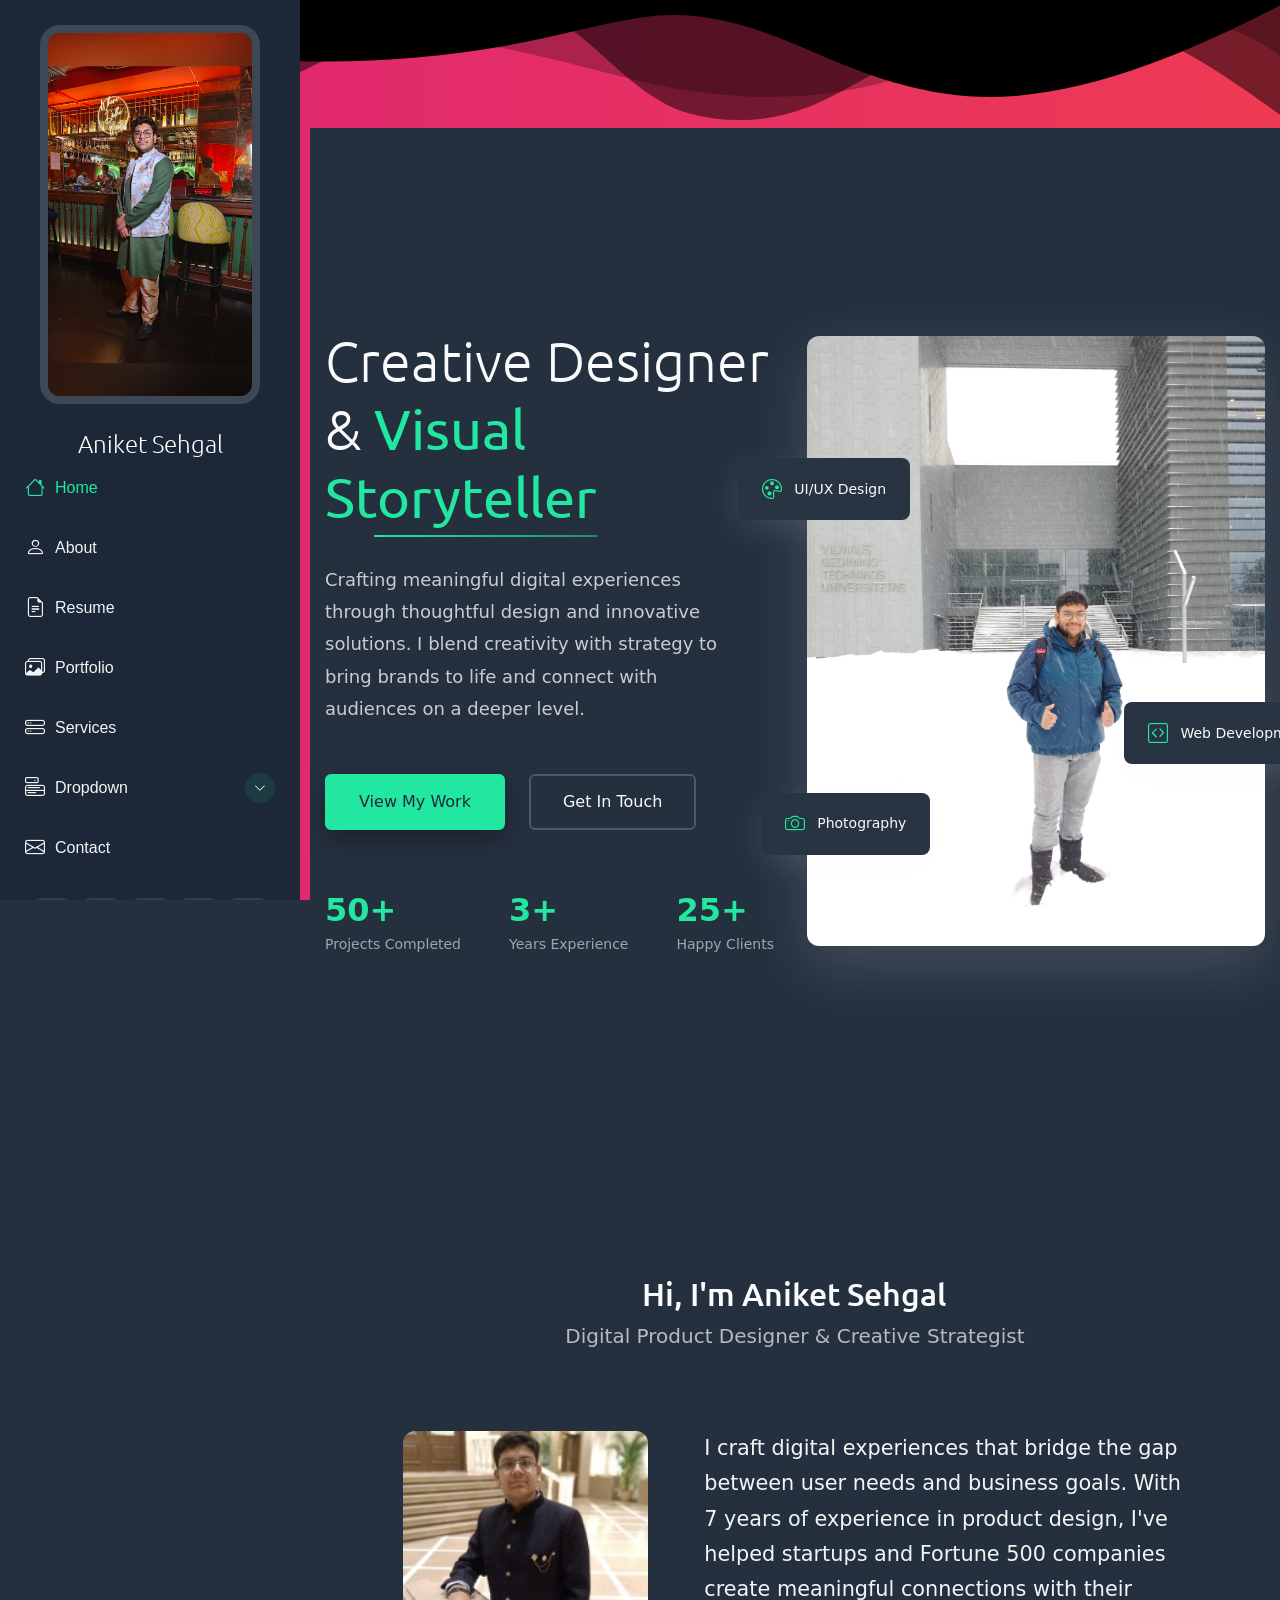
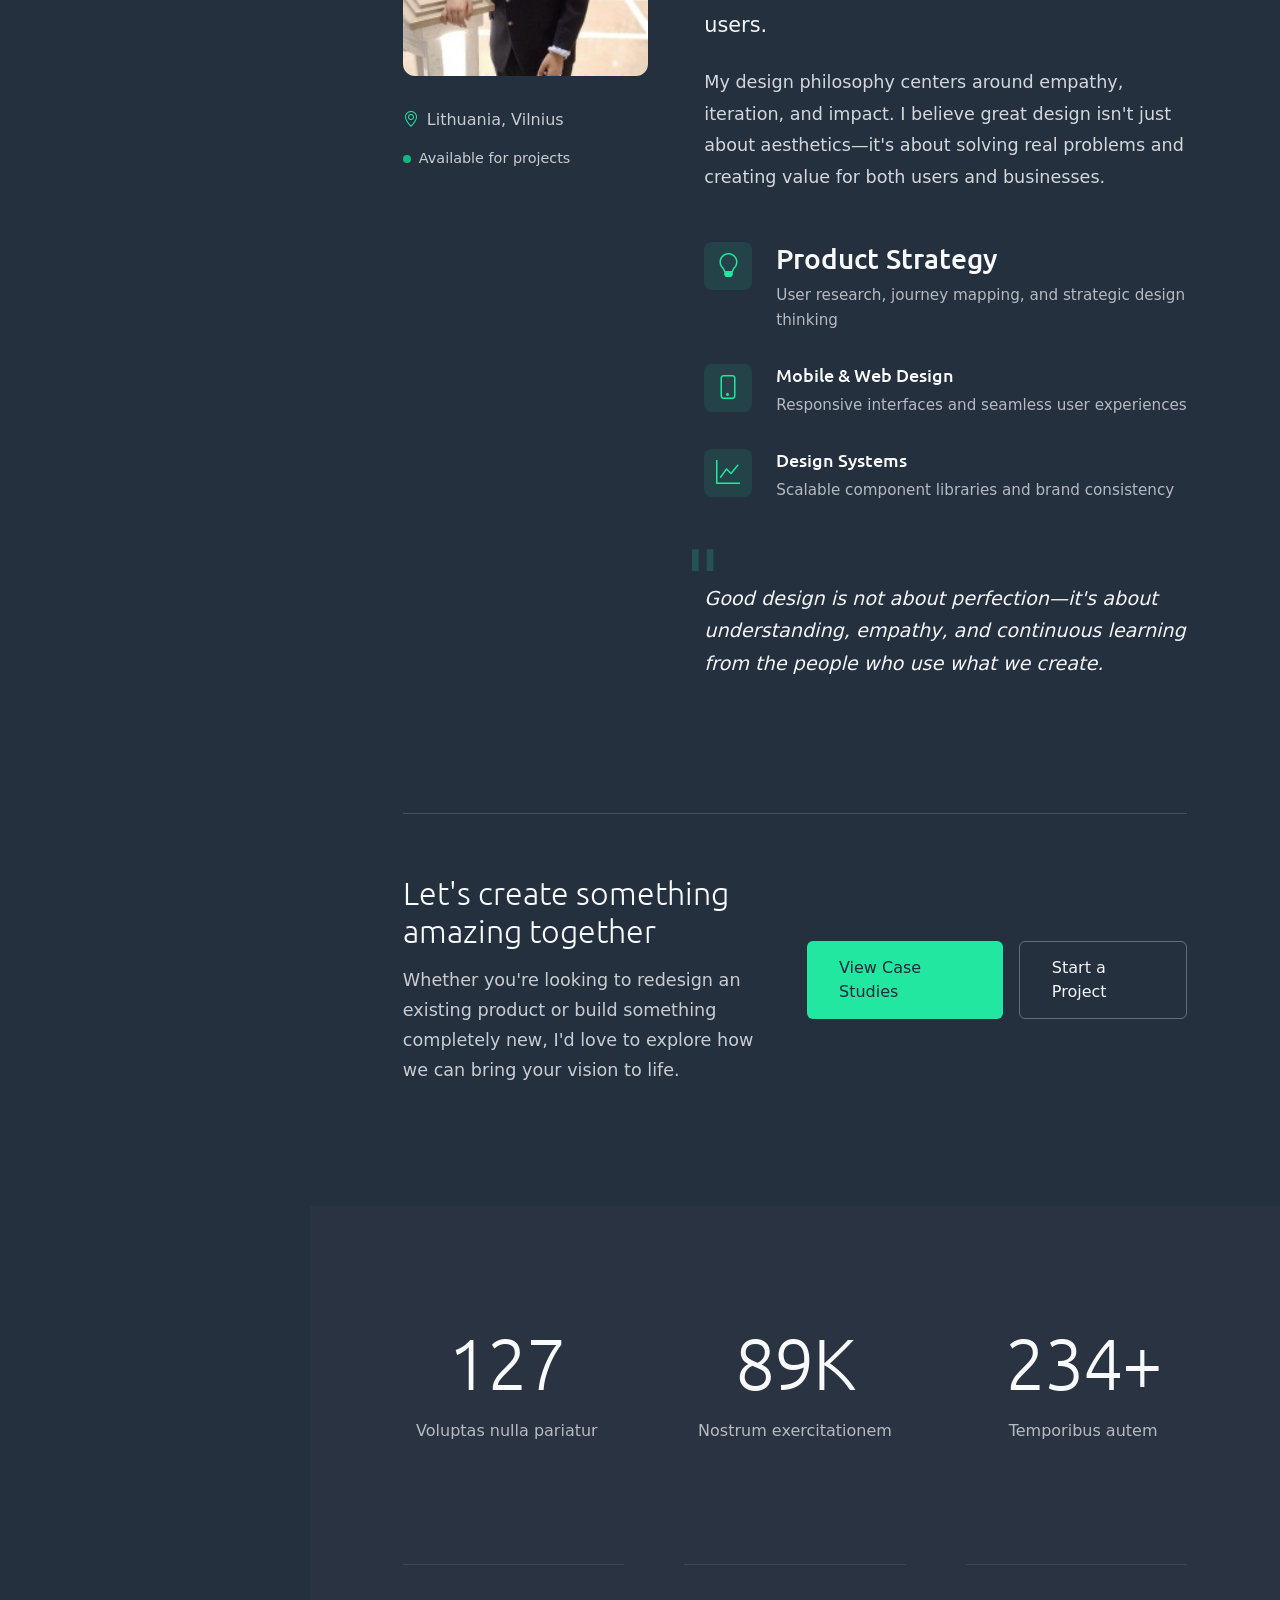
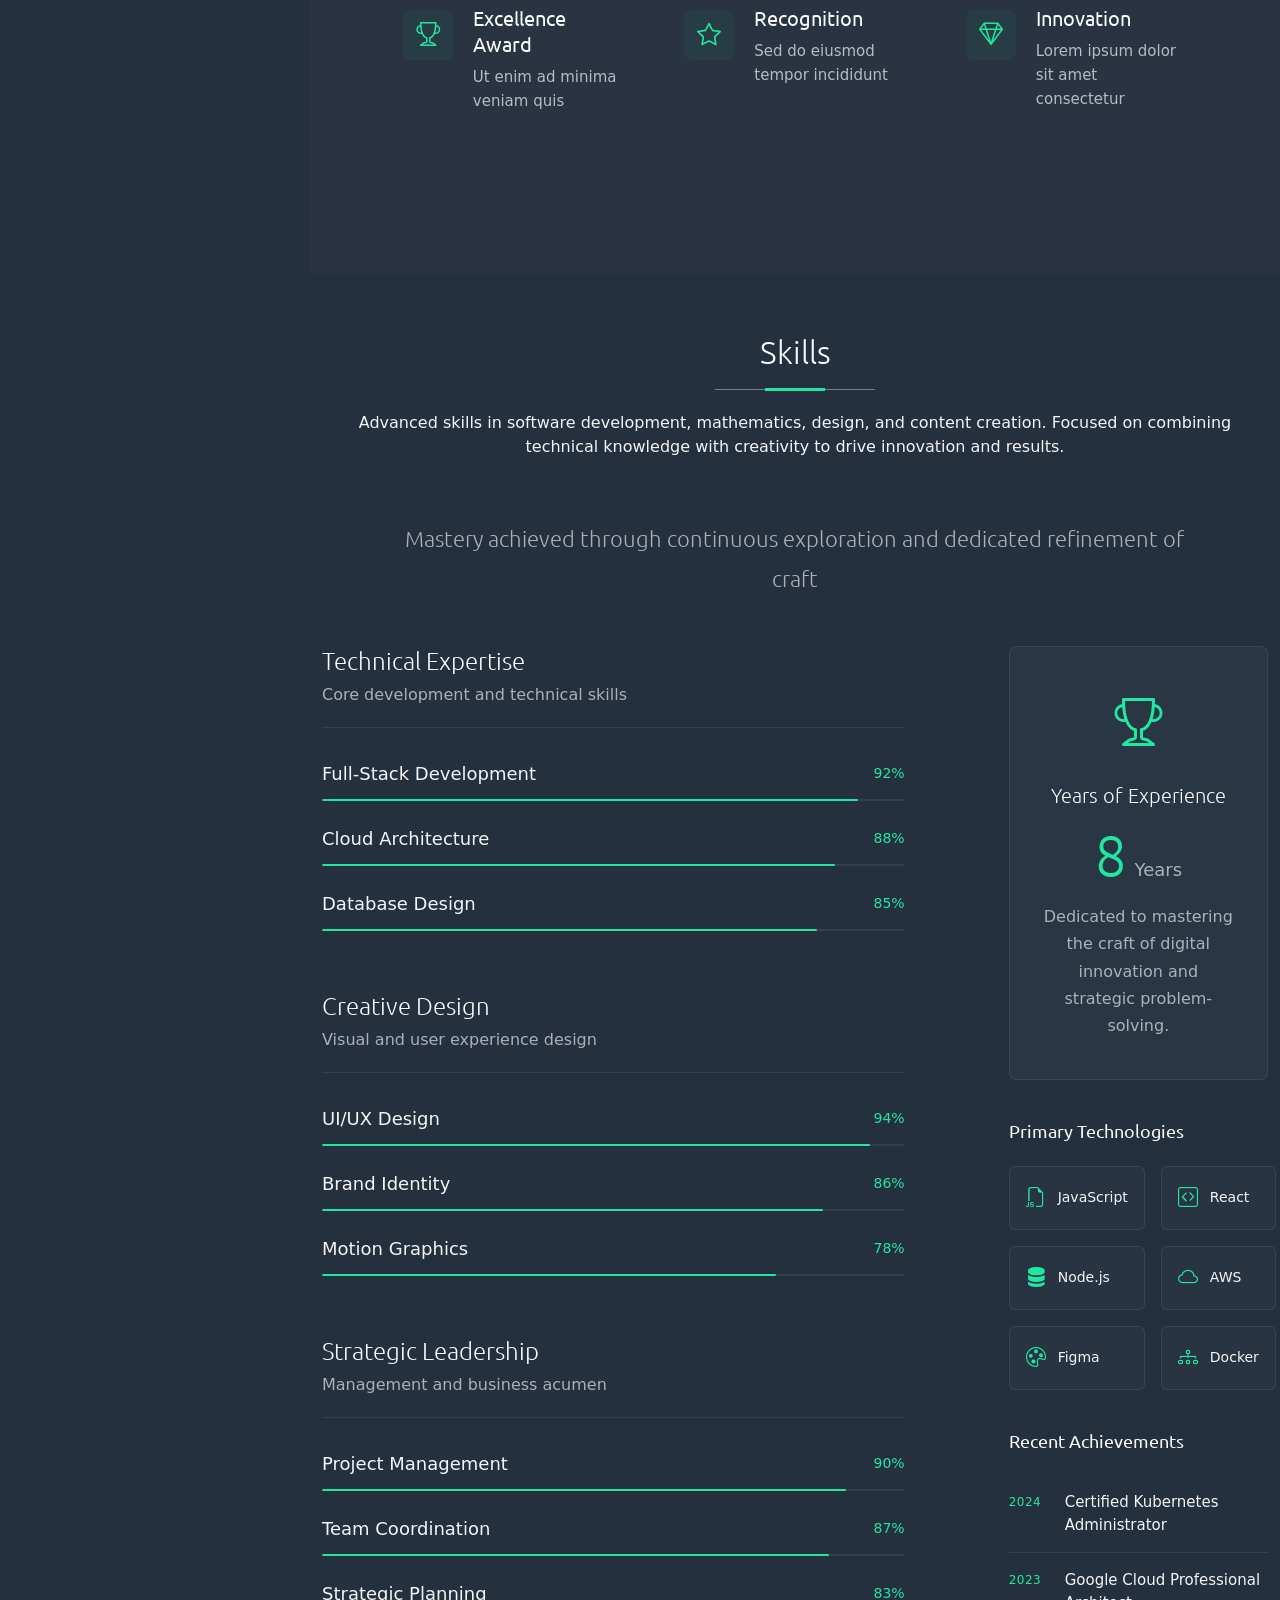
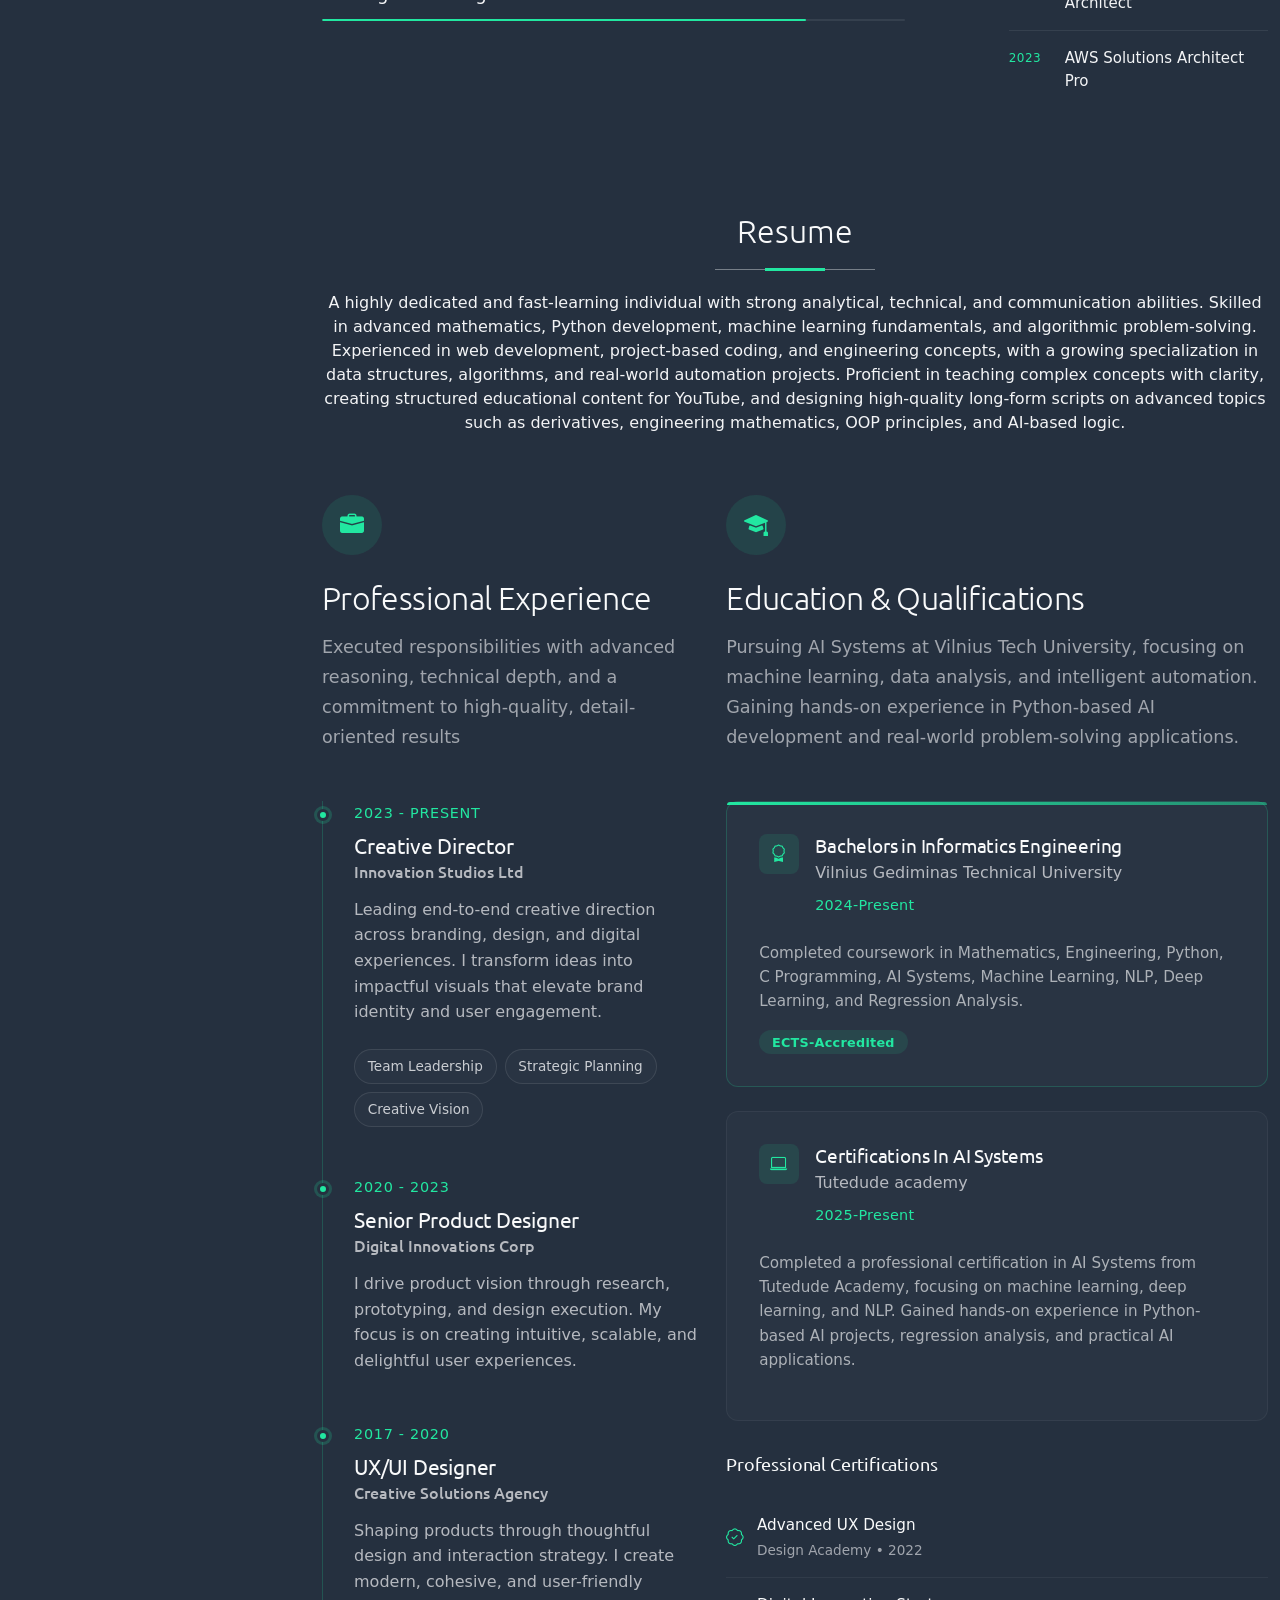
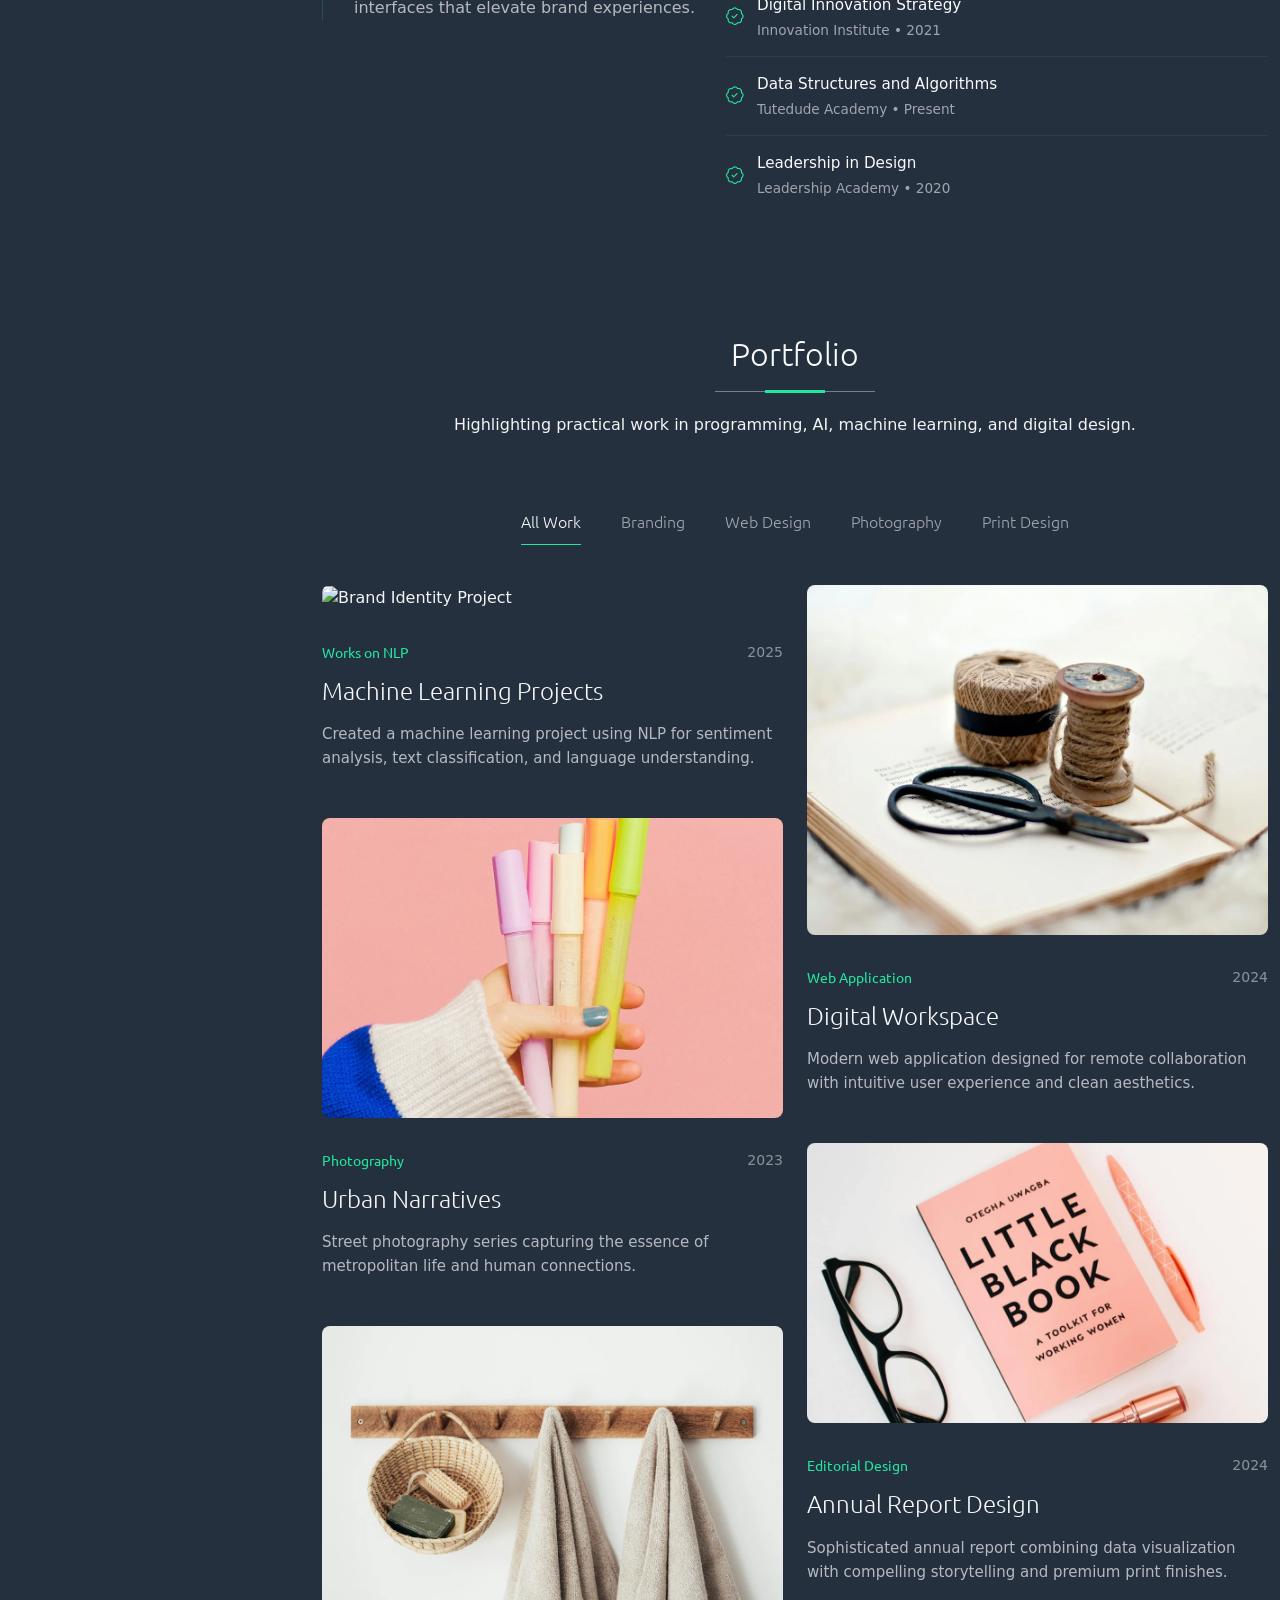
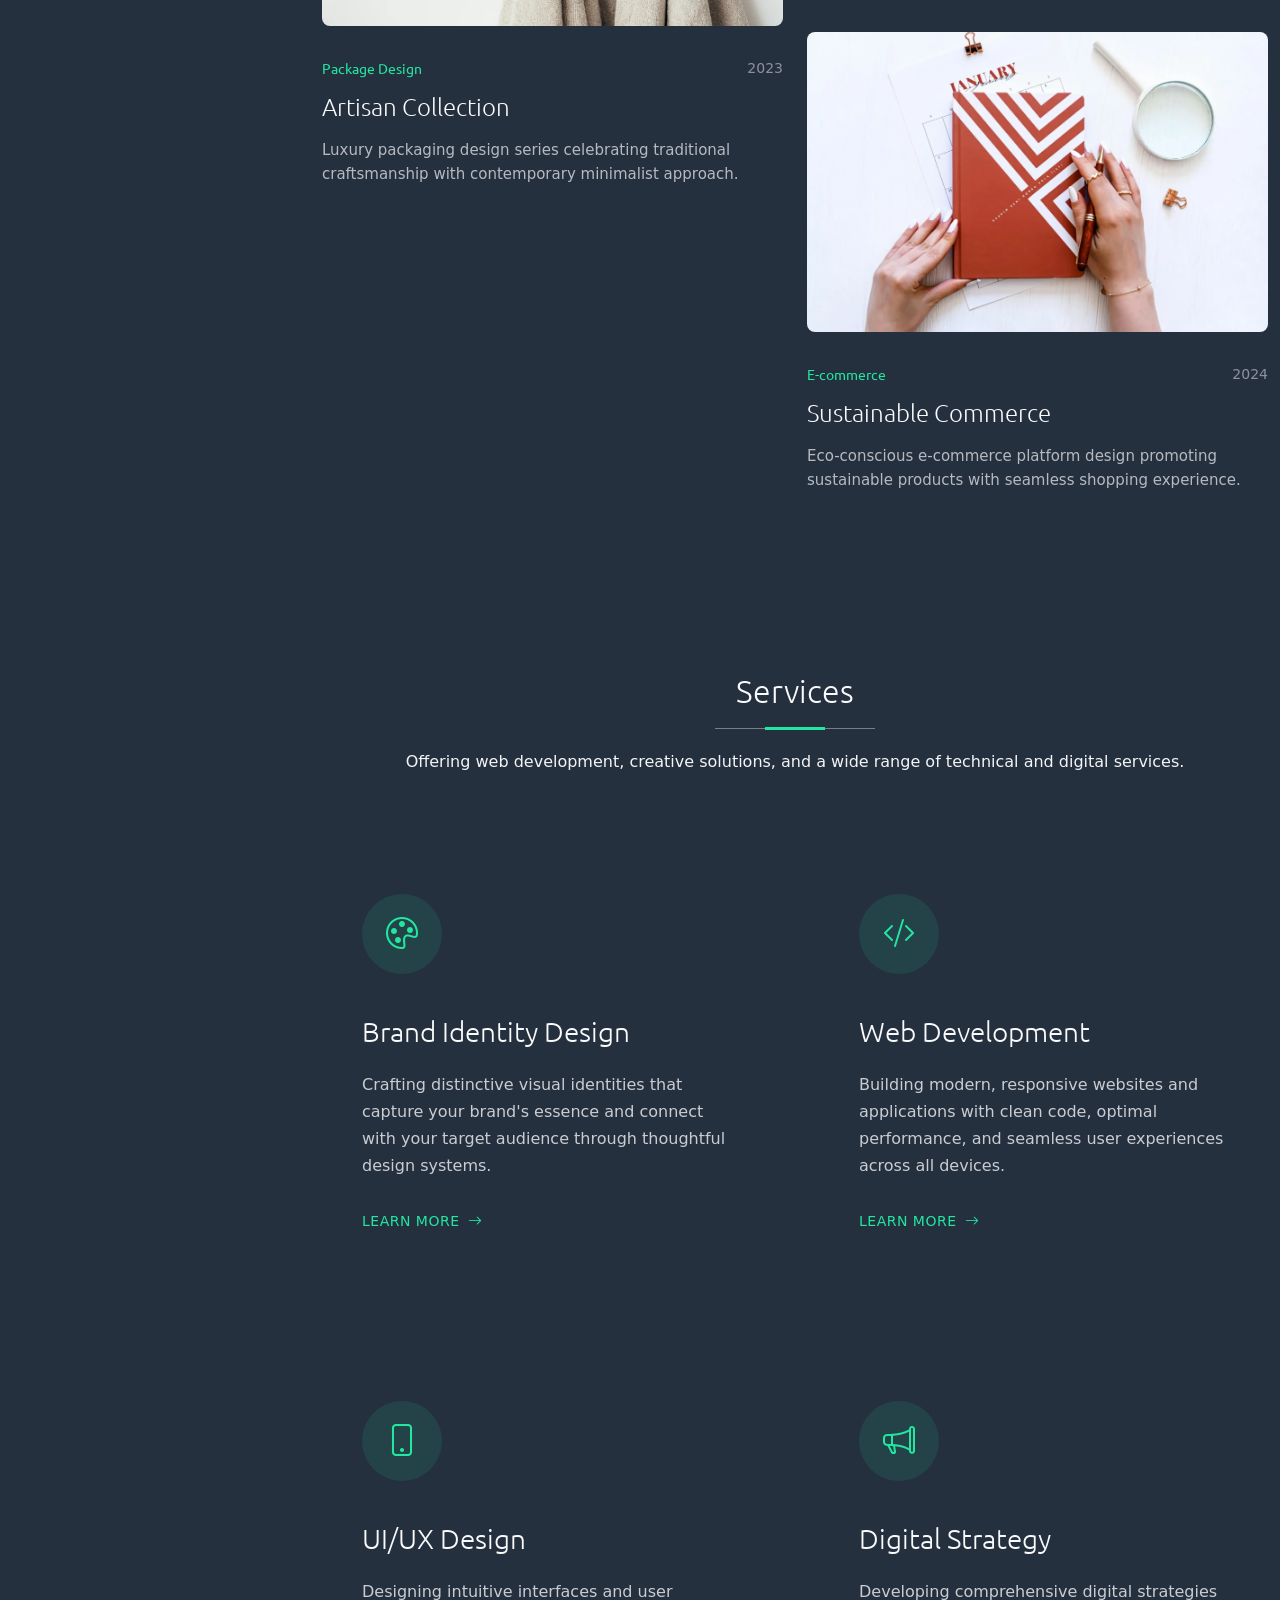
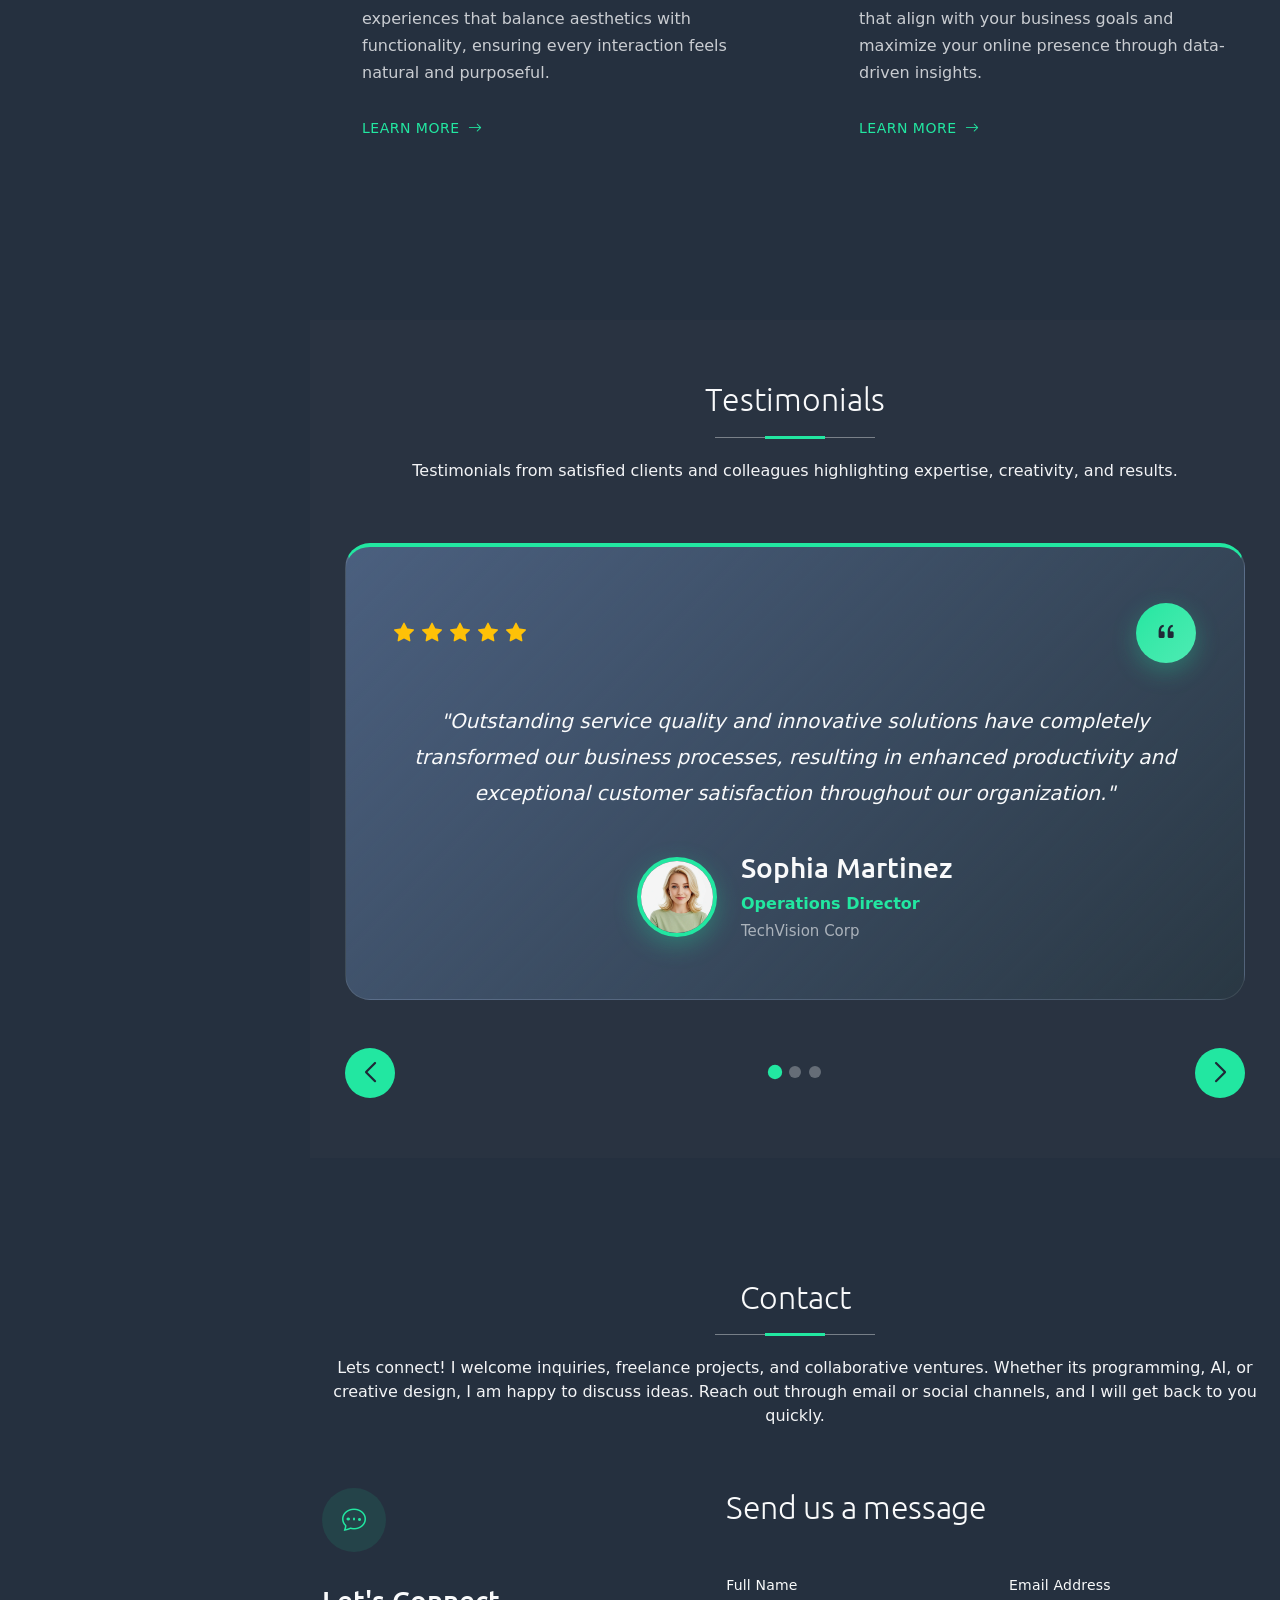
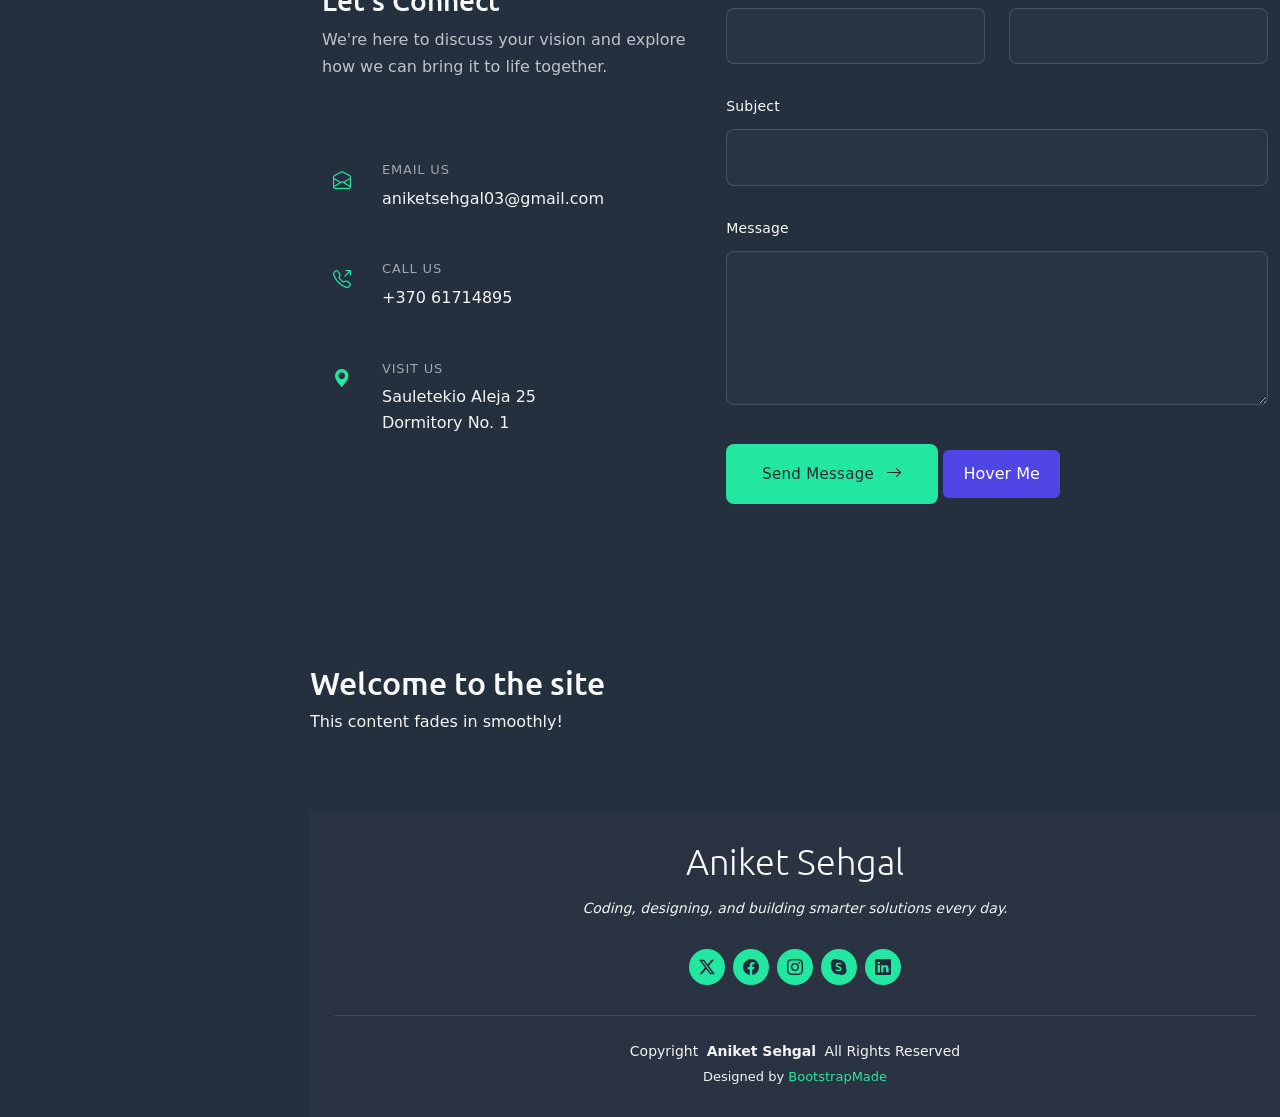
==== commit 154fce44: "Fix broken HTML: Correct img tag on line 160" ====
--- a/index.html
+++ b/index.html
@@ -154,7 +154,7 @@
 
     <div class="header-top">
       <div class="profile-img">
-        <img src="assets/img/profile/aniket%20traditional.png" alt=""> class="img-fluid">
+        <img src="assets/img/profile/aniket%20traditional.png" alt="" class="img-fluid">
       </div>
 
       <a href="index.html" class="logo d-flex align-items-center justify-content-center">
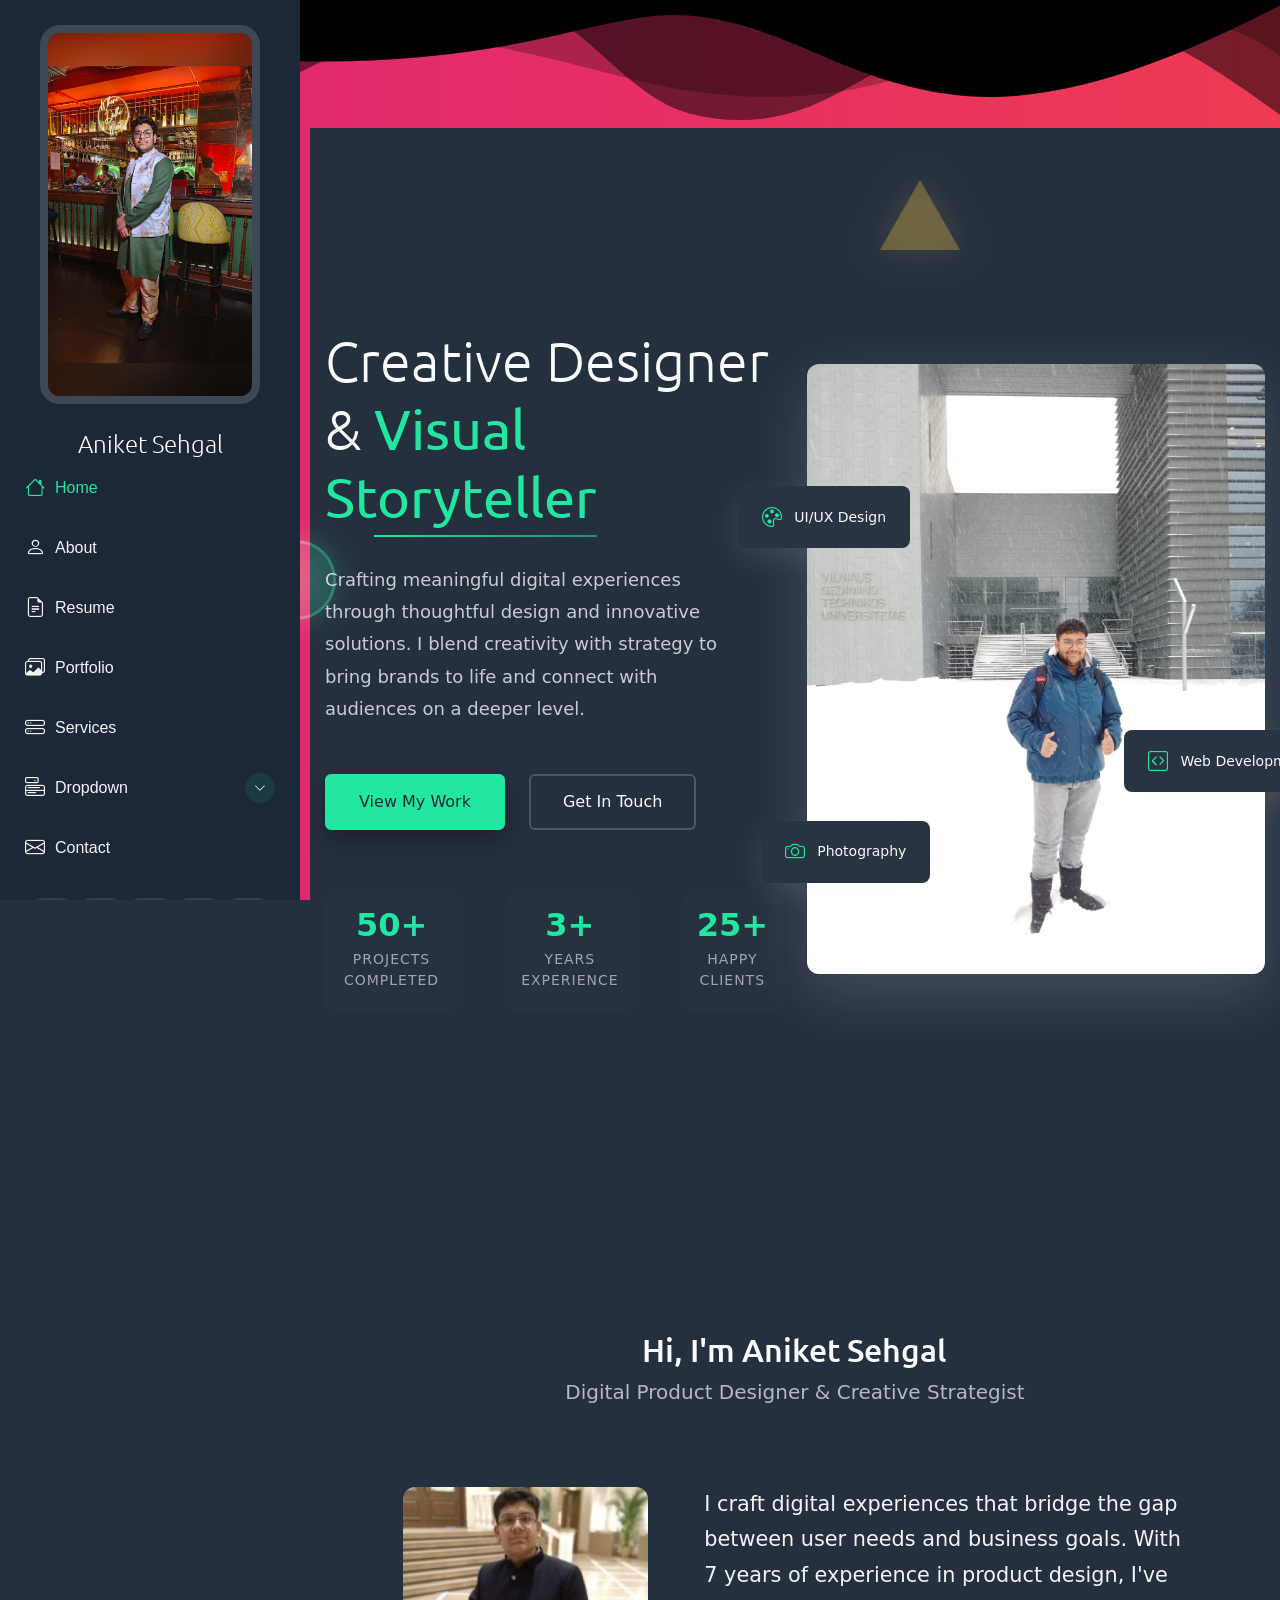
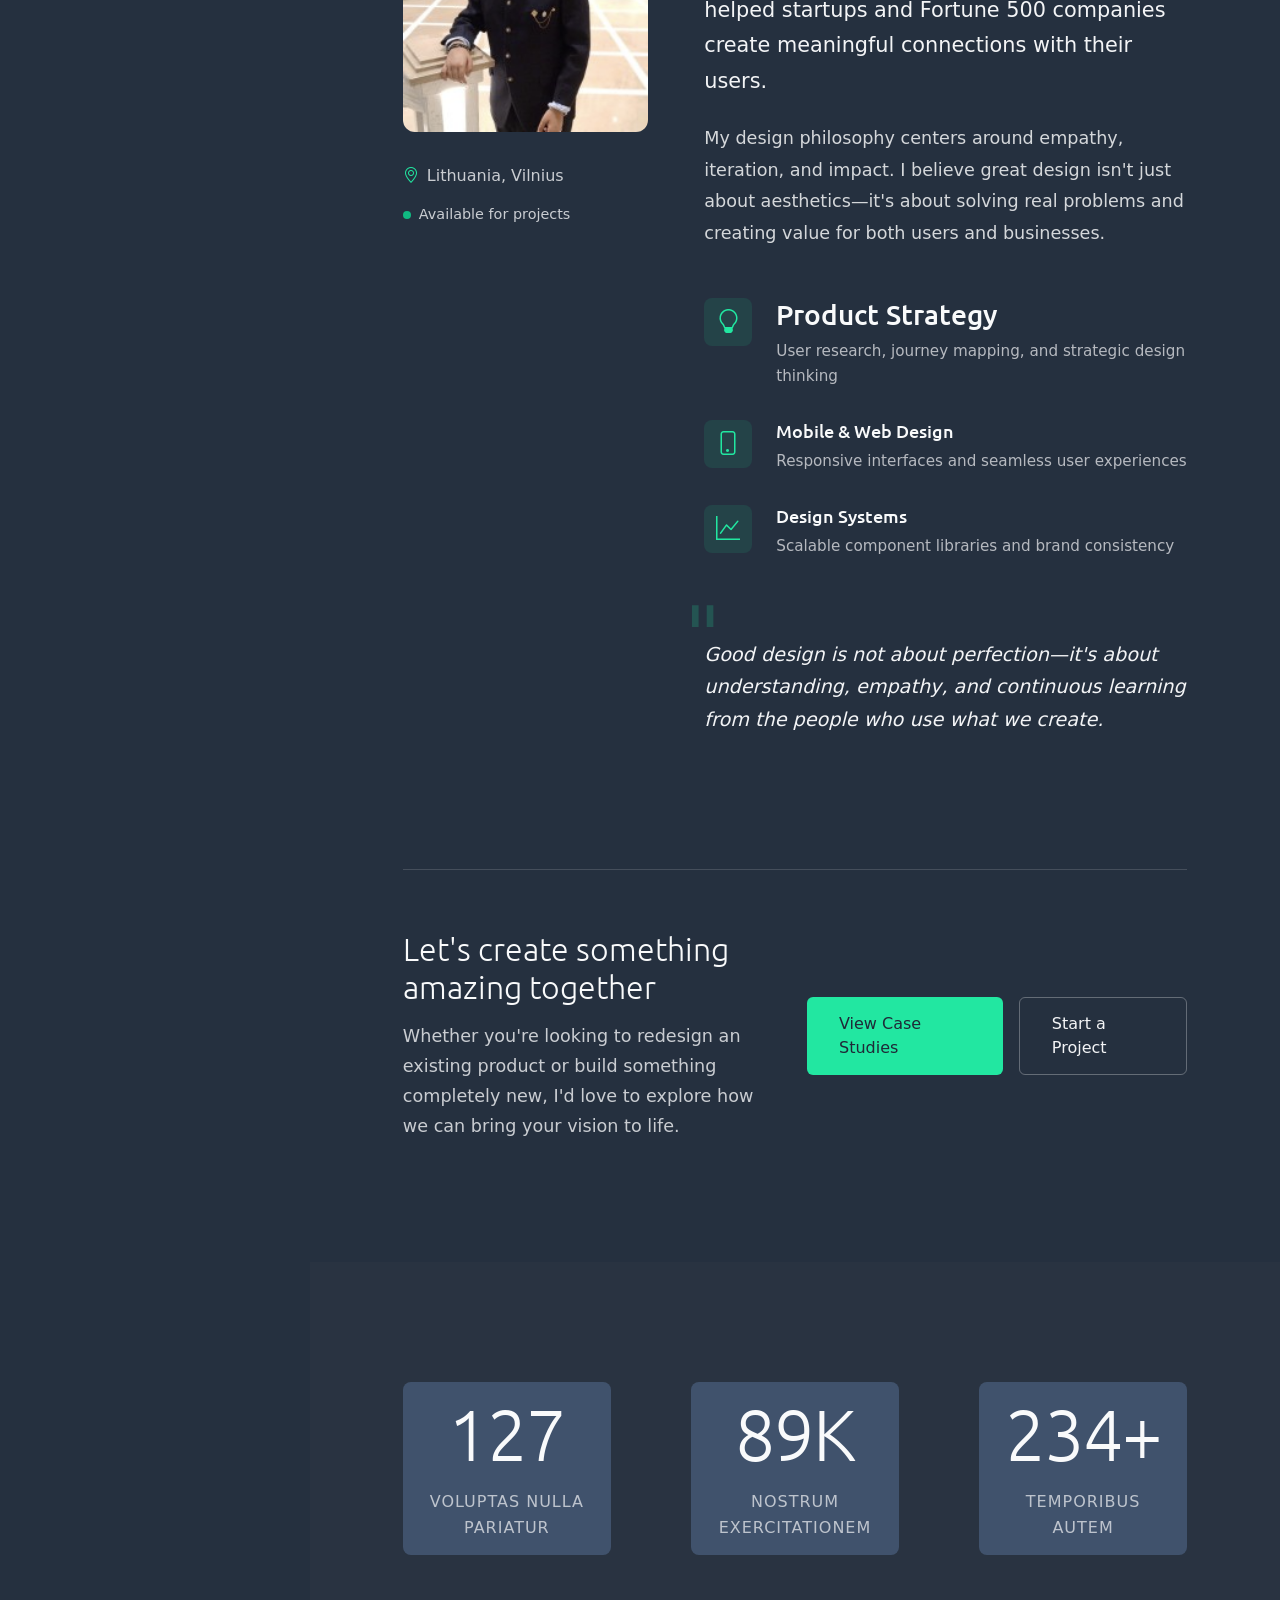
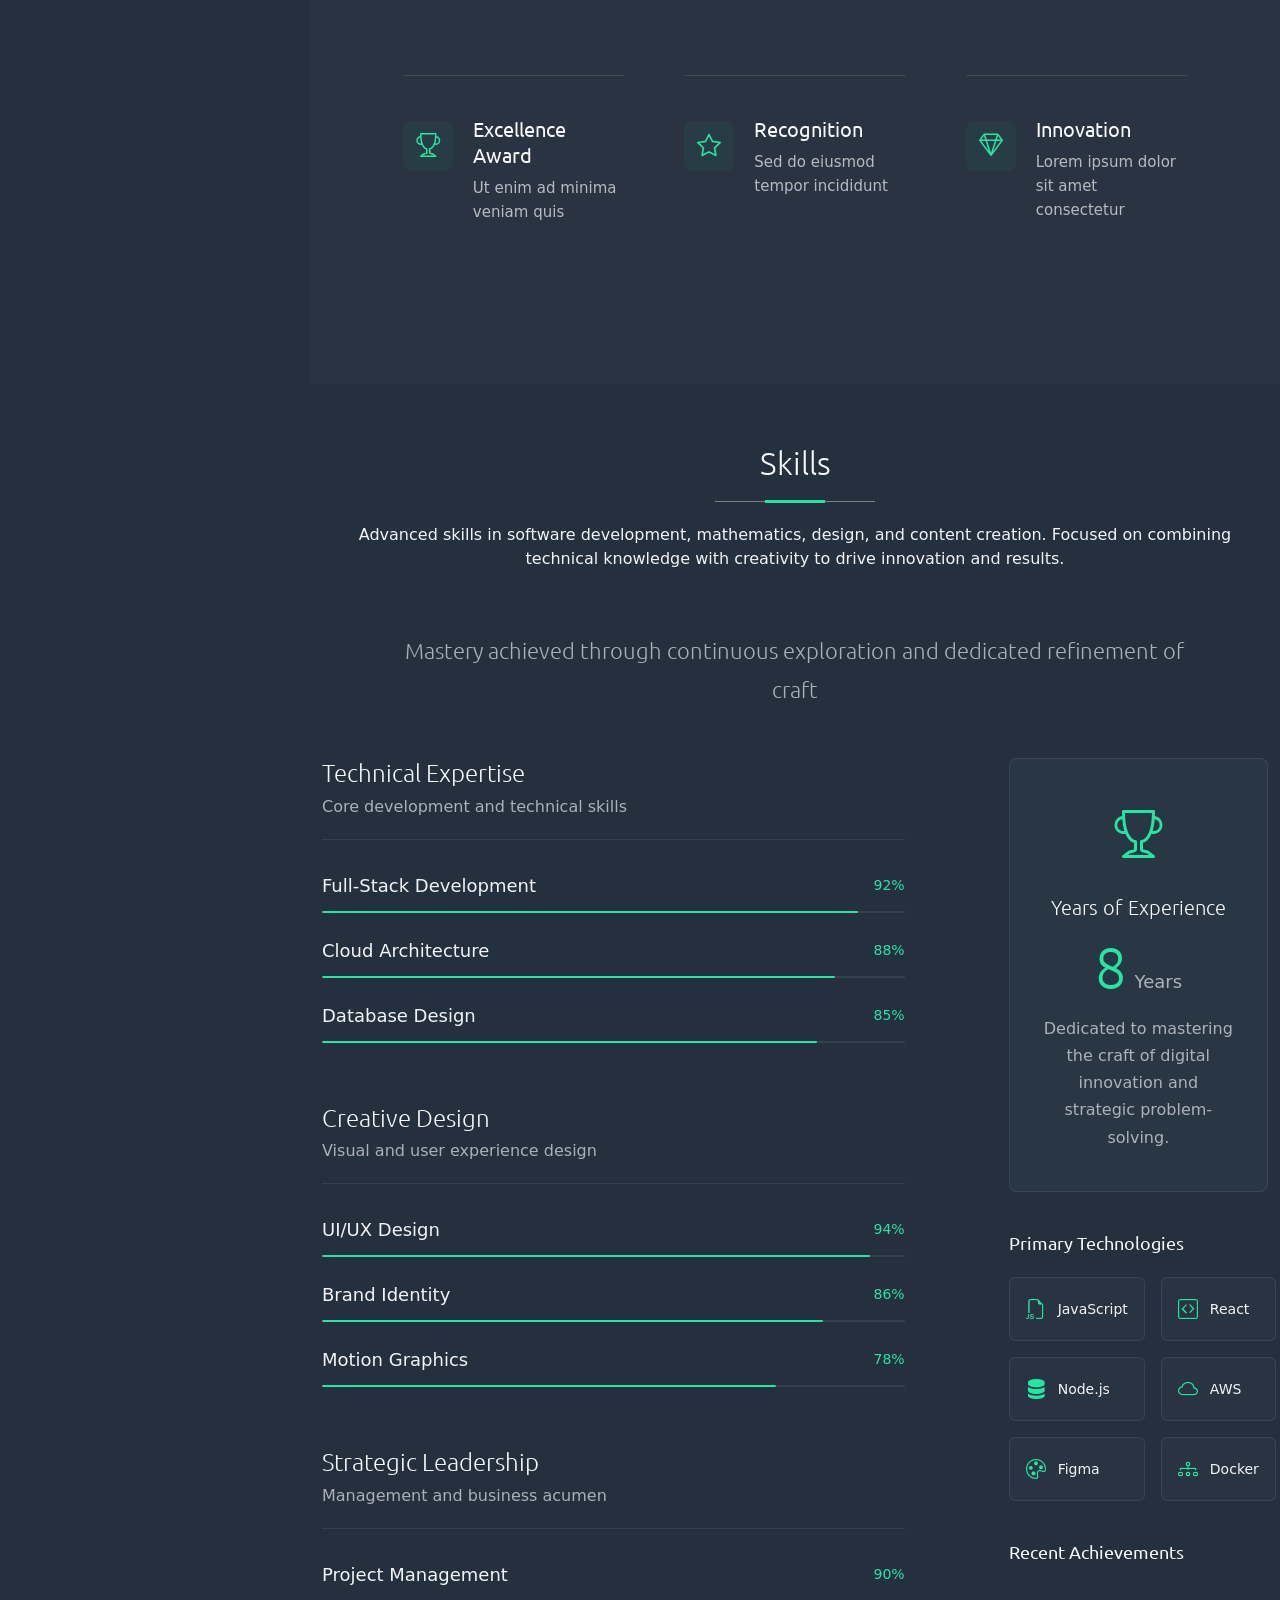
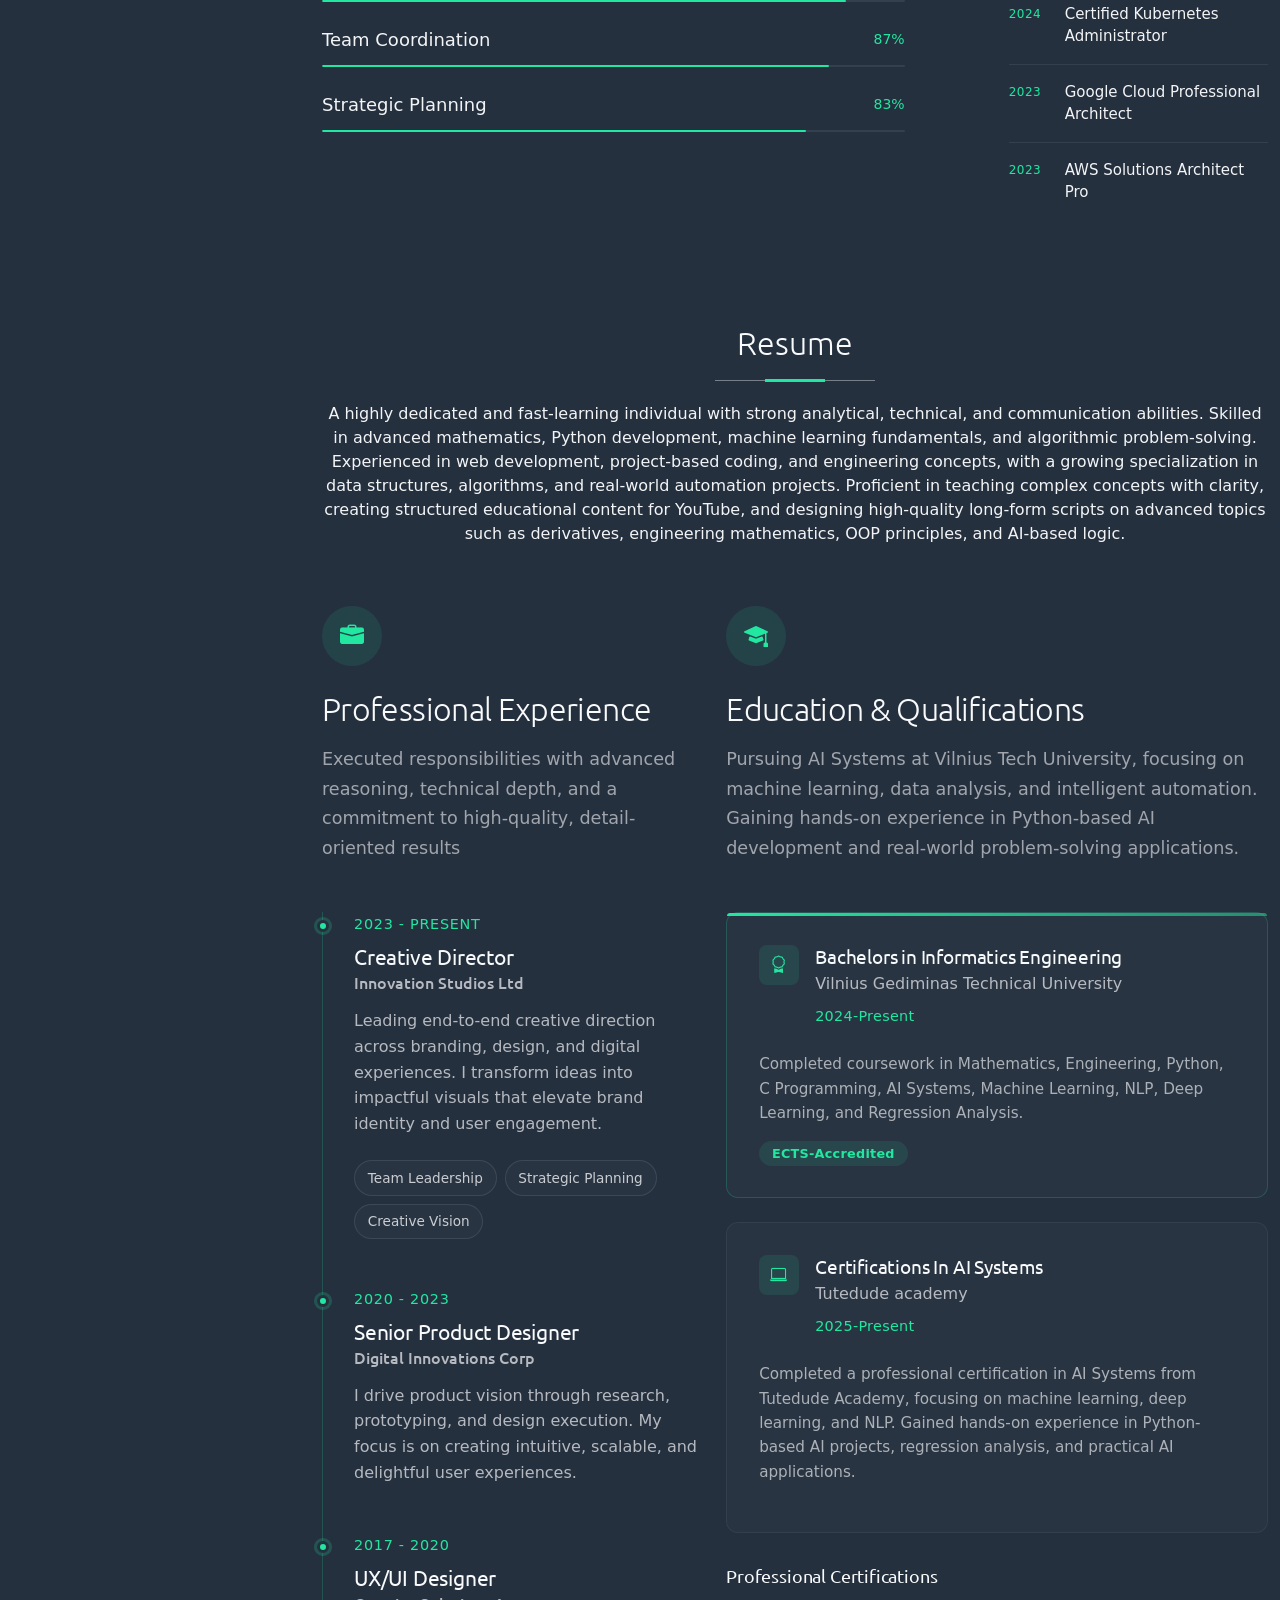
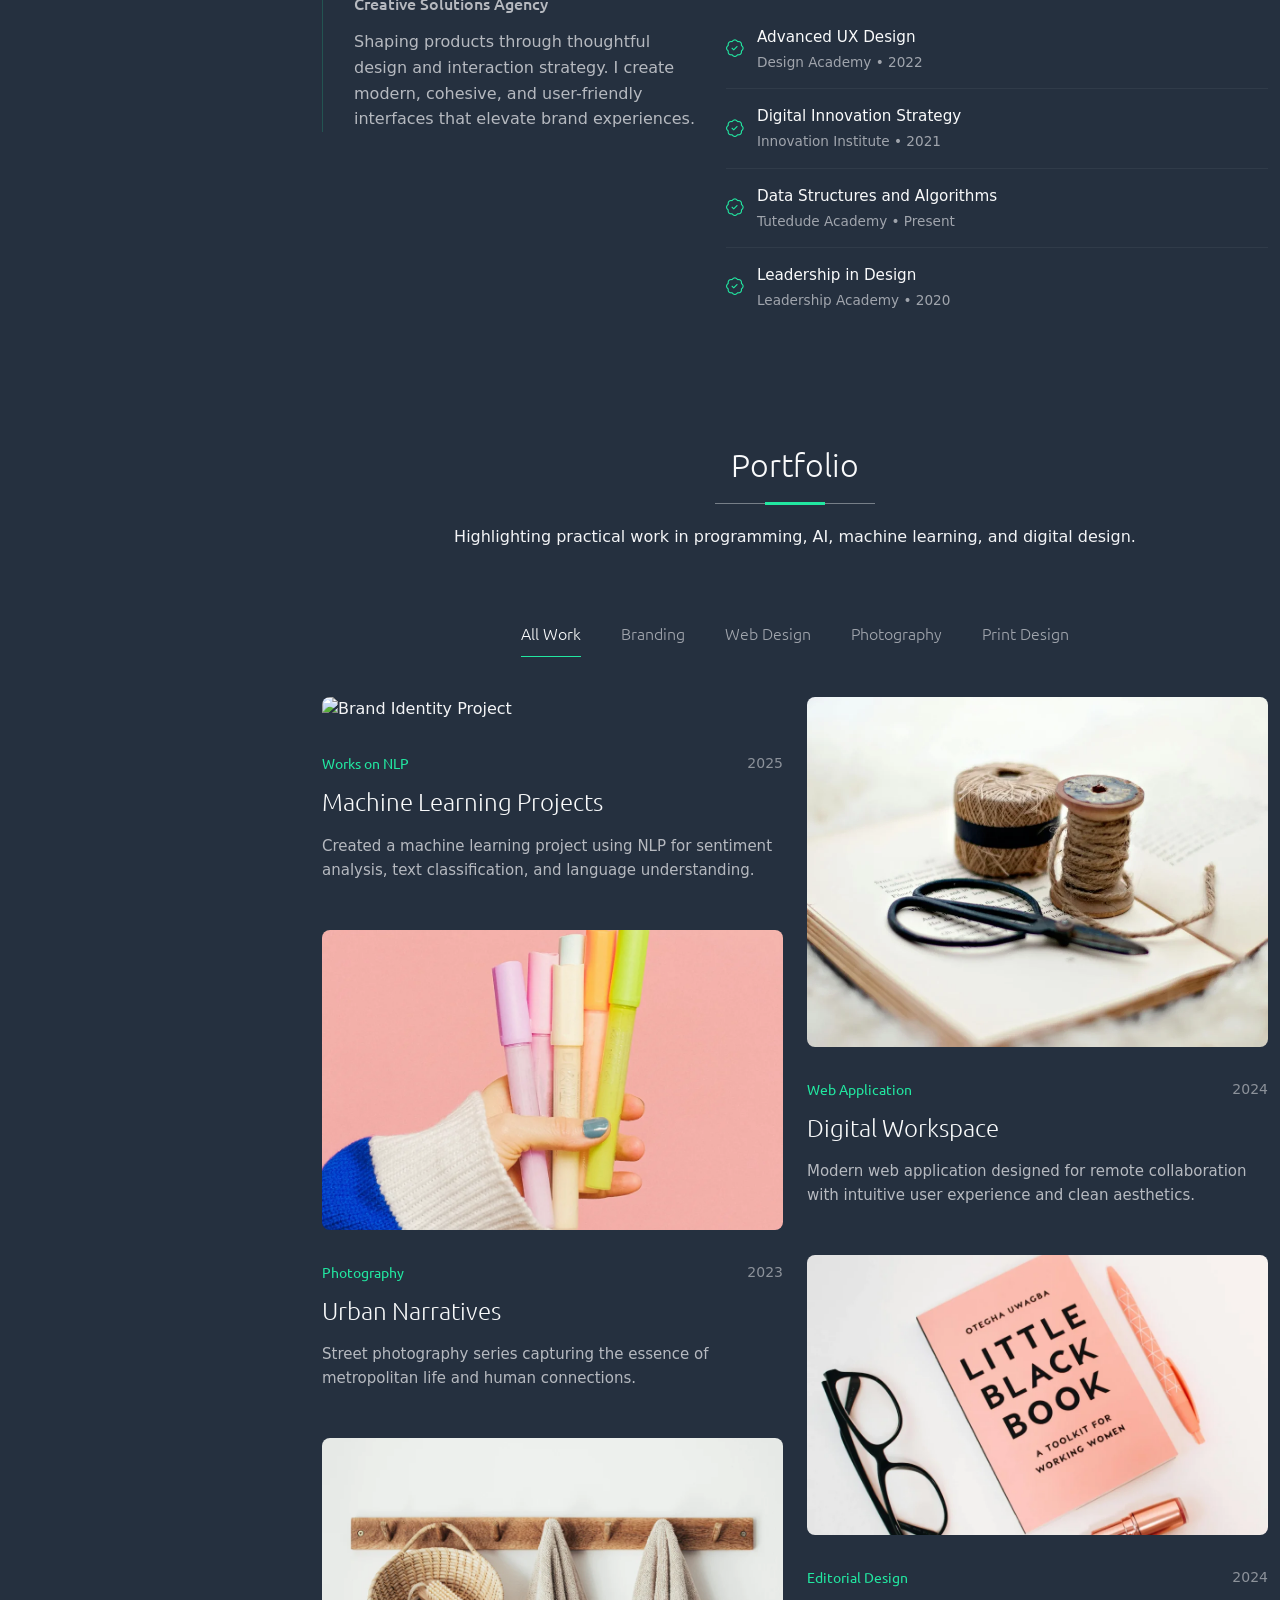
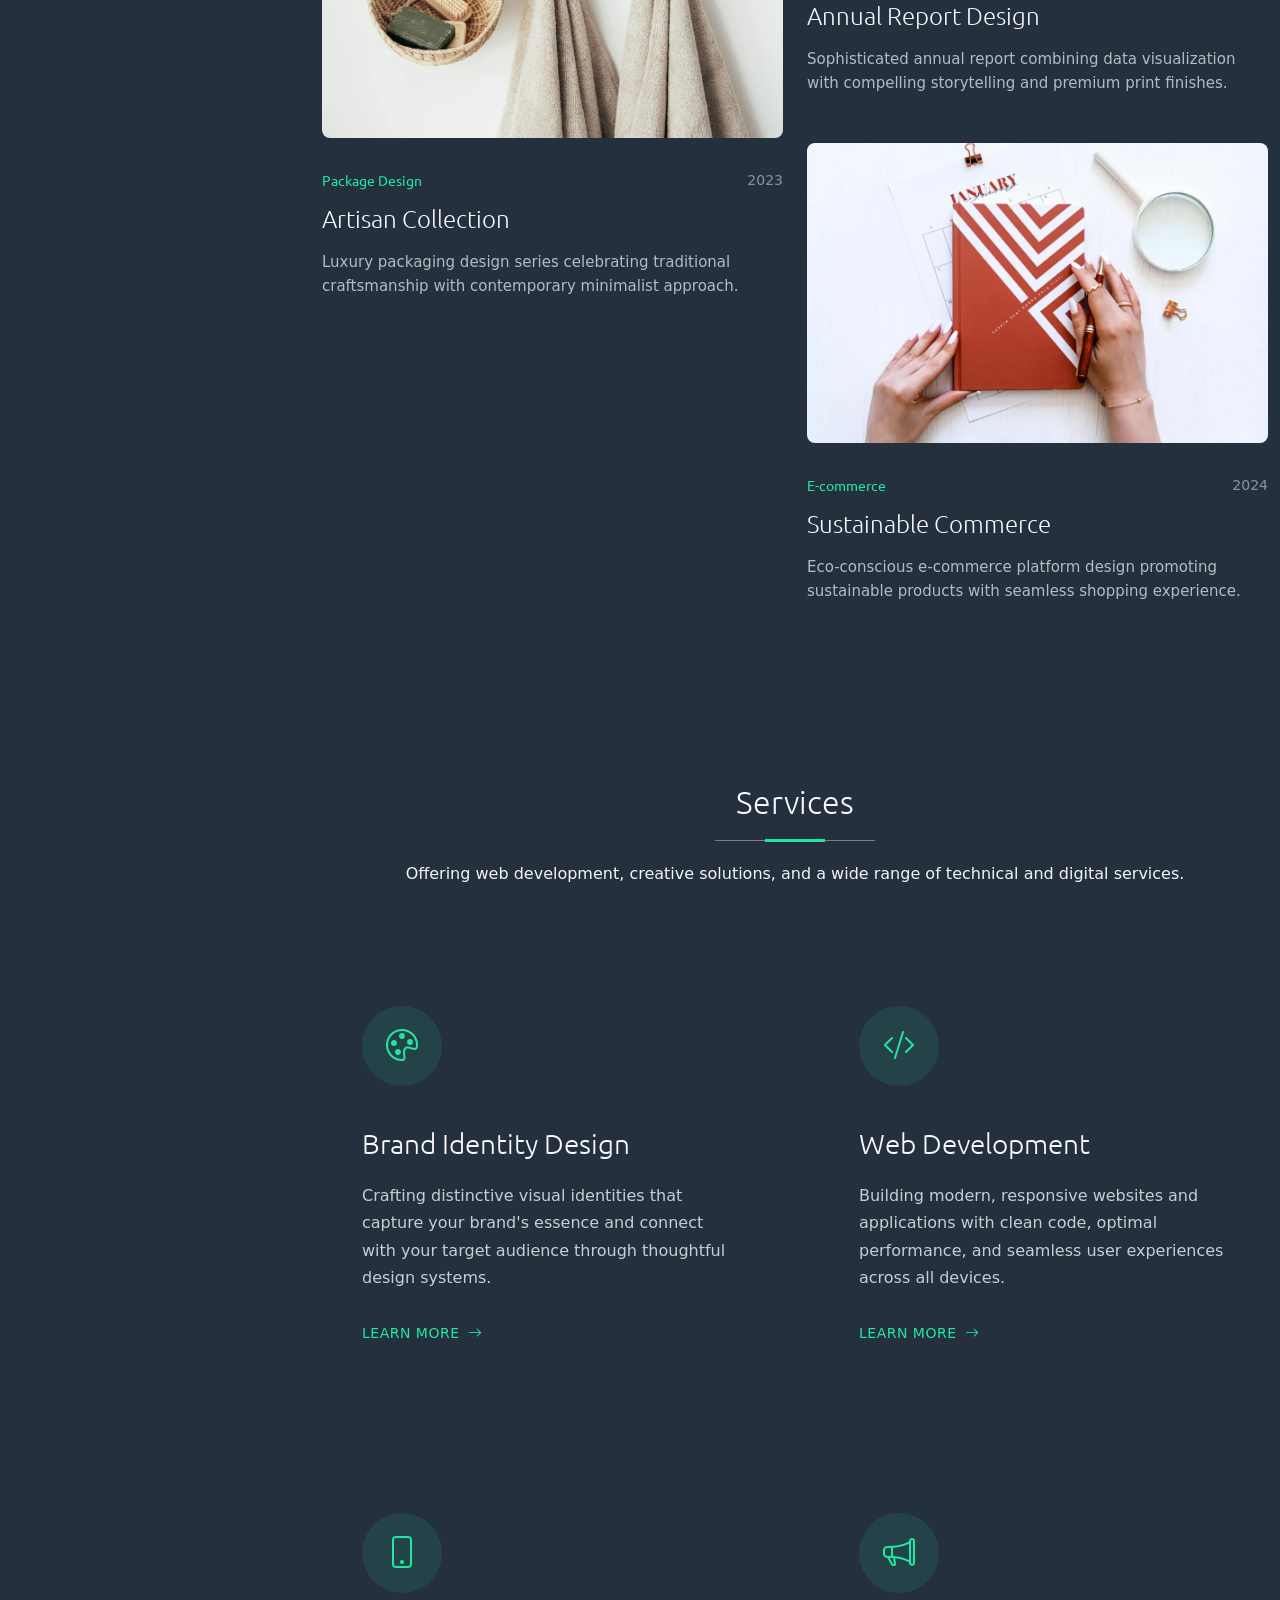
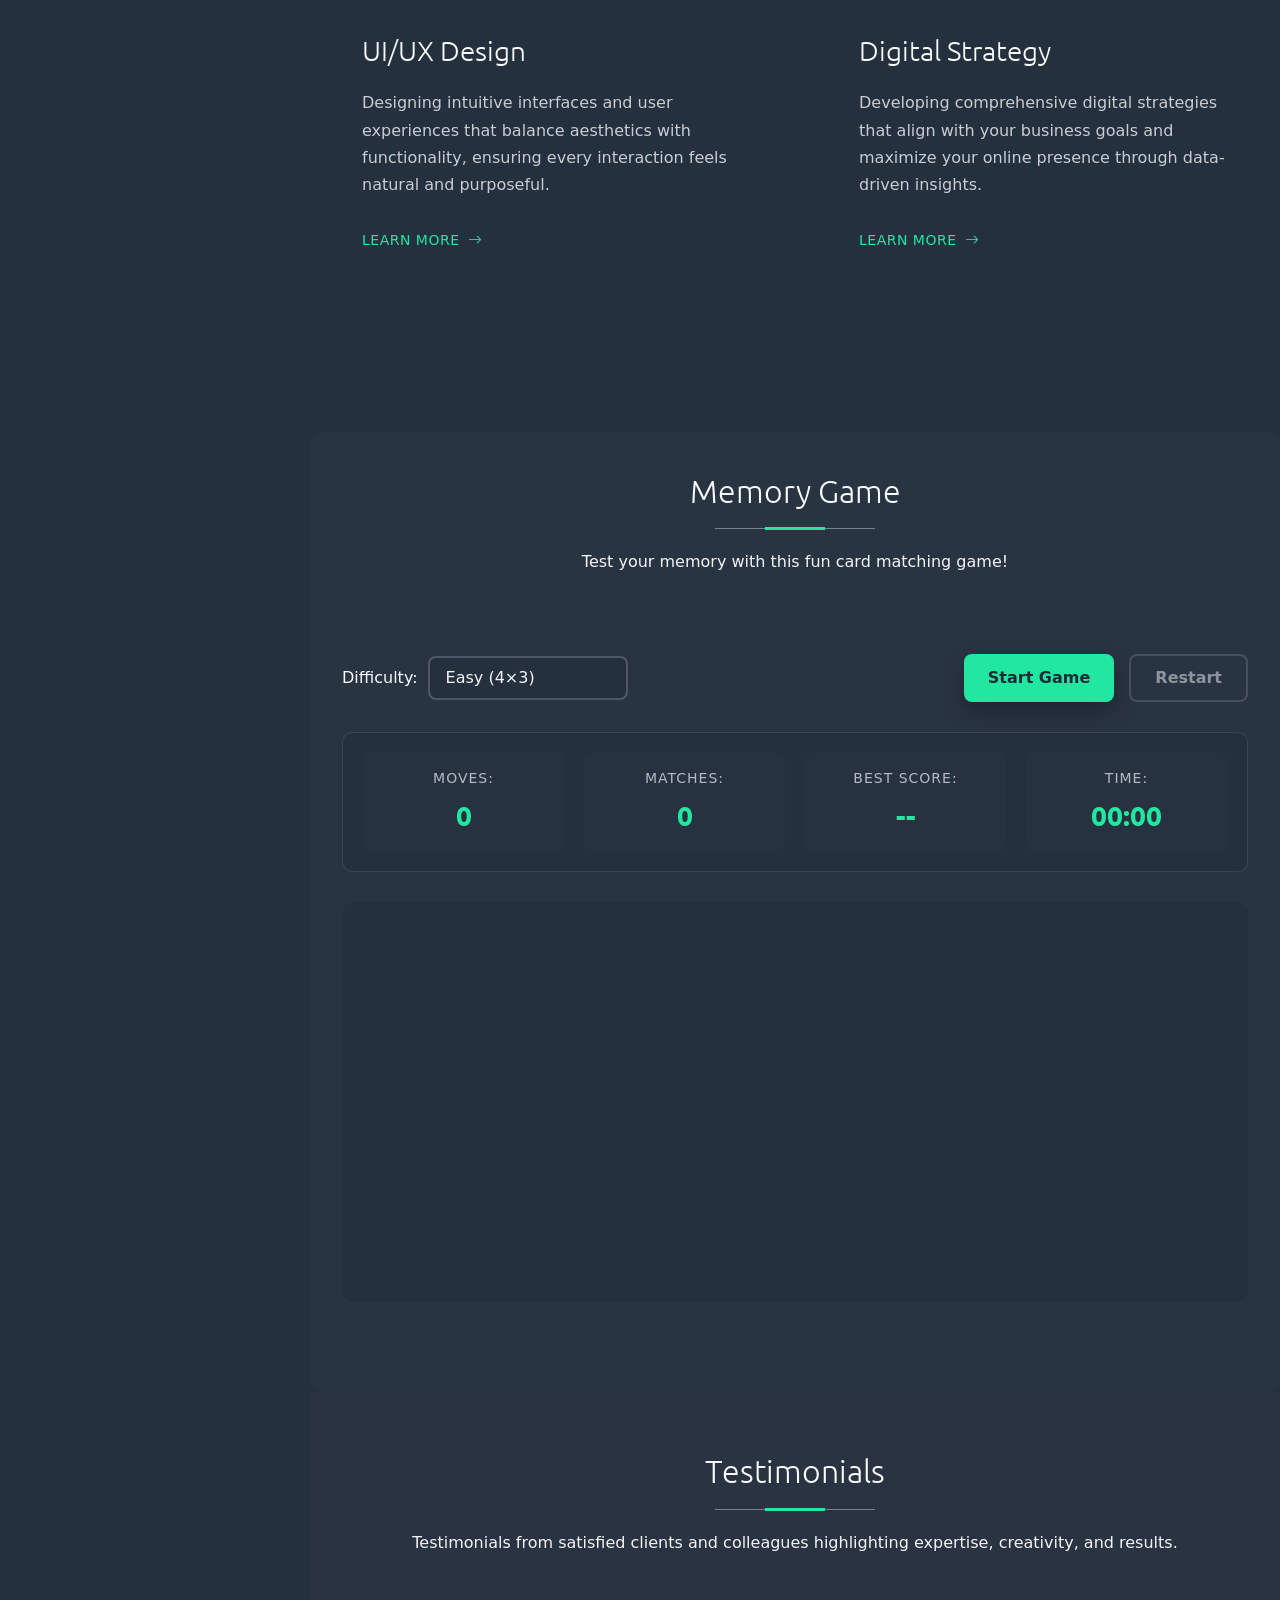
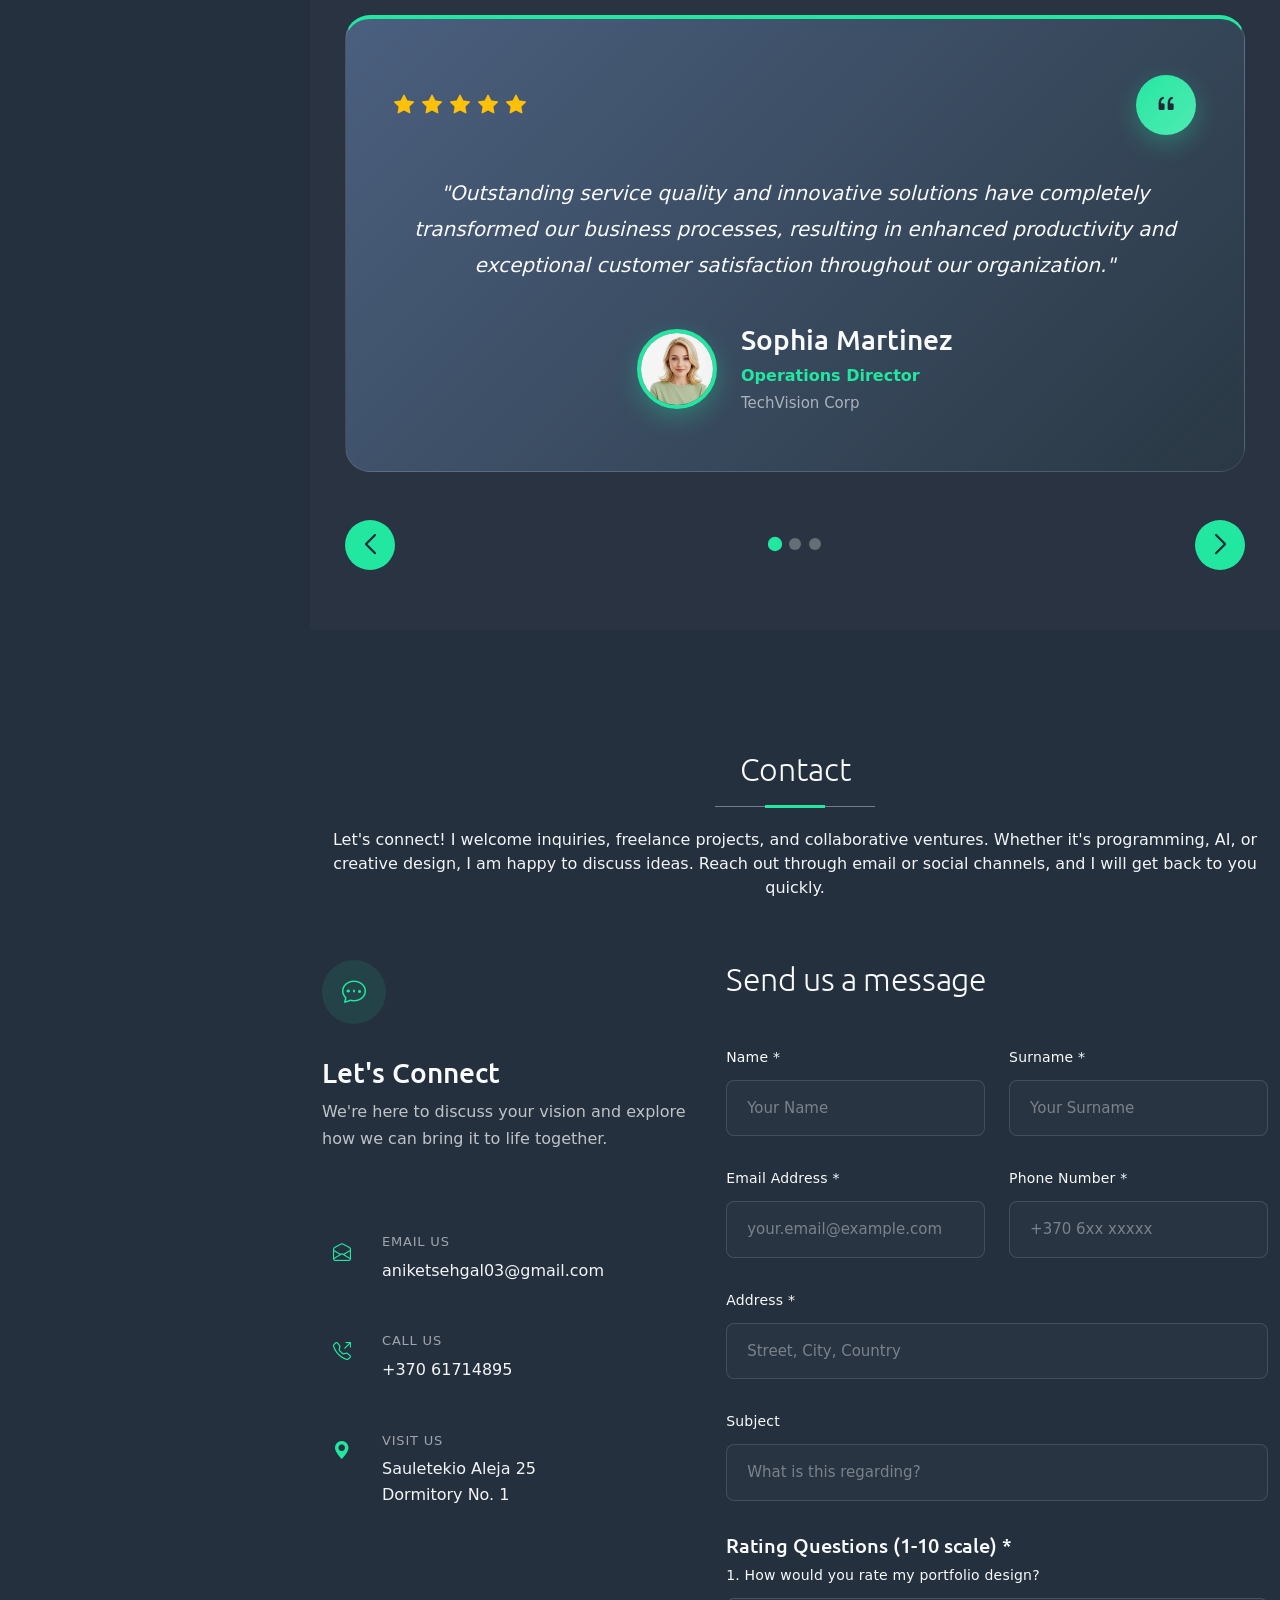
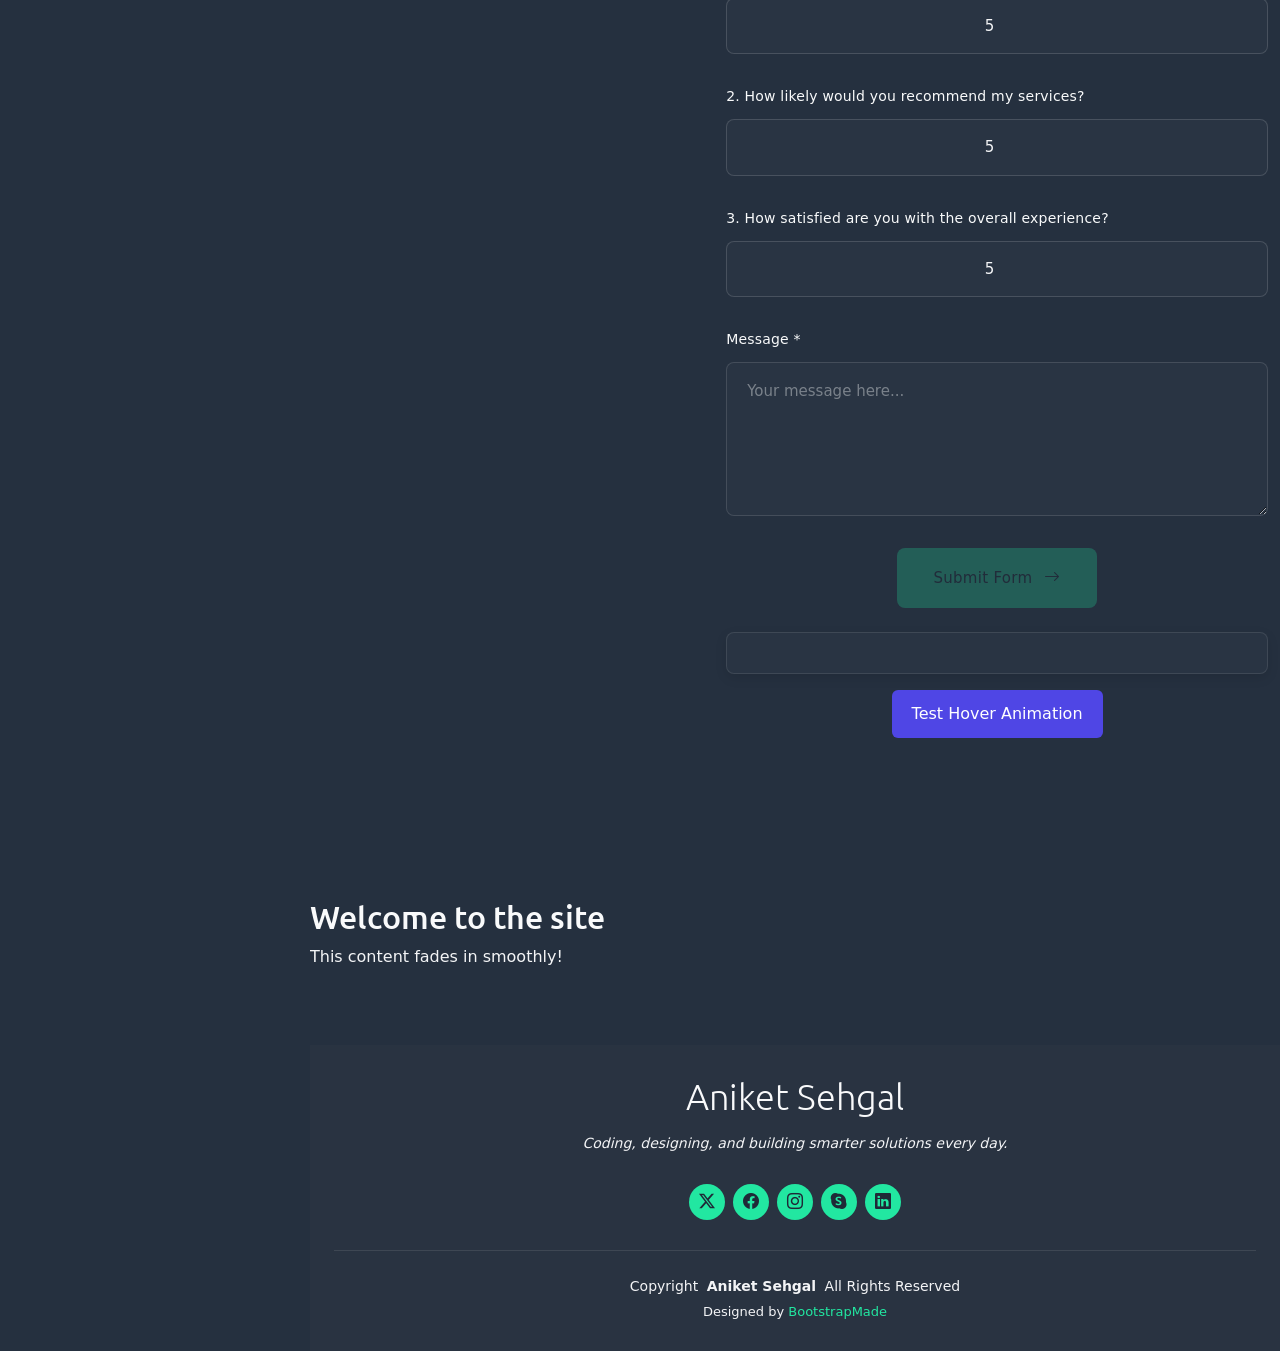
==== commit f34e848d: "Your message here" ====
--- a/index.html
+++ b/index.html
@@ -1060,6 +1060,69 @@
 
     </section><!-- /Services Section -->
 
+    <!-- Add this in your sections, possibly after contact or services section -->
+<section id="memory-game" class="section">
+  <div class="container">
+    <div class="section-title">
+      <h2>Memory Game</h2>
+      <p>Test your memory with this fun card matching game!</p>
+    </div>
+
+    <div class="game-container">
+      <!-- Game Controls -->
+      <div class="game-controls">
+        <div class="difficulty-selector">
+          <label for="difficulty">Difficulty:</label>
+          <select id="difficulty" class="form-select">
+            <option value="easy">Easy (4×3)</option>
+            <option value="hard">Hard (6×4)</option>
+          </select>
+        </div>
+        
+        <div class="buttons">
+          <button id="start-game" class="btn btn-primary">Start Game</button>
+          <button id="restart-game" class="btn btn-secondary" disabled>Restart</button>
+        </div>
+      </div>
+
+      <!-- Stats Panel -->
+      <div class="stats-panel">
+        <div class="stat-item">
+          <span class="stat-label">Moves:</span>
+          <span id="move-count" class="stat-value">0</span>
+        </div>
+        <div class="stat-item">
+          <span class="stat-label">Matches:</span>
+          <span id="match-count" class="stat-value">0</span>
+        </div>
+        <div class="stat-item">
+          <span class="stat-label">Best Score:</span>
+          <span id="best-score" class="stat-value">--</span>
+        </div>
+        <div class="stat-item">
+          <span class="stat-label">Time:</span>
+          <span id="timer" class="stat-value">00:00</span>
+        </div>
+      </div>
+
+      <!-- Game Board -->
+      <div id="game-board" class="game-board">
+        <!-- Cards will be generated dynamically -->
+      </div>
+
+      <!-- Win Message (hidden by default) -->
+      <div id="win-message" class="win-message" style="display: none;">
+        <div class="win-content">
+          <h3>🎉 Congratulations! 🎉</h3>
+          <p>You won the game!</p>
+          <p id="final-stats"></p>
+          <button id="play-again" class="btn btn-primary">Play Again</button>
+        </div>
+      </div>
+    </div>
+  </div>
+</section>
+
     <!-- Testimonials Section -->
     <section id="testimonials" class="testimonials section light-background">
 
@@ -1199,122 +1262,194 @@
     </section><!-- /Testimonials Section -->
 
     <!-- Contact Section -->
-    <section id="contact" class="contact section">
-      <!-- Section Title -->
-      <div class="container section-title" data-aos="fade-up">
+<section id="contact" class="contact section">
+    <!-- Section Title -->
+    <div class="container section-title" data-aos="fade-up">
         <h2>Contact</h2>
-        <p>Lets connect! I welcome inquiries, freelance projects, and collaborative ventures.
-Whether its programming, AI, or creative design, I am happy to discuss ideas.
-Reach out through email or social channels, and I will get back to you quickly.</p>
-      </div><!-- End Section Title -->
-
-      <div class="container">
+        <p>Let's connect! I welcome inquiries, freelance projects, and collaborative ventures.
+            Whether it's programming, AI, or creative design, I am happy to discuss ideas.
+            Reach out through email or social channels, and I will get back to you quickly.</p>
+    </div><!-- End Section Title -->
+
+    <div class="container">
         <div class="row gy-4">
-          <div class="col-lg-5">
-
-            <div class="info-item">
-              <div class="info-icon">
-                <i class="bi bi-chat-dots"></i>
-              </div>
-              <div class="info-content">
-                <h3>Let's Connect</h3>
-                <p>We're here to discuss your vision and explore how we can bring it to life together.</p>
-              </div>
-            </div>
-
-            <div class="contact-details">
-
-              <div class="detail-item">
-                <div class="detail-icon">
-                  <i class="bi bi-envelope-open"></i>
-                </div>
-                <div class="detail-content">
-                  <span class="detail-label">Email us</span>
-                  <span class="detail-value">aniketsehgal03@gmail.com</span>
-                </div>
-              </div>
-
-              <div class="detail-item">
-                <div class="detail-icon">
-                  <i class="bi bi-telephone-outbound"></i>
-                </div>
-                <div class="detail-content">
-                  <span class="detail-label">Call us</span>
-                  <span class="detail-value">+370 61714895</span>
-                </div>
-              </div>
-
-              <div class="detail-item">
-                <div class="detail-icon">
-                  <i class="bi bi-geo-alt-fill"></i>
-                </div>
-                <div class="detail-content">
-                  <span class="detail-label">Visit us</span>
-                  <span class="detail-value">Sauletekio Aleja 25<br>Dormitory No. 1</span>
-                </div>
-              </div>
-
-            </div>
-
-          </div>
-
-          <div class="col-lg-7">
-            <div class="form-wrapper">
-              <div class="form-header">
-                <h3>Send us a message</h3>
-              </div>
-
-              <form action="forms/contact.php" method="post" class="php-email-form">
-
-                <div class="row">
-                  <div class="col-md-6">
-                    <div class="form-group">
-                      <label>Full Name</label>
-                      <input type="text" name="name" required="">
-                    </div>
-                  </div>
-                  <div class="col-md-6">
-                    <div class="form-group">
-                      <label>Email Address</label>
-                      <input type="email" name="email" required="">
-                    </div>
-                  </div>
-                </div>
-
-                <div class="form-group">
-                  <label>Subject</label>
-                  <input type="text" name="subject" required="">
-                </div>
-
-                <div class="form-group">
-                  <label for="projectMessage">Message</label>
-                  <textarea name="message" id="projectMessage" rows="5" required=""></textarea>
-                </div>
-
-                <div class="my-3">
-                  <div class="loading">Loading</div>
-                  <div class="error-message"></div>
-                  <div class="sent-message">Your message has been sent. Thank you!</div>
-                </div>
-
-                <button type="submit" class="submit-btn btn-gradient advanced-hover">
-                <span>Send Message</span>
-                <i class="bi bi-arrow-right"></i>
-                </button>
-
-                <button class="animated-btn">Hover Me</button>
-
-
-              </form>
-
-            </div>
-
-          </div>
-
-        </div>
-      </div>
-
-    </section><!-- /Contact Section -->
+            <div class="col-lg-5">
+                <div class="info-item">
+                    <div class="info-icon">
+                        <i class="bi bi-chat-dots"></i>
+                    </div>
+                    <div class="info-content">
+                        <h3>Let's Connect</h3>
+                        <p>We're here to discuss your vision and explore how we can bring it to life together.</p>
+                    </div>
+                </div>
+
+                <div class="contact-details">
+                    <div class="detail-item">
+                        <div class="detail-icon">
+                            <i class="bi bi-envelope-open"></i>
+                        </div>
+                        <div class="detail-content">
+                            <span class="detail-label">Email us</span>
+                            <span class="detail-value">aniketsehgal03@gmail.com</span>
+                        </div>
+                    </div>
+
+                    <div class="detail-item">
+                        <div class="detail-icon">
+                            <i class="bi bi-telephone-outbound"></i>
+                        </div>
+                        <div class="detail-content">
+                            <span class="detail-label">Call us</span>
+                            <span class="detail-value">+370 61714895</span>
+                        </div>
+                    </div>
+
+                    <div class="detail-item">
+                        <div class="detail-icon">
+                            <i class="bi bi-geo-alt-fill"></i>
+                        </div>
+                        <div class="detail-content">
+                            <span class="detail-label">Visit us</span>
+                            <span class="detail-value">Sauletekio Aleja 25<br>Dormitory No. 1</span>
+                        </div>
+                    </div>
+                </div>
+            </div>
+
+            <div class="col-lg-7">
+                <div class="form-wrapper">
+                    <div class="form-header">
+                        <h3>Send us a message</h3>
+                    </div>
+
+                    <!-- UPDATED FORM FOR LAB 5 -->
+                    <form id="contact-form" class="php-email-form" novalidate>
+                        <!-- Name & Surname -->
+                        <div class="row">
+                            <div class="col-md-6">
+                                <div class="form-group">
+                                    <label for="name">Name *</label>
+                                    <input type="text" id="name" name="name" class="form-control" 
+                                           placeholder="Your Name" required>
+                                    <div class="validation-error" id="name-error"></div>
+                                </div>
+                            </div>
+                            <div class="col-md-6">
+                                <div class="form-group">
+                                    <label for="surname">Surname *</label>
+                                    <input type="text" id="surname" name="surname" class="form-control" 
+                                           placeholder="Your Surname" required>
+                                    <div class="validation-error" id="surname-error"></div>
+                                </div>
+                            </div>
+                        </div>
+
+                        <!-- Email & Phone -->
+                        <div class="row">
+                            <div class="col-md-6">
+                                <div class="form-group">
+                                    <label for="email">Email Address *</label>
+                                    <input type="email" id="email" name="email" class="form-control" 
+                                           placeholder="your.email@example.com" required>
+                                    <div class="validation-error" id="email-error"></div>
+                                </div>
+                            </div>
+                            <div class="col-md-6">
+                                <div class="form-group">
+                                    <label for="phone">Phone Number *</label>
+                                    <div class="phone-input-group">
+                                        <input type="tel" id="phone" name="phone" class="form-control" 
+                                               placeholder="+370 6xx xxxxx" required maxlength="15">
+                                        <div class="validation-error" id="phone-error"></div>
+                                    </div>
+                                </div>
+                            </div>
+                        </div>
+
+                        <!-- Address -->
+                        <div class="form-group">
+                            <label for="address">Address *</label>
+                            <input type="text" id="address" name="address" class="form-control" 
+                                   placeholder="Street, City, Country" required>
+                            <div class="validation-error" id="address-error"></div>
+                        </div>
+
+                        <!-- Subject (Optional) -->
+                        <div class="form-group">
+                            <label for="subject">Subject</label>
+                            <input type="text" id="subject" name="subject" class="form-control" 
+                                   placeholder="What is this regarding?">
+                        </div>
+
+                        <!-- Replace the rating section with this: -->
+<div class="rating-section">
+    <h5>Rating Questions (1-10 scale) *</h5>
+    
+    <div class="form-group">
+        <label for="rating1">1. How would you rate my portfolio design?</label>
+        <div class="rating-number">
+            <input type="number" id="rating1" name="rating1" min="1" max="10" 
+                   value="5" class="rating-input-number" step="1">
+            <div class="validation-error" id="rating1-error"></div>
+        </div>
+    </div>
+
+    <div class="form-group">
+        <label for="rating2">2. How likely would you recommend my services?</label>
+        <div class="rating-number">
+            <input type="number" id="rating2" name="rating2" min="1" max="10" 
+                   value="5" class="rating-input-number" step="1">
+            <div class="validation-error" id="rating2-error"></div>
+        </div>
+    </div>
+
+    <div class="form-group">
+        <label for="rating3">3. How satisfied are you with the overall experience?</label>
+        <div class="rating-number">
+            <input type="number" id="rating3" name="rating3" min="1" max="10" 
+                   value="5" class="rating-input-number" step="1">
+            <div class="validation-error" id="rating3-error"></div>
+        </div>
+    </div>
+</div>
+
+                        <!-- Message -->
+                        <div class="form-group">
+                            <label for="message">Message *</label>
+                            <textarea id="message" name="message" class="form-control" 
+                                      rows="5" placeholder="Your message here..." required></textarea>
+                            <div class="validation-error" id="message-error"></div>
+                        </div>
+
+                        <!-- Template Messages (Keep these) -->
+                        <div class="my-3">
+                            <div class="loading">Loading</div>
+                            <div class="error-message"></div>
+                            <div class="sent-message">Your message has been sent. Thank you!</div>
+                        </div>
+
+                        <!-- Submit Button -->
+                        <div class="text-center">
+                            <button type="submit" class="submit-btn btn-gradient advanced-hover btn-disabled" disabled>
+                                <span>Submit Form</span>
+                                <i class="bi bi-arrow-right"></i>
+                            </button>
+                        </div>
+                    </form>
+
+                    <!-- Results Display Area -->
+                    <div id="form-results" class="form-results mt-4"></div>
+
+                    <!-- Test Button (Optional, for demonstration) -->
+                    <div class="text-center mt-3">
+                        <button class="animated-btn">Test Hover Animation</button>
+                    </div>
+                </div>
+            </div>
+        </div>
+    </div>
+</section><!-- /Contact Section -->
 
     <section class="fade-in-section">
       <h2>Welcome to the site</h2>
@@ -1398,5 +1533,48 @@
 })();
 </script>
 
+<!-- Animated Gradient Background -->
+<div class="animated-gradient-bg"></div>
+
+<!-- Decorative Shapes for Lab Task -->
+<div class="shape circle"></div>
+<div class="shape circle small"></div>
+<div class="shape triangle"></div>
+<div class="shape triangle small"></div>
+
+<!-- CSS Loader (for Required #4) -->
+<div id="page-preloader" class="preloader">
+  <div class="spinner"></div>
+  <!-- Alternative: <div class="dots-loader"><span></span><span></span><span></span></div> -->
+</div>
+
+<!-- Add this AFTER your shapes but BEFORE closing body tag -->
+<script>
+  // Hide preloader when page is fully loaded
+  window.addEventListener('load', function() {
+    setTimeout(function() {
+      const preloader = document.getElementById('page-preloader');
+      if (preloader) {
+        preloader.style.opacity = '0';
+        preloader.style.visibility = 'hidden';
+        preloader.style.transition = 'opacity 0.5s ease, visibility 0.5s ease';
+        
+        // Remove from DOM after animation
+        setTimeout(function() {
+          preloader.style.display = 'none';
+        }, 500);
+      }
+    }, 1000); // 1 second delay to show the loader
+  });
+
+  // Fallback: hide preloader if page takes too long
+  setTimeout(function() {
+    const preloader = document.getElementById('page-preloader');
+    if (preloader && preloader.style.display !== 'none') {
+      preloader.style.display = 'none';
+    }
+  }, 5000); // 5 second timeout max
+</script>
+
 </body>
 </html>
--- a/assets/css/custom.css
+++ b/assets/css/custom.css
@@ -297,4 +297,660 @@
   .triangle {
     background: rgba(255, 255, 255, 0.7);
   }
+}
+
+/* LAB 5: FORM STYLING ADDITIONS */
+
+/* Rating Sliders */
+.rating-input {
+    display: flex;
+    align-items: center;
+    gap: 15px;
+    margin-top: 8px;
+}
+
+.rating-input input[type="range"] {
+    flex: 1;
+    height: 6px;
+    border-radius: 3px;
+    background: var(--surface-color);
+    outline: none;
+    -webkit-appearance: none;
+}
+
+.rating-input input[type="range"]::-webkit-slider-thumb {
+    -webkit-appearance: none;
+    width: 20px;
+    height: 20px;
+    border-radius: 50%;
+    background: var(--accent-color);
+    cursor: pointer;
+    border: 2px solid white;
+    box-shadow: 0 2px 5px rgba(0,0,0,0.2);
+}
+
+.rating-value {
+    min-width: 25px;
+    text-align: center;
+    font-weight: 600;
+    color: var(--accent-color);
+    font-size: 16px;
+}
+
+/* Validation Styling */
+.field-error {
+    border-color: #ef4444 !important;
+    background-color: rgba(239, 68, 68, 0.05) !important;
+}
+
+.field-valid {
+    border-color: #10b981 !important;
+    background-color: rgba(16, 185, 129, 0.05) !important;
+}
+
+.validation-error {
+    color: #ef4444;
+    font-size: 0.875rem;
+    margin-top: 0.25rem;
+    display: none;
+}
+
+/* Form Results */
+.form-results {
+    margin-top: 2rem;
+    padding: 1.5rem;
+    background: var(--surface-color);
+    border-radius: 8px;
+    border-left: 4px solid var(--accent-color);
+}
+
+.results-list {
+    display: flex;
+    flex-direction: column;
+    gap: 0.75rem;
+    margin-top: 1rem;
+}
+
+.result-item {
+    padding: 0.5rem 0;
+    border-bottom: 1px solid color-mix(in srgb, var(--default-color), transparent 90%);
+}
+
+.result-item:last-child {
+    border-bottom: none;
+}
+
+/* Add this to your custom.css if not present */
+.rating-green {
+    color: #28a745 !important;
+    font-weight: bold;
+}
+
+.rating-orange {
+    color: #fd7e14 !important;
+    font-weight: bold;
+}
+
+.rating-red {
+    color: #dc3545 !important;
+    font-weight: bold;
+}
+
+.form-results {
+    margin-top: 20px;
+    padding: 15px;
+    background: var(--surface-color);
+    border-radius: 8px;
+    border: 1px solid color-mix(in srgb, var(--default-color), transparent 90%);
+}
+
+.average-rating {
+    margin-top: 15px;
+    padding-top: 15px;
+    border-top: 1px solid color-mix(in srgb, var(--default-color), transparent 90%);
+}
+
+/* Success Popup */
+.success-popup {
+    position: fixed;
+    top: 20px;
+    right: 20px;
+    background: linear-gradient(135deg, #10b981, #059669);
+    color: white;
+    padding: 1.5rem;
+    border-radius: 10px;
+    box-shadow: 0 10px 30px rgba(16, 185, 129, 0.3);
+    z-index: 10000;
+    transform: translateX(120%);
+    transition: transform 0.3s ease-out;
+    max-width: 350px;
+}
+
+.success-popup.show {
+    transform: translateX(0);
+}
+
+.popup-content {
+    position: relative;
+}
+
+.popup-close {
+    position: absolute;
+    top: -10px;
+    right: -10px;
+    background: white;
+    color: #10b981;
+    width: 24px;
+    height: 24px;
+    border-radius: 50%;
+    display: flex;
+    align-items: center;
+    justify-content: center;
+    cursor: pointer;
+    font-weight: bold;
+    font-size: 18px;
+    box-shadow: 0 2px 5px rgba(0,0,0,0.2);
+}
+
+.popup-icon {
+    font-size: 2.5rem;
+    margin-bottom: 1rem;
+    text-align: center;
+    opacity: 0.9;
+}
+
+.success-popup h3 {
+    margin: 0 0 0.5rem 0;
+    font-size: 1.25rem;
+}
+
+.success-popup p {
+    margin: 0.25rem 0;
+    opacity: 0.9;
+}
+
+/* Disabled Button */
+.btn-disabled {
+    opacity: 0.5;
+    cursor: not-allowed !important;
+    background: color-mix(in srgb, var(--accent-color), transparent 50%) !important;
+}
+
+.btn-disabled:hover {
+    transform: none !important;
+    box-shadow: none !important;
+}
+
+.btn-enabled {
+    opacity: 1;
+    cursor: pointer;
+}
+
+/* Phone Input Group */
+.phone-input-group {
+    position: relative;
+}
+
+/* Responsive */
+@media (max-width: 768px) {
+    .success-popup {
+        top: auto;
+        bottom: 20px;
+        right: 20px;
+        left: 20px;
+        max-width: none;
+    }
+    
+    .rating-input {
+        flex-direction: column;
+        align-items: stretch;
+        gap: 8px;
+    }
+}
+
+/* Number input styling for ratings */
+.rating-number {
+    display: flex;
+    align-items: center;
+    gap: 10px;
+}
+
+.rating-input-number {
+    width: 80px;
+    padding: 10px;
+    border: 1px solid color-mix(in srgb, var(--default-color), transparent 70%);
+    border-radius: 6px;
+    background: var(--surface-color);
+    color: var(--default-color);
+    font-size: 16px;
+    text-align: center;
+}
+
+.rating-input-number:focus {
+    border-color: var(--accent-color);
+    outline: none;
+    box-shadow: 0 0 0 3px color-mix(in srgb, var(--accent-color), transparent 80%);
+}
+
+/* Add these styles at the end of custom.css */
+
+/* Form results styling */
+.form-results {
+    background: var(--surface-color);
+    border: 1px solid color-mix(in srgb, var(--default-color), transparent 90%);
+    border-radius: 8px;
+    padding: 20px;
+    margin-top: 20px;
+    box-shadow: 0 4px 12px rgba(0, 0, 0, 0.1);
+}
+
+.results-container h4 {
+    color: var(--heading-color);
+    margin-bottom: 15px;
+    border-bottom: 2px solid var(--accent-color);
+    padding-bottom: 8px;
+}
+
+.result-item {
+    margin-bottom: 10px;
+    padding: 8px 0;
+    border-bottom: 1px dashed color-mix(in srgb, var(--default-color), transparent 95%);
+}
+
+.result-item:last-child {
+    border-bottom: none;
+}
+
+.result-item strong {
+    color: var(--accent-color);
+    margin-right: 8px;
+}
+
+.average-rating {
+    margin-top: 20px;
+    padding-top: 20px;
+    border-top: 2px solid color-mix(in srgb, var(--default-color), transparent 90%);
+}
+
+.average-rating strong {
+    color: var(--heading-color);
+    display: block;
+    margin-bottom: 8px;
+}
+
+/* Color coding - make sure these are defined */
+.rating-green {
+    color: #22e7a1 !important;
+    font-weight: bold;
+    text-shadow: 0 0 10px rgba(34, 231, 161, 0.3);
+}
+
+.rating-orange {
+    color: #ffa500 !important;
+    font-weight: bold;
+    text-shadow: 0 0 10px rgba(255, 165, 0, 0.3);
+}
+
+.rating-red {
+    color: #ff6b6b !important;
+    font-weight: bold;
+    text-shadow: 0 0 10px rgba(255, 107, 107, 0.3);
+}
+
+/* ===== Memory Game Styles ===== */
+#memory-game {
+  background: var(--surface-color);
+  border-radius: 12px;
+  padding: 40px 0;
+}
+
+.game-container {
+  max-width: 1200px;
+  margin: 0 auto;
+  padding: 20px;
+}
+
+/* Game Controls */
+.game-controls {
+  display: flex;
+  justify-content: space-between;
+  align-items: center;
+  margin-bottom: 30px;
+  flex-wrap: wrap;
+  gap: 20px;
+}
+
+.difficulty-selector {
+  display: flex;
+  align-items: center;
+  gap: 10px;
+}
+
+.difficulty-selector label {
+  color: var(--heading-color);
+  font-weight: 500;
+}
+
+.difficulty-selector .form-select {
+  background: var(--background-color);
+  color: var(--default-color);
+  border: 2px solid color-mix(in srgb, var(--default-color), transparent 80%);
+  border-radius: 8px;
+  padding: 8px 16px;
+  font-size: 16px;
+  min-width: 200px;
+  cursor: pointer;
+  transition: all 0.3s ease;
+}
+
+.difficulty-selector .form-select:focus {
+  border-color: var(--accent-color);
+  box-shadow: 0 0 0 3px color-mix(in srgb, var(--accent-color), transparent 70%);
+  outline: none;
+}
+
+.buttons {
+  display: flex;
+  gap: 15px;
+}
+
+.buttons .btn {
+  padding: 10px 24px;
+  font-weight: 600;
+  border-radius: 8px;
+  transition: all 0.3s ease;
+  border: none;
+  cursor: pointer;
+}
+
+.buttons .btn-primary {
+  background: var(--accent-color);
+  color: var(--contrast-color);
+}
+
+.buttons .btn-primary:hover {
+  background: color-mix(in srgb, var(--accent-color), transparent 15%);
+  transform: translateY(-2px);
+  box-shadow: 0 5px 15px color-mix(in srgb, var(--accent-color), transparent 50%);
+}
+
+.buttons .btn-secondary {
+  background: transparent;
+  color: var(--default-color);
+  border: 2px solid color-mix(in srgb, var(--default-color), transparent 70%);
+}
+
+.buttons .btn-secondary:hover {
+  border-color: var(--accent-color);
+  color: var(--accent-color);
+  transform: translateY(-2px);
+}
+
+.buttons .btn:disabled {
+  opacity: 0.5;
+  cursor: not-allowed;
+  transform: none !important;
+}
+
+/* Stats Panel */
+.stats-panel {
+  display: grid;
+  grid-template-columns: repeat(auto-fit, minmax(200px, 1fr));
+  gap: 20px;
+  margin-bottom: 30px;
+  padding: 20px;
+  background: var(--background-color);
+  border-radius: 10px;
+  border: 1px solid color-mix(in srgb, var(--default-color), transparent 90%);
+}
+
+.stat-item {
+  text-align: center;
+  padding: 15px;
+  background: color-mix(in srgb, var(--surface-color), transparent 30%);
+  border-radius: 8px;
+  transition: transform 0.3s ease;
+}
+
+.stat-item:hover {
+  transform: translateY(-3px);
+}
+
+.stat-label {
+  display: block;
+  font-size: 14px;
+  color: color-mix(in srgb, var(--default-color), transparent 30%);
+  margin-bottom: 5px;
+  text-transform: uppercase;
+  letter-spacing: 1px;
+}
+
+.stat-value {
+  display: block;
+  font-size: 28px;
+  font-weight: 600;
+  color: var(--accent-color);
+  font-family: var(--heading-font);
+}
+
+/* Game Board */
+.game-board {
+  display: grid;
+  gap: 15px;
+  justify-content: center;
+  margin: 30px 0;
+  padding: 20px;
+  background: var(--background-color);
+  border-radius: 12px;
+  min-height: 400px;
+  align-items: center;
+}
+
+/* Card Grid - Easy (4×3) */
+.game-board.easy {
+  grid-template-columns: repeat(4, 1fr);
+}
+
+/* Card Grid - Hard (6×4) */
+.game-board.hard {
+  grid-template-columns: repeat(6, 1fr);
+}
+
+/* Memory Card */
+.memory-card {
+  aspect-ratio: 3/4;
+  perspective: 1000px;
+  cursor: pointer;
+}
+
+.card-inner {
+  position: relative;
+  width: 100%;
+  height: 100%;
+  text-align: center;
+  transition: transform 0.6s;
+  transform-style: preserve-3d;
+  border-radius: 12px;
+  box-shadow: 0 4px 8px rgba(0, 0, 0, 0.1);
+}
+
+.memory-card.flipped .card-inner {
+  transform: rotateY(180deg);
+}
+
+.memory-card.matched .card-inner {
+  transform: rotateY(180deg);
+  opacity: 0.7;
+  cursor: default;
+}
+
+.card-front,
+.card-back {
+  position: absolute;
+  width: 100%;
+  height: 100%;
+  backface-visibility: hidden;
+  border-radius: 10px;
+  display: flex;
+  align-items: center;
+  justify-content: center;
+  padding: 15px;
+}
+
+.card-front {
+  background: linear-gradient(135deg, var(--accent-color), color-mix(in srgb, var(--accent-color), var(--heading-color) 20%));
+  color: var(--contrast-color);
+  transform: rotateY(180deg);
+}
+
+.card-back {
+  background: linear-gradient(135deg, var(--surface-color), color-mix(in srgb, var(--surface-color), var(--background-color) 50%));
+  border: 2px solid color-mix(in srgb, var(--accent-color), transparent 70%);
+}
+
+.card-back i {
+  font-size: 40px;
+  color: color-mix(in srgb, var(--accent-color), transparent 40%);
+}
+
+.card-content {
+  font-size: 36px;
+  color: var(--contrast-color);
+}
+
+/* Win Message */
+.win-message {
+  position: fixed;
+  top: 0;
+  left: 0;
+  width: 100%;
+  height: 100%;
+  background: rgba(0, 0, 0, 0.8);
+  display: flex;
+  align-items: center;
+  justify-content: center;
+  z-index: 1000;
+  animation: fadeIn 0.3s ease;
+}
+
+.win-content {
+  background: var(--surface-color);
+  padding: 40px;
+  border-radius: 20px;
+  text-align: center;
+  max-width: 500px;
+  width: 90%;
+  border: 3px solid var(--accent-color);
+  box-shadow: 0 20px 60px rgba(0, 0, 0, 0.3);
+  animation: slideUp 0.5s ease;
+}
+
+.win-content h3 {
+  font-size: 2.5rem;
+  margin-bottom: 20px;
+  color: var(--accent-color);
+}
+
+.win-content p {
+  font-size: 1.2rem;
+  margin-bottom: 15px;
+  color: var(--default-color);
+}
+
+.win-content #final-stats {
+  font-size: 1.5rem;
+  font-weight: 600;
+  color: var(--heading-color);
+  margin: 20px 0;
+  padding: 15px;
+  background: var(--background-color);
+  border-radius: 10px;
+}
+
+/* Animations */
+@keyframes fadeIn {
+  from { opacity: 0; }
+  to { opacity: 1; }
+}
+
+@keyframes slideUp {
+  from {
+    opacity: 0;
+    transform: translateY(50px);
+  }
+  to {
+    opacity: 1;
+    transform: translateY(0);
+  }
+}
+
+@keyframes cardFlip {
+  0% { transform: rotateY(0); }
+  100% { transform: rotateY(180deg); }
+}
+
+/* Responsive Design */
+@media (max-width: 1200px) {
+  .game-board.hard {
+    grid-template-columns: repeat(4, 1fr);
+  }
+}
+
+@media (max-width: 992px) {
+  .game-controls {
+    flex-direction: column;
+    align-items: stretch;
+  }
+  
+  .difficulty-selector {
+    justify-content: center;
+  }
+  
+  .buttons {
+    justify-content: center;
+  }
+  
+  .game-board.easy,
+  .game-board.hard {
+    grid-template-columns: repeat(3, 1fr);
+  }
+}
+
+@media (max-width: 768px) {
+  .stats-panel {
+    grid-template-columns: repeat(2, 1fr);
+  }
+  
+  .game-board.easy,
+  .game-board.hard {
+    grid-template-columns: repeat(2, 1fr);
+  }
+  
+  .memory-card {
+    aspect-ratio: 4/3;
+  }
+  
+  .card-content {
+    font-size: 28px;
+  }
+}
+
+@media (max-width: 480px) {
+  .stats-panel {
+    grid-template-columns: 1fr;
+  }
+  
+  .game-board.easy,
+  .game-board.hard {
+    grid-template-columns: repeat(2, 1fr);
+    gap: 10px;
+  }
+  
+  .win-content {
+    padding: 20px;
+  }
+  
+  .win-content h3 {
+    font-size: 2rem;
+  }
 }
--- a/assets/css/custom-animations.css
+++ b/assets/css/custom-animations.css
@@ -0,0 +1,333 @@
+/* =======================================================
+   CUSTOM CSS - All custom animations and effects
+   ======================================================== */
+
+/* Custom Animation Variables */
+:root {
+  --animation-fast: 0.3s;
+  --animation-medium: 0.5s;
+  --animation-slow: 0.8s;
+  --shape-float-duration: 6s;
+  --shape-rotate-duration: 8s;
+}
+
+/* 1. CUSTOM ANIMATIONS (2 REQUIRED) */
+@keyframes float-animation {
+  0%, 100% { transform: translateY(0); }
+  50% { transform: translateY(-35px); }
+}
+
+@keyframes rotate-animation {
+  from { transform: rotate(0deg); }
+  to { transform: rotate(360deg); }
+}
+
+@keyframes fadeInUp {
+  0% { opacity: 0; transform: translateY(20px); }
+  100% { opacity: 1; transform: translateY(0); }
+}
+
+@keyframes colorShift {
+  0% { background-color: #4f46e5; }
+  100% { background-color: #ff4757; }
+}
+
+@keyframes underlineGrow {
+  from { width: 0; }
+  to { width: 100%; }
+}
+
+@keyframes gradientShift {
+  0% { background-position: 0% 50%; }
+  50% { background-position: 100% 50%; }
+  100% { background-position: 0% 50%; }
+}
+
+@keyframes spin {
+  to { transform: rotate(360deg); }
+}
+
+@keyframes pulseDot {
+  0% { opacity: 0.35; transform: translateY(0); }
+  50% { opacity: 1; transform: translateY(-6px); }
+  100% { opacity: 0.35; transform: translateY(0); }
+}
+
+/* DEMO VERSION: Shapes on top for visibility */
+.animated-gradient-bg {
+    position: fixed;
+    inset: 0;
+    background: linear-gradient(270deg, #6a11cb, #2575fc, #ff512f, #dd2476);
+    background-size: 600% 600%;
+    animation: gradientShift 15s ease infinite;
+    z-index: -1; /* Background only */
+    pointer-events: none;
+}
+
+.shape {
+    position: fixed;
+    pointer-events: none;
+    z-index: 1; /* Above background but below content */
+    mix-blend-mode: screen; /* Makes them blend nicely */
+    opacity: 0.5; /* Good visibility */
+}
+
+/* Make shapes more vibrant for demo */
+.circle {
+    width: 150px;
+    height: 150px;
+    border-radius: 50%;
+    background: radial-gradient(circle, rgba(79, 70, 229, 0.6), rgba(79, 70, 229, 0.3));
+    border: 3px solid rgba(79, 70, 229, 0.8);
+    top: 10%;
+    left: 8%;
+    animation: float-animation 6s ease-in-out infinite;
+    box-shadow: 0 0 30px rgba(79, 70, 229, 0.5);
+}
+
+.circle.small {
+    width: 80px;
+    height: 80px;
+    top: 60%;
+    left: 20%;
+    animation-duration: 9s;
+    background: radial-gradient(circle, rgba(34, 231, 161, 0.6), rgba(34, 231, 161, 0.3));
+    border: 3px solid rgba(34, 231, 161, 0.8);
+    box-shadow: 0 0 25px rgba(34, 231, 161, 0.5);
+}
+
+.triangle {
+    width: 0;
+    height: 0;
+    border-left: 80px solid transparent;
+    border-right: 80px solid transparent;
+    border-bottom: 140px solid rgba(255, 71, 87, 0.6);
+    bottom: 15%;
+    right: 10%;
+    animation: rotate-animation 8s linear infinite;
+    filter: drop-shadow(0 0 20px rgba(255, 71, 87, 0.5));
+}
+
+.triangle.small {
+    border-left: 40px solid transparent;
+    border-right: 40px solid transparent;
+    border-bottom: 70px solid rgba(255, 193, 7, 0.6);
+    top: 20%;
+    right: 25%;
+    animation-duration: 12s;
+    filter: drop-shadow(0 0 15px rgba(255, 193, 7, 0.5));
+}
+
+/* Add this to your HTML too */
+.square {
+    width: 100px;
+    height: 100px;
+    background: rgba(147, 51, 234, 0.3);
+    top: 70%;
+    left: 15%;
+    animation: rotate-animation 10s linear infinite reverse;
+    border: 2px solid rgba(147, 51, 234, 0.5);
+    box-shadow: 0 0 15px rgba(147, 51, 234, 0.3);
+}
+
+.rectangle {
+    width: 120px;
+    height: 80px;
+    background: rgba(59, 130, 246, 0.3);
+    top: 15%;
+    right: 20%;
+    border-radius: 10px;
+    animation: float-animation 7s ease-in-out infinite alternate;
+    border: 2px solid rgba(59, 130, 246, 0.5);
+    box-shadow: 0 0 15px rgba(59, 130, 246, 0.3);
+}
+
+/* 4. CSS LOADERS (Required #4) */
+#page-preloader.preloader {
+  position: fixed;
+  inset: 0;
+  display: grid;
+  place-items: center;
+  background: white;
+  z-index: 9999;
+}
+
+.spinner {
+  width: 56px;
+  height: 56px;
+  border-radius: 50%;
+  border: 6px solid rgba(0,0,0,0.08);
+  border-top-color: #4f46e5;
+  animation: spin 0.9s linear infinite;
+}
+
+.dots-loader { 
+  display: inline-flex; 
+  gap: 8px; 
+  align-items: center; 
+}
+
+.dots-loader span {
+  width: 10px;
+  height: 10px;
+  border-radius: 50%;
+  background: #4f46e5;
+  opacity: 0.35;
+  transform: translateY(0);
+  animation: pulseDot 1s ease-in-out infinite;
+}
+
+.dots-loader span:nth-child(1) { animation-delay: 0s; }
+.dots-loader span:nth-child(2) { animation-delay: 0.15s; }
+.dots-loader span:nth-child(3) { animation-delay: 0.3s; }
+
+/* 5. FADE-IN SECTIONS (Required #3) */
+.fade-in-section {
+  opacity: 0;
+  transform: translateY(20px);
+  animation: fadeInUp 1s ease-out forwards;
+}
+
+/* 6. BUTTON HOVER EFFECTS (Required #3) */
+.btn-primary {
+    padding: 14px 32px;
+    font-size: 16px;
+    border: none;
+    border-radius: 40px;
+    background: linear-gradient(135deg, #ff512f, #dd2476);
+    color: #fff;
+    cursor: pointer;
+    transition: all var(--animation-medium) ease;
+    box-shadow: 0 10px 25px rgba(0,0,0,0.3);
+}
+
+.btn-primary:hover {
+    transform: translateY(-5px) scale(1.05);
+    box-shadow: 0 20px 40px rgba(255, 80, 120, 0.6);
+}
+
+.animated-btn {
+  padding: 12px 20px;
+  background-color: #4f46e5;
+  color: white;
+  border: none;
+  cursor: pointer;
+  border-radius: 6px;
+  font-size: 16px;
+  transition: transform 0.2s ease-in-out;
+}
+
+.animated-btn:hover {
+  animation: colorShift 0.3s forwards;
+  transform: scale(1.05);
+}
+
+/* 7. CARD HOVER EFFECTS */
+.card {
+    width: 260px;
+    padding: 20px;
+    background: rgba(255,255,255,0.15);
+    backdrop-filter: blur(10px);
+    border-radius: 16px;
+    transition: all var(--animation-medium) ease;
+}
+
+.card:hover {
+    transform: rotateX(10deg) rotateY(-10deg) scale(1.05);
+    box-shadow: 0 30px 60px rgba(0,0,0,0.4);
+}
+
+/* 8. ANIMATED LINK */
+.animated-link {
+  position: relative;
+  text-decoration: none;
+  color: #111;
+}
+
+.animated-link::after {
+  content: "";
+  position: absolute;
+  left: 0;
+  bottom: -2px;
+  height: 2px;
+  width: 0;
+  background: #111;
+  transition: width 0.3s ease;
+}
+
+.animated-link:hover::after {
+  animation: underlineGrow 0.3s forwards;
+}
+
+/* 9. ACCESSIBILITY - REDUCED MOTION (Required #5) */
+@media (prefers-reduced-motion: reduce) {
+  *,
+  *::before,
+  *::after {
+    animation-duration: 0.01ms !important;
+    animation-iteration-count: 1 !important;
+    transition-duration: 0.01ms !important;
+    scroll-behavior: auto !important;
+  }
+  
+  .card:hover,
+  .btn-primary:hover,
+  .animated-btn:hover,
+  .shape {
+    transform: none !important;
+    animation: none !important;
+  }
+  
+  .fade-in-section {
+    animation: none;
+    opacity: 1;
+    transform: none;
+  }
+  
+  .animated-btn:hover {
+    animation: none;
+    transform: none;
+    filter: brightness(0.95);
+  }
+  
+  .background {
+    animation: none;
+  }
+}
+
+/* 10. RESPONSIVE ADJUSTMENTS */
+@media (max-width: 768px) {
+  .circle {
+    width: 100px;
+    height: 100px;
+  }
+  
+  .circle.small {
+    width: 60px;
+    height: 60px;
+  }
+  
+  .triangle {
+    border-left: 60px solid transparent;
+    border-right: 60px solid transparent;
+    border-bottom: 105px solid rgba(255, 255, 255, 0.9);
+  }
+  
+  .triangle.small {
+    border-left: 30px solid transparent;
+    border-right: 30px transparent;
+    border-bottom: 52px solid rgba(255, 255, 255, 0.9);
+  }
+}
+
+/* 11. DARK MODE SUPPORT */
+@media (prefers-color-scheme: dark) {
+  .shape {
+    opacity: 0.5;
+  }
+  
+  .circle,
+  .triangle {
+    background: rgba(255, 255, 255, 0.7);
+  }
+}
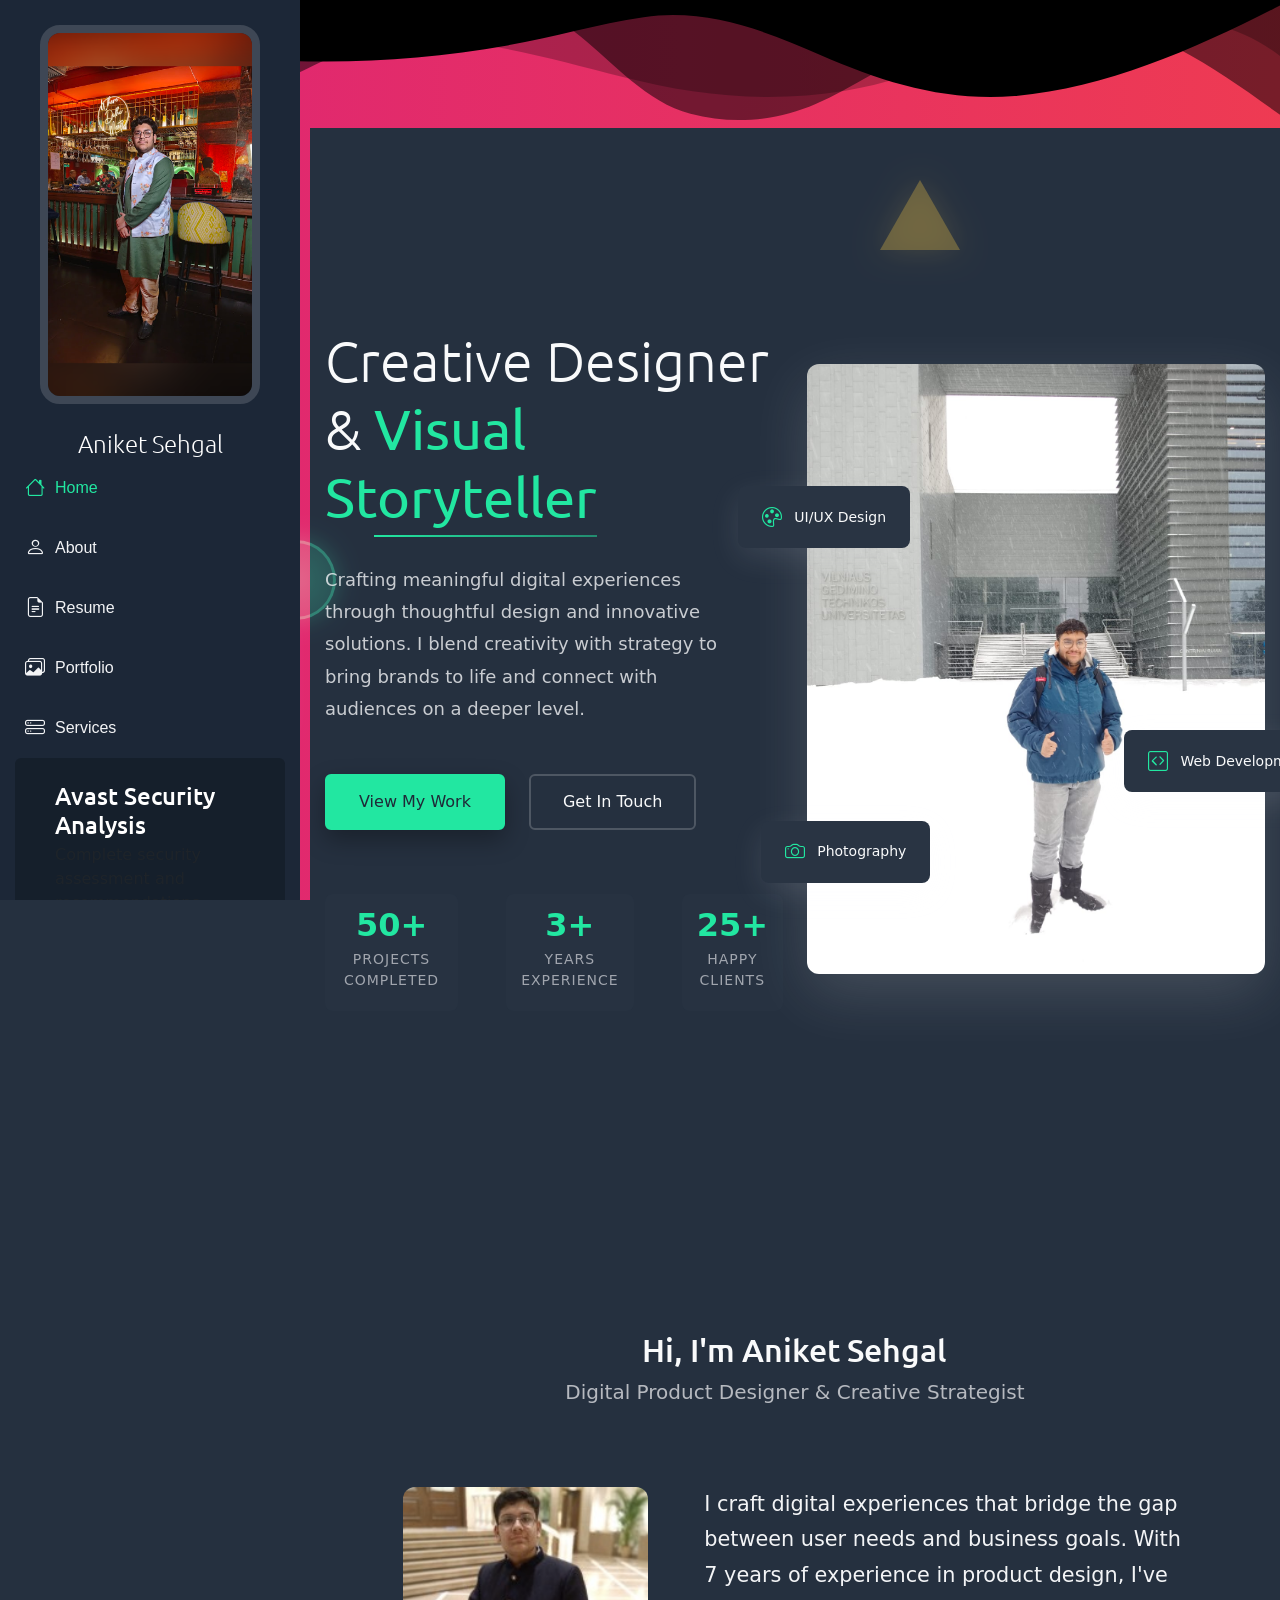
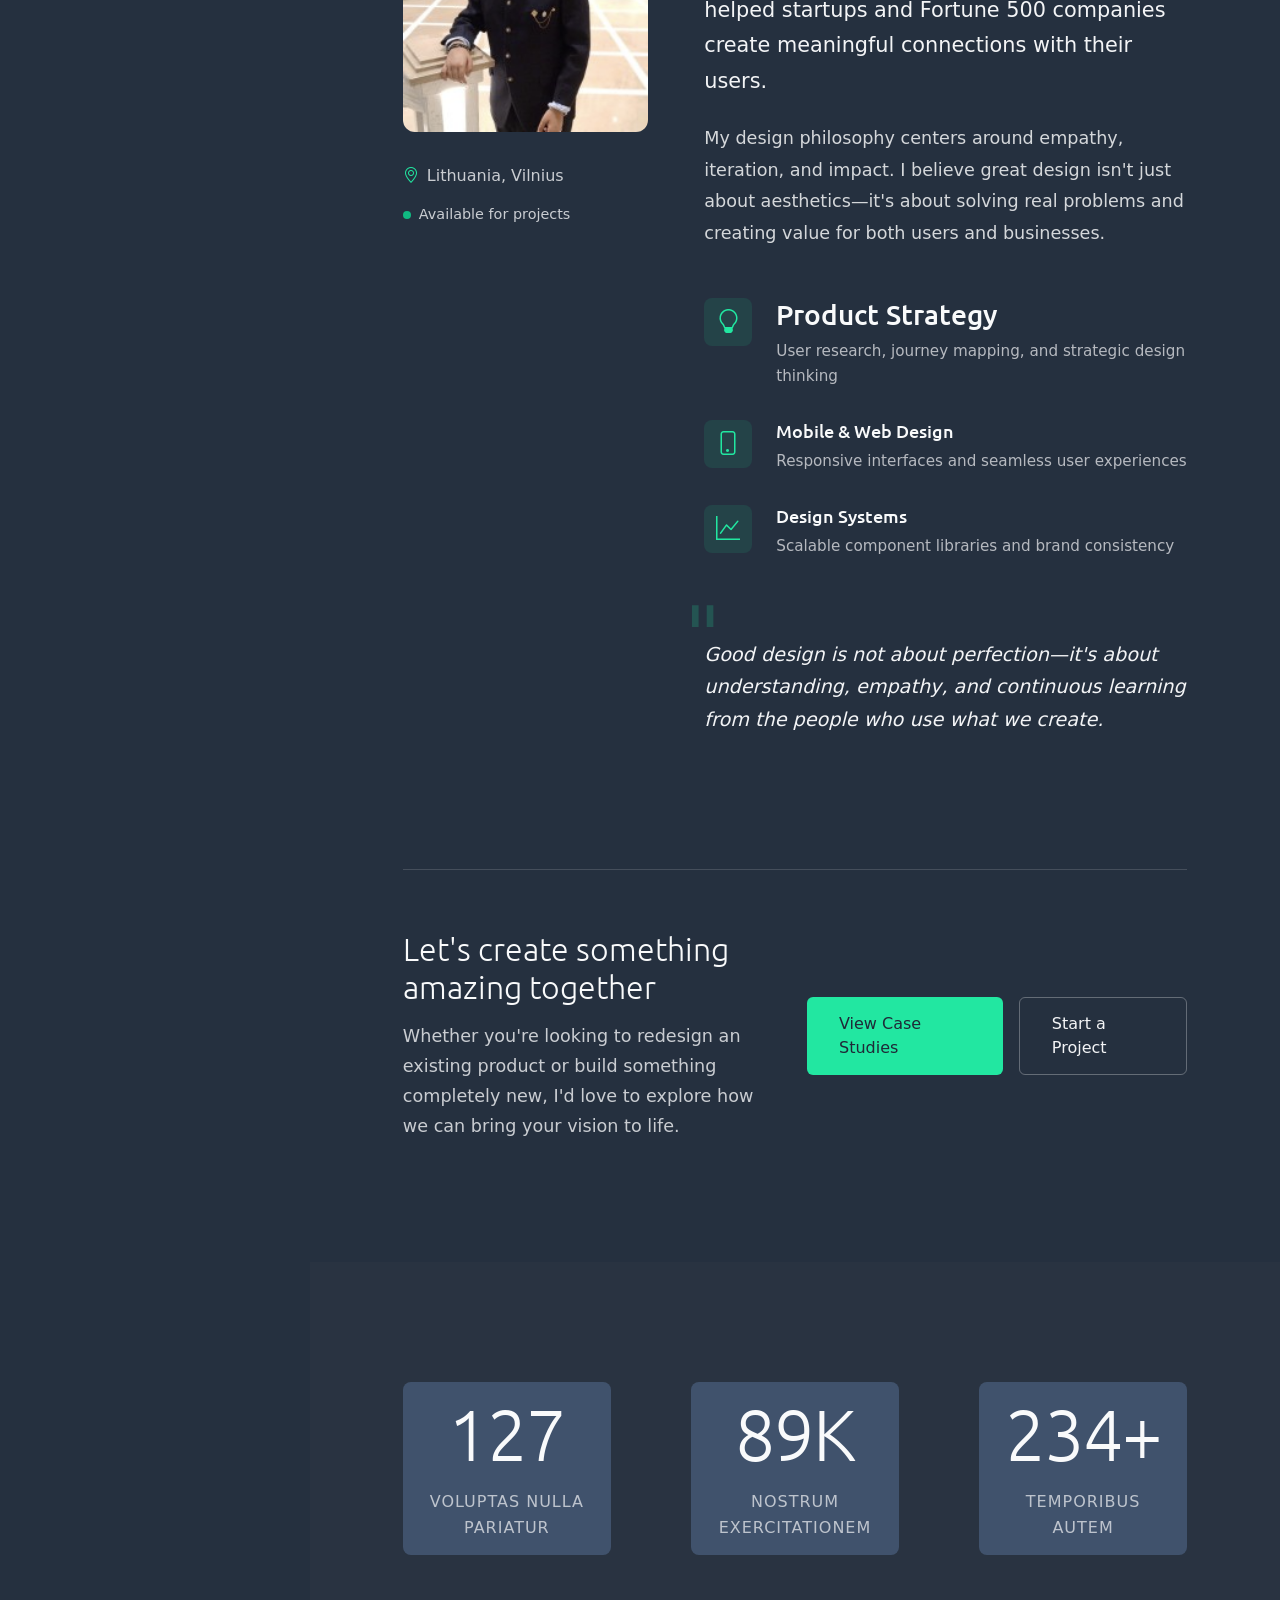
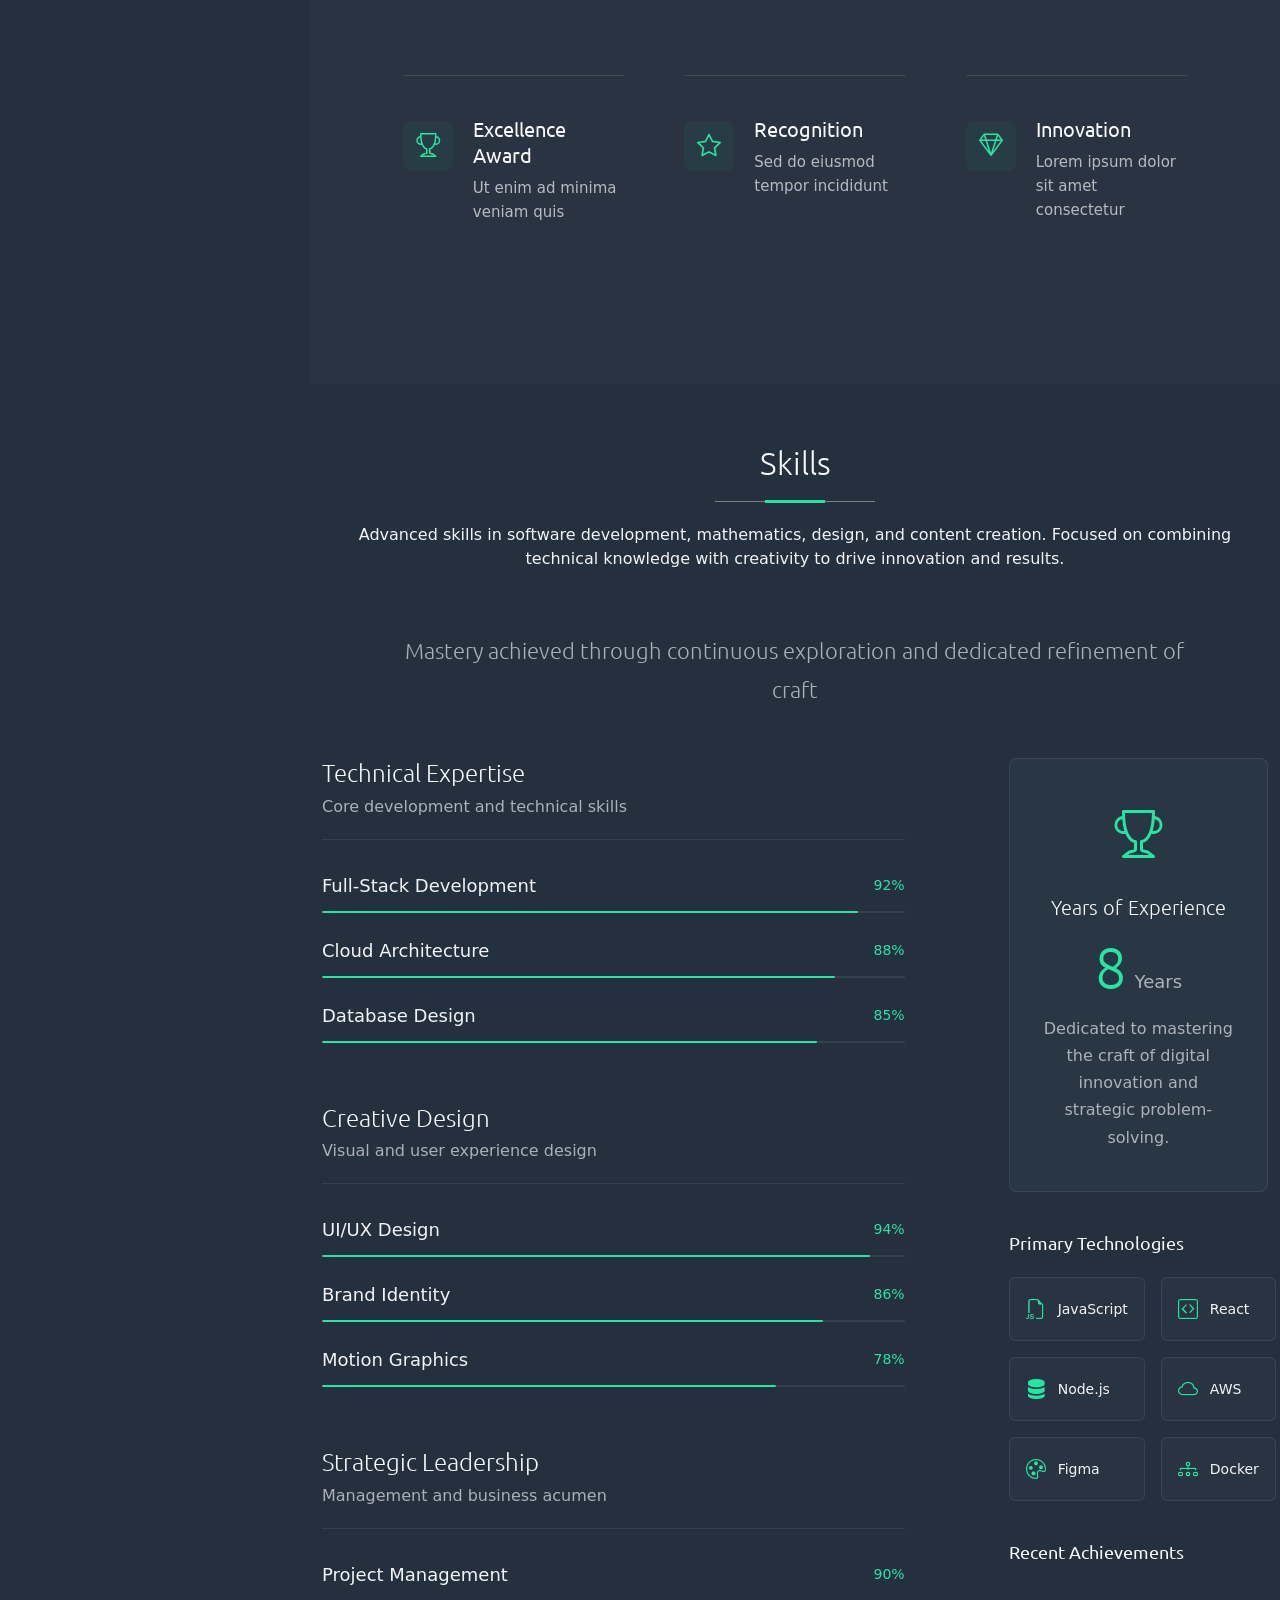
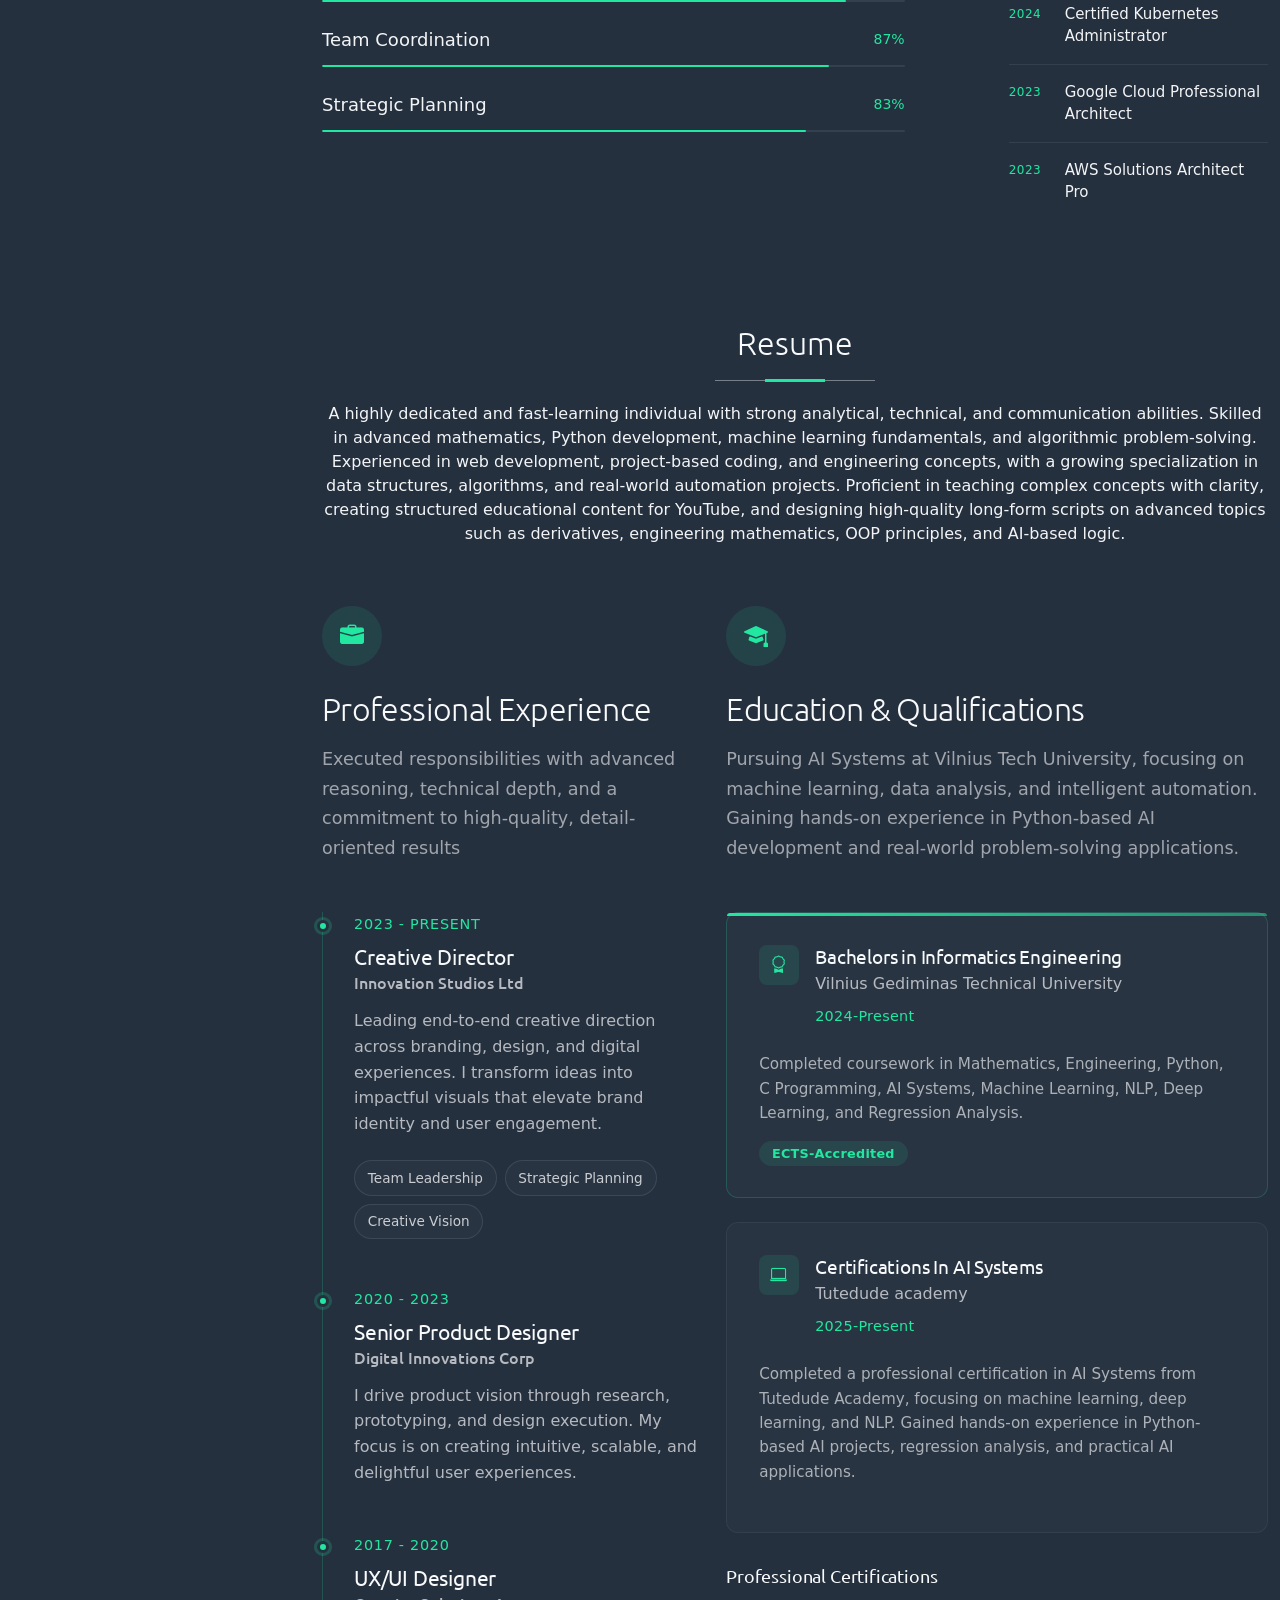
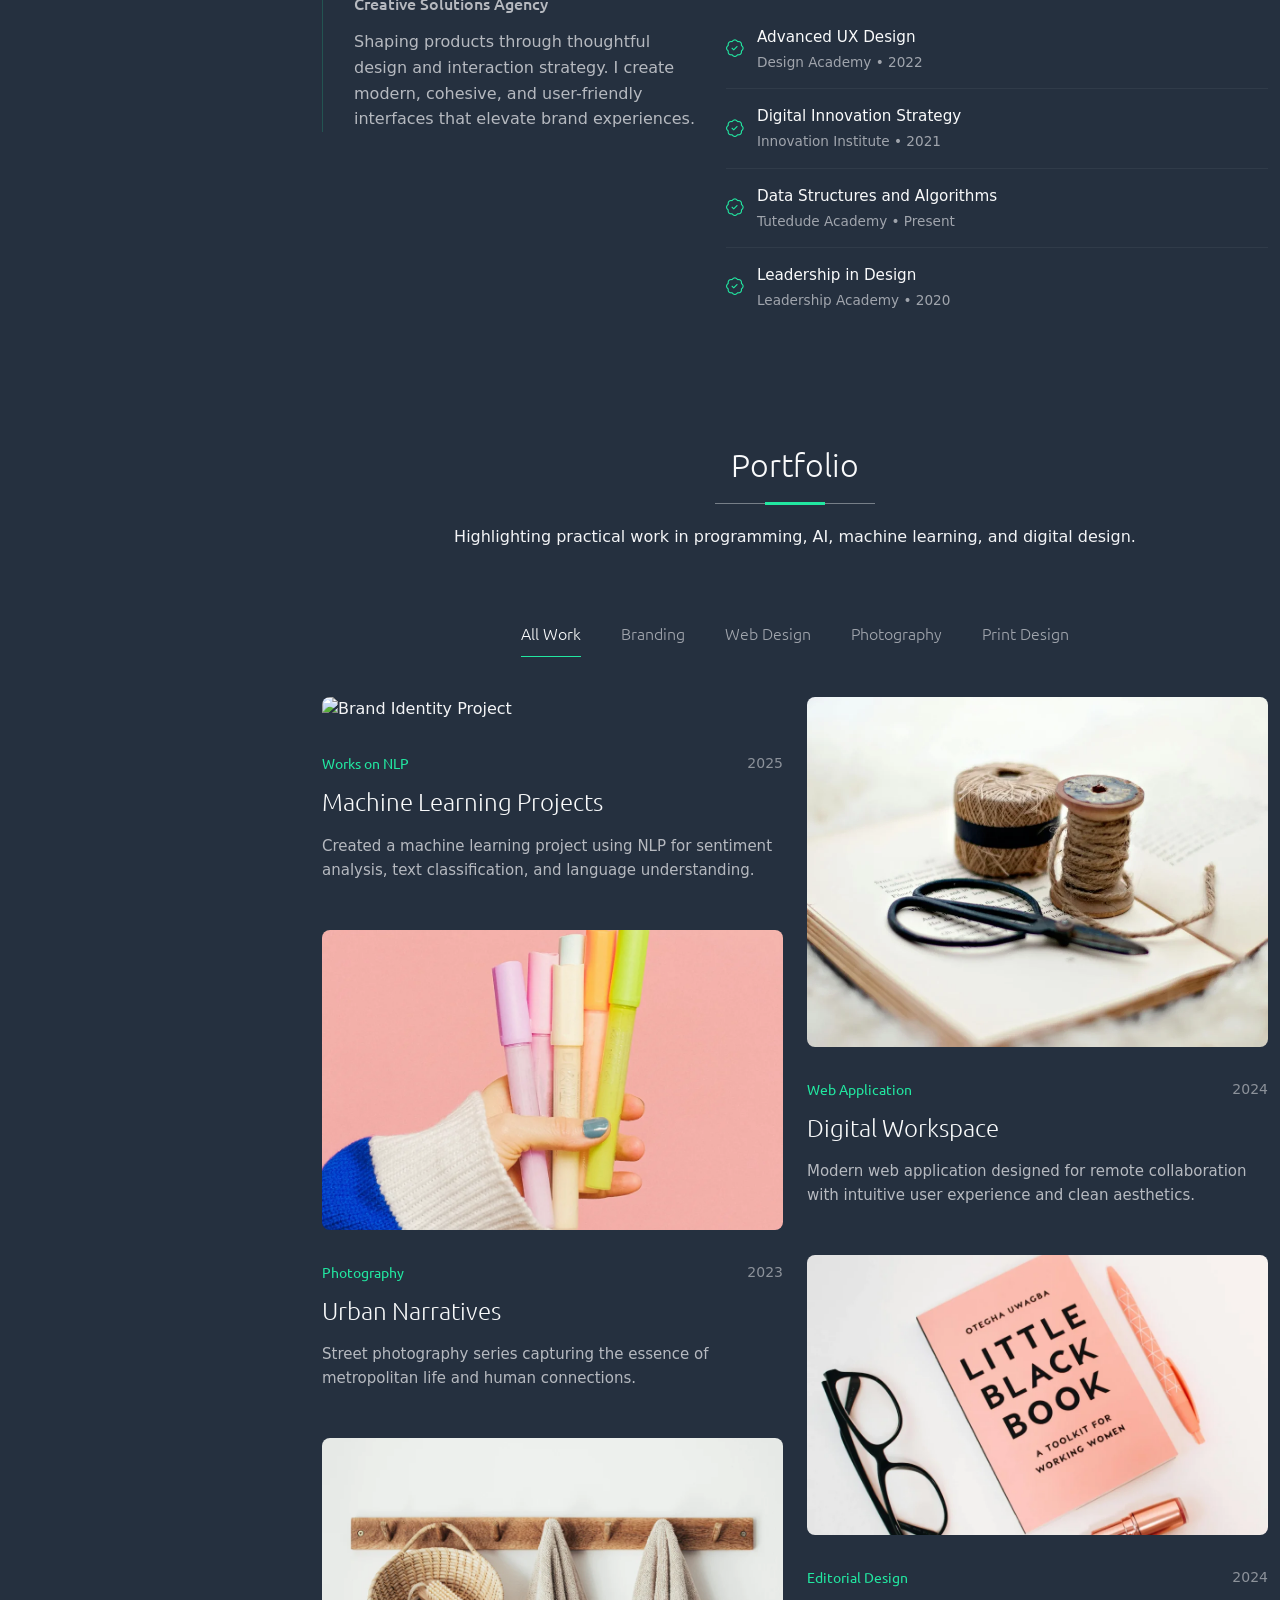
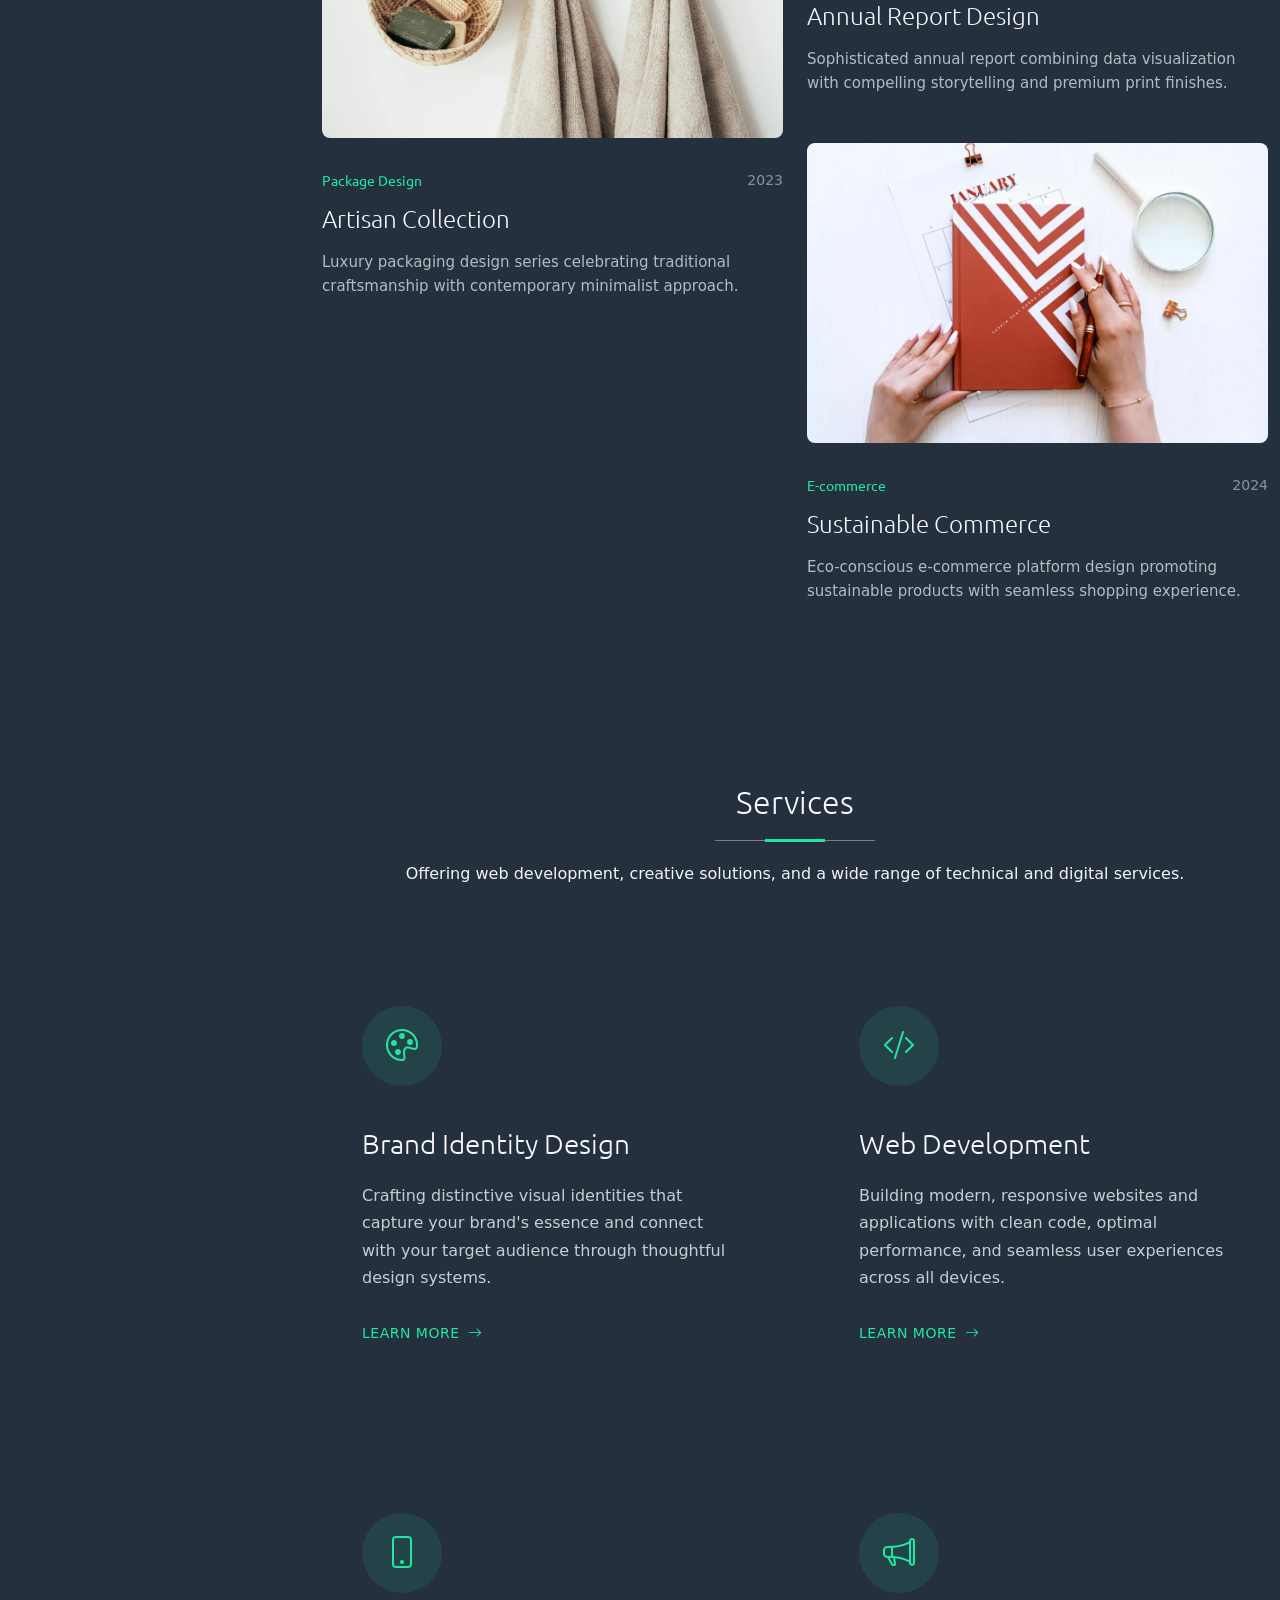
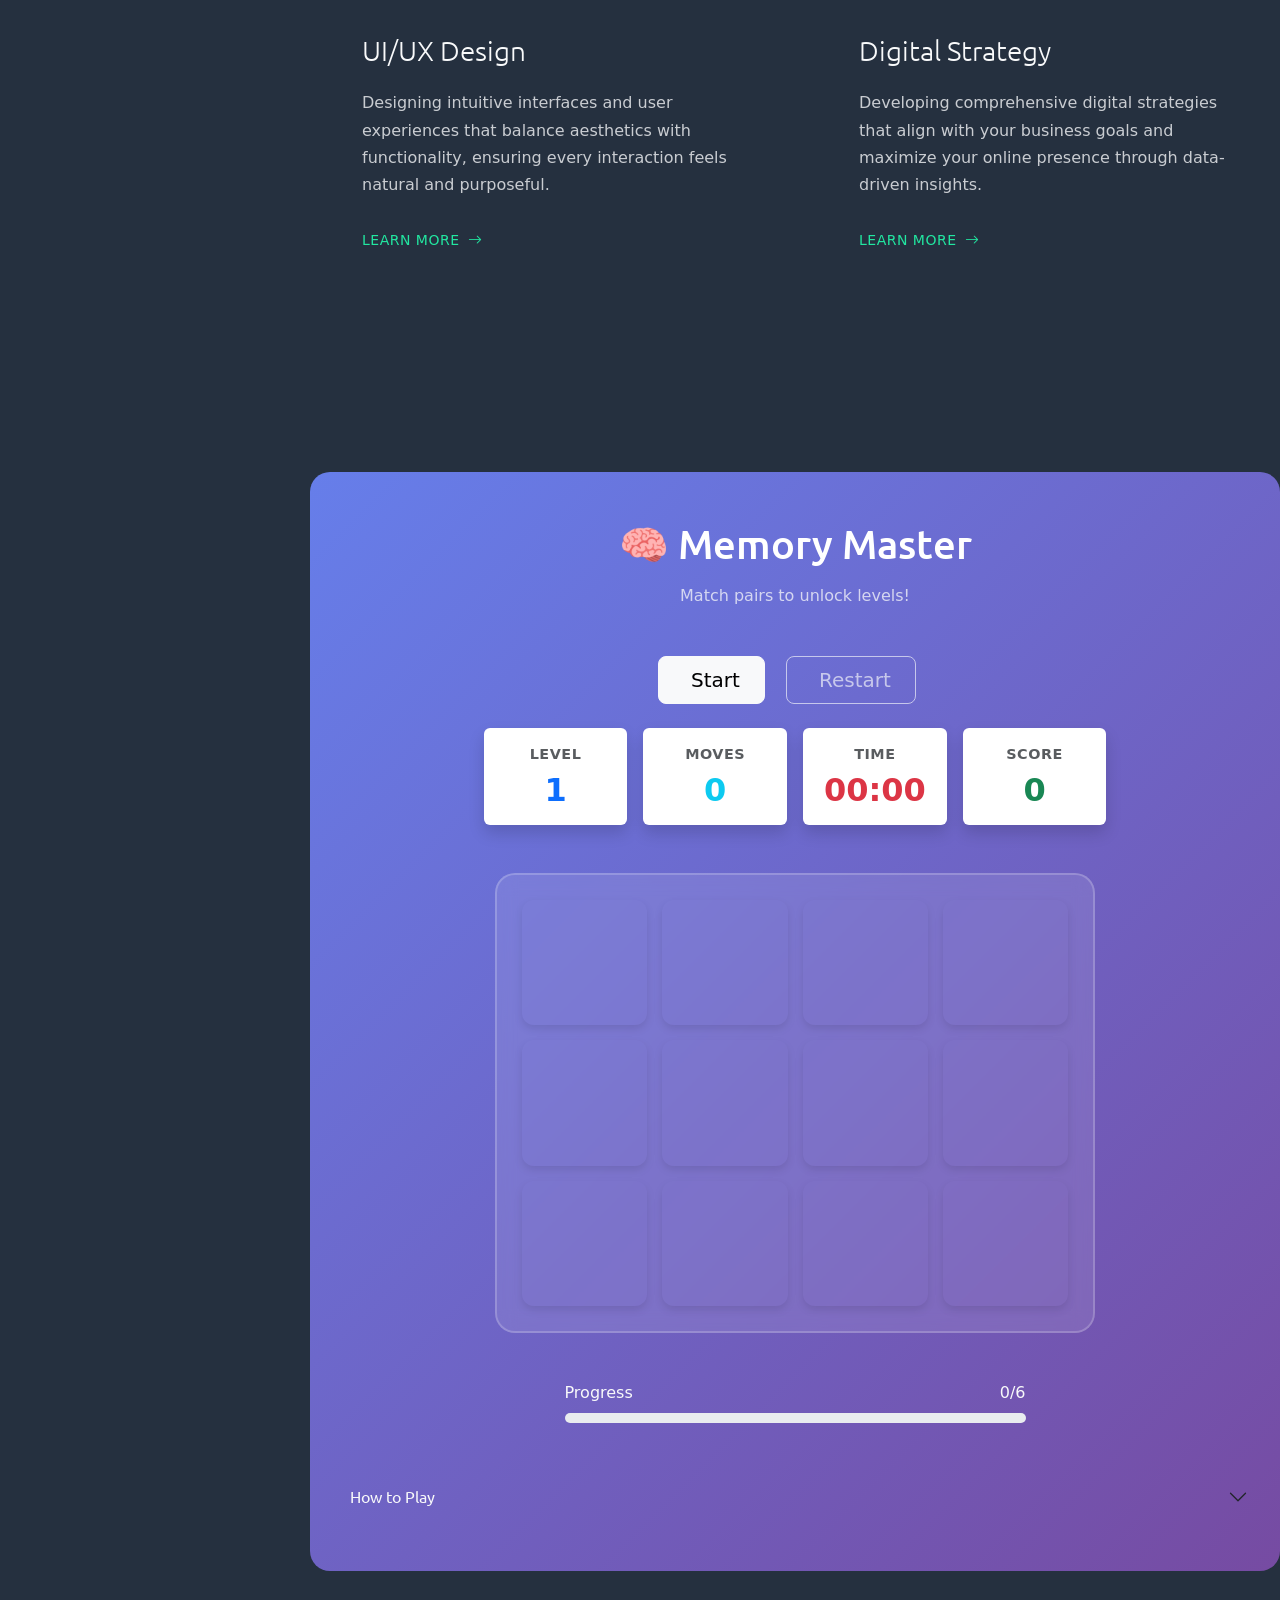
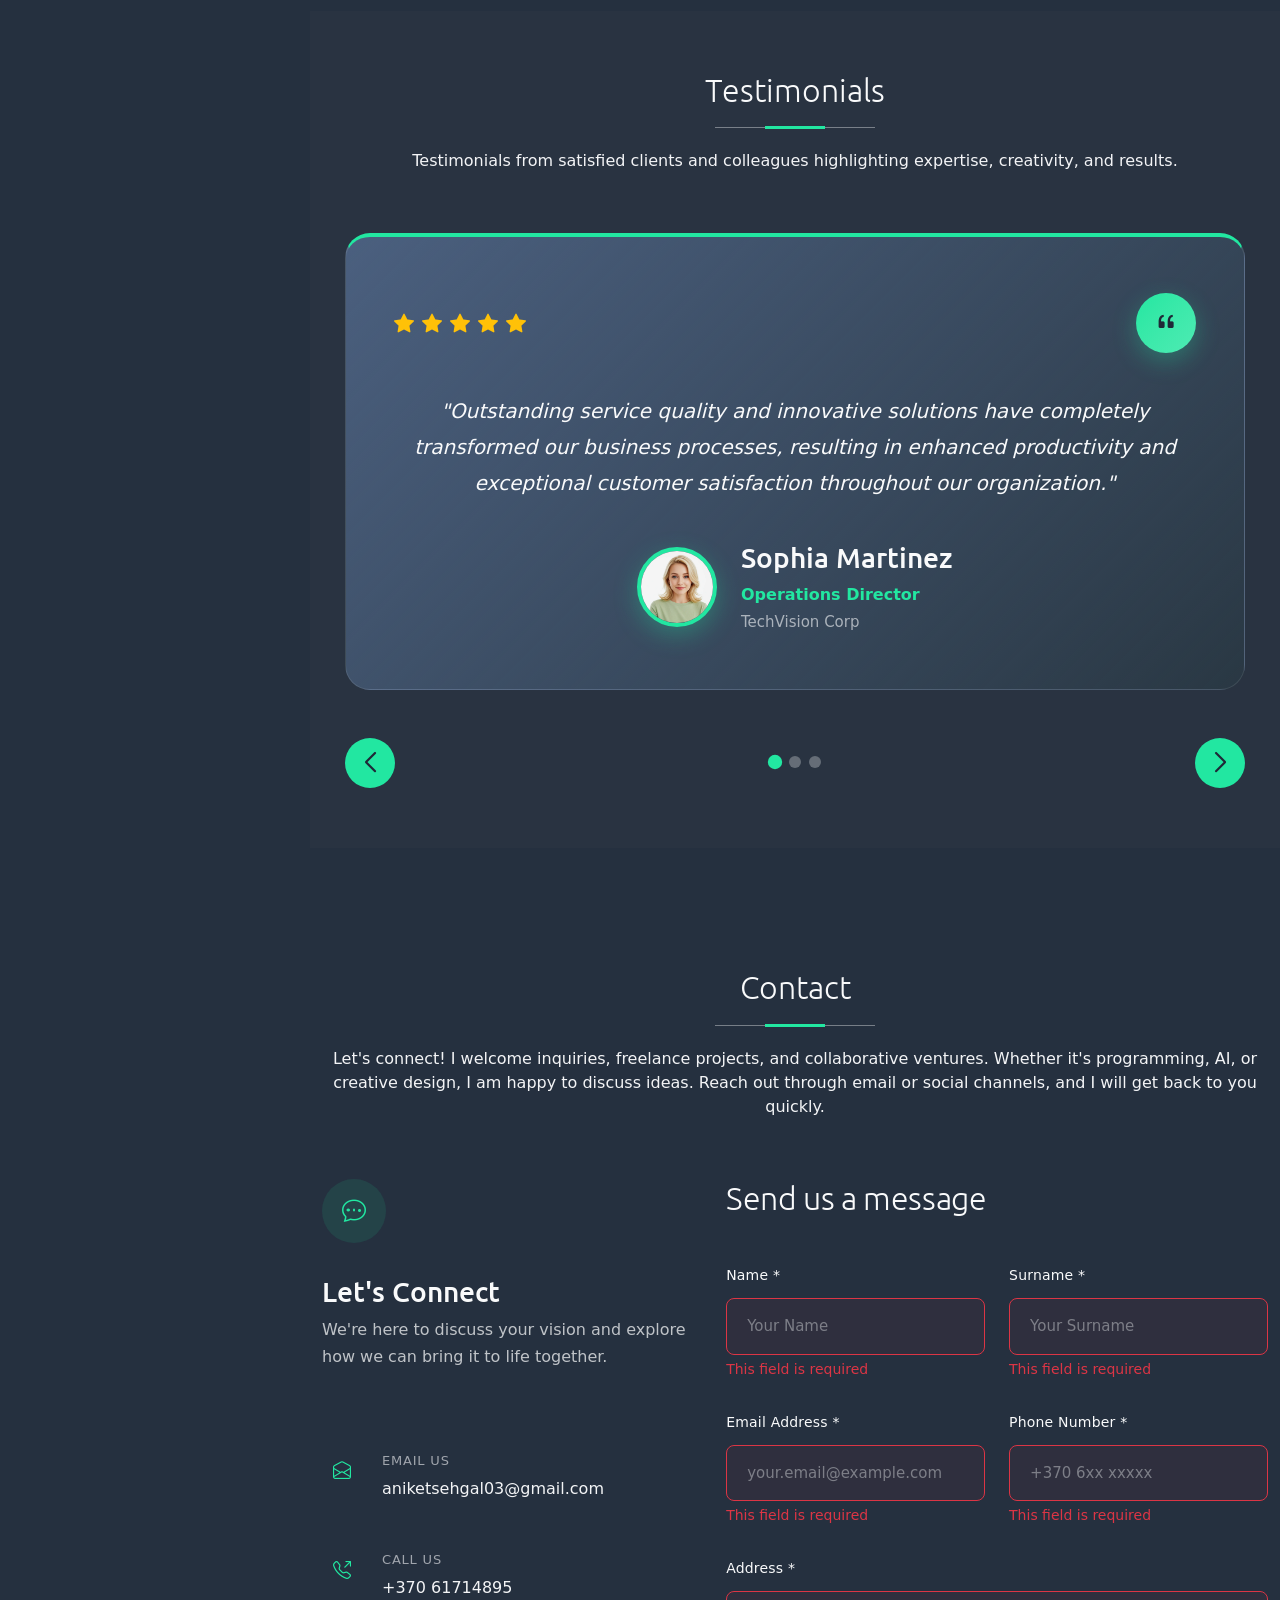
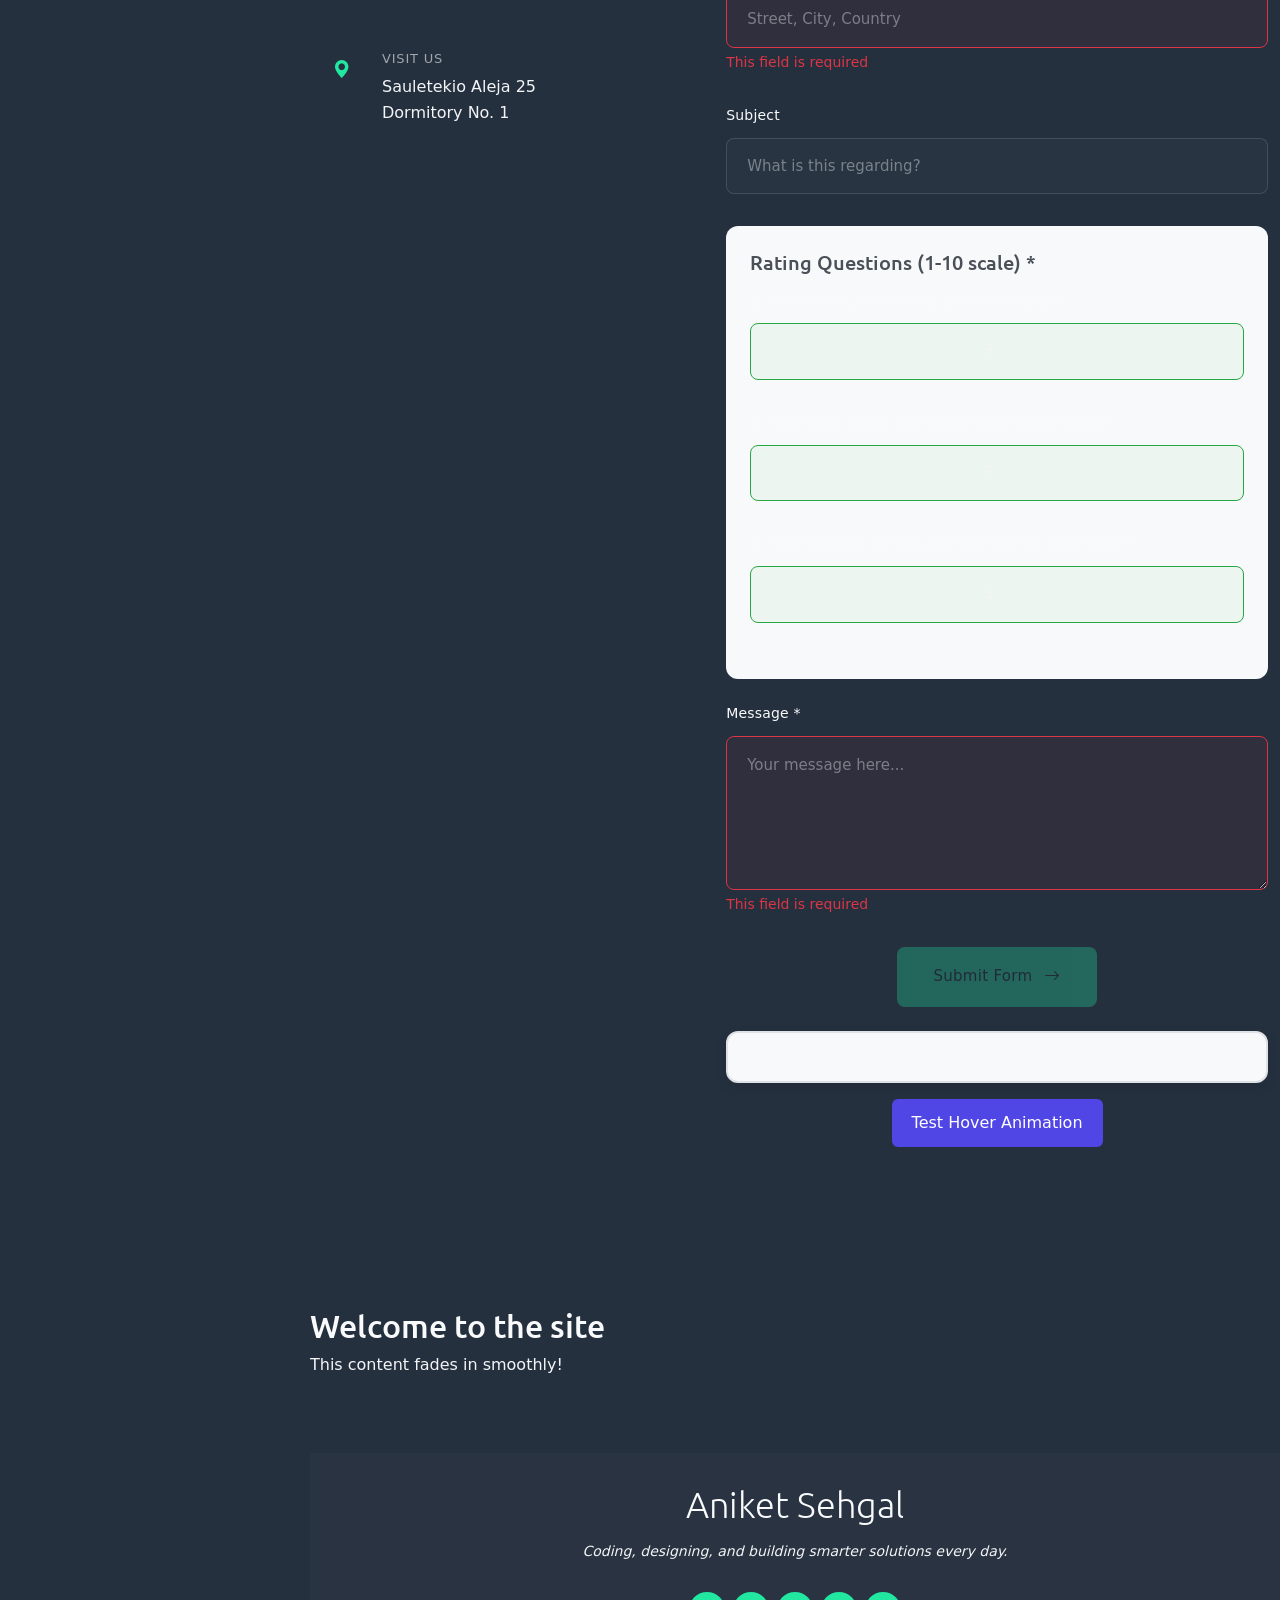
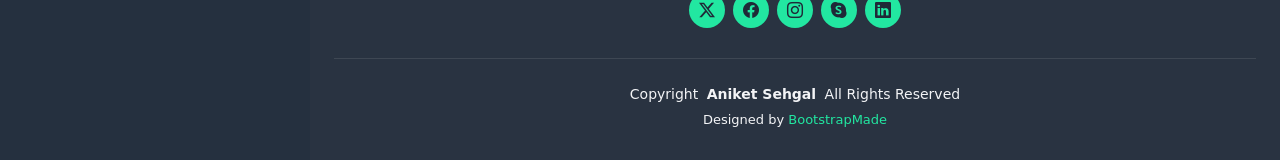
==== commit d0d357d0: "🎮 FEAT: Complete advanced memory game with 5 levels, scoring system, animations & form validation fi" ====
--- a/index.html
+++ b/index.html
@@ -172,6 +172,23 @@
         <li><a href="#resume"><i class="bi bi-file-earmark-text navicon"></i> Resume</a></li>
         <li><a href="#portfolio"><i class="bi bi-images navicon"></i> Portfolio</a></li>
         <li><a href="#services"><i class="bi bi-hdd-stack navicon"></i> Services</a></li>
+        <div class="document-card p-4 mb-4 rounded" style="background: var(--surface-color);">
+  <div class="d-flex align-items-center mb-3">
+    <i class="fas fa-shield-alt fa-2x text-primary me-3"></i>
+    <div>
+      <h4 class="mb-1">Avast Security Analysis</h4>
+      <p class="text-muted mb-0">Complete security assessment and recommendations</p>
+    </div>
+  </div>
+  <div class="d-flex gap-2">
+    <a href="HybridEngine.html" class="btn btn-primary" target="_blank">
+      <i class="fas fa-eye me-2"></i>View Online
+    </a>
+    <a href="HybridEngine.html" download class="btn btn-outline-primary">
+      <i class="fas fa-download me-2"></i>Download
+    </a>
+  </div>
+</div>
         <li class="dropdown"><a href="#"><i class="bi bi-menu-button navicon"></i> <span>Dropdown</span> <i class="bi bi-chevron-down toggle-dropdown"></i></a>
           <ul>
             <li><a href="#">Dropdown 1</a></li>
@@ -1060,67 +1077,10 @@
 
     </section><!-- /Services Section -->
 
-    <!-- Add this in your sections, possibly after contact or services section -->
-<section id="memory-game" class="section">
-  <div class="container">
-    <div class="section-title">
-      <h2>Memory Game</h2>
-      <p>Test your memory with this fun card matching game!</p>
-    </div>
-
-    <div class="game-container">
-      <!-- Game Controls -->
-      <div class="game-controls">
-        <div class="difficulty-selector">
-          <label for="difficulty">Difficulty:</label>
-          <select id="difficulty" class="form-select">
-            <option value="easy">Easy (4×3)</option>
-            <option value="hard">Hard (6×4)</option>
-          </select>
-        </div>
-        
-        <div class="buttons">
-          <button id="start-game" class="btn btn-primary">Start Game</button>
-          <button id="restart-game" class="btn btn-secondary" disabled>Restart</button>
-        </div>
-      </div>
-
-      <!-- Stats Panel -->
-      <div class="stats-panel">
-        <div class="stat-item">
-          <span class="stat-label">Moves:</span>
-          <span id="move-count" class="stat-value">0</span>
-        </div>
-        <div class="stat-item">
-          <span class="stat-label">Matches:</span>
-          <span id="match-count" class="stat-value">0</span>
-        </div>
-        <div class="stat-item">
-          <span class="stat-label">Best Score:</span>
-          <span id="best-score" class="stat-value">--</span>
-        </div>
-        <div class="stat-item">
-          <span class="stat-label">Time:</span>
-          <span id="timer" class="stat-value">00:00</span>
-        </div>
-      </div>
-
-      <!-- Game Board -->
-      <div id="game-board" class="game-board">
-        <!-- Cards will be generated dynamically -->
-      </div>
-
-      <!-- Win Message (hidden by default) -->
-      <div id="win-message" class="win-message" style="display: none;">
-        <div class="win-content">
-          <h3>🎉 Congratulations! 🎉</h3>
-          <p>You won the game!</p>
-          <p id="final-stats"></p>
-          <button id="play-again" class="btn btn-primary">Play Again</button>
-        </div>
-      </div>
-    </div>
-  </div>
+    <!-- Memory Game Section -->
+<!-- Add this section BEFORE the contact form -->
+<section id="memory-game" class="py-5">
+  <!-- Game will be inserted here by JavaScript -->
 </section>
 
     <!-- Testimonials Section -->
@@ -1576,5 +1536,7 @@
   }, 5000); // 5 second timeout max
 </script>
 
+<script src="assets/js/custom.js"></script>
+
 </body>
 </html>
--- a/assets/css/custom.css
+++ b/assets/css/custom.css
@@ -779,9 +779,15 @@
 }
 
 .memory-card.matched .card-inner {
-  transform: rotateY(180deg);
-  opacity: 0.7;
-  cursor: default;
+    /* Keep it rotated to show the back (symbol) side */
+    transform: rotateY(180deg);
+}
+
+.memory-card.matched {
+    cursor: default;
+    opacity: 0.9;
+    /* Prevent further clicks */
+    pointer-events: none;
 }
 
 .card-front,
@@ -953,4 +959,358 @@
   .win-content h3 {
     font-size: 2rem;
   }
+}
+
+/* Form Validation Styles */
+.validation-error {
+    color: #dc3545;
+    font-size: 0.875rem;
+    margin-top: 0.25rem;
+    display: none;
+}
+
+.field-error {
+    border-color: #dc3545 !important;
+    background-color: rgba(220, 53, 69, 0.05) !important;
+}
+
+.field-valid {
+    border-color: #28a745 !important;
+    background-color: rgba(40, 167, 69, 0.05) !important;
+}
+
+/* Rating Input Styles */
+.rating-input-number {
+    width: 100%;
+    padding: 0.75rem;
+    border: 2px solid #dee2e6;
+    border-radius: 0.5rem;
+    font-size: 1rem;
+}
+
+.rating-section {
+    background-color: #f8f9fa;
+    padding: 1.5rem;
+    border-radius: 0.75rem;
+    margin-bottom: 1.5rem;
+}
+
+.rating-section h5 {
+    color: #495057;
+    margin-bottom: 1rem;
+}
+
+/* Form Results */
+.form-results {
+    background-color: #f8f9fa;
+    border-radius: 0.75rem;
+    padding: 1.5rem;
+    border: 2px solid #dee2e6;
+}
+
+.results-container {
+    background-color: white;
+    padding: 1.5rem;
+    border-radius: 0.5rem;
+    border: 1px solid #dee2e6;
+}
+
+.result-item {
+    padding: 0.75rem;
+    border-bottom: 1px solid #dee2e6;
+}
+
+.result-item:last-child {
+    border-bottom: none;
+}
+
+/* Game Styles */
+.memory-game-container {
+    background-color: white;
+    padding: 2rem;
+    border-radius: 1rem;
+    box-shadow: 0 10px 30px rgba(0,0,0,0.1);
+    margin: 2rem auto;
+}
+
+.stat-box {
+    min-width: 120px;
+}
+
+/* Button States */
+.btn-disabled {
+    opacity: 0.6;
+    cursor: not-allowed !important;
+}
+
+.btn-enabled {
+    opacity: 1;
+    cursor: pointer !important;
+}
+
+/* Add to your existing CSS */
+#phone.field-error {
+    border-color: #dc3545 !important;
+    background-color: rgba(220, 53, 69, 0.05) !important;
+}
+
+#phone.field-valid {
+    border-color: #28a745 !important;
+    background-color: rgba(40, 167, 69, 0.05) !important;
+}
+
+.memory-card.matched {
+    cursor: default;
+    opacity: 0.9;
+    pointer-events: none; /* Prevents further clicks */
+}
+
+.memory-card.matched .card-inner {
+    transform: rotateY(180deg) !important; /* Force stay flipped */
+}
+
+.popup-close:hover {
+    color: #dc3545 !important;
+    text-decoration: none;
+}
+
+/*--------------------------------------------------------------
+# Memory Game Section Styles
+--------------------------------------------------------------*/
+.memory-game-section {
+  background: linear-gradient(135deg, #667eea 0%, #764ba2 100%);
+  padding: 60px 0;
+  border-radius: 20px;
+  margin: 40px 0;
+  position: relative;
+  overflow: hidden;
+}
+
+/* Game board styles */
+.game-board {
+  display: grid;
+  grid-template-columns: repeat(4, 1fr);
+  gap: 15px;
+  max-width: 600px;
+  margin: 0 auto;
+  padding: 25px;
+  background: rgba(255, 255, 255, 0.1);
+  backdrop-filter: blur(10px);
+  border-radius: 20px;
+  border: 2px solid rgba(255, 255, 255, 0.2);
+}
+
+.memory-card {
+  width: 100%;
+  aspect-ratio: 1;
+  cursor: pointer;
+  perspective: 1000px;
+  transition: transform 0.3s;
+}
+
+.memory-card:hover {
+  transform: scale(1.05);
+}
+
+.card-inner {
+  position: relative;
+  width: 100%;
+  height: 100%;
+  transition: transform 0.6s;
+  transform-style: preserve-3d;
+  border-radius: 12px;
+}
+
+.memory-card.flipped .card-inner {
+  transform: rotateY(180deg);
+}
+
+.memory-card.matched .card-inner {
+  transform: rotateY(180deg);
+}
+
+.card-front, .card-back {
+  position: absolute;
+  width: 100%;
+  height: 100%;
+  backface-visibility: hidden;
+  border-radius: 12px;
+  display: flex;
+  align-items: center;
+  justify-content: center;
+  font-size: 2rem;
+  box-shadow: 0 4px 8px rgba(0,0,0,0.1);
+}
+
+.card-front {
+  background: linear-gradient(45deg, #3498db, #8e44ad);
+  color: white;
+  border: 3px solid rgba(255, 255, 255, 0.3);
+}
+
+.card-back {
+  background: white;
+  color: #2c3e50;
+  transform: rotateY(180deg);
+  border: 3px solid rgba(52, 152, 219, 0.3);
+}
+
+.memory-card.matched .card-back {
+  background: linear-gradient(45deg, #2ecc71, #27ae60);
+  color: white;
+  border-color: #27ae60;
+  animation: pulse 0.5s ease-in-out;
+}
+
+.memory-card.matched {
+  cursor: default;
+  pointer-events: none;
+}
+
+.memory-card.matched .card-back::after {
+  content: "✓";
+  position: absolute;
+  bottom: 8px;
+  right: 8px;
+  font-size: 1rem;
+  color: white;
+}
+
+/* Game stats */
+.stats-card {
+  background: white;
+  padding: 1rem;
+  border-radius: 8px;
+  box-shadow: 0 4px 15px rgba(0,0,0,0.1);
+  transition: all 0.3s;
+}
+
+.stats-card:hover {
+  transform: translateY(-5px);
+  box-shadow: 0 8px 20px rgba(0,0,0,0.15);
+}
+
+.stats-label {
+  font-size: 0.9rem;
+  font-weight: 600;
+  text-transform: uppercase;
+  letter-spacing: 0.5px;
+  color: #666;
+}
+
+.stats-value {
+  font-weight: 800;
+  margin-top: 5px;
+  font-size: 2rem;
+}
+
+/* Celebration effects */
+.confetti {
+  position: fixed;
+  width: 10px;
+  height: 10px;
+  background: #f00;
+  top: -10px;
+}
+
+@keyframes pulse {
+  0% { transform: scale(1) rotateY(180deg); }
+  50% { transform: scale(1.1) rotateY(180deg); }
+  100% { transform: scale(1) rotateY(180deg); }
+}
+
+@keyframes fall {
+  to {
+    transform: translateY(100vh) rotate(360deg);
+    opacity: 0;
+  }
+}
+
+/* Responsive */
+@media (max-width: 768px) {
+  .game-board {
+    grid-template-columns: repeat(4, 1fr);
+    gap: 10px;
+    padding: 15px;
+  }
+  
+  .card-front, .card-back {
+    font-size: 1.5rem;
+  }
+  
+  .stats-value {
+    font-size: 1.5rem;
+  }
+}
+
+@media (max-width: 576px) {
+  .game-board {
+    grid-template-columns: repeat(4, 1fr);
+    gap: 8px;
+    padding: 10px;
+  }
+  
+  .card-front, .card-back {
+    font-size: 1.25rem;
+  }
+}
+
+/* Success/Error popups */
+.success-popup, .error-popup {
+  position: fixed;
+  top: 0;
+  left: 0;
+  width: 100%;
+  height: 100%;
+  background: rgba(0,0,0,0.5);
+  display: flex;
+  align-items: center;
+  justify-content: center;
+  z-index: 9999;
+  opacity: 0;
+  visibility: hidden;
+  transition: all 0.3s;
+}
+
+.success-popup.show, .error-popup.show {
+  opacity: 1;
+  visibility: visible;
+}
+
+.popup-content {
+  transform: translateY(-20px);
+  transition: transform 0.3s;
+  position: relative;
+}
+
+.success-popup.show .popup-content,
+.error-popup.show .popup-content {
+  transform: translateY(0);
+}
+
+/* Form validation styles */
+.field-error {
+  border-color: #dc3545 !important;
+  background-color: rgba(220, 53, 69, 0.05) !important;
+}
+
+.field-valid {
+  border-color: #28a745 !important;
+  background-color: rgba(40, 167, 69, 0.05) !important;
+}
+
+.validation-error {
+  color: #dc3545;
+  font-size: 0.875rem;
+  margin-top: 0.25rem;
+}
+
+.btn-enabled {
+  opacity: 1;
+  cursor: pointer !important;
+}
+
+.btn-disabled {
+  opacity: 0.6;
+  cursor: not-allowed !important;
 }
